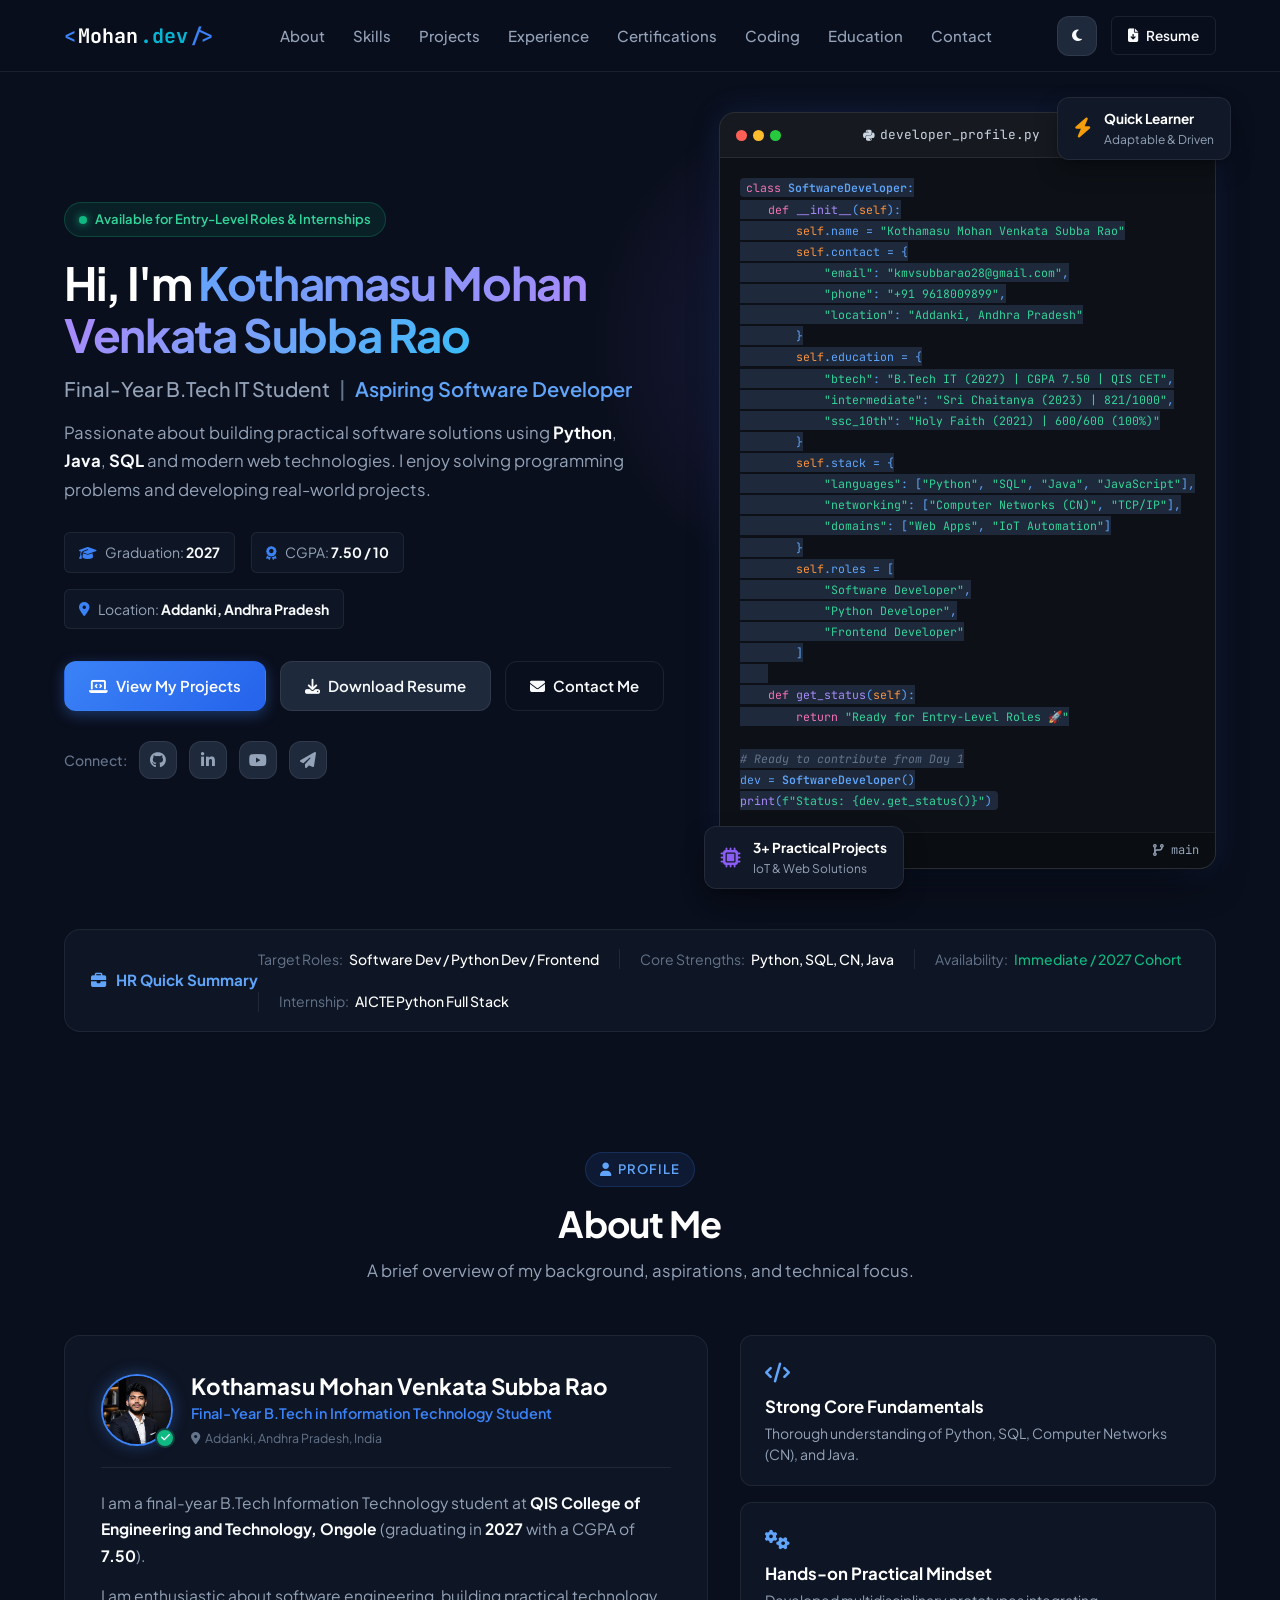
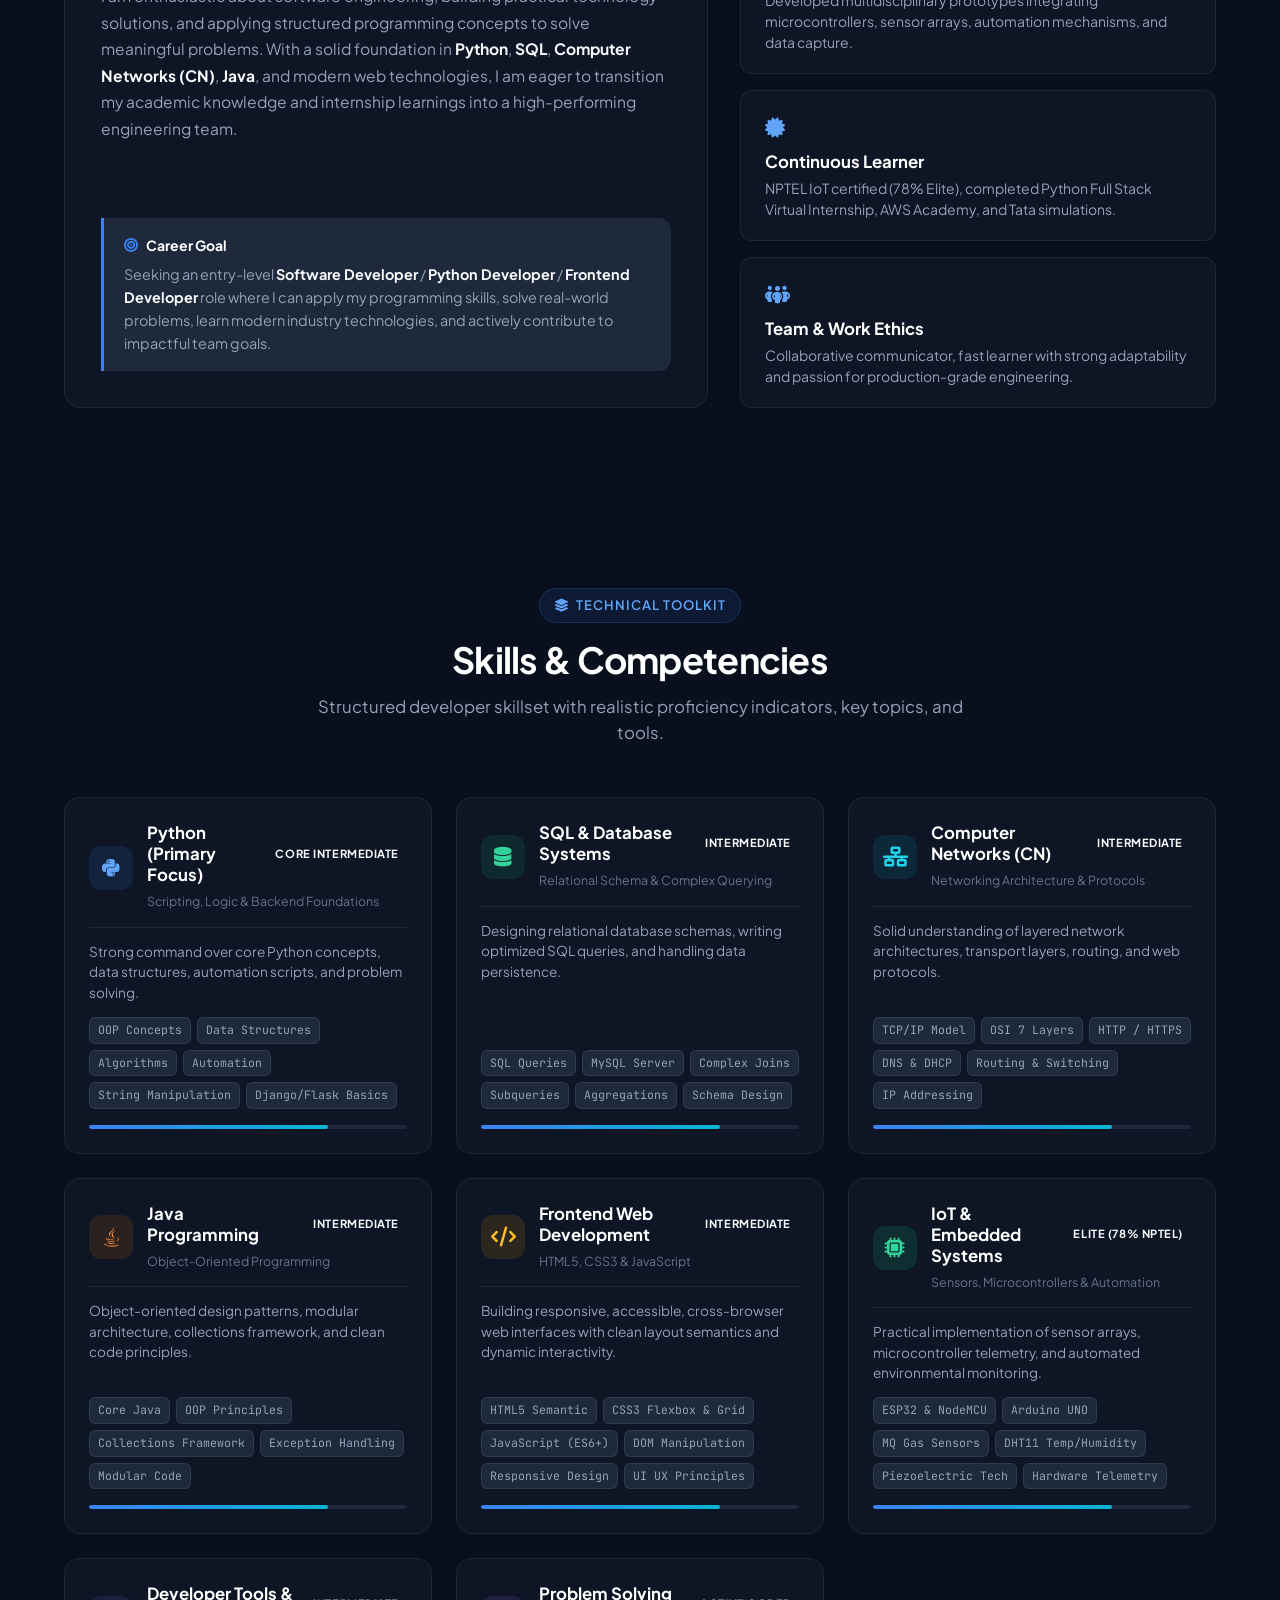
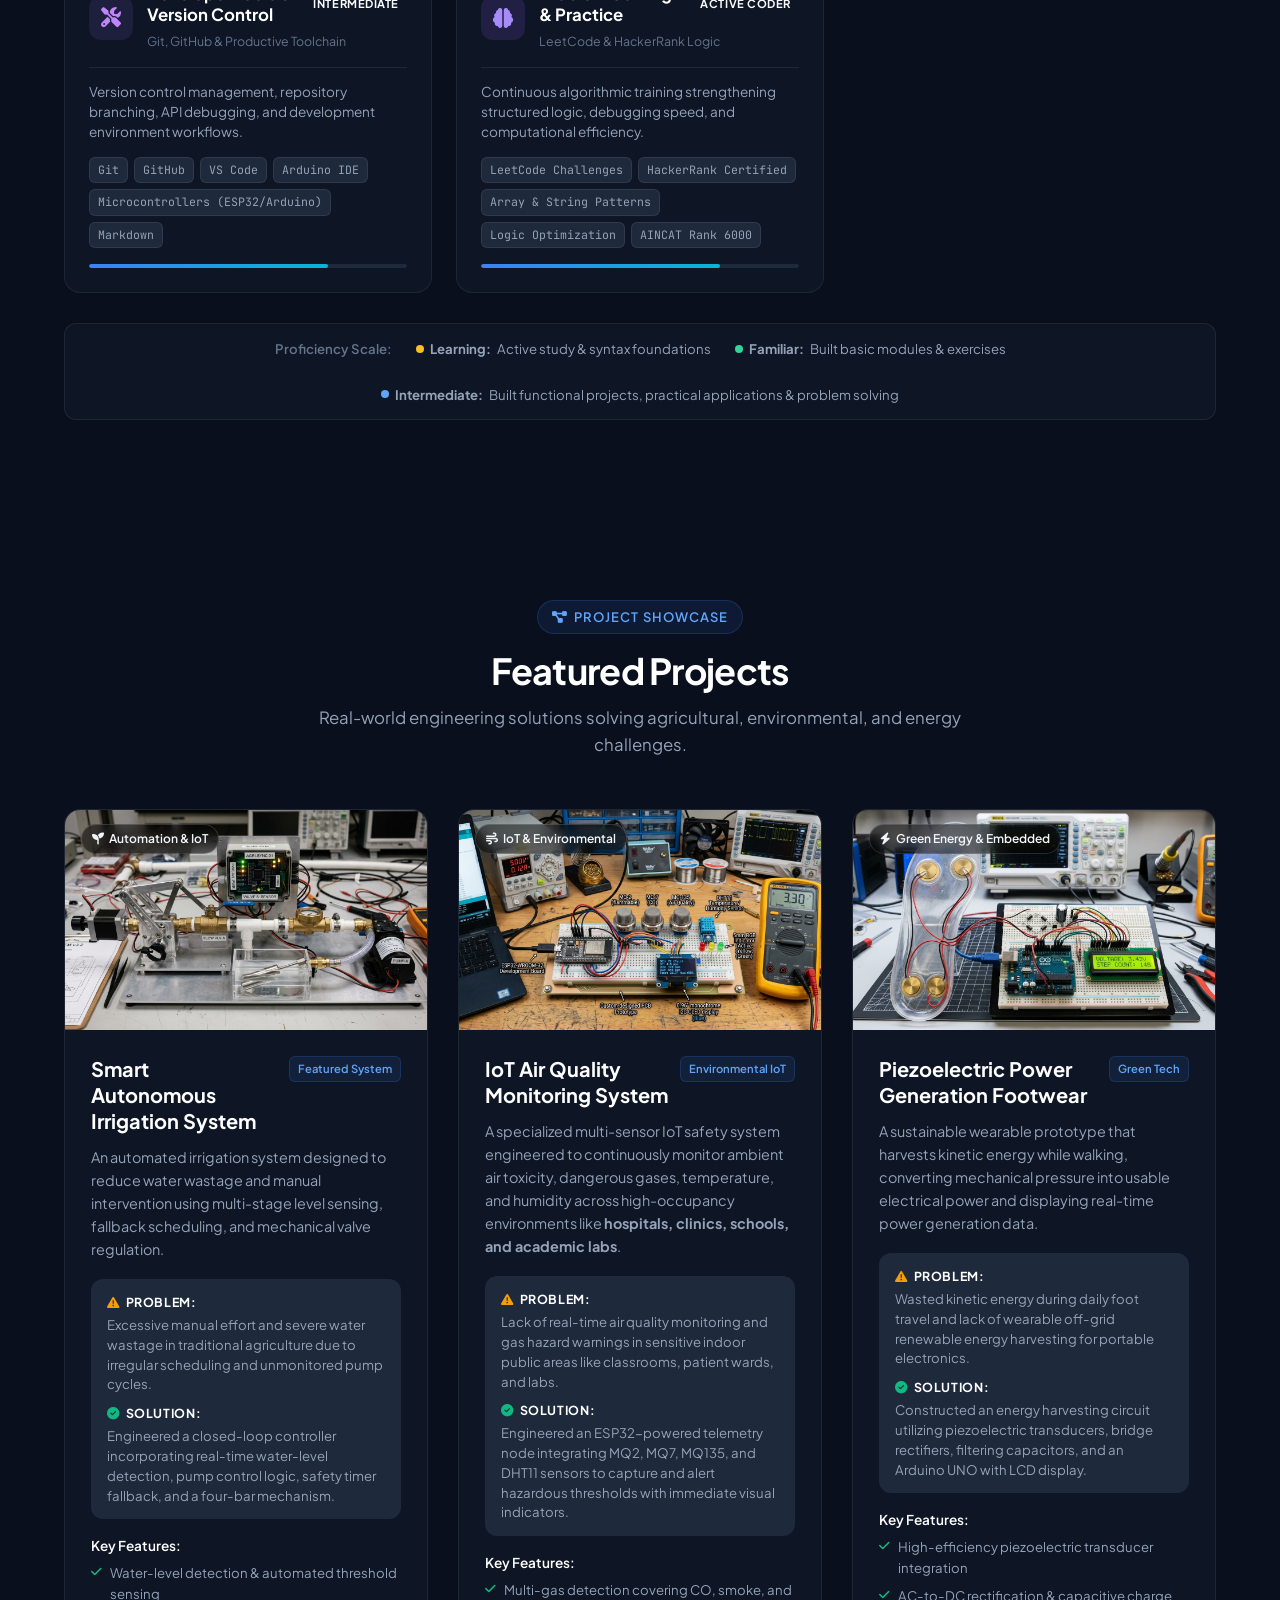
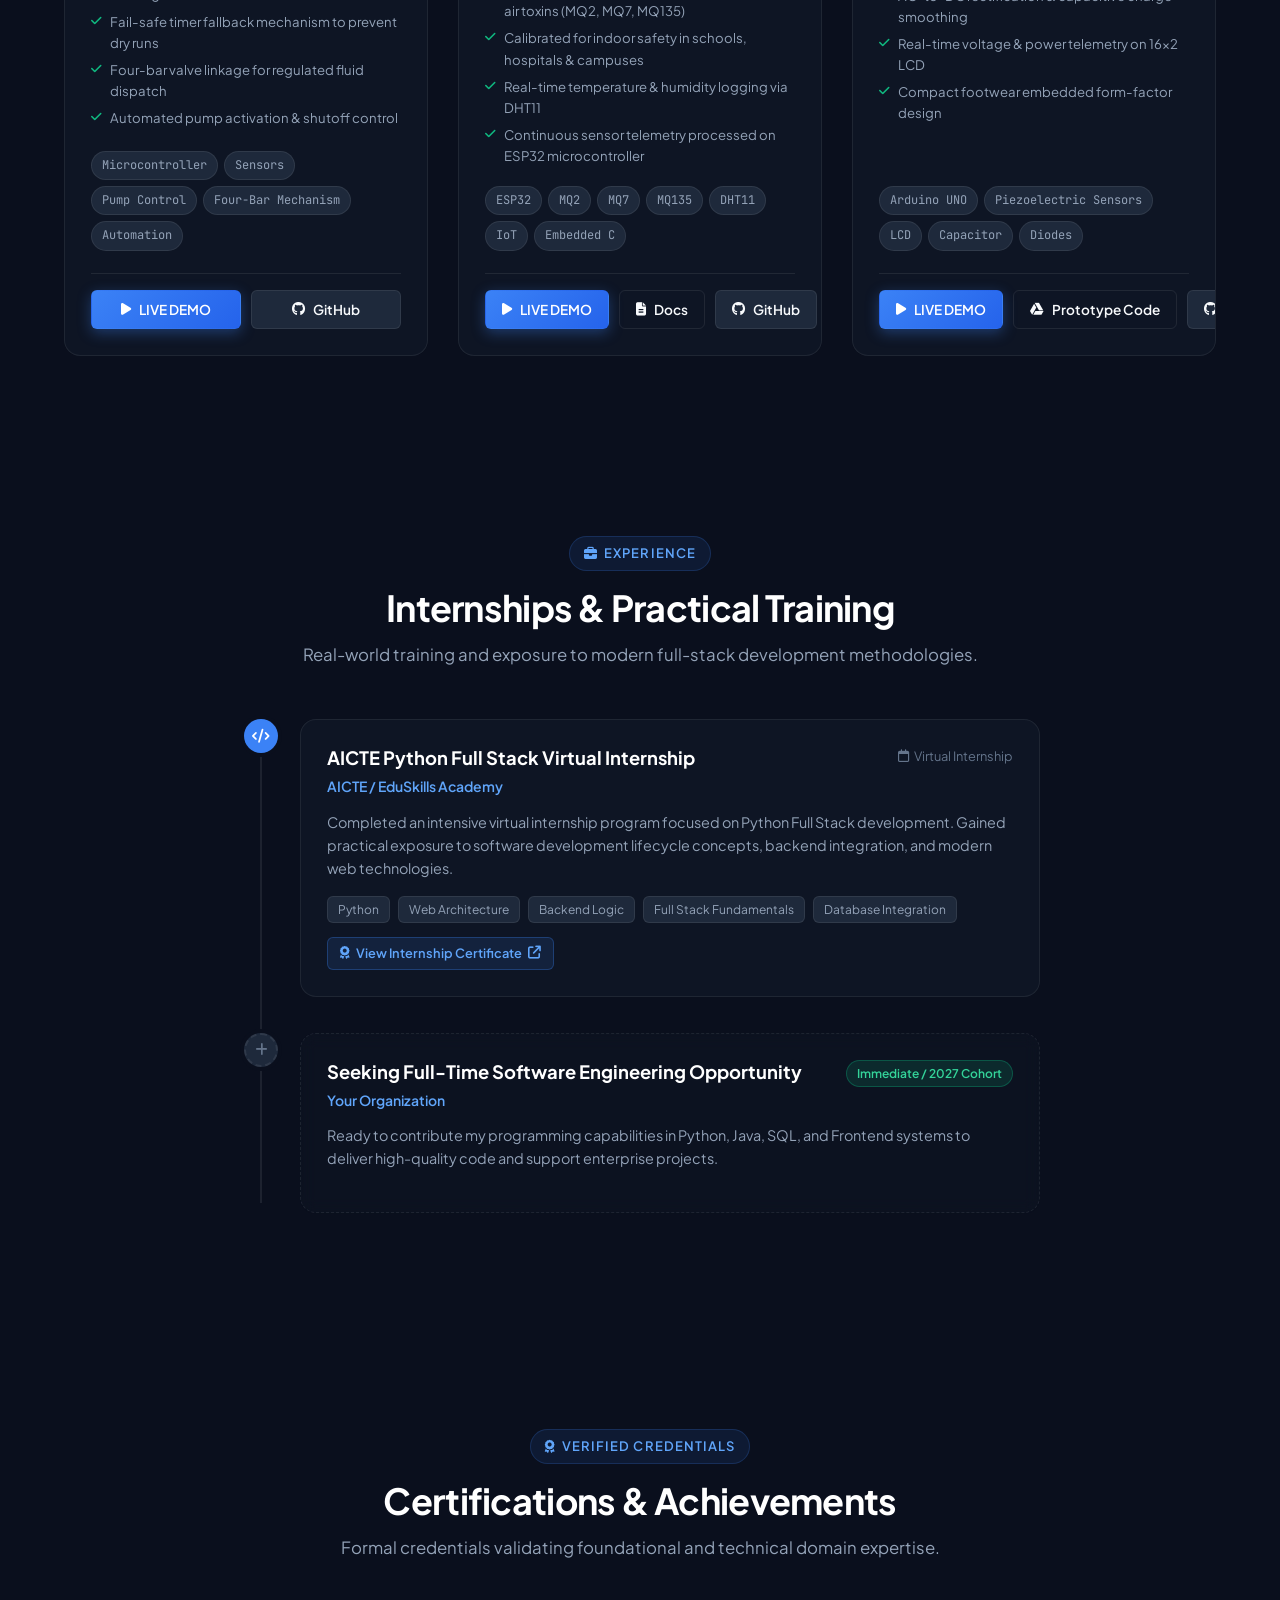
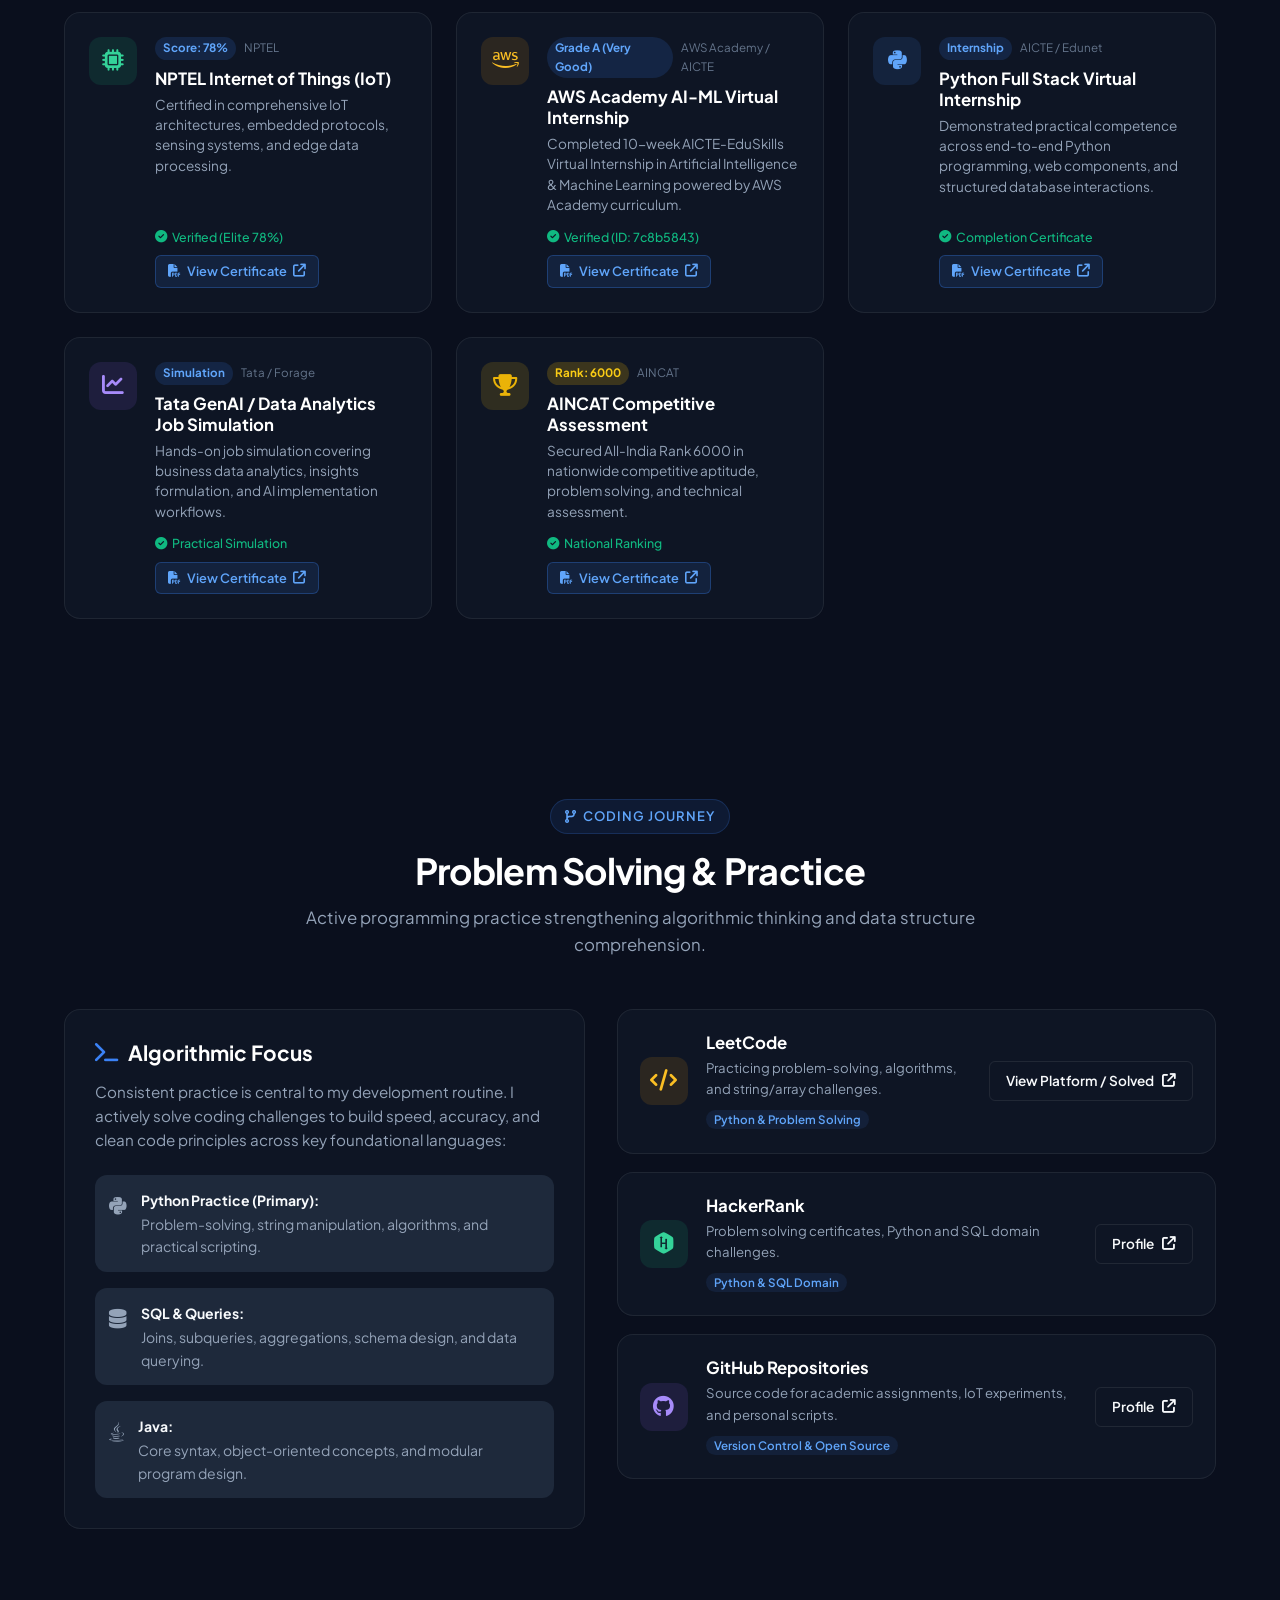
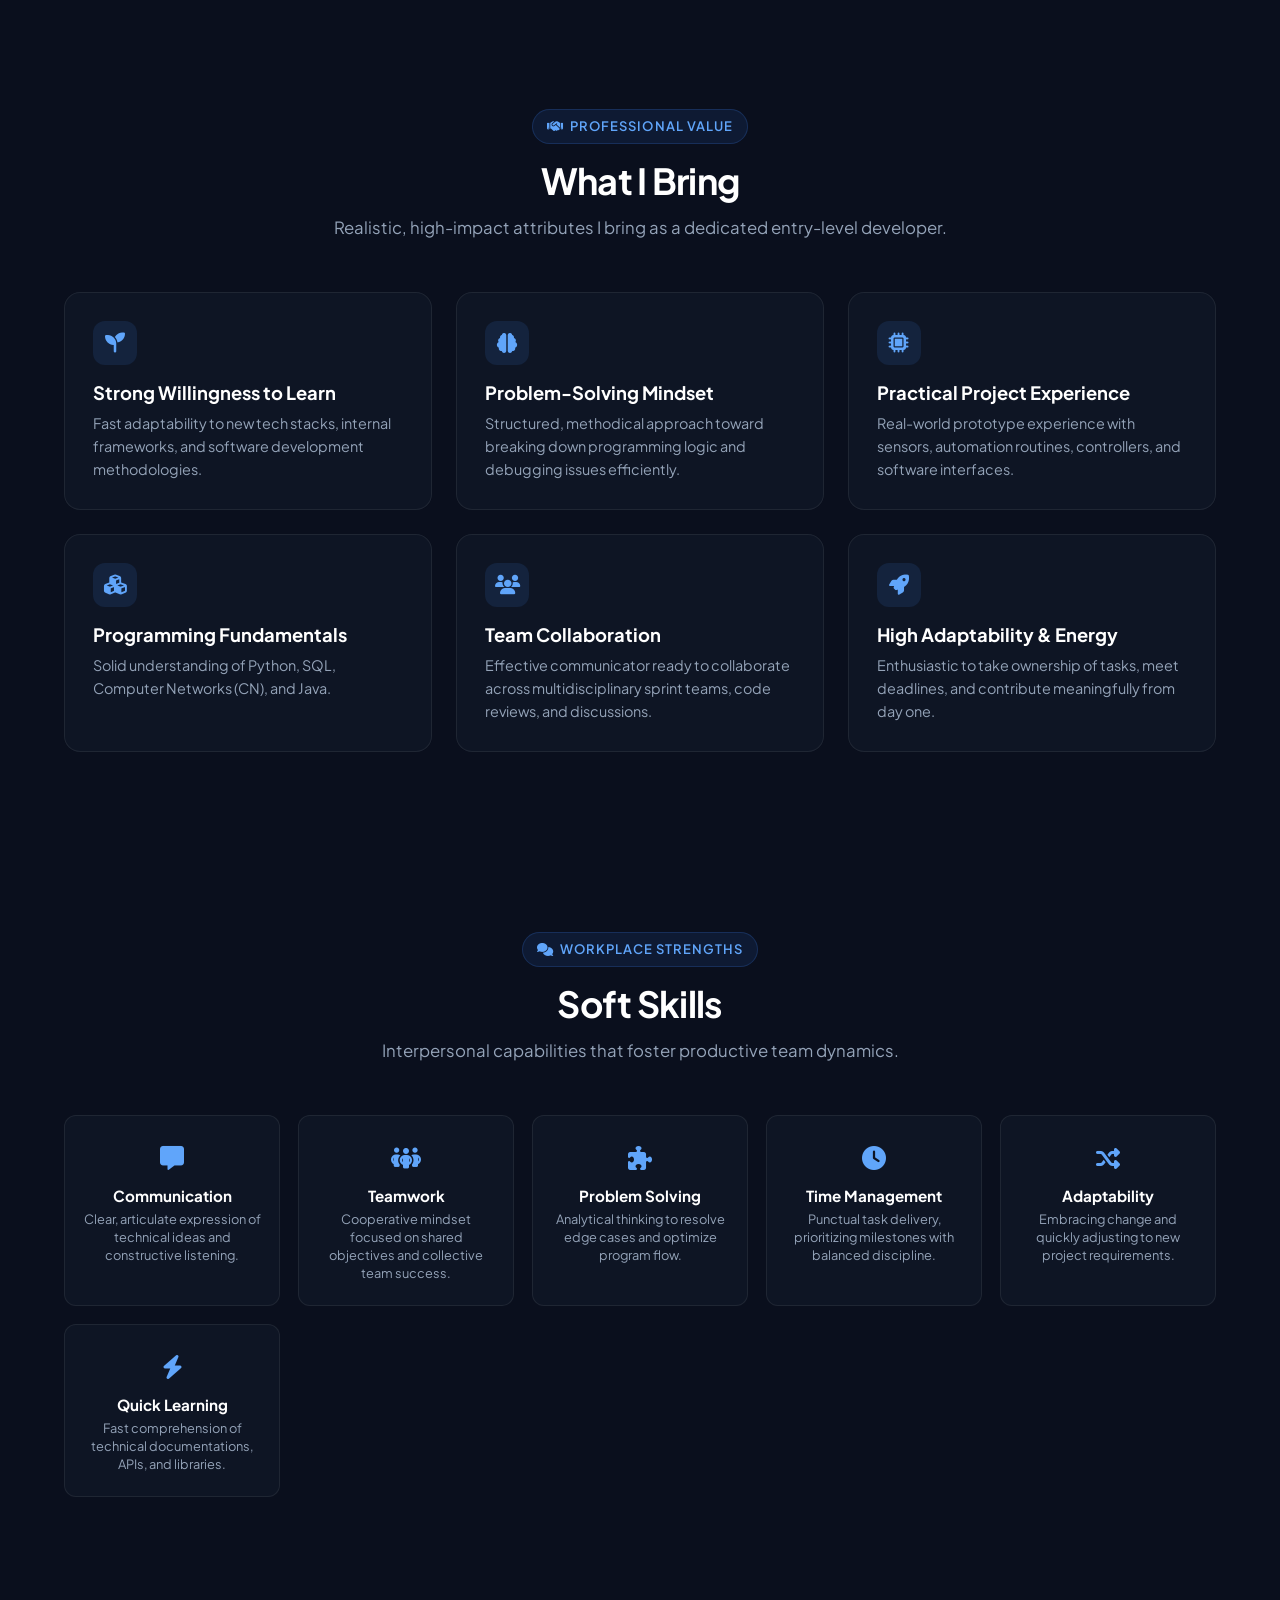
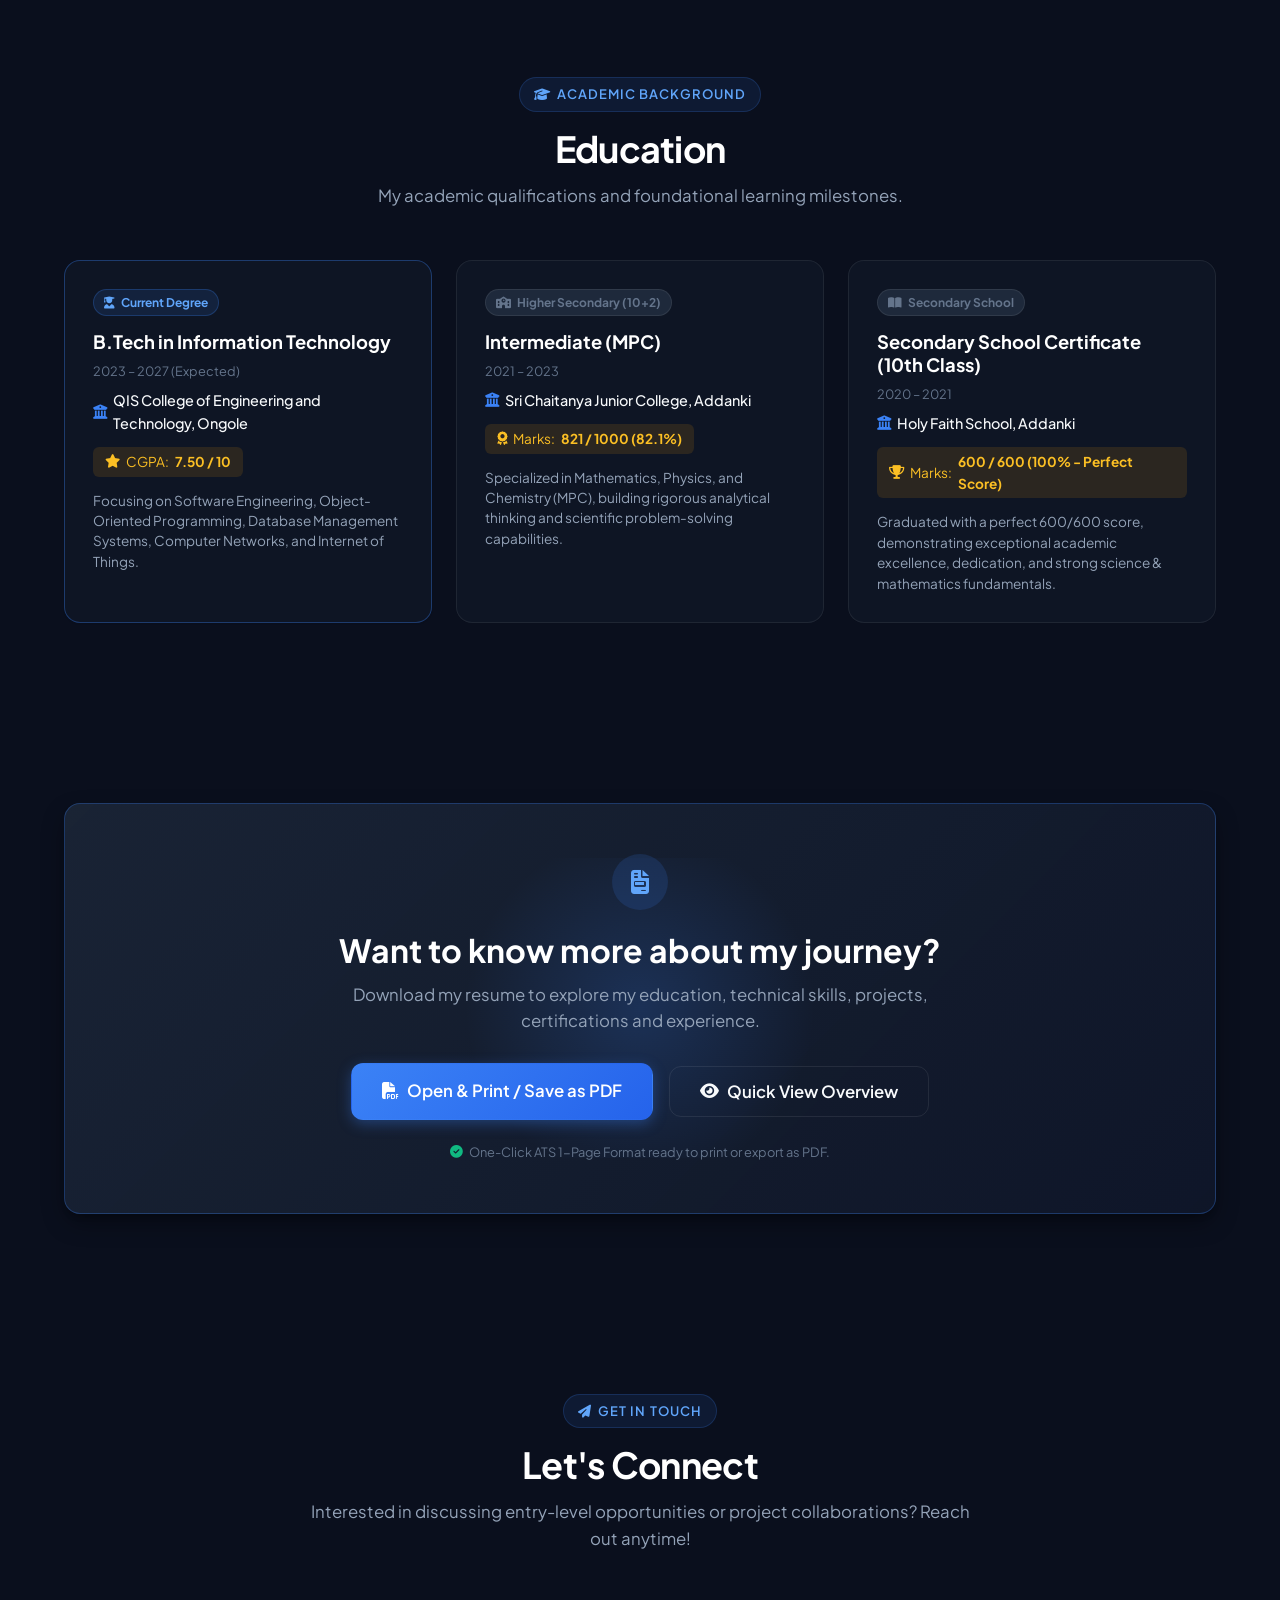
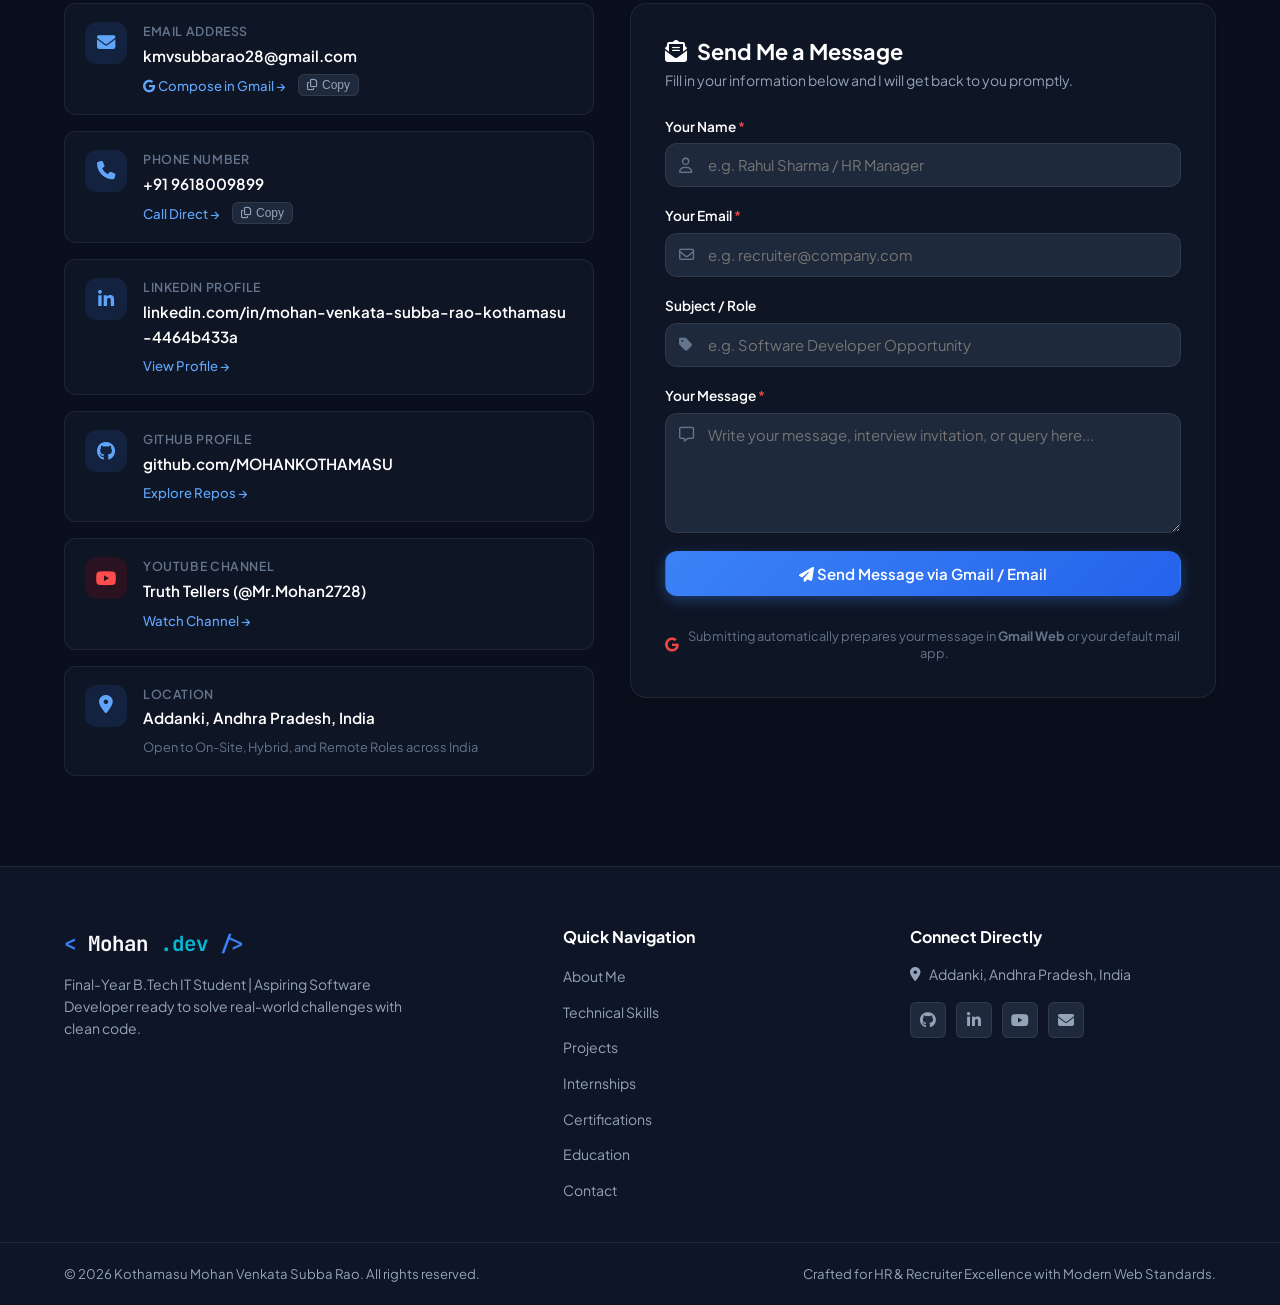
==== index.html @ c327e753 "Restore previous About Me section design" ====
<!DOCTYPE html>
<html lang="en" data-theme="dark">
<head>
  <meta charset="UTF-8">
  <meta name="viewport" content="width=device-width, initial-scale=1.0">
  <meta http-equiv="X-UA-Compatible" content="IE=edge">
  
  <!-- Primary Meta Tags -->
  <title>Mohan Venkata Subba Rao | B.Tech IT | Software Developer</title>
  <meta name="title" content="Mohan Venkata Subba Rao | B.Tech IT | Software Developer">
  <meta name="description" content="B.Tech Information Technology student graduating in 2027 with skills in Python, SQL, web technologies, and practical project and internship experience.">
  <meta name="keywords" content="Mohan Venkata Subba Rao, Kothamasu Mohan Venkata Subba Rao, Software Developer, Python Developer, Frontend Developer, B.Tech IT, Portfolio, Addanki, Andhra Pradesh, India">
  <meta name="author" content="Kothamasu Mohan Venkata Subba Rao">
  <meta name="theme-color" content="#0a0f1d">

  <!-- Open Graph / Facebook -->
  <meta property="og:type" content="website">
  <meta property="og:url" content="https://mohankothamasu.github.io/portfolio/">
  <meta property="og:title" content="Mohan Venkata Subba Rao | B.Tech IT | Software Developer">
  <meta property="og:description" content="B.Tech Information Technology student graduating in 2027 with skills in Python, SQL, web technologies, and practical project and internship experience.">

  <!-- Google Fonts -->
  <link rel="preconnect" href="https://fonts.googleapis.com">
  <link rel="preconnect" href="https://fonts.gstatic.com" crossorigin>
  <link href="https://fonts.googleapis.com/css2?family=Plus+Jakarta+Sans:wght@300;400;500;600;700;800&family=JetBrains+Mono:wght@400;500;600&display=swap" rel="stylesheet">

  <!-- Font Awesome / Boxicons for standard crisp icons -->
  <link rel="stylesheet" href="https://cdnjs.cloudflare.com/ajax/libs/font-awesome/6.5.1/css/all.min.css" integrity="sha512-DTOQO9RWCH3ppGqcWaEA1BIZOC6xxalwEsw9c2QQeAIftl+Vegovlnee1c9QX4TctnWMn13TZye+giMm8e2LwA==" crossorigin="anonymous" referrerpolicy="no-referrer" />

  <!-- Stylesheet -->
  <link rel="stylesheet" href="css/style.css">
</head>
<body>
  <!-- Header / Navigation Bar -->
  <header class="navbar" id="navbar">
    <div class="nav-container">
      <a href="#hero" class="nav-brand" aria-label="Mohan Venkata Subba Rao Homepage">
        <span class="brand-bracket">&lt;</span>
        <span class="brand-name">Mohan</span>
        <span class="brand-dot">.dev</span>
        <span class="brand-bracket">/&gt;</span>
      </a>

      <!-- Desktop Navigation Links -->
      <nav class="nav-menu" id="nav-menu" aria-label="Main Navigation">
        <ul class="nav-list">
          <li class="nav-item"><a href="#about" class="nav-link">About</a></li>
          <li class="nav-item"><a href="#skills" class="nav-link">Skills</a></li>
          <li class="nav-item"><a href="#projects" class="nav-link">Projects</a></li>
          <li class="nav-item"><a href="#experience" class="nav-link">Experience</a></li>
          <li class="nav-item"><a href="#certifications" class="nav-link">Certifications</a></li>
          <li class="nav-item"><a href="#problem-solving" class="nav-link">Coding</a></li>
          <li class="nav-item"><a href="#education" class="nav-link">Education</a></li>
          <li class="nav-item"><a href="#contact" class="nav-link">Contact</a></li>
        </ul>
      </nav>

      <!-- Right Action Controls -->
      <div class="nav-actions">
        <!-- Theme Switcher -->
        <button id="theme-toggle" class="theme-btn" aria-label="Toggle dark and light theme" title="Toggle Theme">
          <i class="fa-solid fa-moon dark-icon"></i>
          <i class="fa-solid fa-sun light-icon"></i>
        </button>

        <!-- Quick Resume CTA -->
        <a href="#resume" class="btn btn-outline btn-sm nav-resume-btn">
          <i class="fa-solid fa-file-arrow-down"></i> Resume
        </a>

        <!-- Mobile Menu Toggle Button -->
        <button id="mobile-toggle" class="mobile-toggle" aria-label="Toggle navigation menu" aria-expanded="false">
          <span class="bar"></span>
          <span class="bar"></span>
          <span class="bar"></span>
        </button>
      </div>
    </div>
  </header>

  <main id="main-content">
    <!-- Hero Section -->
    <section class="hero-section" id="hero">
      <div class="hero-bg-glow"></div>
      <div class="container hero-grid">
        <div class="hero-content">
          <!-- Quick Status Pill -->
          <div class="status-pill">
            <span class="status-dot"></span>
            <span class="status-text">Available for Entry-Level Roles & Internships</span>
          </div>

          <h1 class="hero-title">
            Hi, I'm <span class="gradient-text">Kothamasu Mohan Venkata Subba Rao</span>
          </h1>
          
          <h2 class="hero-subtitle">
            Final-Year B.Tech IT Student <span class="divider-slash">|</span> <span class="highlight-role">Aspiring Software Developer</span>
          </h2>

          <p class="hero-description">
            Passionate about building practical software solutions using <strong>Python</strong>, <strong>Java</strong>, <strong>SQL</strong> and modern web technologies. I enjoy solving programming problems and developing real-world projects.
          </p>

          <!-- Quick HR Highlights -->
          <div class="hero-highlights">
            <div class="highlight-item">
              <i class="fa-solid fa-graduation-cap"></i>
              <span>Graduation: <strong>2027</strong></span>
            </div>
            <div class="highlight-item">
              <i class="fa-solid fa-award"></i>
              <span>CGPA: <strong>7.50 / 10</strong></span>
            </div>
            <div class="highlight-item">
              <i class="fa-solid fa-location-dot"></i>
              <span>Location: <strong>Addanki, Andhra Pradesh</strong></span>
            </div>
          </div>

          <!-- Hero Action Buttons -->
          <div class="hero-actions">
            <a href="#projects" class="btn btn-primary">
              <i class="fa-solid fa-laptop-code"></i> View My Projects
            </a>
            <a href="#resume" class="btn btn-secondary">
              <i class="fa-solid fa-download"></i> Download Resume
            </a>
            <a href="#contact" class="btn btn-outline">
              <i class="fa-solid fa-envelope"></i> Contact Me
            </a>
          </div>

          <!-- Social Links -->
          <div class="hero-socials">
            <span class="socials-label">Connect:</span>
            <a href="https://github.com/MOHANKOTHAMASU" target="_blank" rel="noopener noreferrer" class="social-icon" aria-label="GitHub Profile" title="GitHub">
              <i class="fa-brands fa-github"></i>
            </a>
            <a href="https://www.linkedin.com/in/mohan-venkata-subba-rao-kothamasu-4464b433a" target="_blank" rel="noopener noreferrer" class="social-icon" aria-label="LinkedIn Profile" title="LinkedIn">
              <i class="fa-brands fa-linkedin-in"></i>
            </a>
            <a href="https://www.youtube.com/@Mr.Mohan2728" target="_blank" rel="noopener noreferrer" class="social-icon youtube-social" aria-label="YouTube Channel - Truth Tellers" title="YouTube Channel (Truth Tellers)">
              <i class="fa-brands fa-youtube"></i>
            </a>
            <a href="#contact" class="social-icon" aria-label="Email Me" title="Email">
              <i class="fa-solid fa-paper-plane"></i>
            </a>
          </div>
        </div>

        <!-- Hero Right Side: Interactive Developer Terminal Showcase -->
        <div class="hero-visual">
          <!-- Code Terminal Window -->
          <div class="code-window">
            <div class="code-header">
              <div class="window-controls">
                <span class="control close"></span>
                <span class="control minimize"></span>
                <span class="control maximize"></span>
              </div>
              <div class="window-title">
                <i class="fa-brands fa-python"></i> developer_profile.py
              </div>
              <div class="window-lang">Python 3.11</div>
            </div>
            <div class="code-body">
              <pre><code><span class="code-keyword">class</span> <span class="code-class">SoftwareDeveloper</span>:
    <span class="code-keyword">def</span> <span class="code-func">__init__</span>(<span class="code-param">self</span>):
        <span class="code-param">self</span>.name = <span class="code-string">"Kothamasu Mohan Venkata Subba Rao"</span>
        <span class="code-param">self</span>.contact = {
            <span class="code-string">"email"</span>: <span class="code-string">"kmvsubbarao28@gmail.com"</span>,
            <span class="code-string">"phone"</span>: <span class="code-string">"+91 9618009899"</span>,
            <span class="code-string">"location"</span>: <span class="code-string">"Addanki, Andhra Pradesh"</span>
        }
        <span class="code-param">self</span>.education = {
            <span class="code-string">"btech"</span>: <span class="code-string">"B.Tech IT (2027) | CGPA 7.50 | QIS CET"</span>,
            <span class="code-string">"intermediate"</span>: <span class="code-string">"Sri Chaitanya (2023) | 821/1000"</span>,
            <span class="code-string">"ssc_10th"</span>: <span class="code-string">"Holy Faith (2021) | 600/600 (100%)"</span>
        }
        <span class="code-param">self</span>.stack = {
            <span class="code-string">"languages"</span>: [<span class="code-string">"Python"</span>, <span class="code-string">"SQL"</span>, <span class="code-string">"Java"</span>, <span class="code-string">"JavaScript"</span>],
            <span class="code-string">"networking"</span>: [<span class="code-string">"Computer Networks (CN)"</span>, <span class="code-string">"TCP/IP"</span>],
            <span class="code-string">"domains"</span>: [<span class="code-string">"Web Apps"</span>, <span class="code-string">"IoT Automation"</span>]
        }
        <span class="code-param">self</span>.roles = [
            <span class="code-string">"Software Developer"</span>,
            <span class="code-string">"Python Developer"</span>,
            <span class="code-string">"Frontend Developer"</span>
        ]
    
    <span class="code-keyword">def</span> <span class="code-func">get_status</span>(<span class="code-param">self</span>):
        <span class="code-keyword">return</span> <span class="code-string">"Ready for Entry-Level Roles 🚀"</span>

<span class="code-comment"># Ready to contribute from Day 1</span>
dev = <span class="code-class">SoftwareDeveloper</span>()
<span class="code-func">print</span>(<span class="code-string">f"Status: {dev.get_status()}"</span>)</code></pre>
            </div>
            <div class="code-footer">
              <span class="terminal-status"><i class="fa-solid fa-check-circle"></i> Compiled Successfully</span>
              <span class="terminal-branch"><i class="fa-solid fa-code-branch"></i> main</span>
            </div>
          </div>

          <!-- Floating Stat Badges -->
          <div class="floating-badge badge-top-right">
            <i class="fa-solid fa-bolt text-warning"></i>
            <div>
              <div class="badge-title">Quick Learner</div>
              <div class="badge-sub">Adaptable & Driven</div>
            </div>
          </div>
          <div class="floating-badge badge-bottom-left">
            <i class="fa-solid fa-microchip text-accent"></i>
            <div>
              <div class="badge-title">3+ Practical Projects</div>
              <div class="badge-sub">IoT & Web Solutions</div>
            </div>
          </div>
        </div>
      </div>
    </section>

    <!-- Quick Recruiters / HR Glance Bar -->
    <section class="glance-section">
      <div class="container">
        <div class="glance-card">
          <div class="glance-heading">
            <i class="fa-solid fa-briefcase"></i>
            <span>HR Quick Summary</span>
          </div>
          <div class="glance-items">
            <div class="glance-item">
              <span class="glance-label">Target Roles:</span>
              <span class="glance-value">Software Dev / Python Dev / Frontend</span>
            </div>
            <div class="glance-divider"></div>
            <div class="glance-item">
              <span class="glance-label">Core Strengths:</span>
              <span class="glance-value">Python, SQL, CN, Java</span>
            </div>
            <div class="glance-divider"></div>
            <div class="glance-item">
              <span class="glance-label">Availability:</span>
              <span class="glance-value text-success font-semibold">Immediate / 2027 Cohort</span>
            </div>
            <div class="glance-divider"></div>
            <div class="glance-item">
              <span class="glance-label">Internship:</span>
              <span class="glance-value">AICTE Python Full Stack</span>
            </div>
          </div>
        </div>
      </div>
    </section>

    <!-- About Me Section -->
    <section class="section about-section" id="about">
      <div class="container">
        <div class="section-header">
          <div class="section-tag"><i class="fa-solid fa-user"></i> Profile</div>
          <h2 class="section-title">About Me</h2>
          <p class="section-subtitle">A brief overview of my background, aspirations, and technical focus.</p>
        </div>

        <div class="about-grid">
          <!-- Left Column: Executive Bio & Portrait Card -->
          <div class="about-card main-bio-card">
            <div class="about-portrait-header">
              <div class="about-avatar-wrap">
                <img src="assets/profile.jpg" alt="Mohan Venkata Subba Rao" class="about-avatar-img">
                <span class="avatar-badge"><i class="fa-solid fa-check"></i></span>
              </div>
              <div>
                <h3 class="about-name">Kothamasu Mohan Venkata Subba Rao</h3>
                <p class="about-role">Final-Year B.Tech in Information Technology Student</p>
                <div class="about-location-tag"><i class="fa-solid fa-location-dot"></i> Addanki, Andhra Pradesh, India</div>
              </div>
            </div>

            <p class="about-text">
              I am a final-year B.Tech Information Technology student at <strong>QIS College of Engineering and Technology, Ongole</strong> (graduating in <strong>2027</strong> with a CGPA of <strong>7.50</strong>).
            </p>
            <p class="about-text">
              I am enthusiastic about software engineering, building practical technology solutions, and applying structured programming concepts to solve meaningful problems. With a solid foundation in <strong>Python</strong>, <strong>SQL</strong>, <strong>Computer Networks (CN)</strong>, <strong>Java</strong>, and modern web technologies, I am eager to transition my academic knowledge and internship learnings into a high-performing engineering team.
            </p>

            <div class="career-goal-box">
              <div class="career-goal-title">
                <i class="fa-solid fa-bullseye"></i> Career Goal
              </div>
              <p class="career-goal-text">
                Seeking an entry-level <strong>Software Developer</strong> / <strong>Python Developer</strong> / <strong>Frontend Developer</strong> role where I can apply my programming skills, solve real-world problems, learn modern industry technologies, and actively contribute to impactful team goals.
              </p>
            </div>
          </div>

          <div class="about-highlights-grid">
            <div class="highlight-card">
              <div class="card-icon"><i class="fa-solid fa-code"></i></div>
              <h4>Strong Core Fundamentals</h4>
              <p>Thorough understanding of Python, SQL, Computer Networks (CN), and Java.</p>
            </div>

            <div class="highlight-card">
              <div class="card-icon"><i class="fa-solid fa-gears"></i></div>
              <h4>Hands-on Practical Mindset</h4>
              <p>Developed multidisciplinary prototypes integrating microcontrollers, sensor arrays, automation mechanisms, and data capture.</p>
            </div>

            <div class="highlight-card">
              <div class="card-icon"><i class="fa-solid fa-certificate"></i></div>
              <h4>Continuous Learner</h4>
              <p>NPTEL IoT certified (78% Elite), completed Python Full Stack Virtual Internship, AWS Academy, and Tata simulations.</p>
            </div>

            <div class="highlight-card">
              <div class="card-icon"><i class="fa-solid fa-people-group"></i></div>
              <h4>Team & Work Ethics</h4>
              <p>Collaborative communicator, fast learner with strong adaptability and passion for production-grade engineering.</p>
            </div>
          </div>
        </div>
      </div>
    </section>

    <!-- Technical Skills Section -->
    <section class="section skills-section" id="skills">
      <div class="container">
        <div class="section-header">
          <div class="section-tag"><i class="fa-solid fa-layer-group"></i> Technical Toolkit</div>
          <h2 class="section-title">Skills & Competencies</h2>
          <p class="section-subtitle">Structured developer skillset with realistic proficiency indicators, key topics, and tools.</p>
        </div>

        <!-- Skills Grid -->
        <div class="skills-grid" id="skills-container">
          <!-- Skill 1: Python (Primary) -->
          <div class="skill-category-card" data-category="programming">
            <div class="category-header">
              <div class="category-icon programming"><i class="fa-brands fa-python"></i></div>
              <div>
                <div class="skill-header-meta">
                  <h3 class="category-title">Python (Primary Focus)</h3>
                  <span class="proficiency-badge intermediate">Core Intermediate</span>
                </div>
                <span class="category-sub">Scripting, Logic & Backend Foundations</span>
              </div>
            </div>
            <p class="skill-card-desc">
              Strong command over core Python concepts, data structures, automation scripts, and problem solving.
            </p>
            <div class="skill-tags-cloud">
              <span class="skill-tag-pill">OOP Concepts</span>
              <span class="skill-tag-pill">Data Structures</span>
              <span class="skill-tag-pill">Algorithms</span>
              <span class="skill-tag-pill">Automation</span>
              <span class="skill-tag-pill">String Manipulation</span>
              <span class="skill-tag-pill">Django/Flask Basics</span>
            </div>
            <div class="skill-bar-track"><div class="skill-bar-fill intermediate-fill"></div></div>
          </div>

          <!-- Skill 2: SQL & MySQL -->
          <div class="skill-category-card" data-category="database">
            <div class="category-header">
              <div class="category-icon database"><i class="fa-solid fa-database"></i></div>
              <div>
                <div class="skill-header-meta">
                  <h3 class="category-title">SQL & Database Systems</h3>
                  <span class="proficiency-badge intermediate">Intermediate</span>
                </div>
                <span class="category-sub">Relational Schema & Complex Querying</span>
              </div>
            </div>
            <p class="skill-card-desc">
              Designing relational database schemas, writing optimized SQL queries, and handling data persistence.
            </p>
            <div class="skill-tags-cloud">
              <span class="skill-tag-pill">SQL Queries</span>
              <span class="skill-tag-pill">MySQL Server</span>
              <span class="skill-tag-pill">Complex Joins</span>
              <span class="skill-tag-pill">Subqueries</span>
              <span class="skill-tag-pill">Aggregations</span>
              <span class="skill-tag-pill">Schema Design</span>
            </div>
            <div class="skill-bar-track"><div class="skill-bar-fill intermediate-fill"></div></div>
          </div>

          <!-- Skill 3: Computer Networks (CN) -->
          <div class="skill-category-card" data-category="networking">
            <div class="category-header">
              <div class="category-icon network"><i class="fa-solid fa-network-wired"></i></div>
              <div>
                <div class="skill-header-meta">
                  <h3 class="category-title">Computer Networks (CN)</h3>
                  <span class="proficiency-badge intermediate">Intermediate</span>
                </div>
                <span class="category-sub">Networking Architecture & Protocols</span>
              </div>
            </div>
            <p class="skill-card-desc">
              Solid understanding of layered network architectures, transport layers, routing, and web protocols.
            </p>
            <div class="skill-tags-cloud">
              <span class="skill-tag-pill">TCP/IP Model</span>
              <span class="skill-tag-pill">OSI 7 Layers</span>
              <span class="skill-tag-pill">HTTP / HTTPS</span>
              <span class="skill-tag-pill">DNS & DHCP</span>
              <span class="skill-tag-pill">Routing & Switching</span>
              <span class="skill-tag-pill">IP Addressing</span>
            </div>
            <div class="skill-bar-track"><div class="skill-bar-fill intermediate-fill"></div></div>
          </div>

          <!-- Skill 4: Java Programming -->
          <div class="skill-category-card" data-category="programming">
            <div class="category-header">
              <div class="category-icon java-icon"><i class="fa-brands fa-java"></i></div>
              <div>
                <div class="skill-header-meta">
                  <h3 class="category-title">Java Programming</h3>
                  <span class="proficiency-badge intermediate">Intermediate</span>
                </div>
                <span class="category-sub">Object-Oriented Programming</span>
              </div>
            </div>
            <p class="skill-card-desc">
              Object-oriented design patterns, modular architecture, collections framework, and clean code principles.
            </p>
            <div class="skill-tags-cloud">
              <span class="skill-tag-pill">Core Java</span>
              <span class="skill-tag-pill">OOP Principles</span>
              <span class="skill-tag-pill">Collections Framework</span>
              <span class="skill-tag-pill">Exception Handling</span>
              <span class="skill-tag-pill">Modular Code</span>
            </div>
            <div class="skill-bar-track"><div class="skill-bar-fill intermediate-fill"></div></div>
          </div>

          <!-- Skill 5: Web Development -->
          <div class="skill-category-card" data-category="web">
            <div class="category-header">
              <div class="category-icon web"><i class="fa-solid fa-code"></i></div>
              <div>
                <div class="skill-header-meta">
                  <h3 class="category-title">Frontend Web Development</h3>
                  <span class="proficiency-badge intermediate">Intermediate</span>
                </div>
                <span class="category-sub">HTML5, CSS3 & JavaScript</span>
              </div>
            </div>
            <p class="skill-card-desc">
              Building responsive, accessible, cross-browser web interfaces with clean layout semantics and dynamic interactivity.
            </p>
            <div class="skill-tags-cloud">
              <span class="skill-tag-pill">HTML5 Semantic</span>
              <span class="skill-tag-pill">CSS3 Flexbox & Grid</span>
              <span class="skill-tag-pill">JavaScript (ES6+)</span>
              <span class="skill-tag-pill">DOM Manipulation</span>
              <span class="skill-tag-pill">Responsive Design</span>
              <span class="skill-tag-pill">UI UX Principles</span>
            </div>
            <div class="skill-bar-track"><div class="skill-bar-fill intermediate-fill"></div></div>
          </div>

          <!-- Skill 6: IoT & Embedded Systems -->
          <div class="skill-category-card" data-category="iot">
            <div class="category-header">
              <div class="category-icon iot-icon"><i class="fa-solid fa-microchip"></i></div>
              <div>
                <div class="skill-header-meta">
                  <h3 class="category-title">IoT & Embedded Systems</h3>
                  <span class="proficiency-badge intermediate">Elite (78% NPTEL)</span>
                </div>
                <span class="category-sub">Sensors, Microcontrollers & Automation</span>
              </div>
            </div>
            <p class="skill-card-desc">
              Practical implementation of sensor arrays, microcontroller telemetry, and automated environmental monitoring.
            </p>
            <div class="skill-tags-cloud">
              <span class="skill-tag-pill">ESP32 & NodeMCU</span>
              <span class="skill-tag-pill">Arduino UNO</span>
              <span class="skill-tag-pill">MQ Gas Sensors</span>
              <span class="skill-tag-pill">DHT11 Temp/Humidity</span>
              <span class="skill-tag-pill">Piezoelectric Tech</span>
              <span class="skill-tag-pill">Hardware Telemetry</span>
            </div>
            <div class="skill-bar-track"><div class="skill-bar-fill intermediate-fill"></div></div>
          </div>

          <!-- Skill 7: Tools & Version Control -->
          <div class="skill-category-card" data-category="iot">
            <div class="category-header">
              <div class="category-icon other"><i class="fa-solid fa-screwdriver-wrench"></i></div>
              <div>
                <div class="skill-header-meta">
                  <h3 class="category-title">Developer Tools & Version Control</h3>
                  <span class="proficiency-badge intermediate">Intermediate</span>
                </div>
                <span class="category-sub">Git, GitHub & Productive Toolchain</span>
              </div>
            </div>
            <p class="skill-card-desc">
              Version control management, repository branching, API debugging, and development environment workflows.
            </p>
            <div class="skill-tags-cloud">
              <span class="skill-tag-pill">Git</span>
              <span class="skill-tag-pill">GitHub</span>
              <span class="skill-tag-pill">VS Code</span>
              <span class="skill-tag-pill">Arduino IDE</span>
              <span class="skill-tag-pill">Microcontrollers (ESP32/Arduino)</span>
              <span class="skill-tag-pill">Markdown</span>
            </div>
            <div class="skill-bar-track"><div class="skill-bar-fill intermediate-fill"></div></div>
          </div>

          <!-- Skill 8: Problem Solving & Algorithms -->
          <div class="skill-category-card" data-category="programming">
            <div class="category-header">
              <div class="category-icon ps-icon"><i class="fa-solid fa-brain"></i></div>
              <div>
                <div class="skill-header-meta">
                  <h3 class="category-title">Problem Solving & Practice</h3>
                  <span class="proficiency-badge intermediate">Active Coder</span>
                </div>
                <span class="category-sub">LeetCode & HackerRank Logic</span>
              </div>
            </div>
            <p class="skill-card-desc">
              Continuous algorithmic training strengthening structured logic, debugging speed, and computational efficiency.
            </p>
            <div class="skill-tags-cloud">
              <span class="skill-tag-pill">LeetCode Challenges</span>
              <span class="skill-tag-pill">HackerRank Certified</span>
              <span class="skill-tag-pill">Array & String Patterns</span>
              <span class="skill-tag-pill">Logic Optimization</span>
              <span class="skill-tag-pill">AINCAT Rank 6000</span>
            </div>
            <div class="skill-bar-track"><div class="skill-bar-fill intermediate-fill"></div></div>
          </div>
        </div>

        <!-- Proficiency Legend -->
        <div class="proficiency-legend">
          <span class="legend-title">Proficiency Scale:</span>
          <div class="legend-item"><span class="legend-dot learning"></span> <strong>Learning:</strong> Active study & syntax foundations</div>
          <div class="legend-item"><span class="legend-dot familiar"></span> <strong>Familiar:</strong> Built basic modules & exercises</div>
          <div class="legend-item"><span class="legend-dot intermediate"></span> <strong>Intermediate:</strong> Built functional projects, practical applications & problem solving</div>
        </div>
      </div>
    </section>

    <!-- Projects Section -->
    <section class="section projects-section" id="projects">
      <div class="container">
        <div class="section-header">
          <div class="section-tag"><i class="fa-solid fa-diagram-project"></i> Project Showcase</div>
          <h2 class="section-title">Featured Projects</h2>
          <p class="section-subtitle">Real-world engineering solutions solving agricultural, environmental, and energy challenges.</p>
        </div>

        <div class="projects-grid">
          <!-- Project 1: Smart Autonomous Irrigation System -->
          <div class="project-card">
            <div class="project-banner project-banner-image">
              <img src="assets/irrigation_prototype.jpg" alt="Smart Autonomous Irrigation System Prototype" class="project-banner-img" loading="lazy">
              <div class="project-overlay">
                <span class="project-category-tag"><i class="fa-solid fa-seedling"></i> Automation & IoT</span>
              </div>
            </div>

            <div class="project-content">
              <div class="project-header-row">
                <h3 class="project-title">Smart Autonomous Irrigation System</h3>
                <span class="project-badge">Featured System</span>
              </div>

              <p class="project-summary">
                An automated irrigation system designed to reduce water wastage and manual intervention using multi-stage level sensing, fallback scheduling, and mechanical valve regulation.
              </p>

              <!-- Problem & Solution Structured Breakdown -->
              <div class="project-details-box">
                <div class="detail-row">
                  <span class="detail-label"><i class="fa-solid fa-triangle-exclamation text-warning"></i> Problem:</span>
                  <span class="detail-text">Excessive manual effort and severe water wastage in traditional agriculture due to irregular scheduling and unmonitored pump cycles.</span>
                </div>
                <div class="detail-row">
                  <span class="detail-label"><i class="fa-solid fa-circle-check text-success"></i> Solution:</span>
                  <span class="detail-text">Engineered a closed-loop controller incorporating real-time water-level detection, pump control logic, safety timer fallback, and a four-bar mechanism.</span>
                </div>
              </div>

              <!-- Key Features -->
              <div class="project-features">
                <h4 class="features-heading">Key Features:</h4>
                <ul class="features-list">
                  <li><i class="fa-solid fa-check"></i> Water-level detection & automated threshold sensing</li>
                  <li><i class="fa-solid fa-check"></i> Fail-safe timer fallback mechanism to prevent dry runs</li>
                  <li><i class="fa-solid fa-check"></i> Four-bar valve linkage for regulated fluid dispatch</li>
                  <li><i class="fa-solid fa-check"></i> Automated pump activation & shutoff control</li>
                </ul>
              </div>

              <!-- Technologies Used -->
              <div class="project-tech-stack">
                <span class="tech-pill">Microcontroller</span>
                <span class="tech-pill">Sensors</span>
                <span class="tech-pill">Pump Control</span>
                <span class="tech-pill">Four-Bar Mechanism</span>
                <span class="tech-pill">Automation</span>
              </div>

              <!-- Project Actions -->
              <div class="project-footer-actions">
                <button type="button" class="btn btn-sm btn-primary open-demo-btn" data-demo="irrigation">
                  <i class="fa-solid fa-play"></i> LIVE DEMO
                </button>
                <a href="https://github.com/MOHANKOTHAMASU" target="_blank" rel="noopener noreferrer" class="btn btn-sm btn-secondary">
                  <i class="fa-brands fa-github"></i> GitHub
                </a>
              </div>
            </div>
          </div>

          <!-- Project 2: IoT Air Quality Monitoring System -->
          <div class="project-card">
            <div class="project-banner project-banner-image">
              <img src="assets/airquality_prototype.jpg" alt="IoT Air Quality Monitoring System Prototype" class="project-banner-img" loading="lazy">
              <div class="project-overlay">
                <span class="project-category-tag"><i class="fa-solid fa-wind"></i> IoT & Environmental</span>
              </div>
            </div>

            <div class="project-content">
              <div class="project-header-row">
                <h3 class="project-title">IoT Air Quality Monitoring System</h3>
                <span class="project-badge">Environmental IoT</span>
              </div>

              <p class="project-summary">
                A specialized multi-sensor IoT safety system engineered to continuously monitor ambient air toxicity, dangerous gases, temperature, and humidity across high-occupancy environments like <strong>hospitals, clinics, schools, and academic labs</strong>.
              </p>

              <!-- Problem & Solution Breakdown -->
              <div class="project-details-box">
                <div class="detail-row">
                  <span class="detail-label"><i class="fa-solid fa-triangle-exclamation text-warning"></i> Problem:</span>
                  <span class="detail-text">Lack of real-time air quality monitoring and gas hazard warnings in sensitive indoor public areas like classrooms, patient wards, and labs.</span>
                </div>
                <div class="detail-row">
                  <span class="detail-label"><i class="fa-solid fa-circle-check text-success"></i> Solution:</span>
                  <span class="detail-text">Engineered an ESP32-powered telemetry node integrating MQ2, MQ7, MQ135, and DHT11 sensors to capture and alert hazardous thresholds with immediate visual indicators.</span>
                </div>
              </div>

              <!-- Key Features -->
              <div class="project-features">
                <h4 class="features-heading">Key Features:</h4>
                <ul class="features-list">
                  <li><i class="fa-solid fa-check"></i> Multi-gas detection covering CO, smoke, and air toxins (MQ2, MQ7, MQ135)</li>
                  <li><i class="fa-solid fa-check"></i> Calibrated for indoor safety in schools, hospitals & campuses</li>
                  <li><i class="fa-solid fa-check"></i> Real-time temperature & humidity logging via DHT11</li>
                  <li><i class="fa-solid fa-check"></i> Continuous sensor telemetry processed on ESP32 microcontroller</li>
                </ul>
              </div>

              <!-- Technologies Used -->
              <div class="project-tech-stack">
                <span class="tech-pill">ESP32</span>
                <span class="tech-pill">MQ2</span>
                <span class="tech-pill">MQ7</span>
                <span class="tech-pill">MQ135</span>
                <span class="tech-pill">DHT11</span>
                <span class="tech-pill">IoT</span>
                <span class="tech-pill">Embedded C</span>
              </div>

              <!-- Project Actions -->
              <div class="project-footer-actions">
                <button type="button" class="btn btn-sm btn-primary open-demo-btn" data-demo="airquality">
                  <i class="fa-solid fa-play"></i> LIVE DEMO
                </button>
                <a href="https://docs.google.com/document/d/1OpKbc8wfb0XTO-6J8Ce04nNsg8mvF8nM/edit?usp=sharing" target="_blank" rel="noopener noreferrer" class="btn btn-sm btn-outline">
                  <i class="fa-solid fa-file-lines"></i> Docs
                </a>
                <a href="https://github.com/MOHANKOTHAMASU" target="_blank" rel="noopener noreferrer" class="btn btn-sm btn-secondary">
                  <i class="fa-brands fa-github"></i> GitHub
                </a>
              </div>
            </div>
          </div>

          <!-- Project 3: Piezoelectric Power Generation Footwear -->
          <div class="project-card">
            <div class="project-banner project-banner-image">
              <img src="assets/piezo_footwear_prototype.jpg" alt="Piezoelectric Footwear Power Generation Prototype" class="project-banner-img" loading="lazy">
              <div class="project-overlay">
                <span class="project-category-tag"><i class="fa-solid fa-bolt"></i> Green Energy & Embedded</span>
              </div>
            </div>

            <div class="project-content">
              <div class="project-header-row">
                <h3 class="project-title">Piezoelectric Power Generation Footwear</h3>
                <span class="project-badge">Green Tech</span>
              </div>

              <p class="project-summary">
                A sustainable wearable prototype that harvests kinetic energy while walking, converting mechanical pressure into usable electrical power and displaying real-time power generation data.
              </p>

              <!-- Problem & Solution Breakdown -->
              <div class="project-details-box">
                <div class="detail-row">
                  <span class="detail-label"><i class="fa-solid fa-triangle-exclamation text-warning"></i> Problem:</span>
                  <span class="detail-text">Wasted kinetic energy during daily foot travel and lack of wearable off-grid renewable energy harvesting for portable electronics.</span>
                </div>
                <div class="detail-row">
                  <span class="detail-label"><i class="fa-solid fa-circle-check text-success"></i> Solution:</span>
                  <span class="detail-text">Constructed an energy harvesting circuit utilizing piezoelectric transducers, bridge rectifiers, filtering capacitors, and an Arduino UNO with LCD display.</span>
                </div>
              </div>

              <!-- Key Features -->
              <div class="project-features">
                <h4 class="features-heading">Key Features:</h4>
                <ul class="features-list">
                  <li><i class="fa-solid fa-check"></i> High-efficiency piezoelectric transducer integration</li>
                  <li><i class="fa-solid fa-check"></i> AC-to-DC rectification & capacitive charge smoothing</li>
                  <li><i class="fa-solid fa-check"></i> Real-time voltage & power telemetry on 16x2 LCD</li>
                  <li><i class="fa-solid fa-check"></i> Compact footwear embedded form-factor design</li>
                </ul>
              </div>

              <!-- Technologies Used -->
              <div class="project-tech-stack">
                <span class="tech-pill">Arduino UNO</span>
                <span class="tech-pill">Piezoelectric Sensors</span>
                <span class="tech-pill">LCD</span>
                <span class="tech-pill">Capacitor</span>
                <span class="tech-pill">Diodes</span>
              </div>

              <!-- Project Actions -->
              <div class="project-footer-actions">
                <button type="button" class="btn btn-sm btn-primary open-demo-btn" data-demo="piezo">
                  <i class="fa-solid fa-play"></i> LIVE DEMO
                </button>
                <a href="https://drive.google.com/file/d/1gj5Or6B_ZwfwhvWYcpUyDivzJQTXv3Mi/view?usp=sharing" target="_blank" rel="noopener noreferrer" class="btn btn-sm btn-outline">
                  <i class="fa-brands fa-google-drive"></i> Prototype Code
                </a>
                <a href="https://github.com/MOHANKOTHAMASU" target="_blank" rel="noopener noreferrer" class="btn btn-sm btn-secondary">
                  <i class="fa-brands fa-github"></i> GitHub
                </a>
              </div>
            </div>
          </div>
        </div>
      </div>
    </section>

    <!-- Internships / Experience Timeline -->
    <section class="section experience-section" id="experience">
      <div class="container">
        <div class="section-header">
          <div class="section-tag"><i class="fa-solid fa-briefcase"></i> Experience</div>
          <h2 class="section-title">Internships & Practical Training</h2>
          <p class="section-subtitle">Real-world training and exposure to modern full-stack development methodologies.</p>
        </div>

        <div class="timeline">
          <!-- Timeline Item 1: AICTE Internship -->
          <div class="timeline-item">
            <div class="timeline-marker">
              <i class="fa-solid fa-code"></i>
            </div>
            <div class="timeline-content">
              <div class="timeline-header">
                <div>
                  <h3 class="timeline-title">AICTE Python Full Stack Virtual Internship</h3>
                  <span class="timeline-company">AICTE / EduSkills Academy</span>
                </div>
                <span class="timeline-date"><i class="fa-regular fa-calendar"></i> Virtual Internship</span>
              </div>

              <p class="timeline-desc">
                Completed an intensive virtual internship program focused on Python Full Stack development. Gained practical exposure to software development lifecycle concepts, backend integration, and modern web technologies.
              </p>

              <div class="timeline-tags">
                <span class="tag">Python</span>
                <span class="tag">Web Architecture</span>
                <span class="tag">Backend Logic</span>
                <span class="tag">Full Stack Fundamentals</span>
                <span class="tag">Database Integration</span>
              </div>

              <div style="margin-top: 14px;">
                <a href="assets/aicte_python_fullstack_certificate.pdf" target="_blank" rel="noopener noreferrer" class="cert-verify-link">
                  <i class="fa-solid fa-award"></i> View Internship Certificate <i class="fa-solid fa-arrow-up-right-from-square"></i>
                </a>
              </div>
            </div>
          </div>

          <!-- Timeline Item 2: Open for Future Experience Slot -->
          <div class="timeline-item timeline-future">
            <div class="timeline-marker future-marker">
              <i class="fa-solid fa-plus"></i>
            </div>
            <div class="timeline-content future-content">
              <div class="timeline-header">
                <div>
                  <h3 class="timeline-title">Seeking Full-Time Software Engineering Opportunity</h3>
                  <span class="timeline-company">Your Organization</span>
                </div>
                <span class="timeline-badge-open">Immediate / 2027 Cohort</span>
              </div>
              <p class="timeline-desc">
                Ready to contribute my programming capabilities in Python, Java, SQL, and Frontend systems to deliver high-quality code and support enterprise projects.
              </p>
            </div>
          </div>
        </div>
      </div>
    </section>

    <!-- Certifications & Achievements Section -->
    <section class="section cert-section" id="certifications">
      <div class="container">
        <div class="section-header">
          <div class="section-tag"><i class="fa-solid fa-award"></i> Verified Credentials</div>
          <h2 class="section-title">Certifications & Achievements</h2>
          <p class="section-subtitle">Formal credentials validating foundational and technical domain expertise.</p>
        </div>

        <div class="cert-grid">
          <!-- Cert 1: NPTEL IoT -->
          <div class="cert-card">
            <div class="cert-icon-wrap nptel">
              <i class="fa-solid fa-microchip"></i>
            </div>
            <div class="cert-body">
              <div class="cert-badge-row">
                <span class="score-badge">Score: 78%</span>
                <span class="issuer-tag">NPTEL</span>
              </div>
              <h3 class="cert-title">NPTEL Internet of Things (IoT)</h3>
              <p class="cert-info">Certified in comprehensive IoT architectures, embedded protocols, sensing systems, and edge data processing.</p>
              <div class="cert-footer">
                <span class="verified-text"><i class="fa-solid fa-circle-check"></i> Verified (Elite 78%)</span>
                <a href="assets/nptel_iot_certificate.pdf" target="_blank" rel="noopener noreferrer" class="cert-verify-link">
                  <i class="fa-solid fa-file-pdf"></i> View Certificate <i class="fa-solid fa-arrow-up-right-from-square"></i>
                </a>
              </div>
            </div>
          </div>

          <!-- Cert 2: AWS / EduSkills -->
          <div class="cert-card">
            <div class="cert-icon-wrap aws">
              <i class="fa-brands fa-aws"></i>
            </div>
            <div class="cert-body">
              <div class="cert-badge-row">
                <span class="score-badge">Grade A (Very Good)</span>
                <span class="issuer-tag">AWS Academy / AICTE</span>
              </div>
              <h3 class="cert-title">AWS Academy AI-ML Virtual Internship</h3>
              <p class="cert-info">Completed 10-week AICTE-EduSkills Virtual Internship in Artificial Intelligence & Machine Learning powered by AWS Academy curriculum.</p>
              <div class="cert-footer">
                <span class="verified-text"><i class="fa-solid fa-circle-check"></i> Verified (ID: 7c8b5843)</span>
                <a href="assets/aws_eduskills_aiml_certificate.pdf" target="_blank" rel="noopener noreferrer" class="cert-verify-link">
                  <i class="fa-solid fa-file-pdf"></i> View Certificate <i class="fa-solid fa-arrow-up-right-from-square"></i>
                </a>
              </div>
            </div>
          </div>

          <!-- Cert 3: Python Full Stack Internship -->
          <div class="cert-card">
            <div class="cert-icon-wrap python-cert">
              <i class="fa-brands fa-python"></i>
            </div>
            <div class="cert-body">
              <div class="cert-badge-row">
                <span class="score-badge">Internship</span>
                <span class="issuer-tag">AICTE / Edunet</span>
              </div>
              <h3 class="cert-title">Python Full Stack Virtual Internship</h3>
              <p class="cert-info">Demonstrated practical competence across end-to-end Python programming, web components, and structured database interactions.</p>
              <div class="cert-footer">
                <span class="verified-text"><i class="fa-solid fa-circle-check"></i> Completion Certificate</span>
                <a href="assets/aicte_python_fullstack_certificate.pdf" target="_blank" rel="noopener noreferrer" class="cert-verify-link">
                  <i class="fa-solid fa-file-pdf"></i> View Certificate <i class="fa-solid fa-arrow-up-right-from-square"></i>
                </a>
              </div>
            </div>
          </div>

          <!-- Cert 4: Tata GenAI / Data Analytics -->
          <div class="cert-card">
            <div class="cert-icon-wrap tata">
              <i class="fa-solid fa-chart-line"></i>
            </div>
            <div class="cert-body">
              <div class="cert-badge-row">
                <span class="score-badge">Simulation</span>
                <span class="issuer-tag">Tata / Forage</span>
              </div>
              <h3 class="cert-title">Tata GenAI / Data Analytics Job Simulation</h3>
              <p class="cert-info">Hands-on job simulation covering business data analytics, insights formulation, and AI implementation workflows.</p>
              <div class="cert-footer">
                <span class="verified-text"><i class="fa-solid fa-circle-check"></i> Practical Simulation</span>
                <a href="assets/tata_genai_data_analytics_certificate.pdf" target="_blank" rel="noopener noreferrer" class="cert-verify-link">
                  <i class="fa-solid fa-file-pdf"></i> View Certificate <i class="fa-solid fa-arrow-up-right-from-square"></i>
                </a>
              </div>
            </div>
          </div>

          <!-- Cert 5: AINCAT Rank -->
          <div class="cert-card rank-card">
            <div class="cert-icon-wrap rank">
              <i class="fa-solid fa-trophy"></i>
            </div>
            <div class="cert-body">
              <div class="cert-badge-row">
                <span class="score-badge gold">Rank: 6000</span>
                <span class="issuer-tag">AINCAT</span>
              </div>
              <h3 class="cert-title">AINCAT Competitive Assessment</h3>
              <p class="cert-info">Secured All-India Rank 6000 in nationwide competitive aptitude, problem solving, and technical assessment.</p>
              <div class="cert-footer">
                <span class="verified-text"><i class="fa-solid fa-circle-check"></i> National Ranking</span>
                <a href="assets/aincat_rank_scorecard_certificate.pdf" target="_blank" rel="noopener noreferrer" class="cert-verify-link">
                  <i class="fa-solid fa-file-pdf"></i> View Certificate <i class="fa-solid fa-arrow-up-right-from-square"></i>
                </a>
              </div>
            </div>
          </div>
        </div>
      </div>
    </section>

    <!-- Problem Solving & Coding Profiles Section -->
    <section class="section coding-section" id="problem-solving">
      <div class="container">
        <div class="section-header">
          <div class="section-tag"><i class="fa-solid fa-code-branch"></i> Coding Journey</div>
          <h2 class="section-title">Problem Solving & Practice</h2>
          <p class="section-subtitle">Active programming practice strengthening algorithmic thinking and data structure comprehension.</p>
        </div>

        <div class="coding-grid">
          <div class="coding-info-card">
            <h3 class="coding-heading"><i class="fa-solid fa-terminal"></i> Algorithmic Focus</h3>
            <p class="coding-text">
              Consistent practice is central to my development routine. I actively solve coding challenges to build speed, accuracy, and clean code principles across key foundational languages:
            </p>

            <div class="coding-langs-list">
              <div class="coding-lang-item">
                <span class="lang-icon"><i class="fa-brands fa-python"></i></span>
                <div>
                  <strong>Python Practice (Primary):</strong>
                  <span>Problem-solving, string manipulation, algorithms, and practical scripting.</span>
                </div>
              </div>
              <div class="coding-lang-item">
                <span class="lang-icon"><i class="fa-solid fa-database"></i></span>
                <div>
                  <strong>SQL & Queries:</strong>
                  <span>Joins, subqueries, aggregations, schema design, and data querying.</span>
                </div>
              </div>
              <div class="coding-lang-item">
                <span class="lang-icon"><i class="fa-brands fa-java"></i></span>
                <div>
                  <strong>Java:</strong>
                  <span>Core syntax, object-oriented concepts, and modular program design.</span>
                </div>
              </div>
            </div>
          </div>

          <!-- Platform Profile Cards -->
          <div class="platforms-column">
            <!-- LeetCode Card -->
            <div class="platform-card">
              <div class="platform-icon leetcode"><i class="fa-solid fa-code"></i></div>
              <div class="platform-details">
                <h4 class="platform-name">LeetCode</h4>
                <p class="platform-desc">Practicing problem-solving, algorithms, and string/array challenges.</p>
                <div class="platform-meta">
                  <span class="meta-tag">Python & Problem Solving</span>
                </div>
              </div>
              <a href="https://leetcode.com/problemset/" target="_blank" rel="noopener noreferrer" class="btn btn-sm btn-outline" aria-label="LeetCode Profile">
                <span>View Platform / Solved</span> <i class="fa-solid fa-arrow-up-right-from-square"></i>
              </a>
            </div>

            <!-- HackerRank Card -->
            <div class="platform-card">
              <div class="platform-icon hackerrank"><i class="fa-brands fa-hackerrank"></i></div>
              <div class="platform-details">
                <h4 class="platform-name">HackerRank</h4>
                <p class="platform-desc">Problem solving certificates, Python and SQL domain challenges.</p>
                <div class="platform-meta">
                  <span class="meta-tag">Python & SQL Domain</span>
                </div>
              </div>
              <a href="https://www.hackerrank.com/profile/kmvsubbarao28" target="_blank" rel="noopener noreferrer" class="btn btn-sm btn-outline" aria-label="HackerRank Profile">
                <span>Profile</span> <i class="fa-solid fa-arrow-up-right-from-square"></i>
              </a>
            </div>

            <!-- GitHub Card -->
            <div class="platform-card">
              <div class="platform-icon github-platform"><i class="fa-brands fa-github"></i></div>
              <div class="platform-details">
                <h4 class="platform-name">GitHub Repositories</h4>
                <p class="platform-desc">Source code for academic assignments, IoT experiments, and personal scripts.</p>
                <div class="platform-meta">
                  <span class="meta-tag">Version Control & Open Source</span>
                </div>
              </div>
              <a href="https://github.com/MOHANKOTHAMASU" target="_blank" rel="noopener noreferrer" class="btn btn-sm btn-outline" aria-label="GitHub Profile">
                <span>Profile</span> <i class="fa-solid fa-arrow-up-right-from-square"></i>
              </a>
            </div>
          </div>
        </div>
      </div>
    </section>

    <!-- What I Bring / Value Section -->
    <section class="section value-section" id="what-i-bring">
      <div class="container">
        <div class="section-header">
          <div class="section-tag"><i class="fa-solid fa-handshake"></i> Professional Value</div>
          <h2 class="section-title">What I Bring</h2>
          <p class="section-subtitle">Realistic, high-impact attributes I bring as a dedicated entry-level developer.</p>
        </div>

        <div class="value-grid">
          <div class="value-card">
            <div class="value-icon"><i class="fa-solid fa-seedling"></i></div>
            <h3 class="value-title">Strong Willingness to Learn</h3>
            <p class="value-desc">Fast adaptability to new tech stacks, internal frameworks, and software development methodologies.</p>
          </div>

          <div class="value-card">
            <div class="value-icon"><i class="fa-solid fa-brain"></i></div>
            <h3 class="value-title">Problem-Solving Mindset</h3>
            <p class="value-desc">Structured, methodical approach toward breaking down programming logic and debugging issues efficiently.</p>
          </div>

          <div class="value-card">
            <div class="value-icon"><i class="fa-solid fa-microchip"></i></div>
            <h3 class="value-title">Practical Project Experience</h3>
            <p class="value-desc">Real-world prototype experience with sensors, automation routines, controllers, and software interfaces.</p>
          </div>

          <div class="value-card">
            <div class="value-icon"><i class="fa-solid fa-cubes"></i></div>
            <h3 class="value-title">Programming Fundamentals</h3>
            <p class="value-desc">Solid understanding of Python, SQL, Computer Networks (CN), and Java.</p>
          </div>

          <div class="value-card">
            <div class="value-icon"><i class="fa-solid fa-users"></i></div>
            <h3 class="value-title">Team Collaboration</h3>
            <p class="value-desc">Effective communicator ready to collaborate across multidisciplinary sprint teams, code reviews, and discussions.</p>
          </div>

          <div class="value-card">
            <div class="value-icon"><i class="fa-solid fa-rocket"></i></div>
            <h3 class="value-title">High Adaptability & Energy</h3>
            <p class="value-desc">Enthusiastic to take ownership of tasks, meet deadlines, and contribute meaningfully from day one.</p>
          </div>
        </div>
      </div>
    </section>

    <!-- Soft Skills Section -->
    <section class="section soft-skills-section">
      <div class="container">
        <div class="section-header">
          <div class="section-tag"><i class="fa-solid fa-comments"></i> Workplace Strengths</div>
          <h2 class="section-title">Soft Skills</h2>
          <p class="section-subtitle">Interpersonal capabilities that foster productive team dynamics.</p>
        </div>

        <div class="soft-skills-grid">
          <div class="soft-card">
            <div class="soft-icon"><i class="fa-solid fa-message"></i></div>
            <h4>Communication</h4>
            <p>Clear, articulate expression of technical ideas and constructive listening.</p>
          </div>

          <div class="soft-card">
            <div class="soft-icon"><i class="fa-solid fa-people-group"></i></div>
            <h4>Teamwork</h4>
            <p>Cooperative mindset focused on shared objectives and collective team success.</p>
          </div>

          <div class="soft-card">
            <div class="soft-icon"><i class="fa-solid fa-puzzle-piece"></i></div>
            <h4>Problem Solving</h4>
            <p>Analytical thinking to resolve edge cases and optimize program flow.</p>
          </div>

          <div class="soft-card">
            <div class="soft-icon"><i class="fa-solid fa-clock"></i></div>
            <h4>Time Management</h4>
            <p>Punctual task delivery, prioritizing milestones with balanced discipline.</p>
          </div>

          <div class="soft-card">
            <div class="soft-icon"><i class="fa-solid fa-shuffle"></i></div>
            <h4>Adaptability</h4>
            <p>Embracing change and quickly adjusting to new project requirements.</p>
          </div>

          <div class="soft-card">
            <div class="soft-icon"><i class="fa-solid fa-bolt"></i></div>
            <h4>Quick Learning</h4>
            <p>Fast comprehension of technical documentations, APIs, and libraries.</p>
          </div>
        </div>
      </div>
    </section>

    <!-- Education Timeline Section -->
    <section class="section education-section" id="education">
      <div class="container">
        <div class="section-header">
          <div class="section-tag"><i class="fa-solid fa-graduation-cap"></i> Academic Background</div>
          <h2 class="section-title">Education</h2>
          <p class="section-subtitle">My academic qualifications and foundational learning milestones.</p>
        </div>

        <div class="education-timeline">
          <!-- B.Tech -->
          <div class="edu-card active-degree">
            <div class="edu-badge"><i class="fa-solid fa-user-graduate"></i> Current Degree</div>
            <div class="edu-header">
              <h3 class="edu-title">B.Tech in Information Technology</h3>
              <span class="edu-period">2023 – 2027 (Expected)</span>
            </div>
            <div class="edu-institution">
              <i class="fa-solid fa-building-columns"></i> QIS College of Engineering and Technology, Ongole
            </div>
            <div class="edu-score-pill">
              <i class="fa-solid fa-star"></i> CGPA: <strong>7.50 / 10</strong>
            </div>
            <p class="edu-desc">
              Focusing on Software Engineering, Object-Oriented Programming, Database Management Systems, Computer Networks, and Internet of Things.
            </p>
          </div>

          <!-- Intermediate -->
          <div class="edu-card">
            <div class="edu-badge secondary-badge"><i class="fa-solid fa-school"></i> Higher Secondary (10+2)</div>
            <div class="edu-header">
              <h3 class="edu-title">Intermediate (MPC)</h3>
              <span class="edu-period">2021 – 2023</span>
            </div>
            <div class="edu-institution">
              <i class="fa-solid fa-building-columns"></i> Sri Chaitanya Junior College, Addanki
            </div>
            <div class="edu-score-pill">
              <i class="fa-solid fa-award"></i> Marks: <strong>821 / 1000 (82.1%)</strong>
            </div>
            <p class="edu-desc">
              Specialized in Mathematics, Physics, and Chemistry (MPC), building rigorous analytical thinking and scientific problem-solving capabilities.
            </p>
          </div>

          <!-- 10th Class -->
          <div class="edu-card">
            <div class="edu-badge secondary-badge"><i class="fa-solid fa-book-open"></i> Secondary School</div>
            <div class="edu-header">
              <h3 class="edu-title">Secondary School Certificate (10th Class)</h3>
              <span class="edu-period">2020 – 2021</span>
            </div>
            <div class="edu-institution">
              <i class="fa-solid fa-building-columns"></i> Holy Faith School, Addanki
            </div>
            <div class="edu-score-pill">
              <i class="fa-solid fa-trophy"></i> Marks: <strong>600 / 600 (100% - Perfect Score)</strong>
            </div>
            <p class="edu-desc">
              Graduated with a perfect 600/600 score, demonstrating exceptional academic excellence, dedication, and strong science & mathematics fundamentals.
            </p>
          </div>
        </div>
      </div>
    </section>

    <!-- Dedicated Resume Section -->
    <section class="section resume-cta-section" id="resume">
      <div class="container">
        <div class="resume-card-box">
          <div class="resume-glow"></div>
          <div class="resume-content">
            <div class="resume-icon-badge">
              <i class="fa-solid fa-file-invoice"></i>
            </div>
            <h2 class="resume-heading">Want to know more about my journey?</h2>
            <p class="resume-description">
              Download my resume to explore my education, technical skills, projects, certifications and experience.
            </p>

            <div class="resume-action-buttons">
              <!-- Direct Link to 1-Page ATS Printable Resume -->
              <a href="assets/resume-preview.html" target="_blank" id="download-resume-btn" class="btn btn-primary btn-lg">
                <i class="fa-solid fa-file-pdf"></i> Open & Print / Save as PDF
              </a>
              <button type="button" class="btn btn-outline btn-lg" id="preview-resume-modal-btn">
                <i class="fa-solid fa-eye"></i> Quick View Overview
              </button>
            </div>

            <div class="resume-note">
              <i class="fa-solid fa-circle-check text-success"></i>
              <span>One-Click ATS 1-Page Format ready to print or export as PDF.</span>
            </div>
          </div>
        </div>
      </div>
    </section>

    <!-- Contact Section -->
    <section class="section contact-section" id="contact">
      <div class="container">
        <div class="section-header">
          <div class="section-tag"><i class="fa-solid fa-paper-plane"></i> Get In Touch</div>
          <h2 class="section-title">Let's Connect</h2>
          <p class="section-subtitle">Interested in discussing entry-level opportunities or project collaborations? Reach out anytime!</p>
        </div>

        <div class="contact-grid">
          <!-- Contact Info Cards -->
          <div class="contact-info-column">
            <div class="contact-info-card">
              <div class="info-icon email-icon"><i class="fa-solid fa-envelope"></i></div>
              <div class="info-body">
                <span class="info-title">Email Address</span>
                <span class="info-val" id="email-text">kmvsubbarao28@gmail.com</span>
                <div class="info-actions">
                  <a href="https://mail.google.com/mail/?view=cm&fs=1&to=kmvsubbarao28@gmail.com" target="_blank" rel="noopener noreferrer" class="info-link email-gmail-link"><i class="fa-brands fa-google"></i> Compose in Gmail &rarr;</a>
                  <button class="copy-btn" data-copy="kmvsubbarao28@gmail.com" title="Copy Email">
                    <i class="fa-regular fa-copy"></i> Copy
                  </button>
                </div>
              </div>
            </div>

            <div class="contact-info-card">
              <div class="info-icon"><i class="fa-solid fa-phone"></i></div>
              <div class="info-body">
                <span class="info-title">Phone Number</span>
                <span class="info-val" id="phone-text">+91 9618009899</span>
                <div class="info-actions">
                  <a href="tel:+919618009899" class="info-link" id="phone-link">Call Direct &rarr;</a>
                  <button class="copy-btn" data-copy="+919618009899" title="Copy Phone">
                    <i class="fa-regular fa-copy"></i> Copy
                  </button>
                </div>
              </div>
            </div>

            <div class="contact-info-card">
              <div class="info-icon"><i class="fa-brands fa-linkedin-in"></i></div>
              <div class="info-body">
                <span class="info-title">LinkedIn Profile</span>
                <span class="info-val">linkedin.com/in/mohan-venkata-subba-rao-kothamasu-4464b433a</span>
                <div class="info-actions">
                  <a href="https://www.linkedin.com/in/mohan-venkata-subba-rao-kothamasu-4464b433a" target="_blank" rel="noopener noreferrer" class="info-link">View Profile &rarr;</a>
                </div>
              </div>
            </div>

            <div class="contact-info-card">
              <div class="info-icon"><i class="fa-brands fa-github"></i></div>
              <div class="info-body">
                <span class="info-title">GitHub Profile</span>
                <span class="info-val">github.com/MOHANKOTHAMASU</span>
                <div class="info-actions">
                  <a href="https://github.com/MOHANKOTHAMASU" target="_blank" rel="noopener noreferrer" class="info-link">Explore Repos &rarr;</a>
                </div>
              </div>
            </div>

            <div class="contact-info-card">
              <div class="info-icon youtube-icon-box"><i class="fa-brands fa-youtube"></i></div>
              <div class="info-body">
                <span class="info-title">YouTube Channel</span>
                <span class="info-val">Truth Tellers (@Mr.Mohan2728)</span>
                <div class="info-actions">
                  <a href="https://www.youtube.com/@Mr.Mohan2728" target="_blank" rel="noopener noreferrer" class="info-link">Watch Channel &rarr;</a>
                </div>
              </div>
            </div>

            <div class="contact-info-card">
              <div class="info-icon"><i class="fa-solid fa-location-dot"></i></div>
              <div class="info-body">
                <span class="info-title">Location</span>
                <span class="info-val">Addanki, Andhra Pradesh, India</span>
                <span class="info-sub">Open to On-Site, Hybrid, and Remote Roles across India</span>
              </div>
            </div>
          </div>

          <!-- Working Contact Form -->
          <div class="contact-form-card">
            <h3 class="form-title"><i class="fa-solid fa-envelope-open-text"></i> Send Me a Message</h3>
            <p class="form-subtitle">Fill in your information below and I will get back to you promptly.</p>

            <form id="contact-form" class="contact-form" novalidate>
              <div class="form-group">
                <label for="contact-name" class="form-label">Your Name <span class="required">*</span></label>
                <div class="input-wrap">
                  <i class="fa-regular fa-user input-icon"></i>
                  <input type="text" id="contact-name" name="name" class="form-control" placeholder="e.g. Rahul Sharma / HR Manager" required>
                </div>
                <span class="error-msg" id="name-error">Please enter your name</span>
              </div>

              <div class="form-group">
                <label for="contact-email" class="form-label">Your Email <span class="required">*</span></label>
                <div class="input-wrap">
                  <i class="fa-regular fa-envelope input-icon"></i>
                  <input type="email" id="contact-email" name="email" class="form-control" placeholder="e.g. recruiter@company.com" required>
                </div>
                <span class="error-msg" id="email-error">Please enter a valid email address</span>
              </div>

              <div class="form-group">
                <label for="contact-subject" class="form-label">Subject / Role</label>
                <div class="input-wrap">
                  <i class="fa-solid fa-tag input-icon"></i>
                  <input type="text" id="contact-subject" name="subject" class="form-control" placeholder="e.g. Software Developer Opportunity">
                </div>
              </div>

              <div class="form-group">
                <label for="contact-message" class="form-label">Your Message <span class="required">*</span></label>
                <div class="input-wrap textarea-wrap">
                  <i class="fa-regular fa-message input-icon"></i>
                  <textarea id="contact-message" name="message" rows="5" class="form-control" placeholder="Write your message, interview invitation, or query here..." required></textarea>
                </div>
                <span class="error-msg" id="message-error">Please enter a message (at least 10 characters)</span>
              </div>

              <button type="submit" id="submit-btn" class="btn btn-primary btn-block">
                <span class="btn-text"><i class="fa-solid fa-paper-plane"></i> Send Message via Gmail / Email</span>
                <span class="btn-spinner"><i class="fa-solid fa-circle-notch fa-spin"></i> Preparing...</span>
              </button>

              <div class="form-direct-mail-note">
                <i class="fa-brands fa-google"></i>
                <span>Submitting automatically prepares your message in <strong>Gmail Web</strong> or your default mail app.</span>
              </div>
            </form>
          </div>
        </div>
      </div>
    </section>
  </main>

  <!-- Resume Preview Modal -->
  <div class="modal-backdrop" id="resume-modal" role="dialog" aria-modal="true" aria-hidden="true">
    <div class="modal-dialog">
      <div class="modal-header">
        <div class="modal-title-wrap">
          <i class="fa-solid fa-file-lines text-primary"></i>
          <h3 class="modal-title">Kothamasu Mohan Venkata Subba Rao - Resume Overview</h3>
        </div>
        <button class="modal-close-btn" id="modal-close-btn" aria-label="Close modal">&times;</button>
      </div>
      <div class="modal-body">
        <div class="resume-preview-sheet">
          <div class="sheet-header">
            <h2>KOTHAMASU MOHAN VENKATA SUBBA RAO</h2>
            <p class="sheet-sub">Final-Year B.Tech IT Student | Aspiring Software Developer</p>
            <p class="sheet-contact">Addanki, Andhra Pradesh, India | +91 9618009899 | kmvsubbarao28@gmail.com | github.com/MOHANKOTHAMASU</p>
          </div>
          <hr class="sheet-divider">
          
          <div class="sheet-section">
            <h3>CAREER OBJECTIVE</h3>
            <p>Looking for an entry-level Software Developer / Python Developer / Frontend Developer role where I can apply my programming skills, solve real-world problems, learn new technologies, and contribute to a professional team.</p>
          </div>

          <div class="sheet-section">
            <h3>EDUCATION</h3>
            <p><strong>B.Tech in Information Technology</strong> (2023–2027) - QIS College of Engineering and Technology | <strong>CGPA: 7.50</strong></p>
            <p><strong>Intermediate (10+2 / MPC)</strong> (2021–2023) - Sri Chaitanya Junior College, Addanki | <strong>821 / 1000 (82.1%)</strong></p>
            <p><strong>Secondary School (10th)</strong> (2020–2021) - Holy Faith School, Addanki | <strong>600 / 600 (100% Perfect Score)</strong></p>
          </div>

          <div class="sheet-section">
            <h3>TECHNICAL SKILLS</h3>
            <p><strong>Programming:</strong> Python, Java | <strong>Database:</strong> SQL, MySQL | <strong>Web:</strong> HTML, CSS, JavaScript | <strong>Tools:</strong> Git, GitHub, IoT</p>
          </div>

          <div class="sheet-section">
            <h3>PROJECTS</h3>
            <ul>
              <li><strong>Smart Autonomous Irrigation System:</strong> Water-level detection, pump control, four-bar valve mechanism, safety timer.</li>
              <li><strong>IoT Air Quality Monitoring System:</strong> ESP32 with MQ2, MQ7, MQ135, DHT11 sensors for environmental tracking.</li>
              <li><strong>Piezoelectric Power Generation Footwear:</strong> Energy harvesting prototype with Arduino UNO, piezoelectric sensors, LCD.</li>
            </ul>
          </div>

          <div class="sheet-section">
            <h3>CERTIFICATIONS</h3>
            <p>NPTEL IoT (78%) | AWS Academy AI-ML (Grade A) | AICTE Python Full Stack | Tata GenAI Simulation | AINCAT Rank 6000</p>
          </div>
        </div>
      </div>
      <div class="modal-footer">
        <a href="assets/resume-preview.html" target="_blank" class="btn btn-primary">
          <i class="fa-solid fa-file-pdf"></i> Open & Print / Save as PDF
        </a>
        <button class="btn btn-secondary" id="modal-cancel-btn">Close</button>
      </div>
    </div>
  </div>

  <!-- Toast Notification Container -->
  <div class="toast-container" id="toast-container" aria-live="polite"></div>

  <!-- Back to Top Button -->
  <button id="back-to-top" class="back-to-top-btn" aria-label="Back to top" title="Back to top">
    <i class="fa-solid fa-arrow-up"></i>
  </button>

  <!-- Footer -->
  <footer class="footer">
    <div class="container footer-grid">
      <div class="footer-brand">
        <a href="#hero" class="footer-logo">
          <span class="brand-bracket">&lt;</span>
          <span>Mohan</span>
          <span class="brand-dot">.dev</span>
          <span class="brand-bracket">/&gt;</span>
        </a>
        <p class="footer-tagline">
          Final-Year B.Tech IT Student | Aspiring Software Developer ready to solve real-world challenges with clean code.
        </p>
      </div>

      <div class="footer-nav">
        <h4 class="footer-heading">Quick Navigation</h4>
        <ul class="footer-links">
          <li><a href="#about">About Me</a></li>
          <li><a href="#skills">Technical Skills</a></li>
          <li><a href="#projects">Projects</a></li>
          <li><a href="#experience">Internships</a></li>
          <li><a href="#certifications">Certifications</a></li>
          <li><a href="#education">Education</a></li>
          <li><a href="#contact">Contact</a></li>
        </ul>
      </div>

      <div class="footer-contact">
        <h4 class="footer-heading">Connect Directly</h4>
        <p class="footer-loc"><i class="fa-solid fa-location-dot"></i> Addanki, Andhra Pradesh, India</p>
        <div class="footer-social-links">
          <a href="https://github.com/MOHANKOTHAMASU" target="_blank" rel="noopener noreferrer" aria-label="GitHub"><i class="fa-brands fa-github"></i></a>
          <a href="https://www.linkedin.com/in/mohan-venkata-subba-rao-kothamasu-4464b433a" target="_blank" rel="noopener noreferrer" aria-label="LinkedIn"><i class="fa-brands fa-linkedin-in"></i></a>
          <a href="https://www.youtube.com/@Mr.Mohan2728" target="_blank" rel="noopener noreferrer" aria-label="YouTube Channel (Truth Tellers)"><i class="fa-brands fa-youtube"></i></a>
          <a href="mailto:kmvsubbarao28@gmail.com" aria-label="Contact"><i class="fa-solid fa-envelope"></i></a>
        </div>
      </div>
    </div>

    <div class="footer-bottom">
      <div class="container footer-bottom-content">
        <p>&copy; 2026 Kothamasu Mohan Venkata Subba Rao. All rights reserved.</p>
        <p class="footer-credit">Crafted for HR & Recruiter Excellence with Modern Web Standards.</p>
      </div>
    </div>
  </footer>

  <!-- Interactive Project Live Demos Modal -->
  <div class="modal-backdrop demo-modal-backdrop" id="demo-modal" role="dialog" aria-modal="true" aria-hidden="true">
    <div class="modal-dialog demo-modal-dialog">
      <!-- Modal Top Header -->
      <div class="modal-header demo-modal-header">
        <div class="demo-header-info">
          <div class="demo-badge-wrap">
            <span class="simulation-pill"><i class="fa-solid fa-microchip"></i> SIMULATION</span>
            <span class="simulation-sub">Interactive Browser Demonstration</span>
          </div>
          <h2 class="demo-main-heading">Project Live Simulations</h2>
        </div>
        <button class="modal-close-btn" id="demo-modal-close-btn" aria-label="Close demo modal">&times;</button>
      </div>

      <!-- Navigation Tabs for Switching Demos -->
      <div class="demo-tabs-bar">
        <button class="demo-tab-btn active" data-demo-target="irrigation">
          <i class="fa-solid fa-droplet"></i> 1. Smart Irrigation
        </button>
        <button class="demo-tab-btn" data-demo-target="airquality">
          <i class="fa-solid fa-wind"></i> 2. IoT Air Quality
        </button>
        <button class="demo-tab-btn" data-demo-target="piezo">
          <i class="fa-solid fa-bolt"></i> 3. Piezoelectric Footwear
        </button>
      </div>

      <!-- Modal Body Containing Panels -->
      <div class="modal-body demo-modal-body">
        <!-- ================================================================ -->
        <!-- DEMO PANEL 1: SMART AUTONOMOUS IRRIGATION SYSTEM -->
        <!-- ================================================================ -->
        <div class="demo-panel active" id="demo-panel-irrigation">
          <div class="demo-panel-header">
            <div>
              <h3 class="demo-project-title">Four-Bar Mechanism Valve Control with Level Sensor & Timer Fallback</h3>
              <p class="demo-project-desc">
                Designed to reduce water wastage by automatically stopping irrigation when the required water level is detected, with a timer fallback for sensor failure.
              </p>
            </div>
            <div class="demo-disclaimer-tag">
              <i class="fa-solid fa-info-circle"></i> Browser Simulation — 1-Acre Field Model
            </div>
          </div>

          <!-- Interactive Field Schematic & Animation -->
          <div class="demo-interactive-stage">
            <div class="irrigation-field-stage" id="irri-field-svg">
              <div class="field-section-left">
                <!-- Borewell & Pump -->
                <div class="field-node borewell-node">
                  <div class="node-icon"><i class="fa-solid fa-bore-hole"></i></div>
                  <div class="node-title">Borewell Source</div>
                </div>

                <div class="pipeline-connector flow-h-1">
                  <div class="water-pulse"></div>
                </div>

                <div class="field-node pump-node" id="visual-pump">
                  <div class="pump-rotor"><i class="fa-solid fa-gear"></i></div>
                  <div class="node-title">Submersible Pump</div>
                  <span class="pump-indicator-light"></span>
                </div>
              </div>

              <!-- Main Pipeline & Crop Rows -->
              <div class="field-section-center">
                <div class="main-pipeline-bar">
                  <span class="pipe-label">Main Pipeline (Pressurized)</span>
                  <div class="pipeline-flow-anim"></div>
                </div>

                <div class="crop-rows-grid">
                  <div class="crop-row">
                    <div class="four-bar-valve" title="Four-Bar Mechanism Valve 1">
                      <span class="valve-lever"></span>
                      <i class="fa-solid fa-faucet-drip"></i>
                    </div>
                    <div class="crop-field-strip strip-1">
                      <span class="crop-label"><i class="fa-solid fa-seedling"></i> Row 1: Maize</span>
                      <div class="water-saturation-layer"></div>
                    </div>
                  </div>

                  <div class="crop-row">
                    <div class="four-bar-valve" title="Four-Bar Mechanism Valve 2">
                      <span class="valve-lever"></span>
                      <i class="fa-solid fa-faucet-drip"></i>
                    </div>
                    <div class="crop-field-strip strip-2">
                      <span class="crop-label"><i class="fa-solid fa-seedling"></i> Row 2: Wheat</span>
                      <div class="water-saturation-layer"></div>
                    </div>
                  </div>

                  <div class="crop-row">
                    <div class="four-bar-valve" title="Four-Bar Mechanism Valve 3">
                      <span class="valve-lever"></span>
                      <i class="fa-solid fa-faucet-drip"></i>
                    </div>
                    <div class="crop-field-strip strip-3">
                      <span class="crop-label"><i class="fa-solid fa-seedling"></i> Row 3: Cotton</span>
                      <div class="water-saturation-layer"></div>
                    </div>
                  </div>

                  <div class="crop-row">
                    <div class="four-bar-valve" title="Four-Bar Mechanism Valve 4">
                      <span class="valve-lever"></span>
                      <i class="fa-solid fa-faucet-drip"></i>
                    </div>
                    <div class="crop-field-strip strip-4">
                      <span class="crop-label"><i class="fa-solid fa-seedling"></i> Row 4: Groundnut</span>
                      <div class="water-saturation-layer"></div>
                    </div>
                  </div>
                </div>
              </div>

              <!-- Collection Point & Level Sensor -->
              <div class="field-section-right">
                <div class="collection-tank-node">
                  <div class="tank-title"><i class="fa-solid fa-water"></i> Collection Basin</div>
                  <div class="tank-water-level">
                    <div class="tank-water-fill" id="irri-level-bar"></div>
                  </div>
                  <div class="sensor-probe-node" id="visual-sensor">
                    <i class="fa-solid fa-gauge-simple-high"></i>
                    <span>Level Sensor</span>
                  </div>
                </div>
              </div>
            </div>
          </div>

          <!-- Alert / Status Announcement Box -->
          <div id="irri-alert-box" class="demo-alert-box alert-neutral">
            <i class="fa-solid fa-info-circle"></i> <strong>System Ready:</strong> Click "START PUMP" to begin automated irrigation simulation.
          </div>

          <!-- Live Parameters Dashboard Grid -->
          <div class="demo-metrics-grid">
            <div class="metric-card">
              <span class="metric-label">Pump Status</span>
              <span id="irri-pump-status" class="param-badge badge-stopped">STOPPED / OFF</span>
            </div>
            <div class="metric-card">
              <span class="metric-label">Four-Bar Valves</span>
              <span id="irri-valve-status" class="param-badge">CLOSED</span>
            </div>
            <div class="metric-card">
              <span class="metric-label">Water Level Reached</span>
              <span id="irri-level-val" class="metric-val text-primary">0%</span>
            </div>
            <div class="metric-card">
              <span class="metric-label">Timer Fallback</span>
              <span id="irri-timer-val" class="metric-val text-warning">15s</span>
            </div>
            <div class="metric-card">
              <span class="metric-label">Level Sensor State</span>
              <span id="irri-sensor-status" class="param-badge badge-ok">ONLINE (OK)</span>
            </div>
            <div class="metric-card">
              <span class="metric-label">Water Flow Rate</span>
              <span id="irri-flow-rate" class="metric-val">0.0 L/min</span>
            </div>
          </div>

          <!-- Interactive Control Buttons -->
          <div class="demo-controls-bar">
            <button id="irri-start-btn" class="btn btn-primary">
              <i class="fa-solid fa-play"></i> START PUMP
            </button>
            <button id="irri-stop-btn" class="btn btn-secondary">
              <i class="fa-solid fa-stop"></i> STOP PUMP
            </button>
            <button id="irri-sensor-fail-btn" class="btn btn-outline">
              <i class="fa-solid fa-triangle-exclamation"></i> Simulate Sensor Failure
            </button>
            <button id="irri-reset-btn" class="btn btn-outline">
              <i class="fa-solid fa-rotate-left"></i> Reset Field
            </button>
          </div>

          <!-- How It Works & Educational Steps -->
          <div class="demo-explanation-card">
            <h4 class="explanation-title"><i class="fa-solid fa-list-check"></i> How It Works (Engineering Logic)</h4>
            <div class="steps-grid">
              <div class="step-box">
                <span class="step-num">1</span>
                <h5>Automated Trigger</h5>
                <p>Operator or microcontroller starts pump based on irrigation schedule.</p>
              </div>
              <div class="step-box">
                <span class="step-num">2</span>
                <h5>Mechanical Distribution</h5>
                <p>Four-bar linkage mechanism opens distributor valves, channeling flow evenly.</p>
              </div>
              <div class="step-box">
                <span class="step-num">3</span>
                <h5>Level Detection Shutoff</h5>
                <p>When collection sensor detects required level, pump turns off automatically.</p>
              </div>
              <div class="step-box">
                <span class="step-num">4</span>
                <h5>Fail-Safe Timer Fallback</h5>
                <p>If sensor faults, timer stops pump automatically to prevent motor burnout.</p>
              </div>
            </div>
          </div>
        </div>

        <!-- ================================================================ -->
        <!-- DEMO PANEL 2: IOT AIR QUALITY MONITORING SYSTEM -->
        <!-- ================================================================ -->
        <div class="demo-panel" id="demo-panel-airquality">
          <div class="demo-panel-header">
            <div>
              <h3 class="demo-project-title">Low-Cost IoT Air Quality Monitoring System</h3>
              <p class="demo-project-desc">
                An IoT-based air-quality monitoring prototype using ESP32 and environmental sensors to monitor air-quality parameters.
              </p>
            </div>
            <div class="demo-disclaimer-tag">
              <i class="fa-solid fa-info-circle"></i> Browser Simulation — Hardware sensors are not connected.
            </div>
          </div>

          <!-- Hardware Telemetry Dashboard & Canvas Line Chart -->
          <div class="demo-aqi-grid">
            <!-- Left: Digital Sensor Matrix -->
            <div class="aqi-telemetry-panel">
              <div class="hardware-node-header">
                <div class="mcu-badge"><i class="fa-solid fa-microchip"></i> ESP32 MCU Node</div>
                <div class="live-blink-tag"><span class="blink-dot"></span> LIVE TELEMETRY</div>
              </div>

              <!-- Main AQI Gauge Card -->
              <div class="aqi-hero-card">
                <div class="aqi-score-box">
                  <span class="aqi-score-label">Estimated AQI</span>
                  <span class="aqi-score-num" id="aq-score-val">42</span>
                  <span class="aq-status-pill status-good" id="aq-status-badge">Good (Safe Air)</span>
                </div>
                <div class="aqi-led-box">
                  <div class="hardware-led" id="aq-led-indicator" title="Hardware RGB Alert LED"></div>
                  <span class="led-label">RGB Alert LED</span>
                </div>
              </div>

              <!-- Sensor Metrics Grid -->
              <div class="aqi-sensors-subgrid">
                <div class="sensor-pill-card">
                  <span class="s-name"><i class="fa-solid fa-temperature-half"></i> DHT11 Temp</span>
                  <span class="s-val text-warning" id="aq-temp-val">26.4 °C</span>
                </div>
                <div class="sensor-pill-card">
                  <span class="s-name"><i class="fa-solid fa-droplet"></i> DHT11 Humidity</span>
                  <span class="s-val text-primary" id="aq-humid-val">52 %</span>
                </div>
                <div class="sensor-pill-card">
                  <span class="s-name"><i class="fa-solid fa-smog"></i> MQ-2 (Smoke/LPG)</span>
                  <span class="s-val" id="aq-mq2-val">38 ppm</span>
                </div>
                <div class="sensor-pill-card">
                  <span class="s-name"><i class="fa-solid fa-triangle-exclamation"></i> MQ-7 (Carbon Monoxide)</span>
                  <span class="s-val text-danger" id="aq-mq7-val">8 ppm</span>
                </div>
                <div class="sensor-pill-card full-span">
                  <span class="s-name"><i class="fa-solid fa-skull-crossbones"></i> MQ-135 (Air Toxins / NH3 / CO2)</span>
                  <span class="s-val text-accent" id="aq-mq135-val">44 ppm</span>
                </div>
              </div>
            </div>

            <!-- Right: Real-Time Dynamic Canvas Chart -->
            <div class="aqi-chart-panel">
              <div class="chart-header">
                <h4><i class="fa-solid fa-chart-line"></i> Real-Time AQI Trend (Time-Series)</h4>
                <span class="chart-sub">Dynamic Telemetry Curve</span>
              </div>
              <div class="chart-canvas-wrapper">
                <canvas id="aqi-chart-canvas"></canvas>
              </div>
              <div class="chart-legend-row">
                <span class="leg-item"><span class="leg-dot good"></span> 0-50 Good</span>
                <span class="leg-item"><span class="leg-dot mod"></span> 51-100 Moderate</span>
                <span class="leg-item"><span class="leg-dot poor"></span> 101-200 Poor</span>
                <span class="leg-item"><span class="leg-dot haz"></span> 200+ Hazardous</span>
              </div>
            </div>
          </div>

          <!-- Scenario Simulation Controls -->
          <div class="demo-controls-bar">
            <span class="controls-label">Preset Environmental Scenarios:</span>
            <button id="aq-btn-normal" class="btn btn-sm btn-outline">
              <i class="fa-solid fa-seedling text-success"></i> Normal Air
            </button>
            <button id="aq-btn-moderate" class="btn btn-sm btn-outline">
              <i class="fa-solid fa-cloud-sun text-warning"></i> Moderate Pollution
            </button>
            <button id="aq-btn-high" class="btn btn-sm btn-outline">
              <i class="fa-solid fa-triangle-exclamation text-danger"></i> High Pollution
            </button>
            <button id="aq-btn-live" class="btn btn-sm btn-primary">
              <i class="fa-solid fa-wave-square"></i> Live Telemetry
            </button>
            <button id="aq-btn-reset" class="btn btn-sm btn-secondary">
              <i class="fa-solid fa-rotate-left"></i> Reset
            </button>
          </div>

          <!-- How It Works -->
          <div class="demo-explanation-card">
            <h4 class="explanation-title"><i class="fa-solid fa-list-check"></i> How It Works (IoT Architecture)</h4>
            <div class="steps-grid">
              <div class="step-box">
                <span class="step-num">1</span>
                <h5>Multi-Gas Sensing</h5>
                <p>MQ-2, MQ-7, and MQ-135 sensors continuously measure chemical resistance changes.</p>
              </div>
              <div class="step-box">
                <span class="step-num">2</span>
                <h5>Microcontroller ADC</h5>
                <p>ESP32 samples 12-bit ADC voltage channels and converts them to calibrated ppm values.</p>
              </div>
              <div class="step-box">
                <span class="step-num">3</span>
                <h5>Weighted AQI Index</h5>
                <p>Firmware calculates composite Air Quality Index and maps to standard pollution tiers.</p>
              </div>
              <div class="step-box">
                <span class="step-num">4</span>
                <h5>Immediate Alerting</h5>
                <p>LED indicators and dashboard metrics provide real-time ambient safety visibility.</p>
              </div>
            </div>
          </div>
        </div>

        <!-- ================================================================ -->
        <!-- DEMO PANEL 3: PIEZOELECTRIC FOOTWEAR POWER GENERATION -->
        <!-- ================================================================ -->
        <div class="demo-panel" id="demo-panel-piezo">
          <div class="demo-panel-header">
            <div>
              <h3 class="demo-project-title">Piezoelectric Footwear Energy Generation</h3>
              <p class="demo-project-desc">
                Piezoelectric elements convert mechanical pressure from footsteps into electrical energy, which can be monitored using a microcontroller-based circuit.
              </p>
            </div>
            <div class="demo-disclaimer-tag">
              <i class="fa-solid fa-info-circle"></i> Browser Simulation — Energy values are simulated for demonstration.
            </div>
          </div>

          <!-- Interactive Shoe Bench & Circuit Graphic -->
          <div class="piezo-stage-grid">
            <!-- Left: Interactive Insole Sole with 4 Piezo Discs -->
            <div class="piezo-shoe-card">
              <div class="shoe-card-header">
                <h4><i class="fa-solid fa-shoe-prints"></i> Interactive Footwear Sole</h4>
                <span class="shoe-hint">Click the sole or button below to step!</span>
              </div>
              
              <div class="shoe-graphic-wrap" id="piezo-shoe-graphic" title="Click anywhere on the shoe sole to simulate a footstep!">
                <div class="shoe-outline">
                  <div class="piezo-disc disc-heel" title="Heel Piezoelectric Transducer">
                    <span class="disc-label">Heel</span>
                    <span class="spark-fx"></span>
                  </div>
                  <div class="piezo-disc disc-arch" title="Arch Piezoelectric Transducer">
                    <span class="disc-label">Arch</span>
                    <span class="spark-fx"></span>
                  </div>
                  <div class="piezo-disc disc-ball" title="Ball Piezoelectric Transducer">
                    <span class="disc-label">Ball</span>
                    <span class="spark-fx"></span>
                  </div>
                  <div class="piezo-disc disc-toe" title="Toe Piezoelectric Transducer">
                    <span class="disc-label">Toe</span>
                    <span class="spark-fx"></span>
                  </div>
                </div>
              </div>
            </div>

            <!-- Right: Electronic Harvest Circuit Bench & 16x2 LCD Display -->
            <div class="piezo-circuit-card">
              <div class="circuit-header">
                <h4><i class="fa-solid fa-microchip"></i> Microcontroller & Harvest Bench</h4>
                <span class="mcu-tag">Arduino UNO + Bridge Rectifier</span>
              </div>

              <!-- Simulated 16x2 Matrix Liquid Crystal Display (LCD) -->
              <div class="simulated-lcd-screen">
                <div class="lcd-inner">
                  <div class="lcd-row" id="piezo-lcd-line1">STEP:000 | 0.00V</div>
                  <div class="lcd-row" id="piezo-lcd-line2">NRG: 0.0mJ INIT</div>
                </div>
              </div>

              <!-- Capacitor Energy Reservoir Meter -->
              <div class="cap-meter-box">
                <div class="cap-header-row">
                  <span class="cap-label"><i class="fa-solid fa-battery-half"></i> Storage Capacitor (470µF Tank)</span>
                  <span class="cap-val" id="piezo-cap-val">0.00 V / 5.00 V</span>
                </div>
                <div class="cap-bar-track">
                  <div class="cap-bar-fill" id="piezo-cap-bar"></div>
                </div>
              </div>

              <!-- Output Load Status Indicator -->
              <div class="load-status-row">
                <div class="load-led-wrap">
                  <span class="load-led led-off" id="piezo-load-led"></span>
                  <span class="load-label">Emergency Output Load (LED / USB)</span>
                </div>
                <button id="piezo-discharge-btn" class="btn btn-sm btn-outline">
                  <i class="fa-solid fa-bolt"></i> Power Load
                </button>
              </div>
            </div>
          </div>

          <!-- Live Metrics Grid -->
          <div class="demo-metrics-grid">
            <div class="metric-card">
              <span class="metric-label">Step Count</span>
              <span id="piezo-step-val" class="metric-val text-primary">0</span>
            </div>
            <div class="metric-card">
              <span class="metric-label">Instantaneous Voltage</span>
              <span id="piezo-volt-val" class="metric-val text-warning">0.00 V</span>
            </div>
            <div class="metric-card">
              <span class="metric-label">Cumulative Energy</span>
              <span id="piezo-energy-val" class="metric-val text-success">0.0 mJ</span>
            </div>
            <div class="metric-card">
              <span class="metric-label">Rectifier Status</span>
              <span class="param-badge badge-ok">Full-Wave Active</span>
            </div>
          </div>

          <!-- Interactive Control Buttons -->
          <div class="demo-controls-bar">
            <button id="piezo-step-btn" class="btn btn-primary btn-lg">
              <i class="fa-solid fa-shoe-prints"></i> STEP ON SHOE (Tap Foot)
            </button>
            <button id="piezo-autowalk-btn" class="btn btn-outline">
              <i class="fa-solid fa-person-walking"></i> Continuous Walking
            </button>
            <button id="piezo-reset-btn" class="btn btn-secondary">
              <i class="fa-solid fa-rotate-left"></i> Reset Energy
            </button>
          </div>

          <!-- How It Works -->
          <div class="demo-explanation-card">
            <h4 class="explanation-title"><i class="fa-solid fa-list-check"></i> How It Works (Piezoelectric Harvesting)</h4>
            <div class="steps-grid">
              <div class="step-box">
                <span class="step-num">1</span>
                <h5>Kinetic Compression</h5>
                <p>Foot strike applies mechanical pressure across piezoelectric ceramic discs.</p>
              </div>
              <div class="step-box">
                <span class="step-num">2</span>
                <h5>AC Spike Generation</h5>
                <p>Transducers convert dynamic stress into high-voltage, low-current AC electrical pulses.</p>
              </div>
              <div class="step-box">
                <span class="step-num">3</span>
                <h5>Bridge Rectification</h5>
                <p>Diode bridge converts AC spikes into DC charge and stores it in smoothing capacitor.</p>
              </div>
              <div class="step-box">
                <span class="step-num">4</span>
                <h5>Microcontroller Telemetry</h5>
                <p>Arduino UNO ADC tracks accumulated potential and renders real-time energy output on LCD.</p>
              </div>
            </div>
          </div>
        </div>
      </div>
    </div>
  </div>

  <!-- Main JavaScript File -->
  <script src="js/script.js"></script>
  <!-- Interactive Simulations Script -->
  <script src="js/demos.js"></script>
</body>
</html>
---- css/style.css ----
/* ==========================================================================
   Mohan Venkata Subba Rao - Professional Developer Portfolio
   Modern, Clean, Minimal & HR-Impressive CSS Design System
   ========================================================================== */

/* --------------------------------------------------------------------------
   1. CSS Variables & Theme Design Tokens
   -------------------------------------------------------------------------- */
:root {
  /* Color Palette - Dark Theme (Default) */
  --bg-primary: #0a0f1d;
  --bg-secondary: #111827;
  --bg-card: rgba(17, 24, 39, 0.75);
  --bg-card-hover: rgba(31, 41, 55, 0.85);
  --bg-surface: #1e293b;
  --bg-alt: #0d1527;

  /* Accent Colors */
  --primary: #3b82f6;
  /* Vibrant Tech Blue */
  --primary-rgb: 59, 130, 246;
  --primary-hover: #2563eb;
  --primary-light: #60a5fa;
  --accent: #8b5cf6;
  /* Purple Accent */
  --accent-rgb: 139, 92, 246;
  --accent-cyan: #06b6d4;
  /* Cyan */
  --accent-emerald: #10b981;
  /* Emerald Green */
  --warning: #f59e0b;
  /* Amber */
  --danger: #ef4444;
  /* Red */

  /* Text Colors */
  --text-primary: #f8fafc;
  --text-secondary: #94a3b8;
  --text-muted: #64748b;
  --text-heading: #ffffff;

  /* Borders & Dividers */
  --border-color: rgba(255, 255, 255, 0.08);
  --border-focus: rgba(59, 130, 246, 0.5);
  --border-card: rgba(255, 255, 255, 0.07);

  /* Shadows */
  --shadow-sm: 0 1px 2px 0 rgba(0, 0, 0, 0.05);
  --shadow-md: 0 4px 6px -1px rgba(0, 0, 0, 0.2), 0 2px 4px -1px rgba(0, 0, 0, 0.1);
  --shadow-lg: 0 10px 25px -3px rgba(0, 0, 0, 0.4), 0 4px 6px -2px rgba(0, 0, 0, 0.2);
  --shadow-glow: 0 0 25px rgba(59, 130, 246, 0.18);
  --shadow-card: 0 10px 30px -10px rgba(0, 0, 0, 0.5);

  /* Typography */
  --font-main: 'Plus Jakarta Sans', -apple-system, BlinkMacSystemFont, 'Segoe UI', Roboto, sans-serif;
  --font-mono: 'JetBrains Mono', monospace;

  /* Spacing & Layout */
  --container-max: 1200px;
  --header-height: 72px;
  --radius-sm: 6px;
  --radius-md: 12px;
  --radius-lg: 16px;
  --radius-full: 9999px;

  /* Transitions */
  --transition-fast: 0.15s ease;
  --transition-normal: 0.25s cubic-bezier(0.4, 0, 0.2, 1);
  --transition-smooth: 0.4s cubic-bezier(0.16, 1, 0.3, 1);
}

/* Light Theme Overrides */
[data-theme="light"] {
  --bg-primary: #f8fafc;
  --bg-secondary: #ffffff;
  --bg-card: rgba(255, 255, 255, 0.9);
  --bg-card-hover: #ffffff;
  --bg-surface: #f1f5f9;
  --bg-alt: #f1f5f9;

  --text-primary: #0f172a;
  --text-secondary: #475569;
  --text-muted: #64748b;
  --text-heading: #0f172a;

  --border-color: rgba(0, 0, 0, 0.08);
  --border-focus: rgba(59, 130, 246, 0.6);
  --border-card: rgba(0, 0, 0, 0.06);

  --shadow-sm: 0 1px 3px rgba(0, 0, 0, 0.05);
  --shadow-md: 0 4px 6px -1px rgba(0, 0, 0, 0.08);
  --shadow-lg: 0 12px 24px -4px rgba(0, 0, 0, 0.08);
  --shadow-glow: 0 0 25px rgba(59, 130, 246, 0.12);
  --shadow-card: 0 10px 30px -10px rgba(0, 0, 0, 0.08);
}

/* --------------------------------------------------------------------------
   2. Reset & Global Styles
   -------------------------------------------------------------------------- */
*,
*::before,
*::after {
  box-sizing: border-box;
  margin: 0;
  padding: 0;
}

html {
  font-size: 16px;
  scroll-behavior: smooth;
  scroll-padding-top: calc(var(--header-height) + 20px);
}

body {
  font-family: var(--font-main);
  background-color: var(--bg-primary);
  color: var(--text-primary);
  line-height: 1.6;
  -webkit-font-smoothing: antialiased;
  -moz-osx-font-smoothing: grayscale;
  overflow-x: hidden;
  transition: background-color var(--transition-normal), color var(--transition-normal);
}

/* Custom Scrollbar */
::-webkit-scrollbar {
  width: 8px;
}

::-webkit-scrollbar-track {
  background: var(--bg-primary);
}

::-webkit-scrollbar-thumb {
  background: var(--bg-surface);
  border-radius: 4px;
}

::-webkit-scrollbar-thumb:hover {
  background: var(--primary);
}

/* Container */
.container {
  width: 100%;
  max-width: var(--container-max);
  margin-left: auto;
  margin-right: auto;
  padding-left: 24px;
  padding-right: 24px;
}

/* Typography Helpers */
h1,
h2,
h3,
h4,
h5,
h6 {
  color: var(--text-heading);
  font-weight: 700;
  line-height: 1.25;
}

p {
  color: var(--text-secondary);
}

a {
  color: inherit;
  text-decoration: none;
  transition: color var(--transition-fast);
}

img {
  max-width: 100%;
  height: auto;
  display: block;
}

code {
  font-family: var(--font-mono);
  font-size: 0.875em;
  background: var(--bg-surface);
  padding: 2px 6px;
  border-radius: 4px;
  color: var(--primary-light);
}

.gradient-text {
  background: linear-gradient(135deg, #60a5fa 0%, #a78bfa 50%, #38bdf8 100%);
  -webkit-background-clip: text;
  -webkit-text-fill-color: transparent;
}

.text-primary {
  color: var(--primary) !important;
}

.text-accent {
  color: var(--accent) !important;
}

.text-warning {
  color: var(--warning) !important;
}

.text-success {
  color: var(--accent-emerald) !important;
}

.font-semibold {
  font-weight: 600;
}

/* --------------------------------------------------------------------------
   3. Buttons & Component Utilities
   -------------------------------------------------------------------------- */
.btn {
  display: inline-flex;
  align-items: center;
  justify-content: center;
  gap: 8px;
  font-family: var(--font-main);
  font-weight: 600;
  font-size: 0.9375rem;
  padding: 12px 24px;
  border-radius: var(--radius-md);
  border: 1px solid transparent;
  cursor: pointer;
  transition: all var(--transition-normal);
  text-align: center;
  white-space: nowrap;
  user-select: none;
}

.btn-sm {
  padding: 8px 16px;
  font-size: 0.85rem;
  border-radius: var(--radius-sm);
}

.btn-lg {
  padding: 14px 30px;
  font-size: 1.05rem;
}

.btn-block {
  width: 100%;
}

.btn-primary {
  background: linear-gradient(135deg, var(--primary) 0%, #2563eb 100%);
  color: #ffffff;
  box-shadow: 0 4px 14px rgba(59, 130, 246, 0.35);
}

.btn-primary:hover {
  background: linear-gradient(135deg, #2563eb 0%, #1d4ed8 100%);
  box-shadow: 0 6px 20px rgba(59, 130, 246, 0.45);
  transform: translateY(-2px);
}

.btn-secondary {
  background: var(--bg-surface);
  color: var(--text-primary);
  border-color: var(--border-color);
}

.btn-secondary:hover {
  background: var(--bg-card-hover);
  border-color: rgba(255, 255, 255, 0.15);
  transform: translateY(-2px);
}

.btn-outline {
  background: transparent;
  color: var(--text-primary);
  border-color: var(--border-color);
}

.btn-outline:hover {
  background: rgba(59, 130, 246, 0.1);
  border-color: var(--primary);
  color: var(--primary-light);
  transform: translateY(-2px);
}

.disabled-btn {
  opacity: 0.65;
  cursor: not-allowed !important;
  background: var(--bg-surface) !important;
  border-color: var(--border-color) !important;
  color: var(--text-muted) !important;
  box-shadow: none !important;
  transform: none !important;
}

/* --------------------------------------------------------------------------
   4. Section Headers & Layouts
   -------------------------------------------------------------------------- */
.section {
  padding: 90px 0;
  position: relative;
}

.section-header {
  text-align: center;
  max-width: 680px;
  margin: 0 auto 50px auto;
}

.section-tag {
  display: inline-flex;
  align-items: center;
  gap: 6px;
  font-size: 0.8125rem;
  font-weight: 600;
  text-transform: uppercase;
  letter-spacing: 0.08em;
  color: var(--primary-light);
  background: rgba(59, 130, 246, 0.1);
  padding: 6px 14px;
  border-radius: var(--radius-full);
  border: 1px solid rgba(59, 130, 246, 0.2);
  margin-bottom: 14px;
}

.section-title {
  font-size: 2.25rem;
  letter-spacing: -0.02em;
  margin-bottom: 12px;
}

.section-subtitle {
  font-size: 1.05rem;
  color: var(--text-secondary);
}

/* --------------------------------------------------------------------------
   5. Navigation Bar
   -------------------------------------------------------------------------- */
.navbar {
  position: fixed;
  top: 0;
  left: 0;
  right: 0;
  height: var(--header-height);
  background: rgba(10, 15, 29, 0.85);
  backdrop-filter: blur(12px);
  -webkit-backdrop-filter: blur(12px);
  border-bottom: 1px solid var(--border-color);
  z-index: 1000;
  transition: all var(--transition-normal);
}

[data-theme="light"] .navbar {
  background: rgba(248, 250, 252, 0.88);
}

.navbar.scrolled {
  box-shadow: var(--shadow-md);
  height: 64px;
}

.nav-container {
  max-width: var(--container-max);
  height: 100%;
  margin: 0 auto;
  padding: 0 24px;
  display: flex;
  align-items: center;
  justify-content: space-between;
}

.nav-brand {
  font-family: var(--font-mono);
  font-size: 1.25rem;
  font-weight: 700;
  color: var(--text-heading);
  display: flex;
  align-items: center;
  gap: 2px;
}

.brand-bracket {
  color: var(--primary);
}

.brand-dot {
  color: var(--accent-cyan);
}

.nav-menu {
  display: flex;
  align-items: center;
}

.nav-list {
  display: flex;
  list-style: none;
  gap: 28px;
}

.nav-link {
  font-size: 0.9375rem;
  font-weight: 500;
  color: var(--text-secondary);
  position: relative;
  padding: 6px 0;
  transition: color var(--transition-fast);
}

.nav-link:hover,
.nav-link.active {
  color: var(--text-heading);
}

.nav-link.active::after {
  content: '';
  position: absolute;
  bottom: 0;
  left: 0;
  width: 100%;
  height: 2px;
  background: var(--primary);
  border-radius: 2px;
}

.nav-actions {
  display: flex;
  align-items: center;
  gap: 14px;
}

.theme-btn {
  background: var(--bg-surface);
  border: 1px solid var(--border-color);
  color: var(--text-primary);
  width: 40px;
  height: 40px;
  border-radius: var(--radius-md);
  display: flex;
  align-items: center;
  justify-content: center;
  cursor: pointer;
  transition: all var(--transition-normal);
}

.theme-btn:hover {
  border-color: var(--primary);
  color: var(--primary-light);
}

.light-icon {
  display: none;
}

.dark-icon {
  display: inline-block;
}

[data-theme="light"] .light-icon {
  display: inline-block;
}

[data-theme="light"] .dark-icon {
  display: none;
}

.nav-resume-btn {
  display: inline-flex;
}

.mobile-toggle {
  display: none;
  background: transparent;
  border: none;
  cursor: pointer;
  padding: 8px;
  flex-direction: column;
  gap: 5px;
}

.mobile-toggle .bar {
  width: 22px;
  height: 2px;
  background-color: var(--text-primary);
  transition: all var(--transition-normal);
}

/* --------------------------------------------------------------------------
   6. Hero Section
   -------------------------------------------------------------------------- */
.hero-section {
  min-height: 90vh;
  display: flex;
  align-items: center;
  padding-top: calc(var(--header-height) + 40px);
  padding-bottom: 60px;
  position: relative;
  overflow: hidden;
}

.hero-bg-glow {
  position: absolute;
  top: 10%;
  right: 15%;
  width: 500px;
  height: 500px;
  background: radial-gradient(circle, rgba(59, 130, 246, 0.12) 0%, rgba(139, 92, 246, 0.05) 50%, transparent 70%);
  pointer-events: none;
  z-index: 0;
}

.hero-grid {
  display: grid;
  grid-template-columns: 1.15fr 0.85fr;
  gap: 50px;
  align-items: center;
  position: relative;
  z-index: 1;
}

.status-pill {
  display: inline-flex;
  align-items: center;
  gap: 8px;
  background: rgba(16, 185, 129, 0.1);
  border: 1px solid rgba(16, 185, 129, 0.25);
  padding: 6px 14px;
  border-radius: var(--radius-full);
  margin-bottom: 20px;
}

.status-dot {
  width: 8px;
  height: 8px;
  background-color: var(--accent-emerald);
  border-radius: 50%;
  box-shadow: 0 0 8px var(--accent-emerald);
  animation: pulse-dot 2s infinite ease-in-out;
}

@keyframes pulse-dot {

  0%,
  100% {
    transform: scale(1);
    opacity: 1;
  }

  50% {
    transform: scale(1.3);
    opacity: 0.7;
  }
}

.status-text {
  font-size: 0.8125rem;
  font-weight: 600;
  color: #34d399;
}

[data-theme="light"] .status-text {
  color: #059669;
}

.hero-title {
  font-size: 2.85rem;
  line-height: 1.15;
  margin-bottom: 14px;
  letter-spacing: -0.03em;
}

.hero-subtitle {
  font-size: 1.25rem;
  font-weight: 500;
  color: var(--text-secondary);
  margin-bottom: 18px;
}

.divider-slash {
  color: var(--text-muted);
  margin: 0 6px;
}

.highlight-role {
  color: var(--primary-light);
  font-weight: 600;
}

.hero-description {
  font-size: 1.05rem;
  line-height: 1.7;
  color: var(--text-secondary);
  margin-bottom: 28px;
  max-width: 580px;
}

.hero-description strong {
  color: var(--text-primary);
}

.hero-highlights {
  display: flex;
  flex-wrap: wrap;
  gap: 16px;
  margin-bottom: 32px;
}

.highlight-item {
  display: flex;
  align-items: center;
  gap: 8px;
  font-size: 0.875rem;
  background: var(--bg-card);
  border: 1px solid var(--border-card);
  padding: 8px 14px;
  border-radius: var(--radius-sm);
  color: var(--text-secondary);
}

.highlight-item i {
  color: var(--primary);
}

.highlight-item strong {
  color: var(--text-primary);
}

.hero-actions {
  display: flex;
  flex-wrap: wrap;
  gap: 14px;
  margin-bottom: 30px;
}

.hero-socials {
  display: flex;
  align-items: center;
  gap: 12px;
}

.socials-label {
  font-size: 0.875rem;
  font-weight: 500;
  color: var(--text-muted);
}

.social-icon {
  width: 38px;
  height: 38px;
  border-radius: var(--radius-md);
  background: var(--bg-surface);
  border: 1px solid var(--border-color);
  color: var(--text-secondary);
  display: flex;
  align-items: center;
  justify-content: center;
  transition: all var(--transition-normal);
}

.social-icon:hover {
  background: var(--primary);
  color: #ffffff;
  border-color: var(--primary);
  transform: translateY(-3px);
}

.social-icon.youtube-social:hover,
.footer-social-links a:hover i.fa-youtube {
  background: #ff0000;
  border-color: #ff0000;
  color: #ffffff;
  box-shadow: 0 4px 14px rgba(255, 0, 0, 0.4);
}

.youtube-icon-box {
  background: rgba(255, 0, 0, 0.12) !important;
  color: #ff4d4d !important;
}


/* Hero Right Visual: Profile Card + Code Window */
.hero-visual {
  position: relative;
  display: flex;
  flex-direction: column;
  gap: 20px;
}

/* Executive Photo Card */
.hero-profile-card {
  background: var(--bg-card);
  border: 1px solid var(--border-card);
  border-radius: var(--radius-lg);
  padding: 20px 24px;
  display: flex;
  align-items: center;
  gap: 20px;
  box-shadow: var(--shadow-md);
  backdrop-filter: blur(10px);
  transition: all var(--transition-normal);
  position: relative;
  overflow: hidden;
}

.hero-profile-card::before {
  content: '';
  position: absolute;
  top: 0;
  left: 0;
  right: 0;
  height: 3px;
  background: linear-gradient(90deg, var(--primary), var(--accent), var(--accent-cyan));
}

.hero-profile-card:hover {
  border-color: rgba(59, 130, 246, 0.4);
  transform: translateY(-2px);
  box-shadow: var(--shadow-lg);
}

.profile-photo-wrapper {
  position: relative;
  flex-shrink: 0;
}

.profile-photo-ring {
  position: absolute;
  inset: -4px;
  border-radius: 50%;
  background: linear-gradient(135deg, var(--primary), var(--accent), var(--accent-cyan));
  z-index: 0;
  animation: rotateRing 6s linear infinite;
}

@keyframes rotateRing {
  0% {
    transform: rotate(0deg);
  }

  100% {
    transform: rotate(360deg);
  }
}

.profile-photo {
  width: 90px;
  height: 90px;
  border-radius: 50%;
  object-fit: cover;
  object-position: top center;
  position: relative;
  z-index: 1;
  border: 3px solid var(--bg-secondary);
  box-shadow: 0 4px 14px rgba(0, 0, 0, 0.35);
  display: block;
}

.photo-status-badge {
  position: absolute;
  bottom: -4px;
  left: 50%;
  transform: translateX(-50%);
  background: rgba(10, 15, 29, 0.9);
  border: 1px solid rgba(16, 185, 129, 0.4);
  color: #34d399;
  font-size: 0.65rem;
  font-weight: 700;
  padding: 2px 8px;
  border-radius: var(--radius-full);
  display: flex;
  align-items: center;
  gap: 4px;
  white-space: nowrap;
  z-index: 2;
  box-shadow: 0 2px 8px rgba(0, 0, 0, 0.4);
}

.hero-profile-info {
  display: flex;
  flex-direction: column;
  gap: 4px;
}

.profile-card-name {
  font-size: 1.15rem;
  font-weight: 700;
  color: var(--text-heading);
  letter-spacing: -0.01em;
}

.profile-card-title {
  font-size: 0.825rem;
  color: var(--primary-light);
  font-weight: 600;
}

.profile-pills {
  display: flex;
  flex-wrap: wrap;
  gap: 6px;
  margin-top: 6px;
}

.pill-mini {
  font-size: 0.725rem;
  background: var(--bg-surface);
  border: 1px solid var(--border-color);
  color: var(--text-secondary);
  padding: 2px 8px;
  border-radius: var(--radius-sm);
  display: inline-flex;
  align-items: center;
  gap: 4px;
}

.pill-mini i {
  color: var(--primary);
  font-size: 0.7rem;
}

.code-window {
  background: #0d1117;
  border: 1px solid rgba(255, 255, 255, 0.12);
  border-radius: var(--radius-lg);
  box-shadow: var(--shadow-lg);
  overflow: hidden;
  font-family: var(--font-mono);
}

[data-theme="light"] .code-window {
  background: #1e293b;
  border-color: #334155;
}

.code-header {
  background: rgba(255, 255, 255, 0.04);
  border-bottom: 1px solid rgba(255, 255, 255, 0.08);
  padding: 12px 16px;
  display: flex;
  align-items: center;
  justify-content: space-between;
}

.window-controls {
  display: flex;
  gap: 6px;
}

.window-controls .control {
  width: 11px;
  height: 11px;
  border-radius: 50%;
}

.control.close {
  background-color: #ff5f56;
}

.control.minimize {
  background-color: #ffbd2e;
}

.control.maximize {
  background-color: #27c93f;
}

.window-title {
  font-size: 0.8rem;
  color: #cbd5e1;
  display: flex;
  align-items: center;
  gap: 6px;
}

.window-lang {
  font-size: 0.75rem;
  color: #94a3b8;
}

.code-body {
  padding: 20px;
  font-size: 0.825rem;
  line-height: 1.6;
  overflow-x: auto;
  color: #e2e8f0;
}

.code-keyword {
  color: #f472b6;
}

.code-class {
  color: #60a5fa;
  font-weight: 600;
}

.code-func {
  color: #a78bfa;
}

.code-param {
  color: #fb923c;
}

.code-string {
  color: #34d399;
}

.code-number {
  color: #facc15;
}

.code-comment {
  color: #64748b;
  font-style: italic;
}

.code-footer {
  background: rgba(0, 0, 0, 0.2);
  border-top: 1px solid rgba(255, 255, 255, 0.06);
  padding: 8px 16px;
  display: flex;
  justify-content: space-between;
  font-size: 0.75rem;
  color: #94a3b8;
}

.terminal-status {
  display: flex;
  align-items: center;
  gap: 6px;
  color: #34d399;
}

/* Floating Badges */
.floating-badge {
  position: absolute;
  background: var(--bg-secondary);
  border: 1px solid var(--border-color);
  padding: 10px 16px;
  border-radius: var(--radius-md);
  box-shadow: var(--shadow-lg);
  display: flex;
  align-items: center;
  gap: 12px;
  backdrop-filter: blur(8px);
  z-index: 2;
  animation: float 4s ease-in-out infinite;
}

.badge-top-right {
  top: -15px;
  right: -15px;
  animation-delay: 0s;
}

.badge-bottom-left {
  bottom: -20px;
  left: -15px;
  animation-delay: 2s;
}

@keyframes float {

  0%,
  100% {
    transform: translateY(0px);
  }

  50% {
    transform: translateY(-8px);
  }
}

.floating-badge i {
  font-size: 1.25rem;
}

.badge-title {
  font-size: 0.85rem;
  font-weight: 700;
  color: var(--text-heading);
}

.badge-sub {
  font-size: 0.75rem;
  color: var(--text-secondary);
}

/* --------------------------------------------------------------------------
   7. HR Quick Glance Bar
   -------------------------------------------------------------------------- */
.glance-section {
  padding: 0 0 30px 0;
}

.glance-card {
  background: var(--bg-card);
  border: 1px solid var(--border-card);
  border-radius: var(--radius-lg);
  padding: 18px 26px;
  display: flex;
  align-items: center;
  justify-content: space-between;
  box-shadow: var(--shadow-sm);
  backdrop-filter: blur(10px);
}

.glance-heading {
  display: flex;
  align-items: center;
  gap: 10px;
  font-weight: 700;
  font-size: 0.95rem;
  color: var(--primary-light);
  white-space: nowrap;
}

.glance-items {
  display: flex;
  align-items: center;
  gap: 20px;
  flex-wrap: wrap;
}

.glance-item {
  display: flex;
  align-items: center;
  gap: 6px;
  font-size: 0.875rem;
}

.glance-label {
  color: var(--text-muted);
}

.glance-value {
  color: var(--text-heading);
  font-weight: 500;
}

.glance-divider {
  width: 1px;
  height: 20px;
  background: var(--border-color);
}

/* --------------------------------------------------------------------------
   8. About Me Section
   -------------------------------------------------------------------------- */
.about-grid {
  display: grid;
  grid-template-columns: 1.15fr 0.85fr;
  gap: 32px;
  align-items: stretch;
}

.about-card {
  background: var(--bg-card);
  border: 1px solid var(--border-card);
  border-radius: var(--radius-lg);
  padding: 36px;
  box-shadow: var(--shadow-sm);
  backdrop-filter: blur(8px);
}

.main-bio-card {
  display: flex;
  flex-direction: column;
}

/* About Portrait Header */
.about-portrait-header {
  display: flex;
  align-items: center;
  gap: 18px;
  margin-bottom: 22px;
  padding-bottom: 18px;
  border-bottom: 1px solid var(--border-color);
}

.about-avatar-wrap {
  position: relative;
  flex-shrink: 0;
}

.about-avatar-img {
  width: 72px;
  height: 72px;
  border-radius: 50%;
  object-fit: cover;
  object-position: top center;
  border: 2px solid var(--primary);
  box-shadow: 0 0 16px rgba(59, 130, 246, 0.35);
  display: block;
}

.avatar-badge {
  position: absolute;
  bottom: -2px;
  right: -2px;
  width: 20px;
  height: 20px;
  border-radius: 50%;
  background: var(--accent-emerald);
  color: #ffffff;
  display: flex;
  align-items: center;
  justify-content: center;
  font-size: 0.65rem;
  border: 2px solid var(--bg-card);
}

.about-location-tag {
  font-size: 0.775rem;
  color: var(--text-muted);
  display: flex;
  align-items: center;
  gap: 5px;
  margin-top: 4px;
}

.about-name {
  font-size: 1.4rem;
  margin-bottom: 2px;
}

.about-role {
  font-size: 0.9rem;
  font-weight: 600;
  color: var(--primary);
}

.about-text {
  font-size: 0.975rem;
  line-height: 1.7;
  color: var(--text-secondary);
  margin-bottom: 14px;
}

.about-text strong {
  color: var(--text-primary);
}

.career-goal-box {
  background: var(--bg-surface);
  border-left: 3px solid var(--primary);
  padding: 16px 20px;
  border-radius: 0 var(--radius-md) var(--radius-md) 0;
  margin-top: auto;
}

.career-goal-title {
  font-size: 0.875rem;
  font-weight: 700;
  color: var(--text-heading);
  display: flex;
  align-items: center;
  gap: 8px;
  margin-bottom: 6px;
}

.career-goal-title i {
  color: var(--primary);
}

.career-goal-text {
  font-size: 0.9rem;
  line-height: 1.6;
  color: var(--text-secondary);
}

.career-goal-text strong {
  color: var(--text-primary);
}

.about-highlights-grid {
  display: grid;
  grid-template-columns: 1fr;
  gap: 16px;
}

.highlight-card {
  background: var(--bg-card);
  border: 1px solid var(--border-card);
  border-radius: var(--radius-md);
  padding: 20px 24px;
  transition: all var(--transition-normal);
}

.highlight-card:hover {
  border-color: rgba(59, 130, 246, 0.3);
  transform: translateY(-2px);
}

.highlight-card .card-icon {
  font-size: 1.25rem;
  color: var(--primary-light);
  margin-bottom: 8px;
}

.highlight-card h4 {
  font-size: 1.05rem;
  margin-bottom: 6px;
}

.highlight-card p {
  font-size: 0.875rem;
  line-height: 1.5;
}

/* --------------------------------------------------------------------------
   9. Skills Section & Interactive Filter Bar
   -------------------------------------------------------------------------- */
.skills-filter-bar {
  display: flex;
  align-items: center;
  justify-content: center;
  gap: 10px;
  flex-wrap: wrap;
  margin-bottom: 36px;
}

.skill-filter-btn {
  background: var(--bg-surface);
  border: 1px solid var(--border-color);
  color: var(--text-secondary);
  font-family: var(--font-main);
  font-size: 0.825rem;
  font-weight: 600;
  padding: 8px 18px;
  border-radius: var(--radius-full);
  cursor: pointer;
  transition: all var(--transition-normal);
}

.skill-filter-btn:hover {
  border-color: var(--primary);
  color: var(--text-heading);
  transform: translateY(-2px);
}

.skill-filter-btn.active {
  background: linear-gradient(135deg, var(--primary), #2563eb);
  color: #ffffff;
  border-color: var(--primary);
  box-shadow: 0 4px 12px rgba(59, 130, 246, 0.35);
}

.skills-grid {
  display: grid;
  grid-template-columns: repeat(auto-fit, minmax(320px, 1fr));
  gap: 24px;
  margin-bottom: 30px;
}

.skill-category-card {
  background: var(--bg-card);
  border: 1px solid var(--border-card);
  border-radius: var(--radius-lg);
  padding: 24px;
  display: flex;
  flex-direction: column;
  transition: all var(--transition-normal);
  backdrop-filter: blur(8px);
}

.skill-category-card.hidden {
  display: none !important;
}

.skill-category-card:hover {
  border-color: rgba(59, 130, 246, 0.45);
  box-shadow: var(--shadow-md);
  transform: translateY(-4px);
}

.skill-header-meta {
  display: flex;
  align-items: center;
  justify-content: space-between;
  gap: 10px;
  margin-bottom: 2px;
}

.category-header {
  display: flex;
  align-items: center;
  gap: 14px;
  margin-bottom: 14px;
  padding-bottom: 14px;
  border-bottom: 1px solid var(--border-color);
}

.category-icon {
  width: 44px;
  height: 44px;
  border-radius: var(--radius-md);
  display: flex;
  align-items: center;
  justify-content: center;
  font-size: 1.25rem;
  flex-shrink: 0;
}

.category-icon.programming {
  background: rgba(59, 130, 246, 0.12);
  color: #60a5fa;
}

.category-icon.database {
  background: rgba(16, 185, 129, 0.12);
  color: #34d399;
}

.category-icon.network {
  background: rgba(6, 182, 212, 0.12);
  color: #22d3ee;
}

.category-icon.java-icon {
  background: rgba(249, 115, 22, 0.12);
  color: #fb923c;
}

.category-icon.web {
  background: rgba(245, 158, 11, 0.12);
  color: #fbbf24;
}

.category-icon.iot-icon {
  background: rgba(16, 185, 129, 0.15);
  color: #34d399;
}

.category-icon.ps-icon {
  background: rgba(139, 92, 246, 0.15);
  color: #a78bfa;
}

.category-icon.other {
  background: rgba(139, 92, 246, 0.12);
  color: #c084fc;
}

.category-title {
  font-size: 1.05rem;
  color: var(--text-heading);
}

.category-sub {
  font-size: 0.775rem;
  color: var(--text-muted);
}

.skill-card-desc {
  font-size: 0.85rem;
  line-height: 1.5;
  color: var(--text-secondary);
  margin-bottom: 14px;
}

.skill-tags-cloud {
  display: flex;
  flex-wrap: wrap;
  gap: 6px;
  margin-top: auto;
  margin-bottom: 16px;
}

.skill-tag-pill {
  font-family: var(--font-mono);
  font-size: 0.725rem;
  background: var(--bg-surface);
  border: 1px solid var(--border-color);
  color: var(--text-secondary);
  padding: 3px 8px;
  border-radius: var(--radius-sm);
  transition: all var(--transition-fast);
}

.skill-category-card:hover .skill-tag-pill {
  border-color: rgba(59, 130, 246, 0.25);
  color: var(--text-primary);
}

/* Proficiency Badges */
.proficiency-badge {
  font-size: 0.7rem;
  font-weight: 700;
  padding: 2px 8px;
  border-radius: var(--radius-full);
  text-transform: uppercase;
  letter-spacing: 0.05em;
  white-space: nowrap;
}

font-weight: 600;
padding: 2px 8px;
border-radius: var(--radius-full);
text-transform: uppercase;
letter-spacing: 0.05em;
}

.proficiency-badge.intermediate {
  background: rgba(59, 130, 246, 0.15);
  color: #60a5fa;
  border: 1px solid rgba(59, 130, 246, 0.3);
}

.proficiency-badge.familiar {
  background: rgba(16, 185, 129, 0.15);
  color: #34d399;
  border: 1px solid rgba(16, 185, 129, 0.3);
}

.proficiency-badge.learning {
  background: rgba(245, 158, 11, 0.15);
  color: #fbbf24;
  border: 1px solid rgba(245, 158, 11, 0.3);
}

/* Visual Bar Fill Indicator (Qualitative representation) */
.skill-bar-track {
  width: 100%;
  height: 4px;
  background: var(--bg-surface);
  border-radius: 2px;
  overflow: hidden;
}

.skill-bar-fill {
  height: 100%;
  border-radius: 2px;
}

.intermediate-fill {
  width: 75%;
  background: linear-gradient(90deg, var(--primary), var(--accent-cyan));
}

.familiar-fill {
  width: 55%;
  background: linear-gradient(90deg, var(--accent-emerald), #34d399);
}

.learning-fill {
  width: 35%;
  background: linear-gradient(90deg, var(--warning), #fcd34d);
}

.proficiency-legend {
  background: var(--bg-card);
  border: 1px solid var(--border-card);
  border-radius: var(--radius-md);
  padding: 14px 20px;
  display: flex;
  align-items: center;
  justify-content: center;
  gap: 24px;
  flex-wrap: wrap;
  font-size: 0.825rem;
}

.legend-title {
  color: var(--text-muted);
  font-weight: 600;
}

.legend-item {
  display: flex;
  align-items: center;
  gap: 6px;
  color: var(--text-secondary);
}

.legend-dot {
  width: 8px;
  height: 8px;
  border-radius: 50%;
}

.legend-dot.intermediate {
  background: #60a5fa;
}

.legend-dot.familiar {
  background: #34d399;
}

.legend-dot.learning {
  background: #fbbf24;
}

/* --------------------------------------------------------------------------
   10. Projects Section
   -------------------------------------------------------------------------- */
.projects-grid {
  display: grid;
  grid-template-columns: repeat(auto-fit, minmax(350px, 1fr));
  gap: 30px;
}

.project-card {
  background: var(--bg-card);
  border: 1px solid var(--border-card);
  border-radius: var(--radius-lg);
  overflow: hidden;
  display: flex;
  flex-direction: column;
  transition: all var(--transition-normal);
  backdrop-filter: blur(8px);
}

.project-card:hover {
  border-color: rgba(59, 130, 246, 0.4);
  box-shadow: var(--shadow-lg);
  transform: translateY(-5px);
}

.project-banner {
  height: 140px;
  position: relative;
  display: flex;
  align-items: center;
  justify-content: center;
  overflow: hidden;
}

.project-banner-1 {
  background: linear-gradient(135deg, #064e3b 0%, #0f172a 100%);
}

.project-banner-2 {
  background: linear-gradient(135deg, #1e1b4b 0%, #0f172a 100%);
}

.project-banner-3 {
  background: linear-gradient(135deg, #78350f 0%, #0f172a 100%);
}

.project-overlay {
  position: absolute;
  top: 14px;
  left: 16px;
  z-index: 1;
}

.project-category-tag {
  font-size: 0.75rem;
  font-weight: 600;
  background: rgba(0, 0, 0, 0.5);
  backdrop-filter: blur(6px);
  color: #f1f5f9;
  padding: 4px 10px;
  border-radius: var(--radius-full);
  border: 1px solid rgba(255, 255, 255, 0.15);
  display: inline-flex;
  align-items: center;
  gap: 5px;
}

.project-visual-icon {
  font-size: 3.5rem;
  color: rgba(255, 255, 255, 0.18);
  transition: transform var(--transition-smooth);
}

.project-card:hover .project-visual-icon {
  transform: scale(1.1);
  color: rgba(255, 255, 255, 0.28);
}

.project-content {
  padding: 26px;
  display: flex;
  flex-direction: column;
  flex-grow: 1;
}

.project-header-row {
  display: flex;
  align-items: flex-start;
  justify-content: space-between;
  gap: 12px;
  margin-bottom: 12px;
}

.project-title {
  font-size: 1.25rem;
  line-height: 1.3;
}

.project-badge {
  font-size: 0.7rem;
  font-weight: 600;
  color: var(--primary-light);
  background: rgba(59, 130, 246, 0.1);
  border: 1px solid rgba(59, 130, 246, 0.2);
  padding: 3px 8px;
  border-radius: var(--radius-sm);
  white-space: nowrap;
}

.project-summary {
  font-size: 0.9rem;
  line-height: 1.6;
  margin-bottom: 18px;
  color: var(--text-secondary);
}

/* Problem & Solution Structured Box */
.project-details-box {
  background: var(--bg-surface);
  border-radius: var(--radius-md);
  padding: 14px 16px;
  display: flex;
  flex-direction: column;
  gap: 10px;
  margin-bottom: 18px;
}

.detail-row {
  display: flex;
  flex-direction: column;
  gap: 2px;
}

.detail-label {
  font-size: 0.775rem;
  font-weight: 700;
  color: var(--text-heading);
  display: flex;
  align-items: center;
  gap: 6px;
  text-transform: uppercase;
  letter-spacing: 0.05em;
}

.detail-text {
  font-size: 0.825rem;
  line-height: 1.5;
  color: var(--text-secondary);
}

/* Key Features */
.project-features {
  margin-bottom: 20px;
}

.features-heading {
  font-size: 0.85rem;
  font-weight: 600;
  color: var(--text-heading);
  margin-bottom: 8px;
}

.features-list {
  list-style: none;
  display: flex;
  flex-direction: column;
  gap: 6px;
}

.features-list li {
  font-size: 0.825rem;
  color: var(--text-secondary);
  display: flex;
  align-items: flex-start;
  gap: 8px;
}

.features-list li i {
  color: var(--accent-emerald);
  font-size: 0.75rem;
  margin-top: 4px;
  flex-shrink: 0;
}

/* Tech Stack Pills */
.project-tech-stack {
  display: flex;
  flex-wrap: wrap;
  gap: 6px;
  margin-top: auto;
  margin-bottom: 22px;
}

.tech-pill {
  font-family: var(--font-mono);
  font-size: 0.75rem;
  background: var(--bg-surface);
  border: 1px solid var(--border-color);
  color: var(--text-secondary);
  padding: 4px 10px;
  border-radius: var(--radius-full);
}

.project-footer-actions {
  display: flex;
  gap: 10px;
  border-top: 1px solid var(--border-color);
  padding-top: 16px;
}

.project-footer-actions .btn {
  flex: 1;
}

/* --------------------------------------------------------------------------
   11. Internships / Experience Timeline
   -------------------------------------------------------------------------- */
.timeline {
  max-width: 800px;
  margin: 0 auto;
  position: relative;
}

.timeline::before {
  content: '';
  position: absolute;
  top: 10px;
  bottom: 10px;
  left: 20px;
  width: 2px;
  background: var(--border-color);
}

.timeline-item {
  position: relative;
  padding-left: 60px;
  margin-bottom: 36px;
}

.timeline-marker {
  position: absolute;
  left: 4px;
  top: 0;
  width: 34px;
  height: 34px;
  border-radius: 50%;
  background: var(--primary);
  color: #ffffff;
  display: flex;
  align-items: center;
  justify-content: center;
  font-size: 0.875rem;
  box-shadow: 0 0 0 4px var(--bg-primary);
  z-index: 1;
}

.timeline-future .future-marker {
  background: var(--bg-surface);
  color: var(--text-muted);
  border: 2px dashed var(--border-color);
}

.timeline-content {
  background: var(--bg-card);
  border: 1px solid var(--border-card);
  border-radius: var(--radius-lg);
  padding: 26px;
  backdrop-filter: blur(8px);
  transition: all var(--transition-normal);
}

.timeline-content:hover {
  border-color: rgba(59, 130, 246, 0.35);
  box-shadow: var(--shadow-sm);
}

.timeline-future .future-content {
  border: 1px dashed var(--border-color);
  background: rgba(17, 24, 39, 0.4);
}

.timeline-header {
  display: flex;
  align-items: flex-start;
  justify-content: space-between;
  gap: 12px;
  margin-bottom: 12px;
  flex-wrap: wrap;
}

.timeline-title {
  font-size: 1.15rem;
  margin-bottom: 4px;
}

.timeline-company {
  font-size: 0.875rem;
  color: var(--primary-light);
  font-weight: 600;
}

.timeline-date {
  font-size: 0.8rem;
  color: var(--text-muted);
  display: flex;
  align-items: center;
  gap: 5px;
}

.timeline-badge-open {
  font-size: 0.75rem;
  font-weight: 600;
  background: rgba(16, 185, 129, 0.15);
  color: #34d399;
  border: 1px solid rgba(16, 185, 129, 0.3);
  padding: 3px 10px;
  border-radius: var(--radius-full);
}

.timeline-desc {
  font-size: 0.9rem;
  line-height: 1.6;
  margin-bottom: 16px;
}

.timeline-tags {
  display: flex;
  flex-wrap: wrap;
  gap: 8px;
}

.timeline-tags .tag {
  font-size: 0.75rem;
  background: var(--bg-surface);
  color: var(--text-secondary);
  padding: 3px 10px;
  border-radius: var(--radius-sm);
  border: 1px solid var(--border-color);
}

/* --------------------------------------------------------------------------
   12. Certifications & Achievements
   -------------------------------------------------------------------------- */
.cert-grid {
  display: grid;
  grid-template-columns: repeat(auto-fit, minmax(280px, 1fr));
  gap: 24px;
}

.cert-card {
  background: var(--bg-card);
  border: 1px solid var(--border-card);
  border-radius: var(--radius-lg);
  padding: 24px;
  display: flex;
  gap: 18px;
  transition: all var(--transition-normal);
  backdrop-filter: blur(8px);
}

.cert-card:hover {
  border-color: rgba(59, 130, 246, 0.35);
  transform: translateY(-3px);
  box-shadow: var(--shadow-md);
}

.cert-icon-wrap {
  width: 48px;
  height: 48px;
  border-radius: var(--radius-md);
  display: flex;
  align-items: center;
  justify-content: center;
  font-size: 1.35rem;
  flex-shrink: 0;
}

.cert-icon-wrap.nptel {
  background: rgba(16, 185, 129, 0.12);
  color: #34d399;
}

.cert-icon-wrap.aws {
  background: rgba(245, 158, 11, 0.12);
  color: #fbbf24;
}

.cert-icon-wrap.python-cert {
  background: rgba(59, 130, 246, 0.12);
  color: #60a5fa;
}

.cert-icon-wrap.tata {
  background: rgba(139, 92, 246, 0.12);
  color: #a78bfa;
}

.cert-icon-wrap.rank {
  background: rgba(234, 179, 8, 0.15);
  color: #eab308;
}

.cert-body {
  display: flex;
  flex-direction: column;
  flex-grow: 1;
}

.cert-badge-row {
  display: flex;
  align-items: center;
  gap: 8px;
  margin-bottom: 8px;
}

.score-badge {
  font-size: 0.725rem;
  font-weight: 700;
  background: rgba(59, 130, 246, 0.15);
  color: var(--primary-light);
  padding: 2px 8px;
  border-radius: var(--radius-full);
}

.score-badge.gold {
  background: rgba(234, 179, 8, 0.2);
  color: #facc15;
}

.issuer-tag {
  font-size: 0.725rem;
  color: var(--text-muted);
}

.cert-title {
  font-size: 1.05rem;
  margin-bottom: 6px;
}

.cert-info {
  font-size: 0.85rem;
  line-height: 1.5;
  color: var(--text-secondary);
  margin-bottom: 12px;
}

.cert-footer {
  margin-top: auto;
  font-size: 0.775rem;
  display: flex;
  align-items: center;
  justify-content: space-between;
  flex-wrap: wrap;
  gap: 8px;
}

.verified-text {
  color: var(--accent-emerald);
  display: inline-flex;
  align-items: center;
  gap: 5px;
  font-weight: 500;
}

.cert-verify-link {
  color: #60a5fa;
  background: rgba(59, 130, 246, 0.12);
  border: 1px solid rgba(59, 130, 246, 0.3);
  padding: 5px 12px;
  border-radius: var(--radius-sm);
  font-weight: 600;
  display: inline-flex;
  align-items: center;
  gap: 6px;
  font-size: 0.8rem;
  text-decoration: none;
  transition: all var(--transition-fast);
}

.cert-verify-link:hover {
  background: var(--primary);
  color: #ffffff;
  border-color: var(--primary);
  box-shadow: 0 2px 10px rgba(59, 130, 246, 0.4);
  transform: translateY(-1px);
  text-decoration: none;
}

/* --------------------------------------------------------------------------
   13. Coding & Problem Solving Section
   -------------------------------------------------------------------------- */
.coding-grid {
  display: grid;
  grid-template-columns: 1fr 1.15fr;
  gap: 32px;
}

.coding-info-card {
  background: var(--bg-card);
  border: 1px solid var(--border-card);
  border-radius: var(--radius-lg);
  padding: 30px;
  backdrop-filter: blur(8px);
}

.coding-heading {
  font-size: 1.3rem;
  display: flex;
  align-items: center;
  gap: 10px;
  margin-bottom: 14px;
  color: var(--text-heading);
}

.coding-heading i {
  color: var(--primary);
}

.coding-text {
  font-size: 0.95rem;
  line-height: 1.6;
  margin-bottom: 22px;
}

.coding-langs-list {
  display: flex;
  flex-direction: column;
  gap: 16px;
}

.coding-lang-item {
  display: flex;
  align-items: flex-start;
  gap: 14px;
  background: var(--bg-surface);
  padding: 14px;
  border-radius: var(--radius-md);
  font-size: 0.875rem;
}

.lang-icon {
  font-size: 1.25rem;
  color: var(--primary-light);
  margin-top: 2px;
}

.coding-lang-item strong {
  color: var(--text-primary);
  display: block;
  margin-bottom: 2px;
}

.coding-lang-item span {
  color: var(--text-secondary);
  line-height: 1.4;
}

.platforms-column {
  display: flex;
  flex-direction: column;
  gap: 18px;
}

.platform-card {
  background: var(--bg-card);
  border: 1px solid var(--border-card);
  border-radius: var(--radius-lg);
  padding: 22px;
  display: flex;
  align-items: center;
  justify-content: space-between;
  gap: 18px;
  transition: all var(--transition-normal);
  backdrop-filter: blur(8px);
}

.platform-card:hover {
  border-color: rgba(59, 130, 246, 0.4);
  transform: translateX(4px);
}

.platform-icon {
  width: 48px;
  height: 48px;
  border-radius: var(--radius-md);
  display: flex;
  align-items: center;
  justify-content: center;
  font-size: 1.35rem;
  flex-shrink: 0;
}

.platform-icon.leetcode {
  background: rgba(245, 158, 11, 0.12);
  color: #fbbf24;
}

.platform-icon.hackerrank {
  background: rgba(16, 185, 129, 0.12);
  color: #34d399;
}

.platform-icon.github-platform {
  background: rgba(139, 92, 246, 0.12);
  color: #a78bfa;
}

.platform-details {
  flex-grow: 1;
}

.platform-name {
  font-size: 1.05rem;
  margin-bottom: 4px;
}

.platform-desc {
  font-size: 0.825rem;
  color: var(--text-secondary);
  margin-bottom: 6px;
}

.meta-tag {
  font-size: 0.725rem;
  font-weight: 600;
  color: var(--primary-light);
  background: rgba(59, 130, 246, 0.1);
  padding: 2px 8px;
  border-radius: var(--radius-full);
}

/* --------------------------------------------------------------------------
   14. What I Bring (Value Section) & Soft Skills
   -------------------------------------------------------------------------- */
.value-grid {
  display: grid;
  grid-template-columns: repeat(auto-fit, minmax(320px, 1fr));
  gap: 24px;
}

.value-card {
  background: var(--bg-card);
  border: 1px solid var(--border-card);
  border-radius: var(--radius-lg);
  padding: 28px;
  transition: all var(--transition-normal);
  backdrop-filter: blur(8px);
}

.value-card:hover {
  border-color: rgba(59, 130, 246, 0.35);
  transform: translateY(-3px);
  box-shadow: var(--shadow-md);
}

.value-icon {
  width: 44px;
  height: 44px;
  border-radius: var(--radius-md);
  background: rgba(59, 130, 246, 0.12);
  color: var(--primary-light);
  display: flex;
  align-items: center;
  justify-content: center;
  font-size: 1.25rem;
  margin-bottom: 16px;
}

.value-title {
  font-size: 1.15rem;
  margin-bottom: 8px;
}

.value-desc {
  font-size: 0.9rem;
  line-height: 1.6;
}

.soft-skills-grid {
  display: grid;
  grid-template-columns: repeat(auto-fit, minmax(180px, 1fr));
  gap: 18px;
}

.soft-card {
  background: var(--bg-card);
  border: 1px solid var(--border-card);
  border-radius: var(--radius-md);
  padding: 22px 18px;
  text-align: center;
  transition: all var(--transition-normal);
}

.soft-card:hover {
  border-color: rgba(59, 130, 246, 0.3);
  transform: translateY(-3px);
}

.soft-icon {
  font-size: 1.5rem;
  color: var(--primary-light);
  margin-bottom: 10px;
}

.soft-card h4 {
  font-size: 0.95rem;
  margin-bottom: 6px;
}

.soft-card p {
  font-size: 0.8rem;
  line-height: 1.4;
}

/* --------------------------------------------------------------------------
   15. Education Timeline
   -------------------------------------------------------------------------- */
.education-timeline {
  display: grid;
  grid-template-columns: repeat(auto-fit, minmax(320px, 1fr));
  gap: 24px;
}

.edu-card {
  background: var(--bg-card);
  border: 1px solid var(--border-card);
  border-radius: var(--radius-lg);
  padding: 28px;
  position: relative;
  display: flex;
  flex-direction: column;
  transition: all var(--transition-normal);
  backdrop-filter: blur(8px);
}

.edu-card.active-degree {
  border-color: rgba(59, 130, 246, 0.35);
  box-shadow: var(--shadow-sm);
}

.edu-card:hover {
  transform: translateY(-3px);
  box-shadow: var(--shadow-md);
}

.edu-badge {
  display: inline-flex;
  align-items: center;
  gap: 6px;
  font-size: 0.75rem;
  font-weight: 700;
  color: #60a5fa;
  background: rgba(59, 130, 246, 0.12);
  border: 1px solid rgba(59, 130, 246, 0.25);
  padding: 3px 10px;
  border-radius: var(--radius-full);
  align-self: flex-start;
  margin-bottom: 14px;
}

.edu-badge.secondary-badge {
  color: var(--text-muted);
  background: var(--bg-surface);
  border-color: var(--border-color);
}

.edu-header {
  margin-bottom: 6px;
}

.edu-title {
  font-size: 1.15rem;
  margin-bottom: 4px;
}

.edu-period {
  font-size: 0.8rem;
  color: var(--text-muted);
}

.edu-institution {
  font-size: 0.9rem;
  color: var(--text-primary);
  font-weight: 500;
  display: flex;
  align-items: center;
  gap: 6px;
  margin-bottom: 12px;
}

.edu-institution i {
  color: var(--primary);
}

.edu-score-pill {
  display: inline-flex;
  align-items: center;
  gap: 6px;
  font-size: 0.85rem;
  background: rgba(245, 158, 11, 0.12);
  color: #fbbf24;
  padding: 4px 12px;
  border-radius: var(--radius-sm);
  align-self: flex-start;
  margin-bottom: 14px;
}

.edu-score-pill.placeholder-score {
  background: var(--bg-surface);
  color: var(--text-muted);
}

.edu-desc {
  font-size: 0.85rem;
  line-height: 1.5;
  color: var(--text-secondary);
}

/* --------------------------------------------------------------------------
   16. Dedicated Resume Section
   -------------------------------------------------------------------------- */
.resume-card-box {
  background: linear-gradient(135deg, rgba(30, 41, 59, 0.8) 0%, rgba(15, 23, 42, 0.9) 100%);
  border: 1px solid rgba(59, 130, 246, 0.3);
  border-radius: var(--radius-lg);
  padding: 50px 30px;
  position: relative;
  text-align: center;
  overflow: hidden;
  box-shadow: var(--shadow-lg);
}

[data-theme="light"] .resume-card-box {
  background: linear-gradient(135deg, #ffffff 0%, #f1f5f9 100%);
  border-color: rgba(59, 130, 246, 0.25);
}

.resume-glow {
  position: absolute;
  top: 50%;
  left: 50%;
  transform: translate(-50%, -50%);
  width: 400px;
  height: 300px;
  background: radial-gradient(circle, rgba(59, 130, 246, 0.2) 0%, transparent 70%);
  pointer-events: none;
}

.resume-content {
  position: relative;
  z-index: 1;
  max-width: 650px;
  margin: 0 auto;
}

.resume-icon-badge {
  width: 56px;
  height: 56px;
  border-radius: 50%;
  background: rgba(59, 130, 246, 0.15);
  color: var(--primary-light);
  display: flex;
  align-items: center;
  justify-content: center;
  font-size: 1.5rem;
  margin: 0 auto 20px auto;
}

.resume-heading {
  font-size: 2rem;
  margin-bottom: 12px;
}

.resume-description {
  font-size: 1.05rem;
  line-height: 1.6;
  margin-bottom: 28px;
}

.resume-action-buttons {
  display: flex;
  align-items: center;
  justify-content: center;
  gap: 16px;
  flex-wrap: wrap;
  margin-bottom: 22px;
}

.resume-note {
  font-size: 0.8rem;
  color: var(--text-muted);
  display: flex;
  align-items: center;
  justify-content: center;
  gap: 6px;
}

/* --------------------------------------------------------------------------
   17. Contact Section
   -------------------------------------------------------------------------- */
.contact-grid {
  display: grid;
  grid-template-columns: 0.95fr 1.05fr;
  gap: 36px;
  align-items: start;
}

.contact-info-column {
  display: flex;
  flex-direction: column;
  gap: 16px;
}

.contact-info-card {
  background: var(--bg-card);
  border: 1px solid var(--border-card);
  border-radius: var(--radius-md);
  padding: 18px 20px;
  display: flex;
  align-items: flex-start;
  gap: 16px;
  transition: all var(--transition-normal);
}

.contact-info-card:hover {
  border-color: rgba(59, 130, 246, 0.35);
  transform: translateX(4px);
}

.info-icon {
  width: 42px;
  height: 42px;
  border-radius: var(--radius-md);
  background: rgba(59, 130, 246, 0.12);
  color: var(--primary-light);
  display: flex;
  align-items: center;
  justify-content: center;
  font-size: 1.15rem;
  flex-shrink: 0;
}

.info-body {
  flex-grow: 1;
}

.info-title {
  font-size: 0.775rem;
  text-transform: uppercase;
  letter-spacing: 0.05em;
  color: var(--text-muted);
  font-weight: 600;
  display: block;
  margin-bottom: 2px;
}

.info-val {
  font-size: 0.95rem;
  font-weight: 600;
  color: var(--text-heading);
  display: block;
  margin-bottom: 6px;
  word-break: break-all;
}

.info-sub {
  font-size: 0.8rem;
  color: var(--text-muted);
  display: block;
}

.info-actions {
  display: flex;
  align-items: center;
  gap: 12px;
}

.info-link {
  font-size: 0.825rem;
  color: var(--primary-light);
  font-weight: 500;
}

.info-link:hover {
  text-decoration: underline;
}

.copy-btn {
  background: var(--bg-surface);
  border: 1px solid var(--border-color);
  color: var(--text-secondary);
  font-size: 0.75rem;
  padding: 3px 8px;
  border-radius: var(--radius-sm);
  cursor: pointer;
  display: inline-flex;
  align-items: center;
  gap: 4px;
  transition: all var(--transition-fast);
}

.copy-btn:hover {
  background: var(--primary);
  color: #ffffff;
  border-color: var(--primary);
}

/* Contact Form */
.contact-form-card {
  background: var(--bg-card);
  border: 1px solid var(--border-card);
  border-radius: var(--radius-lg);
  padding: 34px;
  box-shadow: var(--shadow-md);
  backdrop-filter: blur(8px);
}

.form-title {
  font-size: 1.35rem;
  display: flex;
  align-items: center;
  gap: 10px;
  margin-bottom: 4px;
}

.form-subtitle {
  font-size: 0.875rem;
  margin-bottom: 24px;
}

.contact-form {
  display: flex;
  flex-direction: column;
  gap: 18px;
}

.form-group {
  display: flex;
  flex-direction: column;
  gap: 6px;
}

.form-label {
  font-size: 0.85rem;
  font-weight: 600;
  color: var(--text-heading);
}

.required {
  color: var(--danger);
}

.input-wrap {
  position: relative;
  display: flex;
  align-items: center;
}

.input-icon {
  position: absolute;
  left: 14px;
  color: var(--text-muted);
  font-size: 0.95rem;
  pointer-events: none;
}

.textarea-wrap {
  align-items: flex-start;
}

.textarea-wrap .input-icon {
  top: 14px;
}

.form-control {
  width: 100%;
  padding: 12px 14px 12px 42px;
  font-family: var(--font-main);
  font-size: 0.925rem;
  background: var(--bg-surface);
  border: 1px solid var(--border-color);
  border-radius: var(--radius-md);
  color: var(--text-primary);
  transition: border-color var(--transition-fast), box-shadow var(--transition-fast);
}

textarea.form-control {
  resize: vertical;
  min-height: 120px;
}

.form-control:focus {
  outline: none;
  border-color: var(--primary);
  box-shadow: 0 0 0 3px rgba(59, 130, 246, 0.25);
}

.error-msg {
  font-size: 0.775rem;
  color: var(--danger);
  display: none;
  margin-top: 2px;
}

.form-group.has-error .form-control {
  border-color: var(--danger);
}

.form-group.has-error .error-msg {
  display: block;
}

.btn-spinner {
  display: none;
}

#submit-btn.loading .btn-text {
  display: none;
}

#submit-btn.loading .btn-spinner {
  display: inline-flex;
  align-items: center;
  gap: 8px;
}

.form-direct-mail-note {
  display: flex;
  align-items: center;
  gap: 8px;
  font-size: 0.8rem;
  color: var(--text-muted);
  margin-top: 14px;
  justify-content: center;
  text-align: center;
  line-height: 1.4;
}

.form-direct-mail-note i {
  color: #ef4444;
  font-size: 0.9rem;
  flex-shrink: 0;
}


/* --------------------------------------------------------------------------
   18. Modal Backdrop & Sheet Preview
   -------------------------------------------------------------------------- */
.modal-backdrop {
  position: fixed;
  top: 0;
  left: 0;
  width: 100vw;
  height: 100vh;
  background: rgba(0, 0, 0, 0.7);
  backdrop-filter: blur(6px);
  display: flex;
  align-items: center;
  justify-content: center;
  z-index: 2000;
  opacity: 0;
  visibility: hidden;
  transition: all var(--transition-normal);
  padding: 20px;
}

.modal-backdrop.active {
  opacity: 1;
  visibility: visible;
}

.modal-dialog {
  background: var(--bg-secondary);
  border: 1px solid var(--border-color);
  border-radius: var(--radius-lg);
  width: 100%;
  max-width: 650px;
  max-height: 90vh;
  display: flex;
  flex-direction: column;
  box-shadow: var(--shadow-lg);
  transform: translateY(20px);
  transition: transform var(--transition-smooth);
  overflow: hidden;
}

.modal-backdrop.active .modal-dialog {
  transform: translateY(0);
}

.modal-header {
  padding: 18px 24px;
  display: flex;
  align-items: center;
  justify-content: space-between;
  border-bottom: 1px solid var(--border-color);
}

.modal-title-wrap {
  display: flex;
  align-items: center;
  gap: 10px;
}

.modal-title {
  font-size: 1.15rem;
}

.modal-close-btn {
  background: transparent;
  border: none;
  font-size: 1.5rem;
  color: var(--text-muted);
  cursor: pointer;
  line-height: 1;
  transition: color var(--transition-fast);
}

.modal-close-btn:hover {
  color: var(--text-primary);
}

.modal-body {
  padding: 24px;
  overflow-y: auto;
}

.resume-preview-sheet {
  background: #ffffff;
  color: #1e293b;
  padding: 28px;
  border-radius: var(--radius-md);
  font-size: 0.85rem;
  box-shadow: 0 4px 12px rgba(0, 0, 0, 0.1);
}

.sheet-header h2 {
  font-size: 1.25rem;
  color: #0f172a;
  margin-bottom: 2px;
}

.sheet-sub {
  color: #2563eb;
  font-weight: 600;
  font-size: 0.825rem;
  margin-bottom: 4px;
}

.sheet-contact {
  color: #64748b;
  font-size: 0.775rem;
}

.sheet-divider {
  margin: 12px 0;
  border: 0;
  height: 1px;
  background: #e2e8f0;
}

.sheet-section {
  margin-bottom: 12px;
}

.sheet-section h3 {
  font-size: 0.85rem;
  color: #0f172a;
  border-bottom: 1px solid #e2e8f0;
  padding-bottom: 2px;
  margin-bottom: 6px;
  letter-spacing: 0.05em;
}

.sheet-section p,
.sheet-section ul {
  color: #334155;
  line-height: 1.5;
}

.sheet-section ul {
  padding-left: 18px;
}

.sheet-section li {
  margin-bottom: 4px;
}

.modal-footer {
  padding: 16px 24px;
  border-top: 1px solid var(--border-color);
  display: flex;
  justify-content: flex-end;
  gap: 12px;
}

/* --------------------------------------------------------------------------
   19. Toast Notifications
   -------------------------------------------------------------------------- */
.toast-container {
  position: fixed;
  bottom: 24px;
  right: 24px;
  display: flex;
  flex-direction: column;
  gap: 10px;
  z-index: 3000;
  pointer-events: none;
}

.toast {
  background: var(--bg-secondary);
  border: 1px solid var(--border-color);
  color: var(--text-primary);
  padding: 12px 20px;
  border-radius: var(--radius-md);
  box-shadow: var(--shadow-lg);
  display: flex;
  align-items: center;
  gap: 10px;
  font-size: 0.875rem;
  pointer-events: auto;
  animation: slideInToast 0.3s ease forwards;
  max-width: 350px;
}

.toast.success {
  border-left: 4px solid var(--accent-emerald);
}

.toast.info {
  border-left: 4px solid var(--primary);
}

@keyframes slideInToast {
  from {
    transform: translateX(100%);
    opacity: 0;
  }

  to {
    transform: translateX(0);
    opacity: 1;
  }
}

@keyframes fadeOutToast {
  from {
    opacity: 1;
    transform: scale(1);
  }

  to {
    opacity: 0;
    transform: scale(0.9);
  }
}

/* --------------------------------------------------------------------------
   20. Back to Top Button
   -------------------------------------------------------------------------- */
.back-to-top-btn {
  position: fixed;
  bottom: 24px;
  left: 24px;
  width: 42px;
  height: 42px;
  border-radius: 50%;
  background: var(--bg-surface);
  border: 1px solid var(--border-color);
  color: var(--text-primary);
  display: flex;
  align-items: center;
  justify-content: center;
  cursor: pointer;
  box-shadow: var(--shadow-md);
  z-index: 990;
  opacity: 0;
  visibility: hidden;
  transition: all var(--transition-normal);
}

.back-to-top-btn.visible {
  opacity: 1;
  visibility: visible;
}

.back-to-top-btn:hover {
  background: var(--primary);
  color: #ffffff;
  border-color: var(--primary);
  transform: translateY(-3px);
}

/* --------------------------------------------------------------------------
   21. Footer
   -------------------------------------------------------------------------- */
.footer {
  background: var(--bg-alt);
  border-top: 1px solid var(--border-color);
  padding: 60px 0 20px 0;
}

.footer-grid {
  display: grid;
  grid-template-columns: 1.5fr 1fr 1fr;
  gap: 40px;
  margin-bottom: 40px;
}

.footer-logo {
  font-family: var(--font-mono);
  font-size: 1.3rem;
  font-weight: 700;
  margin-bottom: 12px;
  display: inline-block;
}

.footer-tagline {
  font-size: 0.875rem;
  line-height: 1.6;
  max-width: 340px;
}

.footer-heading {
  font-size: 1rem;
  margin-bottom: 16px;
  color: var(--text-heading);
}

.footer-links {
  list-style: none;
  display: flex;
  flex-direction: column;
  gap: 10px;
}

.footer-links a {
  font-size: 0.875rem;
  color: var(--text-secondary);
}

.footer-links a:hover {
  color: var(--primary-light);
  padding-left: 4px;
}

.footer-loc {
  font-size: 0.875rem;
  color: var(--text-secondary);
  display: flex;
  align-items: center;
  gap: 8px;
  margin-bottom: 16px;
}

.footer-social-links {
  display: flex;
  gap: 10px;
}

.footer-social-links a {
  width: 36px;
  height: 36px;
  border-radius: var(--radius-sm);
  background: var(--bg-surface);
  border: 1px solid var(--border-color);
  display: flex;
  align-items: center;
  justify-content: center;
  color: var(--text-secondary);
  transition: all var(--transition-fast);
}

.footer-social-links a:hover {
  background: var(--primary);
  color: #ffffff;
  border-color: var(--primary);
}

.footer-bottom {
  border-top: 1px solid var(--border-color);
  padding-top: 20px;
}

.footer-bottom-content {
  display: flex;
  align-items: center;
  justify-content: space-between;
  font-size: 0.825rem;
  color: var(--text-muted);
  flex-wrap: wrap;
  gap: 10px;
}

/* --------------------------------------------------------------------------
   22. Responsive Breakpoints
   -------------------------------------------------------------------------- */
@media (max-width: 1024px) {
  .hero-grid {
    grid-template-columns: 1fr;
    gap: 40px;
  }

  .hero-visual {
    max-width: 600px;
    margin: 0 auto;
    width: 100%;
  }

  .about-grid {
    grid-template-columns: 1fr;
  }

  .coding-grid {
    grid-template-columns: 1fr;
  }

  .contact-grid {
    grid-template-columns: 1fr;
  }

  .footer-grid {
    grid-template-columns: 1fr 1fr;
  }
}

@media (max-width: 768px) {
  .section {
    padding: 60px 0;
  }

  .section-title {
    font-size: 1.85rem;
  }

  .hero-title {
    font-size: 2.15rem;
  }

  .hero-subtitle {
    font-size: 1.1rem;
  }

  .mobile-toggle {
    display: flex;
  }

  .nav-menu {
    position: fixed;
    top: var(--header-height);
    left: 0;
    right: 0;
    background: var(--bg-secondary);
    border-bottom: 1px solid var(--border-color);
    padding: 20px 24px;
    box-shadow: var(--shadow-lg);
    transform: translateY(-150%);
    transition: transform var(--transition-smooth);
  }

  .nav-menu.open {
    transform: translateY(0);
  }

  .nav-list {
    flex-direction: column;
    gap: 16px;
  }

  .nav-resume-btn {
    display: none;
  }

  .glance-card {
    flex-direction: column;
    align-items: flex-start;
    gap: 14px;
  }

  .glance-divider {
    display: none;
  }

  .glance-items {
    flex-direction: column;
    align-items: flex-start;
    gap: 8px;
  }

  .floating-badge {
    display: none;
  }

  .projects-grid {
    grid-template-columns: 1fr;
  }

  .footer-grid {
    grid-template-columns: 1fr;
  }

  .footer-bottom-content {
    flex-direction: column;
    text-align: center;
    gap: 8px;
  }
}

@media (max-width: 480px) {
  .hero-actions {
    flex-direction: column;
  }

  .hero-actions .btn {
    width: 100%;
  }

  .resume-action-buttons {
    flex-direction: column;
  }

  .resume-action-buttons .btn {
    width: 100%;
  }

  .cert-card {
    flex-direction: column;
  }
}

/* ==========================================================================
   3D ANIMATIONS, THREE.JS CANVAS & 3D INTERACTION SYSTEM
   ========================================================================== */

/* 3D WebGL Canvas Layer */
.hero-3d-canvas {
  position: absolute;
  top: 0;
  left: 0;
  width: 100%;
  height: 100%;
  z-index: 0;
  pointer-events: none;
  opacity: 0.85;
  transition: opacity var(--transition-normal);
}

[data-theme="light"] .hero-3d-canvas {
  opacity: 0.5;
}

/* 3D Interactive Card Tilt Elements */
.project-card,
.skill-card,
.cert-card,
.glance-card,
.contact-card,
.edu-card,
.stat-card,
[data-tilt-3d] {
  transform-style: preserve-3d;
  perspective: 1000px;
  will-change: transform;
  transition: transform 0.15s cubic-bezier(0.2, 0, 0.2, 1), box-shadow 0.3s ease, border-color 0.3s ease;
  position: relative;
}

/* 3D elevation for code-window */
.code-window {
  box-shadow: 0 20px 40px -15px rgba(0, 0, 0, 0.7), 0 0 30px rgba(59, 130, 246, 0.15);
  transition: box-shadow 0.3s ease, transform 0.2s ease;
}

.code-window:hover {
  box-shadow: 0 30px 60px -15px rgba(0, 0, 0, 0.85), 0 0 45px rgba(59, 130, 246, 0.35);
}

/* Dynamic Glare Spotlight Overlay for 3D Tilt */
.tilt-glare {
  position: absolute;
  top: 0;
  left: 0;
  width: 100%;
  height: 100%;
  border-radius: inherit;
  pointer-events: none;
  background: radial-gradient(circle 320px at var(--glare-x, 50%) var(--glare-y, 50%), rgba(255, 255, 255, 0.18), transparent 75%);
  opacity: 0;
  transition: opacity 0.3s ease;
  mix-blend-mode: overlay;
  z-index: 5;
}

[data-theme="light"] .tilt-glare {
  background: radial-gradient(circle 320px at var(--glare-x, 50%) var(--glare-y, 50%), rgba(59, 130, 246, 0.18), transparent 75%);
}

.project-card:hover .tilt-glare,
.skill-card:hover .tilt-glare,
.cert-card:hover .tilt-glare,
.code-window:hover .tilt-glare,
.glance-card:hover .tilt-glare,
[data-tilt-3d]:hover .tilt-glare {
  opacity: 1;
}

/* 3D Depth Layers inside Cards */
.tilt-depth-z30 {
  transform: translateZ(30px);
  transform-style: preserve-3d;
}

.tilt-depth-z20 {
  transform: translateZ(20px);
  transform-style: preserve-3d;
}

.tilt-depth-z10 {
  transform: translateZ(10px);
  transform-style: preserve-3d;
}

/* 3D Keyframe Animations */
@keyframes float3D-smooth {
  0% {
    transform: translate3d(0, 0, 0) rotateX(0deg) rotateY(0deg) rotateZ(0deg);
  }

  33% {
    transform: translate3d(6px, -14px, 20px) rotateX(3deg) rotateY(-4deg) rotateZ(1deg);
  }

  66% {
    transform: translate3d(-6px, -8px, 30px) rotateX(-3deg) rotateY(4deg) rotateZ(-1deg);
  }

  100% {
    transform: translate3d(0, 0, 0) rotateX(0deg) rotateY(0deg) rotateZ(0deg);
  }
}

@keyframes float3D-counter {
  0% {
    transform: translate3d(0, 0, 0) rotateX(0deg) rotateY(0deg);
  }

  50% {
    transform: translate3d(-8px, -16px, 25px) rotateX(-4deg) rotateY(5deg);
  }

  100% {
    transform: translate3d(0, 0, 0) rotateX(0deg) rotateY(0deg);
  }
}

@keyframes pulse3D-glow {

  0%,
  100% {
    box-shadow: 0 0 20px rgba(59, 130, 246, 0.2), 0 0 40px rgba(139, 92, 246, 0.1);
  }

  50% {
    box-shadow: 0 0 35px rgba(59, 130, 246, 0.45), 0 0 60px rgba(139, 92, 246, 0.25);
  }
}

/* Applying 3D Levitation to Floating Badges */
.floating-badge.badge-top-right {
  animation: float3D-smooth 6s ease-in-out infinite;
  transform-style: preserve-3d;
}

.floating-badge.badge-bottom-left {
  animation: float3D-counter 7s ease-in-out infinite 1s;
  transform-style: preserve-3d;
}

/* 3D Interactive Tech Orb / Cube Floating Widget */
.interactive-3d-hint {
  display: flex;
  align-items: center;
  gap: 8px;
  font-size: 0.75rem;
  color: var(--text-muted);
  margin-top: 12px;
  justify-content: flex-end;
  font-family: var(--font-mono);
}

.interactive-3d-hint i {
  color: var(--accent-cyan);
  animation: spin3D 4s linear infinite;
}

@keyframes spin3D {
  0% {
    transform: rotate(0deg);
  }

  100% {
    transform: rotate(360deg);
  }
}

/* Responsive adjustments for 3D elements */
@media (prefers-reduced-motion: reduce) {

  .hero-3d-canvas,
  .floating-badge.badge-top-right,
  .floating-badge.badge-bottom-left {
    animation: none !important;
  }

  .project-card,
  .skill-card,
  .cert-card,
  .code-window {
    transform: none !important;
  }
}

/* ==========================================================================
   INTERACTIVE PROJECT LIVE DEMOS & BROWSER SIMULATIONS
   ========================================================================== */

/* Demo Modal Container */
.demo-modal-dialog {
  max-width: 1040px;
  width: 95%;
  max-height: 92vh;
  display: flex;
  flex-direction: column;
  background: var(--bg-secondary);
  border: 1px solid var(--border-color);
  border-radius: var(--radius-lg);
  box-shadow: 0 25px 60px -15px rgba(0, 0, 0, 0.7), 0 0 35px rgba(59, 130, 246, 0.15);
  overflow: hidden;
}

.demo-modal-header {
  padding: 16px 24px;
  background: rgba(15, 23, 42, 0.85);
  border-bottom: 1px solid var(--border-color);
  display: flex;
  align-items: center;
  justify-content: space-between;
}

.demo-header-info {
  display: flex;
  flex-direction: column;
  gap: 4px;
}

.demo-badge-wrap {
  display: flex;
  align-items: center;
  gap: 8px;
}

.simulation-pill {
  font-family: var(--font-mono);
  font-size: 0.7rem;
  font-weight: 700;
  text-transform: uppercase;
  background: rgba(16, 185, 129, 0.15);
  color: var(--accent-emerald);
  border: 1px solid rgba(16, 185, 129, 0.3);
  padding: 2px 8px;
  border-radius: var(--radius-full);
}

.simulation-sub {
  font-size: 0.75rem;
  color: var(--text-muted);
}

.demo-main-heading {
  font-size: 1.35rem;
  font-weight: 700;
  color: var(--text-heading);
  letter-spacing: -0.01em;
}

/* Tabs Navigation Bar */
.demo-tabs-bar {
  display: flex;
  align-items: center;
  gap: 8px;
  padding: 10px 24px;
  background: var(--bg-surface);
  border-bottom: 1px solid var(--border-color);
  overflow-x: auto;
}

.demo-tab-btn {
  background: transparent;
  border: 1px solid transparent;
  color: var(--text-secondary);
  font-family: var(--font-main);
  font-size: 0.875rem;
  font-weight: 600;
  padding: 8px 18px;
  border-radius: var(--radius-md);
  cursor: pointer;
  display: inline-flex;
  align-items: center;
  gap: 8px;
  white-space: nowrap;
  transition: all var(--transition-normal);
}

.demo-tab-btn:hover {
  color: var(--text-heading);
  background: rgba(255, 255, 255, 0.04);
}

.demo-tab-btn.active {
  background: var(--primary);
  color: #ffffff;
  box-shadow: 0 4px 14px rgba(59, 130, 246, 0.35);
}

/* Modal Body & Panels */
.demo-modal-body {
  padding: 24px;
  overflow-y: auto;
  max-height: calc(92vh - 140px);
  background: var(--bg-primary);
}

.demo-panel {
  display: none;
  flex-direction: column;
  gap: 20px;
}

.demo-panel.active {
  display: flex;
  animation: fadeIn 0.3s ease forwards;
}

.demo-panel-header {
  display: flex;
  justify-content: space-between;
  align-items: flex-start;
  gap: 20px;
  flex-wrap: wrap;
}

.demo-project-title {
  font-size: 1.2rem;
  color: var(--text-heading);
  margin-bottom: 4px;
}

.demo-project-desc {
  font-size: 0.875rem;
  color: var(--text-secondary);
  max-width: 680px;
  line-height: 1.5;
}

.demo-disclaimer-tag {
  font-family: var(--font-mono);
  font-size: 0.725rem;
  color: var(--warning);
  background: rgba(245, 158, 11, 0.1);
  border: 1px solid rgba(245, 158, 11, 0.25);
  padding: 4px 10px;
  border-radius: var(--radius-sm);
  display: inline-flex;
  align-items: center;
  gap: 6px;
  white-space: nowrap;
}

/* Status Alert Box */
.demo-alert-box {
  padding: 12px 18px;
  border-radius: var(--radius-md);
  font-size: 0.875rem;
  display: flex;
  align-items: center;
  gap: 10px;
  transition: all var(--transition-normal);
  line-height: 1.4;
}

.demo-alert-box.alert-neutral {
  background: var(--bg-surface);
  border: 1px solid var(--border-color);
  color: var(--text-secondary);
}

.demo-alert-box.alert-info {
  background: rgba(59, 130, 246, 0.12);
  border: 1px solid rgba(59, 130, 246, 0.3);
  color: #93c5fd;
}

.demo-alert-box.alert-success {
  background: rgba(16, 185, 129, 0.12);
  border: 1px solid rgba(16, 185, 129, 0.35);
  color: #6ee7b7;
}

.demo-alert-box.alert-warning {
  background: rgba(245, 158, 11, 0.15);
  border: 1px solid rgba(245, 158, 11, 0.4);
  color: #fde047;
}

/* Metrics Dashboard Grid */
.demo-metrics-grid {
  display: grid;
  grid-template-columns: repeat(auto-fit, minmax(140px, 1fr));
  gap: 12px;
}

.metric-card {
  background: var(--bg-surface);
  border: 1px solid var(--border-color);
  border-radius: var(--radius-md);
  padding: 12px 14px;
  display: flex;
  flex-direction: column;
  gap: 6px;
}

.metric-label {
  font-size: 0.75rem;
  color: var(--text-muted);
  font-weight: 500;
  text-transform: uppercase;
  letter-spacing: 0.05em;
}

.metric-val {
  font-family: var(--font-mono);
  font-size: 1.15rem;
  font-weight: 700;
  color: var(--text-heading);
}

.param-badge {
  display: inline-flex;
  align-items: center;
  gap: 6px;
  font-size: 0.75rem;
  font-weight: 700;
  padding: 2px 8px;
  border-radius: var(--radius-full);
  background: var(--bg-card);
  color: var(--text-secondary);
  border: 1px solid var(--border-color);
  width: fit-content;
}

.param-badge.badge-running {
  background: rgba(16, 185, 129, 0.15);
  color: #34d399;
  border-color: rgba(16, 185, 129, 0.35);
}

.param-badge.badge-stopped {
  background: rgba(100, 116, 139, 0.15);
  color: #94a3b8;
}

.param-badge.badge-active {
  background: rgba(59, 130, 246, 0.15);
  color: #60a5fa;
  border-color: rgba(59, 130, 246, 0.35);
}

.param-badge.badge-ok {
  background: rgba(16, 185, 129, 0.12);
  color: #34d399;
}

.param-badge.badge-danger {
  background: rgba(239, 68, 68, 0.15);
  color: #f87171;
  border-color: rgba(239, 68, 68, 0.35);
}

.status-pulse-dot {
  width: 6px;
  height: 6px;
  border-radius: 50%;
  background: #34d399;
  box-shadow: 0 0 6px #34d399;
  animation: pulse-dot 1.5s infinite;
}

/* Controls Bar */
.demo-controls-bar {
  display: flex;
  align-items: center;
  gap: 10px;
  flex-wrap: wrap;
  background: var(--bg-card);
  border: 1px solid var(--border-card);
  padding: 14px 18px;
  border-radius: var(--radius-md);
}

.controls-label {
  font-size: 0.8rem;
  color: var(--text-muted);
  font-weight: 600;
  margin-right: 4px;
}

#irri-sensor-fail-btn.active-failure {
  background: rgba(239, 68, 68, 0.15);
  border-color: #ef4444;
  color: #f87171;
}

/* How It Works Educational Cards */
.demo-explanation-card {
  background: var(--bg-surface);
  border: 1px solid var(--border-color);
  border-radius: var(--radius-md);
  padding: 18px 20px;
}

.explanation-title {
  font-size: 0.95rem;
  font-weight: 700;
  color: var(--text-heading);
  margin-bottom: 14px;
  display: flex;
  align-items: center;
  gap: 8px;
}

.explanation-title i {
  color: var(--primary);
}

.steps-grid {
  display: grid;
  grid-template-columns: repeat(auto-fit, minmax(180px, 1fr));
  gap: 14px;
}

.step-box {
  background: var(--bg-card);
  border: 1px solid var(--border-card);
  border-radius: var(--radius-sm);
  padding: 12px 14px;
  position: relative;
}

.step-num {
  position: absolute;
  top: 8px;
  right: 8px;
  width: 20px;
  height: 20px;
  border-radius: 50%;
  background: rgba(59, 130, 246, 0.15);
  color: var(--primary-light);
  display: flex;
  align-items: center;
  justify-content: center;
  font-size: 0.75rem;
  font-weight: 700;
  font-family: var(--font-mono);
}

.step-box h5 {
  font-size: 0.85rem;
  color: var(--text-heading);
  margin-bottom: 4px;
  padding-right: 20px;
}

.step-box p {
  font-size: 0.775rem;
  line-height: 1.45;
  color: var(--text-secondary);
}

/* ==========================================================================
   PROJECT 1 VISUAL SCHEMATIC STYLES (Smart Irrigation Field)
   ========================================================================== */
.irrigation-field-stage {
  background: #0f172a;
  border: 1px solid rgba(255, 255, 255, 0.1);
  border-radius: var(--radius-lg);
  padding: 20px;
  display: grid;
  grid-template-columns: 140px 1fr 140px;
  gap: 16px;
  align-items: center;
  position: relative;
  overflow: hidden;
}

[data-theme="light"] .irrigation-field-stage {
  background: #1e293b;
}

.field-section-left,
.field-section-right {
  display: flex;
  flex-direction: column;
  gap: 12px;
  align-items: center;
}

.field-node {
  background: rgba(30, 41, 59, 0.9);
  border: 1px solid rgba(255, 255, 255, 0.15);
  border-radius: var(--radius-md);
  padding: 12px;
  text-align: center;
  width: 100%;
  display: flex;
  flex-direction: column;
  align-items: center;
  gap: 6px;
  position: relative;
}

.field-node .node-icon {
  font-size: 1.5rem;
  color: var(--primary-light);
}

.field-node .node-title {
  font-size: 0.75rem;
  font-weight: 600;
  color: #cbd5e1;
}

.pump-node {
  border-color: rgba(59, 130, 246, 0.3);
}

.pump-rotor {
  font-size: 1.6rem;
  color: #64748b;
  transition: all var(--transition-normal);
}

.irrigation-field-stage.pump-active .pump-rotor {
  color: var(--accent-emerald);
  animation: spinRotor 1s linear infinite;
}

@keyframes spinRotor {
  0% {
    transform: rotate(0deg);
  }

  100% {
    transform: rotate(360deg);
  }
}

.pump-indicator-light {
  width: 8px;
  height: 8px;
  border-radius: 50%;
  background: #64748b;
  position: absolute;
  top: 8px;
  right: 8px;
}

.irrigation-field-stage.pump-active .pump-indicator-light {
  background: var(--accent-emerald);
  box-shadow: 0 0 8px var(--accent-emerald);
}

/* Center: Pipeline & Crop Rows */
.field-section-center {
  display: flex;
  flex-direction: column;
  gap: 10px;
}

.main-pipeline-bar {
  background: #1e293b;
  border: 2px solid #334155;
  border-radius: 6px;
  height: 24px;
  position: relative;
  overflow: hidden;
  display: flex;
  align-items: center;
  padding: 0 10px;
}

.pipe-label {
  font-family: var(--font-mono);
  font-size: 0.65rem;
  color: #94a3b8;
  z-index: 2;
}

.pipeline-flow-anim {
  position: absolute;
  top: 0;
  left: 0;
  width: 100%;
  height: 100%;
  background: repeating-linear-gradient(90deg,
      transparent,
      transparent 15px,
      rgba(59, 130, 246, 0.6) 15px,
      rgba(59, 130, 246, 0.6) 30px);
  opacity: 0;
}

.irrigation-field-stage.pump-active .pipeline-flow-anim {
  opacity: 1;
  animation: flowWater 1s linear infinite;
}

@keyframes flowWater {
  0% {
    background-position: 0 0;
  }

  100% {
    background-position: 60px 0;
  }
}

.crop-rows-grid {
  display: grid;
  grid-template-columns: 1fr;
  gap: 8px;
}

.crop-row {
  display: flex;
  align-items: center;
  gap: 8px;
}

.four-bar-valve {
  width: 28px;
  height: 28px;
  border-radius: 50%;
  background: #334155;
  color: #94a3b8;
  display: flex;
  align-items: center;
  justify-content: center;
  font-size: 0.75rem;
  flex-shrink: 0;
  transition: all var(--transition-normal);
}

.irrigation-field-stage.pump-active .four-bar-valve {
  background: rgba(59, 130, 246, 0.25);
  color: #60a5fa;
  transform: rotate(90deg);
}

.crop-field-strip {
  flex: 1;
  background: #1c1917;
  border: 1px solid #292524;
  border-radius: 6px;
  height: 28px;
  position: relative;
  overflow: hidden;
  display: flex;
  align-items: center;
  padding: 0 10px;
}

.crop-label {
  font-size: 0.75rem;
  color: #d6d3d1;
  z-index: 2;
  display: flex;
  align-items: center;
  gap: 5px;
}

.crop-label i {
  color: #84cc16;
}

.water-saturation-layer {
  position: absolute;
  top: 0;
  left: 0;
  width: 0%;
  height: 100%;
  background: linear-gradient(90deg, rgba(59, 130, 246, 0.35), rgba(6, 182, 212, 0.45));
  transition: width 0.3s ease;
}

.irrigation-field-stage.pump-active .water-saturation-layer {
  width: 100%;
}

/* Right Collection Basin & Sensor */
.collection-tank-node {
  background: #1e293b;
  border: 1px solid #334155;
  border-radius: var(--radius-md);
  padding: 10px;
  width: 100%;
  text-align: center;
}

.tank-title {
  font-size: 0.7rem;
  color: #cbd5e1;
  font-weight: 600;
  margin-bottom: 6px;
}

.tank-water-level {
  width: 100%;
  height: 70px;
  background: #0f172a;
  border: 1px solid #334155;
  border-radius: 4px;
  position: relative;
  overflow: hidden;
  margin-bottom: 8px;
  display: flex;
  align-items: flex-end;
}

.tank-water-fill {
  width: 100%;
  height: 0%;
  background: var(--primary);
  transition: height 0.3s ease;
}

.sensor-probe-node {
  font-family: var(--font-mono);
  font-size: 0.65rem;
  color: #94a3b8;
  display: flex;
  align-items: center;
  justify-content: center;
  gap: 4px;
}

.irrigation-field-stage.sensor-fault .sensor-probe-node {
  color: #ef4444;
}

/* ==========================================================================
   PROJECT 2 VISUAL STYLES (IoT Air Quality Dashboard)
   ========================================================================== */
.demo-aqi-grid {
  display: grid;
  grid-template-columns: 1fr 1fr;
  gap: 20px;
}

.aqi-telemetry-panel {
  background: var(--bg-surface);
  border: 1px solid var(--border-color);
  border-radius: var(--radius-lg);
  padding: 18px;
  display: flex;
  flex-direction: column;
  gap: 14px;
}

.hardware-node-header {
  display: flex;
  align-items: center;
  justify-content: space-between;
}

.mcu-badge {
  font-family: var(--font-mono);
  font-size: 0.775rem;
  font-weight: 700;
  color: var(--primary-light);
  background: rgba(59, 130, 246, 0.12);
  border: 1px solid rgba(59, 130, 246, 0.25);
  padding: 4px 10px;
  border-radius: var(--radius-sm);
  display: flex;
  align-items: center;
  gap: 6px;
}

.live-blink-tag {
  font-family: var(--font-mono);
  font-size: 0.65rem;
  font-weight: 700;
  color: #34d399;
  display: flex;
  align-items: center;
  gap: 5px;
}

.blink-dot {
  width: 6px;
  height: 6px;
  border-radius: 50%;
  background: #34d399;
  animation: pulse-dot 1.2s infinite;
}

.aqi-hero-card {
  background: var(--bg-card);
  border: 1px solid var(--border-card);
  border-radius: var(--radius-md);
  padding: 16px 20px;
  display: flex;
  align-items: center;
  justify-content: space-between;
}

.aqi-score-box {
  display: flex;
  flex-direction: column;
  gap: 4px;
}

.aqi-score-label {
  font-size: 0.75rem;
  color: var(--text-muted);
  text-transform: uppercase;
}

.aqi-score-num {
  font-family: var(--font-mono);
  font-size: 2.5rem;
  font-weight: 800;
  color: var(--text-heading);
  line-height: 1;
}

.aq-status-pill {
  font-size: 0.75rem;
  font-weight: 700;
  padding: 3px 10px;
  border-radius: var(--radius-full);
  width: fit-content;
  margin-top: 4px;
}

.status-good {
  background: rgba(16, 185, 129, 0.15);
  color: #34d399;
  border: 1px solid rgba(16, 185, 129, 0.35);
}

.status-moderate {
  background: rgba(245, 158, 11, 0.15);
  color: #fbbf24;
  border: 1px solid rgba(245, 158, 11, 0.35);
}

.status-poor {
  background: rgba(249, 115, 22, 0.15);
  color: #fb923c;
  border: 1px solid rgba(249, 115, 22, 0.35);
}

.status-hazardous {
  background: rgba(239, 68, 68, 0.2);
  color: #f87171;
  border: 1px solid rgba(239, 68, 68, 0.4);
}

.aqi-led-box {
  display: flex;
  flex-direction: column;
  align-items: center;
  gap: 6px;
}

.hardware-led {
  width: 28px;
  height: 28px;
  border-radius: 50%;
  background-color: #10b981;
  box-shadow: 0 0 16px #10b981;
  transition: all 0.3s ease;
  border: 2px solid rgba(255, 255, 255, 0.2);
}

.led-label {
  font-size: 0.65rem;
  color: var(--text-muted);
}

.aqi-sensors-subgrid {
  display: grid;
  grid-template-columns: 1fr 1fr;
  gap: 10px;
}

.sensor-pill-card {
  background: var(--bg-card);
  border: 1px solid var(--border-card);
  border-radius: var(--radius-sm);
  padding: 10px 12px;
  display: flex;
  flex-direction: column;
  gap: 4px;
}

.sensor-pill-card.full-span {
  grid-column: span 2;
}

.sensor-pill-card .s-name {
  font-size: 0.725rem;
  color: var(--text-muted);
  display: flex;
  align-items: center;
  gap: 5px;
}

.sensor-pill-card .s-val {
  font-family: var(--font-mono);
  font-size: 1rem;
  font-weight: 700;
}

.aqi-chart-panel {
  background: var(--bg-surface);
  border: 1px solid var(--border-color);
  border-radius: var(--radius-lg);
  padding: 18px;
  display: flex;
  flex-direction: column;
}

.chart-header {
  display: flex;
  justify-content: space-between;
  align-items: center;
  margin-bottom: 12px;
}

.chart-header h4 {
  font-size: 0.95rem;
  color: var(--text-heading);
  display: flex;
  align-items: center;
  gap: 6px;
}

.chart-sub {
  font-size: 0.7rem;
  color: var(--text-muted);
}

.chart-canvas-wrapper {
  flex: 1;
  min-height: 160px;
  position: relative;
  background: #0f172a;
  border-radius: var(--radius-md);
  border: 1px solid rgba(255, 255, 255, 0.08);
  padding: 8px;
}

.chart-canvas-wrapper canvas {
  width: 100%;
  height: 100%;
  display: block;
}

.chart-legend-row {
  display: flex;
  align-items: center;
  justify-content: space-around;
  margin-top: 10px;
  flex-wrap: wrap;
  gap: 8px;
}

.leg-item {
  font-size: 0.7rem;
  color: var(--text-muted);
  display: flex;
  align-items: center;
  gap: 5px;
}

.leg-dot {
  width: 8px;
  height: 8px;
  border-radius: 50%;
}

.leg-dot.good {
  background: #10b981;
}

.leg-dot.mod {
  background: #f59e0b;
}

.leg-dot.poor {
  background: #f97316;
}

.leg-dot.haz {
  background: #ef4444;
}

/* ==========================================================================
   PROJECT 3 VISUAL STYLES (Piezoelectric Footwear Simulation)
   ========================================================================== */
.piezo-stage-grid {
  display: grid;
  grid-template-columns: 280px 1fr;
  gap: 20px;
  align-items: stretch;
}

.piezo-shoe-card {
  background: var(--bg-surface);
  border: 1px solid var(--border-color);
  border-radius: var(--radius-lg);
  padding: 18px;
  display: flex;
  flex-direction: column;
  align-items: center;
  justify-content: center;
}

.shoe-card-header {
  text-align: center;
  margin-bottom: 12px;
}

.shoe-card-header h4 {
  font-size: 0.95rem;
  color: var(--text-heading);
}

.shoe-hint {
  font-size: 0.7rem;
  color: var(--primary-light);
}

.shoe-graphic-wrap {
  position: relative;
  width: 160px;
  height: 250px;
  cursor: pointer;
  transition: transform 0.1s ease;
}

.shoe-graphic-wrap:active {
  transform: scale(0.97);
}

.shoe-outline {
  width: 100%;
  height: 100%;
  background: linear-gradient(180deg, #1e293b 0%, #0f172a 100%);
  border: 2px solid #3b82f6;
  border-radius: 80px 80px 50px 50px;
  position: relative;
  box-shadow: 0 8px 25px rgba(0, 0, 0, 0.5);
  overflow: hidden;
}

.piezo-disc {
  position: absolute;
  width: 44px;
  height: 44px;
  border-radius: 50%;
  background: radial-gradient(circle, #f59e0b 0%, #b45309 80%);
  border: 2px solid #fef3c7;
  display: flex;
  align-items: center;
  justify-content: center;
  box-shadow: 0 0 10px rgba(245, 158, 11, 0.4);
  transition: all 0.15s ease;
}

.piezo-disc .disc-label {
  font-family: var(--font-mono);
  font-size: 0.6rem;
  font-weight: 700;
  color: #ffffff;
  text-shadow: 0 1px 2px rgba(0, 0, 0, 0.8);
}

.disc-toe {
  top: 20px;
  left: 58px;
}

.disc-ball {
  top: 75px;
  left: 58px;
}

.disc-arch {
  top: 135px;
  left: 58px;
}

.disc-heel {
  top: 190px;
  left: 58px;
}

.shoe-graphic-wrap.step-active .piezo-disc {
  transform: scale(1.15);
  box-shadow: 0 0 25px rgba(245, 158, 11, 0.9), 0 0 40px rgba(59, 130, 246, 0.8);
  background: radial-gradient(circle, #ffffff 0%, #f59e0b 100%);
}

.piezo-circuit-card {
  background: var(--bg-surface);
  border: 1px solid var(--border-color);
  border-radius: var(--radius-lg);
  padding: 18px;
  display: flex;
  flex-direction: column;
  gap: 14px;
}

.circuit-header {
  display: flex;
  justify-content: space-between;
  align-items: center;
}

.circuit-header h4 {
  font-size: 0.95rem;
  color: var(--text-heading);
}

.mcu-tag {
  font-family: var(--font-mono);
  font-size: 0.7rem;
  color: var(--accent-cyan);
}

/* Simulated 16x2 LCD Matrix Screen */
.simulated-lcd-screen {
  background: #14532d;
  border: 4px solid #052e16;
  border-radius: 6px;
  padding: 14px 18px;
  box-shadow: inset 0 2px 10px rgba(0, 0, 0, 0.8), 0 0 15px rgba(34, 197, 94, 0.2);
}

.lcd-inner {
  font-family: var(--font-mono);
  font-size: 1.15rem;
  font-weight: 700;
  color: #86efac;
  letter-spacing: 2px;
  display: flex;
  flex-direction: column;
  gap: 4px;
  text-shadow: 0 0 4px #86efac;
}

.cap-meter-box {
  background: var(--bg-card);
  border: 1px solid var(--border-card);
  border-radius: var(--radius-md);
  padding: 12px 14px;
  display: flex;
  flex-direction: column;
  gap: 6px;
}

.cap-header-row {
  display: flex;
  justify-content: space-between;
  font-size: 0.775rem;
  color: var(--text-muted);
}

.cap-val {
  font-family: var(--font-mono);
  font-weight: 700;
  color: var(--text-heading);
}

.cap-bar-track {
  width: 100%;
  height: 12px;
  background: #0f172a;
  border-radius: var(--radius-full);
  overflow: hidden;
  border: 1px solid #334155;
}

.cap-bar-fill {
  width: 0%;
  height: 100%;
  background: linear-gradient(90deg, #3b82f6, #10b981);
  transition: width 0.2s ease;
}

.load-status-row {
  display: flex;
  justify-content: space-between;
  align-items: center;
  background: var(--bg-card);
  border: 1px solid var(--border-card);
  border-radius: var(--radius-md);
  padding: 10px 14px;
}

.load-led-wrap {
  display: flex;
  align-items: center;
  gap: 8px;
}

.load-led {
  width: 14px;
  height: 14px;
  border-radius: 50%;
  border: 1px solid rgba(255, 255, 255, 0.2);
}

.load-led.led-off {
  background: #475569;
}

.load-led.led-on {
  background: #34d399;
  box-shadow: 0 0 12px #34d399;
}

.load-label {
  font-size: 0.775rem;
  color: var(--text-secondary);
}

/* Responsive adjustments for simulation modals */
@media (max-width: 860px) {
  .irrigation-field-stage {
    grid-template-columns: 1fr;
    gap: 20px;
  }

  .demo-aqi-grid,
  .piezo-stage-grid {
    grid-template-columns: 1fr;
  }

  .demo-modal-dialog {
    width: 98%;
    max-height: 96vh;
  }

  .demo-modal-body {
    padding: 16px;
  }
}

/* ==========================================================================
   Project Banner Interactive Prototype Styles
   ========================================================================== */
.project-banner.project-banner-image {
  position: relative;
  height: 220px;
  overflow: hidden;
  background: #090e1a;
}

.project-banner-img {
  width: 100%;
  height: 100%;
  object-fit: cover;
  object-position: center;
  transition: transform 0.5s cubic-bezier(0.16, 1, 0.3, 1), filter 0.3s ease;
}

.project-banner-image:hover .project-banner-img {
  transform: scale(1.05);
  filter: brightness(1.05);
}
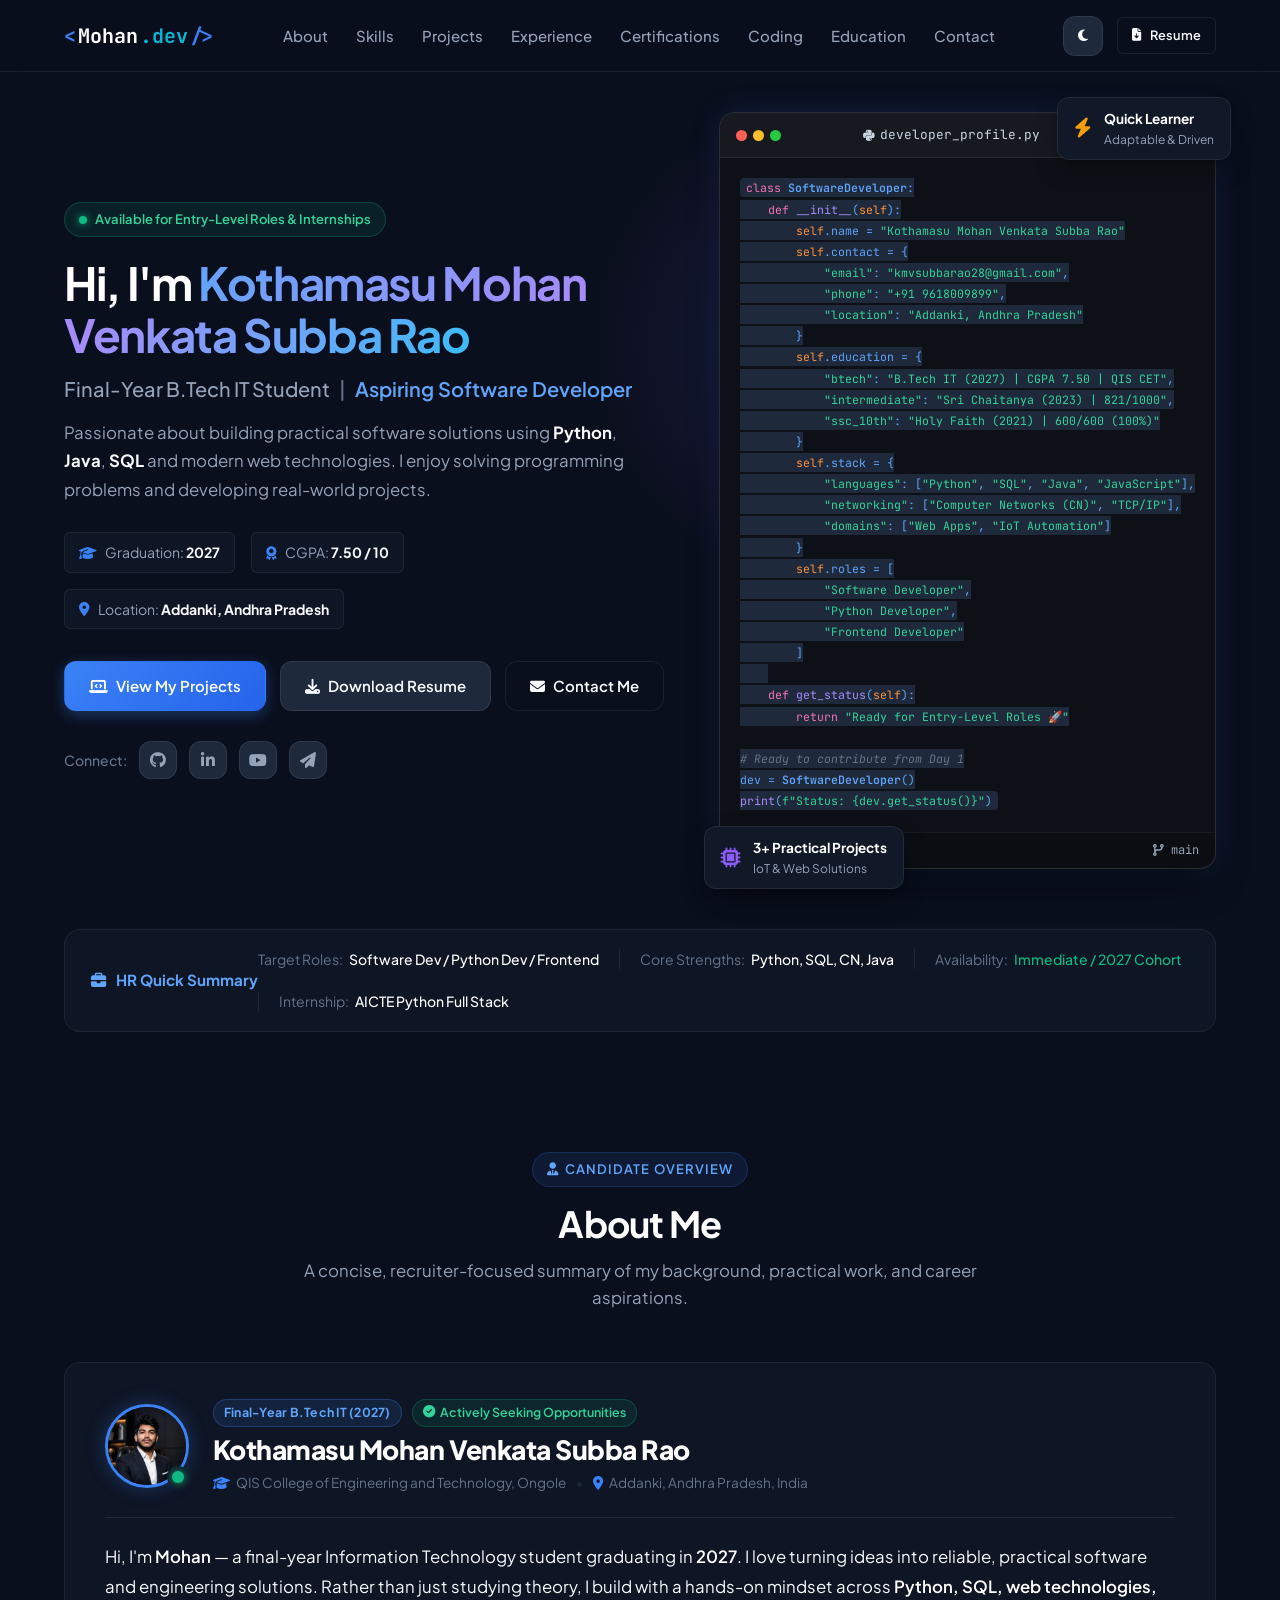
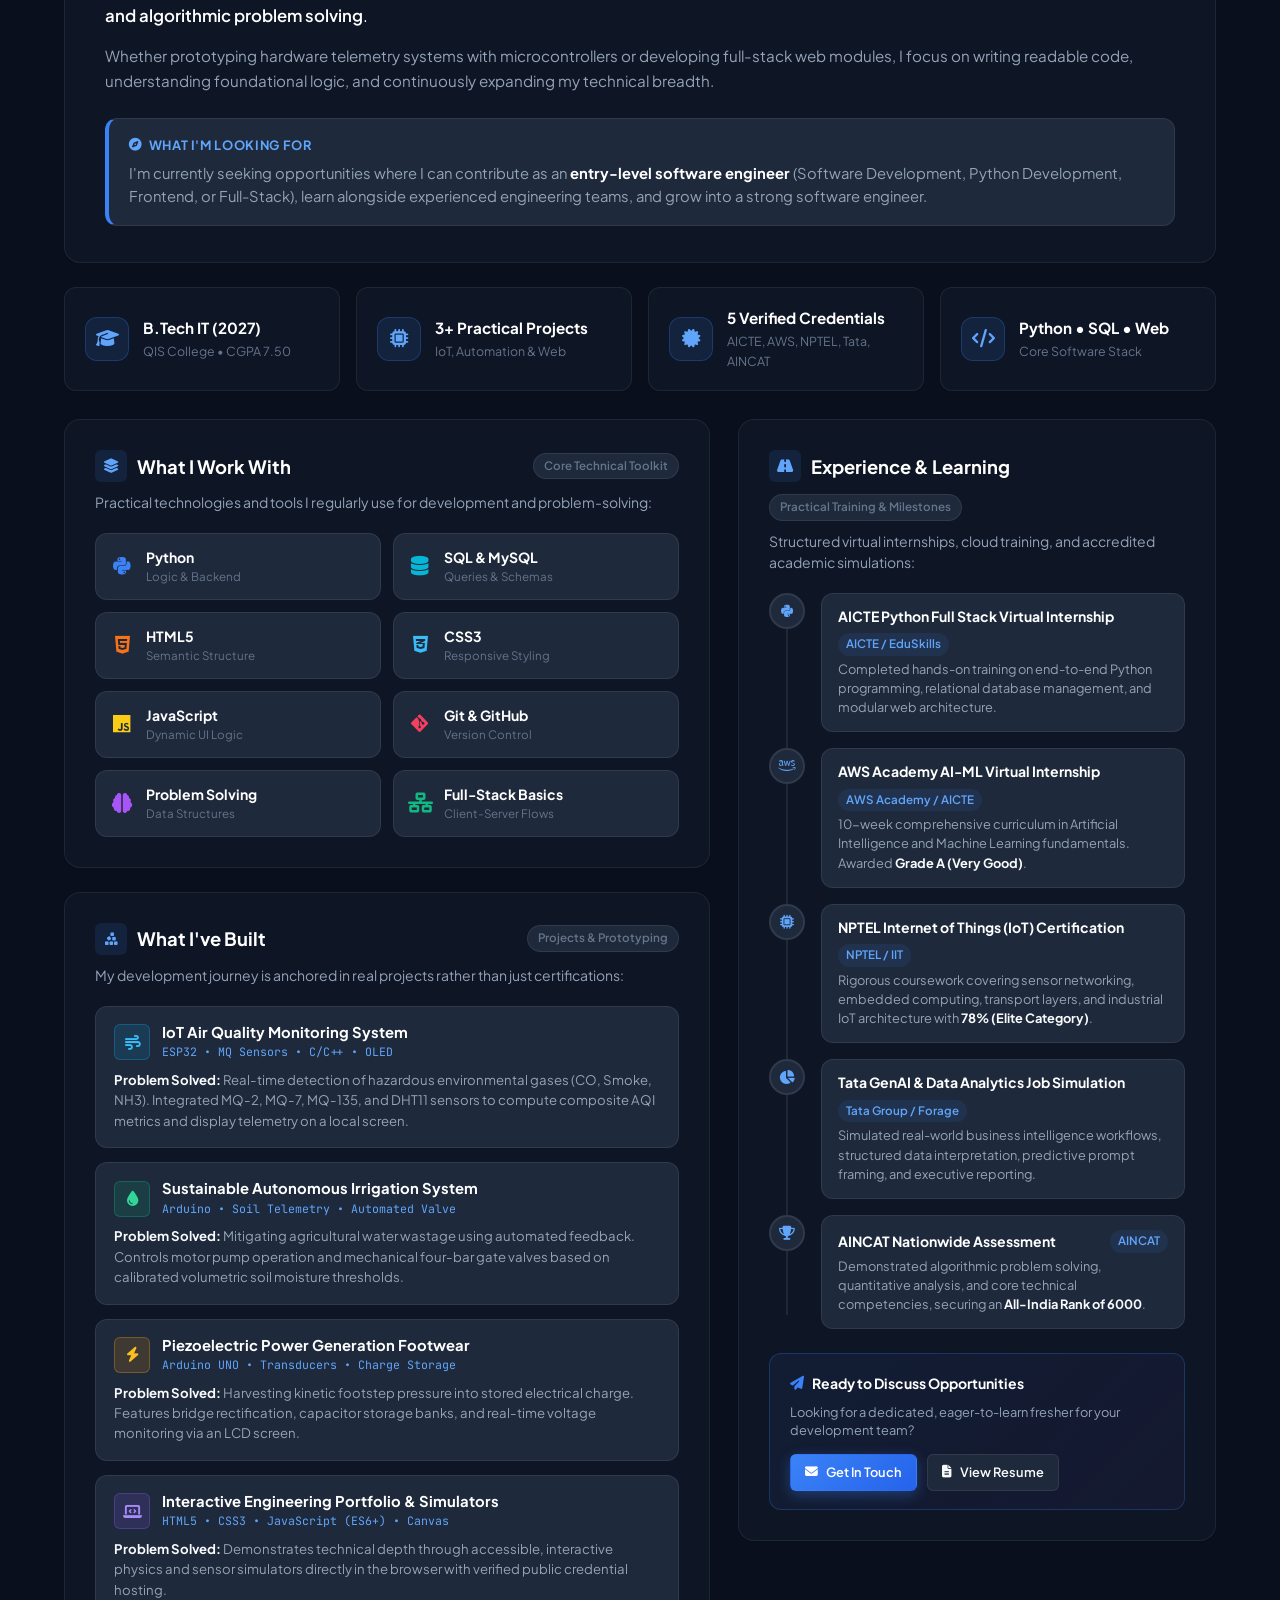
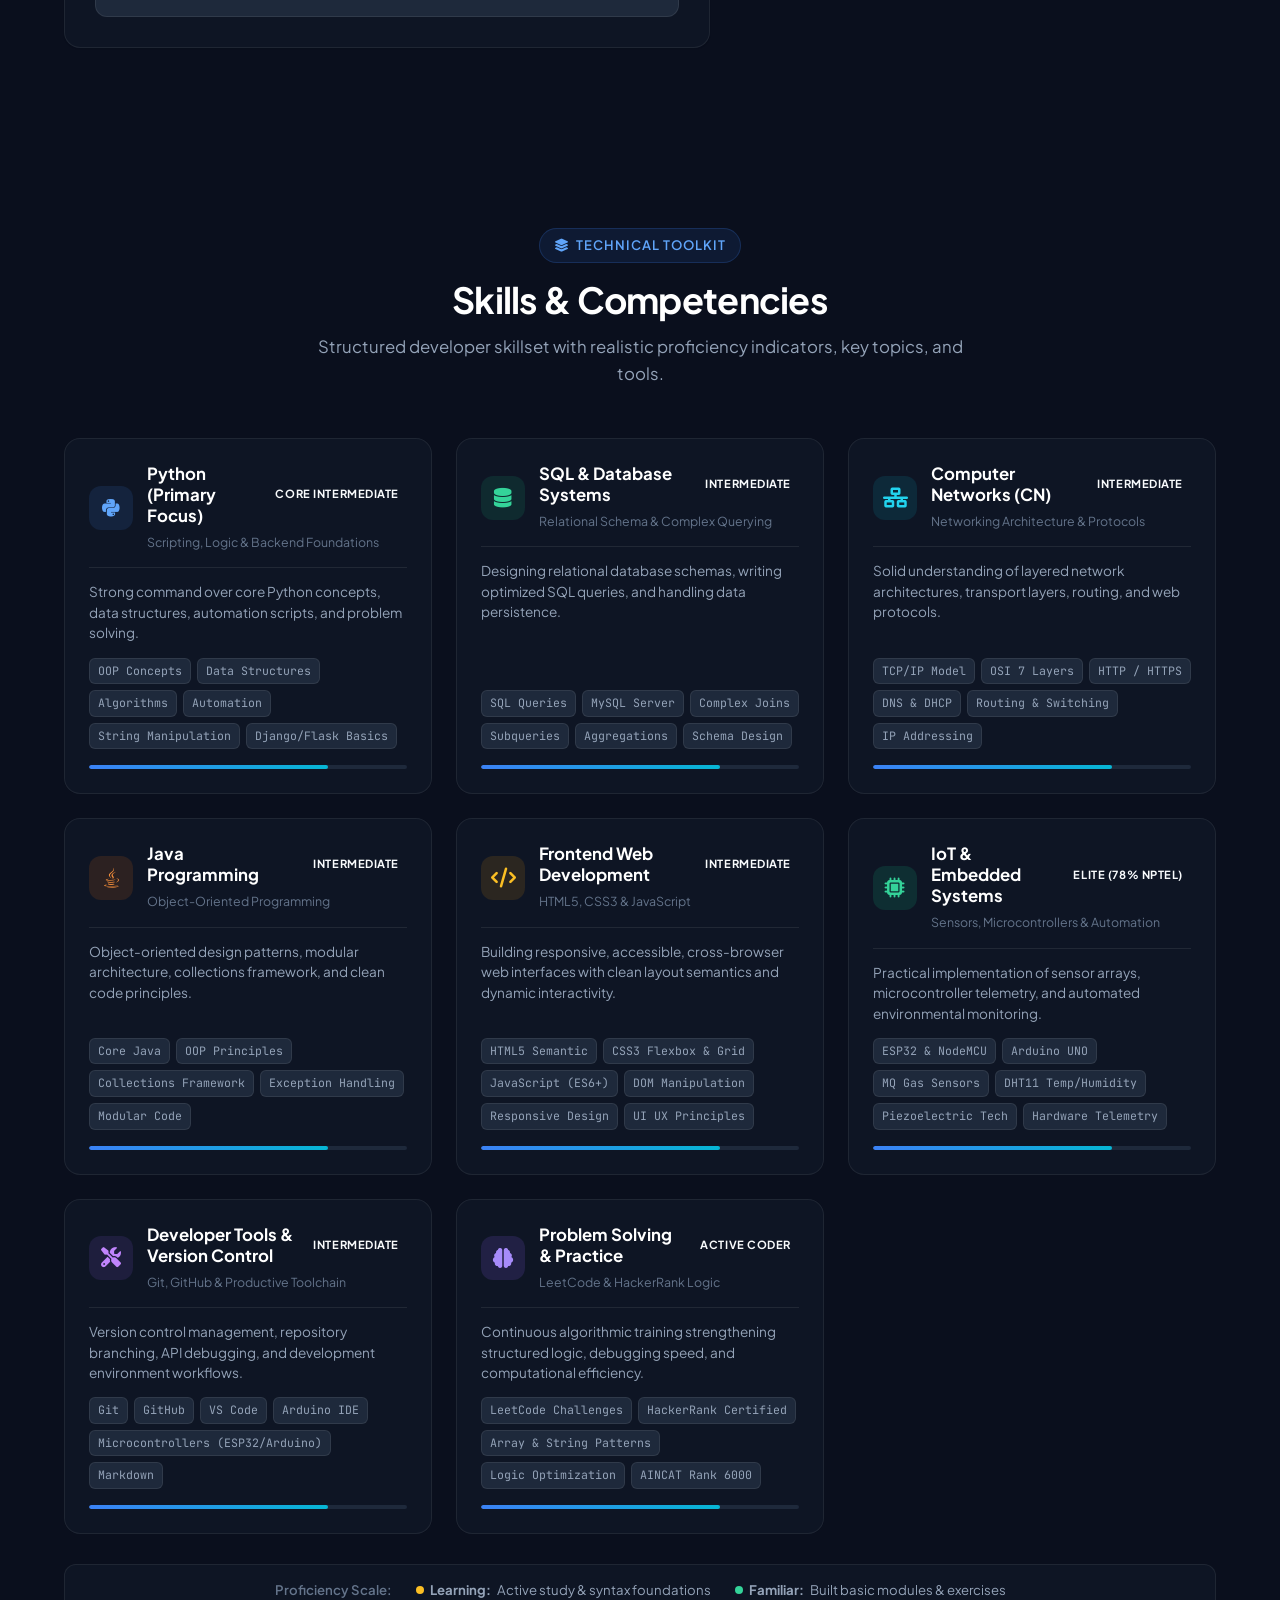
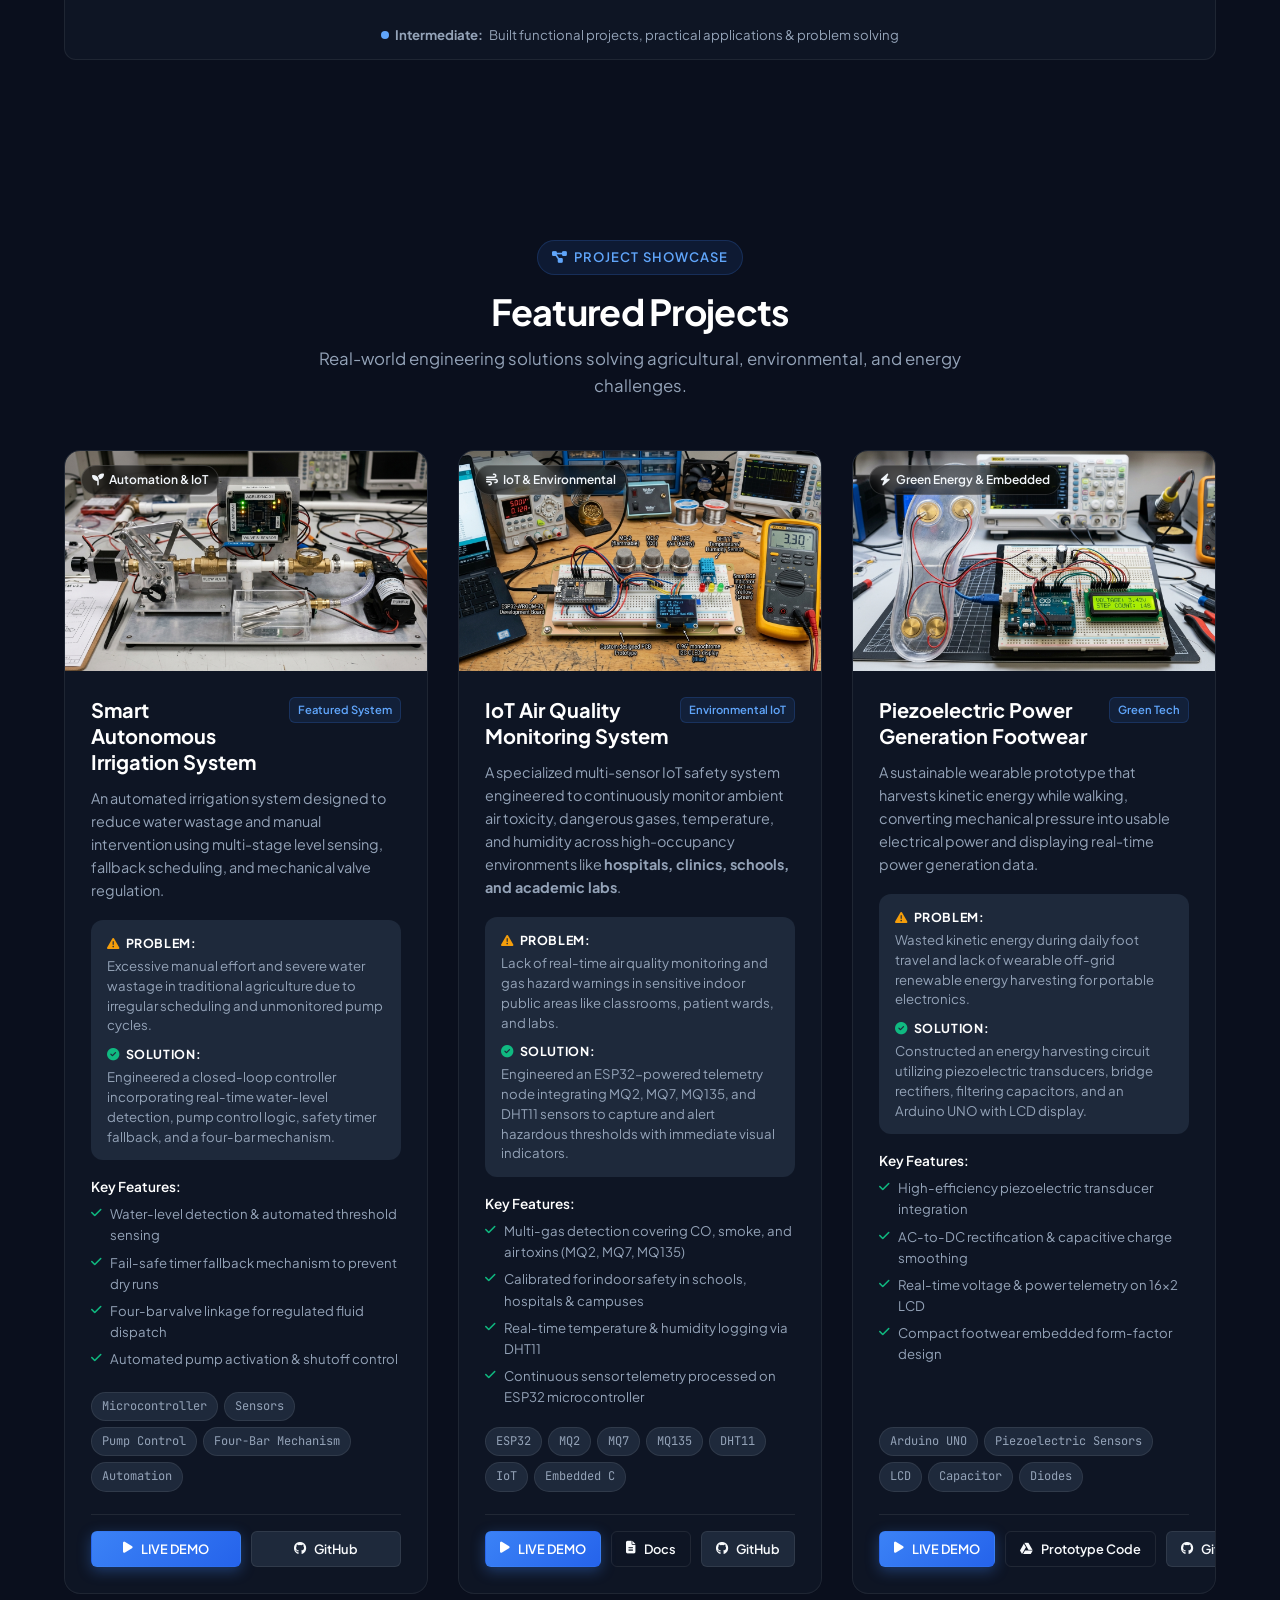
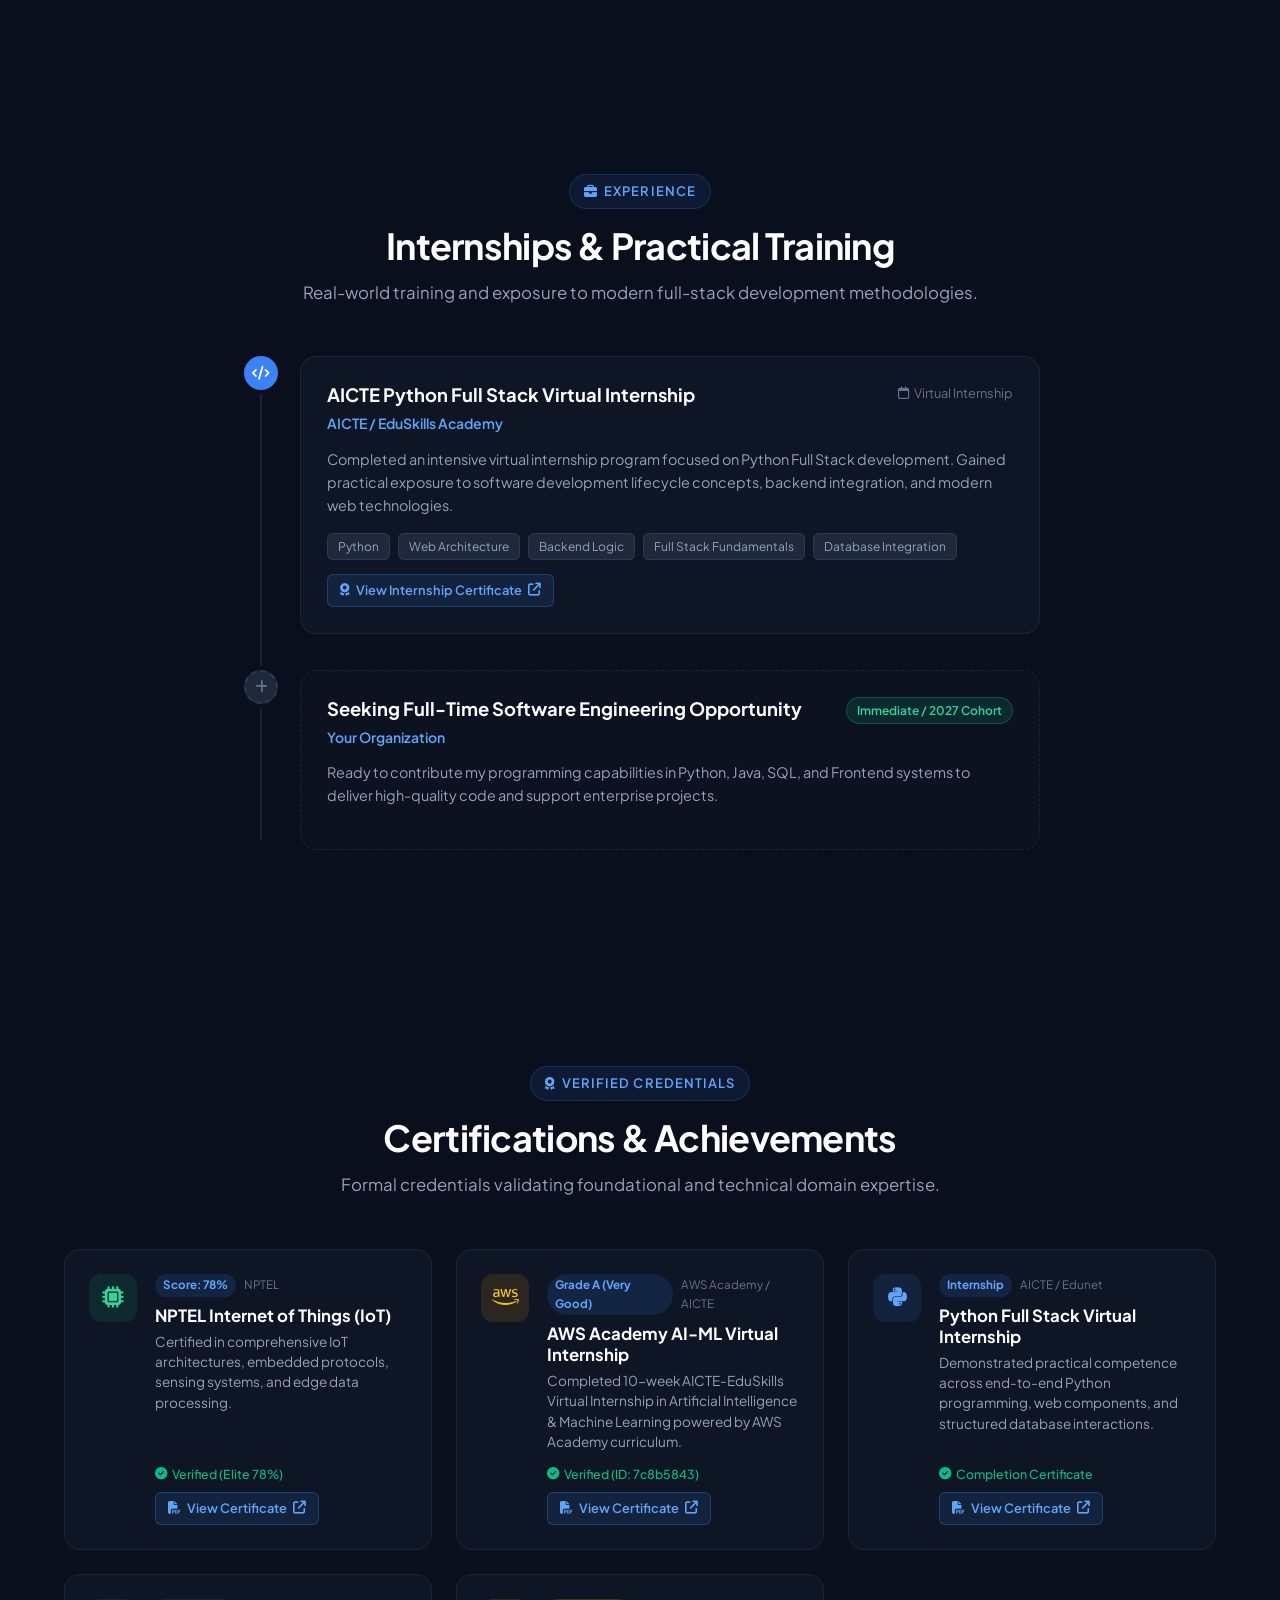
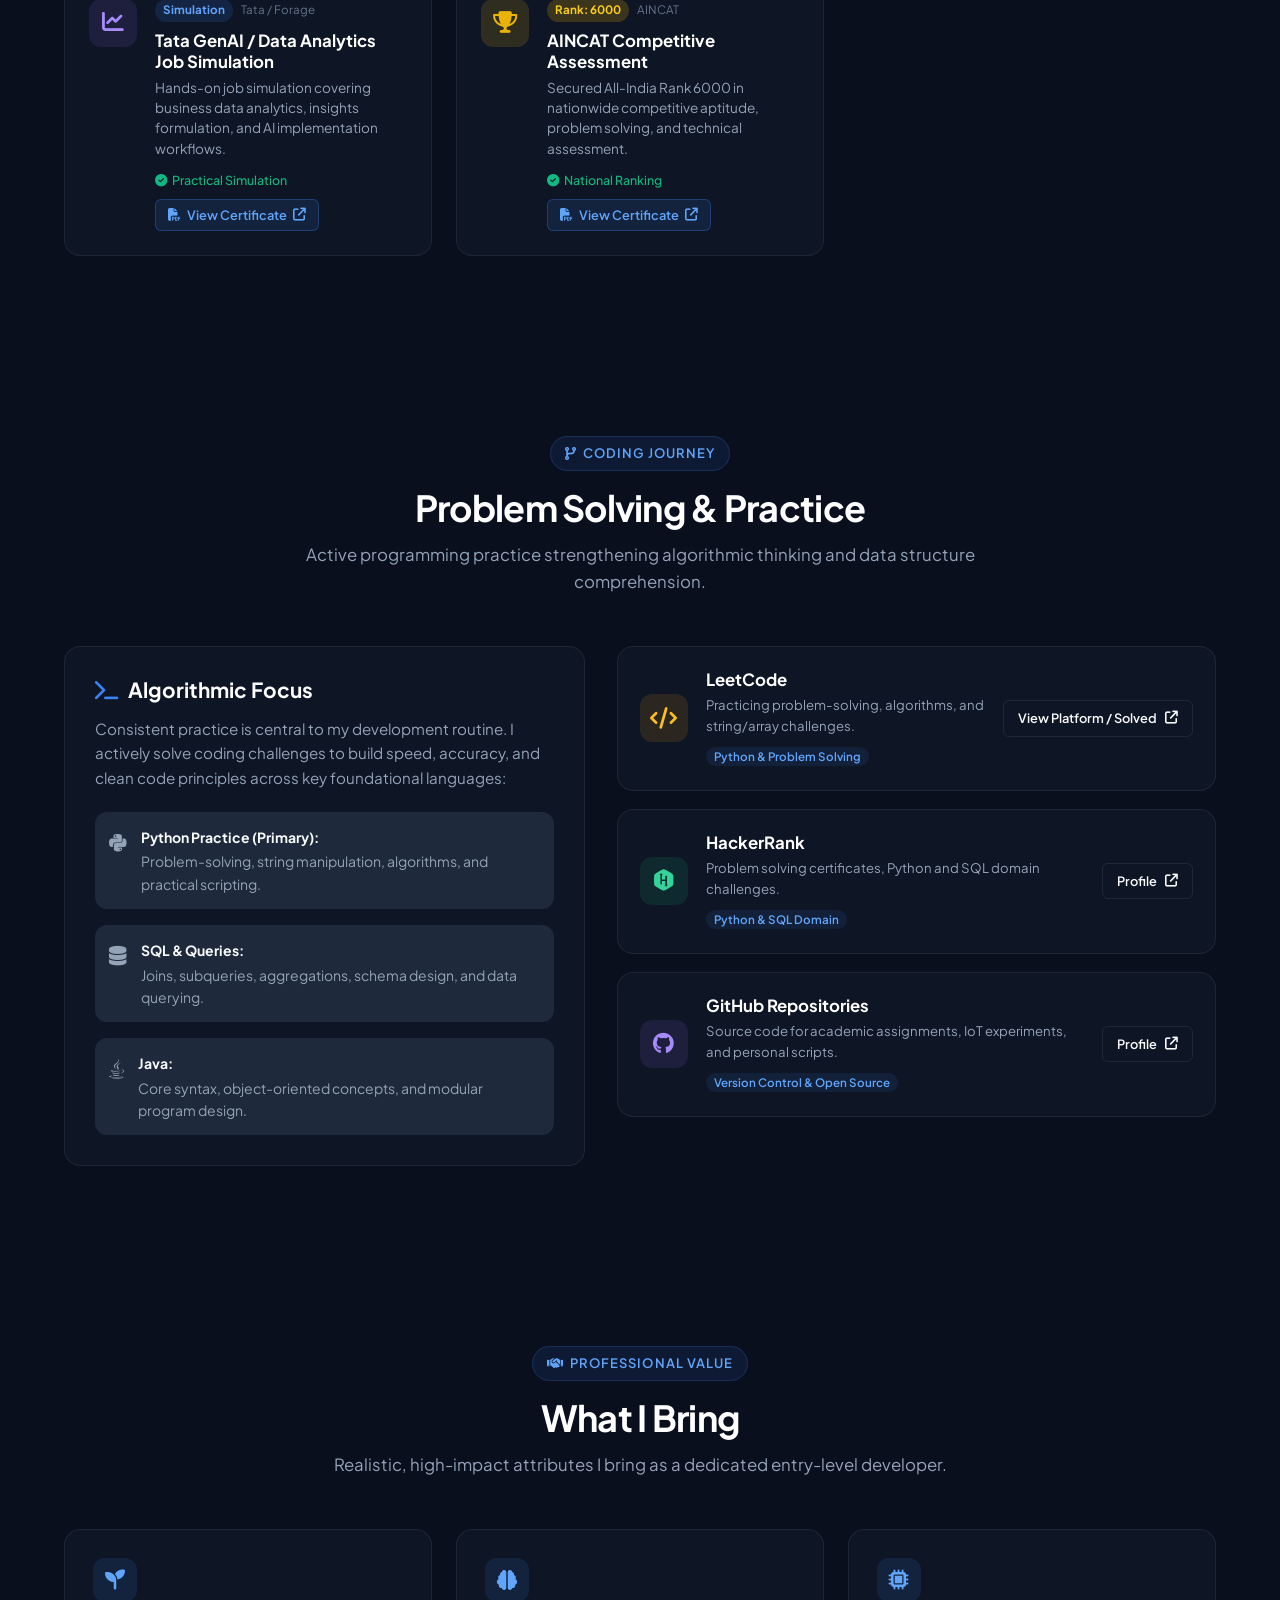
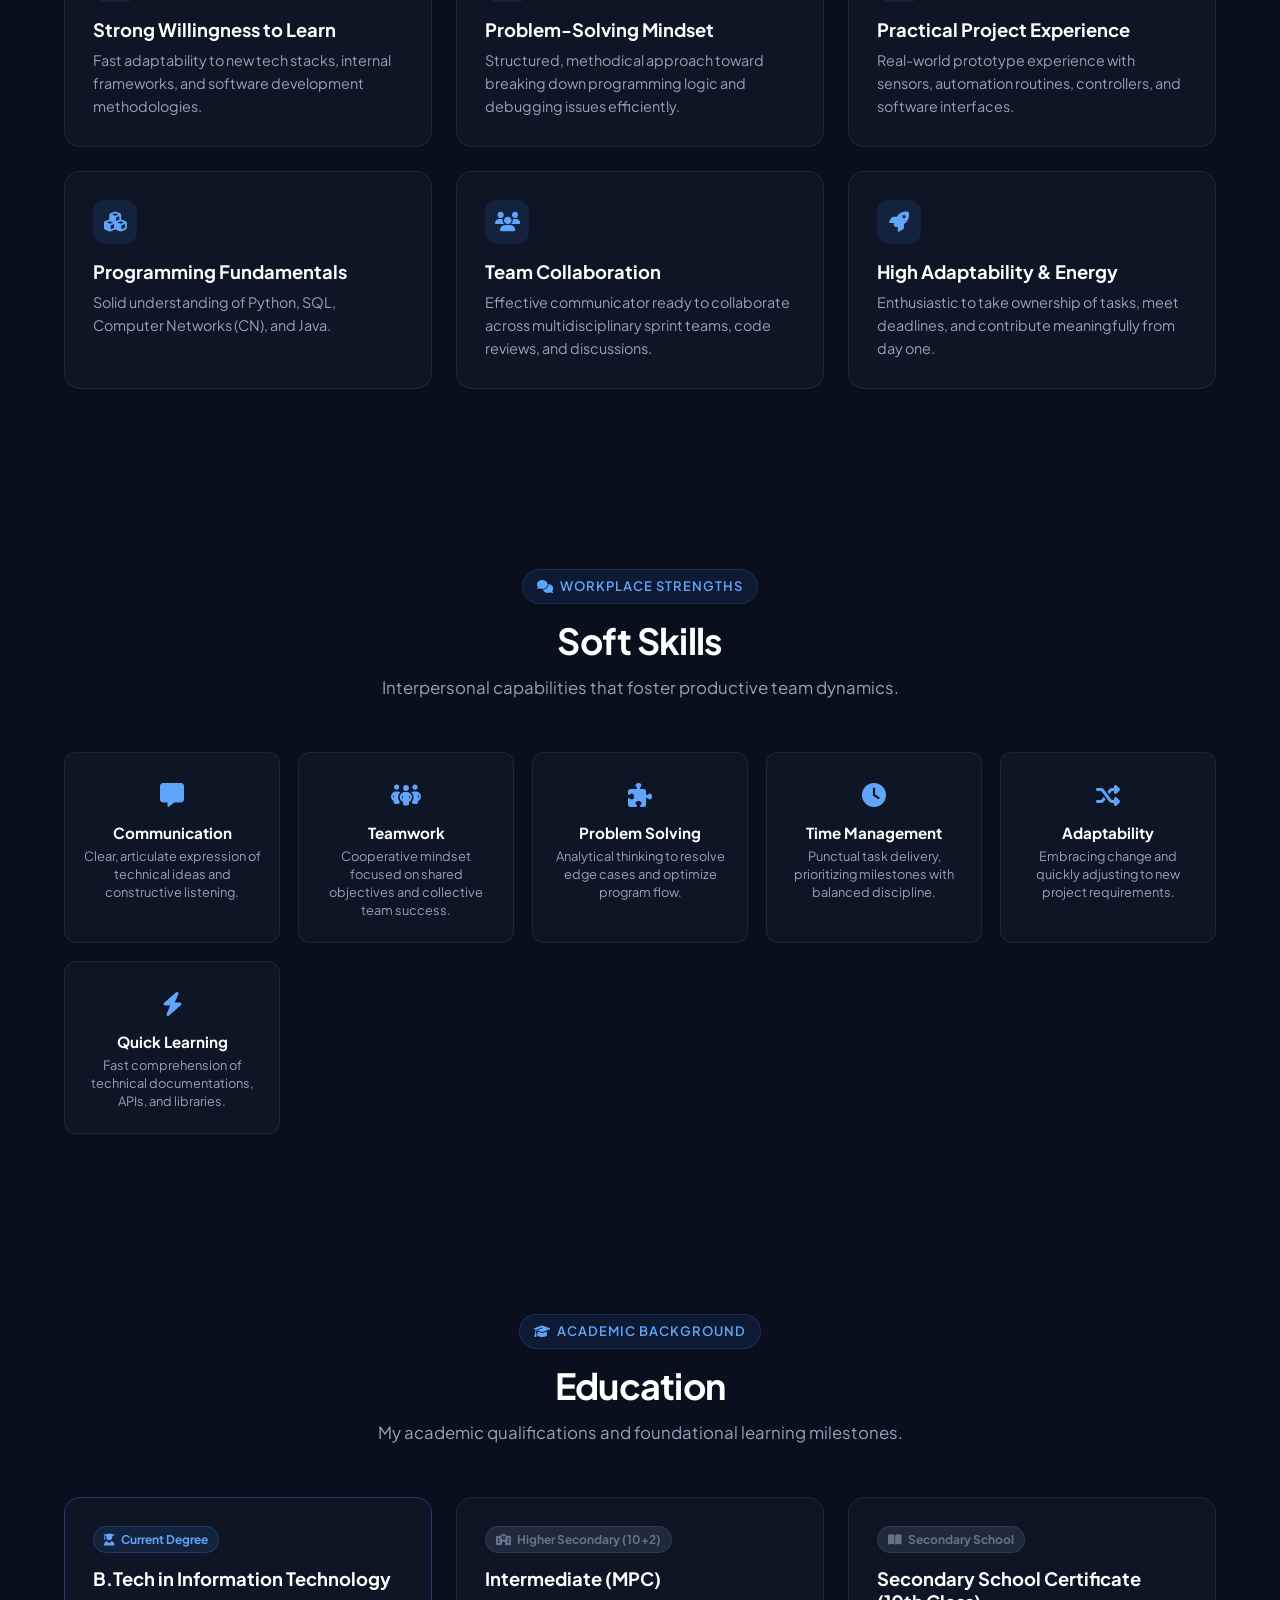
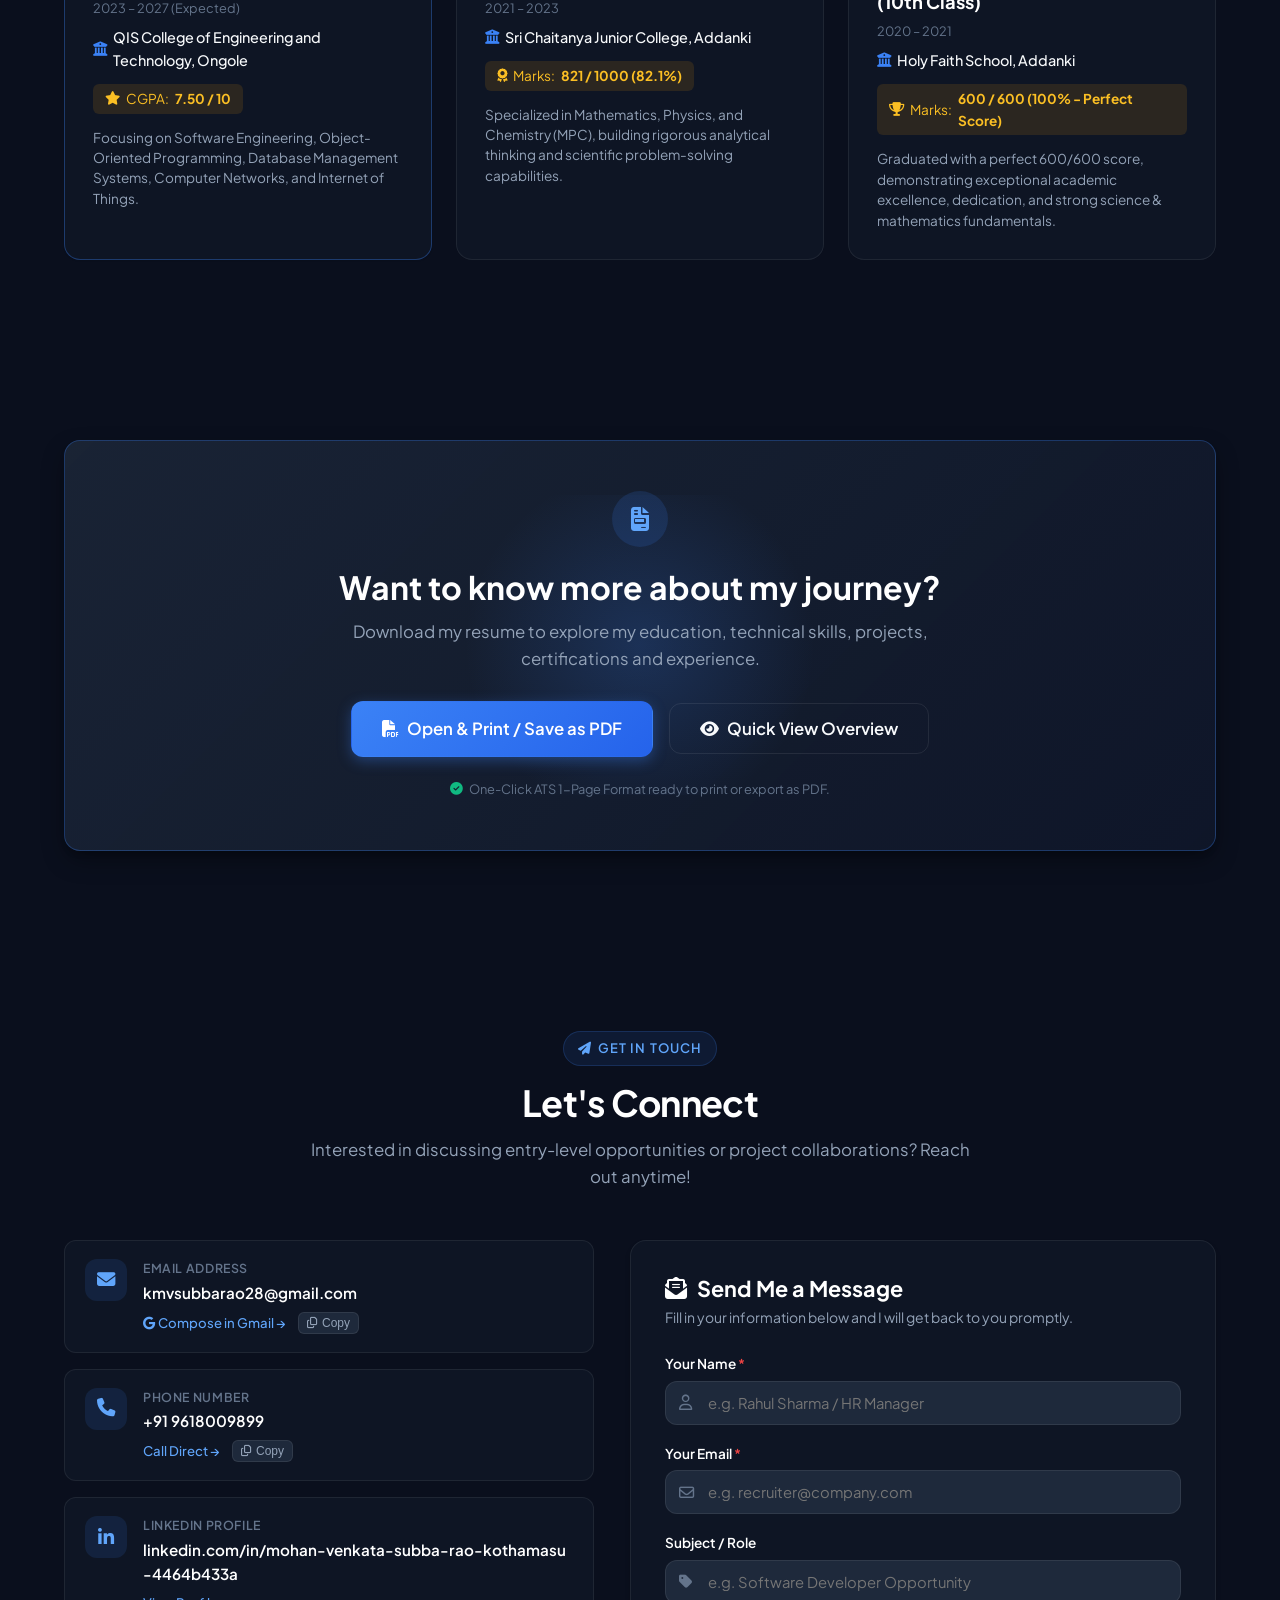
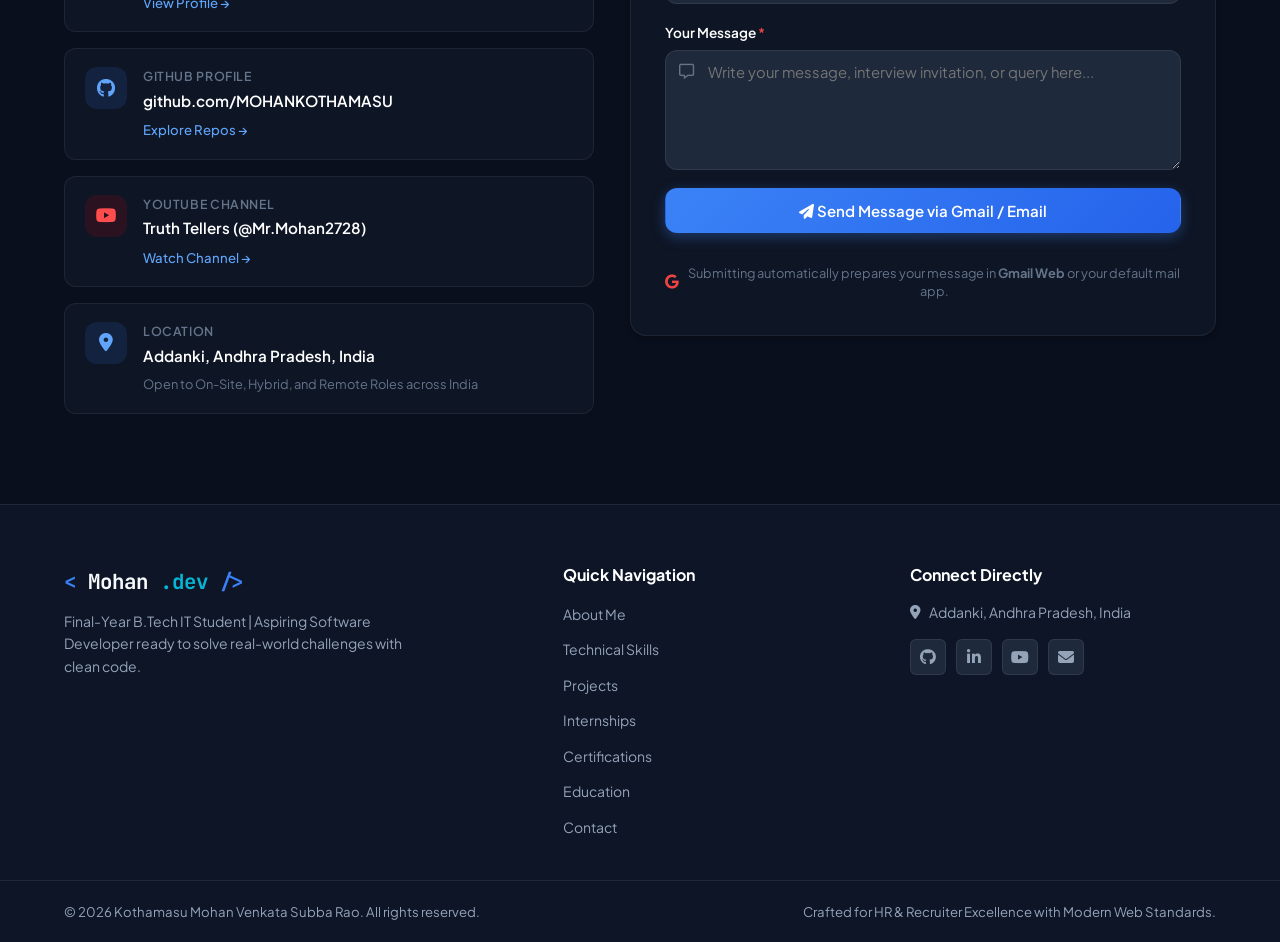
==== commit 1477ccd3: "Roll back to redesigned modern About Me section" ====
--- a/index.html
+++ b/index.html
@@ -254,70 +254,334 @@
       </div>
     </section>
 
-    <!-- About Me Section -->
+    <!-- About Me Section (Redesigned: Clean, Authentic, Recruiter-Optimized) -->
     <section class="section about-section" id="about">
       <div class="container">
+        <!-- Section Header -->
         <div class="section-header">
-          <div class="section-tag"><i class="fa-solid fa-user"></i> Profile</div>
+          <div class="section-tag"><i class="fa-solid fa-user-tie"></i> Candidate Overview</div>
           <h2 class="section-title">About Me</h2>
-          <p class="section-subtitle">A brief overview of my background, aspirations, and technical focus.</p>
-        </div>
-
-        <div class="about-grid">
-          <!-- Left Column: Executive Bio & Portrait Card -->
-          <div class="about-card main-bio-card">
-            <div class="about-portrait-header">
-              <div class="about-avatar-wrap">
-                <img src="assets/profile.jpg" alt="Mohan Venkata Subba Rao" class="about-avatar-img">
-                <span class="avatar-badge"><i class="fa-solid fa-check"></i></span>
-              </div>
-              <div>
-                <h3 class="about-name">Kothamasu Mohan Venkata Subba Rao</h3>
-                <p class="about-role">Final-Year B.Tech in Information Technology Student</p>
-                <div class="about-location-tag"><i class="fa-solid fa-location-dot"></i> Addanki, Andhra Pradesh, India</div>
-              </div>
-            </div>
-
-            <p class="about-text">
-              I am a final-year B.Tech Information Technology student at <strong>QIS College of Engineering and Technology, Ongole</strong> (graduating in <strong>2027</strong> with a CGPA of <strong>7.50</strong>).
+          <p class="section-subtitle">A concise, recruiter-focused summary of my background, practical work, and career aspirations.</p>
+        </div>
+
+        <!-- Top Overview Banner: Introduction & Target Roles -->
+        <div class="about-hero-card">
+          <div class="about-hero-header">
+            <div class="about-hero-avatar-wrap">
+              <img src="assets/profile.jpg" alt="Mohan Venkata Subba Rao" class="about-hero-avatar">
+              <span class="about-status-indicator" title="Graduating in 2027 • Open to Work">
+                <span class="status-indicator-dot"></span>
+              </span>
+            </div>
+            <div class="about-hero-identity">
+              <div class="about-badge-row">
+                <span class="badge-role-tag">Final-Year B.Tech IT (2027)</span>
+                <span class="badge-status-tag"><i class="fa-solid fa-circle-check"></i> Actively Seeking Opportunities</span>
+              </div>
+              <h3 class="about-hero-name">Kothamasu Mohan Venkata Subba Rao</h3>
+              <p class="about-hero-meta">
+                <span><i class="fa-solid fa-graduation-cap"></i> QIS College of Engineering and Technology, Ongole</span>
+                <span class="meta-separator">•</span>
+                <span><i class="fa-solid fa-location-dot"></i> Addanki, Andhra Pradesh, India</span>
+              </p>
+            </div>
+          </div>
+
+          <!-- Part 1: Strong Introduction -->
+          <div class="about-intro-body">
+            <p class="about-intro-lead">
+              Hi, I'm <strong>Mohan</strong> — a final-year Information Technology student graduating in <strong>2027</strong>. I love turning ideas into reliable, practical software and engineering solutions. Rather than just studying theory, I build with a hands-on mindset across <strong>Python, SQL, web technologies, and algorithmic problem solving</strong>.
             </p>
-            <p class="about-text">
-              I am enthusiastic about software engineering, building practical technology solutions, and applying structured programming concepts to solve meaningful problems. With a solid foundation in <strong>Python</strong>, <strong>SQL</strong>, <strong>Computer Networks (CN)</strong>, <strong>Java</strong>, and modern web technologies, I am eager to transition my academic knowledge and internship learnings into a high-performing engineering team.
+            <p class="about-intro-sub">
+              Whether prototyping hardware telemetry systems with microcontrollers or developing full-stack web modules, I focus on writing readable code, understanding foundational logic, and continuously expanding my technical breadth.
             </p>
-
-            <div class="career-goal-box">
-              <div class="career-goal-title">
-                <i class="fa-solid fa-bullseye"></i> Career Goal
-              </div>
-              <p class="career-goal-text">
-                Seeking an entry-level <strong>Software Developer</strong> / <strong>Python Developer</strong> / <strong>Frontend Developer</strong> role where I can apply my programming skills, solve real-world problems, learn modern industry technologies, and actively contribute to impactful team goals.
-              </p>
-            </div>
-          </div>
-
-          <div class="about-highlights-grid">
-            <div class="highlight-card">
-              <div class="card-icon"><i class="fa-solid fa-code"></i></div>
-              <h4>Strong Core Fundamentals</h4>
-              <p>Thorough understanding of Python, SQL, Computer Networks (CN), and Java.</p>
-            </div>
-
-            <div class="highlight-card">
-              <div class="card-icon"><i class="fa-solid fa-gears"></i></div>
-              <h4>Hands-on Practical Mindset</h4>
-              <p>Developed multidisciplinary prototypes integrating microcontrollers, sensor arrays, automation mechanisms, and data capture.</p>
-            </div>
-
-            <div class="highlight-card">
-              <div class="card-icon"><i class="fa-solid fa-certificate"></i></div>
-              <h4>Continuous Learner</h4>
-              <p>NPTEL IoT certified (78% Elite), completed Python Full Stack Virtual Internship, AWS Academy, and Tata simulations.</p>
-            </div>
-
-            <div class="highlight-card">
-              <div class="card-icon"><i class="fa-solid fa-people-group"></i></div>
-              <h4>Team & Work Ethics</h4>
-              <p>Collaborative communicator, fast learner with strong adaptability and passion for production-grade engineering.</p>
+          </div>
+
+          <!-- Part 5: What I'm Looking For -->
+          <div class="about-target-goal">
+            <div class="target-goal-badge"><i class="fa-solid fa-compass"></i> What I'm Looking For</div>
+            <p class="target-goal-text">
+              I'm currently seeking opportunities where I can contribute as an <strong>entry-level software engineer</strong> (Software Development, Python Development, Frontend, or Full-Stack), learn alongside experienced engineering teams, and grow into a strong software engineer.
+            </p>
+          </div>
+        </div>
+
+        <!-- Part 6: HR-Friendly Snapshot Metric Cards (Truthful Only) -->
+        <div class="about-metrics-row">
+          <div class="about-metric-card">
+            <div class="metric-icon-box"><i class="fa-solid fa-graduation-cap"></i></div>
+            <div class="metric-info">
+              <span class="metric-highlight">B.Tech IT (2027)</span>
+              <span class="metric-detail">QIS College • CGPA 7.50</span>
+            </div>
+          </div>
+          <div class="about-metric-card">
+            <div class="metric-icon-box"><i class="fa-solid fa-microchip"></i></div>
+            <div class="metric-info">
+              <span class="metric-highlight">3+ Practical Projects</span>
+              <span class="metric-detail">IoT, Automation & Web</span>
+            </div>
+          </div>
+          <div class="about-metric-card">
+            <div class="metric-icon-box"><i class="fa-solid fa-certificate"></i></div>
+            <div class="metric-info">
+              <span class="metric-highlight">5 Verified Credentials</span>
+              <span class="metric-detail">AICTE, AWS, NPTEL, Tata, AINCAT</span>
+            </div>
+          </div>
+          <div class="about-metric-card">
+            <div class="metric-icon-box"><i class="fa-solid fa-code"></i></div>
+            <div class="metric-info">
+              <span class="metric-highlight">Python • SQL • Web</span>
+              <span class="metric-detail">Core Software Stack</span>
+            </div>
+          </div>
+        </div>
+
+        <!-- Main Content 2-Column Grid -->
+        <div class="about-details-grid">
+          <!-- Left Column: What I Work With & What I've Built -->
+          <div class="about-col">
+            <!-- Part 2: What I Work With -->
+            <div class="about-panel-card">
+              <div class="panel-header">
+                <div class="panel-title-wrap">
+                  <span class="panel-icon"><i class="fa-solid fa-layer-group"></i></span>
+                  <h3 class="panel-title">What I Work With</h3>
+                </div>
+                <span class="panel-tag">Core Technical Toolkit</span>
+              </div>
+              <p class="panel-desc">Practical technologies and tools I regularly use for development and problem-solving:</p>
+              
+              <div class="tech-stack-pills">
+                <div class="tech-pill-item">
+                  <i class="fa-brands fa-python tech-icon python"></i>
+                  <div>
+                    <span class="tech-name">Python</span>
+                    <span class="tech-context">Logic & Backend</span>
+                  </div>
+                </div>
+                <div class="tech-pill-item">
+                  <i class="fa-solid fa-database tech-icon database"></i>
+                  <div>
+                    <span class="tech-name">SQL & MySQL</span>
+                    <span class="tech-context">Queries & Schemas</span>
+                  </div>
+                </div>
+                <div class="tech-pill-item">
+                  <i class="fa-brands fa-html5 tech-icon html"></i>
+                  <div>
+                    <span class="tech-name">HTML5</span>
+                    <span class="tech-context">Semantic Structure</span>
+                  </div>
+                </div>
+                <div class="tech-pill-item">
+                  <i class="fa-brands fa-css3-alt tech-icon css"></i>
+                  <div>
+                    <span class="tech-name">CSS3</span>
+                    <span class="tech-context">Responsive Styling</span>
+                  </div>
+                </div>
+                <div class="tech-pill-item">
+                  <i class="fa-brands fa-js tech-icon js"></i>
+                  <div>
+                    <span class="tech-name">JavaScript</span>
+                    <span class="tech-context">Dynamic UI Logic</span>
+                  </div>
+                </div>
+                <div class="tech-pill-item">
+                  <i class="fa-brands fa-git-alt tech-icon git"></i>
+                  <div>
+                    <span class="tech-name">Git & GitHub</span>
+                    <span class="tech-context">Version Control</span>
+                  </div>
+                </div>
+                <div class="tech-pill-item">
+                  <i class="fa-solid fa-brain tech-icon algo"></i>
+                  <div>
+                    <span class="tech-name">Problem Solving</span>
+                    <span class="tech-context">Data Structures</span>
+                  </div>
+                </div>
+                <div class="tech-pill-item">
+                  <i class="fa-solid fa-network-wired tech-icon fullstack"></i>
+                  <div>
+                    <span class="tech-name">Full-Stack Basics</span>
+                    <span class="tech-context">Client-Server Flows</span>
+                  </div>
+                </div>
+              </div>
+            </div>
+
+            <!-- Part 3: What I've Built -->
+            <div class="about-panel-card">
+              <div class="panel-header">
+                <div class="panel-title-wrap">
+                  <span class="panel-icon"><i class="fa-solid fa-cubes-stacked"></i></span>
+                  <h3 class="panel-title">What I've Built</h3>
+                </div>
+                <span class="panel-tag">Projects & Prototyping</span>
+              </div>
+              <p class="panel-desc">My development journey is anchored in real projects rather than just certifications:</p>
+
+              <div class="built-projects-list">
+                <!-- Project 1 -->
+                <div class="built-project-card">
+                  <div class="built-project-top">
+                    <div class="built-icon-wrap airquality"><i class="fa-solid fa-wind"></i></div>
+                    <div class="built-title-area">
+                      <h4 class="built-project-title">IoT Air Quality Monitoring System</h4>
+                      <span class="built-tech-badge">ESP32 • MQ Sensors • C/C++ • OLED</span>
+                    </div>
+                  </div>
+                  <p class="built-project-desc">
+                    <strong>Problem Solved:</strong> Real-time detection of hazardous environmental gases (CO, Smoke, NH3). Integrated MQ-2, MQ-7, MQ-135, and DHT11 sensors to compute composite AQI metrics and display telemetry on a local screen.
+                  </p>
+                </div>
+
+                <!-- Project 2 -->
+                <div class="built-project-card">
+                  <div class="built-project-top">
+                    <div class="built-icon-wrap irrigation"><i class="fa-solid fa-droplet"></i></div>
+                    <div class="built-title-area">
+                      <h4 class="built-project-title">Sustainable Autonomous Irrigation System</h4>
+                      <span class="built-tech-badge">Arduino • Soil Telemetry • Automated Valve</span>
+                    </div>
+                  </div>
+                  <p class="built-project-desc">
+                    <strong>Problem Solved:</strong> Mitigating agricultural water wastage using automated feedback. Controls motor pump operation and mechanical four-bar gate valves based on calibrated volumetric soil moisture thresholds.
+                  </p>
+                </div>
+
+                <!-- Project 3 -->
+                <div class="built-project-card">
+                  <div class="built-project-top">
+                    <div class="built-icon-wrap piezo"><i class="fa-solid fa-bolt"></i></div>
+                    <div class="built-title-area">
+                      <h4 class="built-project-title">Piezoelectric Power Generation Footwear</h4>
+                      <span class="built-tech-badge">Arduino UNO • Transducers • Charge Storage</span>
+                    </div>
+                  </div>
+                  <p class="built-project-desc">
+                    <strong>Problem Solved:</strong> Harvesting kinetic footstep pressure into stored electrical charge. Features bridge rectification, capacitor storage banks, and real-time voltage monitoring via an LCD screen.
+                  </p>
+                </div>
+
+                <!-- Project 4 -->
+                <div class="built-project-card">
+                  <div class="built-project-top">
+                    <div class="built-icon-wrap web"><i class="fa-solid fa-laptop-code"></i></div>
+                    <div class="built-title-area">
+                      <h4 class="built-project-title">Interactive Engineering Portfolio & Simulators</h4>
+                      <span class="built-tech-badge">HTML5 • CSS3 • JavaScript (ES6+) • Canvas</span>
+                    </div>
+                  </div>
+                  <p class="built-project-desc">
+                    <strong>Problem Solved:</strong> Demonstrates technical depth through accessible, interactive physics and sensor simulators directly in the browser with verified public credential hosting.
+                  </p>
+                </div>
+              </div>
+            </div>
+          </div>
+
+          <!-- Right Column: Experience & Continuous Learning -->
+          <div class="about-col">
+            <div class="about-panel-card">
+              <div class="panel-header">
+                <div class="panel-title-wrap">
+                  <span class="panel-icon"><i class="fa-solid fa-road"></i></span>
+                  <h3 class="panel-title">Experience & Learning</h3>
+                </div>
+                <span class="panel-tag">Practical Training & Milestones</span>
+              </div>
+              <p class="panel-desc">Structured virtual internships, cloud training, and accredited academic simulations:</p>
+
+              <div class="learning-timeline">
+                <!-- Milestone 1 -->
+                <div class="learning-item">
+                  <div class="learning-marker"><i class="fa-brands fa-python"></i></div>
+                  <div class="learning-body">
+                    <div class="learning-header">
+                      <h4 class="learning-title">AICTE Python Full Stack Virtual Internship</h4>
+                      <span class="learning-issuer">AICTE / EduSkills</span>
+                    </div>
+                    <p class="learning-desc">
+                      Completed hands-on training on end-to-end Python programming, relational database management, and modular web architecture.
+                    </p>
+                  </div>
+                </div>
+
+                <!-- Milestone 2 -->
+                <div class="learning-item">
+                  <div class="learning-marker"><i class="fa-brands fa-aws"></i></div>
+                  <div class="learning-body">
+                    <div class="learning-header">
+                      <h4 class="learning-title">AWS Academy AI-ML Virtual Internship</h4>
+                      <span class="learning-issuer">AWS Academy / AICTE</span>
+                    </div>
+                    <p class="learning-desc">
+                      10-week comprehensive curriculum in Artificial Intelligence and Machine Learning fundamentals. Awarded <strong>Grade A (Very Good)</strong>.
+                    </p>
+                  </div>
+                </div>
+
+                <!-- Milestone 3 -->
+                <div class="learning-item">
+                  <div class="learning-marker"><i class="fa-solid fa-microchip"></i></div>
+                  <div class="learning-body">
+                    <div class="learning-header">
+                      <h4 class="learning-title">NPTEL Internet of Things (IoT) Certification</h4>
+                      <span class="learning-issuer">NPTEL / IIT</span>
+                    </div>
+                    <p class="learning-desc">
+                      Rigorous coursework covering sensor networking, embedded computing, transport layers, and industrial IoT architecture with <strong>78% (Elite Category)</strong>.
+                    </p>
+                  </div>
+                </div>
+
+                <!-- Milestone 4 -->
+                <div class="learning-item">
+                  <div class="learning-marker"><i class="fa-solid fa-chart-pie"></i></div>
+                  <div class="learning-body">
+                    <div class="learning-header">
+                      <h4 class="learning-title">Tata GenAI & Data Analytics Job Simulation</h4>
+                      <span class="learning-issuer">Tata Group / Forage</span>
+                    </div>
+                    <p class="learning-desc">
+                      Simulated real-world business intelligence workflows, structured data interpretation, predictive prompt framing, and executive reporting.
+                    </p>
+                  </div>
+                </div>
+
+                <!-- Milestone 5 -->
+                <div class="learning-item">
+                  <div class="learning-marker"><i class="fa-solid fa-trophy"></i></div>
+                  <div class="learning-body">
+                    <div class="learning-header">
+                      <h4 class="learning-title">AINCAT Nationwide Assessment</h4>
+                      <span class="learning-issuer">AINCAT</span>
+                    </div>
+                    <p class="learning-desc">
+                      Demonstrated algorithmic problem solving, quantitative analysis, and core technical competencies, securing an <strong>All-India Rank of 6000</strong>.
+                    </p>
+                  </div>
+                </div>
+              </div>
+
+              <!-- Quick Recruiter Action Box -->
+              <div class="about-recruiter-box">
+                <div class="recruiter-box-header">
+                  <i class="fa-solid fa-paper-plane text-primary"></i>
+                  <span>Ready to Discuss Opportunities</span>
+                </div>
+                <p class="recruiter-box-sub">
+                  Looking for a dedicated, eager-to-learn fresher for your development team?
+                </p>
+                <div class="recruiter-box-actions">
+                  <a href="#contact" class="btn btn-primary btn-sm"><i class="fa-solid fa-envelope"></i> Get In Touch</a>
+                  <a href="assets/resume-preview.html" target="_blank" class="btn btn-secondary btn-sm"><i class="fa-solid fa-file-lines"></i> View Resume</a>
+                </div>
+              </div>
             </div>
           </div>
         </div>
--- a/css/style.css
+++ b/css/style.css
@@ -1050,167 +1050,612 @@
 }
 
 /* --------------------------------------------------------------------------
-   8. About Me Section
+   8. About Me Section (Redesigned: Clean, Authentic & Recruiter-Friendly)
    -------------------------------------------------------------------------- */
-.about-grid {
-  display: grid;
-  grid-template-columns: 1.15fr 0.85fr;
-  gap: 32px;
-  align-items: stretch;
-}
-
-.about-card {
+.about-hero-card {
   background: var(--bg-card);
   border: 1px solid var(--border-card);
   border-radius: var(--radius-lg);
-  padding: 36px;
+  padding: 36px 40px;
+  margin-bottom: 24px;
   box-shadow: var(--shadow-sm);
-  backdrop-filter: blur(8px);
-}
-
-.main-bio-card {
-  display: flex;
-  flex-direction: column;
-}
-
-/* About Portrait Header */
-.about-portrait-header {
-  display: flex;
-  align-items: center;
-  gap: 18px;
-  margin-bottom: 22px;
-  padding-bottom: 18px;
+  backdrop-filter: blur(10px);
+  position: relative;
+  overflow: hidden;
+  transition: border-color var(--transition-normal);
+}
+
+.about-hero-card:hover {
+  border-color: rgba(59, 130, 246, 0.25);
+}
+
+.about-hero-header {
+  display: flex;
+  align-items: center;
+  gap: 24px;
+  padding-bottom: 24px;
   border-bottom: 1px solid var(--border-color);
-}
-
-.about-avatar-wrap {
+  margin-bottom: 24px;
+}
+
+.about-hero-avatar-wrap {
   position: relative;
   flex-shrink: 0;
 }
 
-.about-avatar-img {
-  width: 72px;
-  height: 72px;
+.about-hero-avatar {
+  width: 84px;
+  height: 84px;
   border-radius: 50%;
   object-fit: cover;
   object-position: top center;
-  border: 2px solid var(--primary);
-  box-shadow: 0 0 16px rgba(59, 130, 246, 0.35);
+  border: 3px solid var(--primary);
+  box-shadow: 0 0 20px rgba(59, 130, 246, 0.3);
   display: block;
 }
 
-.avatar-badge {
+.about-status-indicator {
   position: absolute;
-  bottom: -2px;
-  right: -2px;
-  width: 20px;
-  height: 20px;
+  bottom: 0;
+  right: 0;
+  width: 22px;
+  height: 22px;
+  border-radius: 50%;
+  background: var(--bg-secondary);
+  border: 2px solid var(--bg-card);
+  display: flex;
+  align-items: center;
+  justify-content: center;
+}
+
+.status-indicator-dot {
+  width: 12px;
+  height: 12px;
   border-radius: 50%;
   background: var(--accent-emerald);
-  color: #ffffff;
+  box-shadow: 0 0 8px var(--accent-emerald);
+  animation: pulse-dot 2s infinite ease-in-out;
+}
+
+.about-hero-identity {
+  display: flex;
+  flex-direction: column;
+  gap: 6px;
+}
+
+.about-badge-row {
+  display: flex;
+  align-items: center;
+  gap: 10px;
+  flex-wrap: wrap;
+}
+
+.badge-role-tag {
+  font-size: 0.775rem;
+  font-weight: 700;
+  color: var(--primary-light);
+  background: rgba(59, 130, 246, 0.12);
+  border: 1px solid rgba(59, 130, 246, 0.3);
+  padding: 3px 10px;
+  border-radius: var(--radius-full);
+  letter-spacing: 0.02em;
+}
+
+.badge-status-tag {
+  font-size: 0.775rem;
+  font-weight: 600;
+  color: #34d399;
+  background: rgba(16, 185, 129, 0.1);
+  border: 1px solid rgba(16, 185, 129, 0.25);
+  padding: 3px 10px;
+  border-radius: var(--radius-full);
+  display: inline-flex;
+  align-items: center;
+  gap: 5px;
+}
+
+.about-hero-name {
+  font-size: 1.65rem;
+  font-weight: 800;
+  color: var(--text-heading);
+  letter-spacing: -0.02em;
+  margin: 0;
+}
+
+.about-hero-meta {
+  display: flex;
+  align-items: center;
+  gap: 10px;
+  font-size: 0.85rem;
+  color: var(--text-muted);
+  flex-wrap: wrap;
+}
+
+.about-hero-meta i {
+  color: var(--primary);
+  margin-right: 4px;
+}
+
+.meta-separator {
+  color: var(--border-color);
+}
+
+.about-intro-body {
+  margin-bottom: 24px;
+}
+
+.about-intro-lead {
+  font-size: 1.05rem;
+  line-height: 1.75;
+  color: var(--text-primary);
+  margin-bottom: 12px;
+}
+
+.about-intro-lead strong {
+  color: var(--text-heading);
+  font-weight: 600;
+}
+
+.about-intro-sub {
+  font-size: 0.95rem;
+  line-height: 1.7;
+  color: var(--text-secondary);
+  margin: 0;
+}
+
+/* Part 5: What I'm Looking For Box */
+.about-target-goal {
+  background: var(--bg-surface);
+  border: 1px solid var(--border-color);
+  border-left: 4px solid var(--primary);
+  border-radius: var(--radius-md);
+  padding: 16px 20px;
+  display: flex;
+  flex-direction: column;
+  gap: 6px;
+}
+
+.target-goal-badge {
+  font-size: 0.8rem;
+  font-weight: 700;
+  text-transform: uppercase;
+  letter-spacing: 0.05em;
+  color: var(--primary-light);
+  display: flex;
+  align-items: center;
+  gap: 6px;
+}
+
+.target-goal-text {
+  font-size: 0.925rem;
+  line-height: 1.6;
+  color: var(--text-secondary);
+  margin: 0;
+}
+
+.target-goal-text strong {
+  color: var(--text-heading);
+}
+
+/* Part 6: HR-Friendly Snapshot Metrics */
+.about-metrics-row {
+  display: grid;
+  grid-template-columns: repeat(4, 1fr);
+  gap: 16px;
+  margin-bottom: 28px;
+}
+
+.about-metric-card {
+  background: var(--bg-card);
+  border: 1px solid var(--border-card);
+  border-radius: var(--radius-md);
+  padding: 18px 20px;
+  display: flex;
+  align-items: center;
+  gap: 14px;
+  box-shadow: var(--shadow-sm);
+  transition: all var(--transition-normal);
+}
+
+.about-metric-card:hover {
+  transform: translateY(-2px);
+  border-color: rgba(59, 130, 246, 0.35);
+  box-shadow: var(--shadow-md);
+}
+
+.metric-icon-box {
+  width: 44px;
+  height: 44px;
+  border-radius: var(--radius-md);
+  background: rgba(59, 130, 246, 0.12);
+  border: 1px solid rgba(59, 130, 246, 0.25);
+  color: var(--primary-light);
   display: flex;
   align-items: center;
   justify-content: center;
-  font-size: 0.65rem;
-  border: 2px solid var(--bg-card);
-}
-
-.about-location-tag {
+  font-size: 1.15rem;
+  flex-shrink: 0;
+}
+
+.metric-info {
+  display: flex;
+  flex-direction: column;
+  gap: 2px;
+}
+
+.metric-highlight {
+  font-size: 0.95rem;
+  font-weight: 700;
+  color: var(--text-heading);
+}
+
+.metric-detail {
   font-size: 0.775rem;
   color: var(--text-muted);
-  display: flex;
-  align-items: center;
-  gap: 5px;
-  margin-top: 4px;
-}
-
-.about-name {
-  font-size: 1.4rem;
-  margin-bottom: 2px;
-}
-
-.about-role {
+}
+
+/* 2-Column Details Grid */
+.about-details-grid {
+  display: grid;
+  grid-template-columns: 1.15fr 0.85fr;
+  gap: 28px;
+  align-items: start;
+}
+
+.about-col {
+  display: flex;
+  flex-direction: column;
+  gap: 24px;
+}
+
+.about-panel-card {
+  background: var(--bg-card);
+  border: 1px solid var(--border-card);
+  border-radius: var(--radius-lg);
+  padding: 30px;
+  box-shadow: var(--shadow-sm);
+  backdrop-filter: blur(8px);
+  transition: border-color var(--transition-normal);
+}
+
+.about-panel-card:hover {
+  border-color: rgba(59, 130, 246, 0.2);
+}
+
+.panel-header {
+  display: flex;
+  align-items: center;
+  justify-content: space-between;
+  margin-bottom: 10px;
+  gap: 12px;
+  flex-wrap: wrap;
+}
+
+.panel-title-wrap {
+  display: flex;
+  align-items: center;
+  gap: 10px;
+}
+
+.panel-icon {
+  width: 32px;
+  height: 32px;
+  border-radius: var(--radius-sm);
+  background: rgba(59, 130, 246, 0.12);
+  color: var(--primary-light);
+  display: flex;
+  align-items: center;
+  justify-content: center;
   font-size: 0.9rem;
+}
+
+.panel-title {
+  font-size: 1.15rem;
+  font-weight: 700;
+  color: var(--text-heading);
+  margin: 0;
+}
+
+.panel-tag {
+  font-size: 0.725rem;
   font-weight: 600;
-  color: var(--primary);
-}
-
-.about-text {
-  font-size: 0.975rem;
-  line-height: 1.7;
+  color: var(--text-muted);
+  background: var(--bg-surface);
+  border: 1px solid var(--border-color);
+  padding: 3px 10px;
+  border-radius: var(--radius-full);
+}
+
+.panel-desc {
+  font-size: 0.875rem;
   color: var(--text-secondary);
-  margin-bottom: 14px;
-}
-
-.about-text strong {
-  color: var(--text-primary);
-}
-
-.career-goal-box {
+  line-height: 1.5;
+  margin-bottom: 20px;
+}
+
+/* Part 2: What I Work With Pills */
+.tech-stack-pills {
+  display: grid;
+  grid-template-columns: repeat(2, 1fr);
+  gap: 12px;
+}
+
+.tech-pill-item {
   background: var(--bg-surface);
-  border-left: 3px solid var(--primary);
-  padding: 16px 20px;
-  border-radius: 0 var(--radius-md) var(--radius-md) 0;
-  margin-top: auto;
-}
-
-.career-goal-title {
+  border: 1px solid var(--border-color);
+  border-radius: var(--radius-md);
+  padding: 12px 14px;
+  display: flex;
+  align-items: center;
+  gap: 12px;
+  transition: all var(--transition-normal);
+}
+
+.tech-pill-item:hover {
+  border-color: var(--primary);
+  background: var(--bg-card-hover);
+  transform: translateY(-2px);
+}
+
+.tech-icon {
+  font-size: 1.25rem;
+  width: 24px;
+  text-align: center;
+  flex-shrink: 0;
+}
+
+.tech-icon.python { color: #3b82f6; }
+.tech-icon.database { color: #06b6d4; }
+.tech-icon.html { color: #f97316; }
+.tech-icon.css { color: #38bdf8; }
+.tech-icon.js { color: #facc15; }
+.tech-icon.git { color: #f43f5e; }
+.tech-icon.algo { color: #a855f7; }
+.tech-icon.fullstack { color: #10b981; }
+
+.tech-name {
   font-size: 0.875rem;
   font-weight: 700;
   color: var(--text-heading);
-  display: flex;
-  align-items: center;
+  display: block;
+}
+
+.tech-context {
+  font-size: 0.725rem;
+  color: var(--text-muted);
+  display: block;
+}
+
+/* Part 3: What I've Built Cards */
+.built-projects-list {
+  display: flex;
+  flex-direction: column;
+  gap: 14px;
+}
+
+.built-project-card {
+  background: var(--bg-surface);
+  border: 1px solid var(--border-color);
+  border-radius: var(--radius-md);
+  padding: 16px 18px;
+  transition: all var(--transition-normal);
+}
+
+.built-project-card:hover {
+  border-color: rgba(59, 130, 246, 0.35);
+  transform: translateY(-2px);
+  box-shadow: var(--shadow-sm);
+}
+
+.built-project-top {
+  display: flex;
+  align-items: center;
+  gap: 12px;
+  margin-bottom: 8px;
+}
+
+.built-icon-wrap {
+  width: 36px;
+  height: 36px;
+  border-radius: var(--radius-sm);
+  display: flex;
+  align-items: center;
+  justify-content: center;
+  font-size: 0.95rem;
+  flex-shrink: 0;
+}
+
+.built-icon-wrap.airquality {
+  background: rgba(14, 165, 233, 0.15);
+  color: #38bdf8;
+  border: 1px solid rgba(14, 165, 233, 0.3);
+}
+
+.built-icon-wrap.irrigation {
+  background: rgba(16, 185, 129, 0.15);
+  color: #34d399;
+  border: 1px solid rgba(16, 185, 129, 0.3);
+}
+
+.built-icon-wrap.piezo {
+  background: rgba(245, 158, 11, 0.15);
+  color: #fbbf24;
+  border: 1px solid rgba(245, 158, 11, 0.3);
+}
+
+.built-icon-wrap.web {
+  background: rgba(139, 92, 246, 0.15);
+  color: #a78bfa;
+  border: 1px solid rgba(139, 92, 246, 0.3);
+}
+
+.built-title-area {
+  display: flex;
+  flex-direction: column;
+  gap: 2px;
+}
+
+.built-project-title {
+  font-size: 0.925rem;
+  font-weight: 700;
+  color: var(--text-heading);
+  margin: 0;
+}
+
+.built-tech-badge {
+  font-size: 0.725rem;
+  font-family: var(--font-mono);
+  color: var(--primary-light);
+}
+
+.built-project-desc {
+  font-size: 0.825rem;
+  line-height: 1.55;
+  color: var(--text-secondary);
+  margin: 0;
+}
+
+.built-project-desc strong {
+  color: var(--text-primary);
+}
+
+/* Part 4: Experience & Learning Timeline */
+.learning-timeline {
+  display: flex;
+  flex-direction: column;
+  gap: 16px;
+  position: relative;
+  margin-bottom: 24px;
+}
+
+.learning-timeline::before {
+  content: '';
+  position: absolute;
+  top: 14px;
+  bottom: 14px;
+  left: 17px;
+  width: 2px;
+  background: var(--border-color);
+  z-index: 0;
+}
+
+.learning-item {
+  display: flex;
+  align-items: flex-start;
+  gap: 16px;
+  position: relative;
+  z-index: 1;
+}
+
+.learning-marker {
+  width: 36px;
+  height: 36px;
+  border-radius: 50%;
+  background: var(--bg-surface);
+  border: 2px solid var(--border-color);
+  color: var(--primary-light);
+  display: flex;
+  align-items: center;
+  justify-content: center;
+  font-size: 0.875rem;
+  flex-shrink: 0;
+  transition: all var(--transition-normal);
+}
+
+.learning-item:hover .learning-marker {
+  border-color: var(--primary);
+  background: rgba(59, 130, 246, 0.15);
+  color: #ffffff;
+  transform: scale(1.1);
+}
+
+.learning-body {
+  background: var(--bg-surface);
+  border: 1px solid var(--border-color);
+  border-radius: var(--radius-md);
+  padding: 14px 16px;
+  flex: 1;
+  transition: all var(--transition-normal);
+}
+
+.learning-item:hover .learning-body {
+  border-color: rgba(59, 130, 246, 0.3);
+  transform: translateX(4px);
+}
+
+.learning-header {
+  display: flex;
+  align-items: center;
+  justify-content: space-between;
   gap: 8px;
-  margin-bottom: 6px;
-}
-
-.career-goal-title i {
-  color: var(--primary);
-}
-
-.career-goal-text {
-  font-size: 0.9rem;
-  line-height: 1.6;
+  margin-bottom: 4px;
+  flex-wrap: wrap;
+}
+
+.learning-title {
+  font-size: 0.875rem;
+  font-weight: 700;
+  color: var(--text-heading);
+  margin: 0;
+}
+
+.learning-issuer {
+  font-size: 0.725rem;
+  font-weight: 600;
+  color: var(--primary-light);
+  background: rgba(59, 130, 246, 0.1);
+  padding: 2px 8px;
+  border-radius: var(--radius-full);
+}
+
+.learning-desc {
+  font-size: 0.8rem;
+  line-height: 1.5;
   color: var(--text-secondary);
-}
-
-.career-goal-text strong {
+  margin: 0;
+}
+
+.learning-desc strong {
   color: var(--text-primary);
 }
 
-.about-highlights-grid {
-  display: grid;
-  grid-template-columns: 1fr;
-  gap: 16px;
-}
-
-.highlight-card {
-  background: var(--bg-card);
-  border: 1px solid var(--border-card);
+/* Quick Recruiter Call to Action */
+.about-recruiter-box {
+  background: linear-gradient(135deg, rgba(59, 130, 246, 0.08), rgba(139, 92, 246, 0.05));
+  border: 1px solid rgba(59, 130, 246, 0.25);
   border-radius: var(--radius-md);
-  padding: 20px 24px;
-  transition: all var(--transition-normal);
-}
-
-.highlight-card:hover {
-  border-color: rgba(59, 130, 246, 0.3);
-  transform: translateY(-2px);
-}
-
-.highlight-card .card-icon {
-  font-size: 1.25rem;
-  color: var(--primary-light);
-  margin-bottom: 8px;
-}
-
-.highlight-card h4 {
-  font-size: 1.05rem;
-  margin-bottom: 6px;
-}
-
-.highlight-card p {
+  padding: 18px 20px;
+  display: flex;
+  flex-direction: column;
+  gap: 10px;
+}
+
+.recruiter-box-header {
+  display: flex;
+  align-items: center;
+  gap: 8px;
   font-size: 0.875rem;
-  line-height: 1.5;
+  font-weight: 700;
+  color: var(--text-heading);
+}
+
+.recruiter-box-sub {
+  font-size: 0.8rem;
+  color: var(--text-secondary);
+  margin: 0;
+  line-height: 1.4;
+}
+
+.recruiter-box-actions {
+  display: flex;
+  gap: 10px;
+  flex-wrap: wrap;
+  margin-top: 4px;
+}
+
+.btn-sm {
+  padding: 7px 14px;
+  font-size: 0.8rem;
 }
 
 /* --------------------------------------------------------------------------
@@ -3007,8 +3452,12 @@
     width: 100%;
   }
 
-  .about-grid {
+  .about-details-grid {
     grid-template-columns: 1fr;
+  }
+
+  .about-metrics-row {
+    grid-template-columns: repeat(2, 1fr);
   }
 
   .coding-grid {
@@ -3039,6 +3488,28 @@
 
   .hero-subtitle {
     font-size: 1.1rem;
+  }
+
+  .about-hero-card {
+    padding: 24px 20px;
+  }
+
+  .about-hero-header {
+    flex-direction: column;
+    align-items: flex-start;
+    gap: 16px;
+  }
+
+  .tech-stack-pills {
+    grid-template-columns: 1fr;
+  }
+
+  .about-metrics-row {
+    grid-template-columns: 1fr;
+  }
+
+  .about-panel-card {
+    padding: 22px 18px;
   }
 
   .mobile-toggle {
@@ -3113,6 +3584,10 @@
 
   .hero-actions .btn {
     width: 100%;
+  }
+
+  .about-hero-name {
+    font-size: 1.35rem;
   }
 
   .resume-action-buttons {
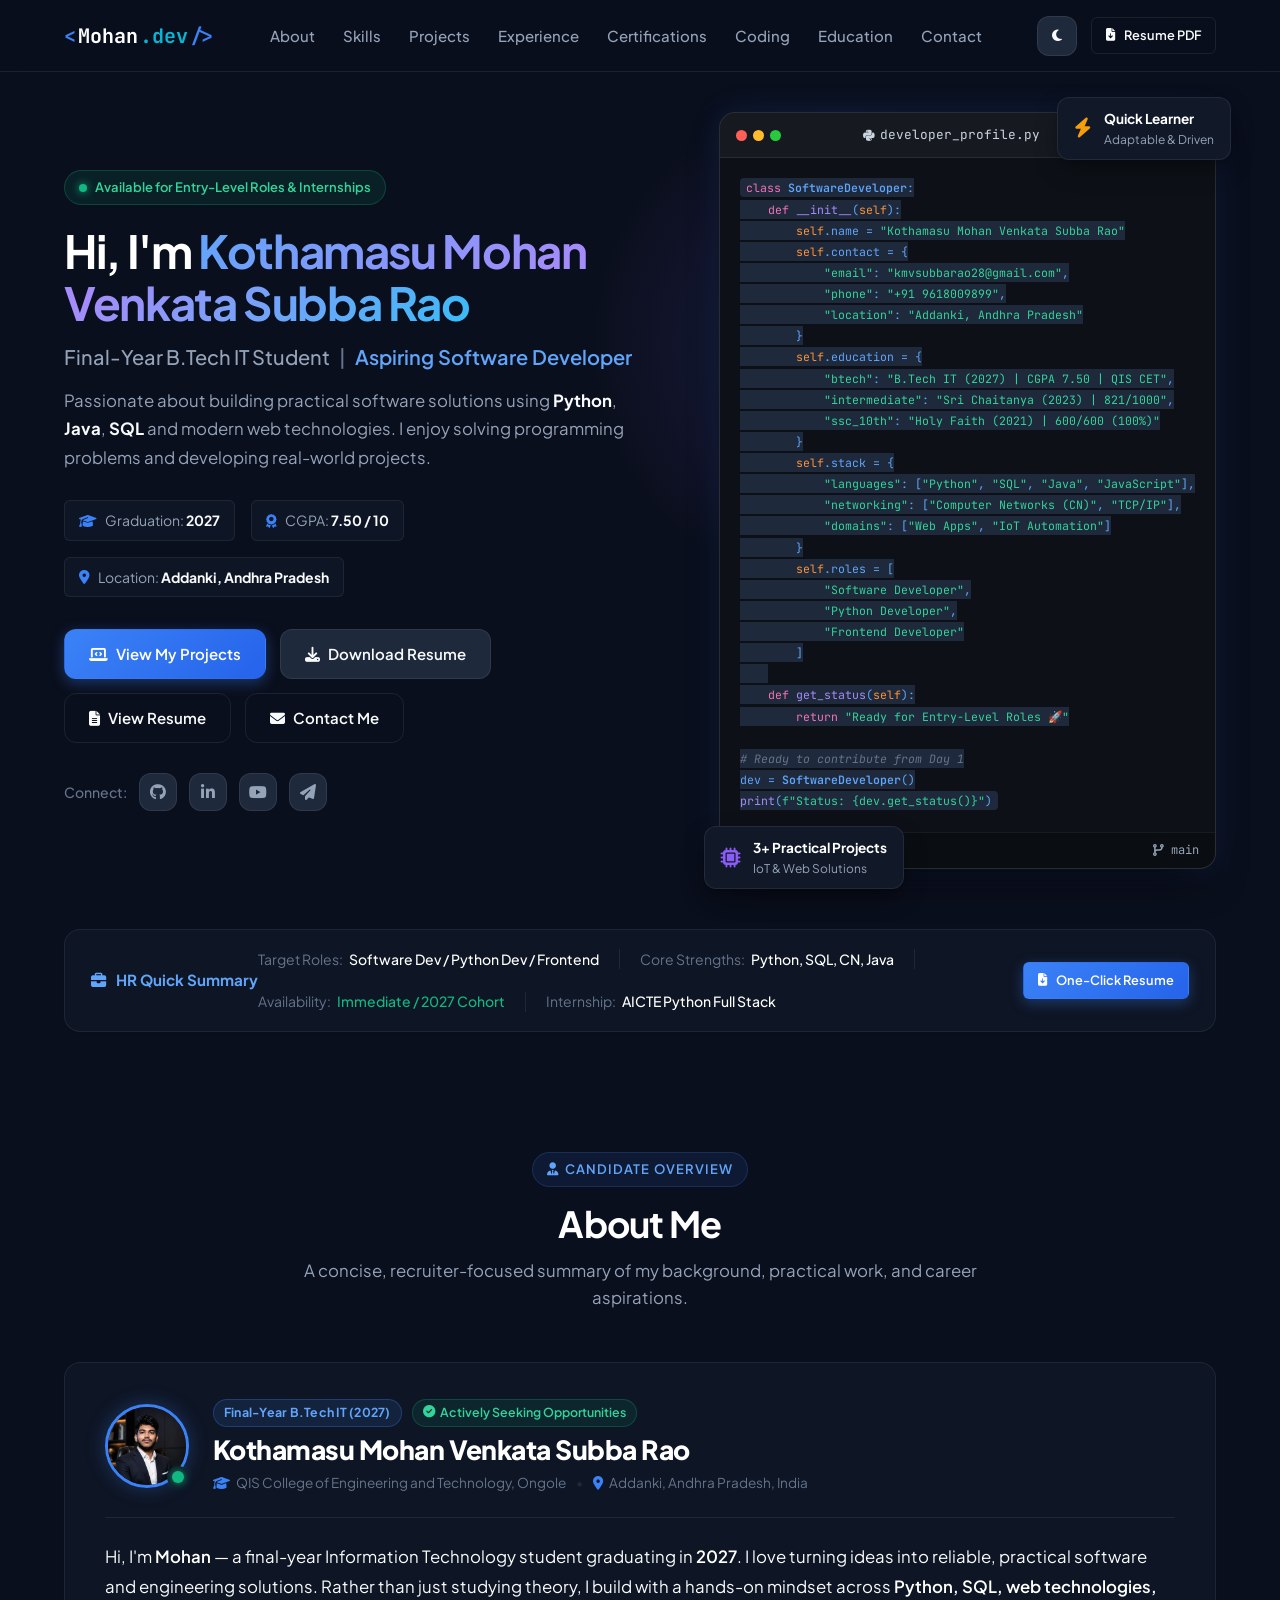
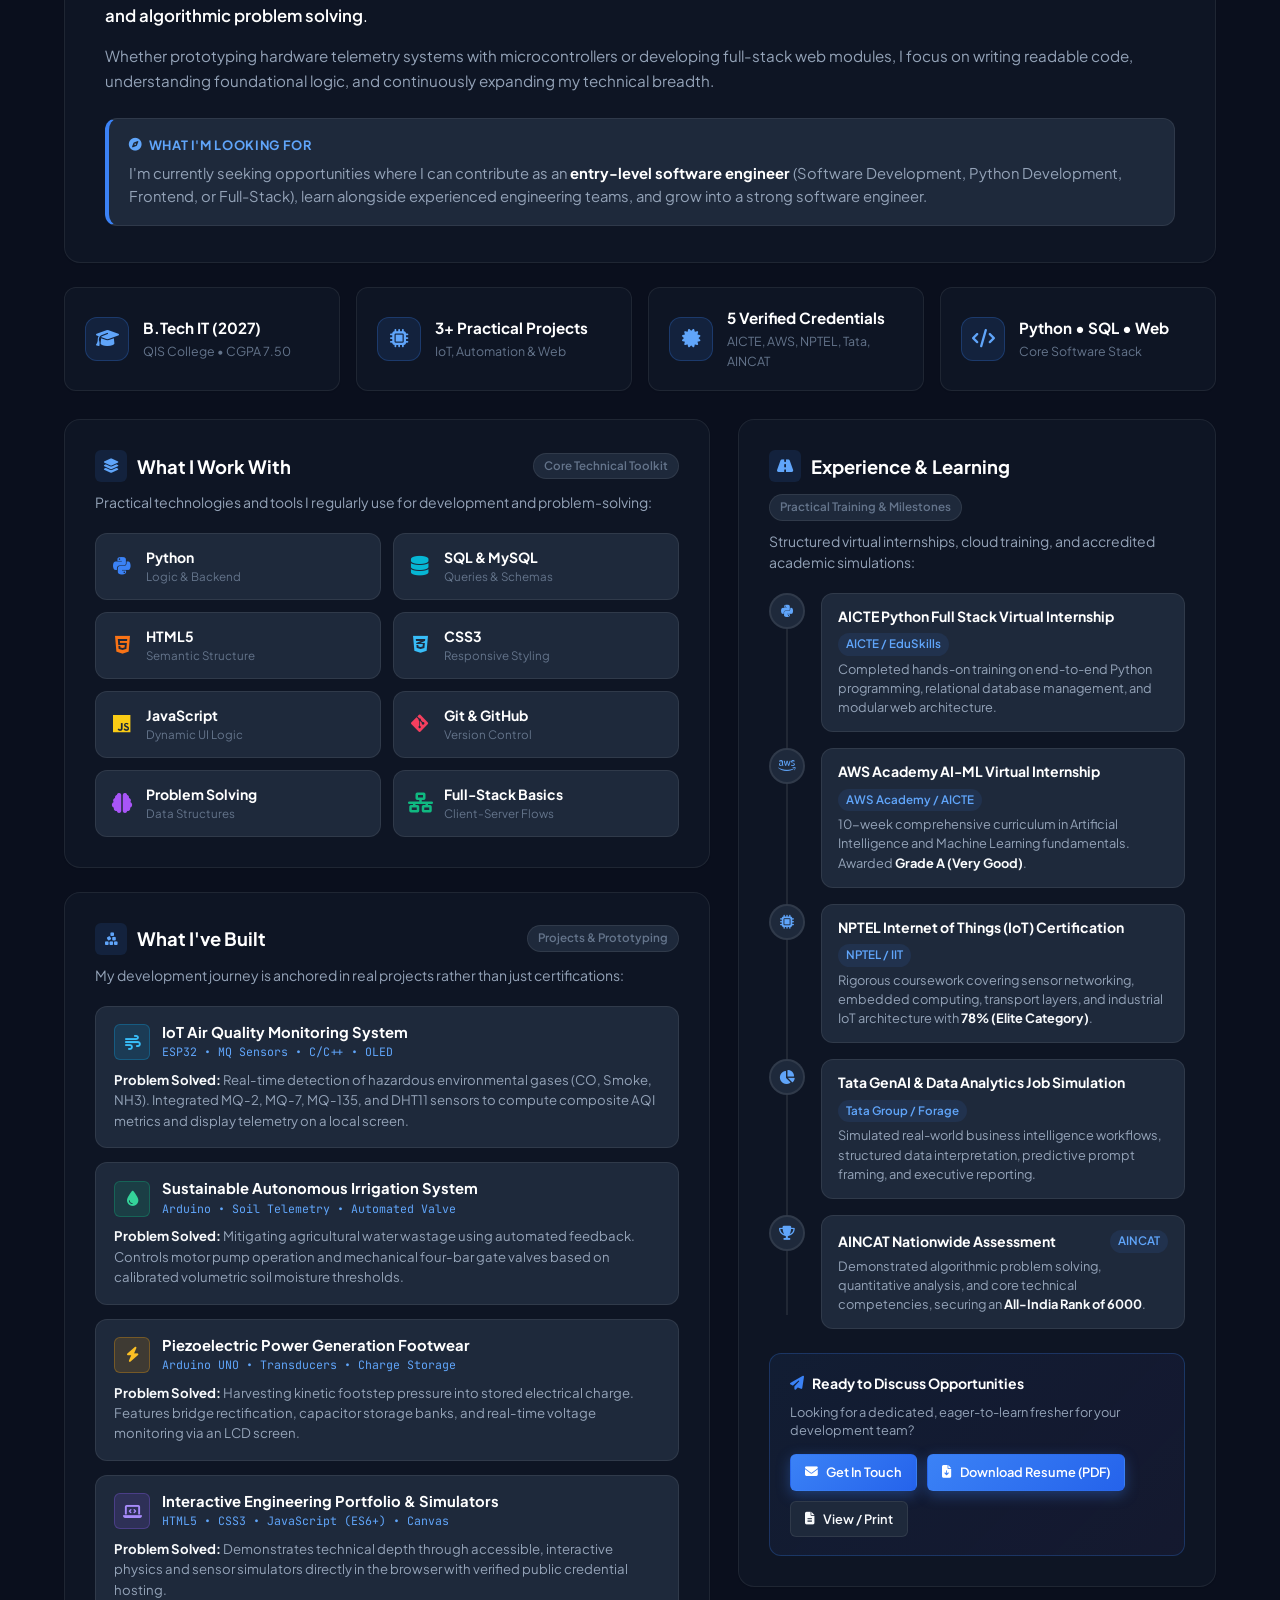
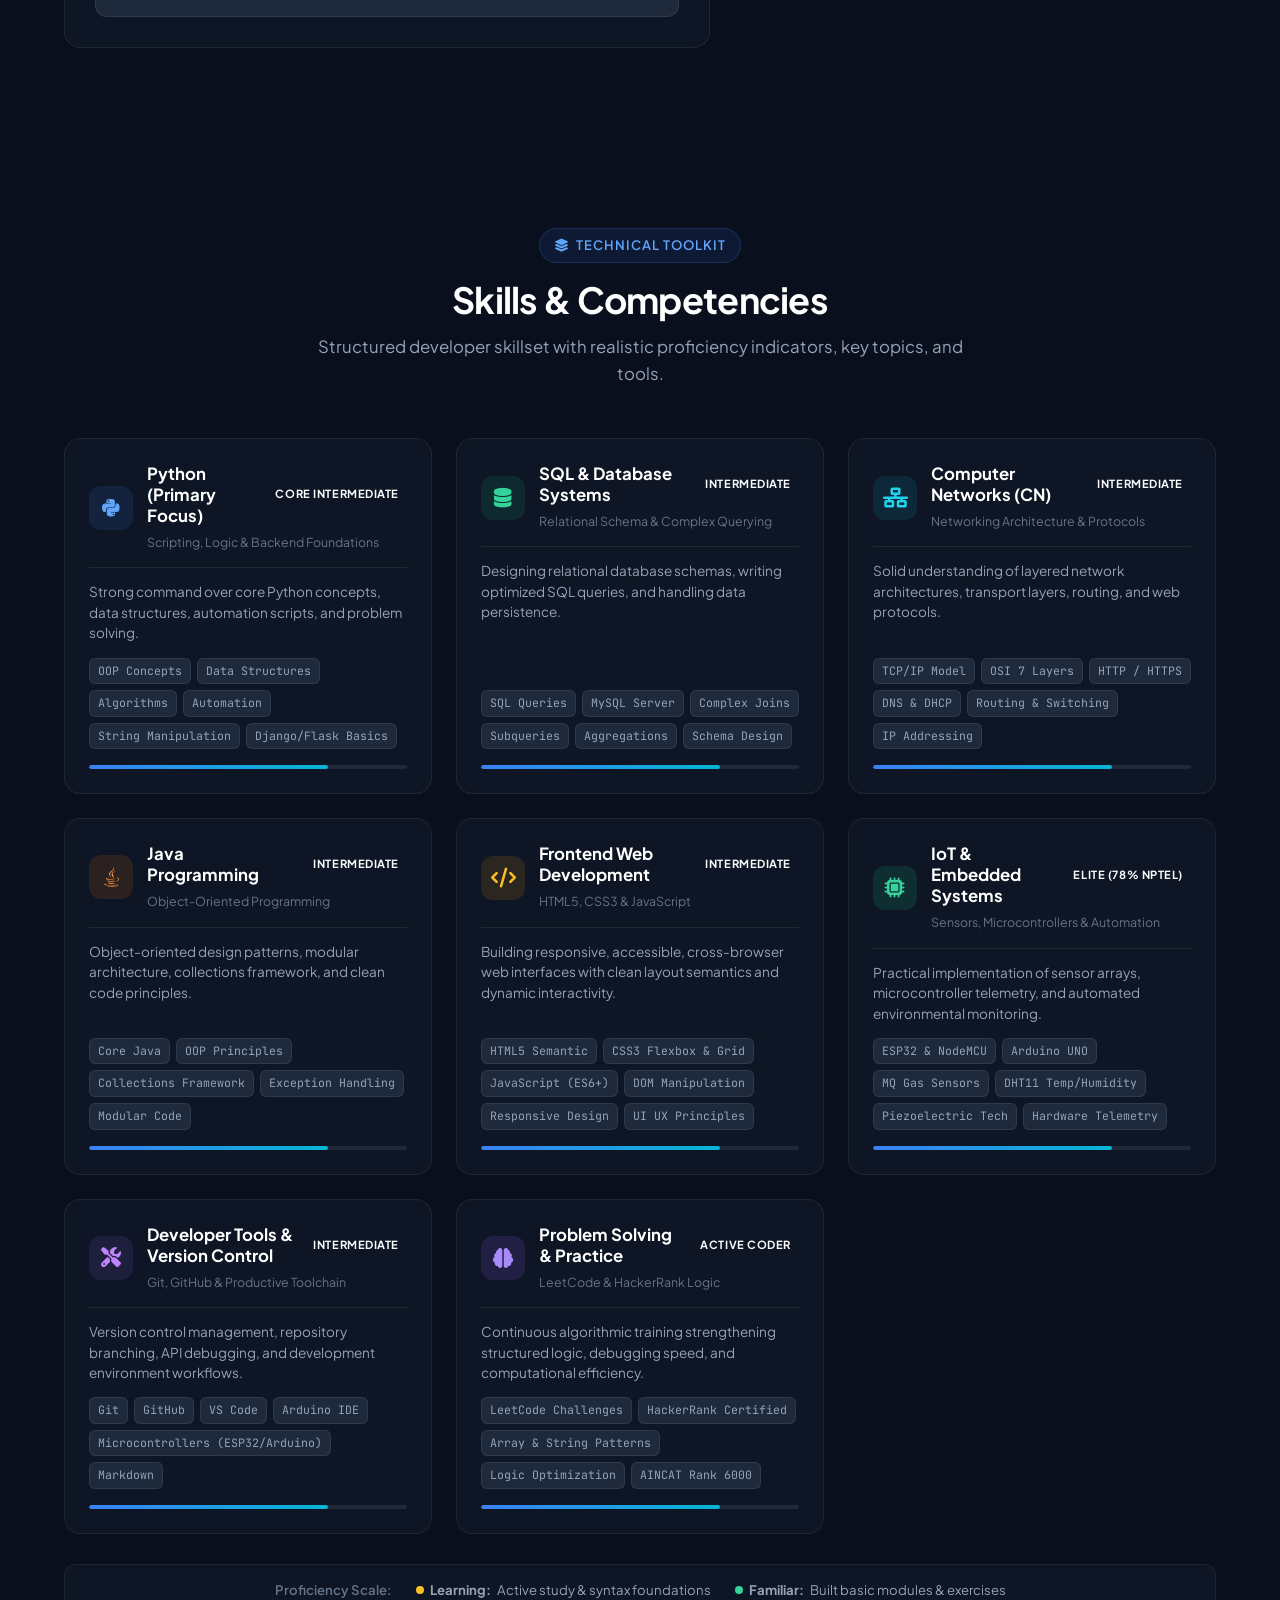
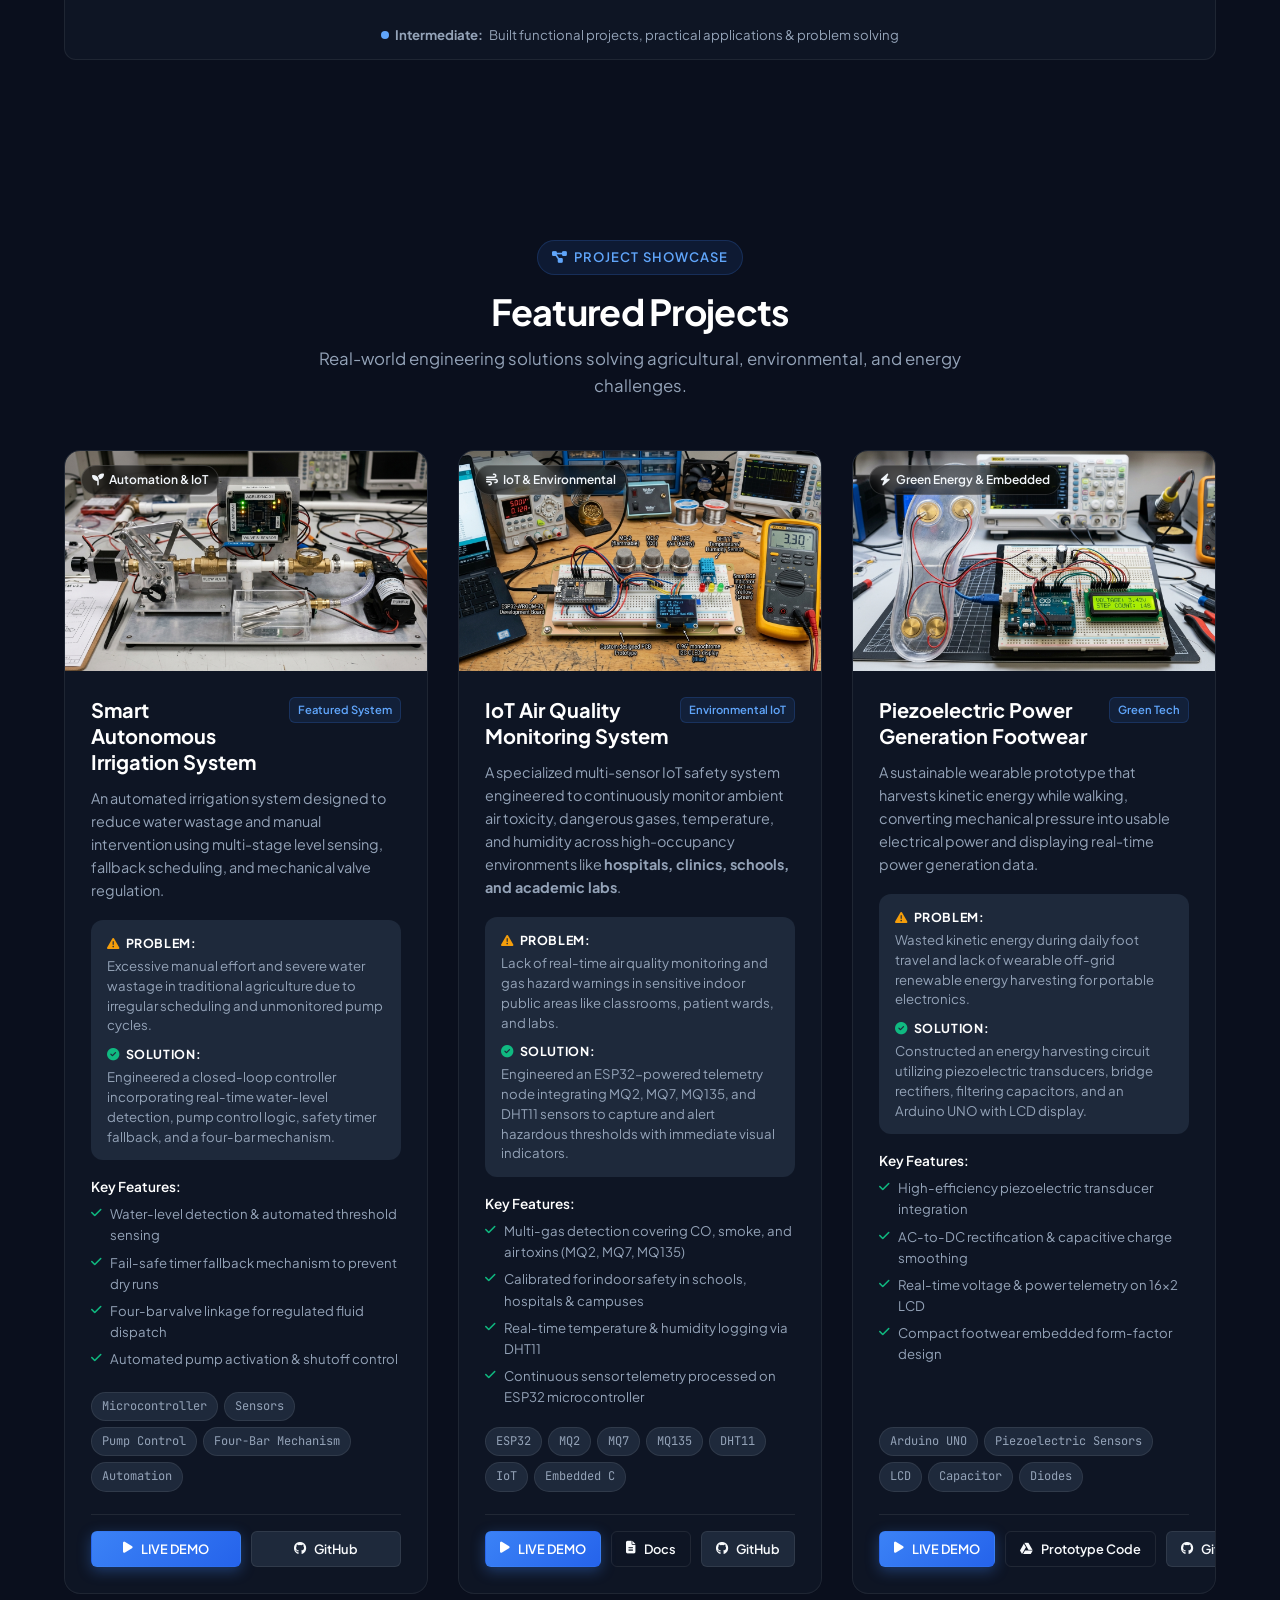
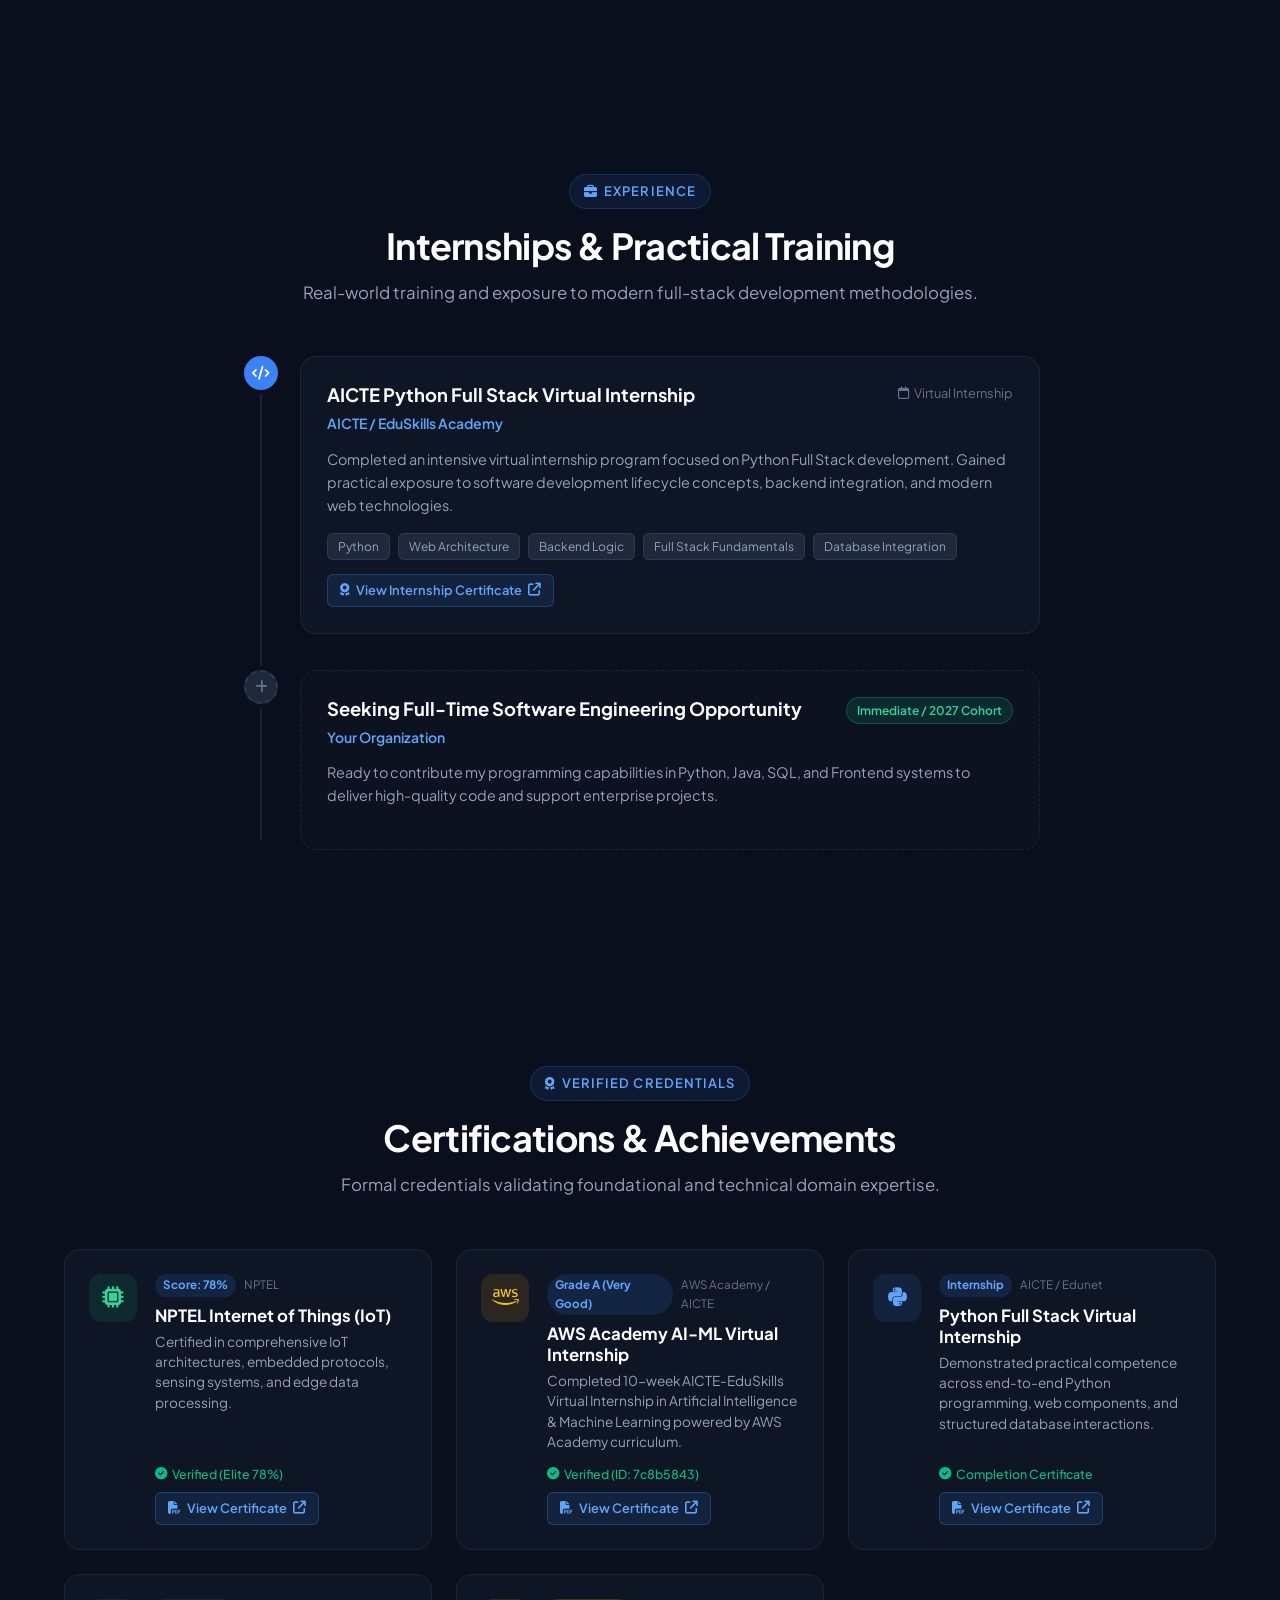
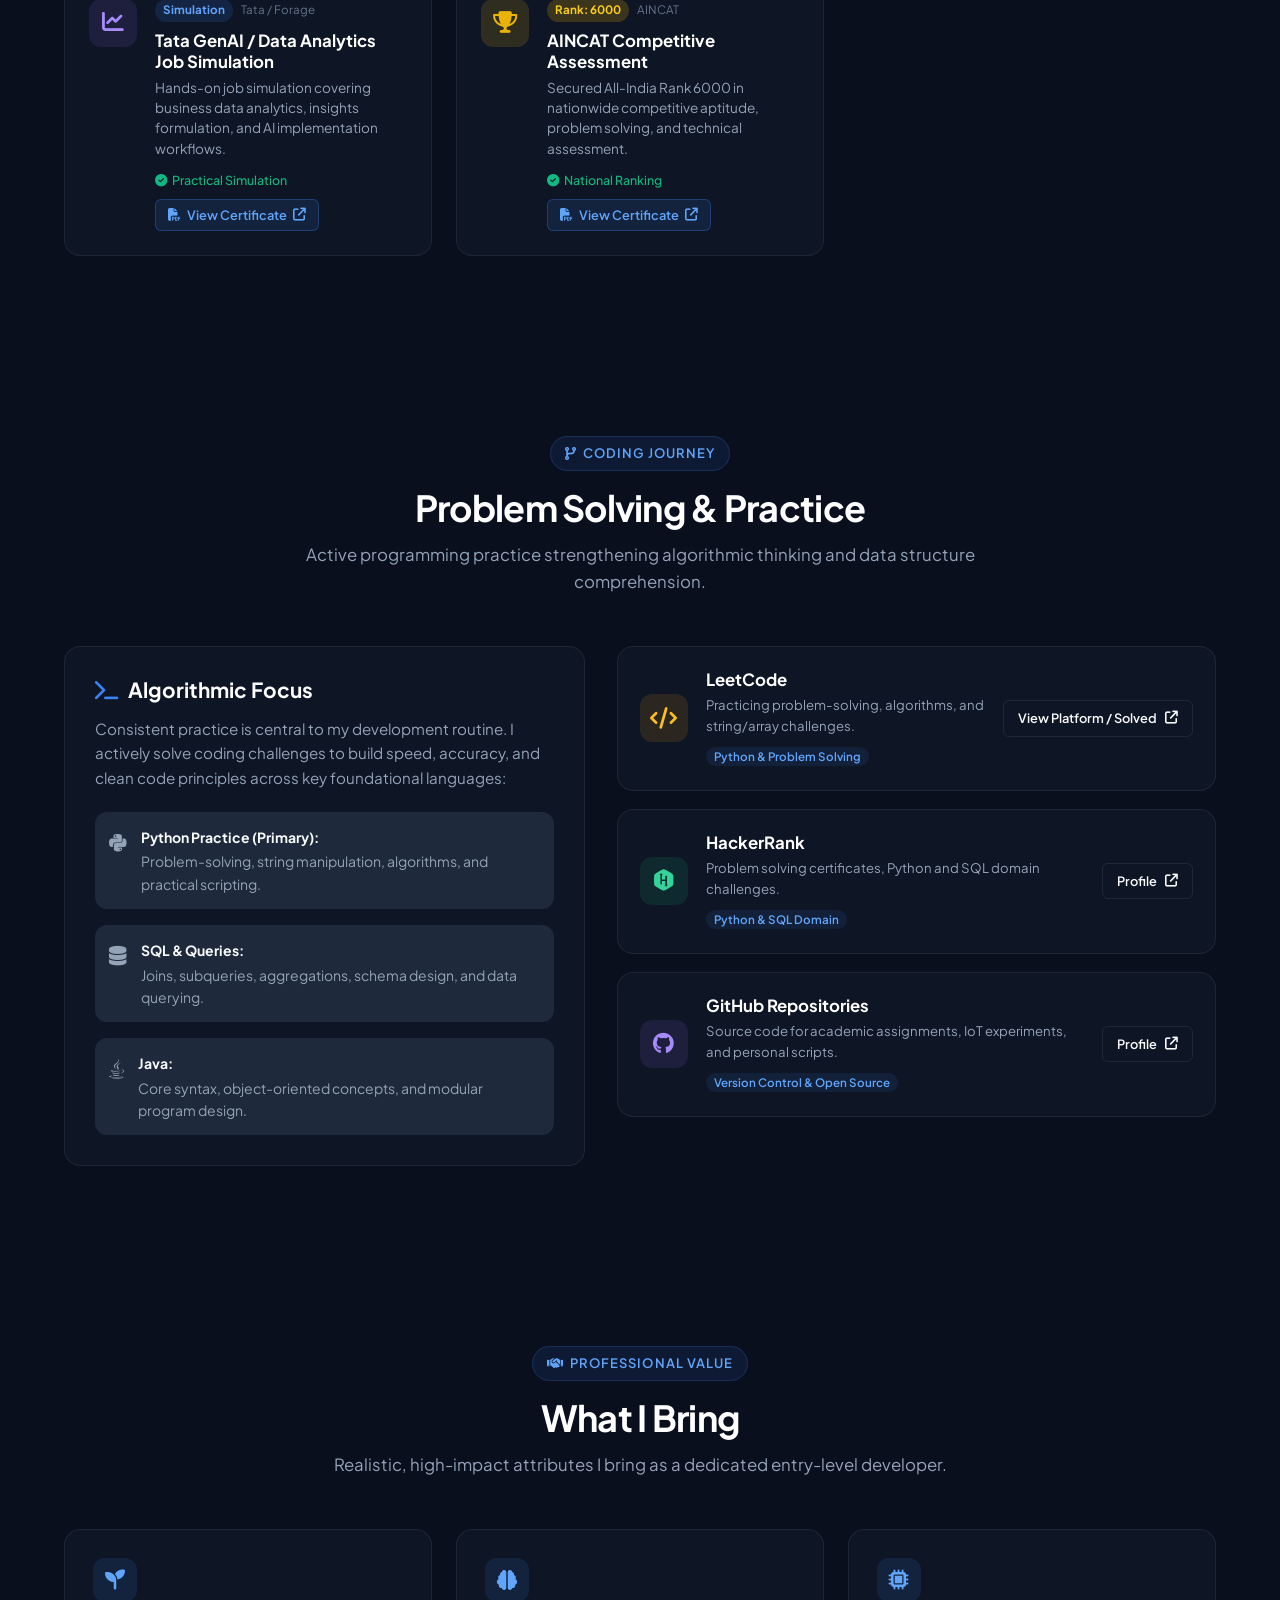
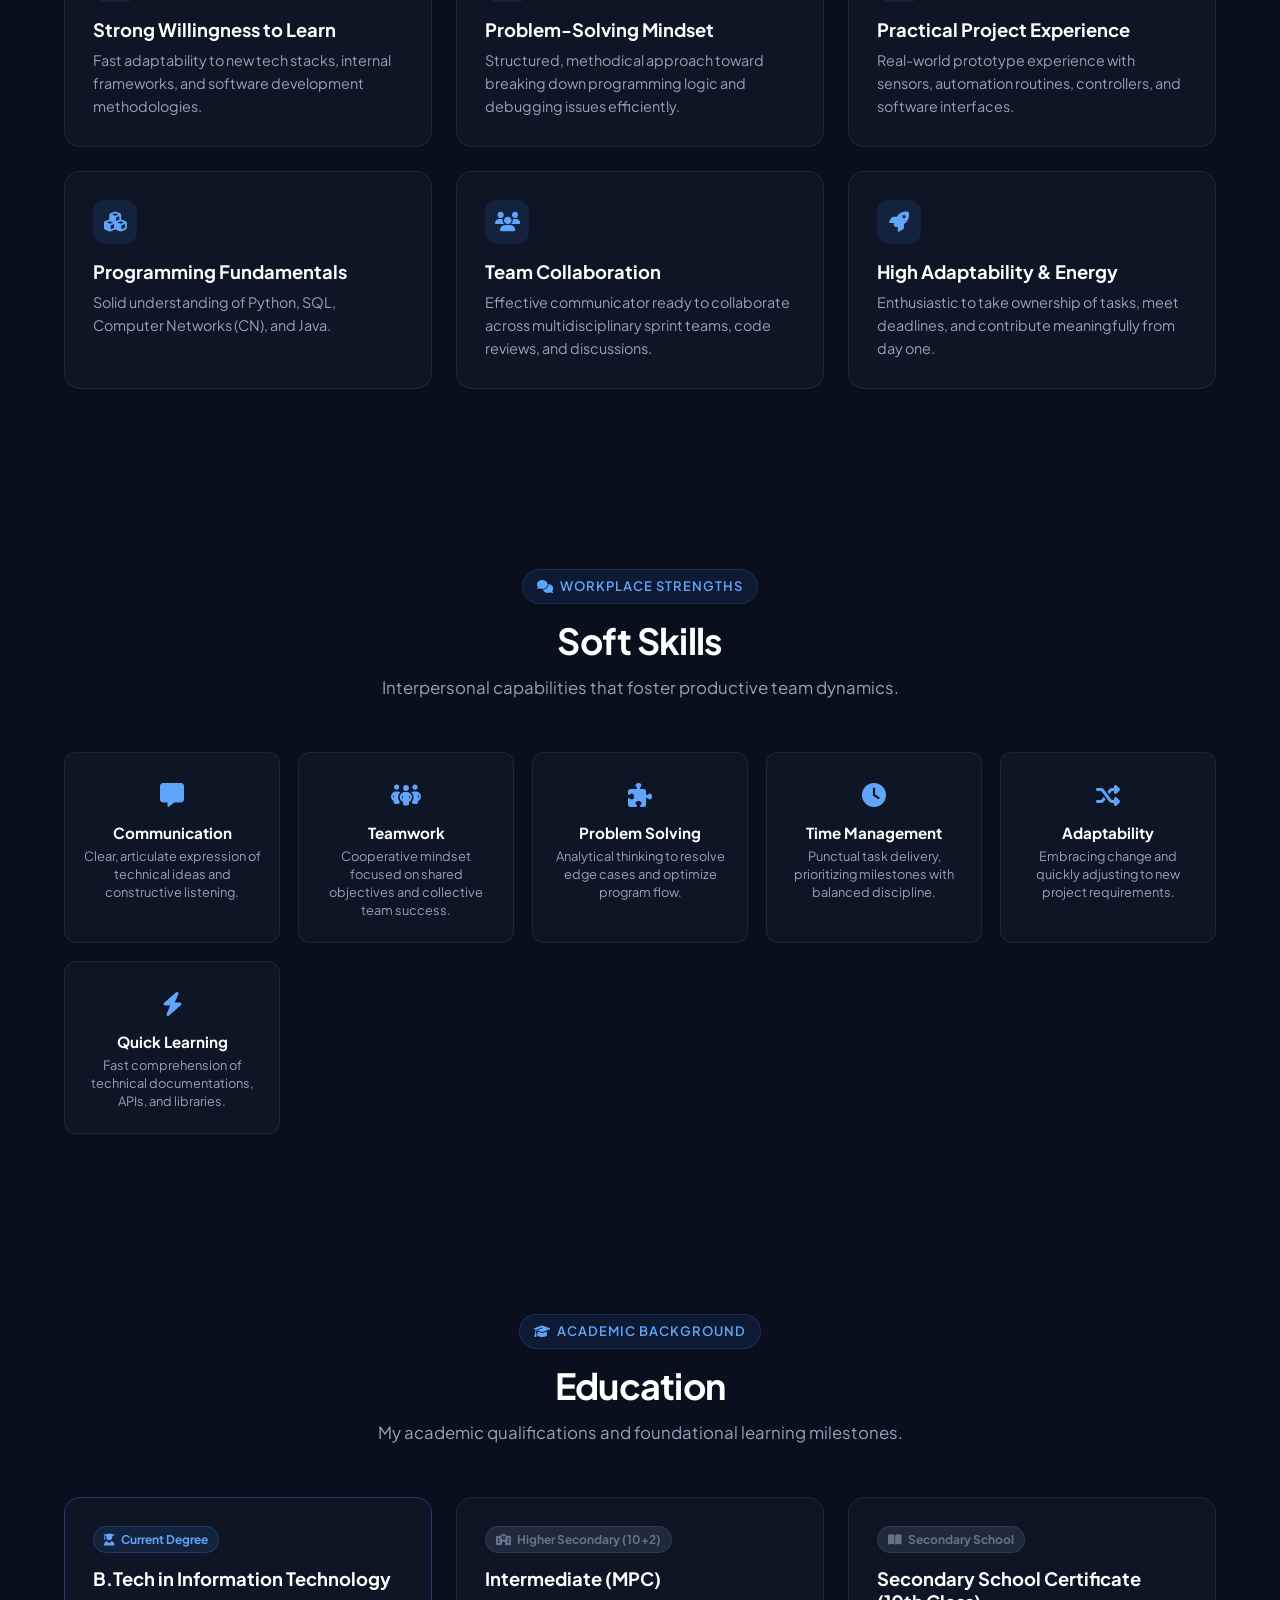
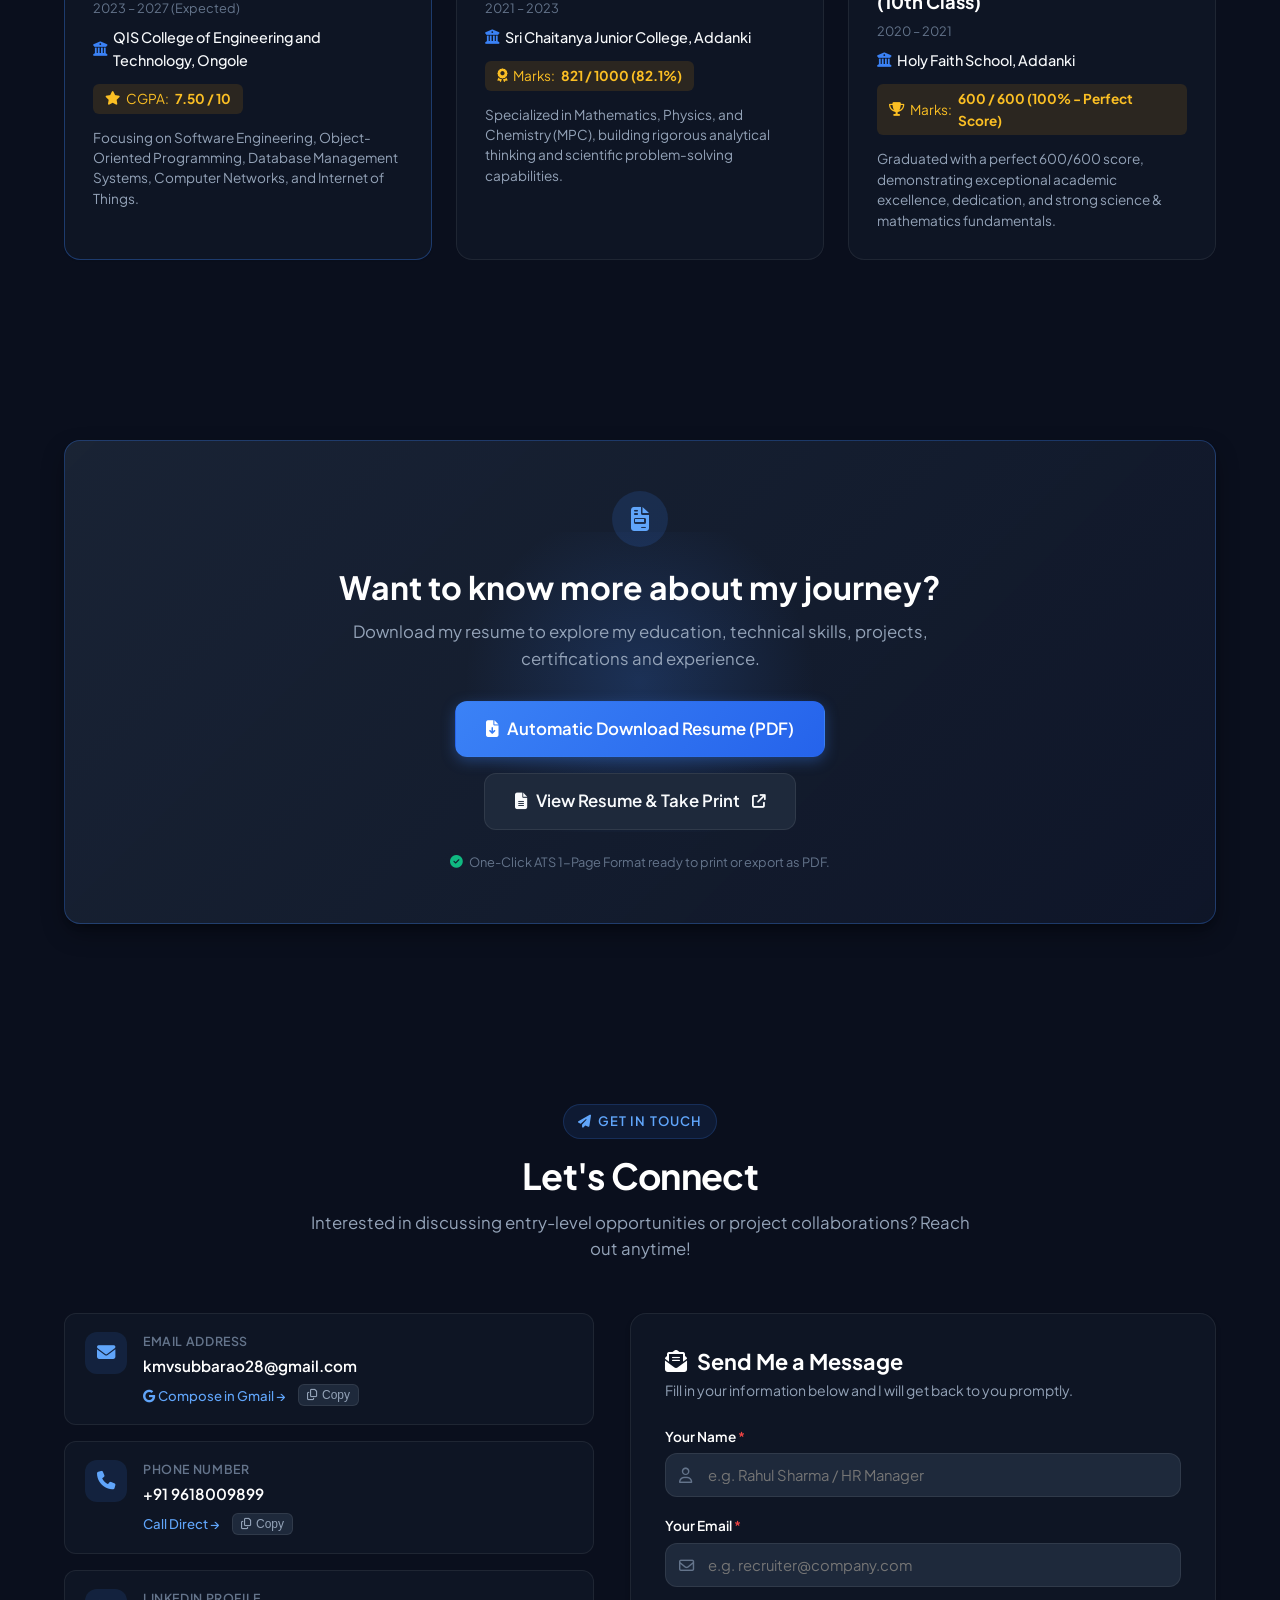
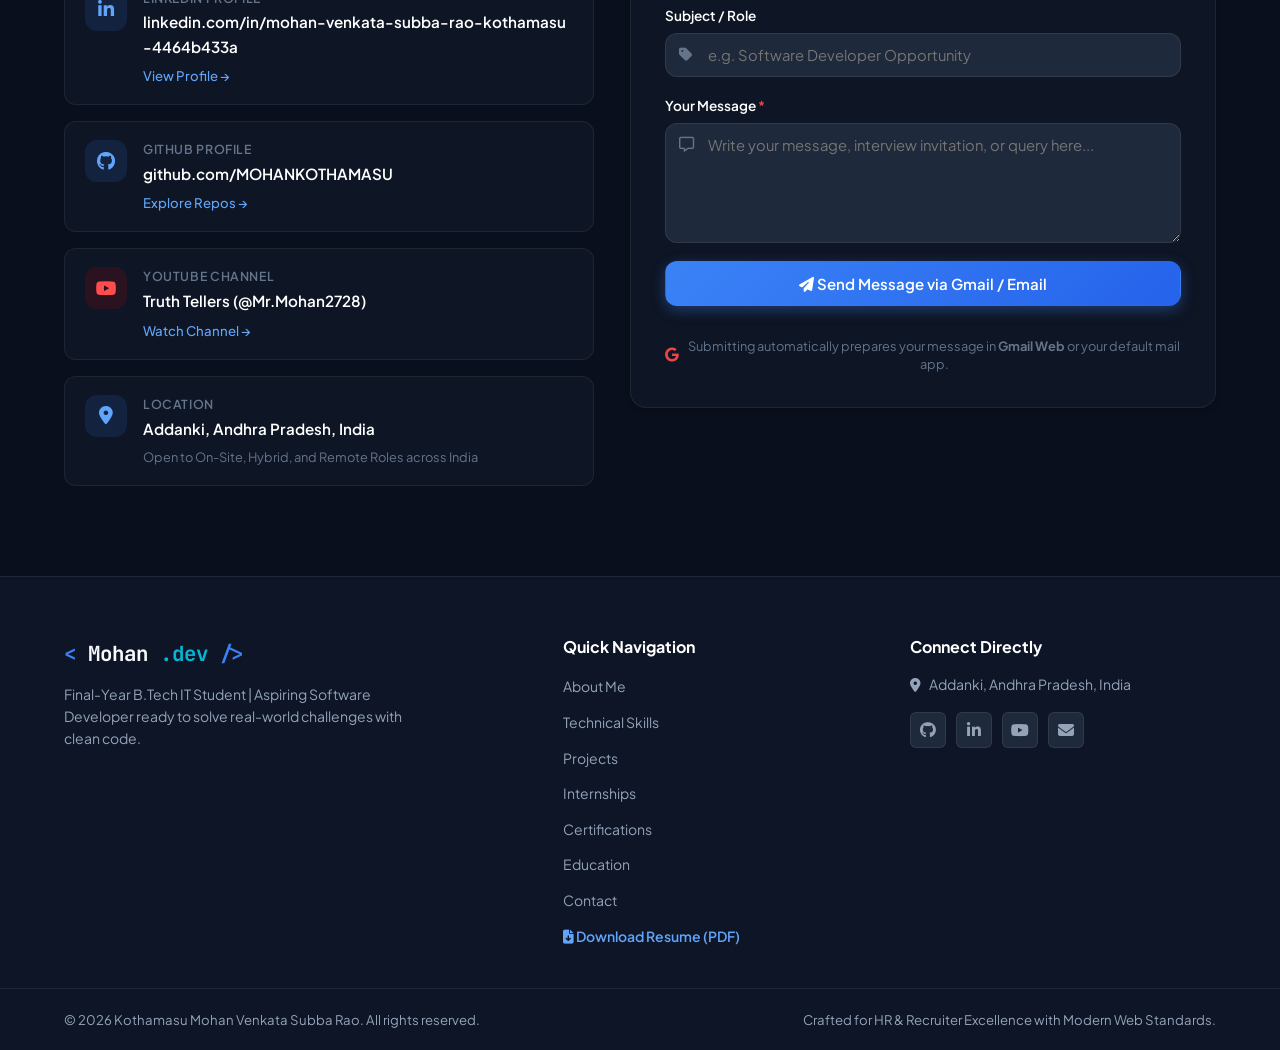
==== commit 41d6f6b5: "Fix direct automatic resume download on hero button and streamline view/print options" ====
--- a/index.html
+++ b/index.html
@@ -63,9 +63,9 @@
           <i class="fa-solid fa-sun light-icon"></i>
         </button>
 
-        <!-- Quick Resume CTA -->
-        <a href="#resume" class="btn btn-outline btn-sm nav-resume-btn">
-          <i class="fa-solid fa-file-arrow-down"></i> Resume
+        <!-- Quick Resume Direct One-Click Download CTA -->
+        <a href="assets/Mohan_Venkata_Subba_Rao_Resume.pdf" download="Mohan_Venkata_Subba_Rao_Resume.pdf" class="btn btn-outline btn-sm nav-resume-btn" title="One-Click Download Complete ATS Resume (PDF)">
+          <i class="fa-solid fa-file-arrow-down"></i> Resume PDF
         </a>
 
         <!-- Mobile Menu Toggle Button -->
@@ -123,8 +123,11 @@
             <a href="#projects" class="btn btn-primary">
               <i class="fa-solid fa-laptop-code"></i> View My Projects
             </a>
-            <a href="#resume" class="btn btn-secondary">
+            <a href="assets/Mohan_Venkata_Subba_Rao_Resume.pdf" download="Mohan_Venkata_Subba_Rao_Resume.pdf" class="btn btn-secondary" id="hero-download-resume-btn" title="Click to Automatically Download Resume (PDF)">
               <i class="fa-solid fa-download"></i> Download Resume
+            </a>
+            <a href="assets/resume-preview.html" target="_blank" rel="noopener noreferrer" class="btn btn-outline" id="hero-view-resume-btn" title="View Resume on another page & take print">
+              <i class="fa-solid fa-file-lines"></i> View Resume
             </a>
             <a href="#contact" class="btn btn-outline">
               <i class="fa-solid fa-envelope"></i> Contact Me
@@ -250,6 +253,11 @@
               <span class="glance-value">AICTE Python Full Stack</span>
             </div>
           </div>
+          <div class="glance-cta">
+            <a href="assets/Mohan_Venkata_Subba_Rao_Resume.pdf" download="Mohan_Venkata_Subba_Rao_Resume.pdf" class="btn btn-primary btn-sm" title="One-Click Download Complete ATS Resume (PDF)">
+              <i class="fa-solid fa-file-arrow-down"></i> One-Click Resume
+            </a>
+          </div>
         </div>
       </div>
     </section>
@@ -579,7 +587,8 @@
                 </p>
                 <div class="recruiter-box-actions">
                   <a href="#contact" class="btn btn-primary btn-sm"><i class="fa-solid fa-envelope"></i> Get In Touch</a>
-                  <a href="assets/resume-preview.html" target="_blank" class="btn btn-secondary btn-sm"><i class="fa-solid fa-file-lines"></i> View Resume</a>
+                  <a href="assets/Mohan_Venkata_Subba_Rao_Resume.pdf" download="Mohan_Venkata_Subba_Rao_Resume.pdf" class="btn btn-primary btn-sm"><i class="fa-solid fa-file-arrow-down"></i> Download Resume (PDF)</a>
+                  <a href="assets/resume-preview.html" target="_blank" rel="noopener noreferrer" class="btn btn-secondary btn-sm"><i class="fa-solid fa-file-lines"></i> View / Print</a>
                 </div>
               </div>
             </div>
@@ -1482,13 +1491,14 @@
             </p>
 
             <div class="resume-action-buttons">
-              <!-- Direct Link to 1-Page ATS Printable Resume -->
-              <a href="assets/resume-preview.html" target="_blank" id="download-resume-btn" class="btn btn-primary btn-lg">
-                <i class="fa-solid fa-file-pdf"></i> Open & Print / Save as PDF
+              <!-- Option 1: Automatic Direct Download of Complete PDF Resume -->
+              <a href="assets/Mohan_Venkata_Subba_Rao_Resume.pdf" download="Mohan_Venkata_Subba_Rao_Resume.pdf" id="download-resume-btn" class="btn btn-primary btn-lg" title="Automatic Download Resume (PDF)">
+                <i class="fa-solid fa-file-arrow-down"></i> Automatic Download Resume (PDF)
               </a>
-              <button type="button" class="btn btn-outline btn-lg" id="preview-resume-modal-btn">
-                <i class="fa-solid fa-eye"></i> Quick View Overview
-              </button>
+              <!-- Option 2: Go to page to see resume and take print -->
+              <a href="assets/resume-preview.html" target="_blank" rel="noopener noreferrer" class="btn btn-secondary btn-lg" id="view-print-resume-btn" title="View Resume Page & Take Print">
+                <i class="fa-solid fa-file-lines"></i> View Resume &amp; Take Print <i class="fa-solid fa-arrow-up-right-from-square" style="font-size: 0.8em; margin-left: 4px;"></i>
+              </a>
             </div>
 
             <div class="resume-note">
@@ -1655,7 +1665,12 @@
           <div class="sheet-header">
             <h2>KOTHAMASU MOHAN VENKATA SUBBA RAO</h2>
             <p class="sheet-sub">Final-Year B.Tech IT Student | Aspiring Software Developer</p>
-            <p class="sheet-contact">Addanki, Andhra Pradesh, India | +91 9618009899 | kmvsubbarao28@gmail.com | github.com/MOHANKOTHAMASU</p>
+            <p class="sheet-contact">Addanki, Andhra Pradesh, India | <a href="tel:+919618009899" style="color: inherit;">+91 9618009899</a> | <a href="mailto:kmvsubbarao28@gmail.com" style="color: inherit;">kmvsubbarao28@gmail.com</a></p>
+            <p class="sheet-contact" style="margin-top: 3px;">
+              <a href="https://mohankothamasu.github.io/portfolio/" target="_blank" rel="noopener noreferrer" style="color: var(--primary-light);">mohankothamasu.github.io/portfolio</a> |
+              <a href="https://github.com/MOHANKOTHAMASU" target="_blank" rel="noopener noreferrer" style="color: var(--primary-light);">github.com/MOHANKOTHAMASU</a> |
+              <a href="https://www.linkedin.com/in/mohan-venkata-subba-rao-kothamasu-4464b433a" target="_blank" rel="noopener noreferrer" style="color: var(--primary-light);">linkedin.com/in/mohan-venkata-subba-rao-kothamasu</a>
+            </p>
           </div>
           <hr class="sheet-divider">
           
@@ -1692,8 +1707,11 @@
         </div>
       </div>
       <div class="modal-footer">
-        <a href="assets/resume-preview.html" target="_blank" class="btn btn-primary">
-          <i class="fa-solid fa-file-pdf"></i> Open & Print / Save as PDF
+        <a href="assets/Mohan_Venkata_Subba_Rao_Resume.pdf" download="Mohan_Venkata_Subba_Rao_Resume.pdf" class="btn btn-primary">
+          <i class="fa-solid fa-file-arrow-down"></i> Download Complete Resume (PDF)
+        </a>
+        <a href="assets/resume-preview.html" target="_blank" rel="noopener noreferrer" class="btn btn-outline">
+          <i class="fa-solid fa-print"></i> View &amp; Print
         </a>
         <button class="btn btn-secondary" id="modal-cancel-btn">Close</button>
       </div>
@@ -1733,6 +1751,7 @@
           <li><a href="#certifications">Certifications</a></li>
           <li><a href="#education">Education</a></li>
           <li><a href="#contact">Contact</a></li>
+          <li><a href="assets/Mohan_Venkata_Subba_Rao_Resume.pdf" download="Mohan_Venkata_Subba_Rao_Resume.pdf" style="color: var(--primary-light); font-weight: 600;"><i class="fa-solid fa-file-arrow-down"></i> Download Resume (PDF)</a></li>
         </ul>
       </div>
 
@@ -2249,6 +2268,8 @@
     </div>
   </div>
 
+  <!-- Embedded Resume PDF Data for 100% Instant Offline & Online Downloads -->
+  <script src="js/resume-base64.js"></script>
   <!-- Main JavaScript File -->
   <script src="js/script.js"></script>
   <!-- Interactive Simulations Script -->
--- a/css/style.css
+++ b/css/style.css
@@ -1,4969 +1,5048 @@
-/* ==========================================================================
-   Mohan Venkata Subba Rao - Professional Developer Portfolio
-   Modern, Clean, Minimal & HR-Impressive CSS Design System
-   ========================================================================== */
-
-/* --------------------------------------------------------------------------
-   1. CSS Variables & Theme Design Tokens
-   -------------------------------------------------------------------------- */
-:root {
-  /* Color Palette - Dark Theme (Default) */
-  --bg-primary: #0a0f1d;
-  --bg-secondary: #111827;
-  --bg-card: rgba(17, 24, 39, 0.75);
-  --bg-card-hover: rgba(31, 41, 55, 0.85);
-  --bg-surface: #1e293b;
-  --bg-alt: #0d1527;
-
-  /* Accent Colors */
-  --primary: #3b82f6;
-  /* Vibrant Tech Blue */
-  --primary-rgb: 59, 130, 246;
-  --primary-hover: #2563eb;
-  --primary-light: #60a5fa;
-  --accent: #8b5cf6;
-  /* Purple Accent */
-  --accent-rgb: 139, 92, 246;
-  --accent-cyan: #06b6d4;
-  /* Cyan */
-  --accent-emerald: #10b981;
-  /* Emerald Green */
-  --warning: #f59e0b;
-  /* Amber */
-  --danger: #ef4444;
-  /* Red */
-
-  /* Text Colors */
-  --text-primary: #f8fafc;
-  --text-secondary: #94a3b8;
-  --text-muted: #64748b;
-  --text-heading: #ffffff;
-
-  /* Borders & Dividers */
-  --border-color: rgba(255, 255, 255, 0.08);
-  --border-focus: rgba(59, 130, 246, 0.5);
-  --border-card: rgba(255, 255, 255, 0.07);
-
-  /* Shadows */
-  --shadow-sm: 0 1px 2px 0 rgba(0, 0, 0, 0.05);
-  --shadow-md: 0 4px 6px -1px rgba(0, 0, 0, 0.2), 0 2px 4px -1px rgba(0, 0, 0, 0.1);
-  --shadow-lg: 0 10px 25px -3px rgba(0, 0, 0, 0.4), 0 4px 6px -2px rgba(0, 0, 0, 0.2);
-  --shadow-glow: 0 0 25px rgba(59, 130, 246, 0.18);
-  --shadow-card: 0 10px 30px -10px rgba(0, 0, 0, 0.5);
-
-  /* Typography */
-  --font-main: 'Plus Jakarta Sans', -apple-system, BlinkMacSystemFont, 'Segoe UI', Roboto, sans-serif;
-  --font-mono: 'JetBrains Mono', monospace;
-
-  /* Spacing & Layout */
-  --container-max: 1200px;
-  --header-height: 72px;
-  --radius-sm: 6px;
-  --radius-md: 12px;
-  --radius-lg: 16px;
-  --radius-full: 9999px;
-
-  /* Transitions */
-  --transition-fast: 0.15s ease;
-  --transition-normal: 0.25s cubic-bezier(0.4, 0, 0.2, 1);
-  --transition-smooth: 0.4s cubic-bezier(0.16, 1, 0.3, 1);
-}
-
-/* Light Theme Overrides */
-[data-theme="light"] {
-  --bg-primary: #f8fafc;
-  --bg-secondary: #ffffff;
-  --bg-card: rgba(255, 255, 255, 0.9);
-  --bg-card-hover: #ffffff;
-  --bg-surface: #f1f5f9;
-  --bg-alt: #f1f5f9;
-
-  --text-primary: #0f172a;
-  --text-secondary: #475569;
-  --text-muted: #64748b;
-  --text-heading: #0f172a;
-
-  --border-color: rgba(0, 0, 0, 0.08);
-  --border-focus: rgba(59, 130, 246, 0.6);
-  --border-card: rgba(0, 0, 0, 0.06);
-
-  --shadow-sm: 0 1px 3px rgba(0, 0, 0, 0.05);
-  --shadow-md: 0 4px 6px -1px rgba(0, 0, 0, 0.08);
-  --shadow-lg: 0 12px 24px -4px rgba(0, 0, 0, 0.08);
-  --shadow-glow: 0 0 25px rgba(59, 130, 246, 0.12);
-  --shadow-card: 0 10px 30px -10px rgba(0, 0, 0, 0.08);
-}
-
-/* --------------------------------------------------------------------------
-   2. Reset & Global Styles
-   -------------------------------------------------------------------------- */
-*,
-*::before,
-*::after {
-  box-sizing: border-box;
-  margin: 0;
-  padding: 0;
-}
-
-html {
-  font-size: 16px;
-  scroll-behavior: smooth;
-  scroll-padding-top: calc(var(--header-height) + 20px);
-}
-
-body {
-  font-family: var(--font-main);
-  background-color: var(--bg-primary);
-  color: var(--text-primary);
-  line-height: 1.6;
-  -webkit-font-smoothing: antialiased;
-  -moz-osx-font-smoothing: grayscale;
-  overflow-x: hidden;
-  transition: background-color var(--transition-normal), color var(--transition-normal);
-}
-
-/* Custom Scrollbar */
-::-webkit-scrollbar {
-  width: 8px;
-}
-
-::-webkit-scrollbar-track {
-  background: var(--bg-primary);
-}
-
-::-webkit-scrollbar-thumb {
-  background: var(--bg-surface);
-  border-radius: 4px;
-}
-
-::-webkit-scrollbar-thumb:hover {
-  background: var(--primary);
-}
-
-/* Container */
-.container {
-  width: 100%;
-  max-width: var(--container-max);
-  margin-left: auto;
-  margin-right: auto;
-  padding-left: 24px;
-  padding-right: 24px;
-}
-
-/* Typography Helpers */
-h1,
-h2,
-h3,
-h4,
-h5,
-h6 {
-  color: var(--text-heading);
-  font-weight: 700;
-  line-height: 1.25;
-}
-
-p {
-  color: var(--text-secondary);
-}
-
-a {
-  color: inherit;
-  text-decoration: none;
-  transition: color var(--transition-fast);
-}
-
-img {
-  max-width: 100%;
-  height: auto;
-  display: block;
-}
-
-code {
-  font-family: var(--font-mono);
-  font-size: 0.875em;
-  background: var(--bg-surface);
-  padding: 2px 6px;
-  border-radius: 4px;
-  color: var(--primary-light);
-}
-
-.gradient-text {
-  background: linear-gradient(135deg, #60a5fa 0%, #a78bfa 50%, #38bdf8 100%);
-  -webkit-background-clip: text;
-  -webkit-text-fill-color: transparent;
-}
-
-.text-primary {
-  color: var(--primary) !important;
-}
-
-.text-accent {
-  color: var(--accent) !important;
-}
-
-.text-warning {
-  color: var(--warning) !important;
-}
-
-.text-success {
-  color: var(--accent-emerald) !important;
-}
-
-.font-semibold {
-  font-weight: 600;
-}
-
-/* --------------------------------------------------------------------------
-   3. Buttons & Component Utilities
-   -------------------------------------------------------------------------- */
-.btn {
-  display: inline-flex;
-  align-items: center;
-  justify-content: center;
-  gap: 8px;
-  font-family: var(--font-main);
-  font-weight: 600;
-  font-size: 0.9375rem;
-  padding: 12px 24px;
-  border-radius: var(--radius-md);
-  border: 1px solid transparent;
-  cursor: pointer;
-  transition: all var(--transition-normal);
-  text-align: center;
-  white-space: nowrap;
-  user-select: none;
-}
-
-.btn-sm {
-  padding: 8px 16px;
-  font-size: 0.85rem;
-  border-radius: var(--radius-sm);
-}
-
-.btn-lg {
-  padding: 14px 30px;
-  font-size: 1.05rem;
-}
-
-.btn-block {
-  width: 100%;
-}
-
-.btn-primary {
-  background: linear-gradient(135deg, var(--primary) 0%, #2563eb 100%);
-  color: #ffffff;
-  box-shadow: 0 4px 14px rgba(59, 130, 246, 0.35);
-}
-
-.btn-primary:hover {
-  background: linear-gradient(135deg, #2563eb 0%, #1d4ed8 100%);
-  box-shadow: 0 6px 20px rgba(59, 130, 246, 0.45);
-  transform: translateY(-2px);
-}
-
-.btn-secondary {
-  background: var(--bg-surface);
-  color: var(--text-primary);
-  border-color: var(--border-color);
-}
-
-.btn-secondary:hover {
-  background: var(--bg-card-hover);
-  border-color: rgba(255, 255, 255, 0.15);
-  transform: translateY(-2px);
-}
-
-.btn-outline {
-  background: transparent;
-  color: var(--text-primary);
-  border-color: var(--border-color);
-}
-
-.btn-outline:hover {
-  background: rgba(59, 130, 246, 0.1);
-  border-color: var(--primary);
-  color: var(--primary-light);
-  transform: translateY(-2px);
-}
-
-.disabled-btn {
-  opacity: 0.65;
-  cursor: not-allowed !important;
-  background: var(--bg-surface) !important;
-  border-color: var(--border-color) !important;
-  color: var(--text-muted) !important;
-  box-shadow: none !important;
-  transform: none !important;
-}
-
-/* --------------------------------------------------------------------------
-   4. Section Headers & Layouts
-   -------------------------------------------------------------------------- */
-.section {
-  padding: 90px 0;
-  position: relative;
-}
-
-.section-header {
-  text-align: center;
-  max-width: 680px;
-  margin: 0 auto 50px auto;
-}
-
-.section-tag {
-  display: inline-flex;
-  align-items: center;
-  gap: 6px;
-  font-size: 0.8125rem;
-  font-weight: 600;
-  text-transform: uppercase;
-  letter-spacing: 0.08em;
-  color: var(--primary-light);
-  background: rgba(59, 130, 246, 0.1);
-  padding: 6px 14px;
-  border-radius: var(--radius-full);
-  border: 1px solid rgba(59, 130, 246, 0.2);
-  margin-bottom: 14px;
-}
-
-.section-title {
-  font-size: 2.25rem;
-  letter-spacing: -0.02em;
-  margin-bottom: 12px;
-}
-
-.section-subtitle {
-  font-size: 1.05rem;
-  color: var(--text-secondary);
-}
-
-/* --------------------------------------------------------------------------
-   5. Navigation Bar
-   -------------------------------------------------------------------------- */
-.navbar {
-  position: fixed;
-  top: 0;
-  left: 0;
-  right: 0;
-  height: var(--header-height);
-  background: rgba(10, 15, 29, 0.85);
-  backdrop-filter: blur(12px);
-  -webkit-backdrop-filter: blur(12px);
-  border-bottom: 1px solid var(--border-color);
-  z-index: 1000;
-  transition: all var(--transition-normal);
-}
-
-[data-theme="light"] .navbar {
-  background: rgba(248, 250, 252, 0.88);
-}
-
-.navbar.scrolled {
-  box-shadow: var(--shadow-md);
-  height: 64px;
-}
-
-.nav-container {
-  max-width: var(--container-max);
-  height: 100%;
-  margin: 0 auto;
-  padding: 0 24px;
-  display: flex;
-  align-items: center;
-  justify-content: space-between;
-}
-
-.nav-brand {
-  font-family: var(--font-mono);
-  font-size: 1.25rem;
-  font-weight: 700;
-  color: var(--text-heading);
-  display: flex;
-  align-items: center;
-  gap: 2px;
-}
-
-.brand-bracket {
-  color: var(--primary);
-}
-
-.brand-dot {
-  color: var(--accent-cyan);
-}
-
-.nav-menu {
-  display: flex;
-  align-items: center;
-}
-
-.nav-list {
-  display: flex;
-  list-style: none;
-  gap: 28px;
-}
-
-.nav-link {
-  font-size: 0.9375rem;
-  font-weight: 500;
-  color: var(--text-secondary);
-  position: relative;
-  padding: 6px 0;
-  transition: color var(--transition-fast);
-}
-
-.nav-link:hover,
-.nav-link.active {
-  color: var(--text-heading);
-}
-
-.nav-link.active::after {
-  content: '';
-  position: absolute;
-  bottom: 0;
-  left: 0;
-  width: 100%;
-  height: 2px;
-  background: var(--primary);
-  border-radius: 2px;
-}
-
-.nav-actions {
-  display: flex;
-  align-items: center;
-  gap: 14px;
-}
-
-.theme-btn {
-  background: var(--bg-surface);
-  border: 1px solid var(--border-color);
-  color: var(--text-primary);
-  width: 40px;
-  height: 40px;
-  border-radius: var(--radius-md);
-  display: flex;
-  align-items: center;
-  justify-content: center;
-  cursor: pointer;
-  transition: all var(--transition-normal);
-}
-
-.theme-btn:hover {
-  border-color: var(--primary);
-  color: var(--primary-light);
-}
-
-.light-icon {
-  display: none;
-}
-
-.dark-icon {
-  display: inline-block;
-}
-
-[data-theme="light"] .light-icon {
-  display: inline-block;
-}
-
-[data-theme="light"] .dark-icon {
-  display: none;
-}
-
-.nav-resume-btn {
-  display: inline-flex;
-}
-
-.mobile-toggle {
-  display: none;
-  background: transparent;
-  border: none;
-  cursor: pointer;
-  padding: 8px;
-  flex-direction: column;
-  gap: 5px;
-}
-
-.mobile-toggle .bar {
-  width: 22px;
-  height: 2px;
-  background-color: var(--text-primary);
-  transition: all var(--transition-normal);
-}
-
-/* --------------------------------------------------------------------------
-   6. Hero Section
-   -------------------------------------------------------------------------- */
-.hero-section {
-  min-height: 90vh;
-  display: flex;
-  align-items: center;
-  padding-top: calc(var(--header-height) + 40px);
-  padding-bottom: 60px;
-  position: relative;
-  overflow: hidden;
-}
-
-.hero-bg-glow {
-  position: absolute;
-  top: 10%;
-  right: 15%;
-  width: 500px;
-  height: 500px;
-  background: radial-gradient(circle, rgba(59, 130, 246, 0.12) 0%, rgba(139, 92, 246, 0.05) 50%, transparent 70%);
-  pointer-events: none;
-  z-index: 0;
-}
-
-.hero-grid {
-  display: grid;
-  grid-template-columns: 1.15fr 0.85fr;
-  gap: 50px;
-  align-items: center;
-  position: relative;
-  z-index: 1;
-}
-
-.status-pill {
-  display: inline-flex;
-  align-items: center;
-  gap: 8px;
-  background: rgba(16, 185, 129, 0.1);
-  border: 1px solid rgba(16, 185, 129, 0.25);
-  padding: 6px 14px;
-  border-radius: var(--radius-full);
-  margin-bottom: 20px;
-}
-
-.status-dot {
-  width: 8px;
-  height: 8px;
-  background-color: var(--accent-emerald);
-  border-radius: 50%;
-  box-shadow: 0 0 8px var(--accent-emerald);
-  animation: pulse-dot 2s infinite ease-in-out;
-}
-
-@keyframes pulse-dot {
-
-  0%,
-  100% {
-    transform: scale(1);
-    opacity: 1;
-  }
-
-  50% {
-    transform: scale(1.3);
-    opacity: 0.7;
-  }
-}
-
-.status-text {
-  font-size: 0.8125rem;
-  font-weight: 600;
-  color: #34d399;
-}
-
-[data-theme="light"] .status-text {
-  color: #059669;
-}
-
-.hero-title {
-  font-size: 2.85rem;
-  line-height: 1.15;
-  margin-bottom: 14px;
-  letter-spacing: -0.03em;
-}
-
-.hero-subtitle {
-  font-size: 1.25rem;
-  font-weight: 500;
-  color: var(--text-secondary);
-  margin-bottom: 18px;
-}
-
-.divider-slash {
-  color: var(--text-muted);
-  margin: 0 6px;
-}
-
-.highlight-role {
-  color: var(--primary-light);
-  font-weight: 600;
-}
-
-.hero-description {
-  font-size: 1.05rem;
-  line-height: 1.7;
-  color: var(--text-secondary);
-  margin-bottom: 28px;
-  max-width: 580px;
-}
-
-.hero-description strong {
-  color: var(--text-primary);
-}
-
-.hero-highlights {
-  display: flex;
-  flex-wrap: wrap;
-  gap: 16px;
-  margin-bottom: 32px;
-}
-
-.highlight-item {
-  display: flex;
-  align-items: center;
-  gap: 8px;
-  font-size: 0.875rem;
-  background: var(--bg-card);
-  border: 1px solid var(--border-card);
-  padding: 8px 14px;
-  border-radius: var(--radius-sm);
-  color: var(--text-secondary);
-}
-
-.highlight-item i {
-  color: var(--primary);
-}
-
-.highlight-item strong {
-  color: var(--text-primary);
-}
-
-.hero-actions {
-  display: flex;
-  flex-wrap: wrap;
-  gap: 14px;
-  margin-bottom: 30px;
-}
-
-.hero-socials {
-  display: flex;
-  align-items: center;
-  gap: 12px;
-}
-
-.socials-label {
-  font-size: 0.875rem;
-  font-weight: 500;
-  color: var(--text-muted);
-}
-
-.social-icon {
-  width: 38px;
-  height: 38px;
-  border-radius: var(--radius-md);
-  background: var(--bg-surface);
-  border: 1px solid var(--border-color);
-  color: var(--text-secondary);
-  display: flex;
-  align-items: center;
-  justify-content: center;
-  transition: all var(--transition-normal);
-}
-
-.social-icon:hover {
-  background: var(--primary);
-  color: #ffffff;
-  border-color: var(--primary);
-  transform: translateY(-3px);
-}
-
-.social-icon.youtube-social:hover,
-.footer-social-links a:hover i.fa-youtube {
-  background: #ff0000;
-  border-color: #ff0000;
-  color: #ffffff;
-  box-shadow: 0 4px 14px rgba(255, 0, 0, 0.4);
-}
-
-.youtube-icon-box {
-  background: rgba(255, 0, 0, 0.12) !important;
-  color: #ff4d4d !important;
-}
-
-
-/* Hero Right Visual: Profile Card + Code Window */
-.hero-visual {
-  position: relative;
-  display: flex;
-  flex-direction: column;
-  gap: 20px;
-}
-
-/* Executive Photo Card */
-.hero-profile-card {
-  background: var(--bg-card);
-  border: 1px solid var(--border-card);
-  border-radius: var(--radius-lg);
-  padding: 20px 24px;
-  display: flex;
-  align-items: center;
-  gap: 20px;
-  box-shadow: var(--shadow-md);
-  backdrop-filter: blur(10px);
-  transition: all var(--transition-normal);
-  position: relative;
-  overflow: hidden;
-}
-
-.hero-profile-card::before {
-  content: '';
-  position: absolute;
-  top: 0;
-  left: 0;
-  right: 0;
-  height: 3px;
-  background: linear-gradient(90deg, var(--primary), var(--accent), var(--accent-cyan));
-}
-
-.hero-profile-card:hover {
-  border-color: rgba(59, 130, 246, 0.4);
-  transform: translateY(-2px);
-  box-shadow: var(--shadow-lg);
-}
-
-.profile-photo-wrapper {
-  position: relative;
-  flex-shrink: 0;
-}
-
-.profile-photo-ring {
-  position: absolute;
-  inset: -4px;
-  border-radius: 50%;
-  background: linear-gradient(135deg, var(--primary), var(--accent), var(--accent-cyan));
-  z-index: 0;
-  animation: rotateRing 6s linear infinite;
-}
-
-@keyframes rotateRing {
-  0% {
-    transform: rotate(0deg);
-  }
-
-  100% {
-    transform: rotate(360deg);
-  }
-}
-
-.profile-photo {
-  width: 90px;
-  height: 90px;
-  border-radius: 50%;
-  object-fit: cover;
-  object-position: top center;
-  position: relative;
-  z-index: 1;
-  border: 3px solid var(--bg-secondary);
-  box-shadow: 0 4px 14px rgba(0, 0, 0, 0.35);
-  display: block;
-}
-
-.photo-status-badge {
-  position: absolute;
-  bottom: -4px;
-  left: 50%;
-  transform: translateX(-50%);
-  background: rgba(10, 15, 29, 0.9);
-  border: 1px solid rgba(16, 185, 129, 0.4);
-  color: #34d399;
-  font-size: 0.65rem;
-  font-weight: 700;
-  padding: 2px 8px;
-  border-radius: var(--radius-full);
-  display: flex;
-  align-items: center;
-  gap: 4px;
-  white-space: nowrap;
-  z-index: 2;
-  box-shadow: 0 2px 8px rgba(0, 0, 0, 0.4);
-}
-
-.hero-profile-info {
-  display: flex;
-  flex-direction: column;
-  gap: 4px;
-}
-
-.profile-card-name {
-  font-size: 1.15rem;
-  font-weight: 700;
-  color: var(--text-heading);
-  letter-spacing: -0.01em;
-}
-
-.profile-card-title {
-  font-size: 0.825rem;
-  color: var(--primary-light);
-  font-weight: 600;
-}
-
-.profile-pills {
-  display: flex;
-  flex-wrap: wrap;
-  gap: 6px;
-  margin-top: 6px;
-}
-
-.pill-mini {
-  font-size: 0.725rem;
-  background: var(--bg-surface);
-  border: 1px solid var(--border-color);
-  color: var(--text-secondary);
-  padding: 2px 8px;
-  border-radius: var(--radius-sm);
-  display: inline-flex;
-  align-items: center;
-  gap: 4px;
-}
-
-.pill-mini i {
-  color: var(--primary);
-  font-size: 0.7rem;
-}
-
-.code-window {
-  background: #0d1117;
-  border: 1px solid rgba(255, 255, 255, 0.12);
-  border-radius: var(--radius-lg);
-  box-shadow: var(--shadow-lg);
-  overflow: hidden;
-  font-family: var(--font-mono);
-}
-
-[data-theme="light"] .code-window {
-  background: #1e293b;
-  border-color: #334155;
-}
-
-.code-header {
-  background: rgba(255, 255, 255, 0.04);
-  border-bottom: 1px solid rgba(255, 255, 255, 0.08);
-  padding: 12px 16px;
-  display: flex;
-  align-items: center;
-  justify-content: space-between;
-}
-
-.window-controls {
-  display: flex;
-  gap: 6px;
-}
-
-.window-controls .control {
-  width: 11px;
-  height: 11px;
-  border-radius: 50%;
-}
-
-.control.close {
-  background-color: #ff5f56;
-}
-
-.control.minimize {
-  background-color: #ffbd2e;
-}
-
-.control.maximize {
-  background-color: #27c93f;
-}
-
-.window-title {
-  font-size: 0.8rem;
-  color: #cbd5e1;
-  display: flex;
-  align-items: center;
-  gap: 6px;
-}
-
-.window-lang {
-  font-size: 0.75rem;
-  color: #94a3b8;
-}
-
-.code-body {
-  padding: 20px;
-  font-size: 0.825rem;
-  line-height: 1.6;
-  overflow-x: auto;
-  color: #e2e8f0;
-}
-
-.code-keyword {
-  color: #f472b6;
-}
-
-.code-class {
-  color: #60a5fa;
-  font-weight: 600;
-}
-
-.code-func {
-  color: #a78bfa;
-}
-
-.code-param {
-  color: #fb923c;
-}
-
-.code-string {
-  color: #34d399;
-}
-
-.code-number {
-  color: #facc15;
-}
-
-.code-comment {
-  color: #64748b;
-  font-style: italic;
-}
-
-.code-footer {
-  background: rgba(0, 0, 0, 0.2);
-  border-top: 1px solid rgba(255, 255, 255, 0.06);
-  padding: 8px 16px;
-  display: flex;
-  justify-content: space-between;
-  font-size: 0.75rem;
-  color: #94a3b8;
-}
-
-.terminal-status {
-  display: flex;
-  align-items: center;
-  gap: 6px;
-  color: #34d399;
-}
-
-/* Floating Badges */
-.floating-badge {
-  position: absolute;
-  background: var(--bg-secondary);
-  border: 1px solid var(--border-color);
-  padding: 10px 16px;
-  border-radius: var(--radius-md);
-  box-shadow: var(--shadow-lg);
-  display: flex;
-  align-items: center;
-  gap: 12px;
-  backdrop-filter: blur(8px);
-  z-index: 2;
-  animation: float 4s ease-in-out infinite;
-}
-
-.badge-top-right {
-  top: -15px;
-  right: -15px;
-  animation-delay: 0s;
-}
-
-.badge-bottom-left {
-  bottom: -20px;
-  left: -15px;
-  animation-delay: 2s;
-}
-
-@keyframes float {
-
-  0%,
-  100% {
-    transform: translateY(0px);
-  }
-
-  50% {
-    transform: translateY(-8px);
-  }
-}
-
-.floating-badge i {
-  font-size: 1.25rem;
-}
-
-.badge-title {
-  font-size: 0.85rem;
-  font-weight: 700;
-  color: var(--text-heading);
-}
-
-.badge-sub {
-  font-size: 0.75rem;
-  color: var(--text-secondary);
-}
-
-/* --------------------------------------------------------------------------
-   7. HR Quick Glance Bar
-   -------------------------------------------------------------------------- */
-.glance-section {
-  padding: 0 0 30px 0;
-}
-
-.glance-card {
-  background: var(--bg-card);
-  border: 1px solid var(--border-card);
-  border-radius: var(--radius-lg);
-  padding: 18px 26px;
-  display: flex;
-  align-items: center;
-  justify-content: space-between;
-  box-shadow: var(--shadow-sm);
-  backdrop-filter: blur(10px);
-}
-
-.glance-heading {
-  display: flex;
-  align-items: center;
-  gap: 10px;
-  font-weight: 700;
-  font-size: 0.95rem;
-  color: var(--primary-light);
-  white-space: nowrap;
-}
-
-.glance-items {
-  display: flex;
-  align-items: center;
-  gap: 20px;
-  flex-wrap: wrap;
-}
-
-.glance-item {
-  display: flex;
-  align-items: center;
-  gap: 6px;
-  font-size: 0.875rem;
-}
-
-.glance-label {
-  color: var(--text-muted);
-}
-
-.glance-value {
-  color: var(--text-heading);
-  font-weight: 500;
-}
-
-.glance-divider {
-  width: 1px;
-  height: 20px;
-  background: var(--border-color);
-}
-
-/* --------------------------------------------------------------------------
-   8. About Me Section (Redesigned: Clean, Authentic & Recruiter-Friendly)
-   -------------------------------------------------------------------------- */
-.about-hero-card {
-  background: var(--bg-card);
-  border: 1px solid var(--border-card);
-  border-radius: var(--radius-lg);
-  padding: 36px 40px;
-  margin-bottom: 24px;
-  box-shadow: var(--shadow-sm);
-  backdrop-filter: blur(10px);
-  position: relative;
-  overflow: hidden;
-  transition: border-color var(--transition-normal);
-}
-
-.about-hero-card:hover {
-  border-color: rgba(59, 130, 246, 0.25);
-}
-
-.about-hero-header {
-  display: flex;
-  align-items: center;
-  gap: 24px;
-  padding-bottom: 24px;
-  border-bottom: 1px solid var(--border-color);
-  margin-bottom: 24px;
-}
-
-.about-hero-avatar-wrap {
-  position: relative;
-  flex-shrink: 0;
-}
-
-.about-hero-avatar {
-  width: 84px;
-  height: 84px;
-  border-radius: 50%;
-  object-fit: cover;
-  object-position: top center;
-  border: 3px solid var(--primary);
-  box-shadow: 0 0 20px rgba(59, 130, 246, 0.3);
-  display: block;
-}
-
-.about-status-indicator {
-  position: absolute;
-  bottom: 0;
-  right: 0;
-  width: 22px;
-  height: 22px;
-  border-radius: 50%;
-  background: var(--bg-secondary);
-  border: 2px solid var(--bg-card);
-  display: flex;
-  align-items: center;
-  justify-content: center;
-}
-
-.status-indicator-dot {
-  width: 12px;
-  height: 12px;
-  border-radius: 50%;
-  background: var(--accent-emerald);
-  box-shadow: 0 0 8px var(--accent-emerald);
-  animation: pulse-dot 2s infinite ease-in-out;
-}
-
-.about-hero-identity {
-  display: flex;
-  flex-direction: column;
-  gap: 6px;
-}
-
-.about-badge-row {
-  display: flex;
-  align-items: center;
-  gap: 10px;
-  flex-wrap: wrap;
-}
-
-.badge-role-tag {
-  font-size: 0.775rem;
-  font-weight: 700;
-  color: var(--primary-light);
-  background: rgba(59, 130, 246, 0.12);
-  border: 1px solid rgba(59, 130, 246, 0.3);
-  padding: 3px 10px;
-  border-radius: var(--radius-full);
-  letter-spacing: 0.02em;
-}
-
-.badge-status-tag {
-  font-size: 0.775rem;
-  font-weight: 600;
-  color: #34d399;
-  background: rgba(16, 185, 129, 0.1);
-  border: 1px solid rgba(16, 185, 129, 0.25);
-  padding: 3px 10px;
-  border-radius: var(--radius-full);
-  display: inline-flex;
-  align-items: center;
-  gap: 5px;
-}
-
-.about-hero-name {
-  font-size: 1.65rem;
-  font-weight: 800;
-  color: var(--text-heading);
-  letter-spacing: -0.02em;
-  margin: 0;
-}
-
-.about-hero-meta {
-  display: flex;
-  align-items: center;
-  gap: 10px;
-  font-size: 0.85rem;
-  color: var(--text-muted);
-  flex-wrap: wrap;
-}
-
-.about-hero-meta i {
-  color: var(--primary);
-  margin-right: 4px;
-}
-
-.meta-separator {
-  color: var(--border-color);
-}
-
-.about-intro-body {
-  margin-bottom: 24px;
-}
-
-.about-intro-lead {
-  font-size: 1.05rem;
-  line-height: 1.75;
-  color: var(--text-primary);
-  margin-bottom: 12px;
-}
-
-.about-intro-lead strong {
-  color: var(--text-heading);
-  font-weight: 600;
-}
-
-.about-intro-sub {
-  font-size: 0.95rem;
-  line-height: 1.7;
-  color: var(--text-secondary);
-  margin: 0;
-}
-
-/* Part 5: What I'm Looking For Box */
-.about-target-goal {
-  background: var(--bg-surface);
-  border: 1px solid var(--border-color);
-  border-left: 4px solid var(--primary);
-  border-radius: var(--radius-md);
-  padding: 16px 20px;
-  display: flex;
-  flex-direction: column;
-  gap: 6px;
-}
-
-.target-goal-badge {
-  font-size: 0.8rem;
-  font-weight: 700;
-  text-transform: uppercase;
-  letter-spacing: 0.05em;
-  color: var(--primary-light);
-  display: flex;
-  align-items: center;
-  gap: 6px;
-}
-
-.target-goal-text {
-  font-size: 0.925rem;
-  line-height: 1.6;
-  color: var(--text-secondary);
-  margin: 0;
-}
-
-.target-goal-text strong {
-  color: var(--text-heading);
-}
-
-/* Part 6: HR-Friendly Snapshot Metrics */
-.about-metrics-row {
-  display: grid;
-  grid-template-columns: repeat(4, 1fr);
-  gap: 16px;
-  margin-bottom: 28px;
-}
-
-.about-metric-card {
-  background: var(--bg-card);
-  border: 1px solid var(--border-card);
-  border-radius: var(--radius-md);
-  padding: 18px 20px;
-  display: flex;
-  align-items: center;
-  gap: 14px;
-  box-shadow: var(--shadow-sm);
-  transition: all var(--transition-normal);
-}
-
-.about-metric-card:hover {
-  transform: translateY(-2px);
-  border-color: rgba(59, 130, 246, 0.35);
-  box-shadow: var(--shadow-md);
-}
-
-.metric-icon-box {
-  width: 44px;
-  height: 44px;
-  border-radius: var(--radius-md);
-  background: rgba(59, 130, 246, 0.12);
-  border: 1px solid rgba(59, 130, 246, 0.25);
-  color: var(--primary-light);
-  display: flex;
-  align-items: center;
-  justify-content: center;
-  font-size: 1.15rem;
-  flex-shrink: 0;
-}
-
-.metric-info {
-  display: flex;
-  flex-direction: column;
-  gap: 2px;
-}
-
-.metric-highlight {
-  font-size: 0.95rem;
-  font-weight: 700;
-  color: var(--text-heading);
-}
-
-.metric-detail {
-  font-size: 0.775rem;
-  color: var(--text-muted);
-}
-
-/* 2-Column Details Grid */
-.about-details-grid {
-  display: grid;
-  grid-template-columns: 1.15fr 0.85fr;
-  gap: 28px;
-  align-items: start;
-}
-
-.about-col {
-  display: flex;
-  flex-direction: column;
-  gap: 24px;
-}
-
-.about-panel-card {
-  background: var(--bg-card);
-  border: 1px solid var(--border-card);
-  border-radius: var(--radius-lg);
-  padding: 30px;
-  box-shadow: var(--shadow-sm);
-  backdrop-filter: blur(8px);
-  transition: border-color var(--transition-normal);
-}
-
-.about-panel-card:hover {
-  border-color: rgba(59, 130, 246, 0.2);
-}
-
-.panel-header {
-  display: flex;
-  align-items: center;
-  justify-content: space-between;
-  margin-bottom: 10px;
-  gap: 12px;
-  flex-wrap: wrap;
-}
-
-.panel-title-wrap {
-  display: flex;
-  align-items: center;
-  gap: 10px;
-}
-
-.panel-icon {
-  width: 32px;
-  height: 32px;
-  border-radius: var(--radius-sm);
-  background: rgba(59, 130, 246, 0.12);
-  color: var(--primary-light);
-  display: flex;
-  align-items: center;
-  justify-content: center;
-  font-size: 0.9rem;
-}
-
-.panel-title {
-  font-size: 1.15rem;
-  font-weight: 700;
-  color: var(--text-heading);
-  margin: 0;
-}
-
-.panel-tag {
-  font-size: 0.725rem;
-  font-weight: 600;
-  color: var(--text-muted);
-  background: var(--bg-surface);
-  border: 1px solid var(--border-color);
-  padding: 3px 10px;
-  border-radius: var(--radius-full);
-}
-
-.panel-desc {
-  font-size: 0.875rem;
-  color: var(--text-secondary);
-  line-height: 1.5;
-  margin-bottom: 20px;
-}
-
-/* Part 2: What I Work With Pills */
-.tech-stack-pills {
-  display: grid;
-  grid-template-columns: repeat(2, 1fr);
-  gap: 12px;
-}
-
-.tech-pill-item {
-  background: var(--bg-surface);
-  border: 1px solid var(--border-color);
-  border-radius: var(--radius-md);
-  padding: 12px 14px;
-  display: flex;
-  align-items: center;
-  gap: 12px;
-  transition: all var(--transition-normal);
-}
-
-.tech-pill-item:hover {
-  border-color: var(--primary);
-  background: var(--bg-card-hover);
-  transform: translateY(-2px);
-}
-
-.tech-icon {
-  font-size: 1.25rem;
-  width: 24px;
-  text-align: center;
-  flex-shrink: 0;
-}
-
-.tech-icon.python { color: #3b82f6; }
-.tech-icon.database { color: #06b6d4; }
-.tech-icon.html { color: #f97316; }
-.tech-icon.css { color: #38bdf8; }
-.tech-icon.js { color: #facc15; }
-.tech-icon.git { color: #f43f5e; }
-.tech-icon.algo { color: #a855f7; }
-.tech-icon.fullstack { color: #10b981; }
-
-.tech-name {
-  font-size: 0.875rem;
-  font-weight: 700;
-  color: var(--text-heading);
-  display: block;
-}
-
-.tech-context {
-  font-size: 0.725rem;
-  color: var(--text-muted);
-  display: block;
-}
-
-/* Part 3: What I've Built Cards */
-.built-projects-list {
-  display: flex;
-  flex-direction: column;
-  gap: 14px;
-}
-
-.built-project-card {
-  background: var(--bg-surface);
-  border: 1px solid var(--border-color);
-  border-radius: var(--radius-md);
-  padding: 16px 18px;
-  transition: all var(--transition-normal);
-}
-
-.built-project-card:hover {
-  border-color: rgba(59, 130, 246, 0.35);
-  transform: translateY(-2px);
-  box-shadow: var(--shadow-sm);
-}
-
-.built-project-top {
-  display: flex;
-  align-items: center;
-  gap: 12px;
-  margin-bottom: 8px;
-}
-
-.built-icon-wrap {
-  width: 36px;
-  height: 36px;
-  border-radius: var(--radius-sm);
-  display: flex;
-  align-items: center;
-  justify-content: center;
-  font-size: 0.95rem;
-  flex-shrink: 0;
-}
-
-.built-icon-wrap.airquality {
-  background: rgba(14, 165, 233, 0.15);
-  color: #38bdf8;
-  border: 1px solid rgba(14, 165, 233, 0.3);
-}
-
-.built-icon-wrap.irrigation {
-  background: rgba(16, 185, 129, 0.15);
-  color: #34d399;
-  border: 1px solid rgba(16, 185, 129, 0.3);
-}
-
-.built-icon-wrap.piezo {
-  background: rgba(245, 158, 11, 0.15);
-  color: #fbbf24;
-  border: 1px solid rgba(245, 158, 11, 0.3);
-}
-
-.built-icon-wrap.web {
-  background: rgba(139, 92, 246, 0.15);
-  color: #a78bfa;
-  border: 1px solid rgba(139, 92, 246, 0.3);
-}
-
-.built-title-area {
-  display: flex;
-  flex-direction: column;
-  gap: 2px;
-}
-
-.built-project-title {
-  font-size: 0.925rem;
-  font-weight: 700;
-  color: var(--text-heading);
-  margin: 0;
-}
-
-.built-tech-badge {
-  font-size: 0.725rem;
-  font-family: var(--font-mono);
-  color: var(--primary-light);
-}
-
-.built-project-desc {
-  font-size: 0.825rem;
-  line-height: 1.55;
-  color: var(--text-secondary);
-  margin: 0;
-}
-
-.built-project-desc strong {
-  color: var(--text-primary);
-}
-
-/* Part 4: Experience & Learning Timeline */
-.learning-timeline {
-  display: flex;
-  flex-direction: column;
-  gap: 16px;
-  position: relative;
-  margin-bottom: 24px;
-}
-
-.learning-timeline::before {
-  content: '';
-  position: absolute;
-  top: 14px;
-  bottom: 14px;
-  left: 17px;
-  width: 2px;
-  background: var(--border-color);
-  z-index: 0;
-}
-
-.learning-item {
-  display: flex;
-  align-items: flex-start;
-  gap: 16px;
-  position: relative;
-  z-index: 1;
-}
-
-.learning-marker {
-  width: 36px;
-  height: 36px;
-  border-radius: 50%;
-  background: var(--bg-surface);
-  border: 2px solid var(--border-color);
-  color: var(--primary-light);
-  display: flex;
-  align-items: center;
-  justify-content: center;
-  font-size: 0.875rem;
-  flex-shrink: 0;
-  transition: all var(--transition-normal);
-}
-
-.learning-item:hover .learning-marker {
-  border-color: var(--primary);
-  background: rgba(59, 130, 246, 0.15);
-  color: #ffffff;
-  transform: scale(1.1);
-}
-
-.learning-body {
-  background: var(--bg-surface);
-  border: 1px solid var(--border-color);
-  border-radius: var(--radius-md);
-  padding: 14px 16px;
-  flex: 1;
-  transition: all var(--transition-normal);
-}
-
-.learning-item:hover .learning-body {
-  border-color: rgba(59, 130, 246, 0.3);
-  transform: translateX(4px);
-}
-
-.learning-header {
-  display: flex;
-  align-items: center;
-  justify-content: space-between;
-  gap: 8px;
-  margin-bottom: 4px;
-  flex-wrap: wrap;
-}
-
-.learning-title {
-  font-size: 0.875rem;
-  font-weight: 700;
-  color: var(--text-heading);
-  margin: 0;
-}
-
-.learning-issuer {
-  font-size: 0.725rem;
-  font-weight: 600;
-  color: var(--primary-light);
-  background: rgba(59, 130, 246, 0.1);
-  padding: 2px 8px;
-  border-radius: var(--radius-full);
-}
-
-.learning-desc {
-  font-size: 0.8rem;
-  line-height: 1.5;
-  color: var(--text-secondary);
-  margin: 0;
-}
-
-.learning-desc strong {
-  color: var(--text-primary);
-}
-
-/* Quick Recruiter Call to Action */
-.about-recruiter-box {
-  background: linear-gradient(135deg, rgba(59, 130, 246, 0.08), rgba(139, 92, 246, 0.05));
-  border: 1px solid rgba(59, 130, 246, 0.25);
-  border-radius: var(--radius-md);
-  padding: 18px 20px;
-  display: flex;
-  flex-direction: column;
-  gap: 10px;
-}
-
-.recruiter-box-header {
-  display: flex;
-  align-items: center;
-  gap: 8px;
-  font-size: 0.875rem;
-  font-weight: 700;
-  color: var(--text-heading);
-}
-
-.recruiter-box-sub {
-  font-size: 0.8rem;
-  color: var(--text-secondary);
-  margin: 0;
-  line-height: 1.4;
-}
-
-.recruiter-box-actions {
-  display: flex;
-  gap: 10px;
-  flex-wrap: wrap;
-  margin-top: 4px;
-}
-
-.btn-sm {
-  padding: 7px 14px;
-  font-size: 0.8rem;
-}
-
-/* --------------------------------------------------------------------------
-   9. Skills Section & Interactive Filter Bar
-   -------------------------------------------------------------------------- */
-.skills-filter-bar {
-  display: flex;
-  align-items: center;
-  justify-content: center;
-  gap: 10px;
-  flex-wrap: wrap;
-  margin-bottom: 36px;
-}
-
-.skill-filter-btn {
-  background: var(--bg-surface);
-  border: 1px solid var(--border-color);
-  color: var(--text-secondary);
-  font-family: var(--font-main);
-  font-size: 0.825rem;
-  font-weight: 600;
-  padding: 8px 18px;
-  border-radius: var(--radius-full);
-  cursor: pointer;
-  transition: all var(--transition-normal);
-}
-
-.skill-filter-btn:hover {
-  border-color: var(--primary);
-  color: var(--text-heading);
-  transform: translateY(-2px);
-}
-
-.skill-filter-btn.active {
-  background: linear-gradient(135deg, var(--primary), #2563eb);
-  color: #ffffff;
-  border-color: var(--primary);
-  box-shadow: 0 4px 12px rgba(59, 130, 246, 0.35);
-}
-
-.skills-grid {
-  display: grid;
-  grid-template-columns: repeat(auto-fit, minmax(320px, 1fr));
-  gap: 24px;
-  margin-bottom: 30px;
-}
-
-.skill-category-card {
-  background: var(--bg-card);
-  border: 1px solid var(--border-card);
-  border-radius: var(--radius-lg);
-  padding: 24px;
-  display: flex;
-  flex-direction: column;
-  transition: all var(--transition-normal);
-  backdrop-filter: blur(8px);
-}
-
-.skill-category-card.hidden {
-  display: none !important;
-}
-
-.skill-category-card:hover {
-  border-color: rgba(59, 130, 246, 0.45);
-  box-shadow: var(--shadow-md);
-  transform: translateY(-4px);
-}
-
-.skill-header-meta {
-  display: flex;
-  align-items: center;
-  justify-content: space-between;
-  gap: 10px;
-  margin-bottom: 2px;
-}
-
-.category-header {
-  display: flex;
-  align-items: center;
-  gap: 14px;
-  margin-bottom: 14px;
-  padding-bottom: 14px;
-  border-bottom: 1px solid var(--border-color);
-}
-
-.category-icon {
-  width: 44px;
-  height: 44px;
-  border-radius: var(--radius-md);
-  display: flex;
-  align-items: center;
-  justify-content: center;
-  font-size: 1.25rem;
-  flex-shrink: 0;
-}
-
-.category-icon.programming {
-  background: rgba(59, 130, 246, 0.12);
-  color: #60a5fa;
-}
-
-.category-icon.database {
-  background: rgba(16, 185, 129, 0.12);
-  color: #34d399;
-}
-
-.category-icon.network {
-  background: rgba(6, 182, 212, 0.12);
-  color: #22d3ee;
-}
-
-.category-icon.java-icon {
-  background: rgba(249, 115, 22, 0.12);
-  color: #fb923c;
-}
-
-.category-icon.web {
-  background: rgba(245, 158, 11, 0.12);
-  color: #fbbf24;
-}
-
-.category-icon.iot-icon {
-  background: rgba(16, 185, 129, 0.15);
-  color: #34d399;
-}
-
-.category-icon.ps-icon {
-  background: rgba(139, 92, 246, 0.15);
-  color: #a78bfa;
-}
-
-.category-icon.other {
-  background: rgba(139, 92, 246, 0.12);
-  color: #c084fc;
-}
-
-.category-title {
-  font-size: 1.05rem;
-  color: var(--text-heading);
-}
-
-.category-sub {
-  font-size: 0.775rem;
-  color: var(--text-muted);
-}
-
-.skill-card-desc {
-  font-size: 0.85rem;
-  line-height: 1.5;
-  color: var(--text-secondary);
-  margin-bottom: 14px;
-}
-
-.skill-tags-cloud {
-  display: flex;
-  flex-wrap: wrap;
-  gap: 6px;
-  margin-top: auto;
-  margin-bottom: 16px;
-}
-
-.skill-tag-pill {
-  font-family: var(--font-mono);
-  font-size: 0.725rem;
-  background: var(--bg-surface);
-  border: 1px solid var(--border-color);
-  color: var(--text-secondary);
-  padding: 3px 8px;
-  border-radius: var(--radius-sm);
-  transition: all var(--transition-fast);
-}
-
-.skill-category-card:hover .skill-tag-pill {
-  border-color: rgba(59, 130, 246, 0.25);
-  color: var(--text-primary);
-}
-
-/* Proficiency Badges */
-.proficiency-badge {
-  font-size: 0.7rem;
-  font-weight: 700;
-  padding: 2px 8px;
-  border-radius: var(--radius-full);
-  text-transform: uppercase;
-  letter-spacing: 0.05em;
-  white-space: nowrap;
-}
-
-font-weight: 600;
-padding: 2px 8px;
-border-radius: var(--radius-full);
-text-transform: uppercase;
-letter-spacing: 0.05em;
-}
-
-.proficiency-badge.intermediate {
-  background: rgba(59, 130, 246, 0.15);
-  color: #60a5fa;
-  border: 1px solid rgba(59, 130, 246, 0.3);
-}
-
-.proficiency-badge.familiar {
-  background: rgba(16, 185, 129, 0.15);
-  color: #34d399;
-  border: 1px solid rgba(16, 185, 129, 0.3);
-}
-
-.proficiency-badge.learning {
-  background: rgba(245, 158, 11, 0.15);
-  color: #fbbf24;
-  border: 1px solid rgba(245, 158, 11, 0.3);
-}
-
-/* Visual Bar Fill Indicator (Qualitative representation) */
-.skill-bar-track {
-  width: 100%;
-  height: 4px;
-  background: var(--bg-surface);
-  border-radius: 2px;
-  overflow: hidden;
-}
-
-.skill-bar-fill {
-  height: 100%;
-  border-radius: 2px;
-}
-
-.intermediate-fill {
-  width: 75%;
-  background: linear-gradient(90deg, var(--primary), var(--accent-cyan));
-}
-
-.familiar-fill {
-  width: 55%;
-  background: linear-gradient(90deg, var(--accent-emerald), #34d399);
-}
-
-.learning-fill {
-  width: 35%;
-  background: linear-gradient(90deg, var(--warning), #fcd34d);
-}
-
-.proficiency-legend {
-  background: var(--bg-card);
-  border: 1px solid var(--border-card);
-  border-radius: var(--radius-md);
-  padding: 14px 20px;
-  display: flex;
-  align-items: center;
-  justify-content: center;
-  gap: 24px;
-  flex-wrap: wrap;
-  font-size: 0.825rem;
-}
-
-.legend-title {
-  color: var(--text-muted);
-  font-weight: 600;
-}
-
-.legend-item {
-  display: flex;
-  align-items: center;
-  gap: 6px;
-  color: var(--text-secondary);
-}
-
-.legend-dot {
-  width: 8px;
-  height: 8px;
-  border-radius: 50%;
-}
-
-.legend-dot.intermediate {
-  background: #60a5fa;
-}
-
-.legend-dot.familiar {
-  background: #34d399;
-}
-
-.legend-dot.learning {
-  background: #fbbf24;
-}
-
-/* --------------------------------------------------------------------------
-   10. Projects Section
-   -------------------------------------------------------------------------- */
-.projects-grid {
-  display: grid;
-  grid-template-columns: repeat(auto-fit, minmax(350px, 1fr));
-  gap: 30px;
-}
-
-.project-card {
-  background: var(--bg-card);
-  border: 1px solid var(--border-card);
-  border-radius: var(--radius-lg);
-  overflow: hidden;
-  display: flex;
-  flex-direction: column;
-  transition: all var(--transition-normal);
-  backdrop-filter: blur(8px);
-}
-
-.project-card:hover {
-  border-color: rgba(59, 130, 246, 0.4);
-  box-shadow: var(--shadow-lg);
-  transform: translateY(-5px);
-}
-
-.project-banner {
-  height: 140px;
-  position: relative;
-  display: flex;
-  align-items: center;
-  justify-content: center;
-  overflow: hidden;
-}
-
-.project-banner-1 {
-  background: linear-gradient(135deg, #064e3b 0%, #0f172a 100%);
-}
-
-.project-banner-2 {
-  background: linear-gradient(135deg, #1e1b4b 0%, #0f172a 100%);
-}
-
-.project-banner-3 {
-  background: linear-gradient(135deg, #78350f 0%, #0f172a 100%);
-}
-
-.project-overlay {
-  position: absolute;
-  top: 14px;
-  left: 16px;
-  z-index: 1;
-}
-
-.project-category-tag {
-  font-size: 0.75rem;
-  font-weight: 600;
-  background: rgba(0, 0, 0, 0.5);
-  backdrop-filter: blur(6px);
-  color: #f1f5f9;
-  padding: 4px 10px;
-  border-radius: var(--radius-full);
-  border: 1px solid rgba(255, 255, 255, 0.15);
-  display: inline-flex;
-  align-items: center;
-  gap: 5px;
-}
-
-.project-visual-icon {
-  font-size: 3.5rem;
-  color: rgba(255, 255, 255, 0.18);
-  transition: transform var(--transition-smooth);
-}
-
-.project-card:hover .project-visual-icon {
-  transform: scale(1.1);
-  color: rgba(255, 255, 255, 0.28);
-}
-
-.project-content {
-  padding: 26px;
-  display: flex;
-  flex-direction: column;
-  flex-grow: 1;
-}
-
-.project-header-row {
-  display: flex;
-  align-items: flex-start;
-  justify-content: space-between;
-  gap: 12px;
-  margin-bottom: 12px;
-}
-
-.project-title {
-  font-size: 1.25rem;
-  line-height: 1.3;
-}
-
-.project-badge {
-  font-size: 0.7rem;
-  font-weight: 600;
-  color: var(--primary-light);
-  background: rgba(59, 130, 246, 0.1);
-  border: 1px solid rgba(59, 130, 246, 0.2);
-  padding: 3px 8px;
-  border-radius: var(--radius-sm);
-  white-space: nowrap;
-}
-
-.project-summary {
-  font-size: 0.9rem;
-  line-height: 1.6;
-  margin-bottom: 18px;
-  color: var(--text-secondary);
-}
-
-/* Problem & Solution Structured Box */
-.project-details-box {
-  background: var(--bg-surface);
-  border-radius: var(--radius-md);
-  padding: 14px 16px;
-  display: flex;
-  flex-direction: column;
-  gap: 10px;
-  margin-bottom: 18px;
-}
-
-.detail-row {
-  display: flex;
-  flex-direction: column;
-  gap: 2px;
-}
-
-.detail-label {
-  font-size: 0.775rem;
-  font-weight: 700;
-  color: var(--text-heading);
-  display: flex;
-  align-items: center;
-  gap: 6px;
-  text-transform: uppercase;
-  letter-spacing: 0.05em;
-}
-
-.detail-text {
-  font-size: 0.825rem;
-  line-height: 1.5;
-  color: var(--text-secondary);
-}
-
-/* Key Features */
-.project-features {
-  margin-bottom: 20px;
-}
-
-.features-heading {
-  font-size: 0.85rem;
-  font-weight: 600;
-  color: var(--text-heading);
-  margin-bottom: 8px;
-}
-
-.features-list {
-  list-style: none;
-  display: flex;
-  flex-direction: column;
-  gap: 6px;
-}
-
-.features-list li {
-  font-size: 0.825rem;
-  color: var(--text-secondary);
-  display: flex;
-  align-items: flex-start;
-  gap: 8px;
-}
-
-.features-list li i {
-  color: var(--accent-emerald);
-  font-size: 0.75rem;
-  margin-top: 4px;
-  flex-shrink: 0;
-}
-
-/* Tech Stack Pills */
-.project-tech-stack {
-  display: flex;
-  flex-wrap: wrap;
-  gap: 6px;
-  margin-top: auto;
-  margin-bottom: 22px;
-}
-
-.tech-pill {
-  font-family: var(--font-mono);
-  font-size: 0.75rem;
-  background: var(--bg-surface);
-  border: 1px solid var(--border-color);
-  color: var(--text-secondary);
-  padding: 4px 10px;
-  border-radius: var(--radius-full);
-}
-
-.project-footer-actions {
-  display: flex;
-  gap: 10px;
-  border-top: 1px solid var(--border-color);
-  padding-top: 16px;
-}
-
-.project-footer-actions .btn {
-  flex: 1;
-}
-
-/* --------------------------------------------------------------------------
-   11. Internships / Experience Timeline
-   -------------------------------------------------------------------------- */
-.timeline {
-  max-width: 800px;
-  margin: 0 auto;
-  position: relative;
-}
-
-.timeline::before {
-  content: '';
-  position: absolute;
-  top: 10px;
-  bottom: 10px;
-  left: 20px;
-  width: 2px;
-  background: var(--border-color);
-}
-
-.timeline-item {
-  position: relative;
-  padding-left: 60px;
-  margin-bottom: 36px;
-}
-
-.timeline-marker {
-  position: absolute;
-  left: 4px;
-  top: 0;
-  width: 34px;
-  height: 34px;
-  border-radius: 50%;
-  background: var(--primary);
-  color: #ffffff;
-  display: flex;
-  align-items: center;
-  justify-content: center;
-  font-size: 0.875rem;
-  box-shadow: 0 0 0 4px var(--bg-primary);
-  z-index: 1;
-}
-
-.timeline-future .future-marker {
-  background: var(--bg-surface);
-  color: var(--text-muted);
-  border: 2px dashed var(--border-color);
-}
-
-.timeline-content {
-  background: var(--bg-card);
-  border: 1px solid var(--border-card);
-  border-radius: var(--radius-lg);
-  padding: 26px;
-  backdrop-filter: blur(8px);
-  transition: all var(--transition-normal);
-}
-
-.timeline-content:hover {
-  border-color: rgba(59, 130, 246, 0.35);
-  box-shadow: var(--shadow-sm);
-}
-
-.timeline-future .future-content {
-  border: 1px dashed var(--border-color);
-  background: rgba(17, 24, 39, 0.4);
-}
-
-.timeline-header {
-  display: flex;
-  align-items: flex-start;
-  justify-content: space-between;
-  gap: 12px;
-  margin-bottom: 12px;
-  flex-wrap: wrap;
-}
-
-.timeline-title {
-  font-size: 1.15rem;
-  margin-bottom: 4px;
-}
-
-.timeline-company {
-  font-size: 0.875rem;
-  color: var(--primary-light);
-  font-weight: 600;
-}
-
-.timeline-date {
-  font-size: 0.8rem;
-  color: var(--text-muted);
-  display: flex;
-  align-items: center;
-  gap: 5px;
-}
-
-.timeline-badge-open {
-  font-size: 0.75rem;
-  font-weight: 600;
-  background: rgba(16, 185, 129, 0.15);
-  color: #34d399;
-  border: 1px solid rgba(16, 185, 129, 0.3);
-  padding: 3px 10px;
-  border-radius: var(--radius-full);
-}
-
-.timeline-desc {
-  font-size: 0.9rem;
-  line-height: 1.6;
-  margin-bottom: 16px;
-}
-
-.timeline-tags {
-  display: flex;
-  flex-wrap: wrap;
-  gap: 8px;
-}
-
-.timeline-tags .tag {
-  font-size: 0.75rem;
-  background: var(--bg-surface);
-  color: var(--text-secondary);
-  padding: 3px 10px;
-  border-radius: var(--radius-sm);
-  border: 1px solid var(--border-color);
-}
-
-/* --------------------------------------------------------------------------
-   12. Certifications & Achievements
-   -------------------------------------------------------------------------- */
-.cert-grid {
-  display: grid;
-  grid-template-columns: repeat(auto-fit, minmax(280px, 1fr));
-  gap: 24px;
-}
-
-.cert-card {
-  background: var(--bg-card);
-  border: 1px solid var(--border-card);
-  border-radius: var(--radius-lg);
-  padding: 24px;
-  display: flex;
-  gap: 18px;
-  transition: all var(--transition-normal);
-  backdrop-filter: blur(8px);
-}
-
-.cert-card:hover {
-  border-color: rgba(59, 130, 246, 0.35);
-  transform: translateY(-3px);
-  box-shadow: var(--shadow-md);
-}
-
-.cert-icon-wrap {
-  width: 48px;
-  height: 48px;
-  border-radius: var(--radius-md);
-  display: flex;
-  align-items: center;
-  justify-content: center;
-  font-size: 1.35rem;
-  flex-shrink: 0;
-}
-
-.cert-icon-wrap.nptel {
-  background: rgba(16, 185, 129, 0.12);
-  color: #34d399;
-}
-
-.cert-icon-wrap.aws {
-  background: rgba(245, 158, 11, 0.12);
-  color: #fbbf24;
-}
-
-.cert-icon-wrap.python-cert {
-  background: rgba(59, 130, 246, 0.12);
-  color: #60a5fa;
-}
-
-.cert-icon-wrap.tata {
-  background: rgba(139, 92, 246, 0.12);
-  color: #a78bfa;
-}
-
-.cert-icon-wrap.rank {
-  background: rgba(234, 179, 8, 0.15);
-  color: #eab308;
-}
-
-.cert-body {
-  display: flex;
-  flex-direction: column;
-  flex-grow: 1;
-}
-
-.cert-badge-row {
-  display: flex;
-  align-items: center;
-  gap: 8px;
-  margin-bottom: 8px;
-}
-
-.score-badge {
-  font-size: 0.725rem;
-  font-weight: 700;
-  background: rgba(59, 130, 246, 0.15);
-  color: var(--primary-light);
-  padding: 2px 8px;
-  border-radius: var(--radius-full);
-}
-
-.score-badge.gold {
-  background: rgba(234, 179, 8, 0.2);
-  color: #facc15;
-}
-
-.issuer-tag {
-  font-size: 0.725rem;
-  color: var(--text-muted);
-}
-
-.cert-title {
-  font-size: 1.05rem;
-  margin-bottom: 6px;
-}
-
-.cert-info {
-  font-size: 0.85rem;
-  line-height: 1.5;
-  color: var(--text-secondary);
-  margin-bottom: 12px;
-}
-
-.cert-footer {
-  margin-top: auto;
-  font-size: 0.775rem;
-  display: flex;
-  align-items: center;
-  justify-content: space-between;
-  flex-wrap: wrap;
-  gap: 8px;
-}
-
-.verified-text {
-  color: var(--accent-emerald);
-  display: inline-flex;
-  align-items: center;
-  gap: 5px;
-  font-weight: 500;
-}
-
-.cert-verify-link {
-  color: #60a5fa;
-  background: rgba(59, 130, 246, 0.12);
-  border: 1px solid rgba(59, 130, 246, 0.3);
-  padding: 5px 12px;
-  border-radius: var(--radius-sm);
-  font-weight: 600;
-  display: inline-flex;
-  align-items: center;
-  gap: 6px;
-  font-size: 0.8rem;
-  text-decoration: none;
-  transition: all var(--transition-fast);
-}
-
-.cert-verify-link:hover {
-  background: var(--primary);
-  color: #ffffff;
-  border-color: var(--primary);
-  box-shadow: 0 2px 10px rgba(59, 130, 246, 0.4);
-  transform: translateY(-1px);
-  text-decoration: none;
-}
-
-/* --------------------------------------------------------------------------
-   13. Coding & Problem Solving Section
-   -------------------------------------------------------------------------- */
-.coding-grid {
-  display: grid;
-  grid-template-columns: 1fr 1.15fr;
-  gap: 32px;
-}
-
-.coding-info-card {
-  background: var(--bg-card);
-  border: 1px solid var(--border-card);
-  border-radius: var(--radius-lg);
-  padding: 30px;
-  backdrop-filter: blur(8px);
-}
-
-.coding-heading {
-  font-size: 1.3rem;
-  display: flex;
-  align-items: center;
-  gap: 10px;
-  margin-bottom: 14px;
-  color: var(--text-heading);
-}
-
-.coding-heading i {
-  color: var(--primary);
-}
-
-.coding-text {
-  font-size: 0.95rem;
-  line-height: 1.6;
-  margin-bottom: 22px;
-}
-
-.coding-langs-list {
-  display: flex;
-  flex-direction: column;
-  gap: 16px;
-}
-
-.coding-lang-item {
-  display: flex;
-  align-items: flex-start;
-  gap: 14px;
-  background: var(--bg-surface);
-  padding: 14px;
-  border-radius: var(--radius-md);
-  font-size: 0.875rem;
-}
-
-.lang-icon {
-  font-size: 1.25rem;
-  color: var(--primary-light);
-  margin-top: 2px;
-}
-
-.coding-lang-item strong {
-  color: var(--text-primary);
-  display: block;
-  margin-bottom: 2px;
-}
-
-.coding-lang-item span {
-  color: var(--text-secondary);
-  line-height: 1.4;
-}
-
-.platforms-column {
-  display: flex;
-  flex-direction: column;
-  gap: 18px;
-}
-
-.platform-card {
-  background: var(--bg-card);
-  border: 1px solid var(--border-card);
-  border-radius: var(--radius-lg);
-  padding: 22px;
-  display: flex;
-  align-items: center;
-  justify-content: space-between;
-  gap: 18px;
-  transition: all var(--transition-normal);
-  backdrop-filter: blur(8px);
-}
-
-.platform-card:hover {
-  border-color: rgba(59, 130, 246, 0.4);
-  transform: translateX(4px);
-}
-
-.platform-icon {
-  width: 48px;
-  height: 48px;
-  border-radius: var(--radius-md);
-  display: flex;
-  align-items: center;
-  justify-content: center;
-  font-size: 1.35rem;
-  flex-shrink: 0;
-}
-
-.platform-icon.leetcode {
-  background: rgba(245, 158, 11, 0.12);
-  color: #fbbf24;
-}
-
-.platform-icon.hackerrank {
-  background: rgba(16, 185, 129, 0.12);
-  color: #34d399;
-}
-
-.platform-icon.github-platform {
-  background: rgba(139, 92, 246, 0.12);
-  color: #a78bfa;
-}
-
-.platform-details {
-  flex-grow: 1;
-}
-
-.platform-name {
-  font-size: 1.05rem;
-  margin-bottom: 4px;
-}
-
-.platform-desc {
-  font-size: 0.825rem;
-  color: var(--text-secondary);
-  margin-bottom: 6px;
-}
-
-.meta-tag {
-  font-size: 0.725rem;
-  font-weight: 600;
-  color: var(--primary-light);
-  background: rgba(59, 130, 246, 0.1);
-  padding: 2px 8px;
-  border-radius: var(--radius-full);
-}
-
-/* --------------------------------------------------------------------------
-   14. What I Bring (Value Section) & Soft Skills
-   -------------------------------------------------------------------------- */
-.value-grid {
-  display: grid;
-  grid-template-columns: repeat(auto-fit, minmax(320px, 1fr));
-  gap: 24px;
-}
-
-.value-card {
-  background: var(--bg-card);
-  border: 1px solid var(--border-card);
-  border-radius: var(--radius-lg);
-  padding: 28px;
-  transition: all var(--transition-normal);
-  backdrop-filter: blur(8px);
-}
-
-.value-card:hover {
-  border-color: rgba(59, 130, 246, 0.35);
-  transform: translateY(-3px);
-  box-shadow: var(--shadow-md);
-}
-
-.value-icon {
-  width: 44px;
-  height: 44px;
-  border-radius: var(--radius-md);
-  background: rgba(59, 130, 246, 0.12);
-  color: var(--primary-light);
-  display: flex;
-  align-items: center;
-  justify-content: center;
-  font-size: 1.25rem;
-  margin-bottom: 16px;
-}
-
-.value-title {
-  font-size: 1.15rem;
-  margin-bottom: 8px;
-}
-
-.value-desc {
-  font-size: 0.9rem;
-  line-height: 1.6;
-}
-
-.soft-skills-grid {
-  display: grid;
-  grid-template-columns: repeat(auto-fit, minmax(180px, 1fr));
-  gap: 18px;
-}
-
-.soft-card {
-  background: var(--bg-card);
-  border: 1px solid var(--border-card);
-  border-radius: var(--radius-md);
-  padding: 22px 18px;
-  text-align: center;
-  transition: all var(--transition-normal);
-}
-
-.soft-card:hover {
-  border-color: rgba(59, 130, 246, 0.3);
-  transform: translateY(-3px);
-}
-
-.soft-icon {
-  font-size: 1.5rem;
-  color: var(--primary-light);
-  margin-bottom: 10px;
-}
-
-.soft-card h4 {
-  font-size: 0.95rem;
-  margin-bottom: 6px;
-}
-
-.soft-card p {
-  font-size: 0.8rem;
-  line-height: 1.4;
-}
-
-/* --------------------------------------------------------------------------
-   15. Education Timeline
-   -------------------------------------------------------------------------- */
-.education-timeline {
-  display: grid;
-  grid-template-columns: repeat(auto-fit, minmax(320px, 1fr));
-  gap: 24px;
-}
-
-.edu-card {
-  background: var(--bg-card);
-  border: 1px solid var(--border-card);
-  border-radius: var(--radius-lg);
-  padding: 28px;
-  position: relative;
-  display: flex;
-  flex-direction: column;
-  transition: all var(--transition-normal);
-  backdrop-filter: blur(8px);
-}
-
-.edu-card.active-degree {
-  border-color: rgba(59, 130, 246, 0.35);
-  box-shadow: var(--shadow-sm);
-}
-
-.edu-card:hover {
-  transform: translateY(-3px);
-  box-shadow: var(--shadow-md);
-}
-
-.edu-badge {
-  display: inline-flex;
-  align-items: center;
-  gap: 6px;
-  font-size: 0.75rem;
-  font-weight: 700;
-  color: #60a5fa;
-  background: rgba(59, 130, 246, 0.12);
-  border: 1px solid rgba(59, 130, 246, 0.25);
-  padding: 3px 10px;
-  border-radius: var(--radius-full);
-  align-self: flex-start;
-  margin-bottom: 14px;
-}
-
-.edu-badge.secondary-badge {
-  color: var(--text-muted);
-  background: var(--bg-surface);
-  border-color: var(--border-color);
-}
-
-.edu-header {
-  margin-bottom: 6px;
-}
-
-.edu-title {
-  font-size: 1.15rem;
-  margin-bottom: 4px;
-}
-
-.edu-period {
-  font-size: 0.8rem;
-  color: var(--text-muted);
-}
-
-.edu-institution {
-  font-size: 0.9rem;
-  color: var(--text-primary);
-  font-weight: 500;
-  display: flex;
-  align-items: center;
-  gap: 6px;
-  margin-bottom: 12px;
-}
-
-.edu-institution i {
-  color: var(--primary);
-}
-
-.edu-score-pill {
-  display: inline-flex;
-  align-items: center;
-  gap: 6px;
-  font-size: 0.85rem;
-  background: rgba(245, 158, 11, 0.12);
-  color: #fbbf24;
-  padding: 4px 12px;
-  border-radius: var(--radius-sm);
-  align-self: flex-start;
-  margin-bottom: 14px;
-}
-
-.edu-score-pill.placeholder-score {
-  background: var(--bg-surface);
-  color: var(--text-muted);
-}
-
-.edu-desc {
-  font-size: 0.85rem;
-  line-height: 1.5;
-  color: var(--text-secondary);
-}
-
-/* --------------------------------------------------------------------------
-   16. Dedicated Resume Section
-   -------------------------------------------------------------------------- */
-.resume-card-box {
-  background: linear-gradient(135deg, rgba(30, 41, 59, 0.8) 0%, rgba(15, 23, 42, 0.9) 100%);
-  border: 1px solid rgba(59, 130, 246, 0.3);
-  border-radius: var(--radius-lg);
-  padding: 50px 30px;
-  position: relative;
-  text-align: center;
-  overflow: hidden;
-  box-shadow: var(--shadow-lg);
-}
-
-[data-theme="light"] .resume-card-box {
-  background: linear-gradient(135deg, #ffffff 0%, #f1f5f9 100%);
-  border-color: rgba(59, 130, 246, 0.25);
-}
-
-.resume-glow {
-  position: absolute;
-  top: 50%;
-  left: 50%;
-  transform: translate(-50%, -50%);
-  width: 400px;
-  height: 300px;
-  background: radial-gradient(circle, rgba(59, 130, 246, 0.2) 0%, transparent 70%);
-  pointer-events: none;
-}
-
-.resume-content {
-  position: relative;
-  z-index: 1;
-  max-width: 650px;
-  margin: 0 auto;
-}
-
-.resume-icon-badge {
-  width: 56px;
-  height: 56px;
-  border-radius: 50%;
-  background: rgba(59, 130, 246, 0.15);
-  color: var(--primary-light);
-  display: flex;
-  align-items: center;
-  justify-content: center;
-  font-size: 1.5rem;
-  margin: 0 auto 20px auto;
-}
-
-.resume-heading {
-  font-size: 2rem;
-  margin-bottom: 12px;
-}
-
-.resume-description {
-  font-size: 1.05rem;
-  line-height: 1.6;
-  margin-bottom: 28px;
-}
-
-.resume-action-buttons {
-  display: flex;
-  align-items: center;
-  justify-content: center;
-  gap: 16px;
-  flex-wrap: wrap;
-  margin-bottom: 22px;
-}
-
-.resume-note {
-  font-size: 0.8rem;
-  color: var(--text-muted);
-  display: flex;
-  align-items: center;
-  justify-content: center;
-  gap: 6px;
-}
-
-/* --------------------------------------------------------------------------
-   17. Contact Section
-   -------------------------------------------------------------------------- */
-.contact-grid {
-  display: grid;
-  grid-template-columns: 0.95fr 1.05fr;
-  gap: 36px;
-  align-items: start;
-}
-
-.contact-info-column {
-  display: flex;
-  flex-direction: column;
-  gap: 16px;
-}
-
-.contact-info-card {
-  background: var(--bg-card);
-  border: 1px solid var(--border-card);
-  border-radius: var(--radius-md);
-  padding: 18px 20px;
-  display: flex;
-  align-items: flex-start;
-  gap: 16px;
-  transition: all var(--transition-normal);
-}
-
-.contact-info-card:hover {
-  border-color: rgba(59, 130, 246, 0.35);
-  transform: translateX(4px);
-}
-
-.info-icon {
-  width: 42px;
-  height: 42px;
-  border-radius: var(--radius-md);
-  background: rgba(59, 130, 246, 0.12);
-  color: var(--primary-light);
-  display: flex;
-  align-items: center;
-  justify-content: center;
-  font-size: 1.15rem;
-  flex-shrink: 0;
-}
-
-.info-body {
-  flex-grow: 1;
-}
-
-.info-title {
-  font-size: 0.775rem;
-  text-transform: uppercase;
-  letter-spacing: 0.05em;
-  color: var(--text-muted);
-  font-weight: 600;
-  display: block;
-  margin-bottom: 2px;
-}
-
-.info-val {
-  font-size: 0.95rem;
-  font-weight: 600;
-  color: var(--text-heading);
-  display: block;
-  margin-bottom: 6px;
-  word-break: break-all;
-}
-
-.info-sub {
-  font-size: 0.8rem;
-  color: var(--text-muted);
-  display: block;
-}
-
-.info-actions {
-  display: flex;
-  align-items: center;
-  gap: 12px;
-}
-
-.info-link {
-  font-size: 0.825rem;
-  color: var(--primary-light);
-  font-weight: 500;
-}
-
-.info-link:hover {
-  text-decoration: underline;
-}
-
-.copy-btn {
-  background: var(--bg-surface);
-  border: 1px solid var(--border-color);
-  color: var(--text-secondary);
-  font-size: 0.75rem;
-  padding: 3px 8px;
-  border-radius: var(--radius-sm);
-  cursor: pointer;
-  display: inline-flex;
-  align-items: center;
-  gap: 4px;
-  transition: all var(--transition-fast);
-}
-
-.copy-btn:hover {
-  background: var(--primary);
-  color: #ffffff;
-  border-color: var(--primary);
-}
-
-/* Contact Form */
-.contact-form-card {
-  background: var(--bg-card);
-  border: 1px solid var(--border-card);
-  border-radius: var(--radius-lg);
-  padding: 34px;
-  box-shadow: var(--shadow-md);
-  backdrop-filter: blur(8px);
-}
-
-.form-title {
-  font-size: 1.35rem;
-  display: flex;
-  align-items: center;
-  gap: 10px;
-  margin-bottom: 4px;
-}
-
-.form-subtitle {
-  font-size: 0.875rem;
-  margin-bottom: 24px;
-}
-
-.contact-form {
-  display: flex;
-  flex-direction: column;
-  gap: 18px;
-}
-
-.form-group {
-  display: flex;
-  flex-direction: column;
-  gap: 6px;
-}
-
-.form-label {
-  font-size: 0.85rem;
-  font-weight: 600;
-  color: var(--text-heading);
-}
-
-.required {
-  color: var(--danger);
-}
-
-.input-wrap {
-  position: relative;
-  display: flex;
-  align-items: center;
-}
-
-.input-icon {
-  position: absolute;
-  left: 14px;
-  color: var(--text-muted);
-  font-size: 0.95rem;
-  pointer-events: none;
-}
-
-.textarea-wrap {
-  align-items: flex-start;
-}
-
-.textarea-wrap .input-icon {
-  top: 14px;
-}
-
-.form-control {
-  width: 100%;
-  padding: 12px 14px 12px 42px;
-  font-family: var(--font-main);
-  font-size: 0.925rem;
-  background: var(--bg-surface);
-  border: 1px solid var(--border-color);
-  border-radius: var(--radius-md);
-  color: var(--text-primary);
-  transition: border-color var(--transition-fast), box-shadow var(--transition-fast);
-}
-
-textarea.form-control {
-  resize: vertical;
-  min-height: 120px;
-}
-
-.form-control:focus {
-  outline: none;
-  border-color: var(--primary);
-  box-shadow: 0 0 0 3px rgba(59, 130, 246, 0.25);
-}
-
-.error-msg {
-  font-size: 0.775rem;
-  color: var(--danger);
-  display: none;
-  margin-top: 2px;
-}
-
-.form-group.has-error .form-control {
-  border-color: var(--danger);
-}
-
-.form-group.has-error .error-msg {
-  display: block;
-}
-
-.btn-spinner {
-  display: none;
-}
-
-#submit-btn.loading .btn-text {
-  display: none;
-}
-
-#submit-btn.loading .btn-spinner {
-  display: inline-flex;
-  align-items: center;
-  gap: 8px;
-}
-
-.form-direct-mail-note {
-  display: flex;
-  align-items: center;
-  gap: 8px;
-  font-size: 0.8rem;
-  color: var(--text-muted);
-  margin-top: 14px;
-  justify-content: center;
-  text-align: center;
-  line-height: 1.4;
-}
-
-.form-direct-mail-note i {
-  color: #ef4444;
-  font-size: 0.9rem;
-  flex-shrink: 0;
-}
-
-
-/* --------------------------------------------------------------------------
-   18. Modal Backdrop & Sheet Preview
-   -------------------------------------------------------------------------- */
-.modal-backdrop {
-  position: fixed;
-  top: 0;
-  left: 0;
-  width: 100vw;
-  height: 100vh;
-  background: rgba(0, 0, 0, 0.7);
-  backdrop-filter: blur(6px);
-  display: flex;
-  align-items: center;
-  justify-content: center;
-  z-index: 2000;
-  opacity: 0;
-  visibility: hidden;
-  transition: all var(--transition-normal);
-  padding: 20px;
-}
-
-.modal-backdrop.active {
-  opacity: 1;
-  visibility: visible;
-}
-
-.modal-dialog {
-  background: var(--bg-secondary);
-  border: 1px solid var(--border-color);
-  border-radius: var(--radius-lg);
-  width: 100%;
-  max-width: 650px;
-  max-height: 90vh;
-  display: flex;
-  flex-direction: column;
-  box-shadow: var(--shadow-lg);
-  transform: translateY(20px);
-  transition: transform var(--transition-smooth);
-  overflow: hidden;
-}
-
-.modal-backdrop.active .modal-dialog {
-  transform: translateY(0);
-}
-
-.modal-header {
-  padding: 18px 24px;
-  display: flex;
-  align-items: center;
-  justify-content: space-between;
-  border-bottom: 1px solid var(--border-color);
-}
-
-.modal-title-wrap {
-  display: flex;
-  align-items: center;
-  gap: 10px;
-}
-
-.modal-title {
-  font-size: 1.15rem;
-}
-
-.modal-close-btn {
-  background: transparent;
-  border: none;
-  font-size: 1.5rem;
-  color: var(--text-muted);
-  cursor: pointer;
-  line-height: 1;
-  transition: color var(--transition-fast);
-}
-
-.modal-close-btn:hover {
-  color: var(--text-primary);
-}
-
-.modal-body {
-  padding: 24px;
-  overflow-y: auto;
-}
-
-.resume-preview-sheet {
-  background: #ffffff;
-  color: #1e293b;
-  padding: 28px;
-  border-radius: var(--radius-md);
-  font-size: 0.85rem;
-  box-shadow: 0 4px 12px rgba(0, 0, 0, 0.1);
-}
-
-.sheet-header h2 {
-  font-size: 1.25rem;
-  color: #0f172a;
-  margin-bottom: 2px;
-}
-
-.sheet-sub {
-  color: #2563eb;
-  font-weight: 600;
-  font-size: 0.825rem;
-  margin-bottom: 4px;
-}
-
-.sheet-contact {
-  color: #64748b;
-  font-size: 0.775rem;
-}
-
-.sheet-divider {
-  margin: 12px 0;
-  border: 0;
-  height: 1px;
-  background: #e2e8f0;
-}
-
-.sheet-section {
-  margin-bottom: 12px;
-}
-
-.sheet-section h3 {
-  font-size: 0.85rem;
-  color: #0f172a;
-  border-bottom: 1px solid #e2e8f0;
-  padding-bottom: 2px;
-  margin-bottom: 6px;
-  letter-spacing: 0.05em;
-}
-
-.sheet-section p,
-.sheet-section ul {
-  color: #334155;
-  line-height: 1.5;
-}
-
-.sheet-section ul {
-  padding-left: 18px;
-}
-
-.sheet-section li {
-  margin-bottom: 4px;
-}
-
-.modal-footer {
-  padding: 16px 24px;
-  border-top: 1px solid var(--border-color);
-  display: flex;
-  justify-content: flex-end;
-  gap: 12px;
-}
-
-/* --------------------------------------------------------------------------
-   19. Toast Notifications
-   -------------------------------------------------------------------------- */
-.toast-container {
-  position: fixed;
-  bottom: 24px;
-  right: 24px;
-  display: flex;
-  flex-direction: column;
-  gap: 10px;
-  z-index: 3000;
-  pointer-events: none;
-}
-
-.toast {
-  background: var(--bg-secondary);
-  border: 1px solid var(--border-color);
-  color: var(--text-primary);
-  padding: 12px 20px;
-  border-radius: var(--radius-md);
-  box-shadow: var(--shadow-lg);
-  display: flex;
-  align-items: center;
-  gap: 10px;
-  font-size: 0.875rem;
-  pointer-events: auto;
-  animation: slideInToast 0.3s ease forwards;
-  max-width: 350px;
-}
-
-.toast.success {
-  border-left: 4px solid var(--accent-emerald);
-}
-
-.toast.info {
-  border-left: 4px solid var(--primary);
-}
-
-@keyframes slideInToast {
-  from {
-    transform: translateX(100%);
-    opacity: 0;
-  }
-
-  to {
-    transform: translateX(0);
-    opacity: 1;
-  }
-}
-
-@keyframes fadeOutToast {
-  from {
-    opacity: 1;
-    transform: scale(1);
-  }
-
-  to {
-    opacity: 0;
-    transform: scale(0.9);
-  }
-}
-
-/* --------------------------------------------------------------------------
-   20. Back to Top Button
-   -------------------------------------------------------------------------- */
-.back-to-top-btn {
-  position: fixed;
-  bottom: 24px;
-  left: 24px;
-  width: 42px;
-  height: 42px;
-  border-radius: 50%;
-  background: var(--bg-surface);
-  border: 1px solid var(--border-color);
-  color: var(--text-primary);
-  display: flex;
-  align-items: center;
-  justify-content: center;
-  cursor: pointer;
-  box-shadow: var(--shadow-md);
-  z-index: 990;
-  opacity: 0;
-  visibility: hidden;
-  transition: all var(--transition-normal);
-}
-
-.back-to-top-btn.visible {
-  opacity: 1;
-  visibility: visible;
-}
-
-.back-to-top-btn:hover {
-  background: var(--primary);
-  color: #ffffff;
-  border-color: var(--primary);
-  transform: translateY(-3px);
-}
-
-/* --------------------------------------------------------------------------
-   21. Footer
-   -------------------------------------------------------------------------- */
-.footer {
-  background: var(--bg-alt);
-  border-top: 1px solid var(--border-color);
-  padding: 60px 0 20px 0;
-}
-
-.footer-grid {
-  display: grid;
-  grid-template-columns: 1.5fr 1fr 1fr;
-  gap: 40px;
-  margin-bottom: 40px;
-}
-
-.footer-logo {
-  font-family: var(--font-mono);
-  font-size: 1.3rem;
-  font-weight: 700;
-  margin-bottom: 12px;
-  display: inline-block;
-}
-
-.footer-tagline {
-  font-size: 0.875rem;
-  line-height: 1.6;
-  max-width: 340px;
-}
-
-.footer-heading {
-  font-size: 1rem;
-  margin-bottom: 16px;
-  color: var(--text-heading);
-}
-
-.footer-links {
-  list-style: none;
-  display: flex;
-  flex-direction: column;
-  gap: 10px;
-}
-
-.footer-links a {
-  font-size: 0.875rem;
-  color: var(--text-secondary);
-}
-
-.footer-links a:hover {
-  color: var(--primary-light);
-  padding-left: 4px;
-}
-
-.footer-loc {
-  font-size: 0.875rem;
-  color: var(--text-secondary);
-  display: flex;
-  align-items: center;
-  gap: 8px;
-  margin-bottom: 16px;
-}
-
-.footer-social-links {
-  display: flex;
-  gap: 10px;
-}
-
-.footer-social-links a {
-  width: 36px;
-  height: 36px;
-  border-radius: var(--radius-sm);
-  background: var(--bg-surface);
-  border: 1px solid var(--border-color);
-  display: flex;
-  align-items: center;
-  justify-content: center;
-  color: var(--text-secondary);
-  transition: all var(--transition-fast);
-}
-
-.footer-social-links a:hover {
-  background: var(--primary);
-  color: #ffffff;
-  border-color: var(--primary);
-}
-
-.footer-bottom {
-  border-top: 1px solid var(--border-color);
-  padding-top: 20px;
-}
-
-.footer-bottom-content {
-  display: flex;
-  align-items: center;
-  justify-content: space-between;
-  font-size: 0.825rem;
-  color: var(--text-muted);
-  flex-wrap: wrap;
-  gap: 10px;
-}
-
-/* --------------------------------------------------------------------------
-   22. Responsive Breakpoints
-   -------------------------------------------------------------------------- */
-@media (max-width: 1024px) {
-  .hero-grid {
-    grid-template-columns: 1fr;
-    gap: 40px;
-  }
-
-  .hero-visual {
-    max-width: 600px;
-    margin: 0 auto;
-    width: 100%;
-  }
-
-  .about-details-grid {
-    grid-template-columns: 1fr;
-  }
-
-  .about-metrics-row {
-    grid-template-columns: repeat(2, 1fr);
-  }
-
-  .coding-grid {
-    grid-template-columns: 1fr;
-  }
-
-  .contact-grid {
-    grid-template-columns: 1fr;
-  }
-
-  .footer-grid {
-    grid-template-columns: 1fr 1fr;
-  }
-}
-
-@media (max-width: 768px) {
-  .section {
-    padding: 60px 0;
-  }
-
-  .section-title {
-    font-size: 1.85rem;
-  }
-
-  .hero-title {
-    font-size: 2.15rem;
-  }
-
-  .hero-subtitle {
-    font-size: 1.1rem;
-  }
-
-  .about-hero-card {
-    padding: 24px 20px;
-  }
-
-  .about-hero-header {
-    flex-direction: column;
-    align-items: flex-start;
-    gap: 16px;
-  }
-
-  .tech-stack-pills {
-    grid-template-columns: 1fr;
-  }
-
-  .about-metrics-row {
-    grid-template-columns: 1fr;
-  }
-
-  .about-panel-card {
-    padding: 22px 18px;
-  }
-
-  .mobile-toggle {
-    display: flex;
-  }
-
-  .nav-menu {
-    position: fixed;
-    top: var(--header-height);
-    left: 0;
-    right: 0;
-    background: var(--bg-secondary);
-    border-bottom: 1px solid var(--border-color);
-    padding: 20px 24px;
-    box-shadow: var(--shadow-lg);
-    transform: translateY(-150%);
-    transition: transform var(--transition-smooth);
-  }
-
-  .nav-menu.open {
-    transform: translateY(0);
-  }
-
-  .nav-list {
-    flex-direction: column;
-    gap: 16px;
-  }
-
-  .nav-resume-btn {
-    display: none;
-  }
-
-  .glance-card {
-    flex-direction: column;
-    align-items: flex-start;
-    gap: 14px;
-  }
-
-  .glance-divider {
-    display: none;
-  }
-
-  .glance-items {
-    flex-direction: column;
-    align-items: flex-start;
-    gap: 8px;
-  }
-
-  .floating-badge {
-    display: none;
-  }
-
-  .projects-grid {
-    grid-template-columns: 1fr;
-  }
-
-  .footer-grid {
-    grid-template-columns: 1fr;
-  }
-
-  .footer-bottom-content {
-    flex-direction: column;
-    text-align: center;
-    gap: 8px;
-  }
-}
-
-@media (max-width: 480px) {
-  .hero-actions {
-    flex-direction: column;
-  }
-
-  .hero-actions .btn {
-    width: 100%;
-  }
-
-  .about-hero-name {
-    font-size: 1.35rem;
-  }
-
-  .resume-action-buttons {
-    flex-direction: column;
-  }
-
-  .resume-action-buttons .btn {
-    width: 100%;
-  }
-
-  .cert-card {
-    flex-direction: column;
-  }
-}
-
-/* ==========================================================================
-   3D ANIMATIONS, THREE.JS CANVAS & 3D INTERACTION SYSTEM
-   ========================================================================== */
-
-/* 3D WebGL Canvas Layer */
-.hero-3d-canvas {
-  position: absolute;
-  top: 0;
-  left: 0;
-  width: 100%;
-  height: 100%;
-  z-index: 0;
-  pointer-events: none;
-  opacity: 0.85;
-  transition: opacity var(--transition-normal);
-}
-
-[data-theme="light"] .hero-3d-canvas {
-  opacity: 0.5;
-}
-
-/* 3D Interactive Card Tilt Elements */
-.project-card,
-.skill-card,
-.cert-card,
-.glance-card,
-.contact-card,
-.edu-card,
-.stat-card,
-[data-tilt-3d] {
-  transform-style: preserve-3d;
-  perspective: 1000px;
-  will-change: transform;
-  transition: transform 0.15s cubic-bezier(0.2, 0, 0.2, 1), box-shadow 0.3s ease, border-color 0.3s ease;
-  position: relative;
-}
-
-/* 3D elevation for code-window */
-.code-window {
-  box-shadow: 0 20px 40px -15px rgba(0, 0, 0, 0.7), 0 0 30px rgba(59, 130, 246, 0.15);
-  transition: box-shadow 0.3s ease, transform 0.2s ease;
-}
-
-.code-window:hover {
-  box-shadow: 0 30px 60px -15px rgba(0, 0, 0, 0.85), 0 0 45px rgba(59, 130, 246, 0.35);
-}
-
-/* Dynamic Glare Spotlight Overlay for 3D Tilt */
-.tilt-glare {
-  position: absolute;
-  top: 0;
-  left: 0;
-  width: 100%;
-  height: 100%;
-  border-radius: inherit;
-  pointer-events: none;
-  background: radial-gradient(circle 320px at var(--glare-x, 50%) var(--glare-y, 50%), rgba(255, 255, 255, 0.18), transparent 75%);
-  opacity: 0;
-  transition: opacity 0.3s ease;
-  mix-blend-mode: overlay;
-  z-index: 5;
-}
-
-[data-theme="light"] .tilt-glare {
-  background: radial-gradient(circle 320px at var(--glare-x, 50%) var(--glare-y, 50%), rgba(59, 130, 246, 0.18), transparent 75%);
-}
-
-.project-card:hover .tilt-glare,
-.skill-card:hover .tilt-glare,
-.cert-card:hover .tilt-glare,
-.code-window:hover .tilt-glare,
-.glance-card:hover .tilt-glare,
-[data-tilt-3d]:hover .tilt-glare {
-  opacity: 1;
-}
-
-/* 3D Depth Layers inside Cards */
-.tilt-depth-z30 {
-  transform: translateZ(30px);
-  transform-style: preserve-3d;
-}
-
-.tilt-depth-z20 {
-  transform: translateZ(20px);
-  transform-style: preserve-3d;
-}
-
-.tilt-depth-z10 {
-  transform: translateZ(10px);
-  transform-style: preserve-3d;
-}
-
-/* 3D Keyframe Animations */
-@keyframes float3D-smooth {
-  0% {
-    transform: translate3d(0, 0, 0) rotateX(0deg) rotateY(0deg) rotateZ(0deg);
-  }
-
-  33% {
-    transform: translate3d(6px, -14px, 20px) rotateX(3deg) rotateY(-4deg) rotateZ(1deg);
-  }
-
-  66% {
-    transform: translate3d(-6px, -8px, 30px) rotateX(-3deg) rotateY(4deg) rotateZ(-1deg);
-  }
-
-  100% {
-    transform: translate3d(0, 0, 0) rotateX(0deg) rotateY(0deg) rotateZ(0deg);
-  }
-}
-
-@keyframes float3D-counter {
-  0% {
-    transform: translate3d(0, 0, 0) rotateX(0deg) rotateY(0deg);
-  }
-
-  50% {
-    transform: translate3d(-8px, -16px, 25px) rotateX(-4deg) rotateY(5deg);
-  }
-
-  100% {
-    transform: translate3d(0, 0, 0) rotateX(0deg) rotateY(0deg);
-  }
-}
-
-@keyframes pulse3D-glow {
-
-  0%,
-  100% {
-    box-shadow: 0 0 20px rgba(59, 130, 246, 0.2), 0 0 40px rgba(139, 92, 246, 0.1);
-  }
-
-  50% {
-    box-shadow: 0 0 35px rgba(59, 130, 246, 0.45), 0 0 60px rgba(139, 92, 246, 0.25);
-  }
-}
-
-/* Applying 3D Levitation to Floating Badges */
-.floating-badge.badge-top-right {
-  animation: float3D-smooth 6s ease-in-out infinite;
-  transform-style: preserve-3d;
-}
-
-.floating-badge.badge-bottom-left {
-  animation: float3D-counter 7s ease-in-out infinite 1s;
-  transform-style: preserve-3d;
-}
-
-/* 3D Interactive Tech Orb / Cube Floating Widget */
-.interactive-3d-hint {
-  display: flex;
-  align-items: center;
-  gap: 8px;
-  font-size: 0.75rem;
-  color: var(--text-muted);
-  margin-top: 12px;
-  justify-content: flex-end;
-  font-family: var(--font-mono);
-}
-
-.interactive-3d-hint i {
-  color: var(--accent-cyan);
-  animation: spin3D 4s linear infinite;
-}
-
-@keyframes spin3D {
-  0% {
-    transform: rotate(0deg);
-  }
-
-  100% {
-    transform: rotate(360deg);
-  }
-}
-
-/* Responsive adjustments for 3D elements */
-@media (prefers-reduced-motion: reduce) {
-
-  .hero-3d-canvas,
-  .floating-badge.badge-top-right,
-  .floating-badge.badge-bottom-left {
-    animation: none !important;
-  }
-
-  .project-card,
-  .skill-card,
-  .cert-card,
-  .code-window {
-    transform: none !important;
-  }
-}
-
-/* ==========================================================================
-   INTERACTIVE PROJECT LIVE DEMOS & BROWSER SIMULATIONS
-   ========================================================================== */
-
-/* Demo Modal Container */
-.demo-modal-dialog {
-  max-width: 1040px;
-  width: 95%;
-  max-height: 92vh;
-  display: flex;
-  flex-direction: column;
-  background: var(--bg-secondary);
-  border: 1px solid var(--border-color);
-  border-radius: var(--radius-lg);
-  box-shadow: 0 25px 60px -15px rgba(0, 0, 0, 0.7), 0 0 35px rgba(59, 130, 246, 0.15);
-  overflow: hidden;
-}
-
-.demo-modal-header {
-  padding: 16px 24px;
-  background: rgba(15, 23, 42, 0.85);
-  border-bottom: 1px solid var(--border-color);
-  display: flex;
-  align-items: center;
-  justify-content: space-between;
-}
-
-.demo-header-info {
-  display: flex;
-  flex-direction: column;
-  gap: 4px;
-}
-
-.demo-badge-wrap {
-  display: flex;
-  align-items: center;
-  gap: 8px;
-}
-
-.simulation-pill {
-  font-family: var(--font-mono);
-  font-size: 0.7rem;
-  font-weight: 700;
-  text-transform: uppercase;
-  background: rgba(16, 185, 129, 0.15);
-  color: var(--accent-emerald);
-  border: 1px solid rgba(16, 185, 129, 0.3);
-  padding: 2px 8px;
-  border-radius: var(--radius-full);
-}
-
-.simulation-sub {
-  font-size: 0.75rem;
-  color: var(--text-muted);
-}
-
-.demo-main-heading {
-  font-size: 1.35rem;
-  font-weight: 700;
-  color: var(--text-heading);
-  letter-spacing: -0.01em;
-}
-
-/* Tabs Navigation Bar */
-.demo-tabs-bar {
-  display: flex;
-  align-items: center;
-  gap: 8px;
-  padding: 10px 24px;
-  background: var(--bg-surface);
-  border-bottom: 1px solid var(--border-color);
-  overflow-x: auto;
-}
-
-.demo-tab-btn {
-  background: transparent;
-  border: 1px solid transparent;
-  color: var(--text-secondary);
-  font-family: var(--font-main);
-  font-size: 0.875rem;
-  font-weight: 600;
-  padding: 8px 18px;
-  border-radius: var(--radius-md);
-  cursor: pointer;
-  display: inline-flex;
-  align-items: center;
-  gap: 8px;
-  white-space: nowrap;
-  transition: all var(--transition-normal);
-}
-
-.demo-tab-btn:hover {
-  color: var(--text-heading);
-  background: rgba(255, 255, 255, 0.04);
-}
-
-.demo-tab-btn.active {
-  background: var(--primary);
-  color: #ffffff;
-  box-shadow: 0 4px 14px rgba(59, 130, 246, 0.35);
-}
-
-/* Modal Body & Panels */
-.demo-modal-body {
-  padding: 24px;
-  overflow-y: auto;
-  max-height: calc(92vh - 140px);
-  background: var(--bg-primary);
-}
-
-.demo-panel {
-  display: none;
-  flex-direction: column;
-  gap: 20px;
-}
-
-.demo-panel.active {
-  display: flex;
-  animation: fadeIn 0.3s ease forwards;
-}
-
-.demo-panel-header {
-  display: flex;
-  justify-content: space-between;
-  align-items: flex-start;
-  gap: 20px;
-  flex-wrap: wrap;
-}
-
-.demo-project-title {
-  font-size: 1.2rem;
-  color: var(--text-heading);
-  margin-bottom: 4px;
-}
-
-.demo-project-desc {
-  font-size: 0.875rem;
-  color: var(--text-secondary);
-  max-width: 680px;
-  line-height: 1.5;
-}
-
-.demo-disclaimer-tag {
-  font-family: var(--font-mono);
-  font-size: 0.725rem;
-  color: var(--warning);
-  background: rgba(245, 158, 11, 0.1);
-  border: 1px solid rgba(245, 158, 11, 0.25);
-  padding: 4px 10px;
-  border-radius: var(--radius-sm);
-  display: inline-flex;
-  align-items: center;
-  gap: 6px;
-  white-space: nowrap;
-}
-
-/* Status Alert Box */
-.demo-alert-box {
-  padding: 12px 18px;
-  border-radius: var(--radius-md);
-  font-size: 0.875rem;
-  display: flex;
-  align-items: center;
-  gap: 10px;
-  transition: all var(--transition-normal);
-  line-height: 1.4;
-}
-
-.demo-alert-box.alert-neutral {
-  background: var(--bg-surface);
-  border: 1px solid var(--border-color);
-  color: var(--text-secondary);
-}
-
-.demo-alert-box.alert-info {
-  background: rgba(59, 130, 246, 0.12);
-  border: 1px solid rgba(59, 130, 246, 0.3);
-  color: #93c5fd;
-}
-
-.demo-alert-box.alert-success {
-  background: rgba(16, 185, 129, 0.12);
-  border: 1px solid rgba(16, 185, 129, 0.35);
-  color: #6ee7b7;
-}
-
-.demo-alert-box.alert-warning {
-  background: rgba(245, 158, 11, 0.15);
-  border: 1px solid rgba(245, 158, 11, 0.4);
-  color: #fde047;
-}
-
-/* Metrics Dashboard Grid */
-.demo-metrics-grid {
-  display: grid;
-  grid-template-columns: repeat(auto-fit, minmax(140px, 1fr));
-  gap: 12px;
-}
-
-.metric-card {
-  background: var(--bg-surface);
-  border: 1px solid var(--border-color);
-  border-radius: var(--radius-md);
-  padding: 12px 14px;
-  display: flex;
-  flex-direction: column;
-  gap: 6px;
-}
-
-.metric-label {
-  font-size: 0.75rem;
-  color: var(--text-muted);
-  font-weight: 500;
-  text-transform: uppercase;
-  letter-spacing: 0.05em;
-}
-
-.metric-val {
-  font-family: var(--font-mono);
-  font-size: 1.15rem;
-  font-weight: 700;
-  color: var(--text-heading);
-}
-
-.param-badge {
-  display: inline-flex;
-  align-items: center;
-  gap: 6px;
-  font-size: 0.75rem;
-  font-weight: 700;
-  padding: 2px 8px;
-  border-radius: var(--radius-full);
-  background: var(--bg-card);
-  color: var(--text-secondary);
-  border: 1px solid var(--border-color);
-  width: fit-content;
-}
-
-.param-badge.badge-running {
-  background: rgba(16, 185, 129, 0.15);
-  color: #34d399;
-  border-color: rgba(16, 185, 129, 0.35);
-}
-
-.param-badge.badge-stopped {
-  background: rgba(100, 116, 139, 0.15);
-  color: #94a3b8;
-}
-
-.param-badge.badge-active {
-  background: rgba(59, 130, 246, 0.15);
-  color: #60a5fa;
-  border-color: rgba(59, 130, 246, 0.35);
-}
-
-.param-badge.badge-ok {
-  background: rgba(16, 185, 129, 0.12);
-  color: #34d399;
-}
-
-.param-badge.badge-danger {
-  background: rgba(239, 68, 68, 0.15);
-  color: #f87171;
-  border-color: rgba(239, 68, 68, 0.35);
-}
-
-.status-pulse-dot {
-  width: 6px;
-  height: 6px;
-  border-radius: 50%;
-  background: #34d399;
-  box-shadow: 0 0 6px #34d399;
-  animation: pulse-dot 1.5s infinite;
-}
-
-/* Controls Bar */
-.demo-controls-bar {
-  display: flex;
-  align-items: center;
-  gap: 10px;
-  flex-wrap: wrap;
-  background: var(--bg-card);
-  border: 1px solid var(--border-card);
-  padding: 14px 18px;
-  border-radius: var(--radius-md);
-}
-
-.controls-label {
-  font-size: 0.8rem;
-  color: var(--text-muted);
-  font-weight: 600;
-  margin-right: 4px;
-}
-
-#irri-sensor-fail-btn.active-failure {
-  background: rgba(239, 68, 68, 0.15);
-  border-color: #ef4444;
-  color: #f87171;
-}
-
-/* How It Works Educational Cards */
-.demo-explanation-card {
-  background: var(--bg-surface);
-  border: 1px solid var(--border-color);
-  border-radius: var(--radius-md);
-  padding: 18px 20px;
-}
-
-.explanation-title {
-  font-size: 0.95rem;
-  font-weight: 700;
-  color: var(--text-heading);
-  margin-bottom: 14px;
-  display: flex;
-  align-items: center;
-  gap: 8px;
-}
-
-.explanation-title i {
-  color: var(--primary);
-}
-
-.steps-grid {
-  display: grid;
-  grid-template-columns: repeat(auto-fit, minmax(180px, 1fr));
-  gap: 14px;
-}
-
-.step-box {
-  background: var(--bg-card);
-  border: 1px solid var(--border-card);
-  border-radius: var(--radius-sm);
-  padding: 12px 14px;
-  position: relative;
-}
-
-.step-num {
-  position: absolute;
-  top: 8px;
-  right: 8px;
-  width: 20px;
-  height: 20px;
-  border-radius: 50%;
-  background: rgba(59, 130, 246, 0.15);
-  color: var(--primary-light);
-  display: flex;
-  align-items: center;
-  justify-content: center;
-  font-size: 0.75rem;
-  font-weight: 700;
-  font-family: var(--font-mono);
-}
-
-.step-box h5 {
-  font-size: 0.85rem;
-  color: var(--text-heading);
-  margin-bottom: 4px;
-  padding-right: 20px;
-}
-
-.step-box p {
-  font-size: 0.775rem;
-  line-height: 1.45;
-  color: var(--text-secondary);
-}
-
-/* ==========================================================================
-   PROJECT 1 VISUAL SCHEMATIC STYLES (Smart Irrigation Field)
-   ========================================================================== */
-.irrigation-field-stage {
-  background: #0f172a;
-  border: 1px solid rgba(255, 255, 255, 0.1);
-  border-radius: var(--radius-lg);
-  padding: 20px;
-  display: grid;
-  grid-template-columns: 140px 1fr 140px;
-  gap: 16px;
-  align-items: center;
-  position: relative;
-  overflow: hidden;
-}
-
-[data-theme="light"] .irrigation-field-stage {
-  background: #1e293b;
-}
-
-.field-section-left,
-.field-section-right {
-  display: flex;
-  flex-direction: column;
-  gap: 12px;
-  align-items: center;
-}
-
-.field-node {
-  background: rgba(30, 41, 59, 0.9);
-  border: 1px solid rgba(255, 255, 255, 0.15);
-  border-radius: var(--radius-md);
-  padding: 12px;
-  text-align: center;
-  width: 100%;
-  display: flex;
-  flex-direction: column;
-  align-items: center;
-  gap: 6px;
-  position: relative;
-}
-
-.field-node .node-icon {
-  font-size: 1.5rem;
-  color: var(--primary-light);
-}
-
-.field-node .node-title {
-  font-size: 0.75rem;
-  font-weight: 600;
-  color: #cbd5e1;
-}
-
-.pump-node {
-  border-color: rgba(59, 130, 246, 0.3);
-}
-
-.pump-rotor {
-  font-size: 1.6rem;
-  color: #64748b;
-  transition: all var(--transition-normal);
-}
-
-.irrigation-field-stage.pump-active .pump-rotor {
-  color: var(--accent-emerald);
-  animation: spinRotor 1s linear infinite;
-}
-
-@keyframes spinRotor {
-  0% {
-    transform: rotate(0deg);
-  }
-
-  100% {
-    transform: rotate(360deg);
-  }
-}
-
-.pump-indicator-light {
-  width: 8px;
-  height: 8px;
-  border-radius: 50%;
-  background: #64748b;
-  position: absolute;
-  top: 8px;
-  right: 8px;
-}
-
-.irrigation-field-stage.pump-active .pump-indicator-light {
-  background: var(--accent-emerald);
-  box-shadow: 0 0 8px var(--accent-emerald);
-}
-
-/* Center: Pipeline & Crop Rows */
-.field-section-center {
-  display: flex;
-  flex-direction: column;
-  gap: 10px;
-}
-
-.main-pipeline-bar {
-  background: #1e293b;
-  border: 2px solid #334155;
-  border-radius: 6px;
-  height: 24px;
-  position: relative;
-  overflow: hidden;
-  display: flex;
-  align-items: center;
-  padding: 0 10px;
-}
-
-.pipe-label {
-  font-family: var(--font-mono);
-  font-size: 0.65rem;
-  color: #94a3b8;
-  z-index: 2;
-}
-
-.pipeline-flow-anim {
-  position: absolute;
-  top: 0;
-  left: 0;
-  width: 100%;
-  height: 100%;
-  background: repeating-linear-gradient(90deg,
-      transparent,
-      transparent 15px,
-      rgba(59, 130, 246, 0.6) 15px,
-      rgba(59, 130, 246, 0.6) 30px);
-  opacity: 0;
-}
-
-.irrigation-field-stage.pump-active .pipeline-flow-anim {
-  opacity: 1;
-  animation: flowWater 1s linear infinite;
-}
-
-@keyframes flowWater {
-  0% {
-    background-position: 0 0;
-  }
-
-  100% {
-    background-position: 60px 0;
-  }
-}
-
-.crop-rows-grid {
-  display: grid;
-  grid-template-columns: 1fr;
-  gap: 8px;
-}
-
-.crop-row {
-  display: flex;
-  align-items: center;
-  gap: 8px;
-}
-
-.four-bar-valve {
-  width: 28px;
-  height: 28px;
-  border-radius: 50%;
-  background: #334155;
-  color: #94a3b8;
-  display: flex;
-  align-items: center;
-  justify-content: center;
-  font-size: 0.75rem;
-  flex-shrink: 0;
-  transition: all var(--transition-normal);
-}
-
-.irrigation-field-stage.pump-active .four-bar-valve {
-  background: rgba(59, 130, 246, 0.25);
-  color: #60a5fa;
-  transform: rotate(90deg);
-}
-
-.crop-field-strip {
-  flex: 1;
-  background: #1c1917;
-  border: 1px solid #292524;
-  border-radius: 6px;
-  height: 28px;
-  position: relative;
-  overflow: hidden;
-  display: flex;
-  align-items: center;
-  padding: 0 10px;
-}
-
-.crop-label {
-  font-size: 0.75rem;
-  color: #d6d3d1;
-  z-index: 2;
-  display: flex;
-  align-items: center;
-  gap: 5px;
-}
-
-.crop-label i {
-  color: #84cc16;
-}
-
-.water-saturation-layer {
-  position: absolute;
-  top: 0;
-  left: 0;
-  width: 0%;
-  height: 100%;
-  background: linear-gradient(90deg, rgba(59, 130, 246, 0.35), rgba(6, 182, 212, 0.45));
-  transition: width 0.3s ease;
-}
-
-.irrigation-field-stage.pump-active .water-saturation-layer {
-  width: 100%;
-}
-
-/* Right Collection Basin & Sensor */
-.collection-tank-node {
-  background: #1e293b;
-  border: 1px solid #334155;
-  border-radius: var(--radius-md);
-  padding: 10px;
-  width: 100%;
-  text-align: center;
-}
-
-.tank-title {
-  font-size: 0.7rem;
-  color: #cbd5e1;
-  font-weight: 600;
-  margin-bottom: 6px;
-}
-
-.tank-water-level {
-  width: 100%;
-  height: 70px;
-  background: #0f172a;
-  border: 1px solid #334155;
-  border-radius: 4px;
-  position: relative;
-  overflow: hidden;
-  margin-bottom: 8px;
-  display: flex;
-  align-items: flex-end;
-}
-
-.tank-water-fill {
-  width: 100%;
-  height: 0%;
-  background: var(--primary);
-  transition: height 0.3s ease;
-}
-
-.sensor-probe-node {
-  font-family: var(--font-mono);
-  font-size: 0.65rem;
-  color: #94a3b8;
-  display: flex;
-  align-items: center;
-  justify-content: center;
-  gap: 4px;
-}
-
-.irrigation-field-stage.sensor-fault .sensor-probe-node {
-  color: #ef4444;
-}
-
-/* ==========================================================================
-   PROJECT 2 VISUAL STYLES (IoT Air Quality Dashboard)
-   ========================================================================== */
-.demo-aqi-grid {
-  display: grid;
-  grid-template-columns: 1fr 1fr;
-  gap: 20px;
-}
-
-.aqi-telemetry-panel {
-  background: var(--bg-surface);
-  border: 1px solid var(--border-color);
-  border-radius: var(--radius-lg);
-  padding: 18px;
-  display: flex;
-  flex-direction: column;
-  gap: 14px;
-}
-
-.hardware-node-header {
-  display: flex;
-  align-items: center;
-  justify-content: space-between;
-}
-
-.mcu-badge {
-  font-family: var(--font-mono);
-  font-size: 0.775rem;
-  font-weight: 700;
-  color: var(--primary-light);
-  background: rgba(59, 130, 246, 0.12);
-  border: 1px solid rgba(59, 130, 246, 0.25);
-  padding: 4px 10px;
-  border-radius: var(--radius-sm);
-  display: flex;
-  align-items: center;
-  gap: 6px;
-}
-
-.live-blink-tag {
-  font-family: var(--font-mono);
-  font-size: 0.65rem;
-  font-weight: 700;
-  color: #34d399;
-  display: flex;
-  align-items: center;
-  gap: 5px;
-}
-
-.blink-dot {
-  width: 6px;
-  height: 6px;
-  border-radius: 50%;
-  background: #34d399;
-  animation: pulse-dot 1.2s infinite;
-}
-
-.aqi-hero-card {
-  background: var(--bg-card);
-  border: 1px solid var(--border-card);
-  border-radius: var(--radius-md);
-  padding: 16px 20px;
-  display: flex;
-  align-items: center;
-  justify-content: space-between;
-}
-
-.aqi-score-box {
-  display: flex;
-  flex-direction: column;
-  gap: 4px;
-}
-
-.aqi-score-label {
-  font-size: 0.75rem;
-  color: var(--text-muted);
-  text-transform: uppercase;
-}
-
-.aqi-score-num {
-  font-family: var(--font-mono);
-  font-size: 2.5rem;
-  font-weight: 800;
-  color: var(--text-heading);
-  line-height: 1;
-}
-
-.aq-status-pill {
-  font-size: 0.75rem;
-  font-weight: 700;
-  padding: 3px 10px;
-  border-radius: var(--radius-full);
-  width: fit-content;
-  margin-top: 4px;
-}
-
-.status-good {
-  background: rgba(16, 185, 129, 0.15);
-  color: #34d399;
-  border: 1px solid rgba(16, 185, 129, 0.35);
-}
-
-.status-moderate {
-  background: rgba(245, 158, 11, 0.15);
-  color: #fbbf24;
-  border: 1px solid rgba(245, 158, 11, 0.35);
-}
-
-.status-poor {
-  background: rgba(249, 115, 22, 0.15);
-  color: #fb923c;
-  border: 1px solid rgba(249, 115, 22, 0.35);
-}
-
-.status-hazardous {
-  background: rgba(239, 68, 68, 0.2);
-  color: #f87171;
-  border: 1px solid rgba(239, 68, 68, 0.4);
-}
-
-.aqi-led-box {
-  display: flex;
-  flex-direction: column;
-  align-items: center;
-  gap: 6px;
-}
-
-.hardware-led {
-  width: 28px;
-  height: 28px;
-  border-radius: 50%;
-  background-color: #10b981;
-  box-shadow: 0 0 16px #10b981;
-  transition: all 0.3s ease;
-  border: 2px solid rgba(255, 255, 255, 0.2);
-}
-
-.led-label {
-  font-size: 0.65rem;
-  color: var(--text-muted);
-}
-
-.aqi-sensors-subgrid {
-  display: grid;
-  grid-template-columns: 1fr 1fr;
-  gap: 10px;
-}
-
-.sensor-pill-card {
-  background: var(--bg-card);
-  border: 1px solid var(--border-card);
-  border-radius: var(--radius-sm);
-  padding: 10px 12px;
-  display: flex;
-  flex-direction: column;
-  gap: 4px;
-}
-
-.sensor-pill-card.full-span {
-  grid-column: span 2;
-}
-
-.sensor-pill-card .s-name {
-  font-size: 0.725rem;
-  color: var(--text-muted);
-  display: flex;
-  align-items: center;
-  gap: 5px;
-}
-
-.sensor-pill-card .s-val {
-  font-family: var(--font-mono);
-  font-size: 1rem;
-  font-weight: 700;
-}
-
-.aqi-chart-panel {
-  background: var(--bg-surface);
-  border: 1px solid var(--border-color);
-  border-radius: var(--radius-lg);
-  padding: 18px;
-  display: flex;
-  flex-direction: column;
-}
-
-.chart-header {
-  display: flex;
-  justify-content: space-between;
-  align-items: center;
-  margin-bottom: 12px;
-}
-
-.chart-header h4 {
-  font-size: 0.95rem;
-  color: var(--text-heading);
-  display: flex;
-  align-items: center;
-  gap: 6px;
-}
-
-.chart-sub {
-  font-size: 0.7rem;
-  color: var(--text-muted);
-}
-
-.chart-canvas-wrapper {
-  flex: 1;
-  min-height: 160px;
-  position: relative;
-  background: #0f172a;
-  border-radius: var(--radius-md);
-  border: 1px solid rgba(255, 255, 255, 0.08);
-  padding: 8px;
-}
-
-.chart-canvas-wrapper canvas {
-  width: 100%;
-  height: 100%;
-  display: block;
-}
-
-.chart-legend-row {
-  display: flex;
-  align-items: center;
-  justify-content: space-around;
-  margin-top: 10px;
-  flex-wrap: wrap;
-  gap: 8px;
-}
-
-.leg-item {
-  font-size: 0.7rem;
-  color: var(--text-muted);
-  display: flex;
-  align-items: center;
-  gap: 5px;
-}
-
-.leg-dot {
-  width: 8px;
-  height: 8px;
-  border-radius: 50%;
-}
-
-.leg-dot.good {
-  background: #10b981;
-}
-
-.leg-dot.mod {
-  background: #f59e0b;
-}
-
-.leg-dot.poor {
-  background: #f97316;
-}
-
-.leg-dot.haz {
-  background: #ef4444;
-}
-
-/* ==========================================================================
-   PROJECT 3 VISUAL STYLES (Piezoelectric Footwear Simulation)
-   ========================================================================== */
-.piezo-stage-grid {
-  display: grid;
-  grid-template-columns: 280px 1fr;
-  gap: 20px;
-  align-items: stretch;
-}
-
-.piezo-shoe-card {
-  background: var(--bg-surface);
-  border: 1px solid var(--border-color);
-  border-radius: var(--radius-lg);
-  padding: 18px;
-  display: flex;
-  flex-direction: column;
-  align-items: center;
-  justify-content: center;
-}
-
-.shoe-card-header {
-  text-align: center;
-  margin-bottom: 12px;
-}
-
-.shoe-card-header h4 {
-  font-size: 0.95rem;
-  color: var(--text-heading);
-}
-
-.shoe-hint {
-  font-size: 0.7rem;
-  color: var(--primary-light);
-}
-
-.shoe-graphic-wrap {
-  position: relative;
-  width: 160px;
-  height: 250px;
-  cursor: pointer;
-  transition: transform 0.1s ease;
-}
-
-.shoe-graphic-wrap:active {
-  transform: scale(0.97);
-}
-
-.shoe-outline {
-  width: 100%;
-  height: 100%;
-  background: linear-gradient(180deg, #1e293b 0%, #0f172a 100%);
-  border: 2px solid #3b82f6;
-  border-radius: 80px 80px 50px 50px;
-  position: relative;
-  box-shadow: 0 8px 25px rgba(0, 0, 0, 0.5);
-  overflow: hidden;
-}
-
-.piezo-disc {
-  position: absolute;
-  width: 44px;
-  height: 44px;
-  border-radius: 50%;
-  background: radial-gradient(circle, #f59e0b 0%, #b45309 80%);
-  border: 2px solid #fef3c7;
-  display: flex;
-  align-items: center;
-  justify-content: center;
-  box-shadow: 0 0 10px rgba(245, 158, 11, 0.4);
-  transition: all 0.15s ease;
-}
-
-.piezo-disc .disc-label {
-  font-family: var(--font-mono);
-  font-size: 0.6rem;
-  font-weight: 700;
-  color: #ffffff;
-  text-shadow: 0 1px 2px rgba(0, 0, 0, 0.8);
-}
-
-.disc-toe {
-  top: 20px;
-  left: 58px;
-}
-
-.disc-ball {
-  top: 75px;
-  left: 58px;
-}
-
-.disc-arch {
-  top: 135px;
-  left: 58px;
-}
-
-.disc-heel {
-  top: 190px;
-  left: 58px;
-}
-
-.shoe-graphic-wrap.step-active .piezo-disc {
-  transform: scale(1.15);
-  box-shadow: 0 0 25px rgba(245, 158, 11, 0.9), 0 0 40px rgba(59, 130, 246, 0.8);
-  background: radial-gradient(circle, #ffffff 0%, #f59e0b 100%);
-}
-
-.piezo-circuit-card {
-  background: var(--bg-surface);
-  border: 1px solid var(--border-color);
-  border-radius: var(--radius-lg);
-  padding: 18px;
-  display: flex;
-  flex-direction: column;
-  gap: 14px;
-}
-
-.circuit-header {
-  display: flex;
-  justify-content: space-between;
-  align-items: center;
-}
-
-.circuit-header h4 {
-  font-size: 0.95rem;
-  color: var(--text-heading);
-}
-
-.mcu-tag {
-  font-family: var(--font-mono);
-  font-size: 0.7rem;
-  color: var(--accent-cyan);
-}
-
-/* Simulated 16x2 LCD Matrix Screen */
-.simulated-lcd-screen {
-  background: #14532d;
-  border: 4px solid #052e16;
-  border-radius: 6px;
-  padding: 14px 18px;
-  box-shadow: inset 0 2px 10px rgba(0, 0, 0, 0.8), 0 0 15px rgba(34, 197, 94, 0.2);
-}
-
-.lcd-inner {
-  font-family: var(--font-mono);
-  font-size: 1.15rem;
-  font-weight: 700;
-  color: #86efac;
-  letter-spacing: 2px;
-  display: flex;
-  flex-direction: column;
-  gap: 4px;
-  text-shadow: 0 0 4px #86efac;
-}
-
-.cap-meter-box {
-  background: var(--bg-card);
-  border: 1px solid var(--border-card);
-  border-radius: var(--radius-md);
-  padding: 12px 14px;
-  display: flex;
-  flex-direction: column;
-  gap: 6px;
-}
-
-.cap-header-row {
-  display: flex;
-  justify-content: space-between;
-  font-size: 0.775rem;
-  color: var(--text-muted);
-}
-
-.cap-val {
-  font-family: var(--font-mono);
-  font-weight: 700;
-  color: var(--text-heading);
-}
-
-.cap-bar-track {
-  width: 100%;
-  height: 12px;
-  background: #0f172a;
-  border-radius: var(--radius-full);
-  overflow: hidden;
-  border: 1px solid #334155;
-}
-
-.cap-bar-fill {
-  width: 0%;
-  height: 100%;
-  background: linear-gradient(90deg, #3b82f6, #10b981);
-  transition: width 0.2s ease;
-}
-
-.load-status-row {
-  display: flex;
-  justify-content: space-between;
-  align-items: center;
-  background: var(--bg-card);
-  border: 1px solid var(--border-card);
-  border-radius: var(--radius-md);
-  padding: 10px 14px;
-}
-
-.load-led-wrap {
-  display: flex;
-  align-items: center;
-  gap: 8px;
-}
-
-.load-led {
-  width: 14px;
-  height: 14px;
-  border-radius: 50%;
-  border: 1px solid rgba(255, 255, 255, 0.2);
-}
-
-.load-led.led-off {
-  background: #475569;
-}
-
-.load-led.led-on {
-  background: #34d399;
-  box-shadow: 0 0 12px #34d399;
-}
-
-.load-label {
-  font-size: 0.775rem;
-  color: var(--text-secondary);
-}
-
-/* Responsive adjustments for simulation modals */
-@media (max-width: 860px) {
-  .irrigation-field-stage {
-    grid-template-columns: 1fr;
-    gap: 20px;
-  }
-
-  .demo-aqi-grid,
-  .piezo-stage-grid {
-    grid-template-columns: 1fr;
-  }
-
-  .demo-modal-dialog {
-    width: 98%;
-    max-height: 96vh;
-  }
-
-  .demo-modal-body {
-    padding: 16px;
-  }
-}
-
-/* ==========================================================================
-   Project Banner Interactive Prototype Styles
-   ========================================================================== */
-.project-banner.project-banner-image {
-  position: relative;
-  height: 220px;
-  overflow: hidden;
-  background: #090e1a;
-}
-
-.project-banner-img {
-  width: 100%;
-  height: 100%;
-  object-fit: cover;
-  object-position: center;
-  transition: transform 0.5s cubic-bezier(0.16, 1, 0.3, 1), filter 0.3s ease;
-}
-
-.project-banner-image:hover .project-banner-img {
-  transform: scale(1.05);
-  filter: brightness(1.05);
-}+/* ==========================================================================
+   Mohan Venkata Subba Rao - Professional Developer Portfolio
+   Modern, Clean, Minimal & HR-Impressive CSS Design System
+   ========================================================================== */
+
+/* --------------------------------------------------------------------------
+   1. CSS Variables & Theme Design Tokens
+   -------------------------------------------------------------------------- */
+:root {
+  /* Color Palette - Dark Theme (Default) */
+  --bg-primary: #0a0f1d;
+  --bg-secondary: #111827;
+  --bg-card: rgba(17, 24, 39, 0.75);
+  --bg-card-hover: rgba(31, 41, 55, 0.85);
+  --bg-surface: #1e293b;
+  --bg-alt: #0d1527;
+
+  /* Accent Colors */
+  --primary: #3b82f6;
+  /* Vibrant Tech Blue */
+  --primary-rgb: 59, 130, 246;
+  --primary-hover: #2563eb;
+  --primary-light: #60a5fa;
+  --accent: #8b5cf6;
+  /* Purple Accent */
+  --accent-rgb: 139, 92, 246;
+  --accent-cyan: #06b6d4;
+  /* Cyan */
+  --accent-emerald: #10b981;
+  /* Emerald Green */
+  --warning: #f59e0b;
+  /* Amber */
+  --danger: #ef4444;
+  /* Red */
+
+  /* Text Colors */
+  --text-primary: #f8fafc;
+  --text-secondary: #94a3b8;
+  --text-muted: #64748b;
+  --text-heading: #ffffff;
+
+  /* Borders & Dividers */
+  --border-color: rgba(255, 255, 255, 0.08);
+  --border-focus: rgba(59, 130, 246, 0.5);
+  --border-card: rgba(255, 255, 255, 0.07);
+
+  /* Shadows */
+  --shadow-sm: 0 1px 2px 0 rgba(0, 0, 0, 0.05);
+  --shadow-md: 0 4px 6px -1px rgba(0, 0, 0, 0.2), 0 2px 4px -1px rgba(0, 0, 0, 0.1);
+  --shadow-lg: 0 10px 25px -3px rgba(0, 0, 0, 0.4), 0 4px 6px -2px rgba(0, 0, 0, 0.2);
+  --shadow-glow: 0 0 25px rgba(59, 130, 246, 0.18);
+  --shadow-card: 0 10px 30px -10px rgba(0, 0, 0, 0.5);
+
+  /* Typography */
+  --font-main: 'Plus Jakarta Sans', -apple-system, BlinkMacSystemFont, 'Segoe UI', Roboto, sans-serif;
+  --font-mono: 'JetBrains Mono', monospace;
+
+  /* Spacing & Layout */
+  --container-max: 1200px;
+  --header-height: 72px;
+  --radius-sm: 6px;
+  --radius-md: 12px;
+  --radius-lg: 16px;
+  --radius-full: 9999px;
+
+  /* Transitions */
+  --transition-fast: 0.15s ease;
+  --transition-normal: 0.25s cubic-bezier(0.4, 0, 0.2, 1);
+  --transition-smooth: 0.4s cubic-bezier(0.16, 1, 0.3, 1);
+}
+
+/* Light Theme Overrides */
+[data-theme="light"] {
+  --bg-primary: #f8fafc;
+  --bg-secondary: #ffffff;
+  --bg-card: rgba(255, 255, 255, 0.9);
+  --bg-card-hover: #ffffff;
+  --bg-surface: #f1f5f9;
+  --bg-alt: #f1f5f9;
+
+  --text-primary: #0f172a;
+  --text-secondary: #475569;
+  --text-muted: #64748b;
+  --text-heading: #0f172a;
+
+  --border-color: rgba(0, 0, 0, 0.08);
+  --border-focus: rgba(59, 130, 246, 0.6);
+  --border-card: rgba(0, 0, 0, 0.06);
+
+  --shadow-sm: 0 1px 3px rgba(0, 0, 0, 0.05);
+  --shadow-md: 0 4px 6px -1px rgba(0, 0, 0, 0.08);
+  --shadow-lg: 0 12px 24px -4px rgba(0, 0, 0, 0.08);
+  --shadow-glow: 0 0 25px rgba(59, 130, 246, 0.12);
+  --shadow-card: 0 10px 30px -10px rgba(0, 0, 0, 0.08);
+}
+
+/* --------------------------------------------------------------------------
+   2. Reset & Global Styles
+   -------------------------------------------------------------------------- */
+*,
+*::before,
+*::after {
+  box-sizing: border-box;
+  margin: 0;
+  padding: 0;
+}
+
+html {
+  font-size: 16px;
+  scroll-behavior: smooth;
+  scroll-padding-top: calc(var(--header-height) + 20px);
+}
+
+body {
+  font-family: var(--font-main);
+  background-color: var(--bg-primary);
+  color: var(--text-primary);
+  line-height: 1.6;
+  -webkit-font-smoothing: antialiased;
+  -moz-osx-font-smoothing: grayscale;
+  overflow-x: hidden;
+  transition: background-color var(--transition-normal), color var(--transition-normal);
+}
+
+/* Custom Scrollbar */
+::-webkit-scrollbar {
+  width: 8px;
+}
+
+::-webkit-scrollbar-track {
+  background: var(--bg-primary);
+}
+
+::-webkit-scrollbar-thumb {
+  background: var(--bg-surface);
+  border-radius: 4px;
+}
+
+::-webkit-scrollbar-thumb:hover {
+  background: var(--primary);
+}
+
+/* Container */
+.container {
+  width: 100%;
+  max-width: var(--container-max);
+  margin-left: auto;
+  margin-right: auto;
+  padding-left: 24px;
+  padding-right: 24px;
+}
+
+/* Typography Helpers */
+h1,
+h2,
+h3,
+h4,
+h5,
+h6 {
+  color: var(--text-heading);
+  font-weight: 700;
+  line-height: 1.25;
+}
+
+p {
+  color: var(--text-secondary);
+}
+
+a {
+  color: inherit;
+  text-decoration: none;
+  transition: color var(--transition-fast);
+}
+
+img {
+  max-width: 100%;
+  height: auto;
+  display: block;
+}
+
+code {
+  font-family: var(--font-mono);
+  font-size: 0.875em;
+  background: var(--bg-surface);
+  padding: 2px 6px;
+  border-radius: 4px;
+  color: var(--primary-light);
+}
+
+.gradient-text {
+  background: linear-gradient(135deg, #60a5fa 0%, #a78bfa 50%, #38bdf8 100%);
+  -webkit-background-clip: text;
+  -webkit-text-fill-color: transparent;
+}
+
+.text-primary {
+  color: var(--primary) !important;
+}
+
+.text-accent {
+  color: var(--accent) !important;
+}
+
+.text-warning {
+  color: var(--warning) !important;
+}
+
+.text-success {
+  color: var(--accent-emerald) !important;
+}
+
+.font-semibold {
+  font-weight: 600;
+}
+
+/* --------------------------------------------------------------------------
+   3. Buttons & Component Utilities
+   -------------------------------------------------------------------------- */
+.btn {
+  display: inline-flex;
+  align-items: center;
+  justify-content: center;
+  gap: 8px;
+  font-family: var(--font-main);
+  font-weight: 600;
+  font-size: 0.9375rem;
+  padding: 12px 24px;
+  border-radius: var(--radius-md);
+  border: 1px solid transparent;
+  cursor: pointer;
+  transition: all var(--transition-normal);
+  text-align: center;
+  white-space: nowrap;
+  user-select: none;
+}
+
+.btn-sm {
+  padding: 8px 16px;
+  font-size: 0.85rem;
+  border-radius: var(--radius-sm);
+}
+
+.btn-lg {
+  padding: 14px 30px;
+  font-size: 1.05rem;
+}
+
+.btn-block {
+  width: 100%;
+}
+
+.btn-primary {
+  background: linear-gradient(135deg, var(--primary) 0%, #2563eb 100%);
+  color: #ffffff;
+  box-shadow: 0 4px 14px rgba(59, 130, 246, 0.35);
+}
+
+.btn-primary:hover {
+  background: linear-gradient(135deg, #2563eb 0%, #1d4ed8 100%);
+  box-shadow: 0 6px 20px rgba(59, 130, 246, 0.45);
+  transform: translateY(-2px);
+}
+
+.btn-secondary {
+  background: var(--bg-surface);
+  color: var(--text-primary);
+  border-color: var(--border-color);
+}
+
+.btn-secondary:hover {
+  background: var(--bg-card-hover);
+  border-color: rgba(255, 255, 255, 0.15);
+  transform: translateY(-2px);
+}
+
+.btn-outline {
+  background: transparent;
+  color: var(--text-primary);
+  border-color: var(--border-color);
+}
+
+.btn-outline:hover {
+  background: rgba(59, 130, 246, 0.1);
+  border-color: var(--primary);
+  color: var(--primary-light);
+  transform: translateY(-2px);
+}
+
+.disabled-btn {
+  opacity: 0.65;
+  cursor: not-allowed !important;
+  background: var(--bg-surface) !important;
+  border-color: var(--border-color) !important;
+  color: var(--text-muted) !important;
+  box-shadow: none !important;
+  transform: none !important;
+}
+
+/* --------------------------------------------------------------------------
+   4. Section Headers & Layouts
+   -------------------------------------------------------------------------- */
+.section {
+  padding: 90px 0;
+  position: relative;
+}
+
+.section-header {
+  text-align: center;
+  max-width: 680px;
+  margin: 0 auto 50px auto;
+}
+
+.section-tag {
+  display: inline-flex;
+  align-items: center;
+  gap: 6px;
+  font-size: 0.8125rem;
+  font-weight: 600;
+  text-transform: uppercase;
+  letter-spacing: 0.08em;
+  color: var(--primary-light);
+  background: rgba(59, 130, 246, 0.1);
+  padding: 6px 14px;
+  border-radius: var(--radius-full);
+  border: 1px solid rgba(59, 130, 246, 0.2);
+  margin-bottom: 14px;
+}
+
+.section-title {
+  font-size: 2.25rem;
+  letter-spacing: -0.02em;
+  margin-bottom: 12px;
+}
+
+.section-subtitle {
+  font-size: 1.05rem;
+  color: var(--text-secondary);
+}
+
+/* --------------------------------------------------------------------------
+   5. Navigation Bar
+   -------------------------------------------------------------------------- */
+.navbar {
+  position: fixed;
+  top: 0;
+  left: 0;
+  right: 0;
+  height: var(--header-height);
+  background: rgba(10, 15, 29, 0.85);
+  backdrop-filter: blur(12px);
+  -webkit-backdrop-filter: blur(12px);
+  border-bottom: 1px solid var(--border-color);
+  z-index: 1000;
+  transition: all var(--transition-normal);
+}
+
+[data-theme="light"] .navbar {
+  background: rgba(248, 250, 252, 0.88);
+}
+
+.navbar.scrolled {
+  box-shadow: var(--shadow-md);
+  height: 64px;
+}
+
+.nav-container {
+  max-width: var(--container-max);
+  height: 100%;
+  margin: 0 auto;
+  padding: 0 24px;
+  display: flex;
+  align-items: center;
+  justify-content: space-between;
+}
+
+.nav-brand {
+  font-family: var(--font-mono);
+  font-size: 1.25rem;
+  font-weight: 700;
+  color: var(--text-heading);
+  display: flex;
+  align-items: center;
+  gap: 2px;
+}
+
+.brand-bracket {
+  color: var(--primary);
+}
+
+.brand-dot {
+  color: var(--accent-cyan);
+}
+
+.nav-menu {
+  display: flex;
+  align-items: center;
+}
+
+.nav-list {
+  display: flex;
+  list-style: none;
+  gap: 28px;
+}
+
+.nav-link {
+  font-size: 0.9375rem;
+  font-weight: 500;
+  color: var(--text-secondary);
+  position: relative;
+  padding: 6px 0;
+  transition: color var(--transition-fast);
+}
+
+.nav-link:hover,
+.nav-link.active {
+  color: var(--text-heading);
+}
+
+.nav-link.active::after {
+  content: '';
+  position: absolute;
+  bottom: 0;
+  left: 0;
+  width: 100%;
+  height: 2px;
+  background: var(--primary);
+  border-radius: 2px;
+}
+
+.nav-actions {
+  display: flex;
+  align-items: center;
+  gap: 14px;
+}
+
+.theme-btn {
+  background: var(--bg-surface);
+  border: 1px solid var(--border-color);
+  color: var(--text-primary);
+  width: 40px;
+  height: 40px;
+  border-radius: var(--radius-md);
+  display: flex;
+  align-items: center;
+  justify-content: center;
+  cursor: pointer;
+  transition: all var(--transition-normal);
+}
+
+.theme-btn:hover {
+  border-color: var(--primary);
+  color: var(--primary-light);
+}
+
+.light-icon {
+  display: none;
+}
+
+.dark-icon {
+  display: inline-block;
+}
+
+[data-theme="light"] .light-icon {
+  display: inline-block;
+}
+
+[data-theme="light"] .dark-icon {
+  display: none;
+}
+
+.nav-resume-btn {
+  display: inline-flex;
+}
+
+.mobile-toggle {
+  display: none;
+  background: transparent;
+  border: none;
+  cursor: pointer;
+  padding: 8px;
+  flex-direction: column;
+  gap: 5px;
+}
+
+.mobile-toggle .bar {
+  width: 22px;
+  height: 2px;
+  background-color: var(--text-primary);
+  transition: all var(--transition-normal);
+}
+
+/* --------------------------------------------------------------------------
+   6. Hero Section
+   -------------------------------------------------------------------------- */
+.hero-section {
+  min-height: 90vh;
+  display: flex;
+  align-items: center;
+  padding-top: calc(var(--header-height) + 40px);
+  padding-bottom: 60px;
+  position: relative;
+  overflow: hidden;
+}
+
+.hero-bg-glow {
+  position: absolute;
+  top: 10%;
+  right: 15%;
+  width: 500px;
+  height: 500px;
+  background: radial-gradient(circle, rgba(59, 130, 246, 0.12) 0%, rgba(139, 92, 246, 0.05) 50%, transparent 70%);
+  pointer-events: none;
+  z-index: 0;
+}
+
+.hero-grid {
+  display: grid;
+  grid-template-columns: 1.15fr 0.85fr;
+  gap: 50px;
+  align-items: center;
+  position: relative;
+  z-index: 1;
+}
+
+.status-pill {
+  display: inline-flex;
+  align-items: center;
+  gap: 8px;
+  background: rgba(16, 185, 129, 0.1);
+  border: 1px solid rgba(16, 185, 129, 0.25);
+  padding: 6px 14px;
+  border-radius: var(--radius-full);
+  margin-bottom: 20px;
+}
+
+.status-dot {
+  width: 8px;
+  height: 8px;
+  background-color: var(--accent-emerald);
+  border-radius: 50%;
+  box-shadow: 0 0 8px var(--accent-emerald);
+  animation: pulse-dot 2s infinite ease-in-out;
+}
+
+@keyframes pulse-dot {
+
+  0%,
+  100% {
+    transform: scale(1);
+    opacity: 1;
+  }
+
+  50% {
+    transform: scale(1.3);
+    opacity: 0.7;
+  }
+}
+
+.status-text {
+  font-size: 0.8125rem;
+  font-weight: 600;
+  color: #34d399;
+}
+
+[data-theme="light"] .status-text {
+  color: #059669;
+}
+
+.hero-title {
+  font-size: 2.85rem;
+  line-height: 1.15;
+  margin-bottom: 14px;
+  letter-spacing: -0.03em;
+}
+
+.hero-subtitle {
+  font-size: 1.25rem;
+  font-weight: 500;
+  color: var(--text-secondary);
+  margin-bottom: 18px;
+}
+
+.divider-slash {
+  color: var(--text-muted);
+  margin: 0 6px;
+}
+
+.highlight-role {
+  color: var(--primary-light);
+  font-weight: 600;
+}
+
+.hero-description {
+  font-size: 1.05rem;
+  line-height: 1.7;
+  color: var(--text-secondary);
+  margin-bottom: 28px;
+  max-width: 580px;
+}
+
+.hero-description strong {
+  color: var(--text-primary);
+}
+
+.hero-highlights {
+  display: flex;
+  flex-wrap: wrap;
+  gap: 16px;
+  margin-bottom: 32px;
+}
+
+.highlight-item {
+  display: flex;
+  align-items: center;
+  gap: 8px;
+  font-size: 0.875rem;
+  background: var(--bg-card);
+  border: 1px solid var(--border-card);
+  padding: 8px 14px;
+  border-radius: var(--radius-sm);
+  color: var(--text-secondary);
+}
+
+.highlight-item i {
+  color: var(--primary);
+}
+
+.highlight-item strong {
+  color: var(--text-primary);
+}
+
+.hero-actions {
+  display: flex;
+  flex-wrap: wrap;
+  gap: 14px;
+  margin-bottom: 30px;
+}
+
+.hero-socials {
+  display: flex;
+  align-items: center;
+  gap: 12px;
+}
+
+.socials-label {
+  font-size: 0.875rem;
+  font-weight: 500;
+  color: var(--text-muted);
+}
+
+.social-icon {
+  width: 38px;
+  height: 38px;
+  border-radius: var(--radius-md);
+  background: var(--bg-surface);
+  border: 1px solid var(--border-color);
+  color: var(--text-secondary);
+  display: flex;
+  align-items: center;
+  justify-content: center;
+  transition: all var(--transition-normal);
+}
+
+.social-icon:hover {
+  background: var(--primary);
+  color: #ffffff;
+  border-color: var(--primary);
+  transform: translateY(-3px);
+}
+
+.social-icon.youtube-social:hover,
+.footer-social-links a:hover i.fa-youtube {
+  background: #ff0000;
+  border-color: #ff0000;
+  color: #ffffff;
+  box-shadow: 0 4px 14px rgba(255, 0, 0, 0.4);
+}
+
+.youtube-icon-box {
+  background: rgba(255, 0, 0, 0.12) !important;
+  color: #ff4d4d !important;
+}
+
+
+/* Hero Right Visual: Profile Card + Code Window */
+.hero-visual {
+  position: relative;
+  display: flex;
+  flex-direction: column;
+  gap: 20px;
+}
+
+/* Executive Photo Card */
+.hero-profile-card {
+  background: var(--bg-card);
+  border: 1px solid var(--border-card);
+  border-radius: var(--radius-lg);
+  padding: 20px 24px;
+  display: flex;
+  align-items: center;
+  gap: 20px;
+  box-shadow: var(--shadow-md);
+  backdrop-filter: blur(10px);
+  transition: all var(--transition-normal);
+  position: relative;
+  overflow: hidden;
+}
+
+.hero-profile-card::before {
+  content: '';
+  position: absolute;
+  top: 0;
+  left: 0;
+  right: 0;
+  height: 3px;
+  background: linear-gradient(90deg, var(--primary), var(--accent), var(--accent-cyan));
+}
+
+.hero-profile-card:hover {
+  border-color: rgba(59, 130, 246, 0.4);
+  transform: translateY(-2px);
+  box-shadow: var(--shadow-lg);
+}
+
+.profile-photo-wrapper {
+  position: relative;
+  flex-shrink: 0;
+}
+
+.profile-photo-ring {
+  position: absolute;
+  inset: -4px;
+  border-radius: 50%;
+  background: linear-gradient(135deg, var(--primary), var(--accent), var(--accent-cyan));
+  z-index: 0;
+  animation: rotateRing 6s linear infinite;
+}
+
+@keyframes rotateRing {
+  0% {
+    transform: rotate(0deg);
+  }
+
+  100% {
+    transform: rotate(360deg);
+  }
+}
+
+.profile-photo {
+  width: 90px;
+  height: 90px;
+  border-radius: 50%;
+  object-fit: cover;
+  object-position: top center;
+  position: relative;
+  z-index: 1;
+  border: 3px solid var(--bg-secondary);
+  box-shadow: 0 4px 14px rgba(0, 0, 0, 0.35);
+  display: block;
+}
+
+.photo-status-badge {
+  position: absolute;
+  bottom: -4px;
+  left: 50%;
+  transform: translateX(-50%);
+  background: rgba(10, 15, 29, 0.9);
+  border: 1px solid rgba(16, 185, 129, 0.4);
+  color: #34d399;
+  font-size: 0.65rem;
+  font-weight: 700;
+  padding: 2px 8px;
+  border-radius: var(--radius-full);
+  display: flex;
+  align-items: center;
+  gap: 4px;
+  white-space: nowrap;
+  z-index: 2;
+  box-shadow: 0 2px 8px rgba(0, 0, 0, 0.4);
+}
+
+.hero-profile-info {
+  display: flex;
+  flex-direction: column;
+  gap: 4px;
+}
+
+.profile-card-name {
+  font-size: 1.15rem;
+  font-weight: 700;
+  color: var(--text-heading);
+  letter-spacing: -0.01em;
+}
+
+.profile-card-title {
+  font-size: 0.825rem;
+  color: var(--primary-light);
+  font-weight: 600;
+}
+
+.profile-pills {
+  display: flex;
+  flex-wrap: wrap;
+  gap: 6px;
+  margin-top: 6px;
+}
+
+.pill-mini {
+  font-size: 0.725rem;
+  background: var(--bg-surface);
+  border: 1px solid var(--border-color);
+  color: var(--text-secondary);
+  padding: 2px 8px;
+  border-radius: var(--radius-sm);
+  display: inline-flex;
+  align-items: center;
+  gap: 4px;
+}
+
+.pill-mini i {
+  color: var(--primary);
+  font-size: 0.7rem;
+}
+
+.code-window {
+  background: #0d1117;
+  border: 1px solid rgba(255, 255, 255, 0.12);
+  border-radius: var(--radius-lg);
+  box-shadow: var(--shadow-lg);
+  overflow: hidden;
+  font-family: var(--font-mono);
+}
+
+[data-theme="light"] .code-window {
+  background: #1e293b;
+  border-color: #334155;
+}
+
+.code-header {
+  background: rgba(255, 255, 255, 0.04);
+  border-bottom: 1px solid rgba(255, 255, 255, 0.08);
+  padding: 12px 16px;
+  display: flex;
+  align-items: center;
+  justify-content: space-between;
+}
+
+.window-controls {
+  display: flex;
+  gap: 6px;
+}
+
+.window-controls .control {
+  width: 11px;
+  height: 11px;
+  border-radius: 50%;
+}
+
+.control.close {
+  background-color: #ff5f56;
+}
+
+.control.minimize {
+  background-color: #ffbd2e;
+}
+
+.control.maximize {
+  background-color: #27c93f;
+}
+
+.window-title {
+  font-size: 0.8rem;
+  color: #cbd5e1;
+  display: flex;
+  align-items: center;
+  gap: 6px;
+}
+
+.window-lang {
+  font-size: 0.75rem;
+  color: #94a3b8;
+}
+
+.code-body {
+  padding: 20px;
+  font-size: 0.825rem;
+  line-height: 1.6;
+  overflow-x: auto;
+  color: #e2e8f0;
+}
+
+.code-keyword {
+  color: #f472b6;
+}
+
+.code-class {
+  color: #60a5fa;
+  font-weight: 600;
+}
+
+.code-func {
+  color: #a78bfa;
+}
+
+.code-param {
+  color: #fb923c;
+}
+
+.code-string {
+  color: #34d399;
+}
+
+.code-number {
+  color: #facc15;
+}
+
+.code-comment {
+  color: #64748b;
+  font-style: italic;
+}
+
+.code-footer {
+  background: rgba(0, 0, 0, 0.2);
+  border-top: 1px solid rgba(255, 255, 255, 0.06);
+  padding: 8px 16px;
+  display: flex;
+  justify-content: space-between;
+  font-size: 0.75rem;
+  color: #94a3b8;
+}
+
+.terminal-status {
+  display: flex;
+  align-items: center;
+  gap: 6px;
+  color: #34d399;
+}
+
+/* Floating Badges */
+.floating-badge {
+  position: absolute;
+  background: var(--bg-secondary);
+  border: 1px solid var(--border-color);
+  padding: 10px 16px;
+  border-radius: var(--radius-md);
+  box-shadow: var(--shadow-lg);
+  display: flex;
+  align-items: center;
+  gap: 12px;
+  backdrop-filter: blur(8px);
+  z-index: 2;
+  animation: float 4s ease-in-out infinite;
+}
+
+.badge-top-right {
+  top: -15px;
+  right: -15px;
+  animation-delay: 0s;
+}
+
+.badge-bottom-left {
+  bottom: -20px;
+  left: -15px;
+  animation-delay: 2s;
+}
+
+@keyframes float {
+
+  0%,
+  100% {
+    transform: translateY(0px);
+  }
+
+  50% {
+    transform: translateY(-8px);
+  }
+}
+
+.floating-badge i {
+  font-size: 1.25rem;
+}
+
+.badge-title {
+  font-size: 0.85rem;
+  font-weight: 700;
+  color: var(--text-heading);
+}
+
+.badge-sub {
+  font-size: 0.75rem;
+  color: var(--text-secondary);
+}
+
+/* --------------------------------------------------------------------------
+   7. HR Quick Glance Bar
+   -------------------------------------------------------------------------- */
+.glance-section {
+  padding: 0 0 30px 0;
+}
+
+.glance-card {
+  background: var(--bg-card);
+  border: 1px solid var(--border-card);
+  border-radius: var(--radius-lg);
+  padding: 18px 26px;
+  display: flex;
+  align-items: center;
+  justify-content: space-between;
+  box-shadow: var(--shadow-sm);
+  backdrop-filter: blur(10px);
+}
+
+.glance-heading {
+  display: flex;
+  align-items: center;
+  gap: 10px;
+  font-weight: 700;
+  font-size: 0.95rem;
+  color: var(--primary-light);
+  white-space: nowrap;
+}
+
+.glance-items {
+  display: flex;
+  align-items: center;
+  gap: 20px;
+  flex-wrap: wrap;
+}
+
+.glance-item {
+  display: flex;
+  align-items: center;
+  gap: 6px;
+  font-size: 0.875rem;
+}
+
+.glance-label {
+  color: var(--text-muted);
+}
+
+.glance-value {
+  color: var(--text-heading);
+  font-weight: 500;
+}
+
+.glance-divider {
+  width: 1px;
+  height: 20px;
+  background: var(--border-color);
+}
+
+/* --------------------------------------------------------------------------
+   8. About Me Section (Redesigned: Clean, Authentic & Recruiter-Friendly)
+   -------------------------------------------------------------------------- */
+.about-hero-card {
+  background: var(--bg-card);
+  border: 1px solid var(--border-card);
+  border-radius: var(--radius-lg);
+  padding: 36px 40px;
+  margin-bottom: 24px;
+  box-shadow: var(--shadow-sm);
+  backdrop-filter: blur(10px);
+  position: relative;
+  overflow: hidden;
+  transition: border-color var(--transition-normal);
+}
+
+.about-hero-card:hover {
+  border-color: rgba(59, 130, 246, 0.25);
+}
+
+.about-hero-header {
+  display: flex;
+  align-items: center;
+  gap: 24px;
+  padding-bottom: 24px;
+  border-bottom: 1px solid var(--border-color);
+  margin-bottom: 24px;
+}
+
+.about-hero-avatar-wrap {
+  position: relative;
+  flex-shrink: 0;
+}
+
+.about-hero-avatar {
+  width: 84px;
+  height: 84px;
+  border-radius: 50%;
+  object-fit: cover;
+  object-position: top center;
+  border: 3px solid var(--primary);
+  box-shadow: 0 0 20px rgba(59, 130, 246, 0.3);
+  display: block;
+}
+
+.about-status-indicator {
+  position: absolute;
+  bottom: 0;
+  right: 0;
+  width: 22px;
+  height: 22px;
+  border-radius: 50%;
+  background: var(--bg-secondary);
+  border: 2px solid var(--bg-card);
+  display: flex;
+  align-items: center;
+  justify-content: center;
+}
+
+.status-indicator-dot {
+  width: 12px;
+  height: 12px;
+  border-radius: 50%;
+  background: var(--accent-emerald);
+  box-shadow: 0 0 8px var(--accent-emerald);
+  animation: pulse-dot 2s infinite ease-in-out;
+}
+
+.about-hero-identity {
+  display: flex;
+  flex-direction: column;
+  gap: 6px;
+}
+
+.about-badge-row {
+  display: flex;
+  align-items: center;
+  gap: 10px;
+  flex-wrap: wrap;
+}
+
+.badge-role-tag {
+  font-size: 0.775rem;
+  font-weight: 700;
+  color: var(--primary-light);
+  background: rgba(59, 130, 246, 0.12);
+  border: 1px solid rgba(59, 130, 246, 0.3);
+  padding: 3px 10px;
+  border-radius: var(--radius-full);
+  letter-spacing: 0.02em;
+}
+
+.badge-status-tag {
+  font-size: 0.775rem;
+  font-weight: 600;
+  color: #34d399;
+  background: rgba(16, 185, 129, 0.1);
+  border: 1px solid rgba(16, 185, 129, 0.25);
+  padding: 3px 10px;
+  border-radius: var(--radius-full);
+  display: inline-flex;
+  align-items: center;
+  gap: 5px;
+}
+
+.about-hero-name {
+  font-size: 1.65rem;
+  font-weight: 800;
+  color: var(--text-heading);
+  letter-spacing: -0.02em;
+  margin: 0;
+}
+
+.about-hero-meta {
+  display: flex;
+  align-items: center;
+  gap: 10px;
+  font-size: 0.85rem;
+  color: var(--text-muted);
+  flex-wrap: wrap;
+}
+
+.about-hero-meta i {
+  color: var(--primary);
+  margin-right: 4px;
+}
+
+.meta-separator {
+  color: var(--border-color);
+}
+
+.about-intro-body {
+  margin-bottom: 24px;
+}
+
+.about-intro-lead {
+  font-size: 1.05rem;
+  line-height: 1.75;
+  color: var(--text-primary);
+  margin-bottom: 12px;
+}
+
+.about-intro-lead strong {
+  color: var(--text-heading);
+  font-weight: 600;
+}
+
+.about-intro-sub {
+  font-size: 0.95rem;
+  line-height: 1.7;
+  color: var(--text-secondary);
+  margin: 0;
+}
+
+/* Part 5: What I'm Looking For Box */
+.about-target-goal {
+  background: var(--bg-surface);
+  border: 1px solid var(--border-color);
+  border-left: 4px solid var(--primary);
+  border-radius: var(--radius-md);
+  padding: 16px 20px;
+  display: flex;
+  flex-direction: column;
+  gap: 6px;
+}
+
+.target-goal-badge {
+  font-size: 0.8rem;
+  font-weight: 700;
+  text-transform: uppercase;
+  letter-spacing: 0.05em;
+  color: var(--primary-light);
+  display: flex;
+  align-items: center;
+  gap: 6px;
+}
+
+.target-goal-text {
+  font-size: 0.925rem;
+  line-height: 1.6;
+  color: var(--text-secondary);
+  margin: 0;
+}
+
+.target-goal-text strong {
+  color: var(--text-heading);
+}
+
+/* Part 6: HR-Friendly Snapshot Metrics */
+.about-metrics-row {
+  display: grid;
+  grid-template-columns: repeat(4, 1fr);
+  gap: 16px;
+  margin-bottom: 28px;
+}
+
+.about-metric-card {
+  background: var(--bg-card);
+  border: 1px solid var(--border-card);
+  border-radius: var(--radius-md);
+  padding: 18px 20px;
+  display: flex;
+  align-items: center;
+  gap: 14px;
+  box-shadow: var(--shadow-sm);
+  transition: all var(--transition-normal);
+}
+
+.about-metric-card:hover {
+  transform: translateY(-2px);
+  border-color: rgba(59, 130, 246, 0.35);
+  box-shadow: var(--shadow-md);
+}
+
+.metric-icon-box {
+  width: 44px;
+  height: 44px;
+  border-radius: var(--radius-md);
+  background: rgba(59, 130, 246, 0.12);
+  border: 1px solid rgba(59, 130, 246, 0.25);
+  color: var(--primary-light);
+  display: flex;
+  align-items: center;
+  justify-content: center;
+  font-size: 1.15rem;
+  flex-shrink: 0;
+}
+
+.metric-info {
+  display: flex;
+  flex-direction: column;
+  gap: 2px;
+}
+
+.metric-highlight {
+  font-size: 0.95rem;
+  font-weight: 700;
+  color: var(--text-heading);
+}
+
+.metric-detail {
+  font-size: 0.775rem;
+  color: var(--text-muted);
+}
+
+/* 2-Column Details Grid */
+.about-details-grid {
+  display: grid;
+  grid-template-columns: 1.15fr 0.85fr;
+  gap: 28px;
+  align-items: start;
+}
+
+.about-col {
+  display: flex;
+  flex-direction: column;
+  gap: 24px;
+}
+
+.about-panel-card {
+  background: var(--bg-card);
+  border: 1px solid var(--border-card);
+  border-radius: var(--radius-lg);
+  padding: 30px;
+  box-shadow: var(--shadow-sm);
+  backdrop-filter: blur(8px);
+  transition: border-color var(--transition-normal);
+}
+
+.about-panel-card:hover {
+  border-color: rgba(59, 130, 246, 0.2);
+}
+
+.panel-header {
+  display: flex;
+  align-items: center;
+  justify-content: space-between;
+  margin-bottom: 10px;
+  gap: 12px;
+  flex-wrap: wrap;
+}
+
+.panel-title-wrap {
+  display: flex;
+  align-items: center;
+  gap: 10px;
+}
+
+.panel-icon {
+  width: 32px;
+  height: 32px;
+  border-radius: var(--radius-sm);
+  background: rgba(59, 130, 246, 0.12);
+  color: var(--primary-light);
+  display: flex;
+  align-items: center;
+  justify-content: center;
+  font-size: 0.9rem;
+}
+
+.panel-title {
+  font-size: 1.15rem;
+  font-weight: 700;
+  color: var(--text-heading);
+  margin: 0;
+}
+
+.panel-tag {
+  font-size: 0.725rem;
+  font-weight: 600;
+  color: var(--text-muted);
+  background: var(--bg-surface);
+  border: 1px solid var(--border-color);
+  padding: 3px 10px;
+  border-radius: var(--radius-full);
+}
+
+.panel-desc {
+  font-size: 0.875rem;
+  color: var(--text-secondary);
+  line-height: 1.5;
+  margin-bottom: 20px;
+}
+
+/* Part 2: What I Work With Pills */
+.tech-stack-pills {
+  display: grid;
+  grid-template-columns: repeat(2, 1fr);
+  gap: 12px;
+}
+
+.tech-pill-item {
+  background: var(--bg-surface);
+  border: 1px solid var(--border-color);
+  border-radius: var(--radius-md);
+  padding: 12px 14px;
+  display: flex;
+  align-items: center;
+  gap: 12px;
+  transition: all var(--transition-normal);
+}
+
+.tech-pill-item:hover {
+  border-color: var(--primary);
+  background: var(--bg-card-hover);
+  transform: translateY(-2px);
+}
+
+.tech-icon {
+  font-size: 1.25rem;
+  width: 24px;
+  text-align: center;
+  flex-shrink: 0;
+}
+
+.tech-icon.python { color: #3b82f6; }
+.tech-icon.database { color: #06b6d4; }
+.tech-icon.html { color: #f97316; }
+.tech-icon.css { color: #38bdf8; }
+.tech-icon.js { color: #facc15; }
+.tech-icon.git { color: #f43f5e; }
+.tech-icon.algo { color: #a855f7; }
+.tech-icon.fullstack { color: #10b981; }
+
+.tech-name {
+  font-size: 0.875rem;
+  font-weight: 700;
+  color: var(--text-heading);
+  display: block;
+}
+
+.tech-context {
+  font-size: 0.725rem;
+  color: var(--text-muted);
+  display: block;
+}
+
+/* Part 3: What I've Built Cards */
+.built-projects-list {
+  display: flex;
+  flex-direction: column;
+  gap: 14px;
+}
+
+.built-project-card {
+  background: var(--bg-surface);
+  border: 1px solid var(--border-color);
+  border-radius: var(--radius-md);
+  padding: 16px 18px;
+  transition: all var(--transition-normal);
+}
+
+.built-project-card:hover {
+  border-color: rgba(59, 130, 246, 0.35);
+  transform: translateY(-2px);
+  box-shadow: var(--shadow-sm);
+}
+
+.built-project-top {
+  display: flex;
+  align-items: center;
+  gap: 12px;
+  margin-bottom: 8px;
+}
+
+.built-icon-wrap {
+  width: 36px;
+  height: 36px;
+  border-radius: var(--radius-sm);
+  display: flex;
+  align-items: center;
+  justify-content: center;
+  font-size: 0.95rem;
+  flex-shrink: 0;
+}
+
+.built-icon-wrap.airquality {
+  background: rgba(14, 165, 233, 0.15);
+  color: #38bdf8;
+  border: 1px solid rgba(14, 165, 233, 0.3);
+}
+
+.built-icon-wrap.irrigation {
+  background: rgba(16, 185, 129, 0.15);
+  color: #34d399;
+  border: 1px solid rgba(16, 185, 129, 0.3);
+}
+
+.built-icon-wrap.piezo {
+  background: rgba(245, 158, 11, 0.15);
+  color: #fbbf24;
+  border: 1px solid rgba(245, 158, 11, 0.3);
+}
+
+.built-icon-wrap.web {
+  background: rgba(139, 92, 246, 0.15);
+  color: #a78bfa;
+  border: 1px solid rgba(139, 92, 246, 0.3);
+}
+
+.built-title-area {
+  display: flex;
+  flex-direction: column;
+  gap: 2px;
+}
+
+.built-project-title {
+  font-size: 0.925rem;
+  font-weight: 700;
+  color: var(--text-heading);
+  margin: 0;
+}
+
+.built-tech-badge {
+  font-size: 0.725rem;
+  font-family: var(--font-mono);
+  color: var(--primary-light);
+}
+
+.built-project-desc {
+  font-size: 0.825rem;
+  line-height: 1.55;
+  color: var(--text-secondary);
+  margin: 0;
+}
+
+.built-project-desc strong {
+  color: var(--text-primary);
+}
+
+/* Part 4: Experience & Learning Timeline */
+.learning-timeline {
+  display: flex;
+  flex-direction: column;
+  gap: 16px;
+  position: relative;
+  margin-bottom: 24px;
+}
+
+.learning-timeline::before {
+  content: '';
+  position: absolute;
+  top: 14px;
+  bottom: 14px;
+  left: 17px;
+  width: 2px;
+  background: var(--border-color);
+  z-index: 0;
+}
+
+.learning-item {
+  display: flex;
+  align-items: flex-start;
+  gap: 16px;
+  position: relative;
+  z-index: 1;
+}
+
+.learning-marker {
+  width: 36px;
+  height: 36px;
+  border-radius: 50%;
+  background: var(--bg-surface);
+  border: 2px solid var(--border-color);
+  color: var(--primary-light);
+  display: flex;
+  align-items: center;
+  justify-content: center;
+  font-size: 0.875rem;
+  flex-shrink: 0;
+  transition: all var(--transition-normal);
+}
+
+.learning-item:hover .learning-marker {
+  border-color: var(--primary);
+  background: rgba(59, 130, 246, 0.15);
+  color: #ffffff;
+  transform: scale(1.1);
+}
+
+.learning-body {
+  background: var(--bg-surface);
+  border: 1px solid var(--border-color);
+  border-radius: var(--radius-md);
+  padding: 14px 16px;
+  flex: 1;
+  transition: all var(--transition-normal);
+}
+
+.learning-item:hover .learning-body {
+  border-color: rgba(59, 130, 246, 0.3);
+  transform: translateX(4px);
+}
+
+.learning-header {
+  display: flex;
+  align-items: center;
+  justify-content: space-between;
+  gap: 8px;
+  margin-bottom: 4px;
+  flex-wrap: wrap;
+}
+
+.learning-title {
+  font-size: 0.875rem;
+  font-weight: 700;
+  color: var(--text-heading);
+  margin: 0;
+}
+
+.learning-issuer {
+  font-size: 0.725rem;
+  font-weight: 600;
+  color: var(--primary-light);
+  background: rgba(59, 130, 246, 0.1);
+  padding: 2px 8px;
+  border-radius: var(--radius-full);
+}
+
+.learning-desc {
+  font-size: 0.8rem;
+  line-height: 1.5;
+  color: var(--text-secondary);
+  margin: 0;
+}
+
+.learning-desc strong {
+  color: var(--text-primary);
+}
+
+/* Quick Recruiter Call to Action */
+.about-recruiter-box {
+  background: linear-gradient(135deg, rgba(59, 130, 246, 0.08), rgba(139, 92, 246, 0.05));
+  border: 1px solid rgba(59, 130, 246, 0.25);
+  border-radius: var(--radius-md);
+  padding: 18px 20px;
+  display: flex;
+  flex-direction: column;
+  gap: 10px;
+}
+
+.recruiter-box-header {
+  display: flex;
+  align-items: center;
+  gap: 8px;
+  font-size: 0.875rem;
+  font-weight: 700;
+  color: var(--text-heading);
+}
+
+.recruiter-box-sub {
+  font-size: 0.8rem;
+  color: var(--text-secondary);
+  margin: 0;
+  line-height: 1.4;
+}
+
+.recruiter-box-actions {
+  display: flex;
+  gap: 10px;
+  flex-wrap: wrap;
+  margin-top: 4px;
+}
+
+.btn-sm {
+  padding: 7px 14px;
+  font-size: 0.8rem;
+}
+
+/* --------------------------------------------------------------------------
+   9. Skills Section & Interactive Filter Bar
+   -------------------------------------------------------------------------- */
+.skills-filter-bar {
+  display: flex;
+  align-items: center;
+  justify-content: center;
+  gap: 10px;
+  flex-wrap: wrap;
+  margin-bottom: 36px;
+}
+
+.skill-filter-btn {
+  background: var(--bg-surface);
+  border: 1px solid var(--border-color);
+  color: var(--text-secondary);
+  font-family: var(--font-main);
+  font-size: 0.825rem;
+  font-weight: 600;
+  padding: 8px 18px;
+  border-radius: var(--radius-full);
+  cursor: pointer;
+  transition: all var(--transition-normal);
+}
+
+.skill-filter-btn:hover {
+  border-color: var(--primary);
+  color: var(--text-heading);
+  transform: translateY(-2px);
+}
+
+.skill-filter-btn.active {
+  background: linear-gradient(135deg, var(--primary), #2563eb);
+  color: #ffffff;
+  border-color: var(--primary);
+  box-shadow: 0 4px 12px rgba(59, 130, 246, 0.35);
+}
+
+.skills-grid {
+  display: grid;
+  grid-template-columns: repeat(auto-fit, minmax(320px, 1fr));
+  gap: 24px;
+  margin-bottom: 30px;
+}
+
+.skill-category-card {
+  background: var(--bg-card);
+  border: 1px solid var(--border-card);
+  border-radius: var(--radius-lg);
+  padding: 24px;
+  display: flex;
+  flex-direction: column;
+  transition: all var(--transition-normal);
+  backdrop-filter: blur(8px);
+}
+
+.skill-category-card.hidden {
+  display: none !important;
+}
+
+.skill-category-card:hover {
+  border-color: rgba(59, 130, 246, 0.45);
+  box-shadow: var(--shadow-md);
+  transform: translateY(-4px);
+}
+
+.skill-header-meta {
+  display: flex;
+  align-items: center;
+  justify-content: space-between;
+  gap: 10px;
+  margin-bottom: 2px;
+}
+
+.category-header {
+  display: flex;
+  align-items: center;
+  gap: 14px;
+  margin-bottom: 14px;
+  padding-bottom: 14px;
+  border-bottom: 1px solid var(--border-color);
+}
+
+.category-icon {
+  width: 44px;
+  height: 44px;
+  border-radius: var(--radius-md);
+  display: flex;
+  align-items: center;
+  justify-content: center;
+  font-size: 1.25rem;
+  flex-shrink: 0;
+}
+
+.category-icon.programming {
+  background: rgba(59, 130, 246, 0.12);
+  color: #60a5fa;
+}
+
+.category-icon.database {
+  background: rgba(16, 185, 129, 0.12);
+  color: #34d399;
+}
+
+.category-icon.network {
+  background: rgba(6, 182, 212, 0.12);
+  color: #22d3ee;
+}
+
+.category-icon.java-icon {
+  background: rgba(249, 115, 22, 0.12);
+  color: #fb923c;
+}
+
+.category-icon.web {
+  background: rgba(245, 158, 11, 0.12);
+  color: #fbbf24;
+}
+
+.category-icon.iot-icon {
+  background: rgba(16, 185, 129, 0.15);
+  color: #34d399;
+}
+
+.category-icon.ps-icon {
+  background: rgba(139, 92, 246, 0.15);
+  color: #a78bfa;
+}
+
+.category-icon.other {
+  background: rgba(139, 92, 246, 0.12);
+  color: #c084fc;
+}
+
+.category-title {
+  font-size: 1.05rem;
+  color: var(--text-heading);
+}
+
+.category-sub {
+  font-size: 0.775rem;
+  color: var(--text-muted);
+}
+
+.skill-card-desc {
+  font-size: 0.85rem;
+  line-height: 1.5;
+  color: var(--text-secondary);
+  margin-bottom: 14px;
+}
+
+.skill-tags-cloud {
+  display: flex;
+  flex-wrap: wrap;
+  gap: 6px;
+  margin-top: auto;
+  margin-bottom: 16px;
+}
+
+.skill-tag-pill {
+  font-family: var(--font-mono);
+  font-size: 0.725rem;
+  background: var(--bg-surface);
+  border: 1px solid var(--border-color);
+  color: var(--text-secondary);
+  padding: 3px 8px;
+  border-radius: var(--radius-sm);
+  transition: all var(--transition-fast);
+}
+
+.skill-category-card:hover .skill-tag-pill {
+  border-color: rgba(59, 130, 246, 0.25);
+  color: var(--text-primary);
+}
+
+/* Proficiency Badges */
+.proficiency-badge {
+  font-size: 0.7rem;
+  font-weight: 700;
+  padding: 2px 8px;
+  border-radius: var(--radius-full);
+  text-transform: uppercase;
+  letter-spacing: 0.05em;
+  white-space: nowrap;
+}
+
+font-weight: 600;
+padding: 2px 8px;
+border-radius: var(--radius-full);
+text-transform: uppercase;
+letter-spacing: 0.05em;
+}
+
+.proficiency-badge.intermediate {
+  background: rgba(59, 130, 246, 0.15);
+  color: #60a5fa;
+  border: 1px solid rgba(59, 130, 246, 0.3);
+}
+
+.proficiency-badge.familiar {
+  background: rgba(16, 185, 129, 0.15);
+  color: #34d399;
+  border: 1px solid rgba(16, 185, 129, 0.3);
+}
+
+.proficiency-badge.learning {
+  background: rgba(245, 158, 11, 0.15);
+  color: #fbbf24;
+  border: 1px solid rgba(245, 158, 11, 0.3);
+}
+
+/* Visual Bar Fill Indicator (Qualitative representation) */
+.skill-bar-track {
+  width: 100%;
+  height: 4px;
+  background: var(--bg-surface);
+  border-radius: 2px;
+  overflow: hidden;
+}
+
+.skill-bar-fill {
+  height: 100%;
+  border-radius: 2px;
+}
+
+.intermediate-fill {
+  width: 75%;
+  background: linear-gradient(90deg, var(--primary), var(--accent-cyan));
+}
+
+.familiar-fill {
+  width: 55%;
+  background: linear-gradient(90deg, var(--accent-emerald), #34d399);
+}
+
+.learning-fill {
+  width: 35%;
+  background: linear-gradient(90deg, var(--warning), #fcd34d);
+}
+
+.proficiency-legend {
+  background: var(--bg-card);
+  border: 1px solid var(--border-card);
+  border-radius: var(--radius-md);
+  padding: 14px 20px;
+  display: flex;
+  align-items: center;
+  justify-content: center;
+  gap: 24px;
+  flex-wrap: wrap;
+  font-size: 0.825rem;
+}
+
+.legend-title {
+  color: var(--text-muted);
+  font-weight: 600;
+}
+
+.legend-item {
+  display: flex;
+  align-items: center;
+  gap: 6px;
+  color: var(--text-secondary);
+}
+
+.legend-dot {
+  width: 8px;
+  height: 8px;
+  border-radius: 50%;
+}
+
+.legend-dot.intermediate {
+  background: #60a5fa;
+}
+
+.legend-dot.familiar {
+  background: #34d399;
+}
+
+.legend-dot.learning {
+  background: #fbbf24;
+}
+
+/* --------------------------------------------------------------------------
+   10. Projects Section
+   -------------------------------------------------------------------------- */
+.projects-grid {
+  display: grid;
+  grid-template-columns: repeat(auto-fit, minmax(350px, 1fr));
+  gap: 30px;
+}
+
+.project-card {
+  background: var(--bg-card);
+  border: 1px solid var(--border-card);
+  border-radius: var(--radius-lg);
+  overflow: hidden;
+  display: flex;
+  flex-direction: column;
+  transition: all var(--transition-normal);
+  backdrop-filter: blur(8px);
+}
+
+.project-card:hover {
+  border-color: rgba(59, 130, 246, 0.4);
+  box-shadow: var(--shadow-lg);
+  transform: translateY(-5px);
+}
+
+.project-banner {
+  height: 140px;
+  position: relative;
+  display: flex;
+  align-items: center;
+  justify-content: center;
+  overflow: hidden;
+}
+
+.project-banner-1 {
+  background: linear-gradient(135deg, #064e3b 0%, #0f172a 100%);
+}
+
+.project-banner-2 {
+  background: linear-gradient(135deg, #1e1b4b 0%, #0f172a 100%);
+}
+
+.project-banner-3 {
+  background: linear-gradient(135deg, #78350f 0%, #0f172a 100%);
+}
+
+.project-overlay {
+  position: absolute;
+  top: 14px;
+  left: 16px;
+  z-index: 1;
+}
+
+.project-category-tag {
+  font-size: 0.75rem;
+  font-weight: 600;
+  background: rgba(0, 0, 0, 0.5);
+  backdrop-filter: blur(6px);
+  color: #f1f5f9;
+  padding: 4px 10px;
+  border-radius: var(--radius-full);
+  border: 1px solid rgba(255, 255, 255, 0.15);
+  display: inline-flex;
+  align-items: center;
+  gap: 5px;
+}
+
+.project-visual-icon {
+  font-size: 3.5rem;
+  color: rgba(255, 255, 255, 0.18);
+  transition: transform var(--transition-smooth);
+}
+
+.project-card:hover .project-visual-icon {
+  transform: scale(1.1);
+  color: rgba(255, 255, 255, 0.28);
+}
+
+.project-content {
+  padding: 26px;
+  display: flex;
+  flex-direction: column;
+  flex-grow: 1;
+}
+
+.project-header-row {
+  display: flex;
+  align-items: flex-start;
+  justify-content: space-between;
+  gap: 12px;
+  margin-bottom: 12px;
+}
+
+.project-title {
+  font-size: 1.25rem;
+  line-height: 1.3;
+}
+
+.project-badge {
+  font-size: 0.7rem;
+  font-weight: 600;
+  color: var(--primary-light);
+  background: rgba(59, 130, 246, 0.1);
+  border: 1px solid rgba(59, 130, 246, 0.2);
+  padding: 3px 8px;
+  border-radius: var(--radius-sm);
+  white-space: nowrap;
+}
+
+.project-summary {
+  font-size: 0.9rem;
+  line-height: 1.6;
+  margin-bottom: 18px;
+  color: var(--text-secondary);
+}
+
+/* Problem & Solution Structured Box */
+.project-details-box {
+  background: var(--bg-surface);
+  border-radius: var(--radius-md);
+  padding: 14px 16px;
+  display: flex;
+  flex-direction: column;
+  gap: 10px;
+  margin-bottom: 18px;
+}
+
+.detail-row {
+  display: flex;
+  flex-direction: column;
+  gap: 2px;
+}
+
+.detail-label {
+  font-size: 0.775rem;
+  font-weight: 700;
+  color: var(--text-heading);
+  display: flex;
+  align-items: center;
+  gap: 6px;
+  text-transform: uppercase;
+  letter-spacing: 0.05em;
+}
+
+.detail-text {
+  font-size: 0.825rem;
+  line-height: 1.5;
+  color: var(--text-secondary);
+}
+
+/* Key Features */
+.project-features {
+  margin-bottom: 20px;
+}
+
+.features-heading {
+  font-size: 0.85rem;
+  font-weight: 600;
+  color: var(--text-heading);
+  margin-bottom: 8px;
+}
+
+.features-list {
+  list-style: none;
+  display: flex;
+  flex-direction: column;
+  gap: 6px;
+}
+
+.features-list li {
+  font-size: 0.825rem;
+  color: var(--text-secondary);
+  display: flex;
+  align-items: flex-start;
+  gap: 8px;
+}
+
+.features-list li i {
+  color: var(--accent-emerald);
+  font-size: 0.75rem;
+  margin-top: 4px;
+  flex-shrink: 0;
+}
+
+/* Tech Stack Pills */
+.project-tech-stack {
+  display: flex;
+  flex-wrap: wrap;
+  gap: 6px;
+  margin-top: auto;
+  margin-bottom: 22px;
+}
+
+.tech-pill {
+  font-family: var(--font-mono);
+  font-size: 0.75rem;
+  background: var(--bg-surface);
+  border: 1px solid var(--border-color);
+  color: var(--text-secondary);
+  padding: 4px 10px;
+  border-radius: var(--radius-full);
+}
+
+.project-footer-actions {
+  display: flex;
+  gap: 10px;
+  border-top: 1px solid var(--border-color);
+  padding-top: 16px;
+}
+
+.project-footer-actions .btn {
+  flex: 1;
+}
+
+/* --------------------------------------------------------------------------
+   11. Internships / Experience Timeline
+   -------------------------------------------------------------------------- */
+.timeline {
+  max-width: 800px;
+  margin: 0 auto;
+  position: relative;
+}
+
+.timeline::before {
+  content: '';
+  position: absolute;
+  top: 10px;
+  bottom: 10px;
+  left: 20px;
+  width: 2px;
+  background: var(--border-color);
+}
+
+.timeline-item {
+  position: relative;
+  padding-left: 60px;
+  margin-bottom: 36px;
+}
+
+.timeline-marker {
+  position: absolute;
+  left: 4px;
+  top: 0;
+  width: 34px;
+  height: 34px;
+  border-radius: 50%;
+  background: var(--primary);
+  color: #ffffff;
+  display: flex;
+  align-items: center;
+  justify-content: center;
+  font-size: 0.875rem;
+  box-shadow: 0 0 0 4px var(--bg-primary);
+  z-index: 1;
+}
+
+.timeline-future .future-marker {
+  background: var(--bg-surface);
+  color: var(--text-muted);
+  border: 2px dashed var(--border-color);
+}
+
+.timeline-content {
+  background: var(--bg-card);
+  border: 1px solid var(--border-card);
+  border-radius: var(--radius-lg);
+  padding: 26px;
+  backdrop-filter: blur(8px);
+  transition: all var(--transition-normal);
+}
+
+.timeline-content:hover {
+  border-color: rgba(59, 130, 246, 0.35);
+  box-shadow: var(--shadow-sm);
+}
+
+.timeline-future .future-content {
+  border: 1px dashed var(--border-color);
+  background: rgba(17, 24, 39, 0.4);
+}
+
+.timeline-header {
+  display: flex;
+  align-items: flex-start;
+  justify-content: space-between;
+  gap: 12px;
+  margin-bottom: 12px;
+  flex-wrap: wrap;
+}
+
+.timeline-title {
+  font-size: 1.15rem;
+  margin-bottom: 4px;
+}
+
+.timeline-company {
+  font-size: 0.875rem;
+  color: var(--primary-light);
+  font-weight: 600;
+}
+
+.timeline-date {
+  font-size: 0.8rem;
+  color: var(--text-muted);
+  display: flex;
+  align-items: center;
+  gap: 5px;
+}
+
+.timeline-badge-open {
+  font-size: 0.75rem;
+  font-weight: 600;
+  background: rgba(16, 185, 129, 0.15);
+  color: #34d399;
+  border: 1px solid rgba(16, 185, 129, 0.3);
+  padding: 3px 10px;
+  border-radius: var(--radius-full);
+}
+
+.timeline-desc {
+  font-size: 0.9rem;
+  line-height: 1.6;
+  margin-bottom: 16px;
+}
+
+.timeline-tags {
+  display: flex;
+  flex-wrap: wrap;
+  gap: 8px;
+}
+
+.timeline-tags .tag {
+  font-size: 0.75rem;
+  background: var(--bg-surface);
+  color: var(--text-secondary);
+  padding: 3px 10px;
+  border-radius: var(--radius-sm);
+  border: 1px solid var(--border-color);
+}
+
+/* --------------------------------------------------------------------------
+   12. Certifications & Achievements
+   -------------------------------------------------------------------------- */
+.cert-grid {
+  display: grid;
+  grid-template-columns: repeat(auto-fit, minmax(280px, 1fr));
+  gap: 24px;
+}
+
+.cert-card {
+  background: var(--bg-card);
+  border: 1px solid var(--border-card);
+  border-radius: var(--radius-lg);
+  padding: 24px;
+  display: flex;
+  gap: 18px;
+  transition: all var(--transition-normal);
+  backdrop-filter: blur(8px);
+}
+
+.cert-card:hover {
+  border-color: rgba(59, 130, 246, 0.35);
+  transform: translateY(-3px);
+  box-shadow: var(--shadow-md);
+}
+
+.cert-icon-wrap {
+  width: 48px;
+  height: 48px;
+  border-radius: var(--radius-md);
+  display: flex;
+  align-items: center;
+  justify-content: center;
+  font-size: 1.35rem;
+  flex-shrink: 0;
+}
+
+.cert-icon-wrap.nptel {
+  background: rgba(16, 185, 129, 0.12);
+  color: #34d399;
+}
+
+.cert-icon-wrap.aws {
+  background: rgba(245, 158, 11, 0.12);
+  color: #fbbf24;
+}
+
+.cert-icon-wrap.python-cert {
+  background: rgba(59, 130, 246, 0.12);
+  color: #60a5fa;
+}
+
+.cert-icon-wrap.tata {
+  background: rgba(139, 92, 246, 0.12);
+  color: #a78bfa;
+}
+
+.cert-icon-wrap.rank {
+  background: rgba(234, 179, 8, 0.15);
+  color: #eab308;
+}
+
+.cert-body {
+  display: flex;
+  flex-direction: column;
+  flex-grow: 1;
+}
+
+.cert-badge-row {
+  display: flex;
+  align-items: center;
+  gap: 8px;
+  margin-bottom: 8px;
+}
+
+.score-badge {
+  font-size: 0.725rem;
+  font-weight: 700;
+  background: rgba(59, 130, 246, 0.15);
+  color: var(--primary-light);
+  padding: 2px 8px;
+  border-radius: var(--radius-full);
+}
+
+.score-badge.gold {
+  background: rgba(234, 179, 8, 0.2);
+  color: #facc15;
+}
+
+.issuer-tag {
+  font-size: 0.725rem;
+  color: var(--text-muted);
+}
+
+.cert-title {
+  font-size: 1.05rem;
+  margin-bottom: 6px;
+}
+
+.cert-info {
+  font-size: 0.85rem;
+  line-height: 1.5;
+  color: var(--text-secondary);
+  margin-bottom: 12px;
+}
+
+.cert-footer {
+  margin-top: auto;
+  font-size: 0.775rem;
+  display: flex;
+  align-items: center;
+  justify-content: space-between;
+  flex-wrap: wrap;
+  gap: 8px;
+}
+
+.verified-text {
+  color: var(--accent-emerald);
+  display: inline-flex;
+  align-items: center;
+  gap: 5px;
+  font-weight: 500;
+}
+
+.cert-verify-link {
+  color: #60a5fa;
+  background: rgba(59, 130, 246, 0.12);
+  border: 1px solid rgba(59, 130, 246, 0.3);
+  padding: 5px 12px;
+  border-radius: var(--radius-sm);
+  font-weight: 600;
+  display: inline-flex;
+  align-items: center;
+  gap: 6px;
+  font-size: 0.8rem;
+  text-decoration: none;
+  transition: all var(--transition-fast);
+}
+
+.cert-verify-link:hover {
+  background: var(--primary);
+  color: #ffffff;
+  border-color: var(--primary);
+  box-shadow: 0 2px 10px rgba(59, 130, 246, 0.4);
+  transform: translateY(-1px);
+  text-decoration: none;
+}
+
+/* --------------------------------------------------------------------------
+   13. Coding & Problem Solving Section
+   -------------------------------------------------------------------------- */
+.coding-grid {
+  display: grid;
+  grid-template-columns: 1fr 1.15fr;
+  gap: 32px;
+}
+
+.coding-info-card {
+  background: var(--bg-card);
+  border: 1px solid var(--border-card);
+  border-radius: var(--radius-lg);
+  padding: 30px;
+  backdrop-filter: blur(8px);
+}
+
+.coding-heading {
+  font-size: 1.3rem;
+  display: flex;
+  align-items: center;
+  gap: 10px;
+  margin-bottom: 14px;
+  color: var(--text-heading);
+}
+
+.coding-heading i {
+  color: var(--primary);
+}
+
+.coding-text {
+  font-size: 0.95rem;
+  line-height: 1.6;
+  margin-bottom: 22px;
+}
+
+.coding-langs-list {
+  display: flex;
+  flex-direction: column;
+  gap: 16px;
+}
+
+.coding-lang-item {
+  display: flex;
+  align-items: flex-start;
+  gap: 14px;
+  background: var(--bg-surface);
+  padding: 14px;
+  border-radius: var(--radius-md);
+  font-size: 0.875rem;
+}
+
+.lang-icon {
+  font-size: 1.25rem;
+  color: var(--primary-light);
+  margin-top: 2px;
+}
+
+.coding-lang-item strong {
+  color: var(--text-primary);
+  display: block;
+  margin-bottom: 2px;
+}
+
+.coding-lang-item span {
+  color: var(--text-secondary);
+  line-height: 1.4;
+}
+
+.platforms-column {
+  display: flex;
+  flex-direction: column;
+  gap: 18px;
+}
+
+.platform-card {
+  background: var(--bg-card);
+  border: 1px solid var(--border-card);
+  border-radius: var(--radius-lg);
+  padding: 22px;
+  display: flex;
+  align-items: center;
+  justify-content: space-between;
+  gap: 18px;
+  transition: all var(--transition-normal);
+  backdrop-filter: blur(8px);
+}
+
+.platform-card:hover {
+  border-color: rgba(59, 130, 246, 0.4);
+  transform: translateX(4px);
+}
+
+.platform-icon {
+  width: 48px;
+  height: 48px;
+  border-radius: var(--radius-md);
+  display: flex;
+  align-items: center;
+  justify-content: center;
+  font-size: 1.35rem;
+  flex-shrink: 0;
+}
+
+.platform-icon.leetcode {
+  background: rgba(245, 158, 11, 0.12);
+  color: #fbbf24;
+}
+
+.platform-icon.hackerrank {
+  background: rgba(16, 185, 129, 0.12);
+  color: #34d399;
+}
+
+.platform-icon.github-platform {
+  background: rgba(139, 92, 246, 0.12);
+  color: #a78bfa;
+}
+
+.platform-details {
+  flex-grow: 1;
+}
+
+.platform-name {
+  font-size: 1.05rem;
+  margin-bottom: 4px;
+}
+
+.platform-desc {
+  font-size: 0.825rem;
+  color: var(--text-secondary);
+  margin-bottom: 6px;
+}
+
+.meta-tag {
+  font-size: 0.725rem;
+  font-weight: 600;
+  color: var(--primary-light);
+  background: rgba(59, 130, 246, 0.1);
+  padding: 2px 8px;
+  border-radius: var(--radius-full);
+}
+
+/* --------------------------------------------------------------------------
+   14. What I Bring (Value Section) & Soft Skills
+   -------------------------------------------------------------------------- */
+.value-grid {
+  display: grid;
+  grid-template-columns: repeat(auto-fit, minmax(320px, 1fr));
+  gap: 24px;
+}
+
+.value-card {
+  background: var(--bg-card);
+  border: 1px solid var(--border-card);
+  border-radius: var(--radius-lg);
+  padding: 28px;
+  transition: all var(--transition-normal);
+  backdrop-filter: blur(8px);
+}
+
+.value-card:hover {
+  border-color: rgba(59, 130, 246, 0.35);
+  transform: translateY(-3px);
+  box-shadow: var(--shadow-md);
+}
+
+.value-icon {
+  width: 44px;
+  height: 44px;
+  border-radius: var(--radius-md);
+  background: rgba(59, 130, 246, 0.12);
+  color: var(--primary-light);
+  display: flex;
+  align-items: center;
+  justify-content: center;
+  font-size: 1.25rem;
+  margin-bottom: 16px;
+}
+
+.value-title {
+  font-size: 1.15rem;
+  margin-bottom: 8px;
+}
+
+.value-desc {
+  font-size: 0.9rem;
+  line-height: 1.6;
+}
+
+.soft-skills-grid {
+  display: grid;
+  grid-template-columns: repeat(auto-fit, minmax(180px, 1fr));
+  gap: 18px;
+}
+
+.soft-card {
+  background: var(--bg-card);
+  border: 1px solid var(--border-card);
+  border-radius: var(--radius-md);
+  padding: 22px 18px;
+  text-align: center;
+  transition: all var(--transition-normal);
+}
+
+.soft-card:hover {
+  border-color: rgba(59, 130, 246, 0.3);
+  transform: translateY(-3px);
+}
+
+.soft-icon {
+  font-size: 1.5rem;
+  color: var(--primary-light);
+  margin-bottom: 10px;
+}
+
+.soft-card h4 {
+  font-size: 0.95rem;
+  margin-bottom: 6px;
+}
+
+.soft-card p {
+  font-size: 0.8rem;
+  line-height: 1.4;
+}
+
+/* --------------------------------------------------------------------------
+   15. Education Timeline
+   -------------------------------------------------------------------------- */
+.education-timeline {
+  display: grid;
+  grid-template-columns: repeat(auto-fit, minmax(320px, 1fr));
+  gap: 24px;
+}
+
+.edu-card {
+  background: var(--bg-card);
+  border: 1px solid var(--border-card);
+  border-radius: var(--radius-lg);
+  padding: 28px;
+  position: relative;
+  display: flex;
+  flex-direction: column;
+  transition: all var(--transition-normal);
+  backdrop-filter: blur(8px);
+}
+
+.edu-card.active-degree {
+  border-color: rgba(59, 130, 246, 0.35);
+  box-shadow: var(--shadow-sm);
+}
+
+.edu-card:hover {
+  transform: translateY(-3px);
+  box-shadow: var(--shadow-md);
+}
+
+.edu-badge {
+  display: inline-flex;
+  align-items: center;
+  gap: 6px;
+  font-size: 0.75rem;
+  font-weight: 700;
+  color: #60a5fa;
+  background: rgba(59, 130, 246, 0.12);
+  border: 1px solid rgba(59, 130, 246, 0.25);
+  padding: 3px 10px;
+  border-radius: var(--radius-full);
+  align-self: flex-start;
+  margin-bottom: 14px;
+}
+
+.edu-badge.secondary-badge {
+  color: var(--text-muted);
+  background: var(--bg-surface);
+  border-color: var(--border-color);
+}
+
+.edu-header {
+  margin-bottom: 6px;
+}
+
+.edu-title {
+  font-size: 1.15rem;
+  margin-bottom: 4px;
+}
+
+.edu-period {
+  font-size: 0.8rem;
+  color: var(--text-muted);
+}
+
+.edu-institution {
+  font-size: 0.9rem;
+  color: var(--text-primary);
+  font-weight: 500;
+  display: flex;
+  align-items: center;
+  gap: 6px;
+  margin-bottom: 12px;
+}
+
+.edu-institution i {
+  color: var(--primary);
+}
+
+.edu-score-pill {
+  display: inline-flex;
+  align-items: center;
+  gap: 6px;
+  font-size: 0.85rem;
+  background: rgba(245, 158, 11, 0.12);
+  color: #fbbf24;
+  padding: 4px 12px;
+  border-radius: var(--radius-sm);
+  align-self: flex-start;
+  margin-bottom: 14px;
+}
+
+.edu-score-pill.placeholder-score {
+  background: var(--bg-surface);
+  color: var(--text-muted);
+}
+
+.edu-desc {
+  font-size: 0.85rem;
+  line-height: 1.5;
+  color: var(--text-secondary);
+}
+
+/* --------------------------------------------------------------------------
+   16. Dedicated Resume Section
+   -------------------------------------------------------------------------- */
+.resume-card-box {
+  background: linear-gradient(135deg, rgba(30, 41, 59, 0.8) 0%, rgba(15, 23, 42, 0.9) 100%);
+  border: 1px solid rgba(59, 130, 246, 0.3);
+  border-radius: var(--radius-lg);
+  padding: 50px 30px;
+  position: relative;
+  text-align: center;
+  overflow: hidden;
+  box-shadow: var(--shadow-lg);
+}
+
+[data-theme="light"] .resume-card-box {
+  background: linear-gradient(135deg, #ffffff 0%, #f1f5f9 100%);
+  border-color: rgba(59, 130, 246, 0.25);
+}
+
+.resume-glow {
+  position: absolute;
+  top: 50%;
+  left: 50%;
+  transform: translate(-50%, -50%);
+  width: 400px;
+  height: 300px;
+  background: radial-gradient(circle, rgba(59, 130, 246, 0.2) 0%, transparent 70%);
+  pointer-events: none;
+}
+
+.resume-content {
+  position: relative;
+  z-index: 1;
+  max-width: 650px;
+  margin: 0 auto;
+}
+
+.resume-icon-badge {
+  width: 56px;
+  height: 56px;
+  border-radius: 50%;
+  background: rgba(59, 130, 246, 0.15);
+  color: var(--primary-light);
+  display: flex;
+  align-items: center;
+  justify-content: center;
+  font-size: 1.5rem;
+  margin: 0 auto 20px auto;
+}
+
+.resume-heading {
+  font-size: 2rem;
+  margin-bottom: 12px;
+}
+
+.resume-description {
+  font-size: 1.05rem;
+  line-height: 1.6;
+  margin-bottom: 28px;
+}
+
+.resume-action-buttons {
+  display: flex;
+  align-items: center;
+  justify-content: center;
+  gap: 16px;
+  flex-wrap: wrap;
+  margin-bottom: 22px;
+}
+
+.resume-note {
+  font-size: 0.8rem;
+  color: var(--text-muted);
+  display: flex;
+  align-items: center;
+  justify-content: center;
+  gap: 6px;
+}
+
+/* --------------------------------------------------------------------------
+   17. Contact Section
+   -------------------------------------------------------------------------- */
+.contact-grid {
+  display: grid;
+  grid-template-columns: 0.95fr 1.05fr;
+  gap: 36px;
+  align-items: start;
+}
+
+.contact-info-column {
+  display: flex;
+  flex-direction: column;
+  gap: 16px;
+}
+
+.contact-info-card {
+  background: var(--bg-card);
+  border: 1px solid var(--border-card);
+  border-radius: var(--radius-md);
+  padding: 18px 20px;
+  display: flex;
+  align-items: flex-start;
+  gap: 16px;
+  transition: all var(--transition-normal);
+}
+
+.contact-info-card:hover {
+  border-color: rgba(59, 130, 246, 0.35);
+  transform: translateX(4px);
+}
+
+.info-icon {
+  width: 42px;
+  height: 42px;
+  border-radius: var(--radius-md);
+  background: rgba(59, 130, 246, 0.12);
+  color: var(--primary-light);
+  display: flex;
+  align-items: center;
+  justify-content: center;
+  font-size: 1.15rem;
+  flex-shrink: 0;
+}
+
+.info-body {
+  flex-grow: 1;
+}
+
+.info-title {
+  font-size: 0.775rem;
+  text-transform: uppercase;
+  letter-spacing: 0.05em;
+  color: var(--text-muted);
+  font-weight: 600;
+  display: block;
+  margin-bottom: 2px;
+}
+
+.info-val {
+  font-size: 0.95rem;
+  font-weight: 600;
+  color: var(--text-heading);
+  display: block;
+  margin-bottom: 6px;
+  word-break: break-all;
+}
+
+.info-sub {
+  font-size: 0.8rem;
+  color: var(--text-muted);
+  display: block;
+}
+
+.info-actions {
+  display: flex;
+  align-items: center;
+  gap: 12px;
+}
+
+.info-link {
+  font-size: 0.825rem;
+  color: var(--primary-light);
+  font-weight: 500;
+}
+
+.info-link:hover {
+  text-decoration: underline;
+}
+
+.copy-btn {
+  background: var(--bg-surface);
+  border: 1px solid var(--border-color);
+  color: var(--text-secondary);
+  font-size: 0.75rem;
+  padding: 3px 8px;
+  border-radius: var(--radius-sm);
+  cursor: pointer;
+  display: inline-flex;
+  align-items: center;
+  gap: 4px;
+  transition: all var(--transition-fast);
+}
+
+.copy-btn:hover {
+  background: var(--primary);
+  color: #ffffff;
+  border-color: var(--primary);
+}
+
+/* Contact Form */
+.contact-form-card {
+  background: var(--bg-card);
+  border: 1px solid var(--border-card);
+  border-radius: var(--radius-lg);
+  padding: 34px;
+  box-shadow: var(--shadow-md);
+  backdrop-filter: blur(8px);
+}
+
+.form-title {
+  font-size: 1.35rem;
+  display: flex;
+  align-items: center;
+  gap: 10px;
+  margin-bottom: 4px;
+}
+
+.form-subtitle {
+  font-size: 0.875rem;
+  margin-bottom: 24px;
+}
+
+.contact-form {
+  display: flex;
+  flex-direction: column;
+  gap: 18px;
+}
+
+.form-group {
+  display: flex;
+  flex-direction: column;
+  gap: 6px;
+}
+
+.form-label {
+  font-size: 0.85rem;
+  font-weight: 600;
+  color: var(--text-heading);
+}
+
+.required {
+  color: var(--danger);
+}
+
+.input-wrap {
+  position: relative;
+  display: flex;
+  align-items: center;
+}
+
+.input-icon {
+  position: absolute;
+  left: 14px;
+  color: var(--text-muted);
+  font-size: 0.95rem;
+  pointer-events: none;
+}
+
+.textarea-wrap {
+  align-items: flex-start;
+}
+
+.textarea-wrap .input-icon {
+  top: 14px;
+}
+
+.form-control {
+  width: 100%;
+  padding: 12px 14px 12px 42px;
+  font-family: var(--font-main);
+  font-size: 0.925rem;
+  background: var(--bg-surface);
+  border: 1px solid var(--border-color);
+  border-radius: var(--radius-md);
+  color: var(--text-primary);
+  transition: border-color var(--transition-fast), box-shadow var(--transition-fast);
+}
+
+textarea.form-control {
+  resize: vertical;
+  min-height: 120px;
+}
+
+.form-control:focus {
+  outline: none;
+  border-color: var(--primary);
+  box-shadow: 0 0 0 3px rgba(59, 130, 246, 0.25);
+}
+
+.error-msg {
+  font-size: 0.775rem;
+  color: var(--danger);
+  display: none;
+  margin-top: 2px;
+}
+
+.form-group.has-error .form-control {
+  border-color: var(--danger);
+}
+
+.form-group.has-error .error-msg {
+  display: block;
+}
+
+.btn-spinner {
+  display: none;
+}
+
+#submit-btn.loading .btn-text {
+  display: none;
+}
+
+#submit-btn.loading .btn-spinner {
+  display: inline-flex;
+  align-items: center;
+  gap: 8px;
+}
+
+.form-direct-mail-note {
+  display: flex;
+  align-items: center;
+  gap: 8px;
+  font-size: 0.8rem;
+  color: var(--text-muted);
+  margin-top: 14px;
+  justify-content: center;
+  text-align: center;
+  line-height: 1.4;
+}
+
+.form-direct-mail-note i {
+  color: #ef4444;
+  font-size: 0.9rem;
+  flex-shrink: 0;
+}
+
+
+/* --------------------------------------------------------------------------
+   18. Modal Backdrop & Sheet Preview
+   -------------------------------------------------------------------------- */
+.modal-backdrop {
+  position: fixed;
+  top: 0;
+  left: 0;
+  width: 100vw;
+  height: 100vh;
+  background: rgba(0, 0, 0, 0.7);
+  backdrop-filter: blur(6px);
+  display: flex;
+  align-items: center;
+  justify-content: center;
+  z-index: 2000;
+  opacity: 0;
+  visibility: hidden;
+  transition: all var(--transition-normal);
+  padding: 20px;
+}
+
+.modal-backdrop.active {
+  opacity: 1;
+  visibility: visible;
+}
+
+.modal-dialog {
+  background: var(--bg-secondary);
+  border: 1px solid var(--border-color);
+  border-radius: var(--radius-lg);
+  width: 100%;
+  max-width: 650px;
+  max-height: 90vh;
+  display: flex;
+  flex-direction: column;
+  box-shadow: var(--shadow-lg);
+  transform: translateY(20px);
+  transition: transform var(--transition-smooth);
+  overflow: hidden;
+}
+
+.modal-backdrop.active .modal-dialog {
+  transform: translateY(0);
+}
+
+.modal-header {
+  padding: 18px 24px;
+  display: flex;
+  align-items: center;
+  justify-content: space-between;
+  border-bottom: 1px solid var(--border-color);
+}
+
+.modal-title-wrap {
+  display: flex;
+  align-items: center;
+  gap: 10px;
+}
+
+.modal-title {
+  font-size: 1.15rem;
+}
+
+.modal-close-btn {
+  background: transparent;
+  border: none;
+  font-size: 1.5rem;
+  color: var(--text-muted);
+  cursor: pointer;
+  line-height: 1;
+  transition: color var(--transition-fast);
+}
+
+.modal-close-btn:hover {
+  color: var(--text-primary);
+}
+
+.modal-body {
+  padding: 24px;
+  overflow-y: auto;
+}
+
+.resume-preview-sheet {
+  background: #ffffff;
+  color: #1e293b;
+  padding: 28px;
+  border-radius: var(--radius-md);
+  font-size: 0.85rem;
+  box-shadow: 0 4px 12px rgba(0, 0, 0, 0.1);
+}
+
+.sheet-header h2 {
+  font-size: 1.25rem;
+  color: #0f172a;
+  margin-bottom: 2px;
+}
+
+.sheet-sub {
+  color: #2563eb;
+  font-weight: 600;
+  font-size: 0.825rem;
+  margin-bottom: 4px;
+}
+
+.sheet-contact {
+  color: #64748b;
+  font-size: 0.775rem;
+}
+
+.sheet-divider {
+  margin: 12px 0;
+  border: 0;
+  height: 1px;
+  background: #e2e8f0;
+}
+
+.sheet-section {
+  margin-bottom: 12px;
+}
+
+.sheet-section h3 {
+  font-size: 0.85rem;
+  color: #0f172a;
+  border-bottom: 1px solid #e2e8f0;
+  padding-bottom: 2px;
+  margin-bottom: 6px;
+  letter-spacing: 0.05em;
+}
+
+.sheet-section p,
+.sheet-section ul {
+  color: #334155;
+  line-height: 1.5;
+}
+
+.sheet-section ul {
+  padding-left: 18px;
+}
+
+.sheet-section li {
+  margin-bottom: 4px;
+}
+
+.modal-footer {
+  padding: 16px 24px;
+  border-top: 1px solid var(--border-color);
+  display: flex;
+  justify-content: flex-end;
+  gap: 12px;
+}
+
+/* --------------------------------------------------------------------------
+   19. Toast Notifications
+   -------------------------------------------------------------------------- */
+.toast-container {
+  position: fixed;
+  bottom: 24px;
+  right: 24px;
+  display: flex;
+  flex-direction: column;
+  gap: 10px;
+  z-index: 3000;
+  pointer-events: none;
+}
+
+.toast {
+  background: var(--bg-secondary);
+  border: 1px solid var(--border-color);
+  color: var(--text-primary);
+  padding: 12px 20px;
+  border-radius: var(--radius-md);
+  box-shadow: var(--shadow-lg);
+  display: flex;
+  align-items: center;
+  gap: 10px;
+  font-size: 0.875rem;
+  pointer-events: auto;
+  animation: slideInToast 0.3s ease forwards;
+  max-width: 350px;
+}
+
+.toast.success {
+  border-left: 4px solid var(--accent-emerald);
+}
+
+.toast.info {
+  border-left: 4px solid var(--primary);
+}
+
+@keyframes slideInToast {
+  from {
+    transform: translateX(100%);
+    opacity: 0;
+  }
+
+  to {
+    transform: translateX(0);
+    opacity: 1;
+  }
+}
+
+@keyframes fadeOutToast {
+  from {
+    opacity: 1;
+    transform: scale(1);
+  }
+
+  to {
+    opacity: 0;
+    transform: scale(0.9);
+  }
+}
+
+/* --------------------------------------------------------------------------
+   20. Back to Top Button
+   -------------------------------------------------------------------------- */
+.back-to-top-btn {
+  position: fixed;
+  bottom: 24px;
+  left: 24px;
+  width: 42px;
+  height: 42px;
+  border-radius: 50%;
+  background: var(--bg-surface);
+  border: 1px solid var(--border-color);
+  color: var(--text-primary);
+  display: flex;
+  align-items: center;
+  justify-content: center;
+  cursor: pointer;
+  box-shadow: var(--shadow-md);
+  z-index: 990;
+  opacity: 0;
+  visibility: hidden;
+  transition: all var(--transition-normal);
+}
+
+.back-to-top-btn.visible {
+  opacity: 1;
+  visibility: visible;
+}
+
+.back-to-top-btn:hover {
+  background: var(--primary);
+  color: #ffffff;
+  border-color: var(--primary);
+  transform: translateY(-3px);
+}
+
+/* --------------------------------------------------------------------------
+   21. Footer
+   -------------------------------------------------------------------------- */
+.footer {
+  background: var(--bg-alt);
+  border-top: 1px solid var(--border-color);
+  padding: 60px 0 20px 0;
+}
+
+.footer-grid {
+  display: grid;
+  grid-template-columns: 1.5fr 1fr 1fr;
+  gap: 40px;
+  margin-bottom: 40px;
+}
+
+.footer-logo {
+  font-family: var(--font-mono);
+  font-size: 1.3rem;
+  font-weight: 700;
+  margin-bottom: 12px;
+  display: inline-block;
+}
+
+.footer-tagline {
+  font-size: 0.875rem;
+  line-height: 1.6;
+  max-width: 340px;
+}
+
+.footer-heading {
+  font-size: 1rem;
+  margin-bottom: 16px;
+  color: var(--text-heading);
+}
+
+.footer-links {
+  list-style: none;
+  display: flex;
+  flex-direction: column;
+  gap: 10px;
+}
+
+.footer-links a {
+  font-size: 0.875rem;
+  color: var(--text-secondary);
+}
+
+.footer-links a:hover {
+  color: var(--primary-light);
+  padding-left: 4px;
+}
+
+.footer-loc {
+  font-size: 0.875rem;
+  color: var(--text-secondary);
+  display: flex;
+  align-items: center;
+  gap: 8px;
+  margin-bottom: 16px;
+}
+
+.footer-social-links {
+  display: flex;
+  gap: 10px;
+}
+
+.footer-social-links a {
+  width: 36px;
+  height: 36px;
+  border-radius: var(--radius-sm);
+  background: var(--bg-surface);
+  border: 1px solid var(--border-color);
+  display: flex;
+  align-items: center;
+  justify-content: center;
+  color: var(--text-secondary);
+  transition: all var(--transition-fast);
+}
+
+.footer-social-links a:hover {
+  background: var(--primary);
+  color: #ffffff;
+  border-color: var(--primary);
+}
+
+.footer-bottom {
+  border-top: 1px solid var(--border-color);
+  padding-top: 20px;
+}
+
+.footer-bottom-content {
+  display: flex;
+  align-items: center;
+  justify-content: space-between;
+  font-size: 0.825rem;
+  color: var(--text-muted);
+  flex-wrap: wrap;
+  gap: 10px;
+}
+
+/* --------------------------------------------------------------------------
+   22. Responsive Breakpoints
+   -------------------------------------------------------------------------- */
+@media (max-width: 1024px) {
+  .hero-grid {
+    grid-template-columns: 1fr;
+    gap: 40px;
+  }
+
+  .hero-visual {
+    max-width: 600px;
+    margin: 0 auto;
+    width: 100%;
+  }
+
+  .about-details-grid {
+    grid-template-columns: 1fr;
+  }
+
+  .about-metrics-row {
+    grid-template-columns: repeat(2, 1fr);
+  }
+
+  .coding-grid {
+    grid-template-columns: 1fr;
+  }
+
+  .contact-grid {
+    grid-template-columns: 1fr;
+  }
+
+  .footer-grid {
+    grid-template-columns: 1fr 1fr;
+  }
+}
+
+@media (max-width: 768px) {
+  .section {
+    padding: 60px 0;
+  }
+
+  .section-title {
+    font-size: 1.85rem;
+  }
+
+  .hero-title {
+    font-size: 2.15rem;
+  }
+
+  .hero-subtitle {
+    font-size: 1.1rem;
+  }
+
+  .about-hero-card {
+    padding: 24px 20px;
+  }
+
+  .about-hero-header {
+    flex-direction: column;
+    align-items: flex-start;
+    gap: 16px;
+  }
+
+  .tech-stack-pills {
+    grid-template-columns: 1fr;
+  }
+
+  .about-metrics-row {
+    grid-template-columns: 1fr;
+  }
+
+  .about-panel-card {
+    padding: 22px 18px;
+  }
+
+  .mobile-toggle {
+    display: flex;
+  }
+
+  .nav-menu {
+    position: fixed;
+    top: var(--header-height);
+    left: 0;
+    right: 0;
+    background: var(--bg-secondary);
+    border-bottom: 1px solid var(--border-color);
+    padding: 20px 24px;
+    box-shadow: var(--shadow-lg);
+    transform: translateY(-150%);
+    transition: transform var(--transition-smooth);
+  }
+
+  .nav-menu.open {
+    transform: translateY(0);
+  }
+
+  .nav-list {
+    flex-direction: column;
+    gap: 16px;
+  }
+
+  .nav-resume-btn {
+    display: none;
+  }
+
+  .glance-card {
+    flex-direction: column;
+    align-items: flex-start;
+    gap: 14px;
+  }
+
+  .glance-divider {
+    display: none;
+  }
+
+  .glance-items {
+    flex-direction: column;
+    align-items: flex-start;
+    gap: 8px;
+  }
+
+  .floating-badge {
+    display: none;
+  }
+
+  .projects-grid {
+    grid-template-columns: 1fr;
+  }
+
+  .footer-grid {
+    grid-template-columns: 1fr;
+  }
+
+  .footer-bottom-content {
+    flex-direction: column;
+    text-align: center;
+    gap: 8px;
+  }
+}
+
+@media (max-width: 480px) {
+  .hero-actions {
+    flex-direction: column;
+  }
+
+  .hero-actions .btn {
+    width: 100%;
+  }
+
+  .about-hero-name {
+    font-size: 1.35rem;
+  }
+
+  .resume-action-buttons {
+    flex-direction: column;
+  }
+
+  .resume-action-buttons .btn {
+    width: 100%;
+  }
+
+  .cert-card {
+    flex-direction: column;
+  }
+}
+
+/* ==========================================================================
+   3D ANIMATIONS, THREE.JS CANVAS & 3D INTERACTION SYSTEM
+   ========================================================================== */
+
+/* 3D WebGL Canvas Layer */
+.hero-3d-canvas {
+  position: absolute;
+  top: 0;
+  left: 0;
+  width: 100%;
+  height: 100%;
+  z-index: 0;
+  pointer-events: none;
+  opacity: 0.85;
+  transition: opacity var(--transition-normal);
+}
+
+[data-theme="light"] .hero-3d-canvas {
+  opacity: 0.5;
+}
+
+/* 3D Interactive Card Tilt Elements */
+.project-card,
+.skill-card,
+.cert-card,
+.glance-card,
+.contact-card,
+.edu-card,
+.stat-card,
+[data-tilt-3d] {
+  transform-style: preserve-3d;
+  perspective: 1000px;
+  will-change: transform;
+  transition: transform 0.15s cubic-bezier(0.2, 0, 0.2, 1), box-shadow 0.3s ease, border-color 0.3s ease;
+  position: relative;
+}
+
+/* 3D elevation for code-window */
+.code-window {
+  box-shadow: 0 20px 40px -15px rgba(0, 0, 0, 0.7), 0 0 30px rgba(59, 130, 246, 0.15);
+  transition: box-shadow 0.3s ease, transform 0.2s ease;
+}
+
+.code-window:hover {
+  box-shadow: 0 30px 60px -15px rgba(0, 0, 0, 0.85), 0 0 45px rgba(59, 130, 246, 0.35);
+}
+
+/* Dynamic Glare Spotlight Overlay for 3D Tilt */
+.tilt-glare {
+  position: absolute;
+  top: 0;
+  left: 0;
+  width: 100%;
+  height: 100%;
+  border-radius: inherit;
+  pointer-events: none;
+  background: radial-gradient(circle 320px at var(--glare-x, 50%) var(--glare-y, 50%), rgba(255, 255, 255, 0.18), transparent 75%);
+  opacity: 0;
+  transition: opacity 0.3s ease;
+  mix-blend-mode: overlay;
+  z-index: 5;
+}
+
+[data-theme="light"] .tilt-glare {
+  background: radial-gradient(circle 320px at var(--glare-x, 50%) var(--glare-y, 50%), rgba(59, 130, 246, 0.18), transparent 75%);
+}
+
+.project-card:hover .tilt-glare,
+.skill-card:hover .tilt-glare,
+.cert-card:hover .tilt-glare,
+.code-window:hover .tilt-glare,
+.glance-card:hover .tilt-glare,
+[data-tilt-3d]:hover .tilt-glare {
+  opacity: 1;
+}
+
+/* 3D Depth Layers inside Cards */
+.tilt-depth-z30 {
+  transform: translateZ(30px);
+  transform-style: preserve-3d;
+}
+
+.tilt-depth-z20 {
+  transform: translateZ(20px);
+  transform-style: preserve-3d;
+}
+
+.tilt-depth-z10 {
+  transform: translateZ(10px);
+  transform-style: preserve-3d;
+}
+
+/* 3D Keyframe Animations */
+@keyframes float3D-smooth {
+  0% {
+    transform: translate3d(0, 0, 0) rotateX(0deg) rotateY(0deg) rotateZ(0deg);
+  }
+
+  33% {
+    transform: translate3d(6px, -14px, 20px) rotateX(3deg) rotateY(-4deg) rotateZ(1deg);
+  }
+
+  66% {
+    transform: translate3d(-6px, -8px, 30px) rotateX(-3deg) rotateY(4deg) rotateZ(-1deg);
+  }
+
+  100% {
+    transform: translate3d(0, 0, 0) rotateX(0deg) rotateY(0deg) rotateZ(0deg);
+  }
+}
+
+@keyframes float3D-counter {
+  0% {
+    transform: translate3d(0, 0, 0) rotateX(0deg) rotateY(0deg);
+  }
+
+  50% {
+    transform: translate3d(-8px, -16px, 25px) rotateX(-4deg) rotateY(5deg);
+  }
+
+  100% {
+    transform: translate3d(0, 0, 0) rotateX(0deg) rotateY(0deg);
+  }
+}
+
+@keyframes pulse3D-glow {
+
+  0%,
+  100% {
+    box-shadow: 0 0 20px rgba(59, 130, 246, 0.2), 0 0 40px rgba(139, 92, 246, 0.1);
+  }
+
+  50% {
+    box-shadow: 0 0 35px rgba(59, 130, 246, 0.45), 0 0 60px rgba(139, 92, 246, 0.25);
+  }
+}
+
+/* Applying 3D Levitation to Floating Badges */
+.floating-badge.badge-top-right {
+  animation: float3D-smooth 6s ease-in-out infinite;
+  transform-style: preserve-3d;
+}
+
+.floating-badge.badge-bottom-left {
+  animation: float3D-counter 7s ease-in-out infinite 1s;
+  transform-style: preserve-3d;
+}
+
+/* 3D Interactive Tech Orb / Cube Floating Widget */
+.interactive-3d-hint {
+  display: flex;
+  align-items: center;
+  gap: 8px;
+  font-size: 0.75rem;
+  color: var(--text-muted);
+  margin-top: 12px;
+  justify-content: flex-end;
+  font-family: var(--font-mono);
+}
+
+.interactive-3d-hint i {
+  color: var(--accent-cyan);
+  animation: spin3D 4s linear infinite;
+}
+
+@keyframes spin3D {
+  0% {
+    transform: rotate(0deg);
+  }
+
+  100% {
+    transform: rotate(360deg);
+  }
+}
+
+/* Responsive adjustments for 3D elements */
+@media (prefers-reduced-motion: reduce) {
+
+  .hero-3d-canvas,
+  .floating-badge.badge-top-right,
+  .floating-badge.badge-bottom-left {
+    animation: none !important;
+  }
+
+  .project-card,
+  .skill-card,
+  .cert-card,
+  .code-window {
+    transform: none !important;
+  }
+}
+
+/* ==========================================================================
+   INTERACTIVE PROJECT LIVE DEMOS & BROWSER SIMULATIONS
+   ========================================================================== */
+
+/* Demo Modal Container */
+.demo-modal-dialog {
+  max-width: 1040px;
+  width: 95%;
+  max-height: 92vh;
+  display: flex;
+  flex-direction: column;
+  background: var(--bg-secondary);
+  border: 1px solid var(--border-color);
+  border-radius: var(--radius-lg);
+  box-shadow: 0 25px 60px -15px rgba(0, 0, 0, 0.7), 0 0 35px rgba(59, 130, 246, 0.15);
+  overflow: hidden;
+}
+
+.demo-modal-header {
+  padding: 16px 24px;
+  background: rgba(15, 23, 42, 0.85);
+  border-bottom: 1px solid var(--border-color);
+  display: flex;
+  align-items: center;
+  justify-content: space-between;
+}
+
+.demo-header-info {
+  display: flex;
+  flex-direction: column;
+  gap: 4px;
+}
+
+.demo-badge-wrap {
+  display: flex;
+  align-items: center;
+  gap: 8px;
+}
+
+.simulation-pill {
+  font-family: var(--font-mono);
+  font-size: 0.7rem;
+  font-weight: 700;
+  text-transform: uppercase;
+  background: rgba(16, 185, 129, 0.15);
+  color: var(--accent-emerald);
+  border: 1px solid rgba(16, 185, 129, 0.3);
+  padding: 2px 8px;
+  border-radius: var(--radius-full);
+}
+
+.simulation-sub {
+  font-size: 0.75rem;
+  color: var(--text-muted);
+}
+
+.demo-main-heading {
+  font-size: 1.35rem;
+  font-weight: 700;
+  color: var(--text-heading);
+  letter-spacing: -0.01em;
+}
+
+/* Tabs Navigation Bar */
+.demo-tabs-bar {
+  display: flex;
+  align-items: center;
+  gap: 8px;
+  padding: 10px 24px;
+  background: var(--bg-surface);
+  border-bottom: 1px solid var(--border-color);
+  overflow-x: auto;
+}
+
+.demo-tab-btn {
+  background: transparent;
+  border: 1px solid transparent;
+  color: var(--text-secondary);
+  font-family: var(--font-main);
+  font-size: 0.875rem;
+  font-weight: 600;
+  padding: 8px 18px;
+  border-radius: var(--radius-md);
+  cursor: pointer;
+  display: inline-flex;
+  align-items: center;
+  gap: 8px;
+  white-space: nowrap;
+  transition: all var(--transition-normal);
+}
+
+.demo-tab-btn:hover {
+  color: var(--text-heading);
+  background: rgba(255, 255, 255, 0.04);
+}
+
+.demo-tab-btn.active {
+  background: var(--primary);
+  color: #ffffff;
+  box-shadow: 0 4px 14px rgba(59, 130, 246, 0.35);
+}
+
+/* Modal Body & Panels */
+.demo-modal-body {
+  padding: 24px;
+  overflow-y: auto;
+  max-height: calc(92vh - 140px);
+  background: var(--bg-primary);
+}
+
+.demo-panel {
+  display: none;
+  flex-direction: column;
+  gap: 20px;
+}
+
+.demo-panel.active {
+  display: flex;
+  animation: fadeIn 0.3s ease forwards;
+}
+
+.demo-panel-header {
+  display: flex;
+  justify-content: space-between;
+  align-items: flex-start;
+  gap: 20px;
+  flex-wrap: wrap;
+}
+
+.demo-project-title {
+  font-size: 1.2rem;
+  color: var(--text-heading);
+  margin-bottom: 4px;
+}
+
+.demo-project-desc {
+  font-size: 0.875rem;
+  color: var(--text-secondary);
+  max-width: 680px;
+  line-height: 1.5;
+}
+
+.demo-disclaimer-tag {
+  font-family: var(--font-mono);
+  font-size: 0.725rem;
+  color: var(--warning);
+  background: rgba(245, 158, 11, 0.1);
+  border: 1px solid rgba(245, 158, 11, 0.25);
+  padding: 4px 10px;
+  border-radius: var(--radius-sm);
+  display: inline-flex;
+  align-items: center;
+  gap: 6px;
+  white-space: nowrap;
+}
+
+/* Status Alert Box */
+.demo-alert-box {
+  padding: 12px 18px;
+  border-radius: var(--radius-md);
+  font-size: 0.875rem;
+  display: flex;
+  align-items: center;
+  gap: 10px;
+  transition: all var(--transition-normal);
+  line-height: 1.4;
+}
+
+.demo-alert-box.alert-neutral {
+  background: var(--bg-surface);
+  border: 1px solid var(--border-color);
+  color: var(--text-secondary);
+}
+
+.demo-alert-box.alert-info {
+  background: rgba(59, 130, 246, 0.12);
+  border: 1px solid rgba(59, 130, 246, 0.3);
+  color: #93c5fd;
+}
+
+.demo-alert-box.alert-success {
+  background: rgba(16, 185, 129, 0.12);
+  border: 1px solid rgba(16, 185, 129, 0.35);
+  color: #6ee7b7;
+}
+
+.demo-alert-box.alert-warning {
+  background: rgba(245, 158, 11, 0.15);
+  border: 1px solid rgba(245, 158, 11, 0.4);
+  color: #fde047;
+}
+
+/* Metrics Dashboard Grid */
+.demo-metrics-grid {
+  display: grid;
+  grid-template-columns: repeat(auto-fit, minmax(140px, 1fr));
+  gap: 12px;
+}
+
+.metric-card {
+  background: var(--bg-surface);
+  border: 1px solid var(--border-color);
+  border-radius: var(--radius-md);
+  padding: 12px 14px;
+  display: flex;
+  flex-direction: column;
+  gap: 6px;
+}
+
+.metric-label {
+  font-size: 0.75rem;
+  color: var(--text-muted);
+  font-weight: 500;
+  text-transform: uppercase;
+  letter-spacing: 0.05em;
+}
+
+.metric-val {
+  font-family: var(--font-mono);
+  font-size: 1.15rem;
+  font-weight: 700;
+  color: var(--text-heading);
+}
+
+.param-badge {
+  display: inline-flex;
+  align-items: center;
+  gap: 6px;
+  font-size: 0.75rem;
+  font-weight: 700;
+  padding: 2px 8px;
+  border-radius: var(--radius-full);
+  background: var(--bg-card);
+  color: var(--text-secondary);
+  border: 1px solid var(--border-color);
+  width: fit-content;
+}
+
+.param-badge.badge-running {
+  background: rgba(16, 185, 129, 0.15);
+  color: #34d399;
+  border-color: rgba(16, 185, 129, 0.35);
+}
+
+.param-badge.badge-stopped {
+  background: rgba(100, 116, 139, 0.15);
+  color: #94a3b8;
+}
+
+.param-badge.badge-active {
+  background: rgba(59, 130, 246, 0.15);
+  color: #60a5fa;
+  border-color: rgba(59, 130, 246, 0.35);
+}
+
+.param-badge.badge-ok {
+  background: rgba(16, 185, 129, 0.12);
+  color: #34d399;
+}
+
+.param-badge.badge-danger {
+  background: rgba(239, 68, 68, 0.15);
+  color: #f87171;
+  border-color: rgba(239, 68, 68, 0.35);
+}
+
+.status-pulse-dot {
+  width: 6px;
+  height: 6px;
+  border-radius: 50%;
+  background: #34d399;
+  box-shadow: 0 0 6px #34d399;
+  animation: pulse-dot 1.5s infinite;
+}
+
+/* Controls Bar */
+.demo-controls-bar {
+  display: flex;
+  align-items: center;
+  gap: 10px;
+  flex-wrap: wrap;
+  background: var(--bg-card);
+  border: 1px solid var(--border-card);
+  padding: 14px 18px;
+  border-radius: var(--radius-md);
+}
+
+.controls-label {
+  font-size: 0.8rem;
+  color: var(--text-muted);
+  font-weight: 600;
+  margin-right: 4px;
+}
+
+#irri-sensor-fail-btn.active-failure {
+  background: rgba(239, 68, 68, 0.15);
+  border-color: #ef4444;
+  color: #f87171;
+}
+
+/* How It Works Educational Cards */
+.demo-explanation-card {
+  background: var(--bg-surface);
+  border: 1px solid var(--border-color);
+  border-radius: var(--radius-md);
+  padding: 18px 20px;
+}
+
+.explanation-title {
+  font-size: 0.95rem;
+  font-weight: 700;
+  color: var(--text-heading);
+  margin-bottom: 14px;
+  display: flex;
+  align-items: center;
+  gap: 8px;
+}
+
+.explanation-title i {
+  color: var(--primary);
+}
+
+.steps-grid {
+  display: grid;
+  grid-template-columns: repeat(auto-fit, minmax(180px, 1fr));
+  gap: 14px;
+}
+
+.step-box {
+  background: var(--bg-card);
+  border: 1px solid var(--border-card);
+  border-radius: var(--radius-sm);
+  padding: 12px 14px;
+  position: relative;
+}
+
+.step-num {
+  position: absolute;
+  top: 8px;
+  right: 8px;
+  width: 20px;
+  height: 20px;
+  border-radius: 50%;
+  background: rgba(59, 130, 246, 0.15);
+  color: var(--primary-light);
+  display: flex;
+  align-items: center;
+  justify-content: center;
+  font-size: 0.75rem;
+  font-weight: 700;
+  font-family: var(--font-mono);
+}
+
+.step-box h5 {
+  font-size: 0.85rem;
+  color: var(--text-heading);
+  margin-bottom: 4px;
+  padding-right: 20px;
+}
+
+.step-box p {
+  font-size: 0.775rem;
+  line-height: 1.45;
+  color: var(--text-secondary);
+}
+
+/* ==========================================================================
+   PROJECT 1 VISUAL SCHEMATIC STYLES (Smart Irrigation Field)
+   ========================================================================== */
+.irrigation-field-stage {
+  background: #0f172a;
+  border: 1px solid rgba(255, 255, 255, 0.1);
+  border-radius: var(--radius-lg);
+  padding: 20px;
+  display: grid;
+  grid-template-columns: 140px 1fr 140px;
+  gap: 16px;
+  align-items: center;
+  position: relative;
+  overflow: hidden;
+}
+
+[data-theme="light"] .irrigation-field-stage {
+  background: #1e293b;
+}
+
+.field-section-left,
+.field-section-right {
+  display: flex;
+  flex-direction: column;
+  gap: 12px;
+  align-items: center;
+}
+
+.field-node {
+  background: rgba(30, 41, 59, 0.9);
+  border: 1px solid rgba(255, 255, 255, 0.15);
+  border-radius: var(--radius-md);
+  padding: 12px;
+  text-align: center;
+  width: 100%;
+  display: flex;
+  flex-direction: column;
+  align-items: center;
+  gap: 6px;
+  position: relative;
+}
+
+.field-node .node-icon {
+  font-size: 1.5rem;
+  color: var(--primary-light);
+}
+
+.field-node .node-title {
+  font-size: 0.75rem;
+  font-weight: 600;
+  color: #cbd5e1;
+}
+
+.pump-node {
+  border-color: rgba(59, 130, 246, 0.3);
+}
+
+.pump-rotor {
+  font-size: 1.6rem;
+  color: #64748b;
+  transition: all var(--transition-normal);
+}
+
+.irrigation-field-stage.pump-active .pump-rotor {
+  color: var(--accent-emerald);
+  animation: spinRotor 1s linear infinite;
+}
+
+@keyframes spinRotor {
+  0% {
+    transform: rotate(0deg);
+  }
+
+  100% {
+    transform: rotate(360deg);
+  }
+}
+
+.pump-indicator-light {
+  width: 8px;
+  height: 8px;
+  border-radius: 50%;
+  background: #64748b;
+  position: absolute;
+  top: 8px;
+  right: 8px;
+}
+
+.irrigation-field-stage.pump-active .pump-indicator-light {
+  background: var(--accent-emerald);
+  box-shadow: 0 0 8px var(--accent-emerald);
+}
+
+/* Center: Pipeline & Crop Rows */
+.field-section-center {
+  display: flex;
+  flex-direction: column;
+  gap: 10px;
+}
+
+.main-pipeline-bar {
+  background: #1e293b;
+  border: 2px solid #334155;
+  border-radius: 6px;
+  height: 24px;
+  position: relative;
+  overflow: hidden;
+  display: flex;
+  align-items: center;
+  padding: 0 10px;
+}
+
+.pipe-label {
+  font-family: var(--font-mono);
+  font-size: 0.65rem;
+  color: #94a3b8;
+  z-index: 2;
+}
+
+.pipeline-flow-anim {
+  position: absolute;
+  top: 0;
+  left: 0;
+  width: 100%;
+  height: 100%;
+  background: repeating-linear-gradient(90deg,
+      transparent,
+      transparent 15px,
+      rgba(59, 130, 246, 0.6) 15px,
+      rgba(59, 130, 246, 0.6) 30px);
+  opacity: 0;
+}
+
+.irrigation-field-stage.pump-active .pipeline-flow-anim {
+  opacity: 1;
+  animation: flowWater 1s linear infinite;
+}
+
+@keyframes flowWater {
+  0% {
+    background-position: 0 0;
+  }
+
+  100% {
+    background-position: 60px 0;
+  }
+}
+
+.crop-rows-grid {
+  display: grid;
+  grid-template-columns: 1fr;
+  gap: 8px;
+}
+
+.crop-row {
+  display: flex;
+  align-items: center;
+  gap: 8px;
+}
+
+.four-bar-valve {
+  width: 28px;
+  height: 28px;
+  border-radius: 50%;
+  background: #334155;
+  color: #94a3b8;
+  display: flex;
+  align-items: center;
+  justify-content: center;
+  font-size: 0.75rem;
+  flex-shrink: 0;
+  transition: all var(--transition-normal);
+}
+
+.irrigation-field-stage.pump-active .four-bar-valve {
+  background: rgba(59, 130, 246, 0.25);
+  color: #60a5fa;
+  transform: rotate(90deg);
+}
+
+.crop-field-strip {
+  flex: 1;
+  background: #1c1917;
+  border: 1px solid #292524;
+  border-radius: 6px;
+  height: 28px;
+  position: relative;
+  overflow: hidden;
+  display: flex;
+  align-items: center;
+  padding: 0 10px;
+}
+
+.crop-label {
+  font-size: 0.75rem;
+  color: #d6d3d1;
+  z-index: 2;
+  display: flex;
+  align-items: center;
+  gap: 5px;
+}
+
+.crop-label i {
+  color: #84cc16;
+}
+
+.water-saturation-layer {
+  position: absolute;
+  top: 0;
+  left: 0;
+  width: 0%;
+  height: 100%;
+  background: linear-gradient(90deg, rgba(59, 130, 246, 0.35), rgba(6, 182, 212, 0.45));
+  transition: width 0.3s ease;
+}
+
+.irrigation-field-stage.pump-active .water-saturation-layer {
+  width: 100%;
+}
+
+/* Right Collection Basin & Sensor */
+.collection-tank-node {
+  background: #1e293b;
+  border: 1px solid #334155;
+  border-radius: var(--radius-md);
+  padding: 10px;
+  width: 100%;
+  text-align: center;
+}
+
+.tank-title {
+  font-size: 0.7rem;
+  color: #cbd5e1;
+  font-weight: 600;
+  margin-bottom: 6px;
+}
+
+.tank-water-level {
+  width: 100%;
+  height: 70px;
+  background: #0f172a;
+  border: 1px solid #334155;
+  border-radius: 4px;
+  position: relative;
+  overflow: hidden;
+  margin-bottom: 8px;
+  display: flex;
+  align-items: flex-end;
+}
+
+.tank-water-fill {
+  width: 100%;
+  height: 0%;
+  background: var(--primary);
+  transition: height 0.3s ease;
+}
+
+.sensor-probe-node {
+  font-family: var(--font-mono);
+  font-size: 0.65rem;
+  color: #94a3b8;
+  display: flex;
+  align-items: center;
+  justify-content: center;
+  gap: 4px;
+}
+
+.irrigation-field-stage.sensor-fault .sensor-probe-node {
+  color: #ef4444;
+}
+
+/* ==========================================================================
+   PROJECT 2 VISUAL STYLES (IoT Air Quality Dashboard)
+   ========================================================================== */
+.demo-aqi-grid {
+  display: grid;
+  grid-template-columns: 1fr 1fr;
+  gap: 20px;
+}
+
+.aqi-telemetry-panel {
+  background: var(--bg-surface);
+  border: 1px solid var(--border-color);
+  border-radius: var(--radius-lg);
+  padding: 18px;
+  display: flex;
+  flex-direction: column;
+  gap: 14px;
+}
+
+.hardware-node-header {
+  display: flex;
+  align-items: center;
+  justify-content: space-between;
+}
+
+.mcu-badge {
+  font-family: var(--font-mono);
+  font-size: 0.775rem;
+  font-weight: 700;
+  color: var(--primary-light);
+  background: rgba(59, 130, 246, 0.12);
+  border: 1px solid rgba(59, 130, 246, 0.25);
+  padding: 4px 10px;
+  border-radius: var(--radius-sm);
+  display: flex;
+  align-items: center;
+  gap: 6px;
+}
+
+.live-blink-tag {
+  font-family: var(--font-mono);
+  font-size: 0.65rem;
+  font-weight: 700;
+  color: #34d399;
+  display: flex;
+  align-items: center;
+  gap: 5px;
+}
+
+.blink-dot {
+  width: 6px;
+  height: 6px;
+  border-radius: 50%;
+  background: #34d399;
+  animation: pulse-dot 1.2s infinite;
+}
+
+.aqi-hero-card {
+  background: var(--bg-card);
+  border: 1px solid var(--border-card);
+  border-radius: var(--radius-md);
+  padding: 16px 20px;
+  display: flex;
+  align-items: center;
+  justify-content: space-between;
+}
+
+.aqi-score-box {
+  display: flex;
+  flex-direction: column;
+  gap: 4px;
+}
+
+.aqi-score-label {
+  font-size: 0.75rem;
+  color: var(--text-muted);
+  text-transform: uppercase;
+}
+
+.aqi-score-num {
+  font-family: var(--font-mono);
+  font-size: 2.5rem;
+  font-weight: 800;
+  color: var(--text-heading);
+  line-height: 1;
+}
+
+.aq-status-pill {
+  font-size: 0.75rem;
+  font-weight: 700;
+  padding: 3px 10px;
+  border-radius: var(--radius-full);
+  width: fit-content;
+  margin-top: 4px;
+}
+
+.status-good {
+  background: rgba(16, 185, 129, 0.15);
+  color: #34d399;
+  border: 1px solid rgba(16, 185, 129, 0.35);
+}
+
+.status-moderate {
+  background: rgba(245, 158, 11, 0.15);
+  color: #fbbf24;
+  border: 1px solid rgba(245, 158, 11, 0.35);
+}
+
+.status-poor {
+  background: rgba(249, 115, 22, 0.15);
+  color: #fb923c;
+  border: 1px solid rgba(249, 115, 22, 0.35);
+}
+
+.status-hazardous {
+  background: rgba(239, 68, 68, 0.2);
+  color: #f87171;
+  border: 1px solid rgba(239, 68, 68, 0.4);
+}
+
+.aqi-led-box {
+  display: flex;
+  flex-direction: column;
+  align-items: center;
+  gap: 6px;
+}
+
+.hardware-led {
+  width: 28px;
+  height: 28px;
+  border-radius: 50%;
+  background-color: #10b981;
+  box-shadow: 0 0 16px #10b981;
+  transition: all 0.3s ease;
+  border: 2px solid rgba(255, 255, 255, 0.2);
+}
+
+.led-label {
+  font-size: 0.65rem;
+  color: var(--text-muted);
+}
+
+.aqi-sensors-subgrid {
+  display: grid;
+  grid-template-columns: 1fr 1fr;
+  gap: 10px;
+}
+
+.sensor-pill-card {
+  background: var(--bg-card);
+  border: 1px solid var(--border-card);
+  border-radius: var(--radius-sm);
+  padding: 10px 12px;
+  display: flex;
+  flex-direction: column;
+  gap: 4px;
+}
+
+.sensor-pill-card.full-span {
+  grid-column: span 2;
+}
+
+.sensor-pill-card .s-name {
+  font-size: 0.725rem;
+  color: var(--text-muted);
+  display: flex;
+  align-items: center;
+  gap: 5px;
+}
+
+.sensor-pill-card .s-val {
+  font-family: var(--font-mono);
+  font-size: 1rem;
+  font-weight: 700;
+}
+
+.aqi-chart-panel {
+  background: var(--bg-surface);
+  border: 1px solid var(--border-color);
+  border-radius: var(--radius-lg);
+  padding: 18px;
+  display: flex;
+  flex-direction: column;
+}
+
+.chart-header {
+  display: flex;
+  justify-content: space-between;
+  align-items: center;
+  margin-bottom: 12px;
+}
+
+.chart-header h4 {
+  font-size: 0.95rem;
+  color: var(--text-heading);
+  display: flex;
+  align-items: center;
+  gap: 6px;
+}
+
+.chart-sub {
+  font-size: 0.7rem;
+  color: var(--text-muted);
+}
+
+.chart-canvas-wrapper {
+  flex: 1;
+  min-height: 160px;
+  position: relative;
+  background: #0f172a;
+  border-radius: var(--radius-md);
+  border: 1px solid rgba(255, 255, 255, 0.08);
+  padding: 8px;
+}
+
+.chart-canvas-wrapper canvas {
+  width: 100%;
+  height: 100%;
+  display: block;
+}
+
+.chart-legend-row {
+  display: flex;
+  align-items: center;
+  justify-content: space-around;
+  margin-top: 10px;
+  flex-wrap: wrap;
+  gap: 8px;
+}
+
+.leg-item {
+  font-size: 0.7rem;
+  color: var(--text-muted);
+  display: flex;
+  align-items: center;
+  gap: 5px;
+}
+
+.leg-dot {
+  width: 8px;
+  height: 8px;
+  border-radius: 50%;
+}
+
+.leg-dot.good {
+  background: #10b981;
+}
+
+.leg-dot.mod {
+  background: #f59e0b;
+}
+
+.leg-dot.poor {
+  background: #f97316;
+}
+
+.leg-dot.haz {
+  background: #ef4444;
+}
+
+/* ==========================================================================
+   PROJECT 3 VISUAL STYLES (Piezoelectric Footwear Simulation)
+   ========================================================================== */
+.piezo-stage-grid {
+  display: grid;
+  grid-template-columns: 280px 1fr;
+  gap: 20px;
+  align-items: stretch;
+}
+
+.piezo-shoe-card {
+  background: var(--bg-surface);
+  border: 1px solid var(--border-color);
+  border-radius: var(--radius-lg);
+  padding: 18px;
+  display: flex;
+  flex-direction: column;
+  align-items: center;
+  justify-content: center;
+}
+
+.shoe-card-header {
+  text-align: center;
+  margin-bottom: 12px;
+}
+
+.shoe-card-header h4 {
+  font-size: 0.95rem;
+  color: var(--text-heading);
+}
+
+.shoe-hint {
+  font-size: 0.7rem;
+  color: var(--primary-light);
+}
+
+.shoe-graphic-wrap {
+  position: relative;
+  width: 160px;
+  height: 250px;
+  cursor: pointer;
+  transition: transform 0.1s ease;
+}
+
+.shoe-graphic-wrap:active {
+  transform: scale(0.97);
+}
+
+.shoe-outline {
+  width: 100%;
+  height: 100%;
+  background: linear-gradient(180deg, #1e293b 0%, #0f172a 100%);
+  border: 2px solid #3b82f6;
+  border-radius: 80px 80px 50px 50px;
+  position: relative;
+  box-shadow: 0 8px 25px rgba(0, 0, 0, 0.5);
+  overflow: hidden;
+}
+
+.piezo-disc {
+  position: absolute;
+  width: 44px;
+  height: 44px;
+  border-radius: 50%;
+  background: radial-gradient(circle, #f59e0b 0%, #b45309 80%);
+  border: 2px solid #fef3c7;
+  display: flex;
+  align-items: center;
+  justify-content: center;
+  box-shadow: 0 0 10px rgba(245, 158, 11, 0.4);
+  transition: all 0.15s ease;
+}
+
+.piezo-disc .disc-label {
+  font-family: var(--font-mono);
+  font-size: 0.6rem;
+  font-weight: 700;
+  color: #ffffff;
+  text-shadow: 0 1px 2px rgba(0, 0, 0, 0.8);
+}
+
+.disc-toe {
+  top: 20px;
+  left: 58px;
+}
+
+.disc-ball {
+  top: 75px;
+  left: 58px;
+}
+
+.disc-arch {
+  top: 135px;
+  left: 58px;
+}
+
+.disc-heel {
+  top: 190px;
+  left: 58px;
+}
+
+.shoe-graphic-wrap.step-active .piezo-disc {
+  transform: scale(1.15);
+  box-shadow: 0 0 25px rgba(245, 158, 11, 0.9), 0 0 40px rgba(59, 130, 246, 0.8);
+  background: radial-gradient(circle, #ffffff 0%, #f59e0b 100%);
+}
+
+.piezo-circuit-card {
+  background: var(--bg-surface);
+  border: 1px solid var(--border-color);
+  border-radius: var(--radius-lg);
+  padding: 18px;
+  display: flex;
+  flex-direction: column;
+  gap: 14px;
+}
+
+.circuit-header {
+  display: flex;
+  justify-content: space-between;
+  align-items: center;
+}
+
+.circuit-header h4 {
+  font-size: 0.95rem;
+  color: var(--text-heading);
+}
+
+.mcu-tag {
+  font-family: var(--font-mono);
+  font-size: 0.7rem;
+  color: var(--accent-cyan);
+}
+
+/* Simulated 16x2 LCD Matrix Screen */
+.simulated-lcd-screen {
+  background: #14532d;
+  border: 4px solid #052e16;
+  border-radius: 6px;
+  padding: 14px 18px;
+  box-shadow: inset 0 2px 10px rgba(0, 0, 0, 0.8), 0 0 15px rgba(34, 197, 94, 0.2);
+}
+
+.lcd-inner {
+  font-family: var(--font-mono);
+  font-size: 1.15rem;
+  font-weight: 700;
+  color: #86efac;
+  letter-spacing: 2px;
+  display: flex;
+  flex-direction: column;
+  gap: 4px;
+  text-shadow: 0 0 4px #86efac;
+}
+
+.cap-meter-box {
+  background: var(--bg-card);
+  border: 1px solid var(--border-card);
+  border-radius: var(--radius-md);
+  padding: 12px 14px;
+  display: flex;
+  flex-direction: column;
+  gap: 6px;
+}
+
+.cap-header-row {
+  display: flex;
+  justify-content: space-between;
+  font-size: 0.775rem;
+  color: var(--text-muted);
+}
+
+.cap-val {
+  font-family: var(--font-mono);
+  font-weight: 700;
+  color: var(--text-heading);
+}
+
+.cap-bar-track {
+  width: 100%;
+  height: 12px;
+  background: #0f172a;
+  border-radius: var(--radius-full);
+  overflow: hidden;
+  border: 1px solid #334155;
+}
+
+.cap-bar-fill {
+  width: 0%;
+  height: 100%;
+  background: linear-gradient(90deg, #3b82f6, #10b981);
+  transition: width 0.2s ease;
+}
+
+.load-status-row {
+  display: flex;
+  justify-content: space-between;
+  align-items: center;
+  background: var(--bg-card);
+  border: 1px solid var(--border-card);
+  border-radius: var(--radius-md);
+  padding: 10px 14px;
+}
+
+.load-led-wrap {
+  display: flex;
+  align-items: center;
+  gap: 8px;
+}
+
+.load-led {
+  width: 14px;
+  height: 14px;
+  border-radius: 50%;
+  border: 1px solid rgba(255, 255, 255, 0.2);
+}
+
+.load-led.led-off {
+  background: #475569;
+}
+
+.load-led.led-on {
+  background: #34d399;
+  box-shadow: 0 0 12px #34d399;
+}
+
+.load-label {
+  font-size: 0.775rem;
+  color: var(--text-secondary);
+}
+
+/* Responsive adjustments for simulation modals */
+@media (max-width: 860px) {
+  .irrigation-field-stage {
+    grid-template-columns: 1fr;
+    gap: 20px;
+  }
+
+  .demo-aqi-grid,
+  .piezo-stage-grid {
+    grid-template-columns: 1fr;
+  }
+
+  .demo-modal-dialog {
+    width: 98%;
+    max-height: 96vh;
+  }
+
+  .demo-modal-body {
+    padding: 16px;
+  }
+}
+
+/* ==========================================================================
+   Project Banner Interactive Prototype Styles
+   ========================================================================== */
+.project-banner.project-banner-image {
+  position: relative;
+  height: 220px;
+  overflow: hidden;
+  background: #090e1a;
+}
+
+.project-banner-img {
+  width: 100%;
+  height: 100%;
+  object-fit: cover;
+  object-position: center;
+  transition: transform 0.5s cubic-bezier(0.16, 1, 0.3, 1), filter 0.3s ease;
+}
+
+.project-banner-image:hover .project-banner-img {
+  transform: scale(1.05);
+  filter: brightness(1.05);
+}
+
+/* ==========================================================================
+   Print Stylesheet for Portfolio Main Page
+   ========================================================================== */
+@media print {
+  @page {
+    size: A4;
+    margin: 12mm 15mm;
+  }
+
+  *,
+  *::before,
+  *::after {
+    background: transparent !important;
+    color: #111827 !important;
+    box-shadow: none !important;
+    text-shadow: none !important;
+  }
+
+  body {
+    background: #ffffff !important;
+    color: #111827 !important;
+    font-size: 10pt !important;
+    line-height: 1.4 !important;
+  }
+
+  /* Hide interactive, animated, sticky, and decorative controls */
+  .navbar,
+  .mobile-toggle,
+  .hero-bg-glow,
+  .hero-visual,
+  .theme-btn,
+  .back-to-top-btn,
+  .toast-container,
+  .modal-backdrop,
+  .resume-glow,
+  .open-demo-btn,
+  .contact-form-card,
+  .footer-bottom,
+  .copy-btn,
+  .status-pill {
+    display: none !important;
+  }
+
+  /* Ensure links are cleanly styled and printable */
+  a {
+    color: #1e40af !important;
+    text-decoration: underline !important;
+  }
+
+  .section {
+    padding: 12px 0 !important;
+    page-break-inside: avoid;
+    break-inside: avoid;
+  }
+
+  .container {
+    max-width: 100% !important;
+    padding: 0 !important;
+  }
+
+  .card,
+  .project-card,
+  .cert-card,
+  .edu-card,
+  .skill-category-card,
+  .contact-info-card {
+    border: 1px solid #d1d5db !important;
+    page-break-inside: avoid;
+    break-inside: avoid;
+    margin-bottom: 12px !important;
+    padding: 12px !important;
+  }
+
+  .btn {
+    border: 1px solid #1f2937 !important;
+    color: #1f2937 !important;
+  }
+}
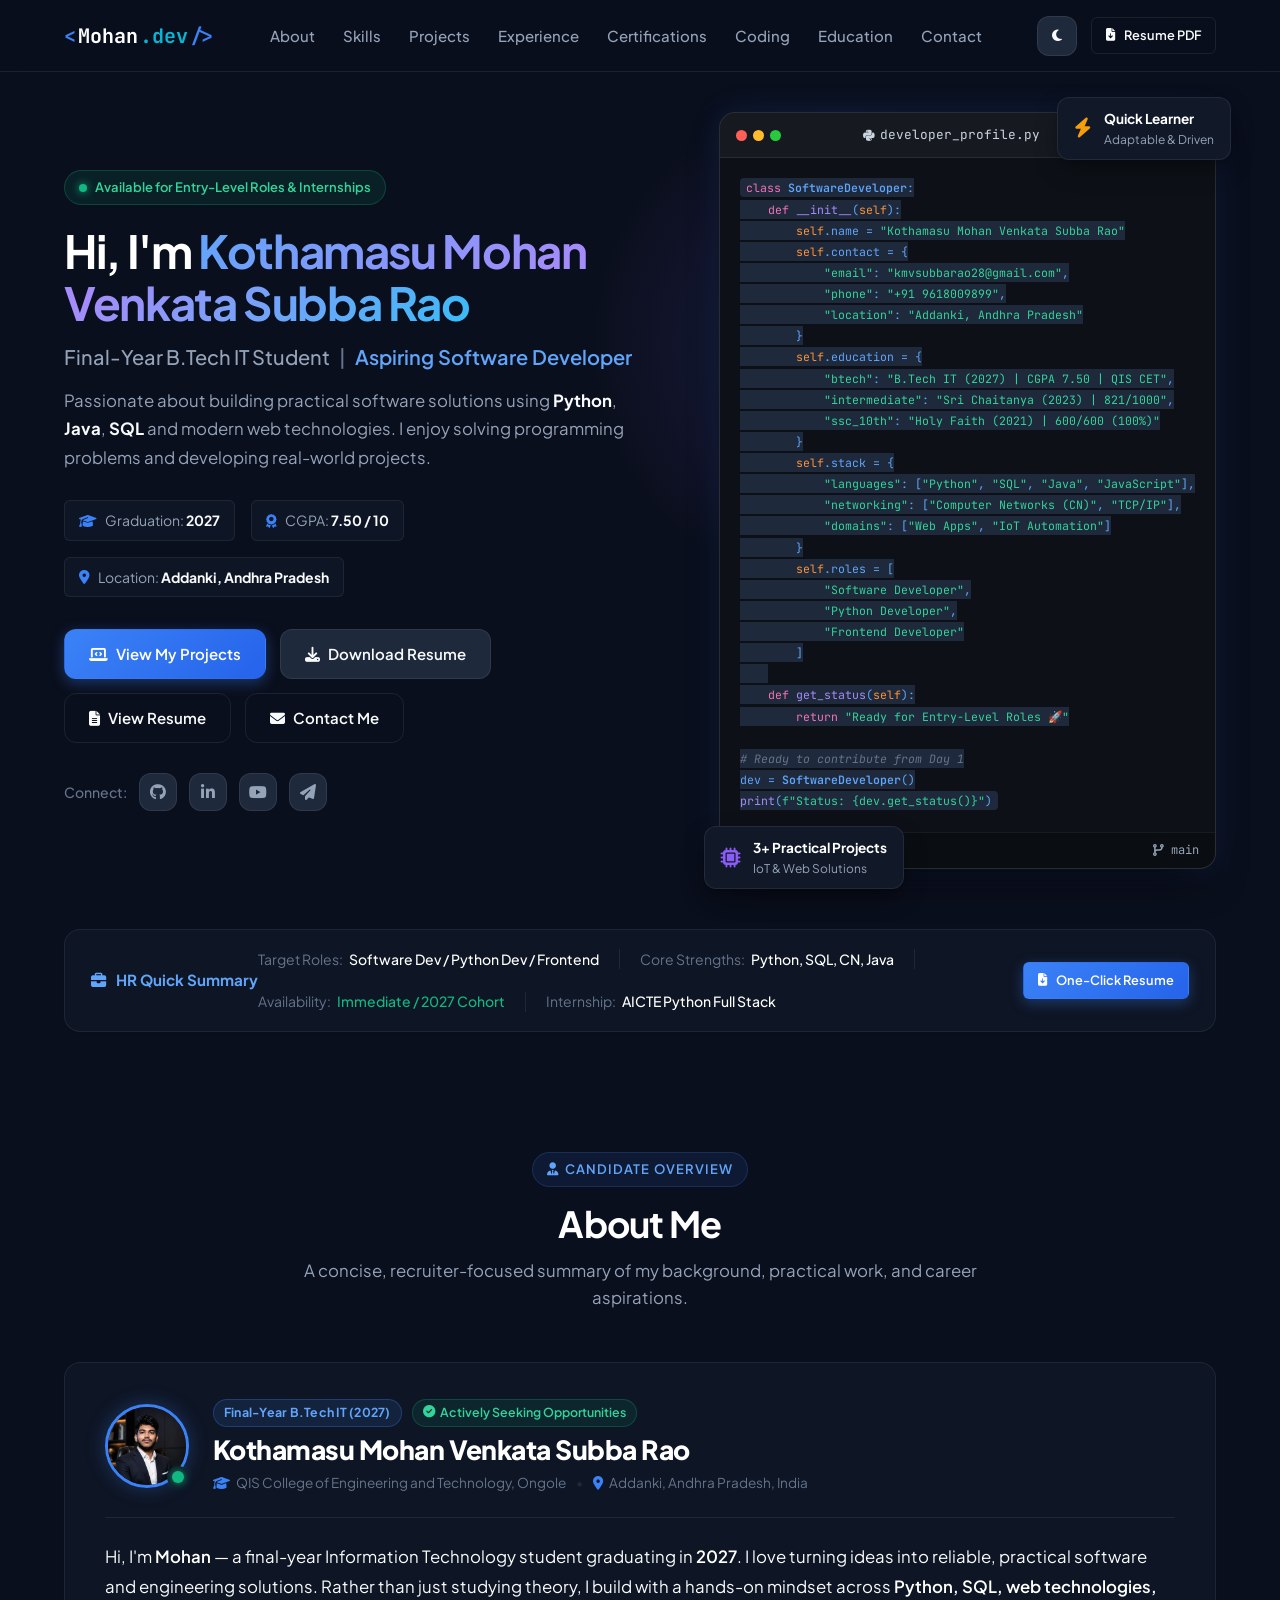
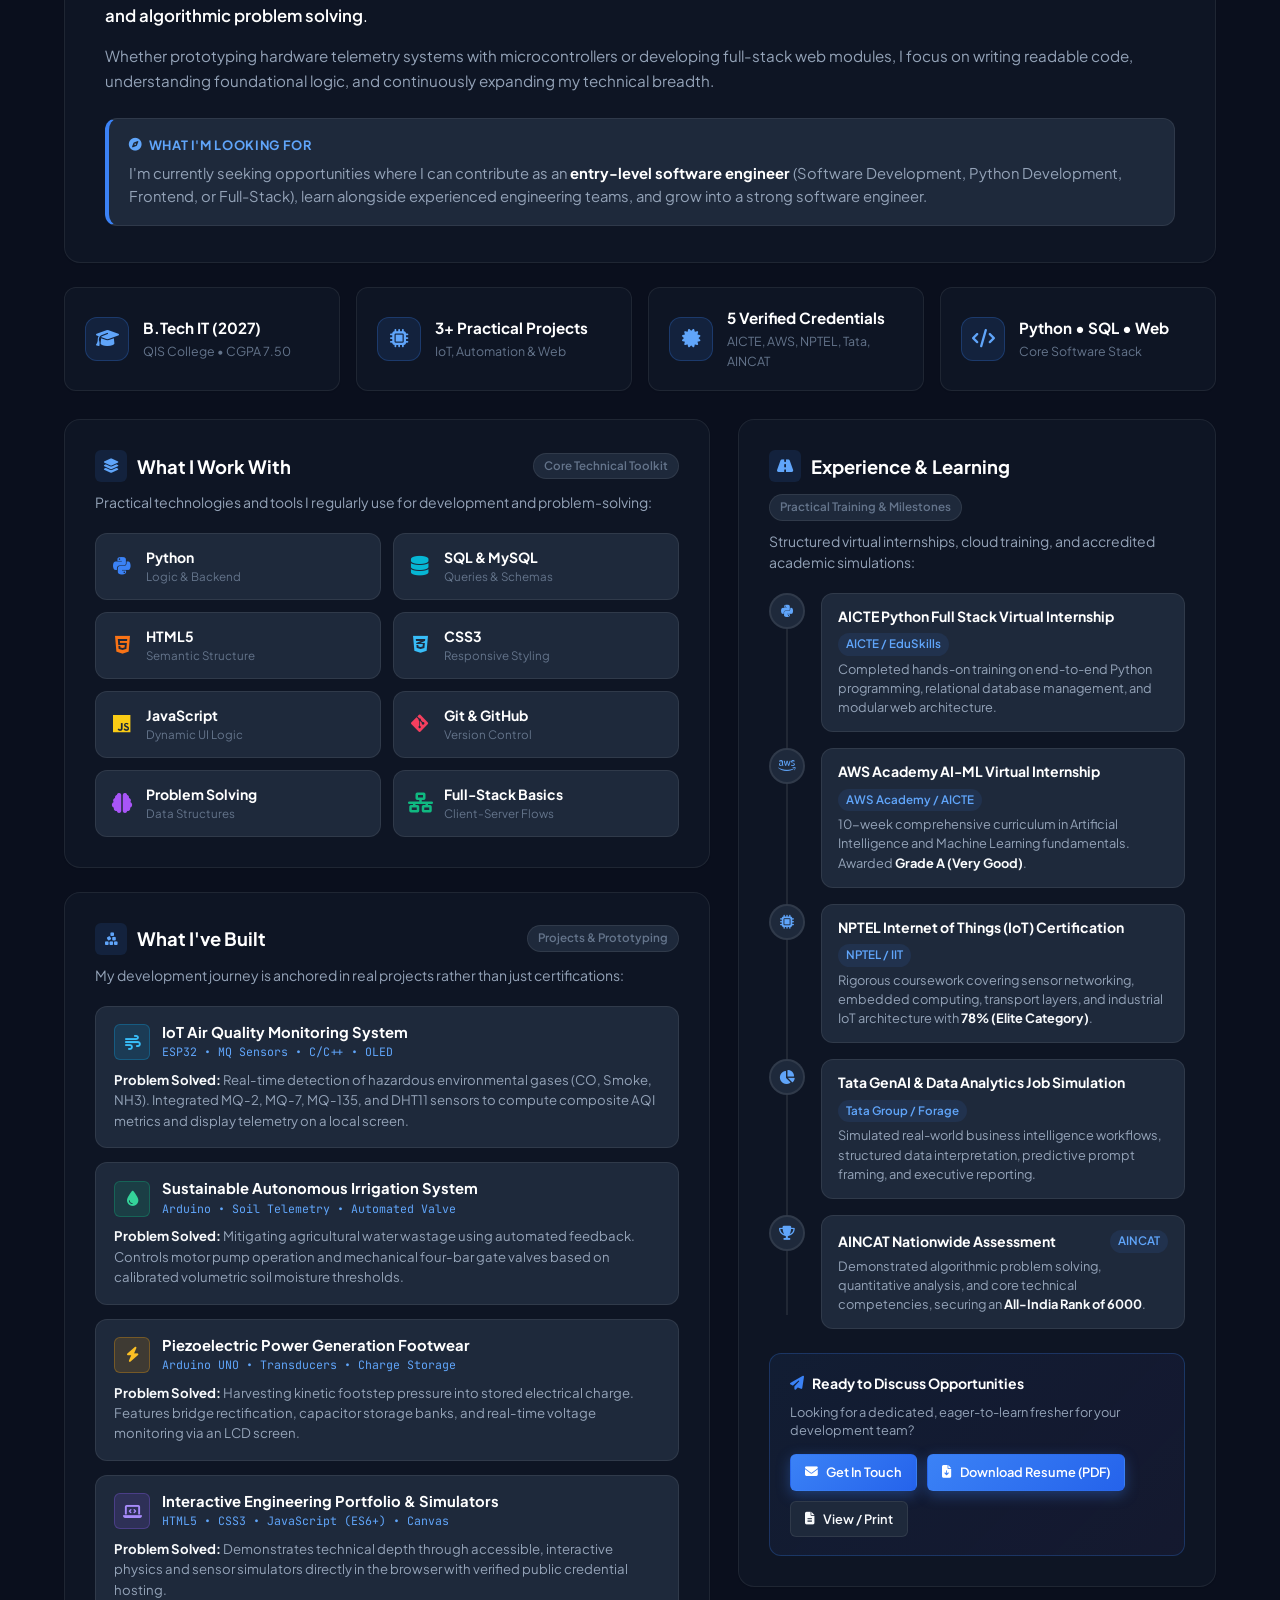
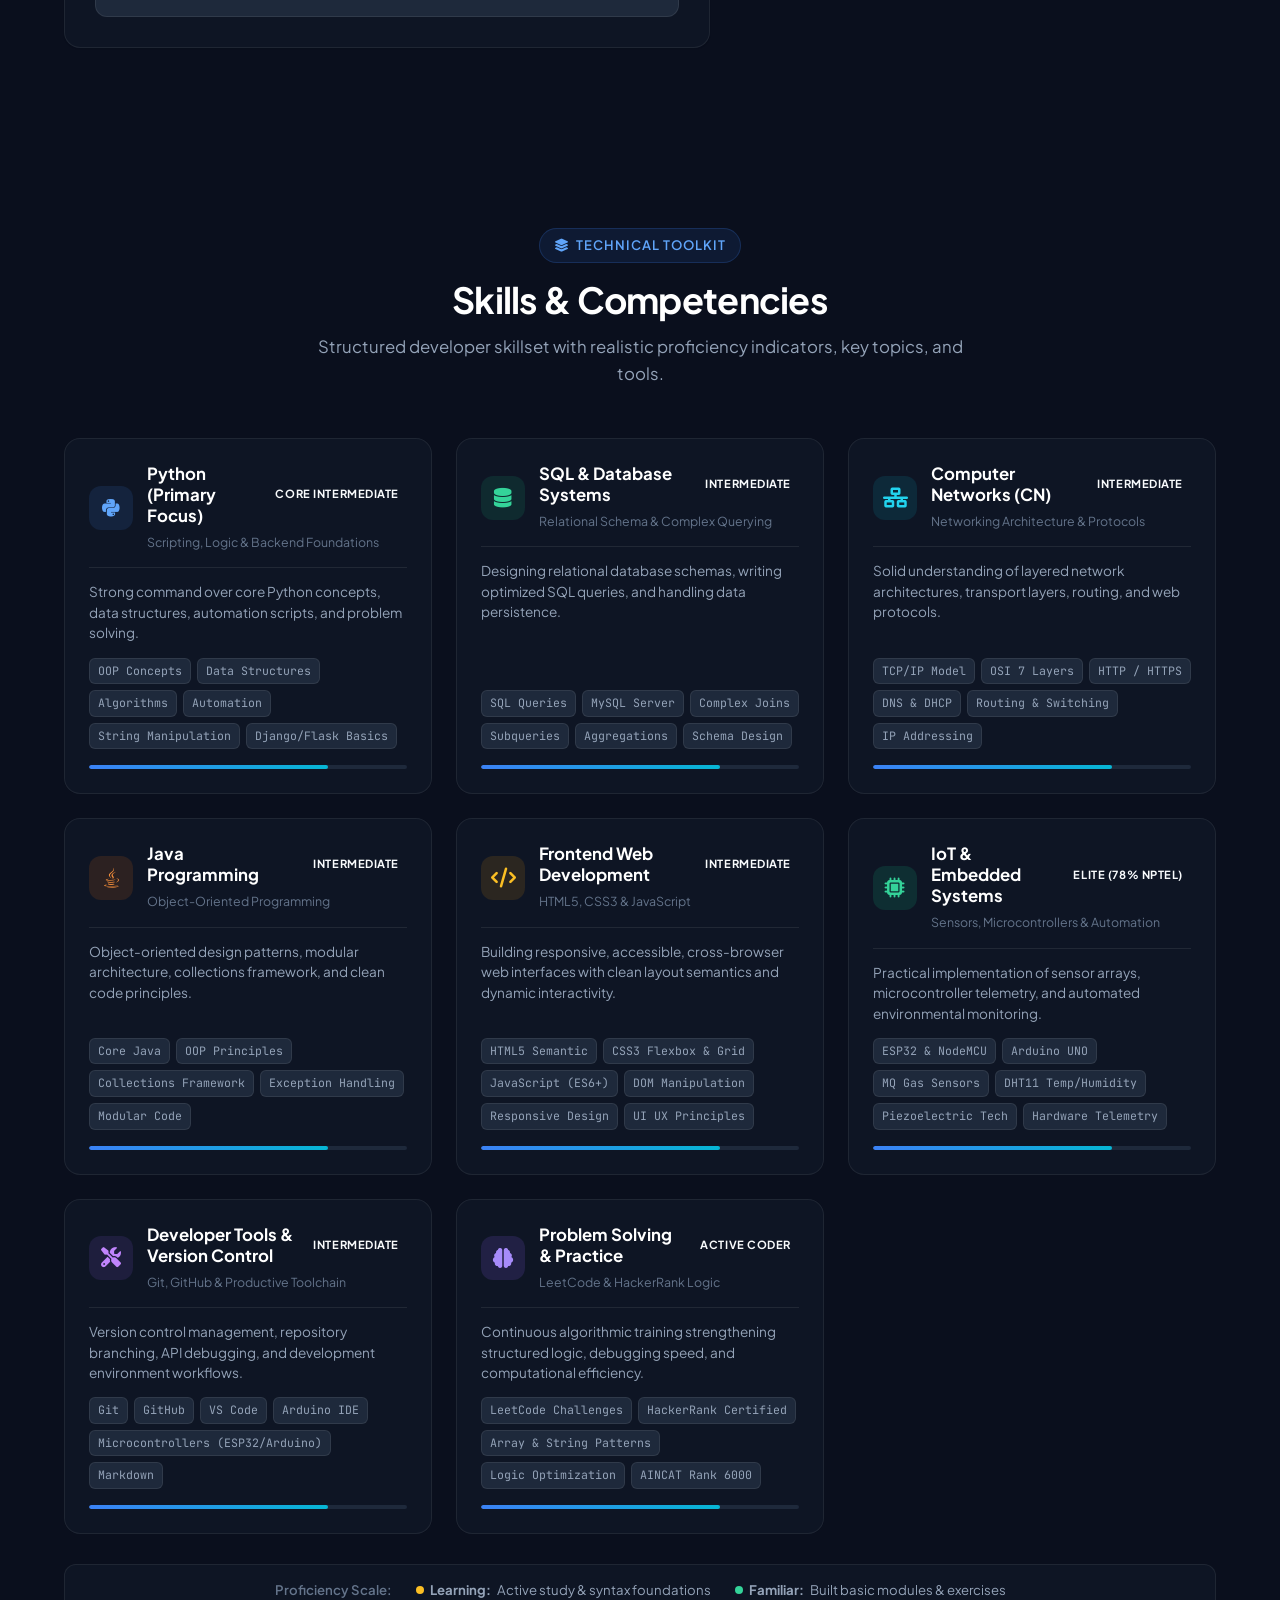
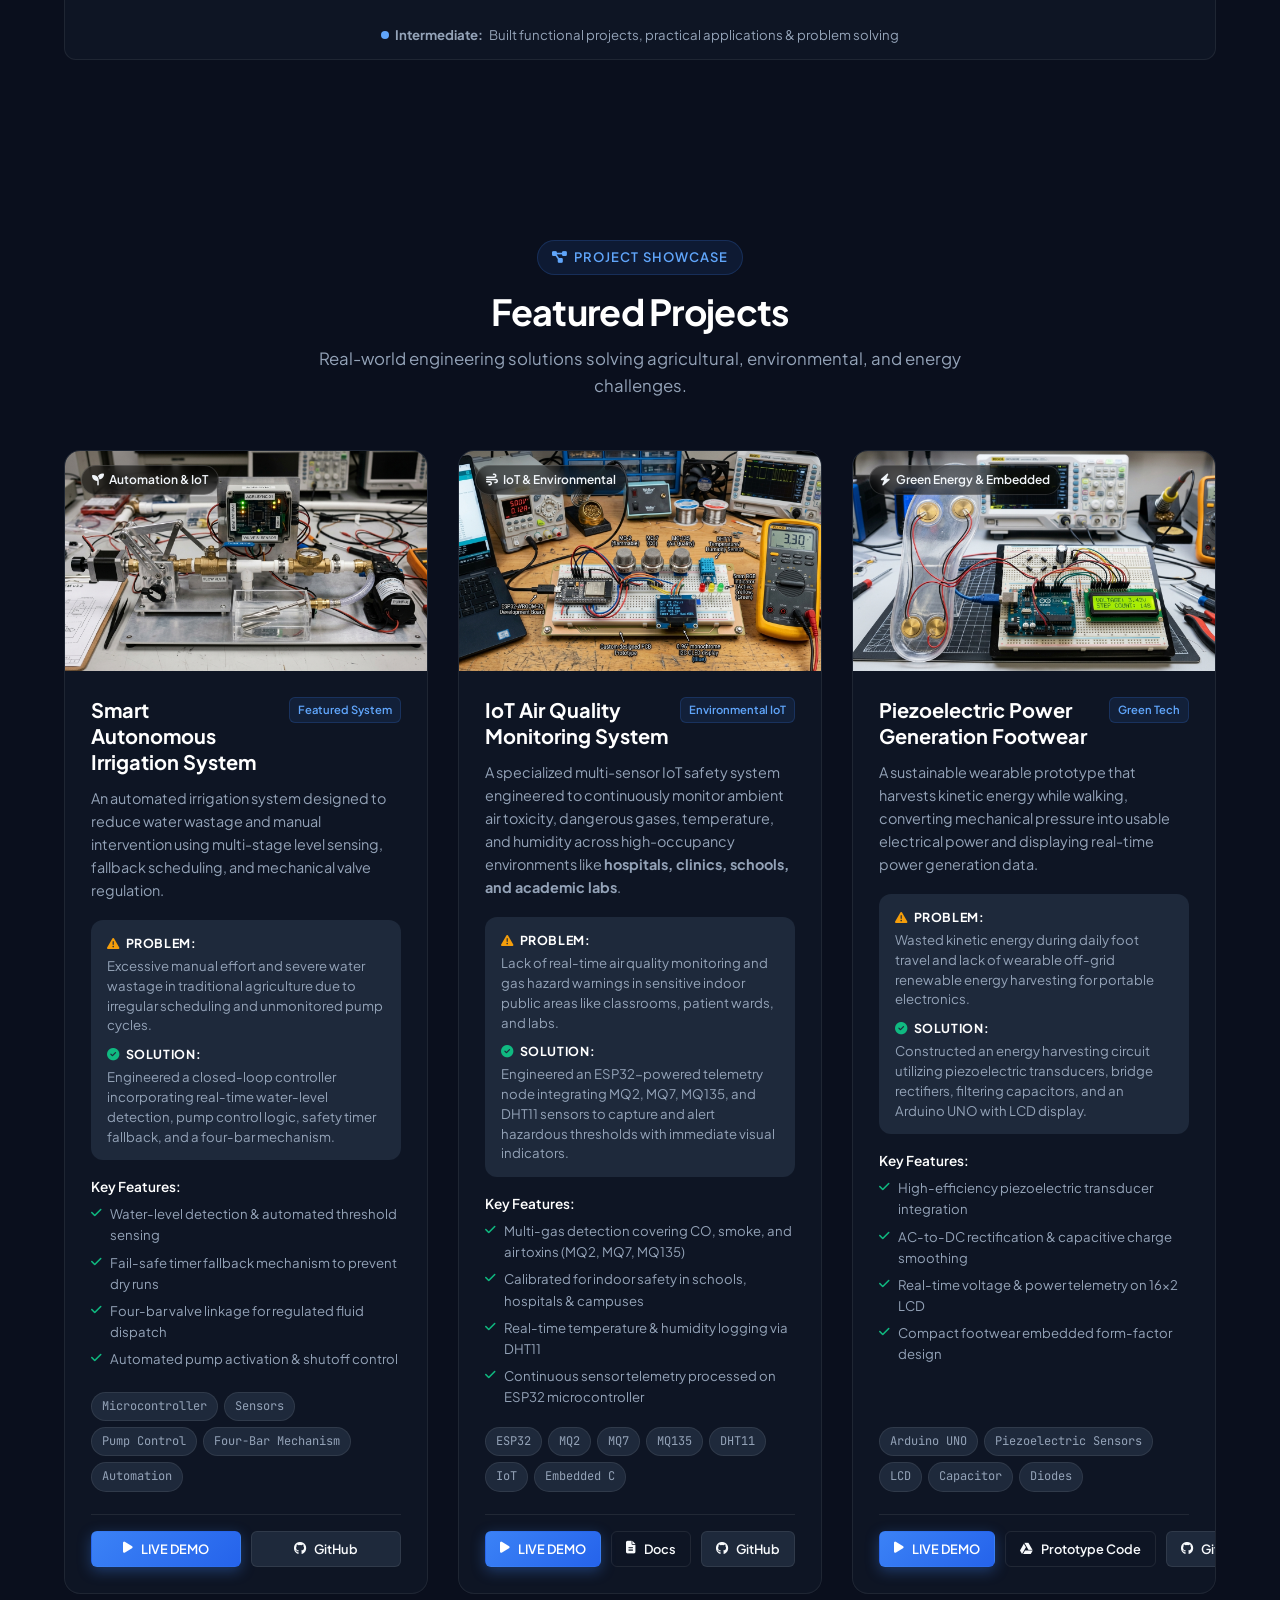
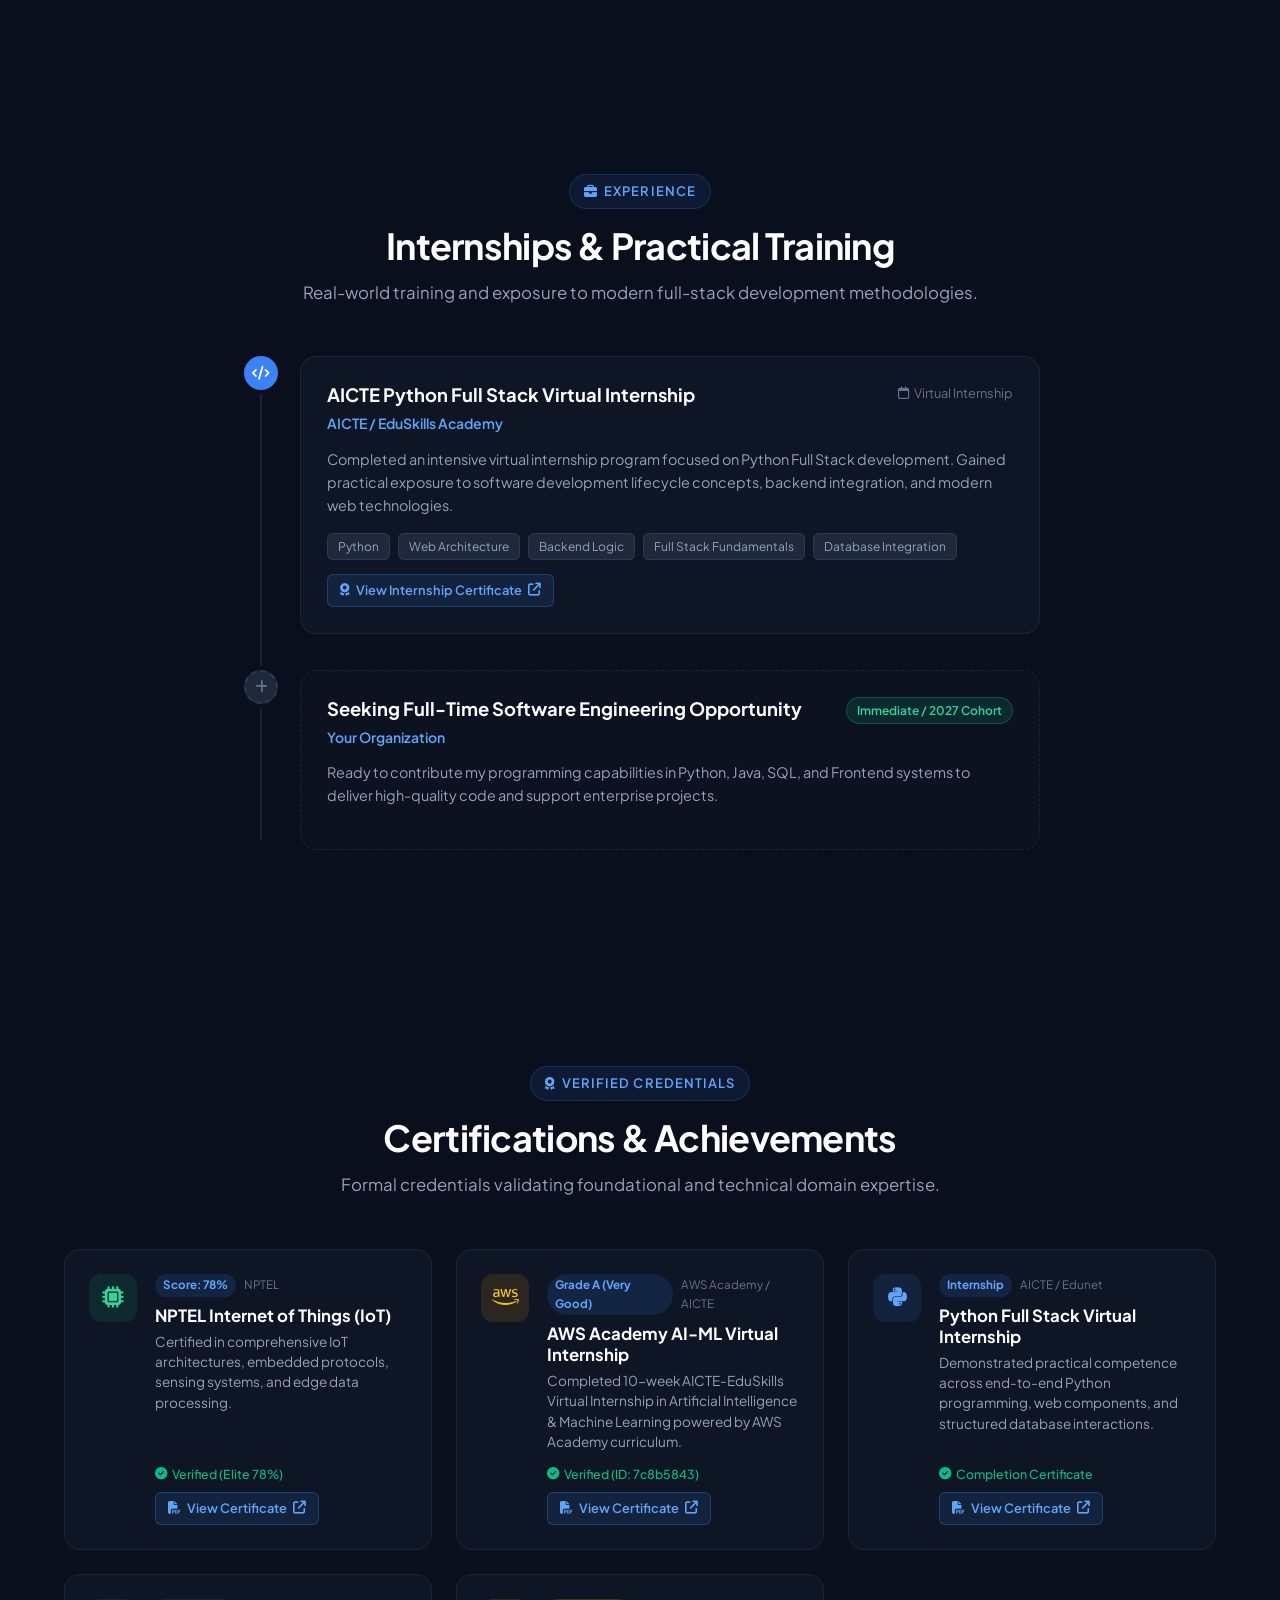
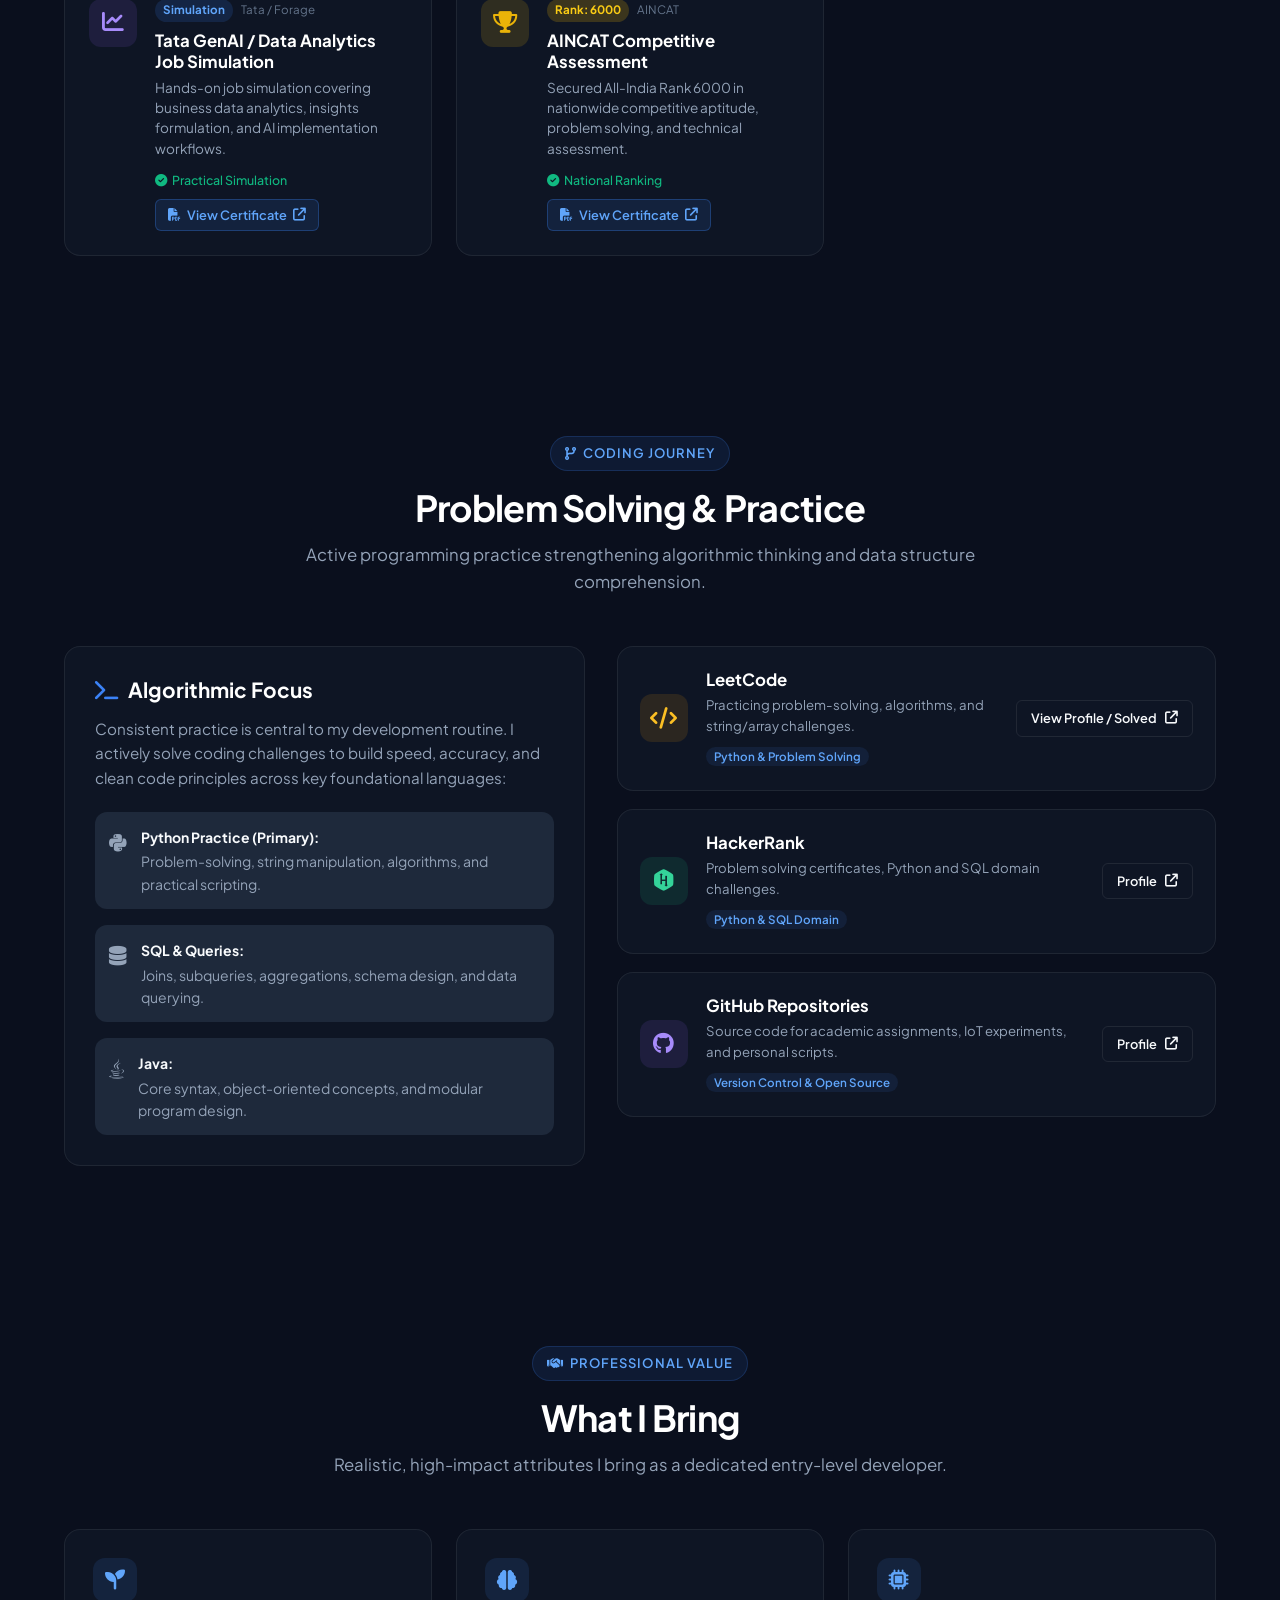
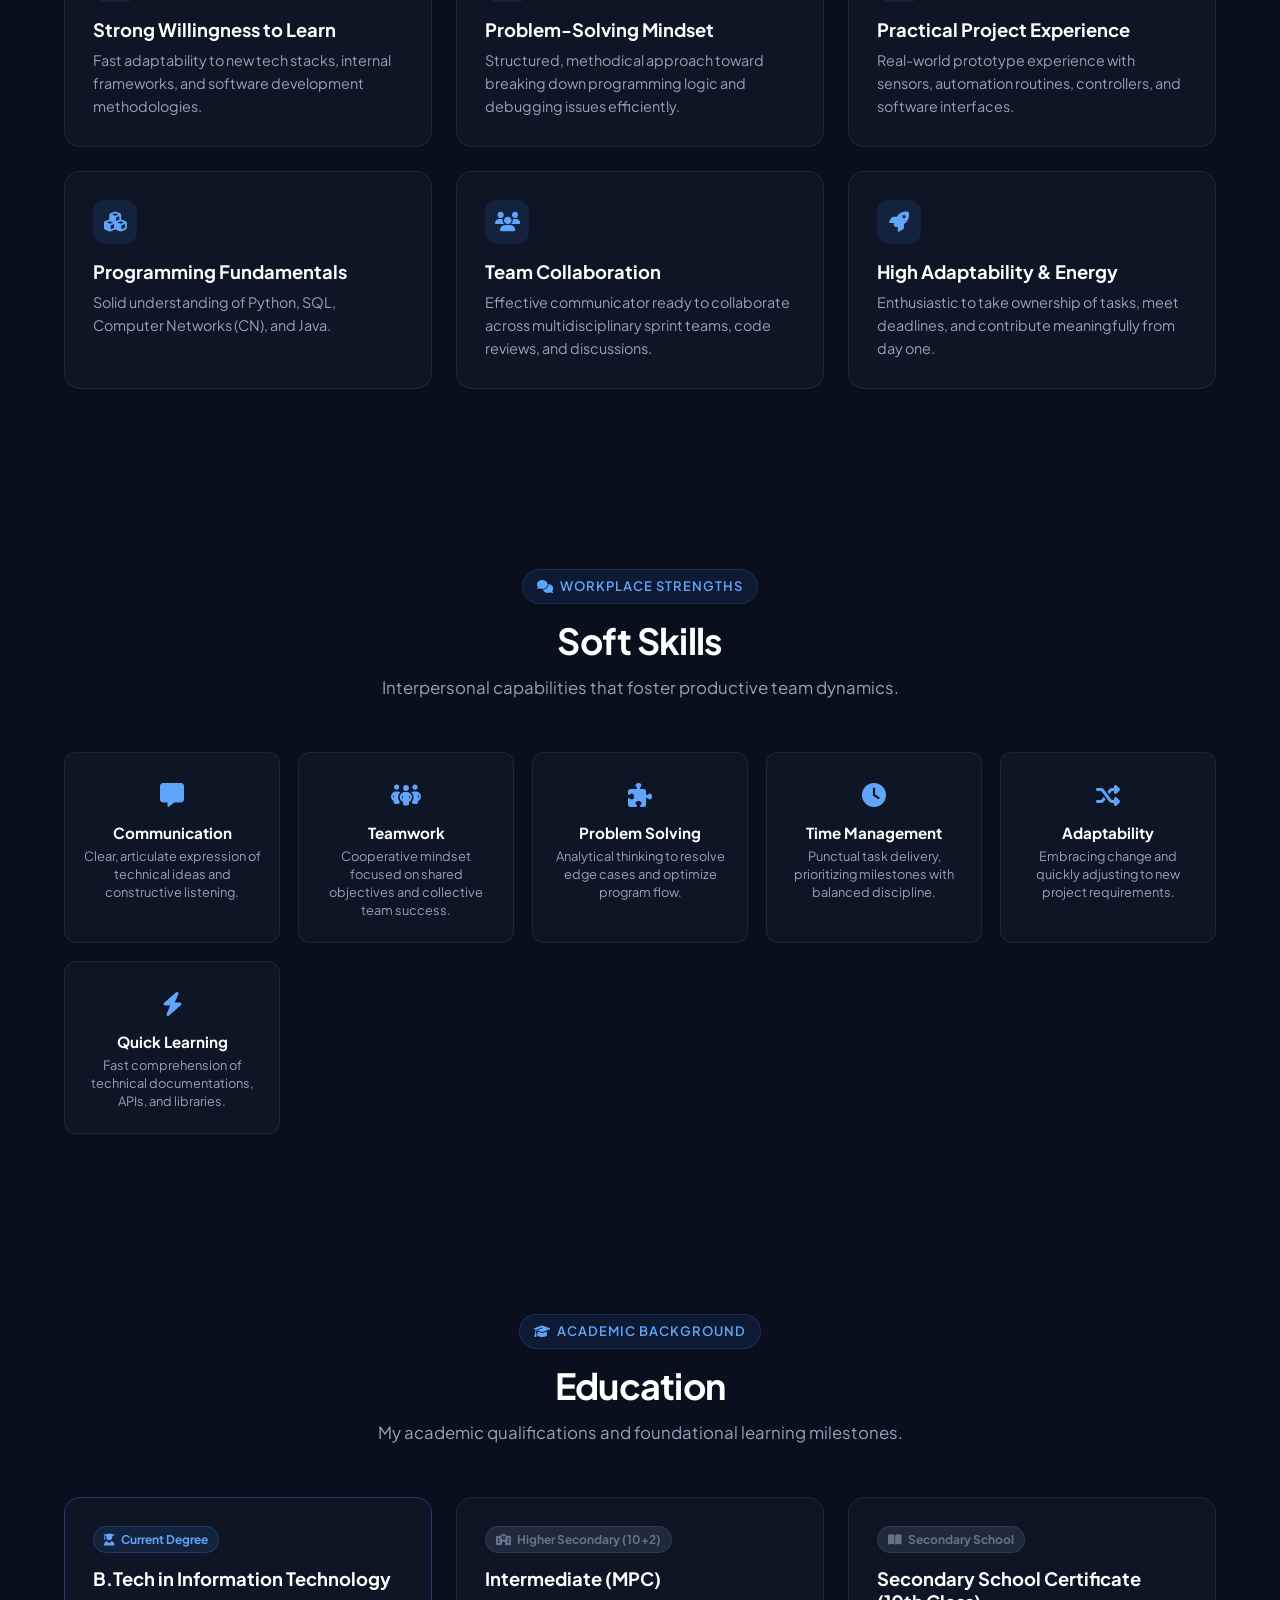
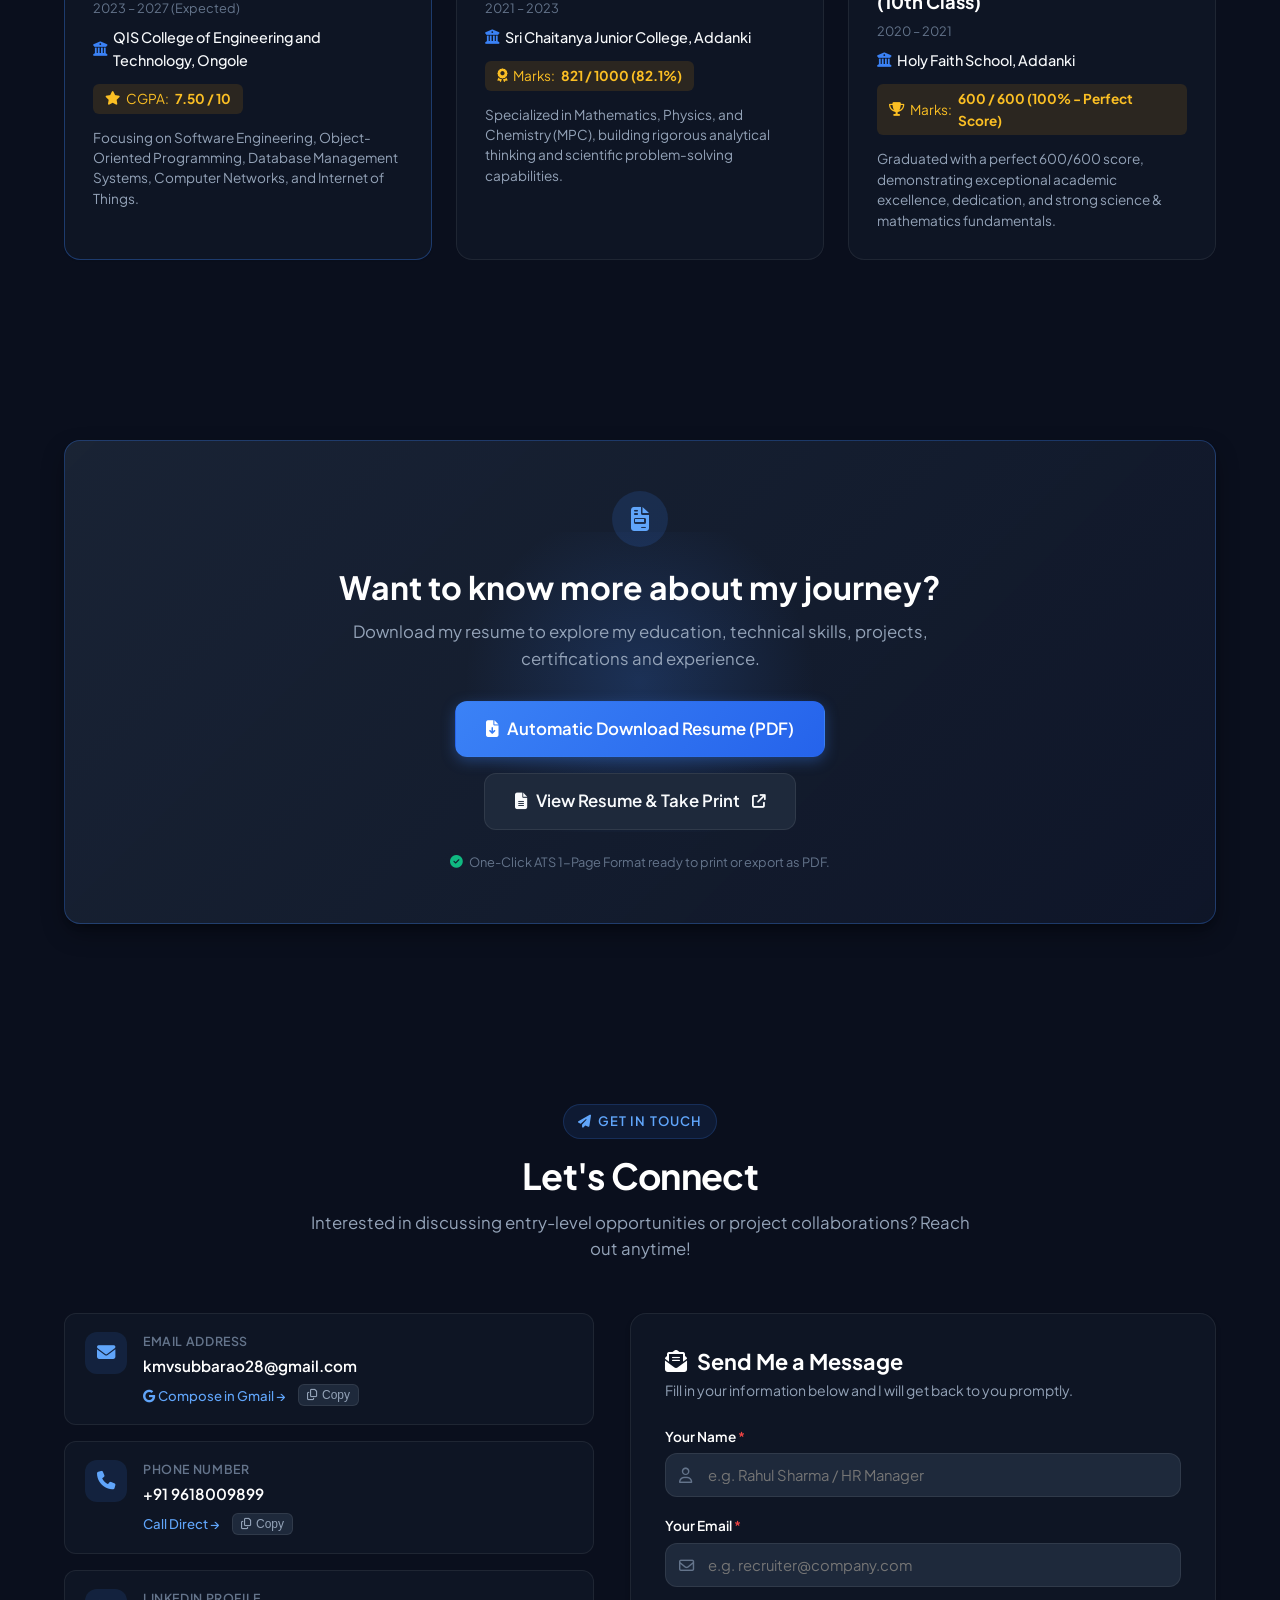
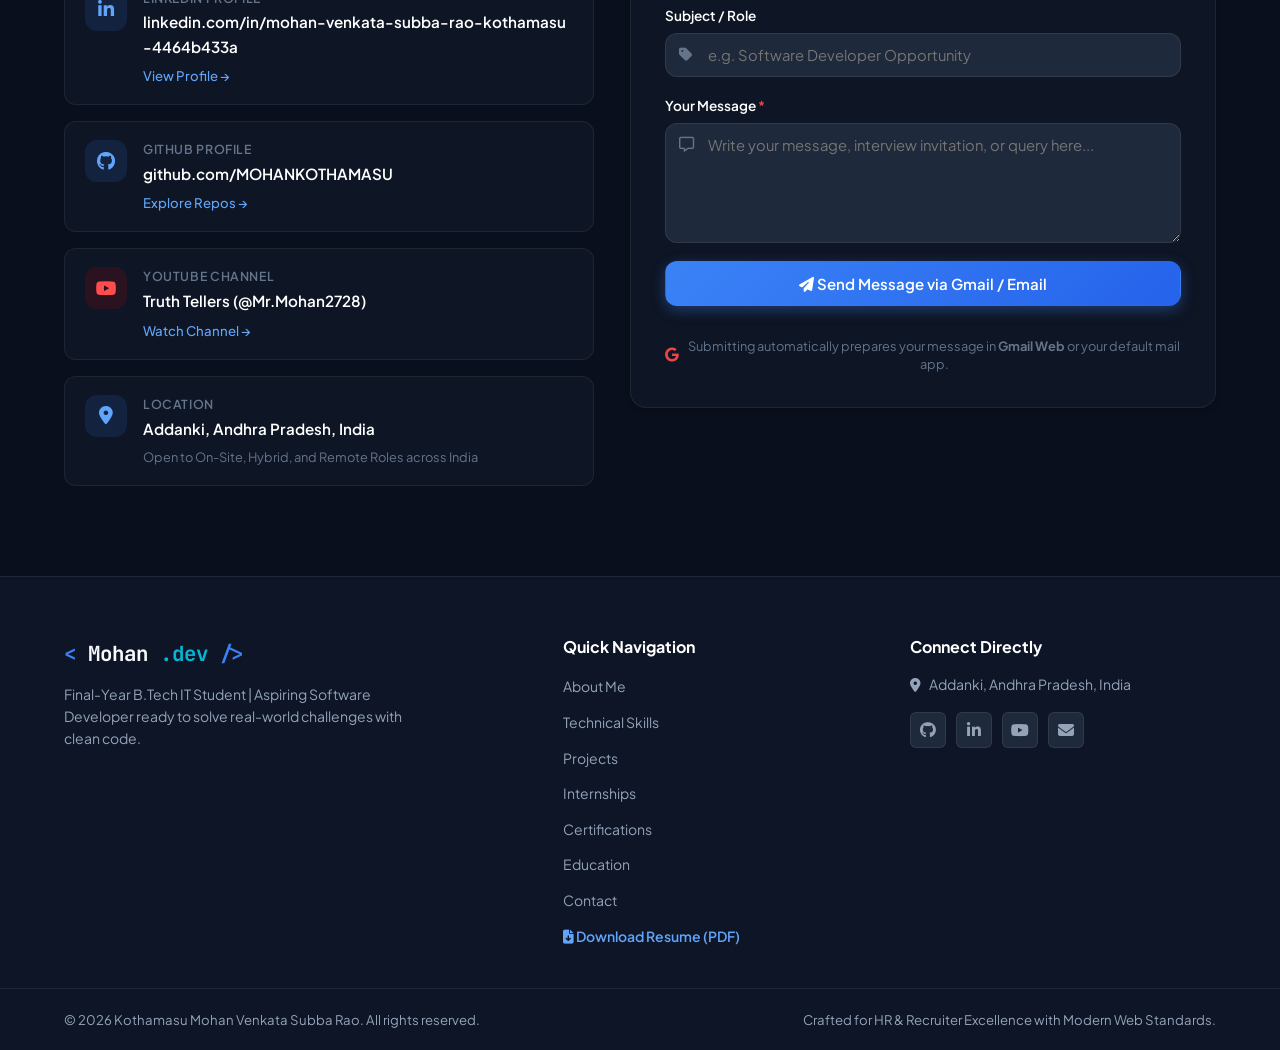
==== commit d57c1e1d: "Replace HackerRank with LeetCode profile link in resume and portfolio" ====
--- a/index.html
+++ b/index.html
@@ -1272,8 +1272,8 @@
                   <span class="meta-tag">Python & Problem Solving</span>
                 </div>
               </div>
-              <a href="https://leetcode.com/problemset/" target="_blank" rel="noopener noreferrer" class="btn btn-sm btn-outline" aria-label="LeetCode Profile">
-                <span>View Platform / Solved</span> <i class="fa-solid fa-arrow-up-right-from-square"></i>
+              <a href="https://leetcode.com/u/kmvsubbarao28/" target="_blank" rel="noopener noreferrer" class="btn btn-sm btn-outline" aria-label="LeetCode Profile">
+                <span>View Profile / Solved</span> <i class="fa-solid fa-arrow-up-right-from-square"></i>
               </a>
             </div>
 
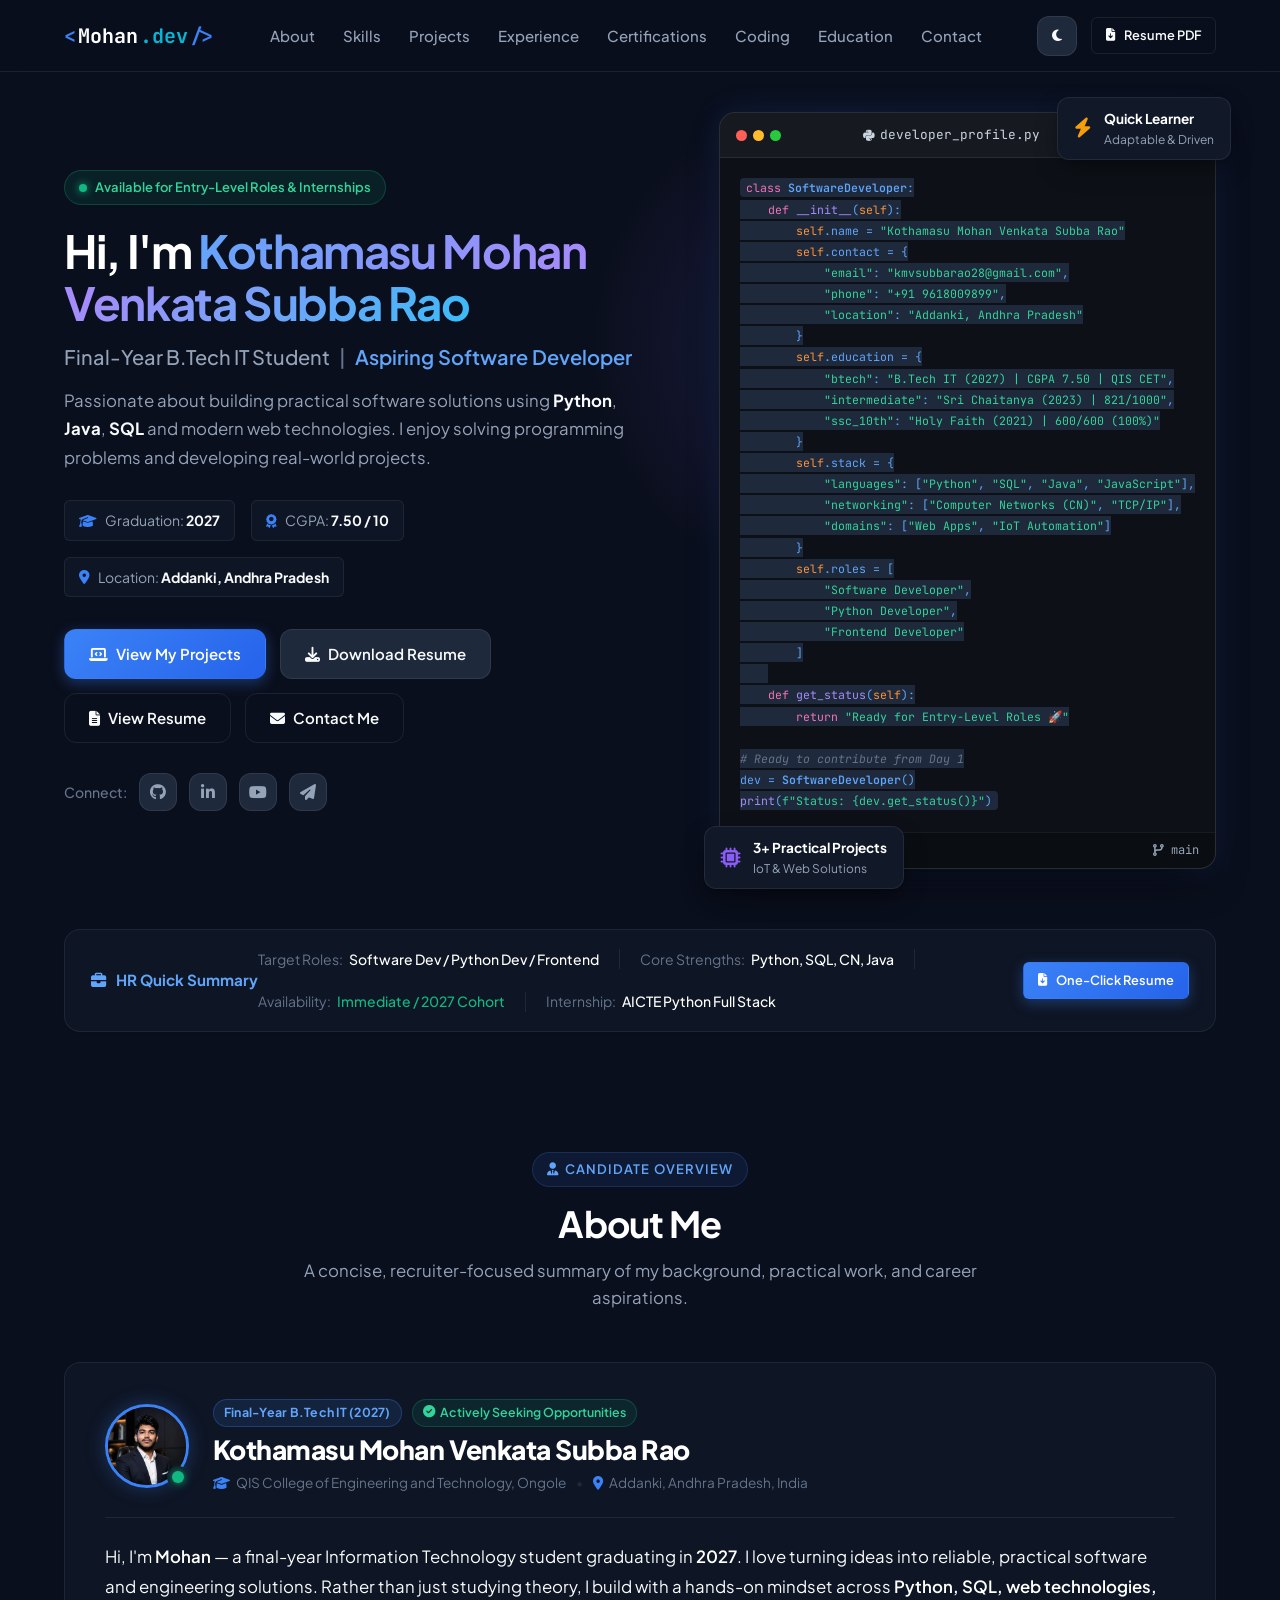
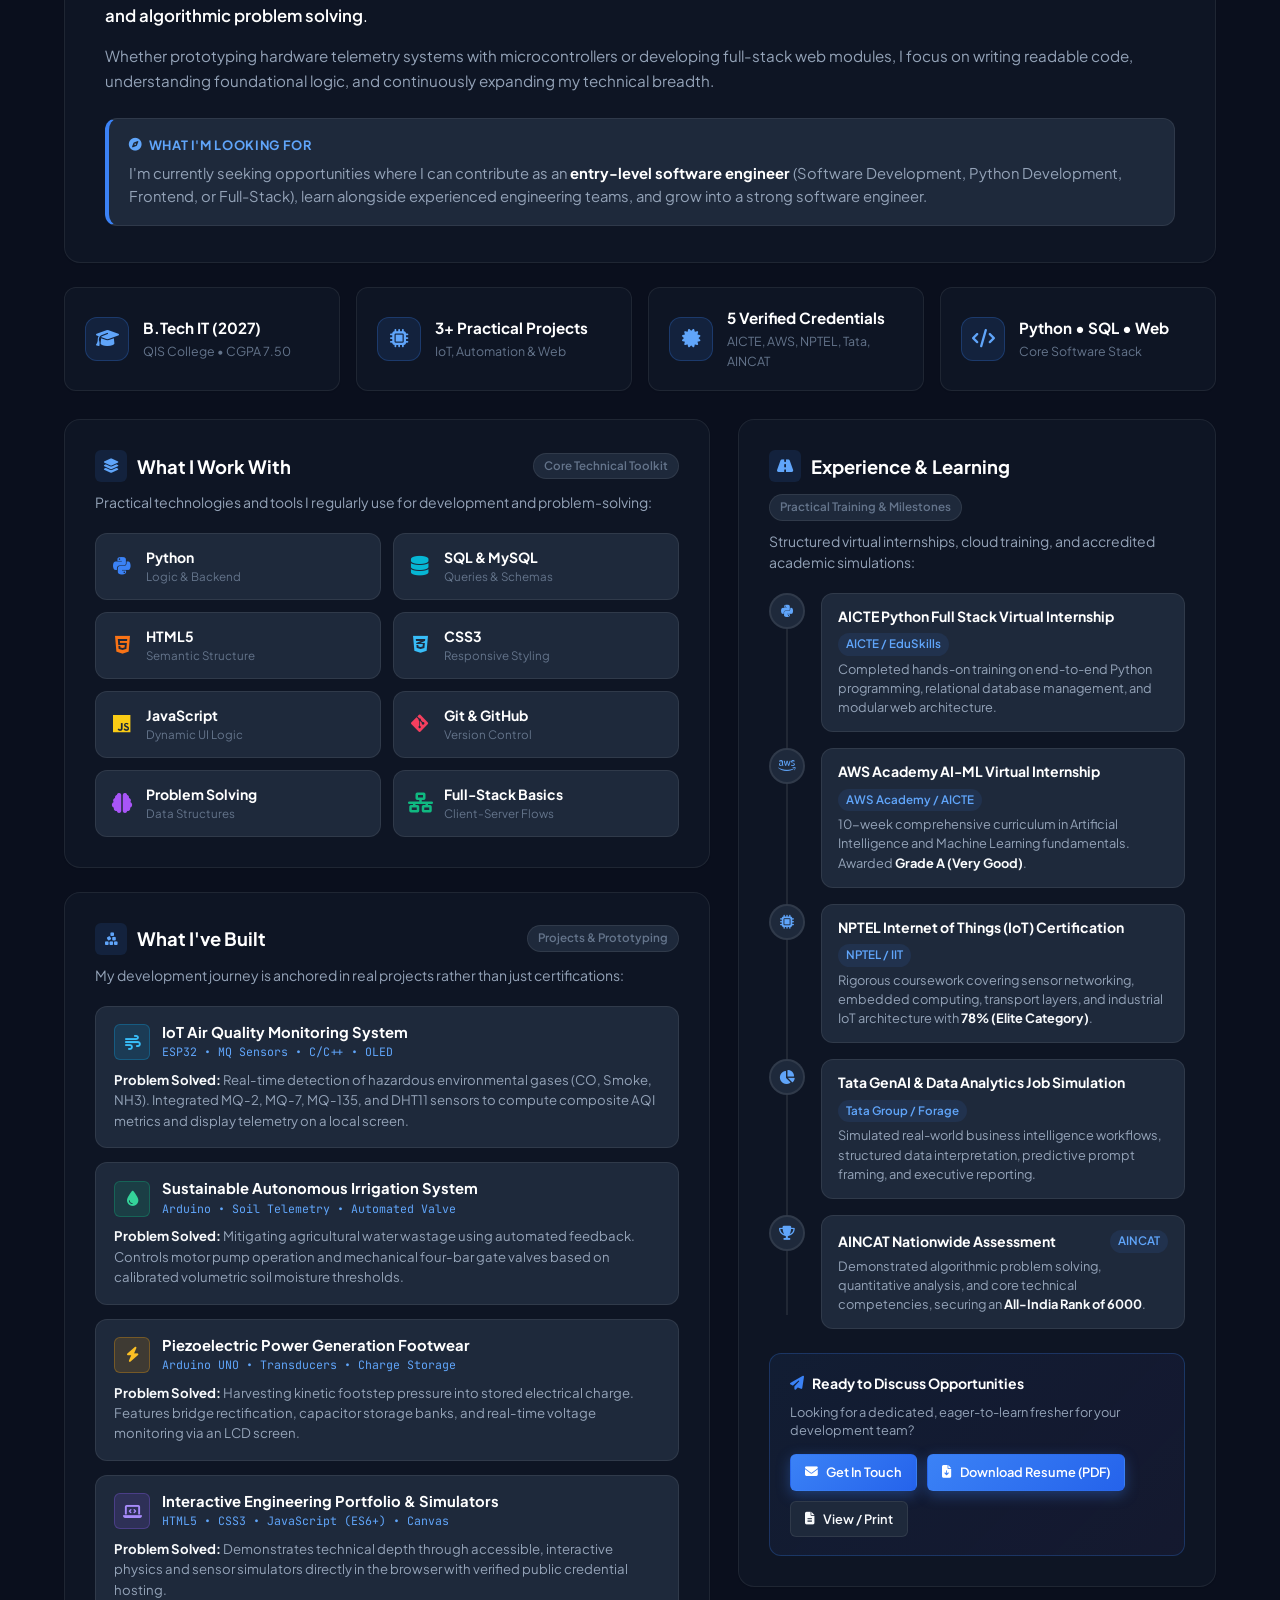
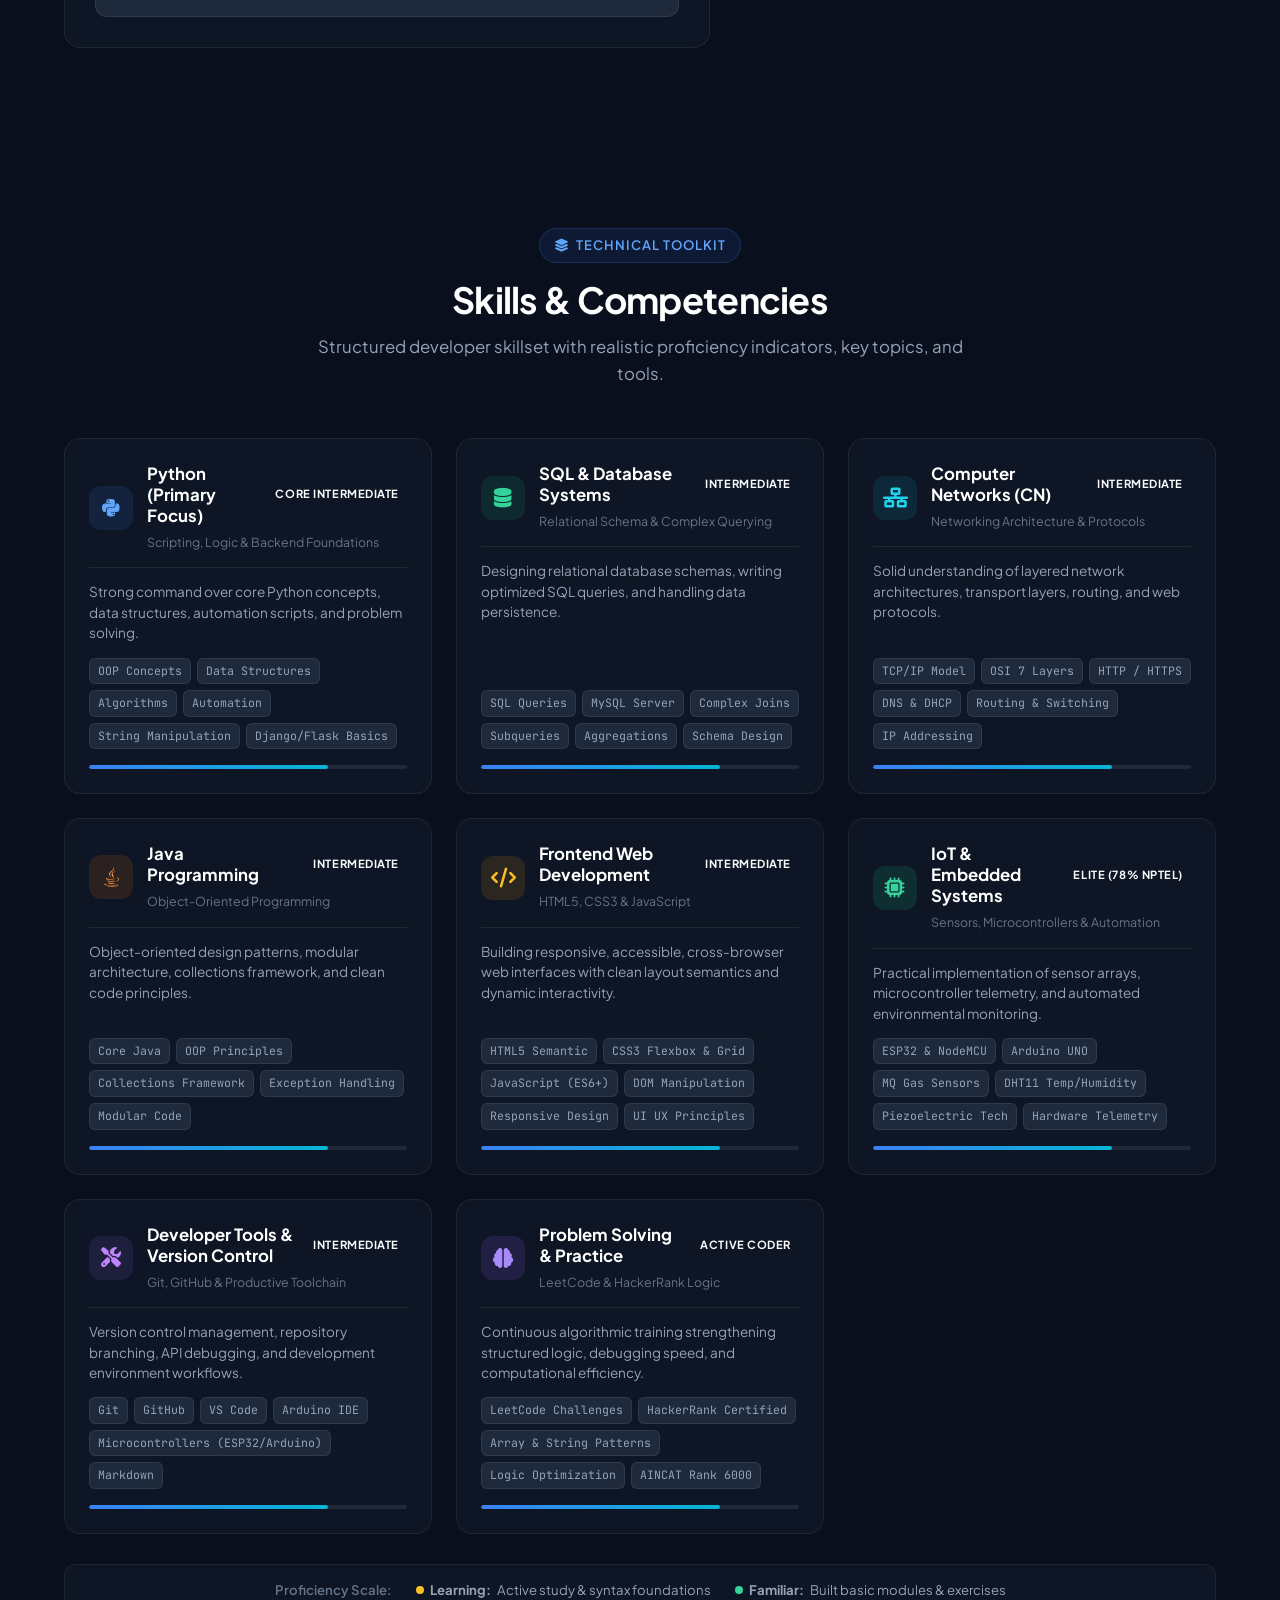
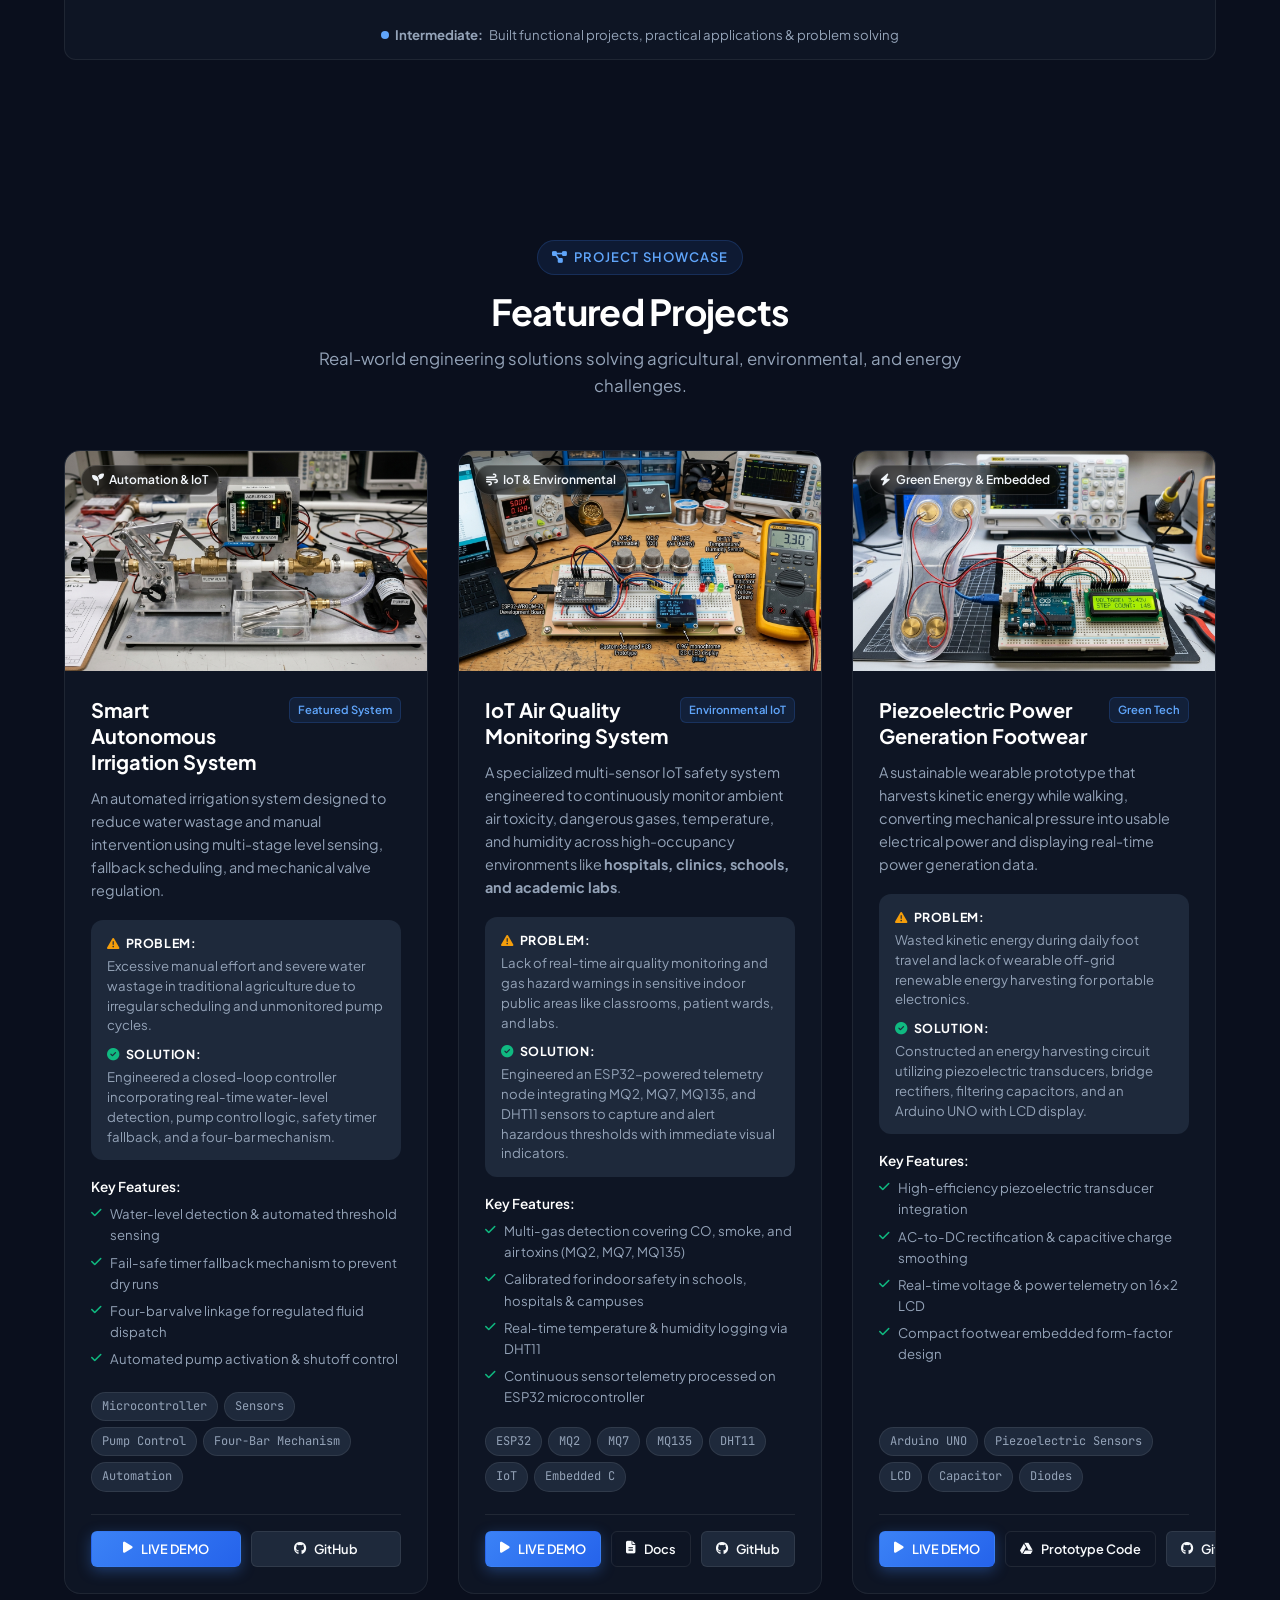
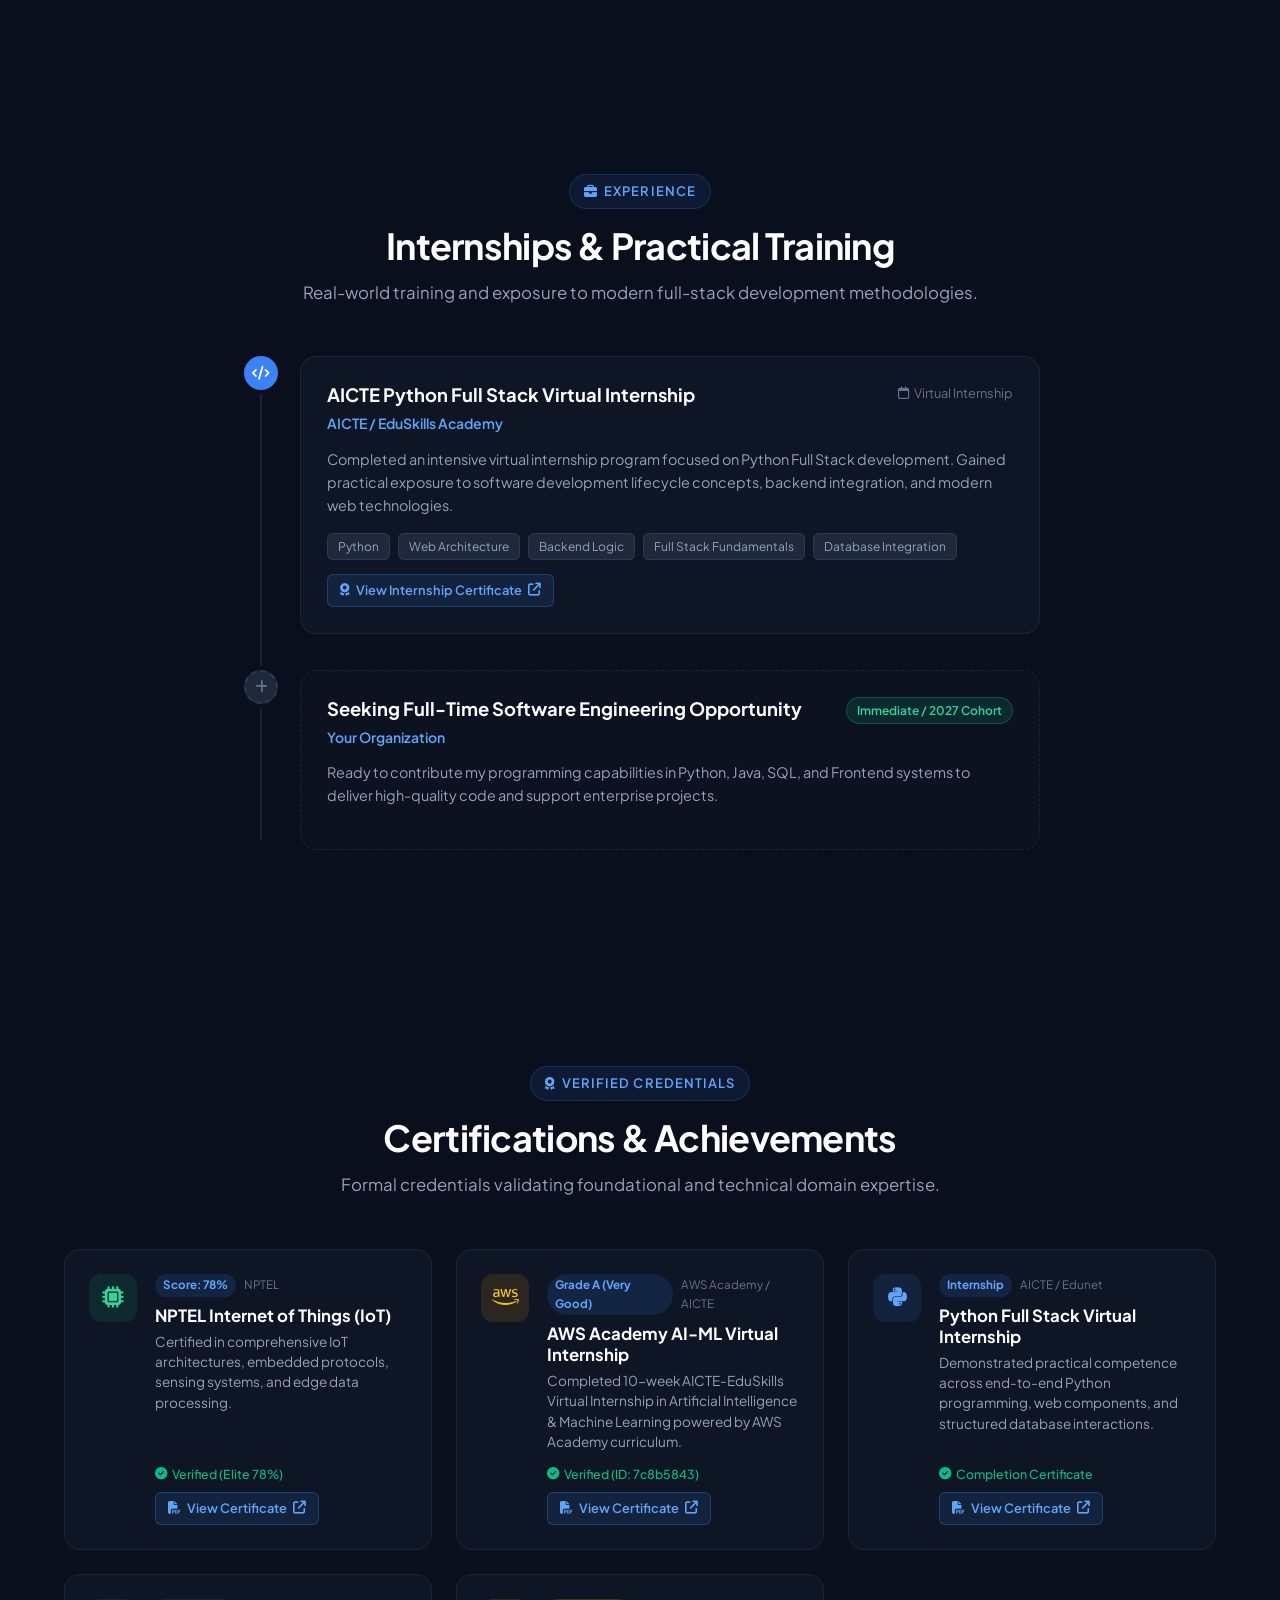
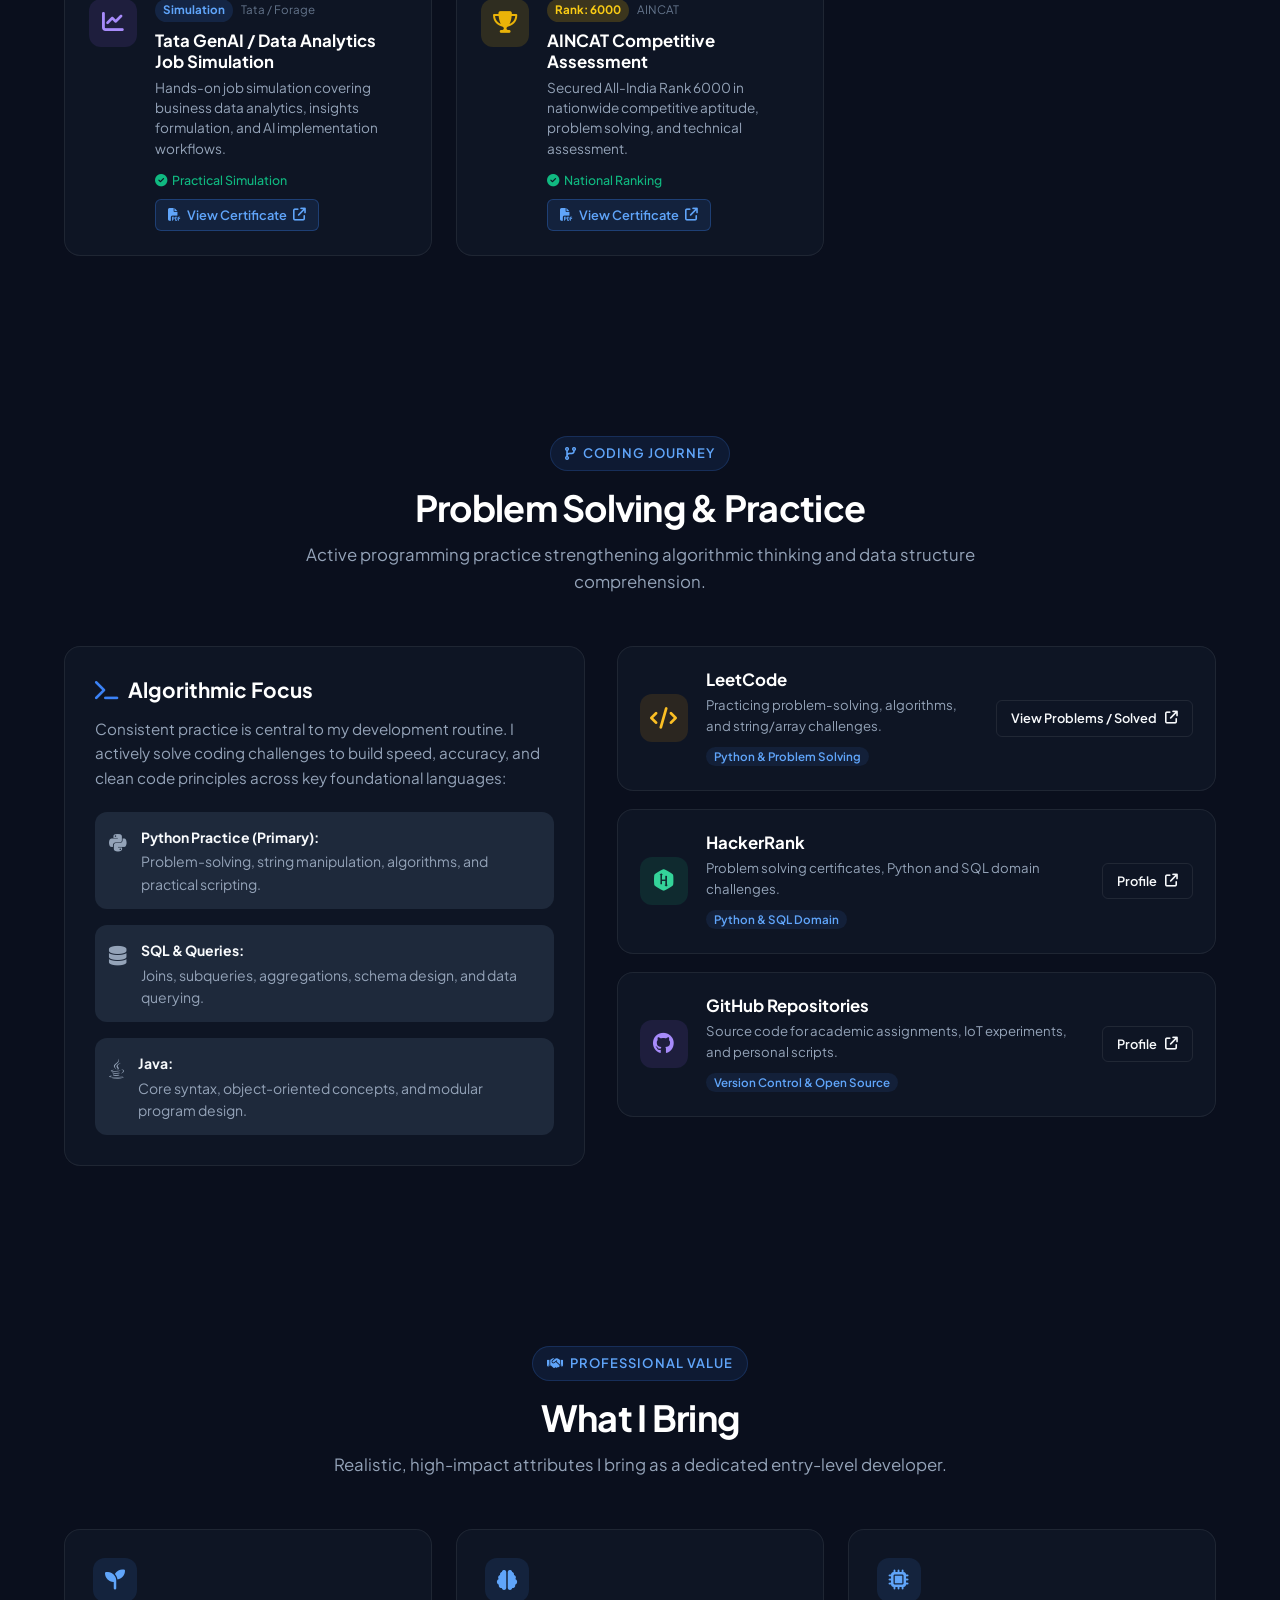
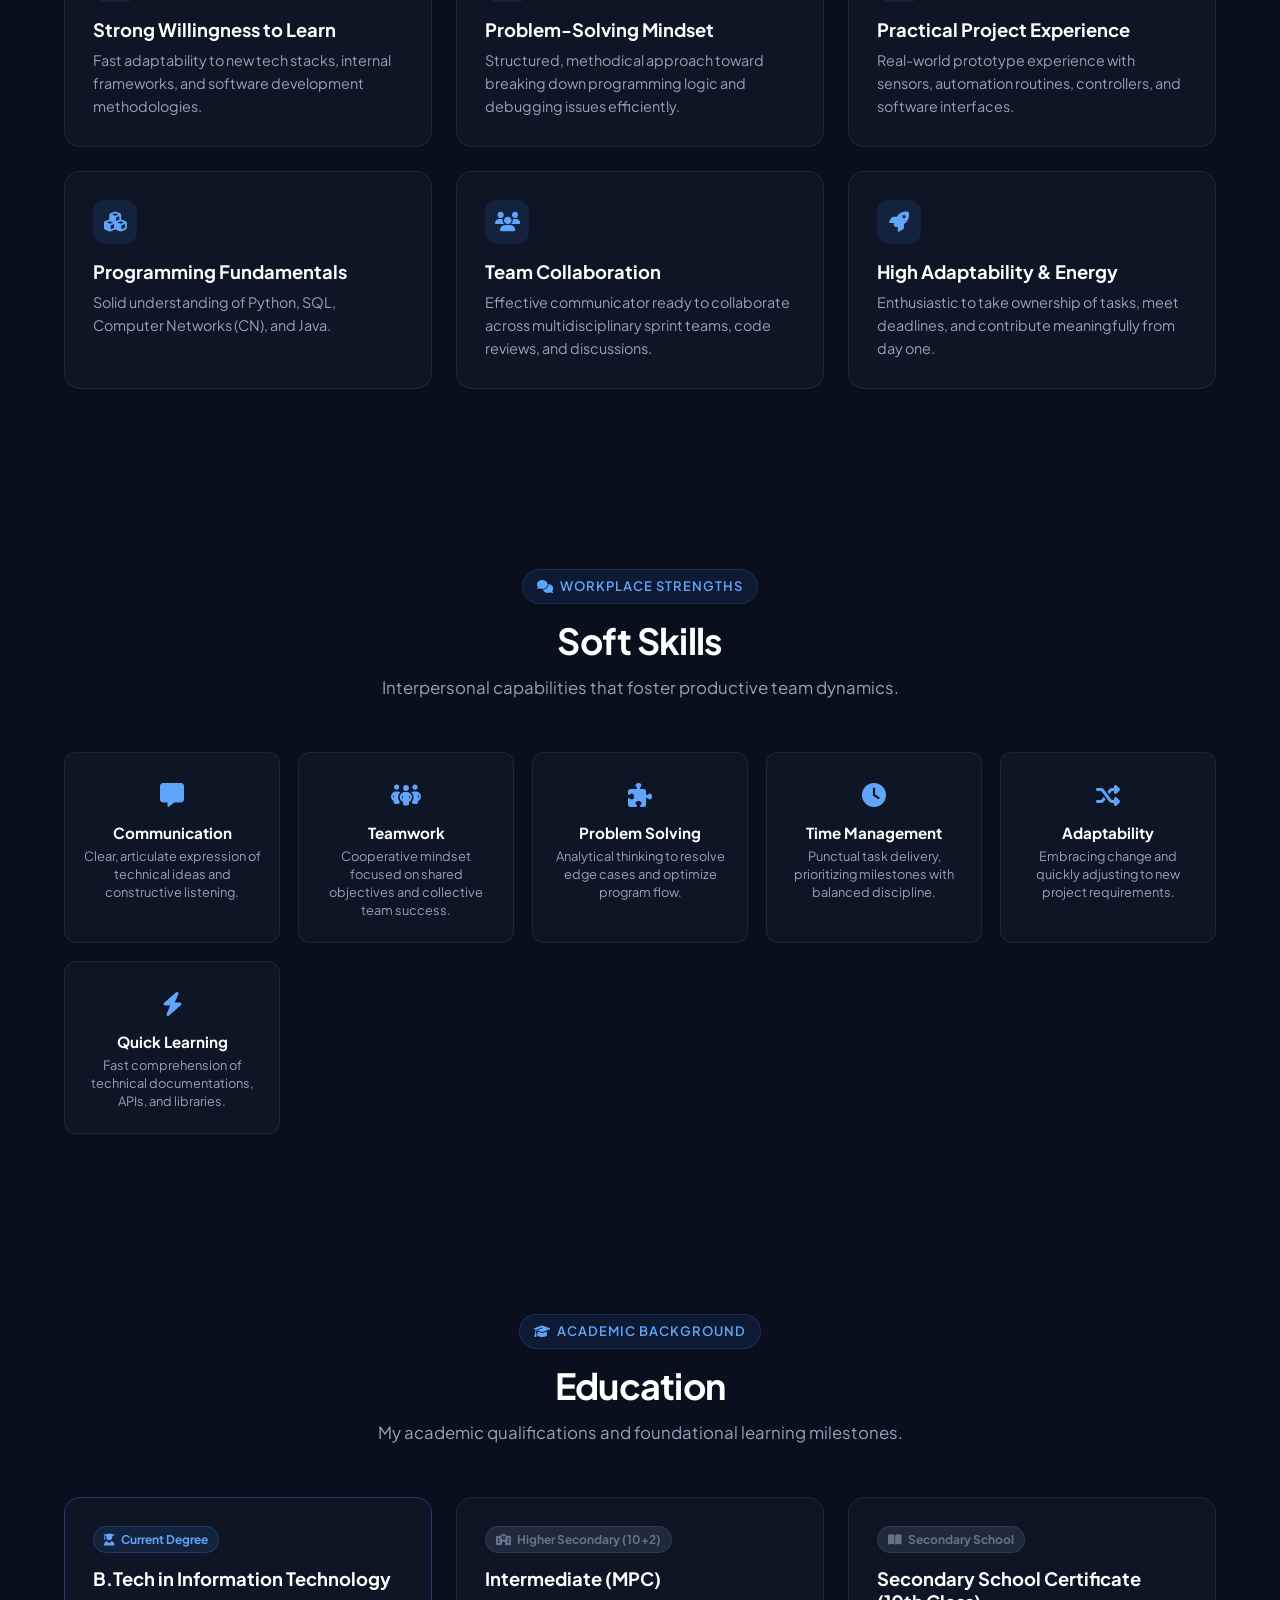
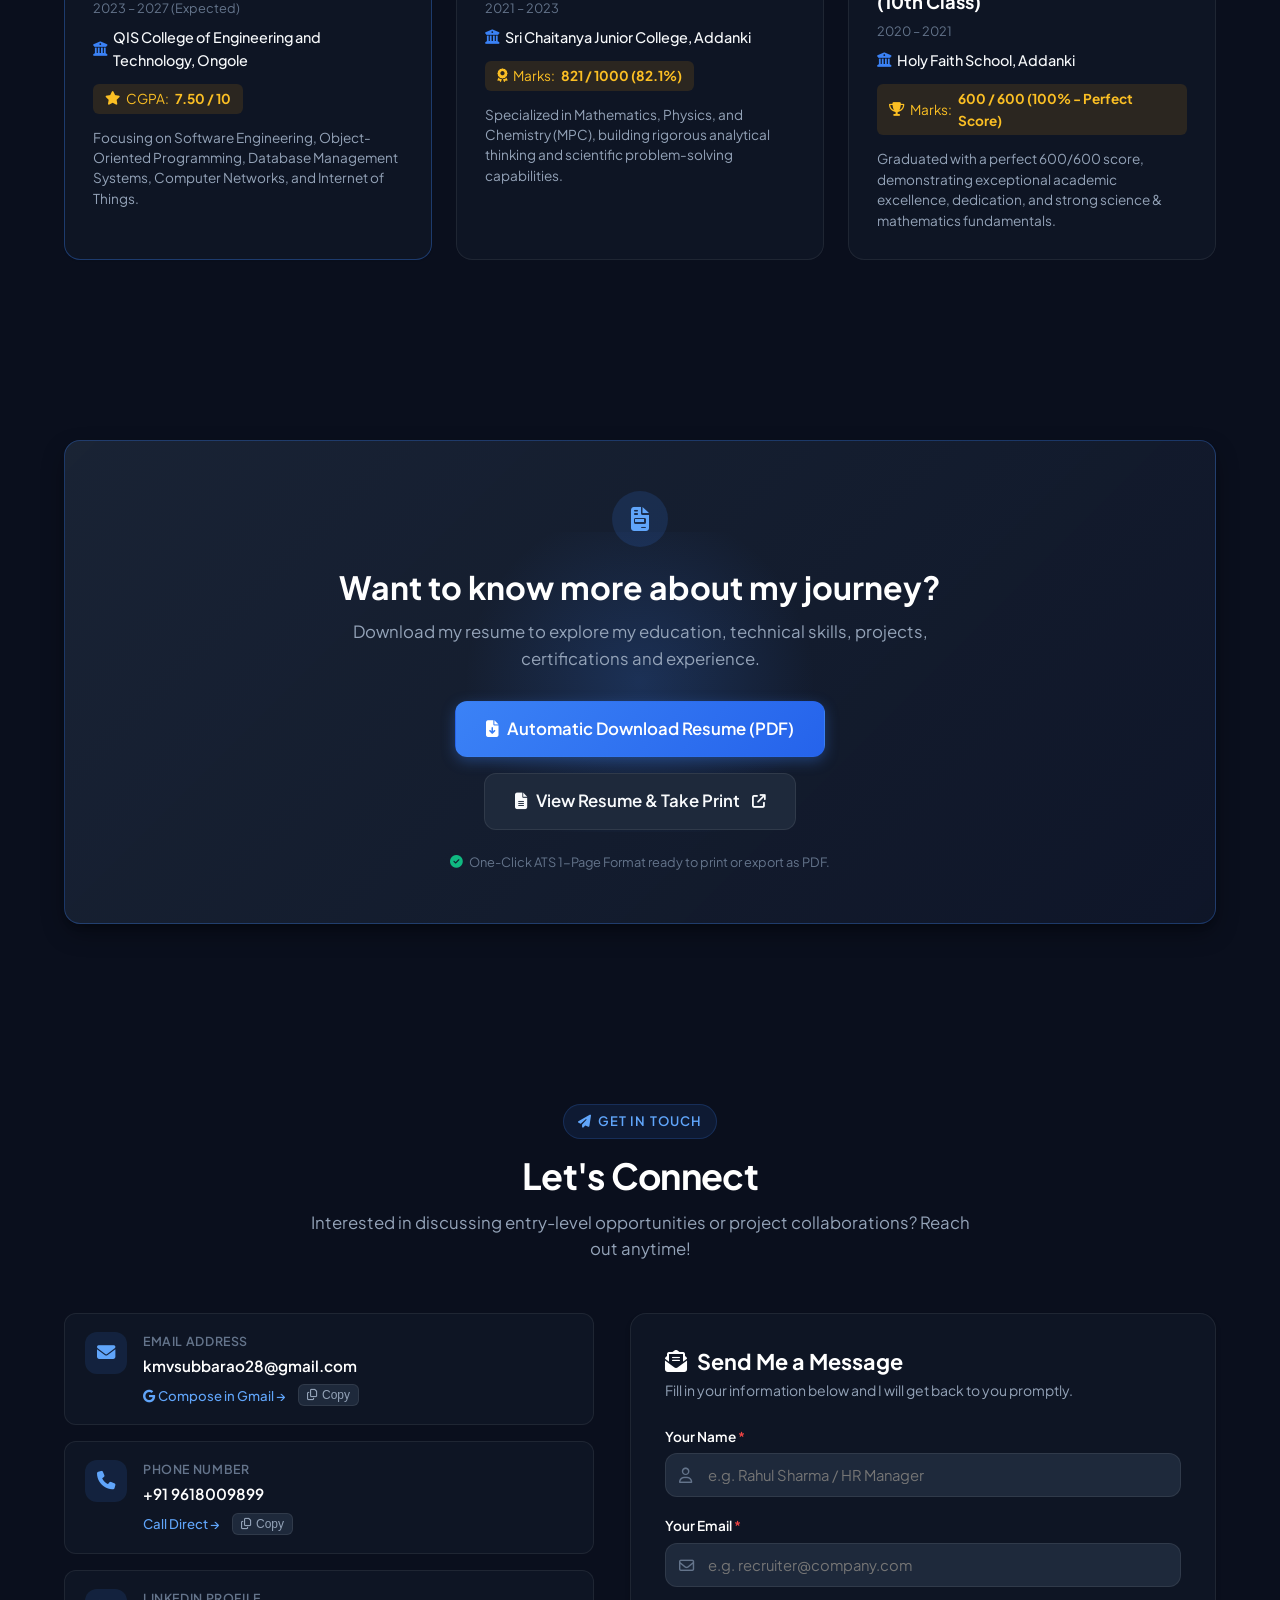
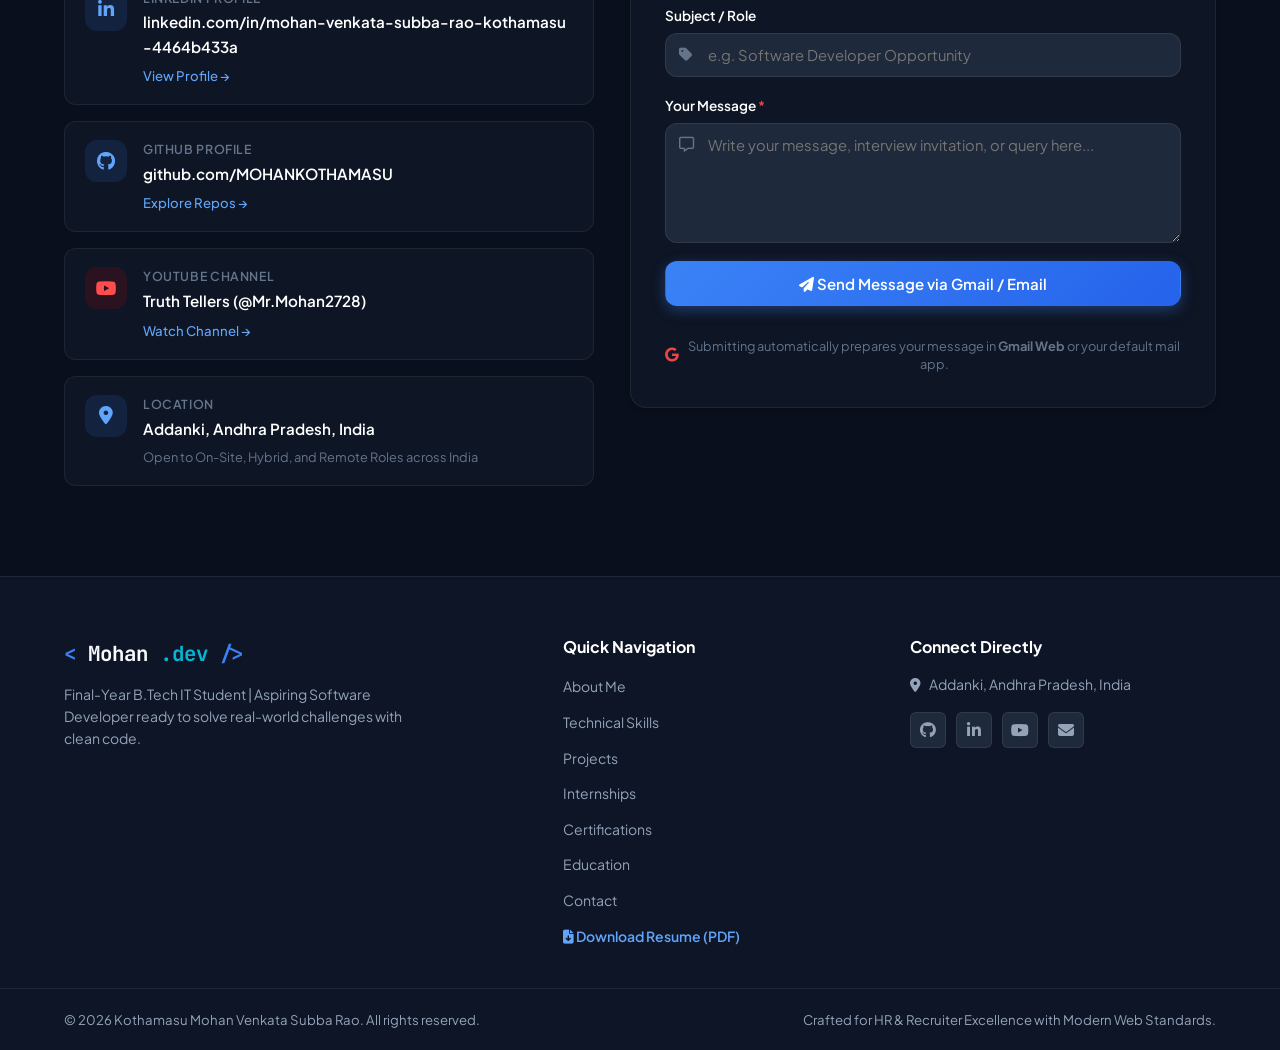
==== commit 072baf42: "Update LeetCode link to problemset URL and balance 1-page resume layout to eliminate bottom white sp" ====
--- a/index.html
+++ b/index.html
@@ -1272,8 +1272,8 @@
                   <span class="meta-tag">Python & Problem Solving</span>
                 </div>
               </div>
-              <a href="https://leetcode.com/u/kmvsubbarao28/" target="_blank" rel="noopener noreferrer" class="btn btn-sm btn-outline" aria-label="LeetCode Profile">
-                <span>View Profile / Solved</span> <i class="fa-solid fa-arrow-up-right-from-square"></i>
+              <a href="https://leetcode.com/problemset/" target="_blank" rel="noopener noreferrer" class="btn btn-sm btn-outline" aria-label="LeetCode Profile">
+                <span>View Problems / Solved</span> <i class="fa-solid fa-arrow-up-right-from-square"></i>
               </a>
             </div>
 
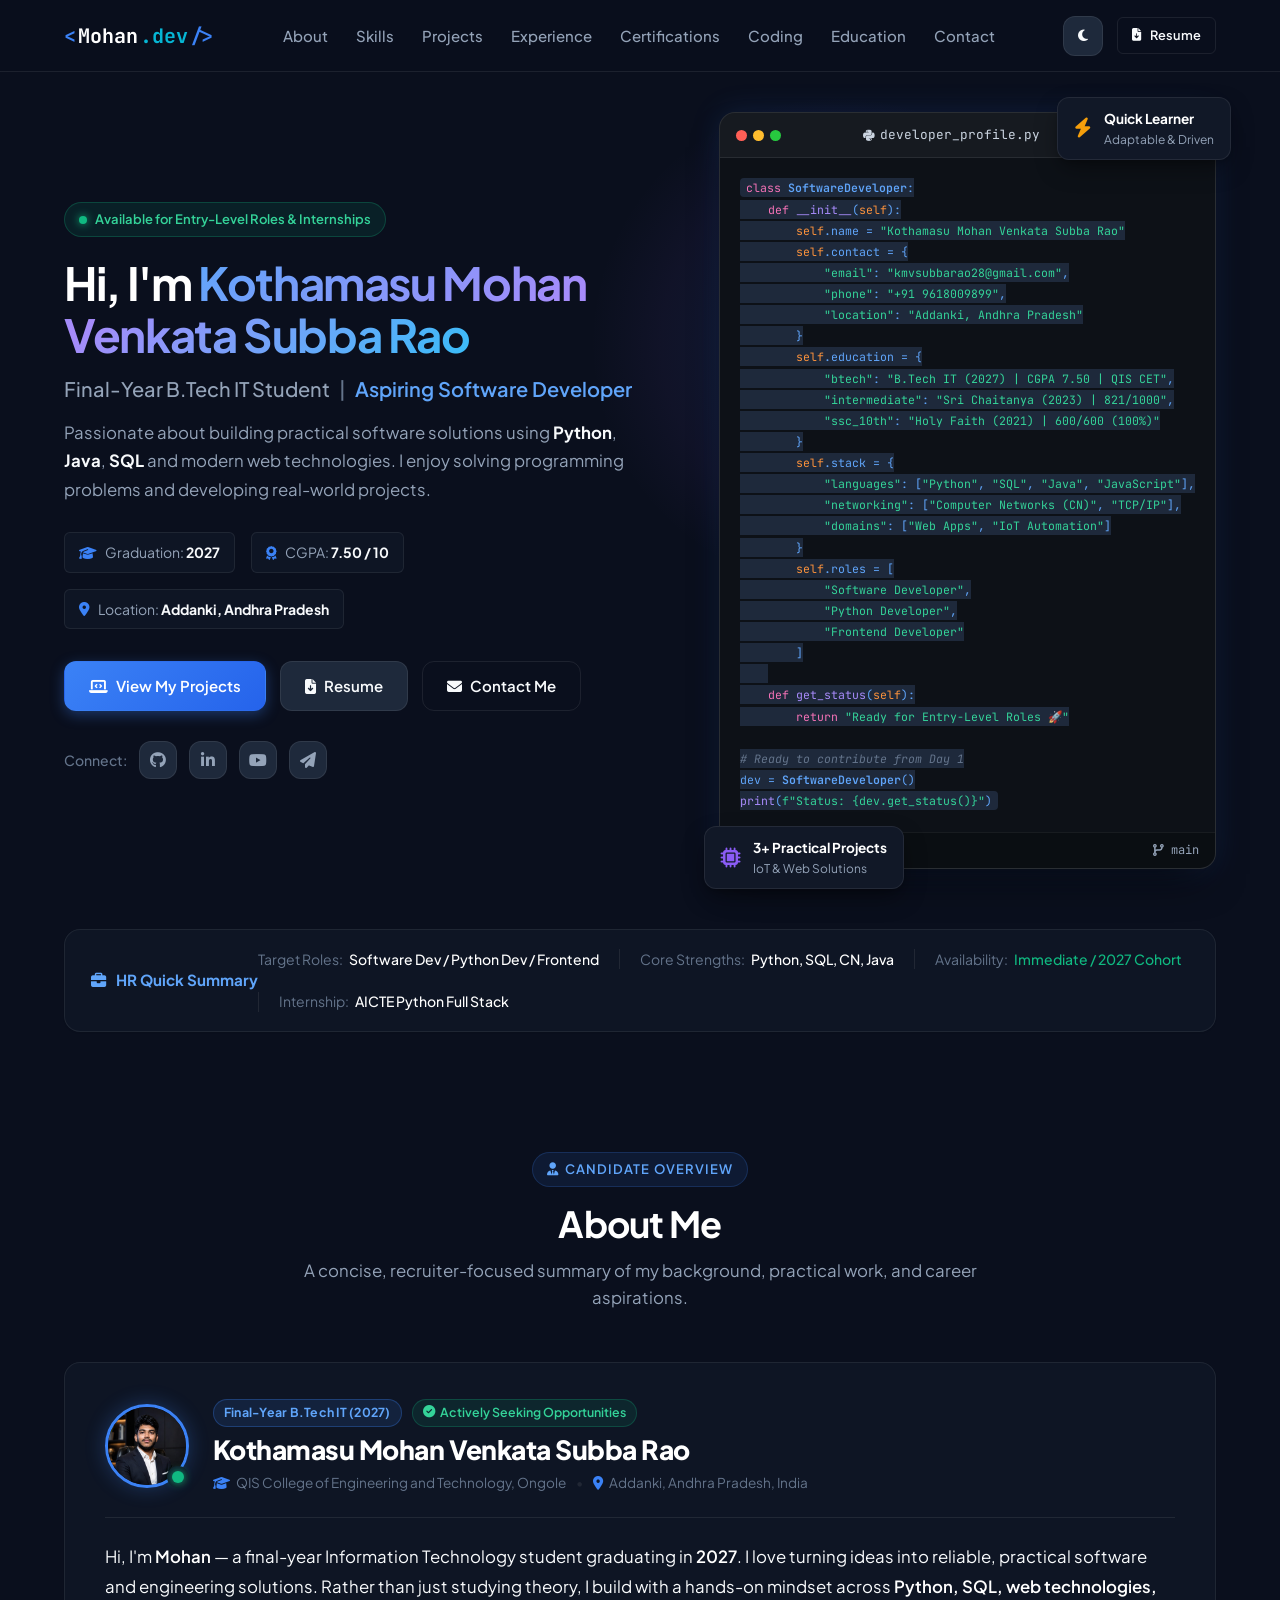
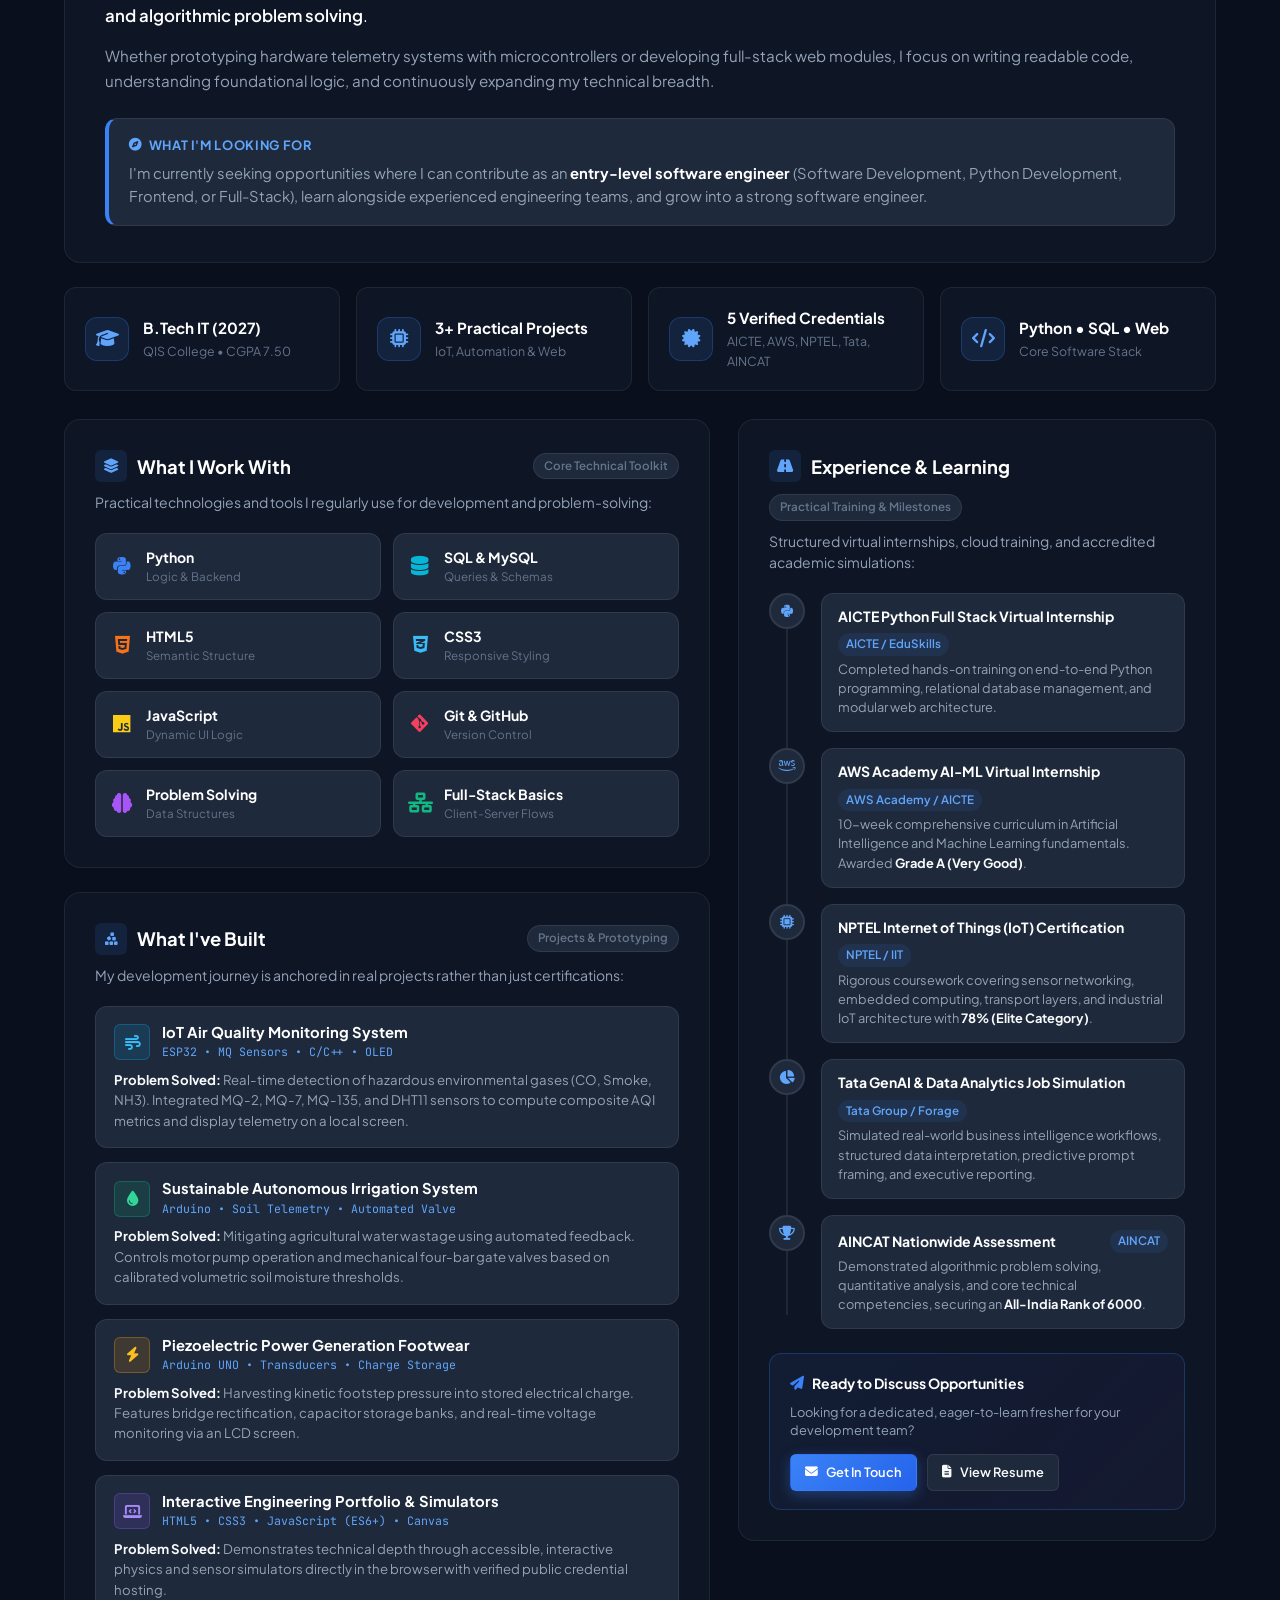
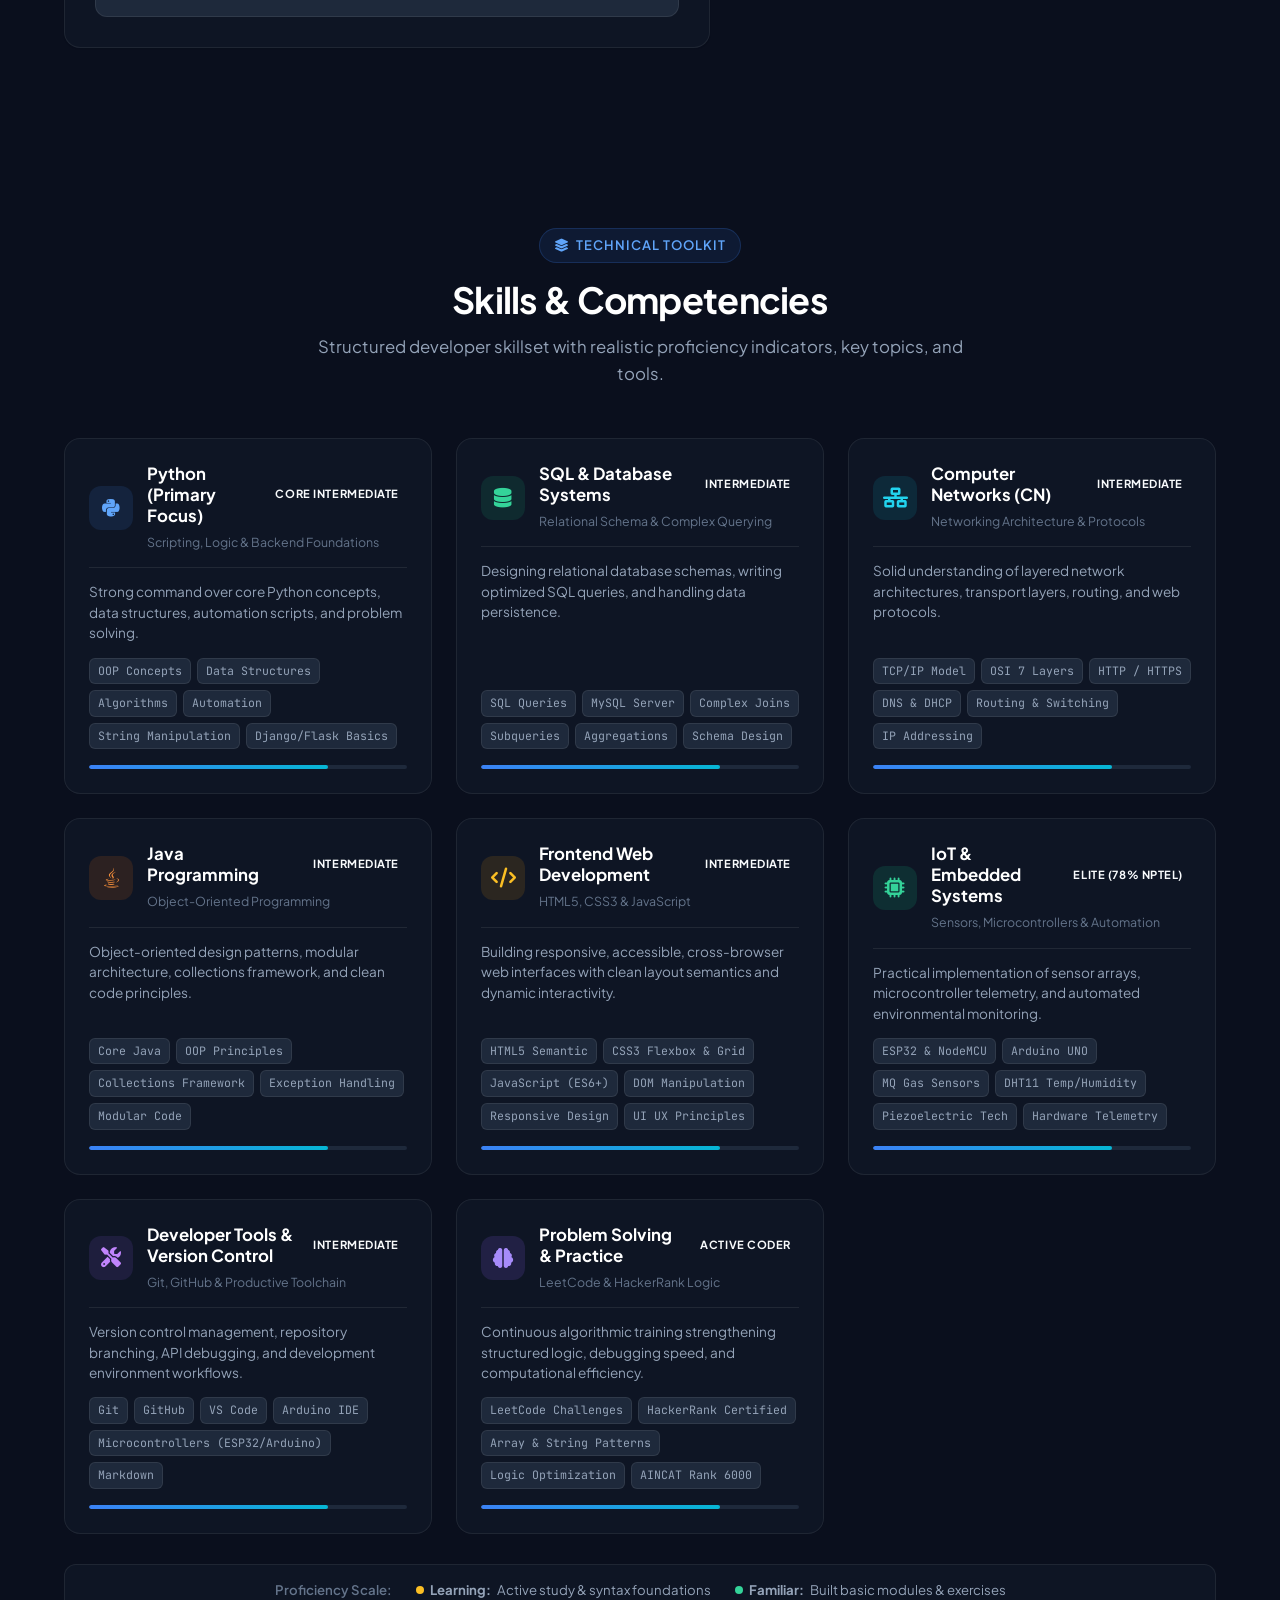
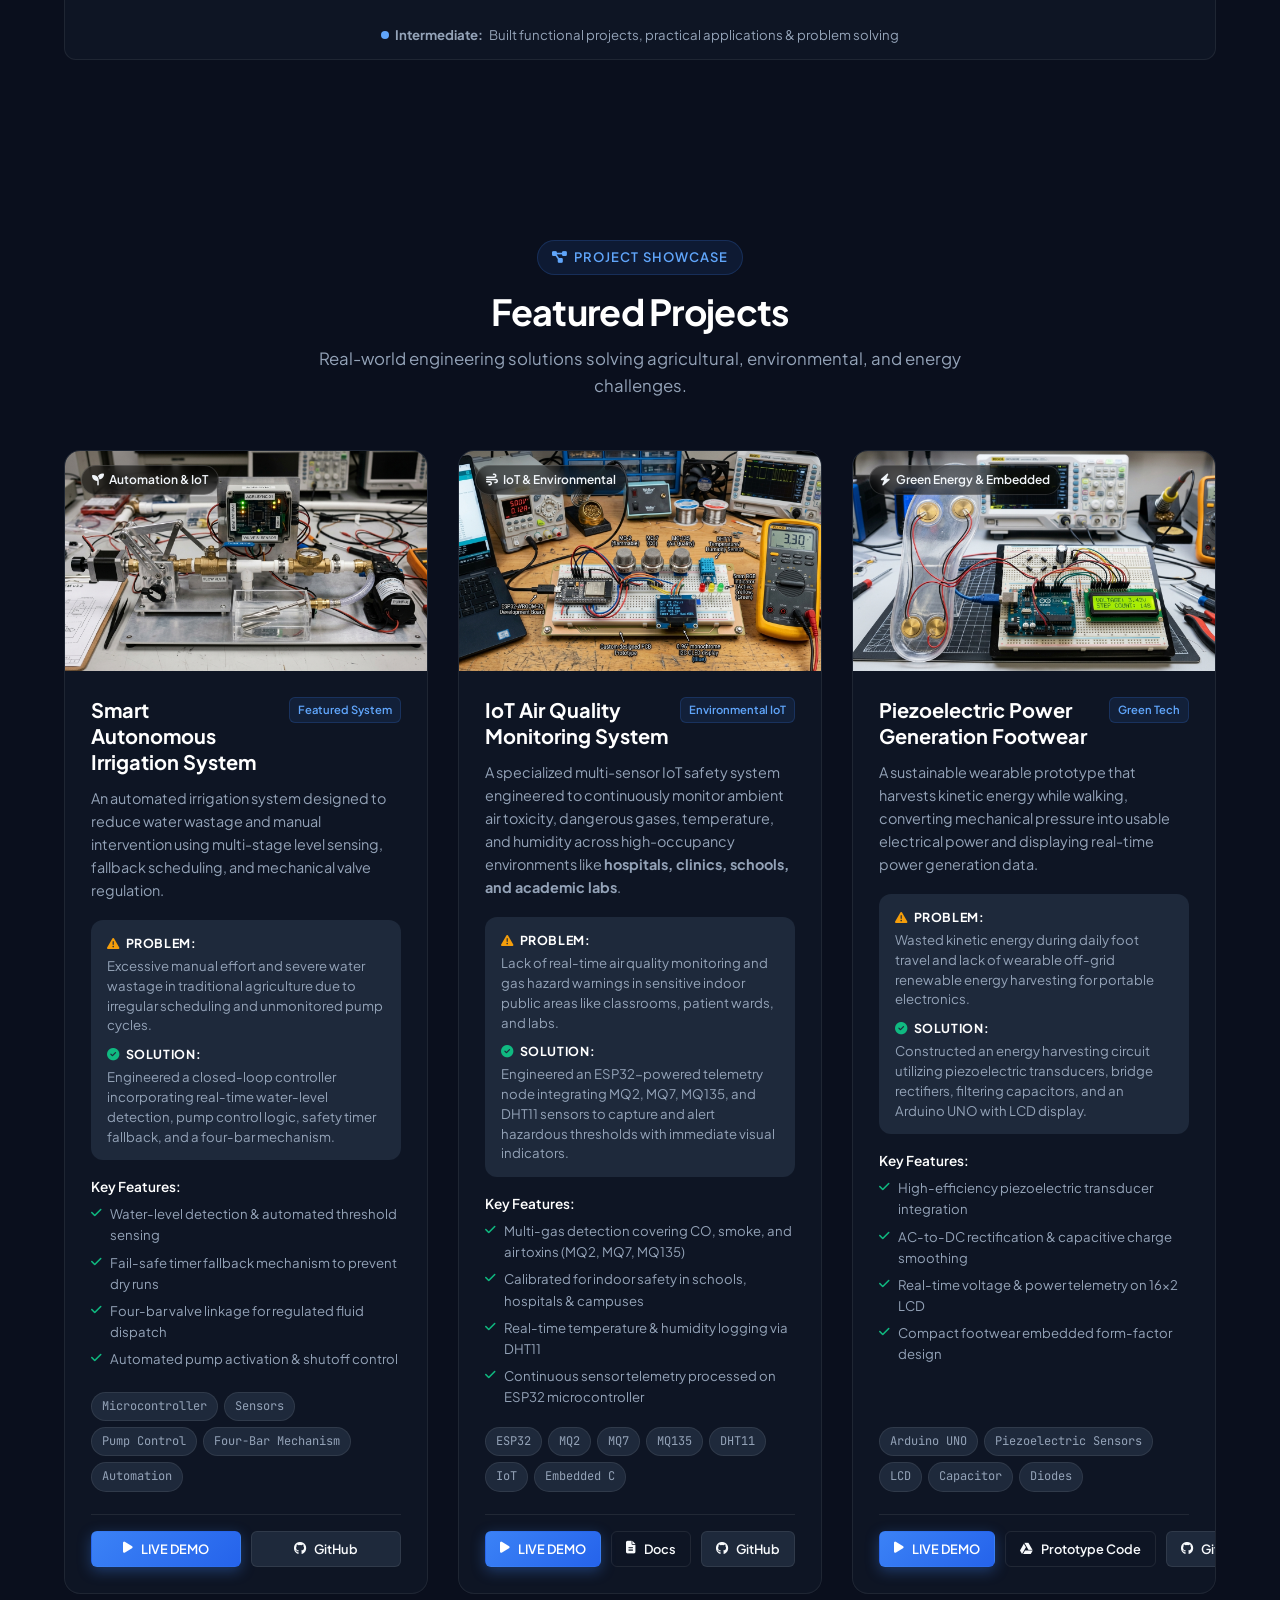
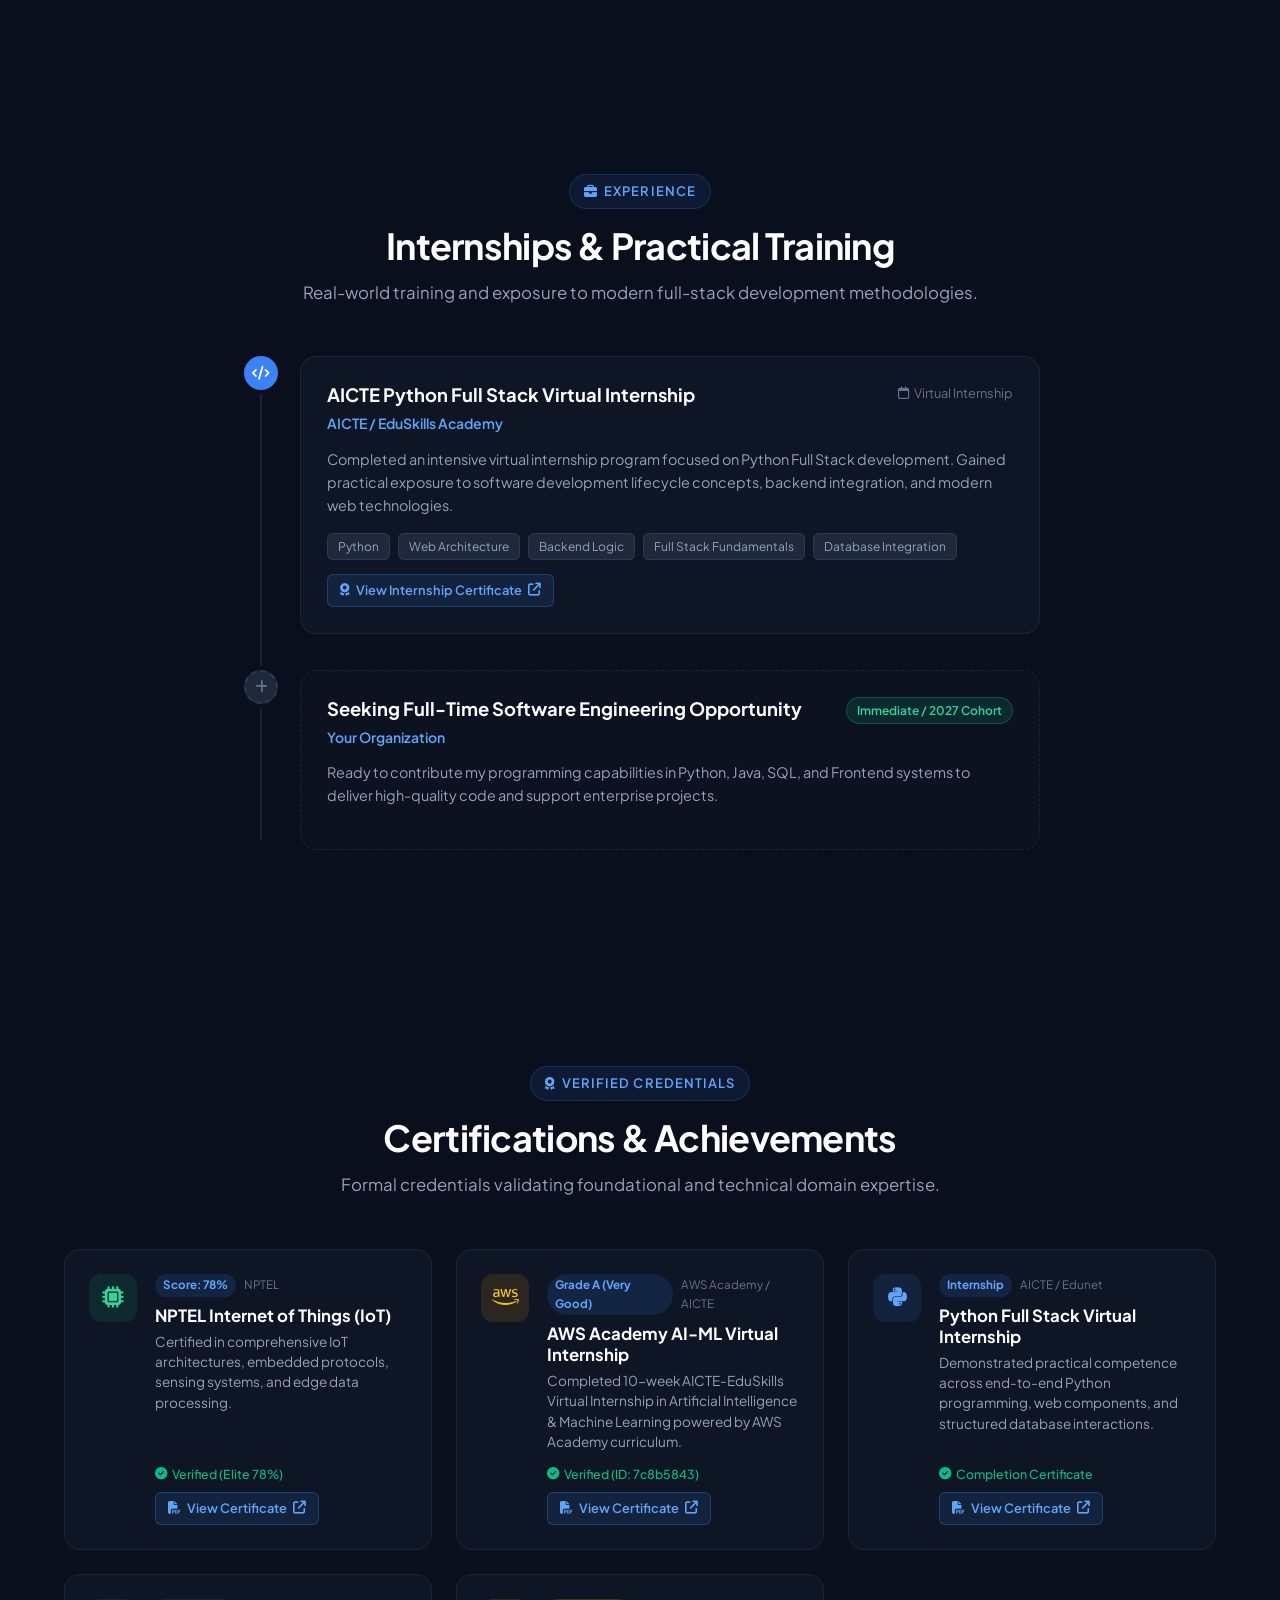
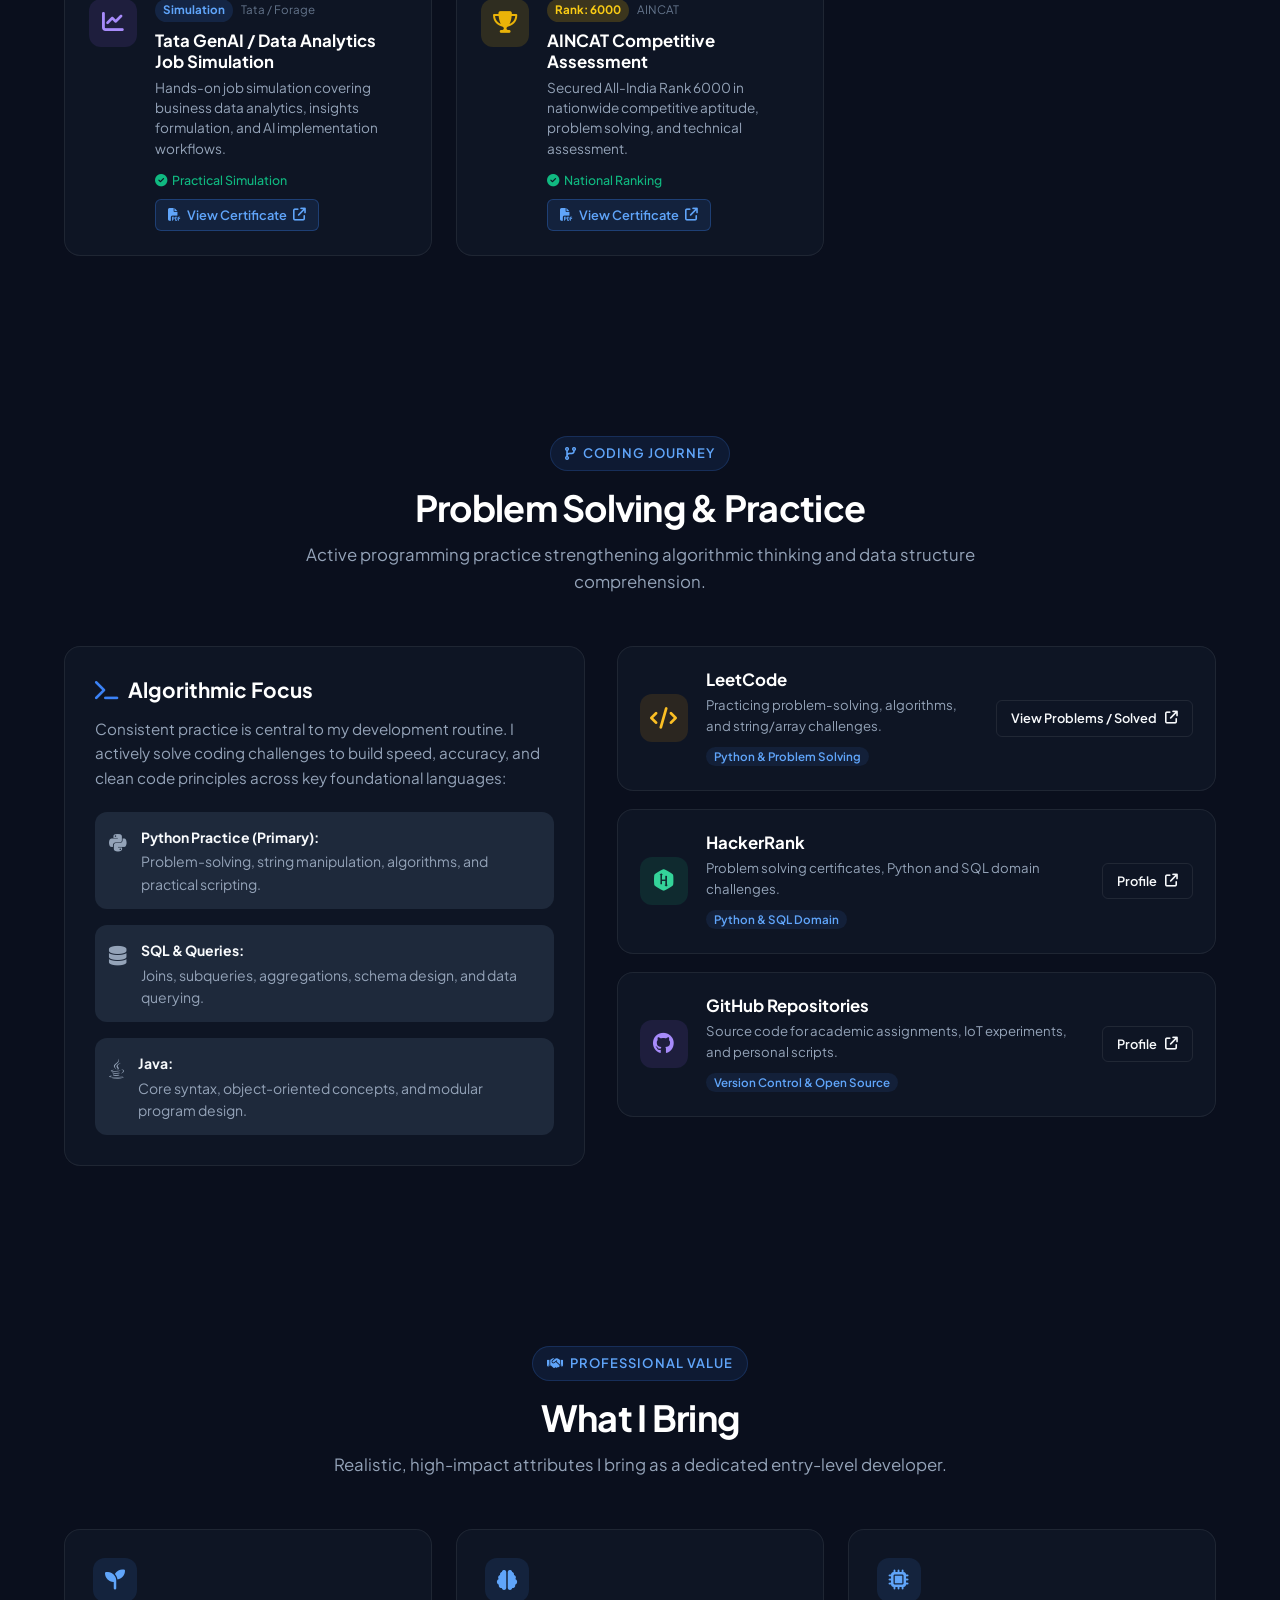
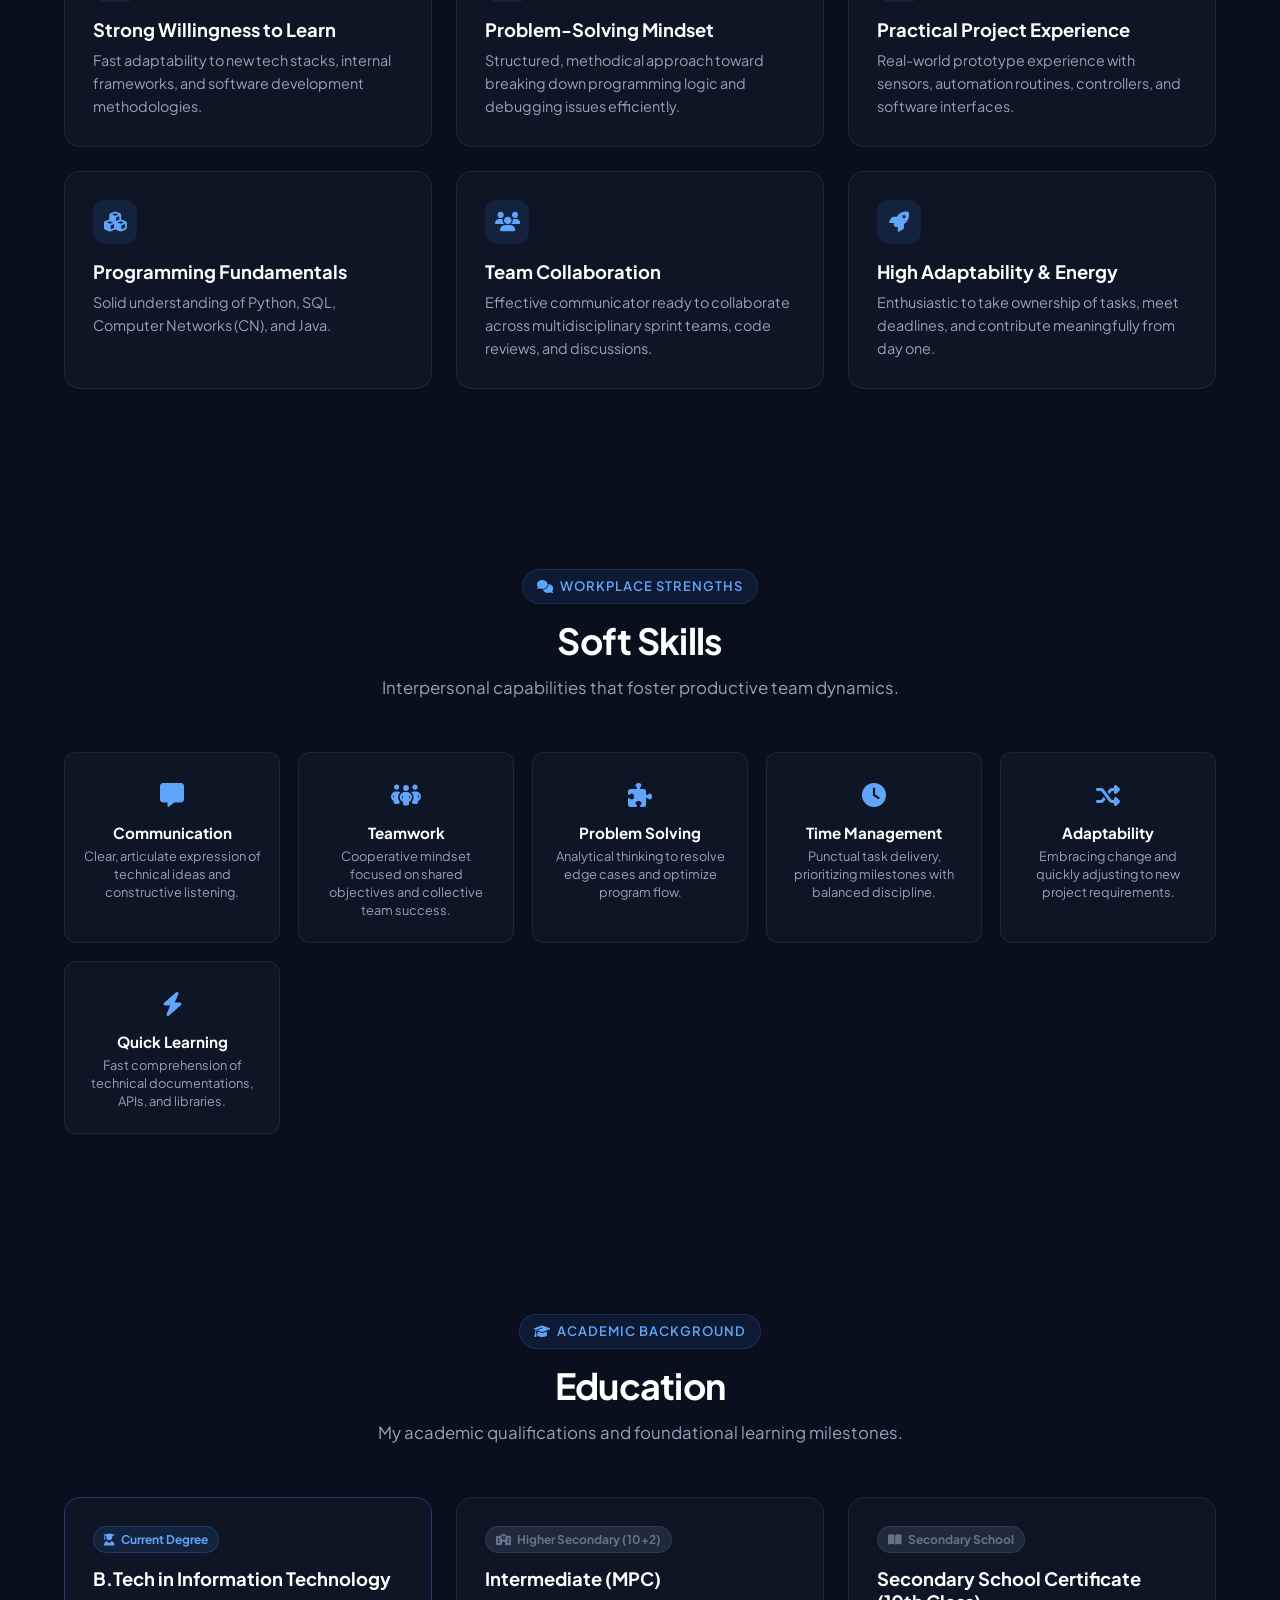
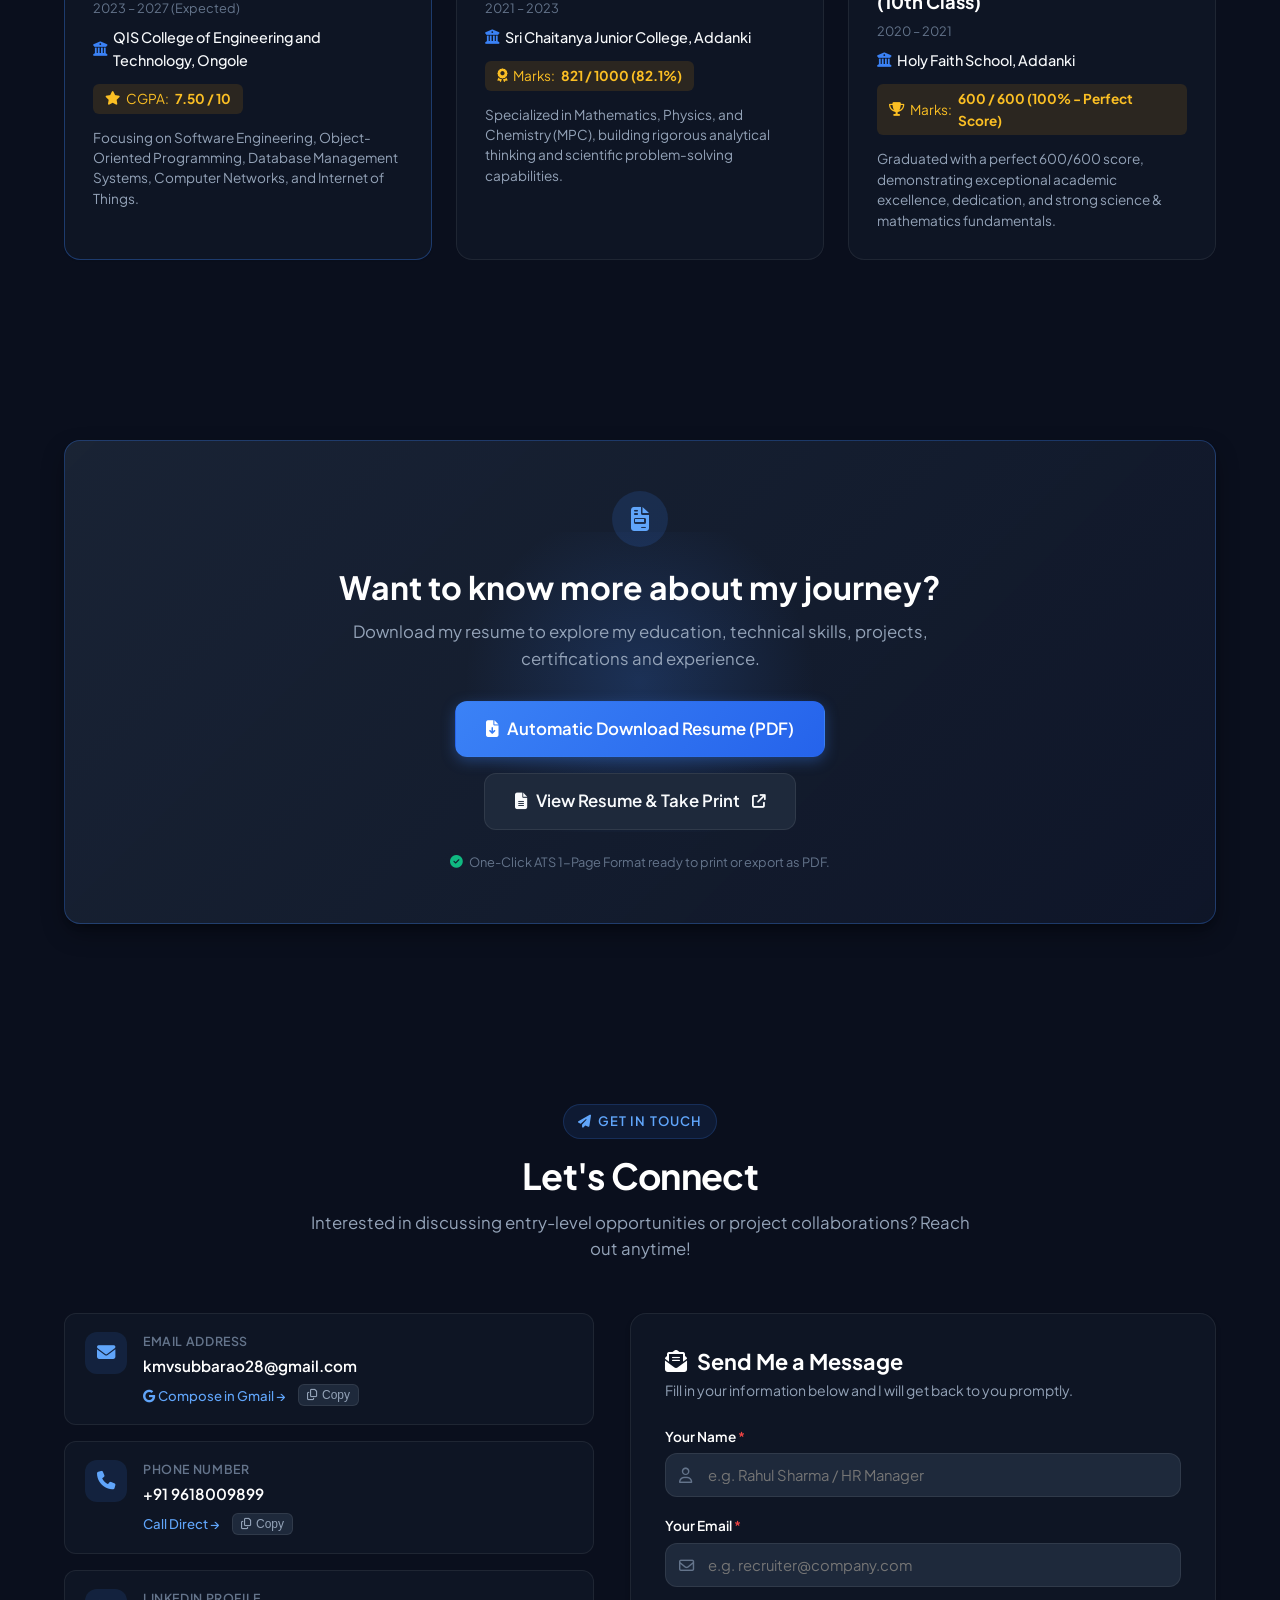
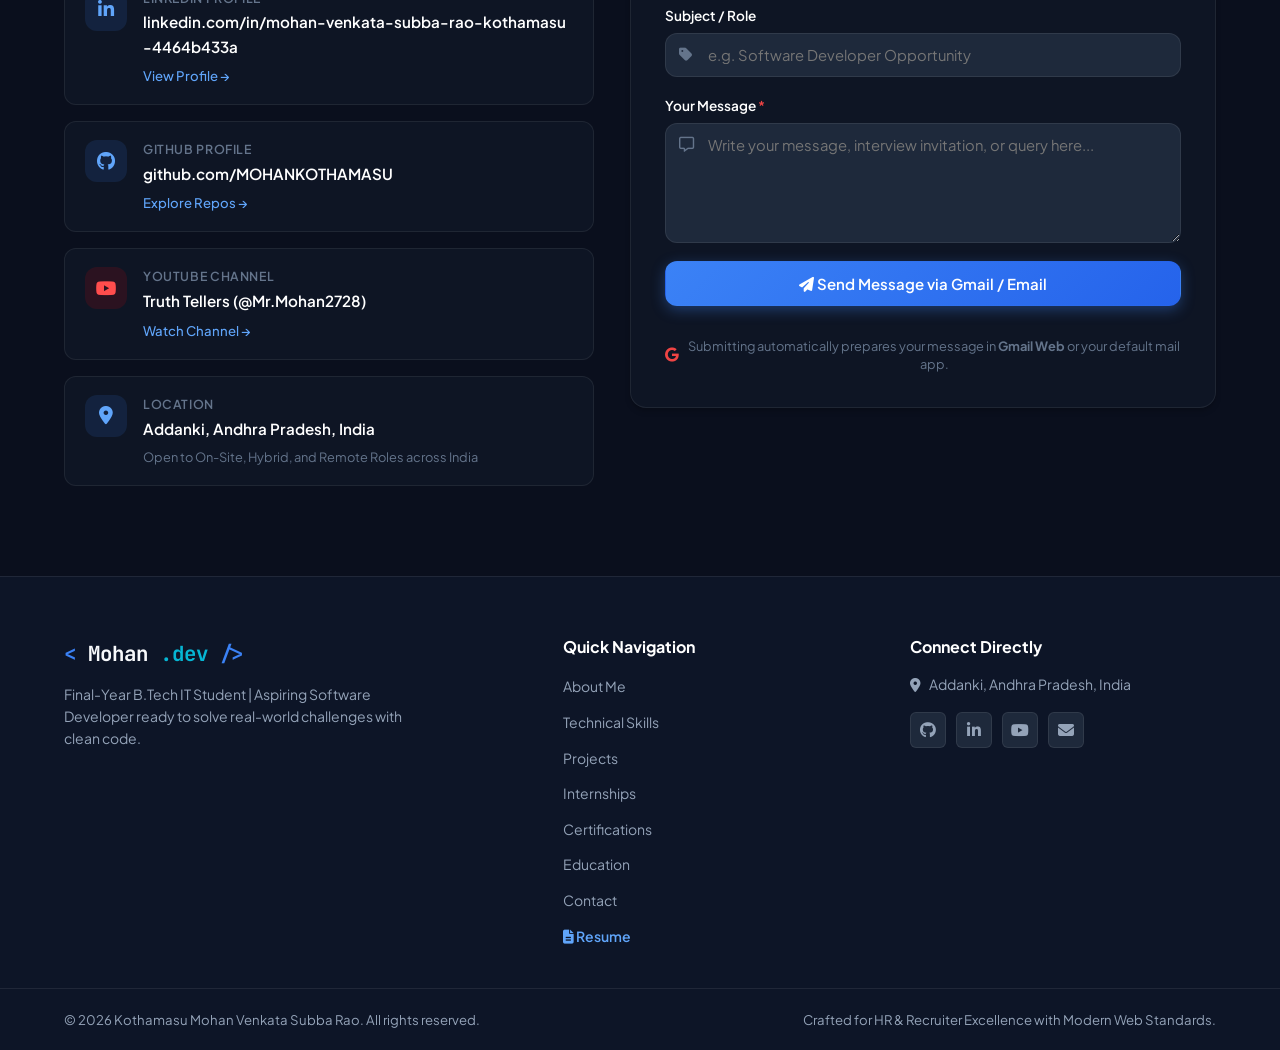
==== commit 3c9dafe7: "Update target role to Software Engineer only and consolidate resume download to dedicated section" ====
--- a/index.html
+++ b/index.html
@@ -63,9 +63,9 @@
           <i class="fa-solid fa-sun light-icon"></i>
         </button>
 
-        <!-- Quick Resume Direct One-Click Download CTA -->
-        <a href="assets/Mohan_Venkata_Subba_Rao_Resume.pdf" download="Mohan_Venkata_Subba_Rao_Resume.pdf" class="btn btn-outline btn-sm nav-resume-btn" title="One-Click Download Complete ATS Resume (PDF)">
-          <i class="fa-solid fa-file-arrow-down"></i> Resume PDF
+        <!-- Quick Resume Link to Resume Section -->
+        <a href="#resume" class="btn btn-outline btn-sm nav-resume-btn" title="Go to Resume Section">
+          <i class="fa-solid fa-file-arrow-down"></i> Resume
         </a>
 
         <!-- Mobile Menu Toggle Button -->
@@ -123,11 +123,8 @@
             <a href="#projects" class="btn btn-primary">
               <i class="fa-solid fa-laptop-code"></i> View My Projects
             </a>
-            <a href="assets/Mohan_Venkata_Subba_Rao_Resume.pdf" download="Mohan_Venkata_Subba_Rao_Resume.pdf" class="btn btn-secondary" id="hero-download-resume-btn" title="Click to Automatically Download Resume (PDF)">
-              <i class="fa-solid fa-download"></i> Download Resume
-            </a>
-            <a href="assets/resume-preview.html" target="_blank" rel="noopener noreferrer" class="btn btn-outline" id="hero-view-resume-btn" title="View Resume on another page & take print">
-              <i class="fa-solid fa-file-lines"></i> View Resume
+            <a href="#resume" class="btn btn-secondary" id="hero-resume-btn" title="Go to Resume Options">
+              <i class="fa-solid fa-file-arrow-down"></i> Resume
             </a>
             <a href="#contact" class="btn btn-outline">
               <i class="fa-solid fa-envelope"></i> Contact Me
@@ -253,11 +250,6 @@
               <span class="glance-value">AICTE Python Full Stack</span>
             </div>
           </div>
-          <div class="glance-cta">
-            <a href="assets/Mohan_Venkata_Subba_Rao_Resume.pdf" download="Mohan_Venkata_Subba_Rao_Resume.pdf" class="btn btn-primary btn-sm" title="One-Click Download Complete ATS Resume (PDF)">
-              <i class="fa-solid fa-file-arrow-down"></i> One-Click Resume
-            </a>
-          </div>
         </div>
       </div>
     </section>
@@ -587,8 +579,7 @@
                 </p>
                 <div class="recruiter-box-actions">
                   <a href="#contact" class="btn btn-primary btn-sm"><i class="fa-solid fa-envelope"></i> Get In Touch</a>
-                  <a href="assets/Mohan_Venkata_Subba_Rao_Resume.pdf" download="Mohan_Venkata_Subba_Rao_Resume.pdf" class="btn btn-primary btn-sm"><i class="fa-solid fa-file-arrow-down"></i> Download Resume (PDF)</a>
-                  <a href="assets/resume-preview.html" target="_blank" rel="noopener noreferrer" class="btn btn-secondary btn-sm"><i class="fa-solid fa-file-lines"></i> View / Print</a>
+                  <a href="#resume" class="btn btn-secondary btn-sm"><i class="fa-solid fa-file-lines"></i> View Resume</a>
                 </div>
               </div>
             </div>
@@ -1676,7 +1667,7 @@
           
           <div class="sheet-section">
             <h3>CAREER OBJECTIVE</h3>
-            <p>Looking for an entry-level Software Developer / Python Developer / Frontend Developer role where I can apply my programming skills, solve real-world problems, learn new technologies, and contribute to a professional team.</p>
+            <p>Looking for an entry-level Software Engineer role where I can apply my programming skills, solve real-world problems, learn new technologies, and contribute to a professional team.</p>
           </div>
 
           <div class="sheet-section">
@@ -1751,7 +1742,7 @@
           <li><a href="#certifications">Certifications</a></li>
           <li><a href="#education">Education</a></li>
           <li><a href="#contact">Contact</a></li>
-          <li><a href="assets/Mohan_Venkata_Subba_Rao_Resume.pdf" download="Mohan_Venkata_Subba_Rao_Resume.pdf" style="color: var(--primary-light); font-weight: 600;"><i class="fa-solid fa-file-arrow-down"></i> Download Resume (PDF)</a></li>
+          <li><a href="#resume" style="color: var(--primary-light); font-weight: 600;"><i class="fa-solid fa-file-lines"></i> Resume</a></li>
         </ul>
       </div>
 
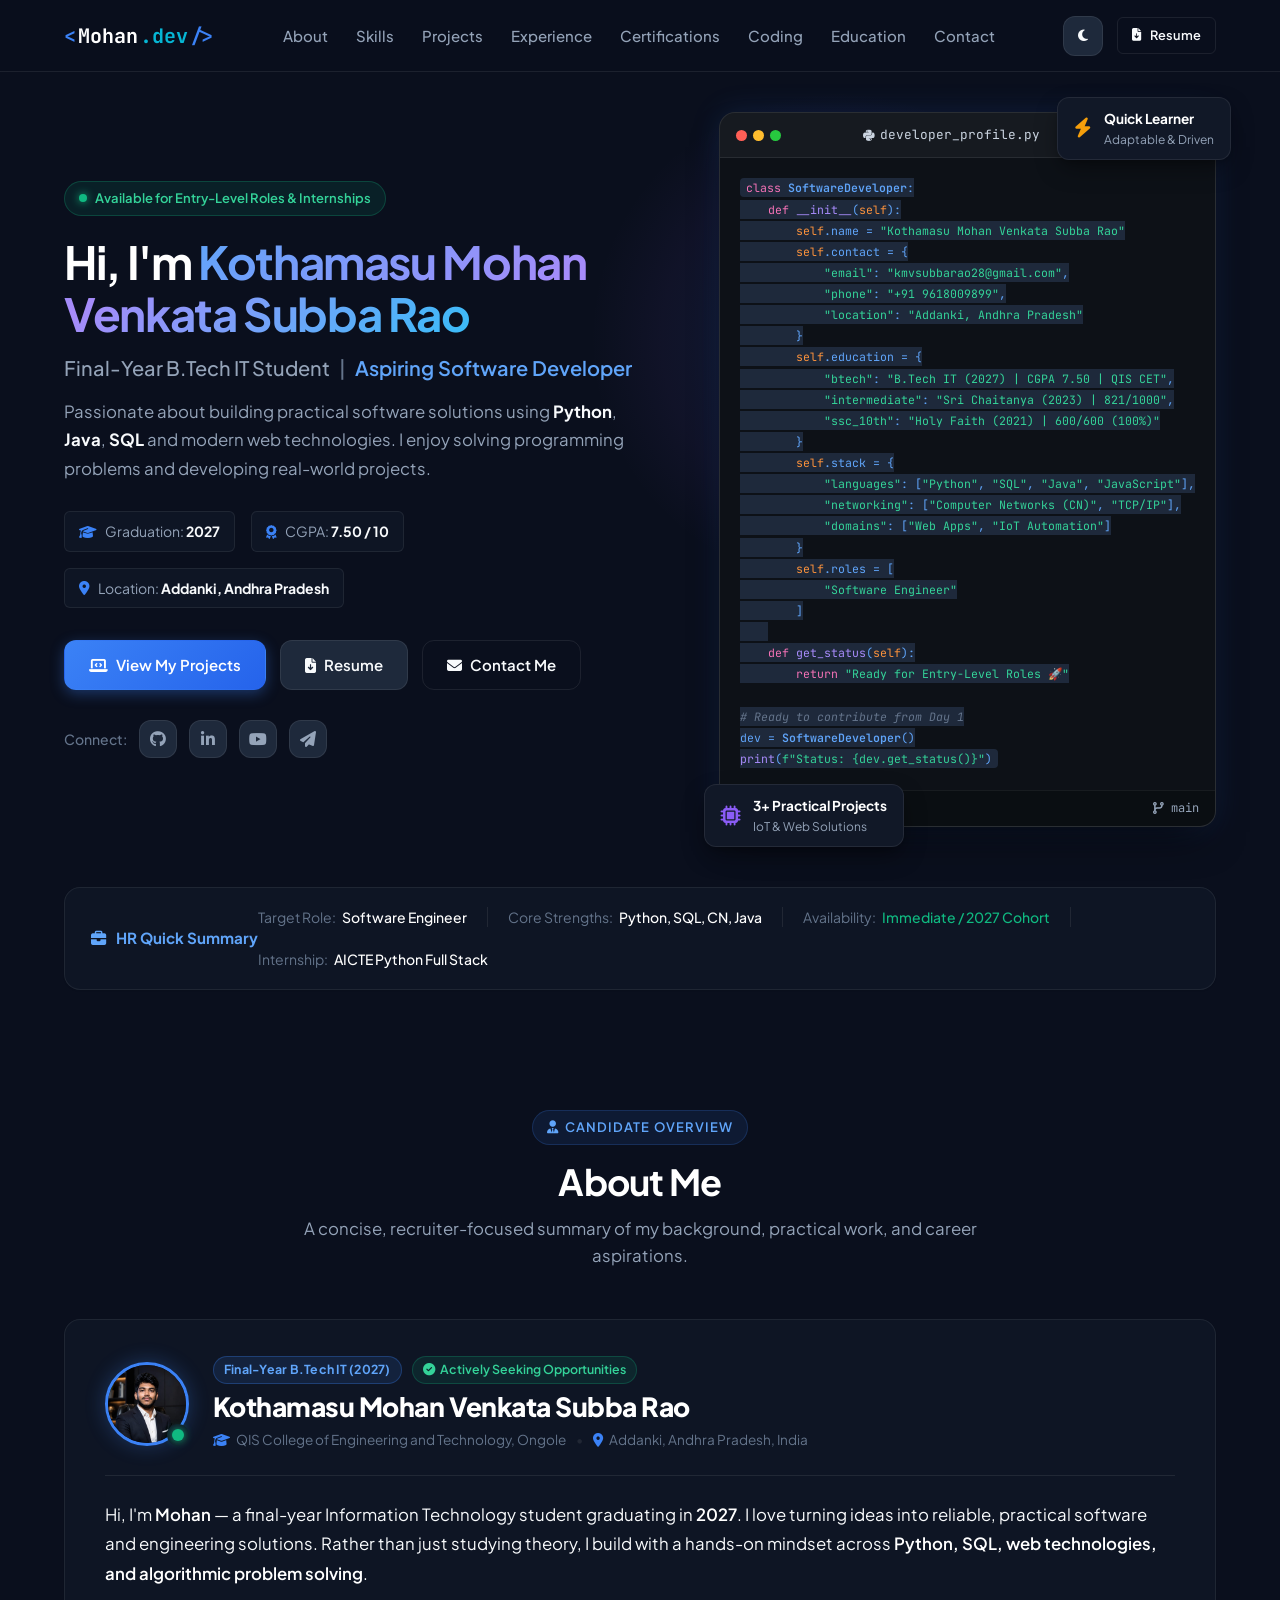
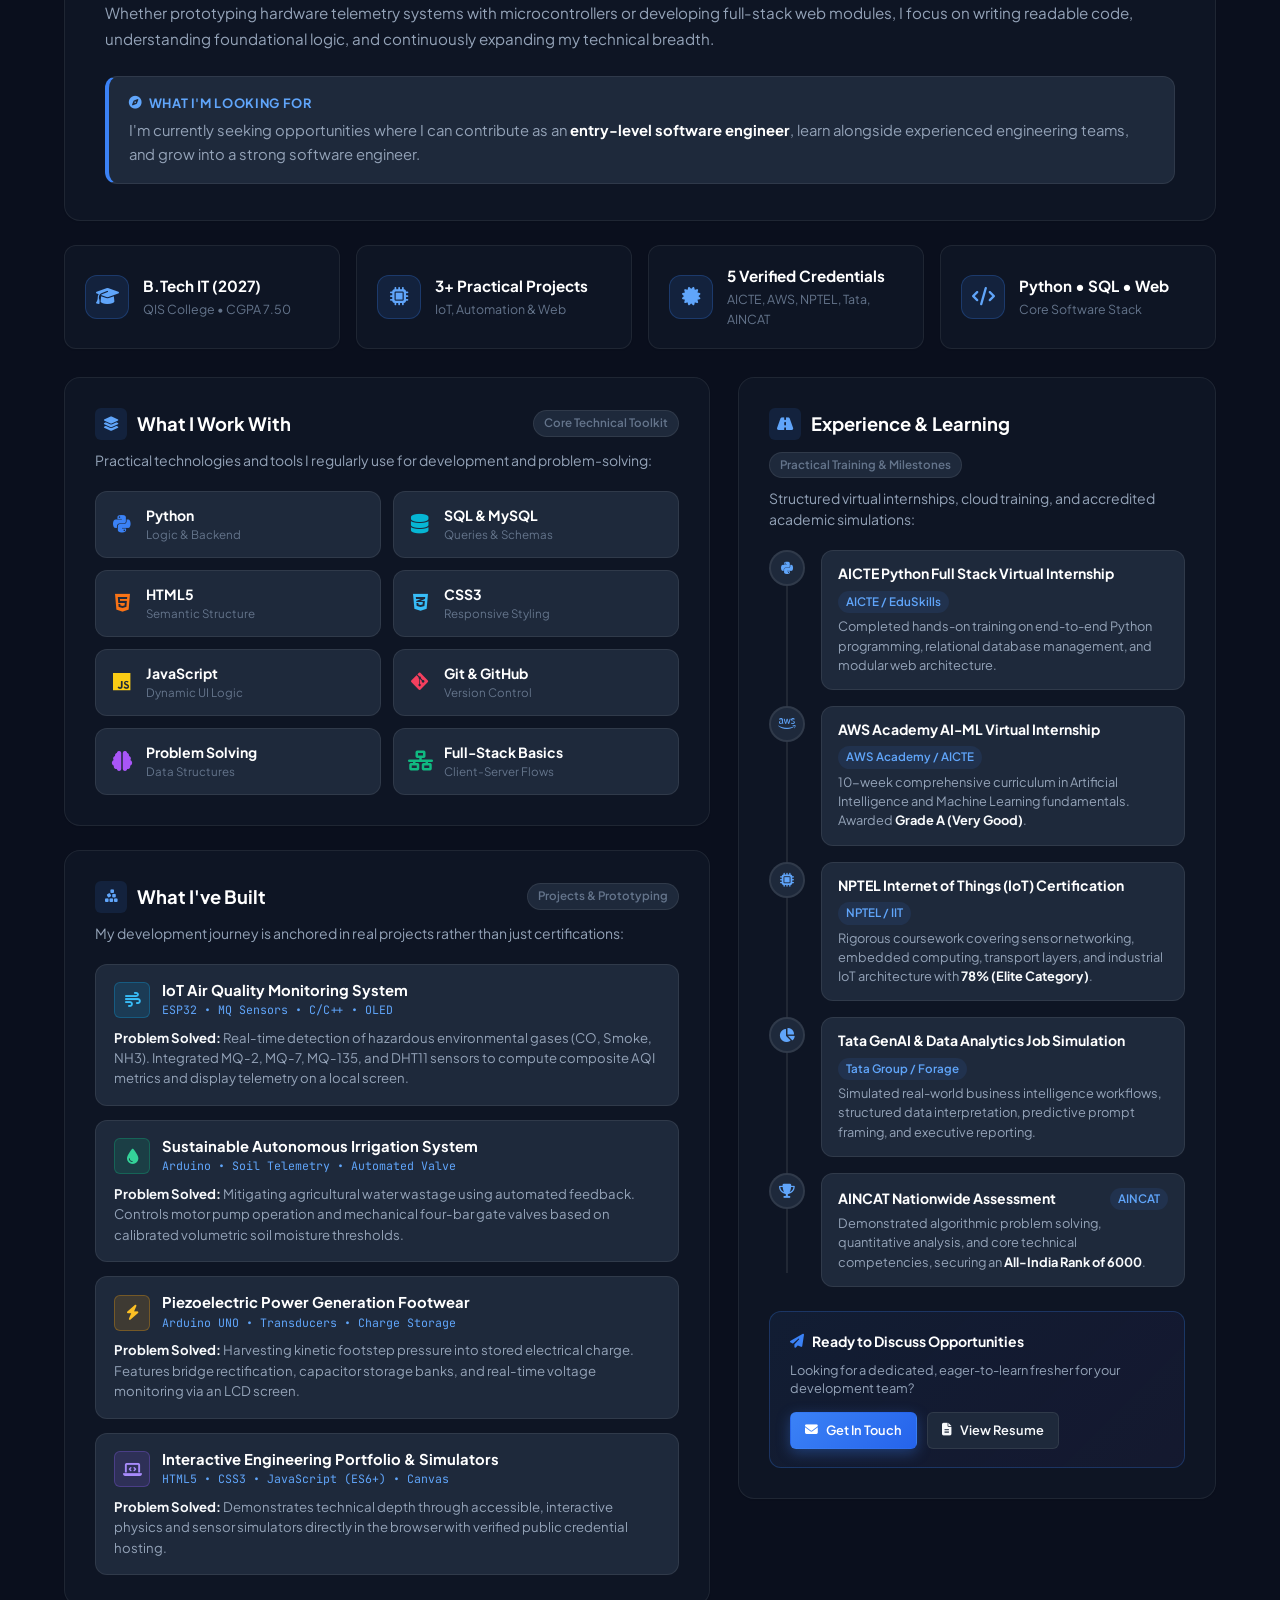
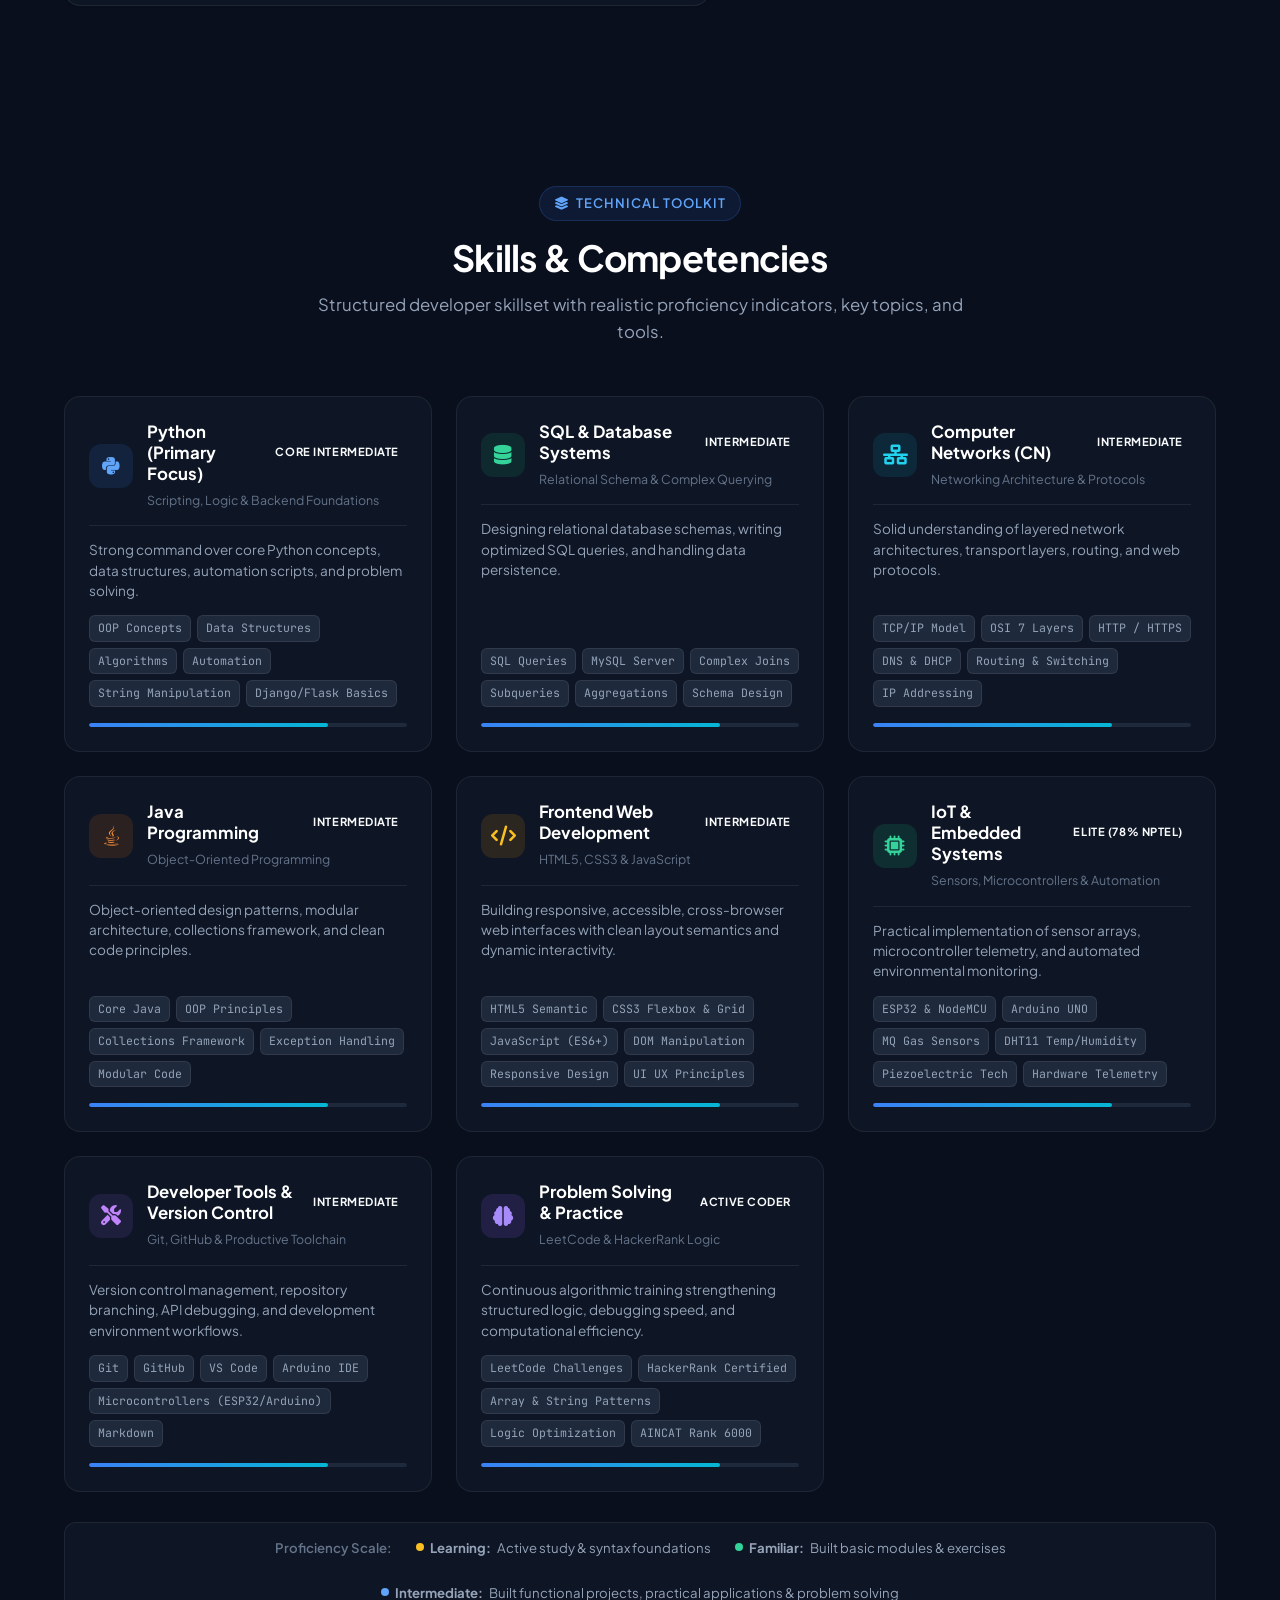
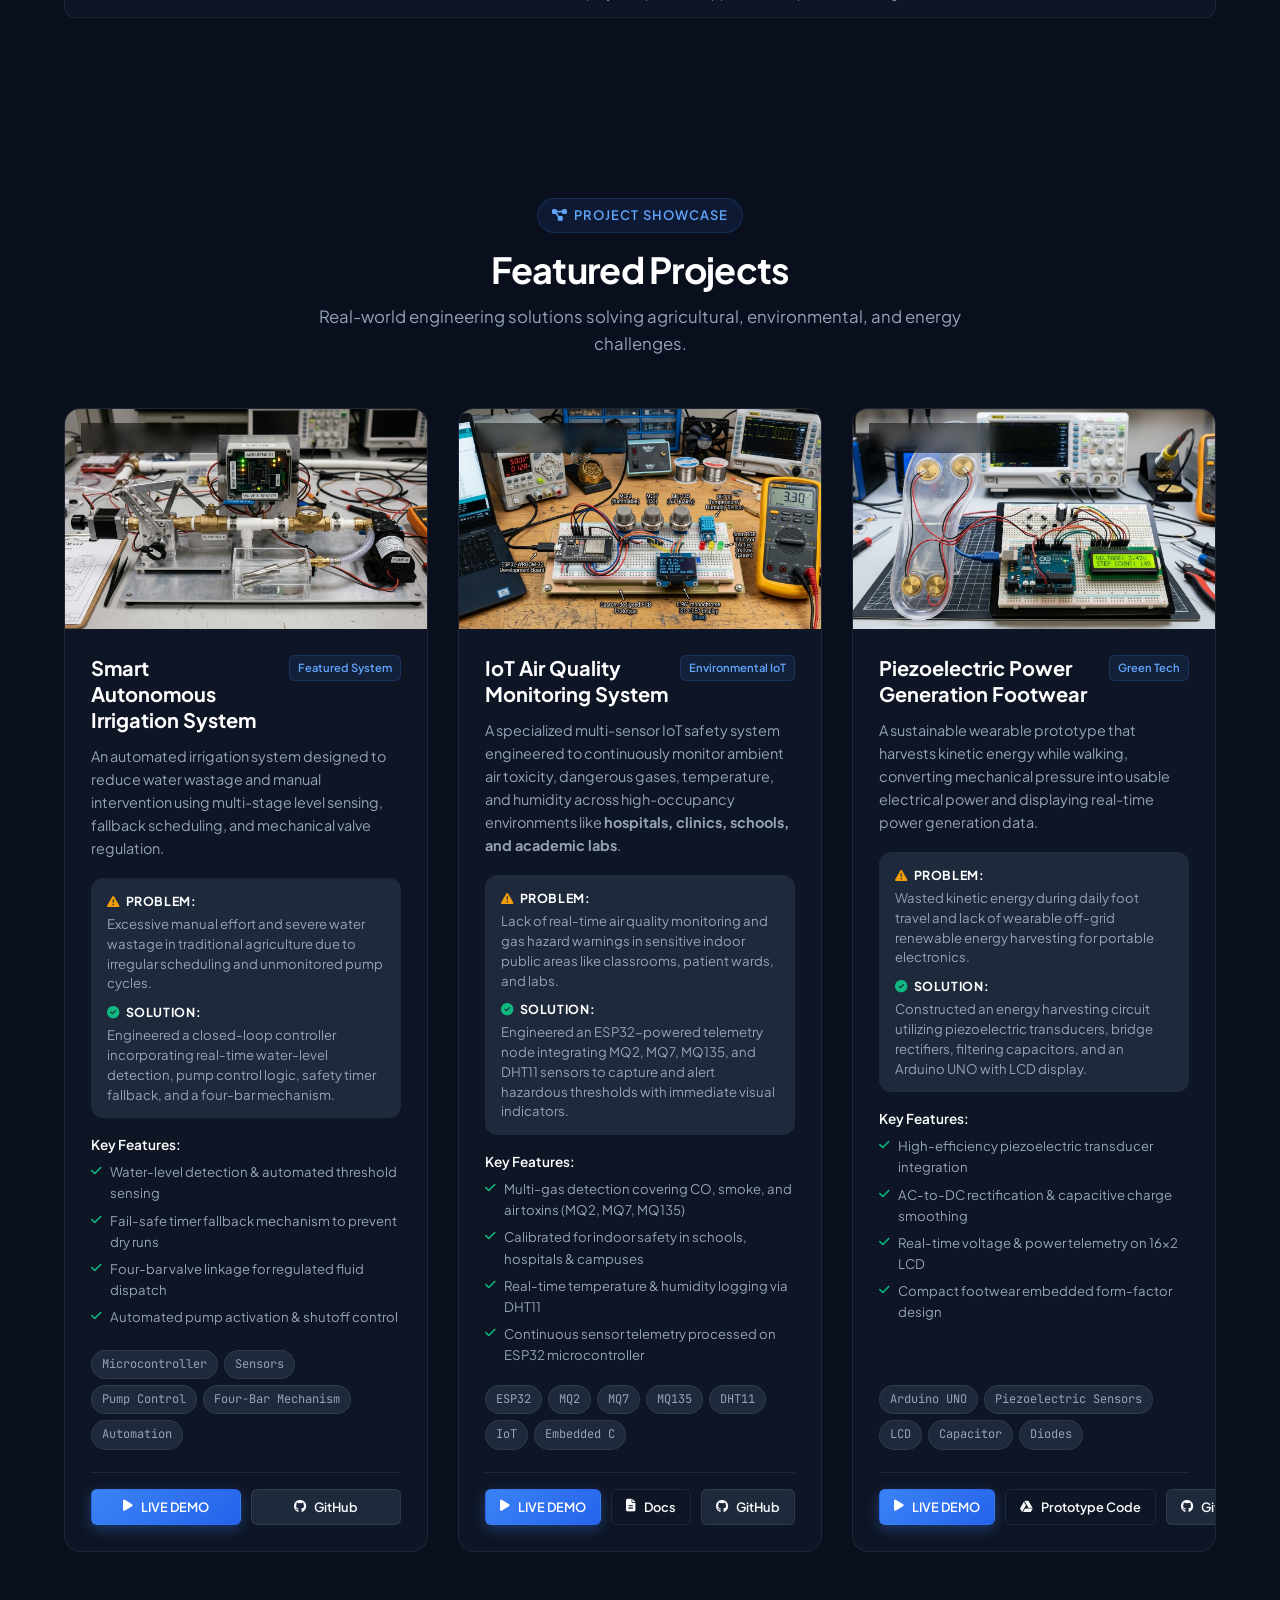
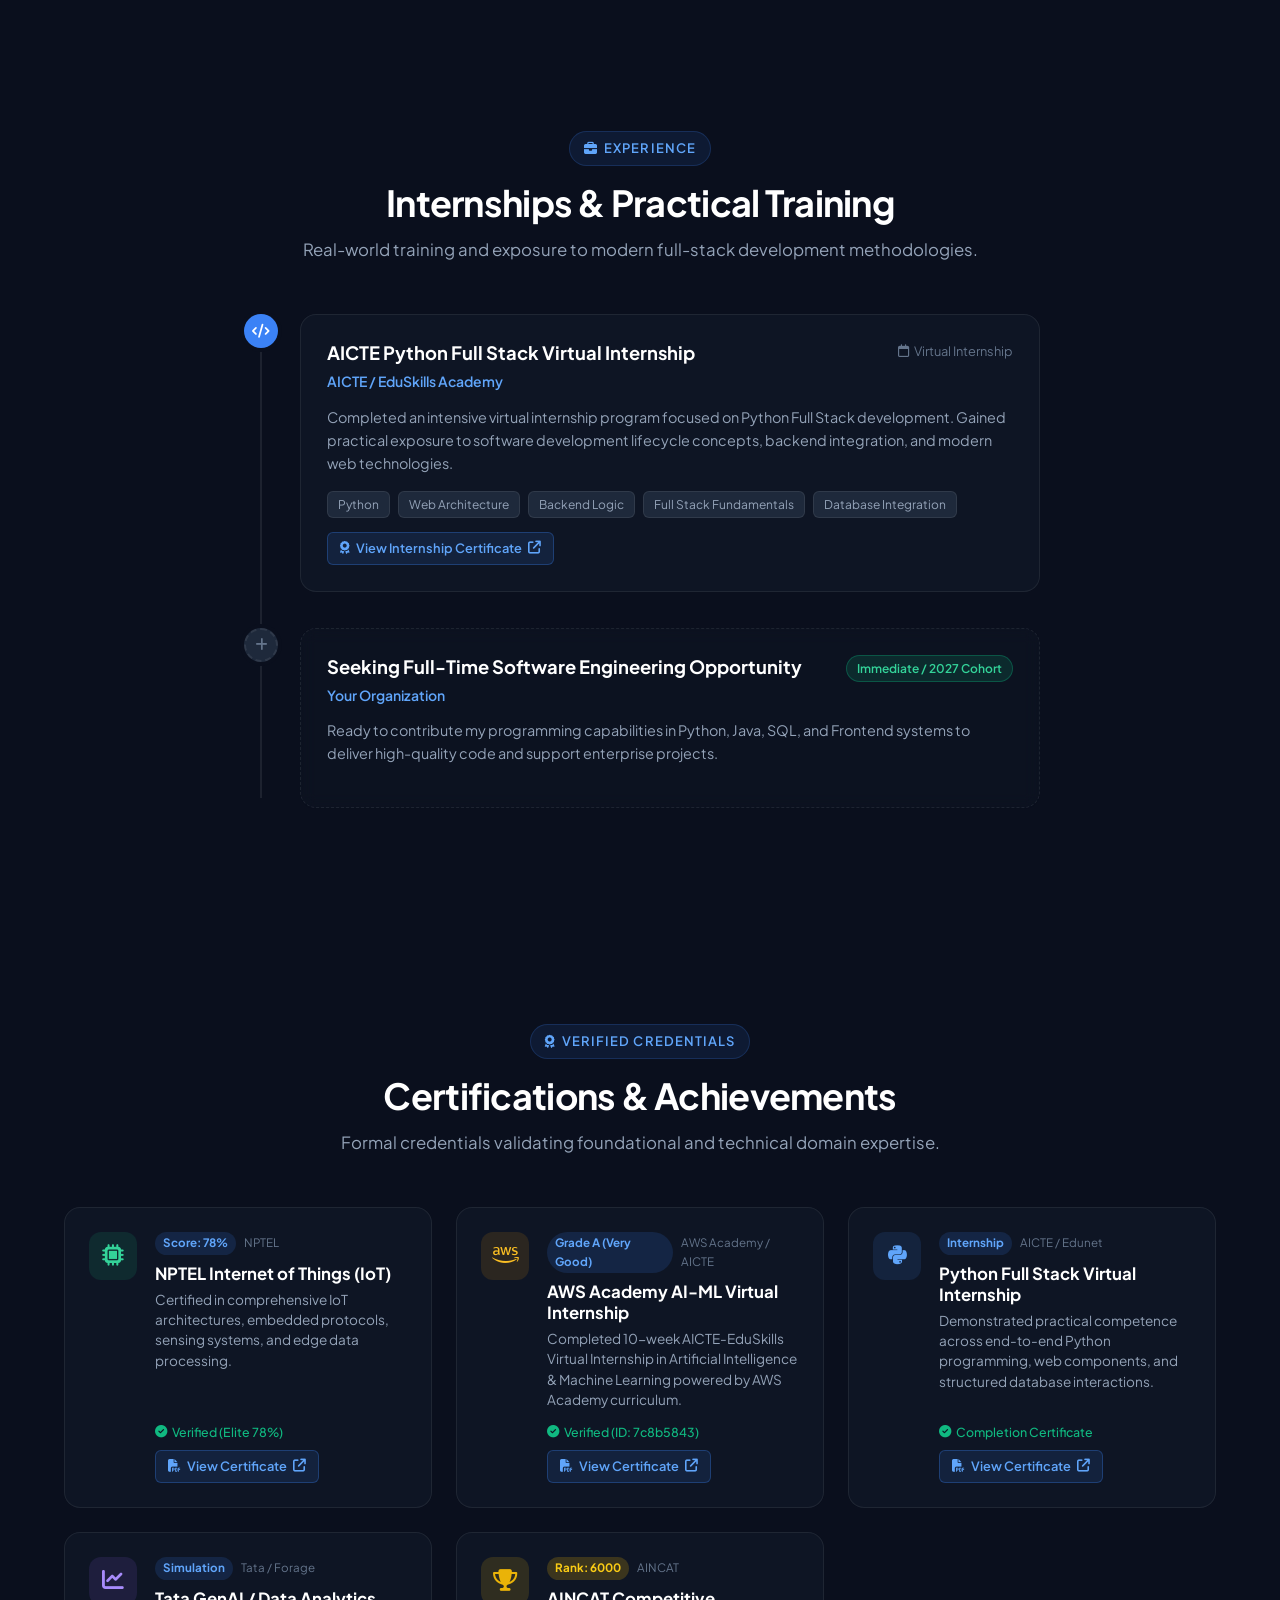
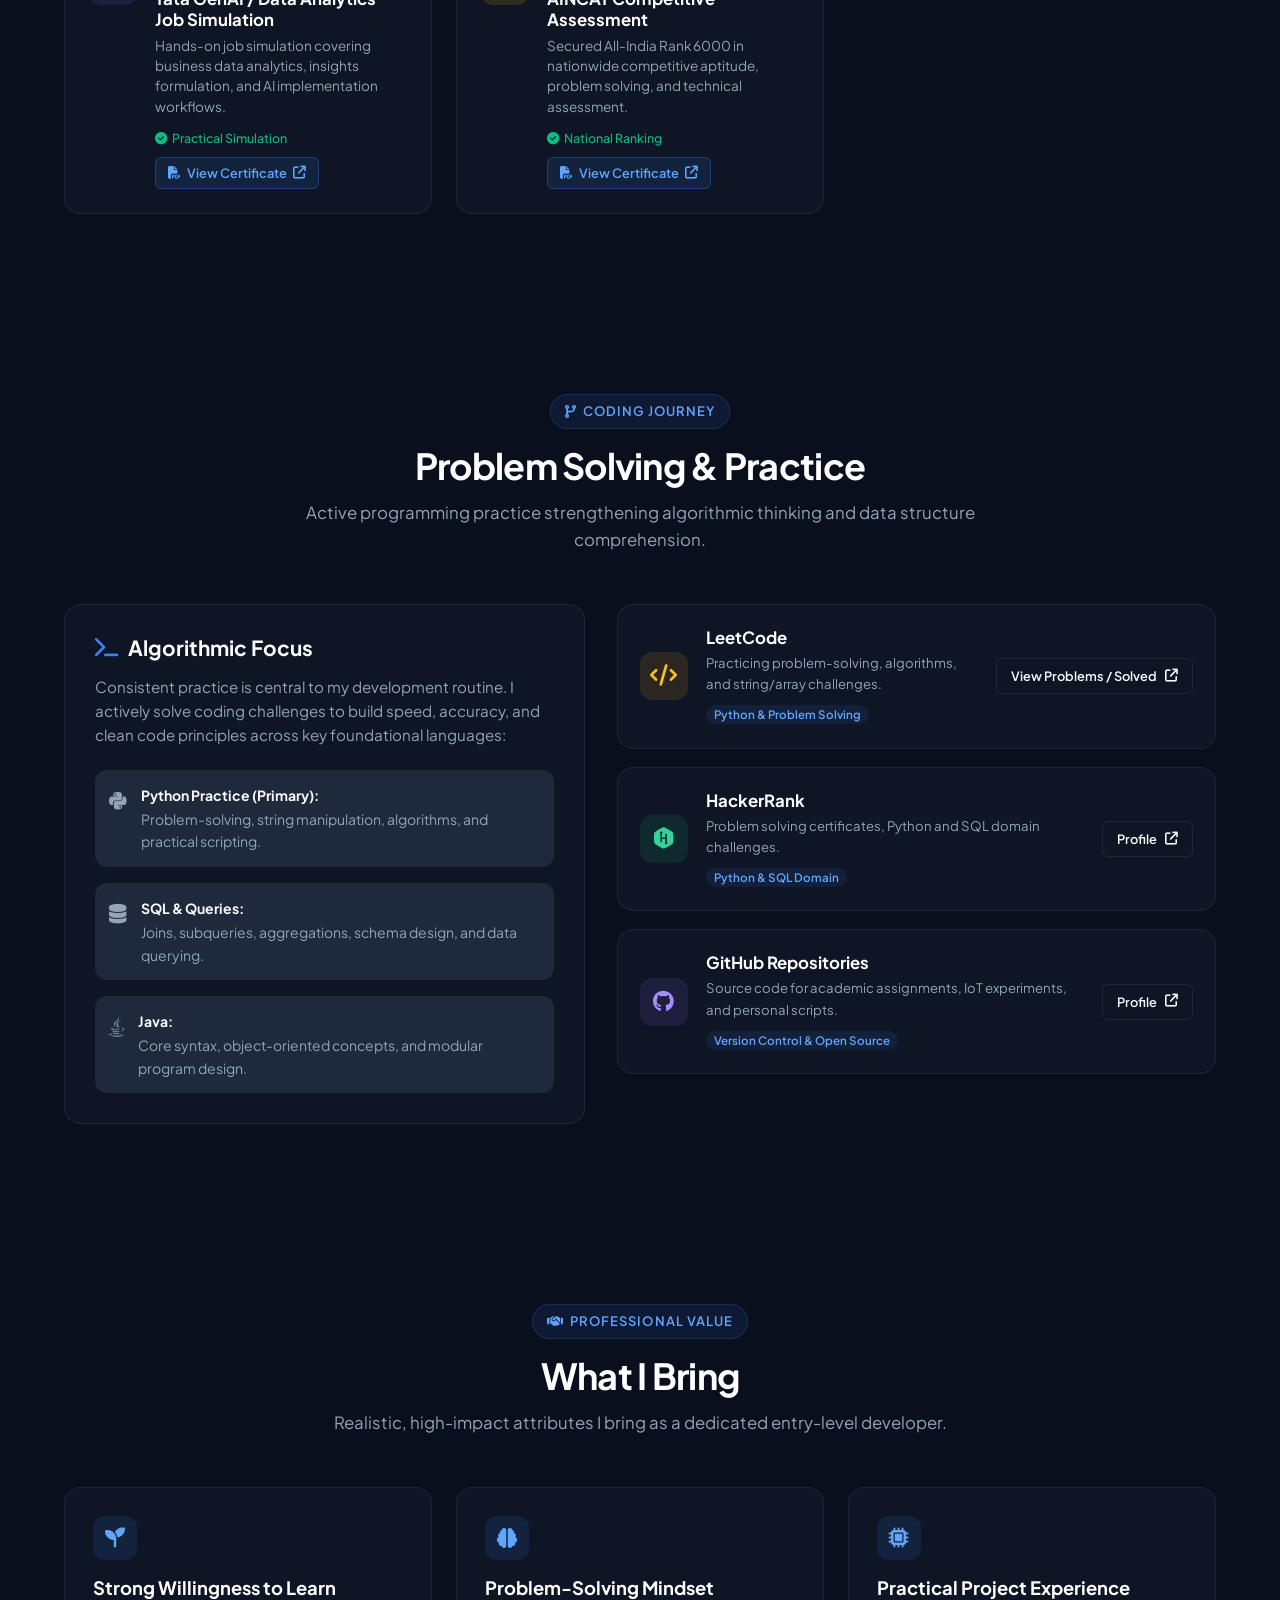
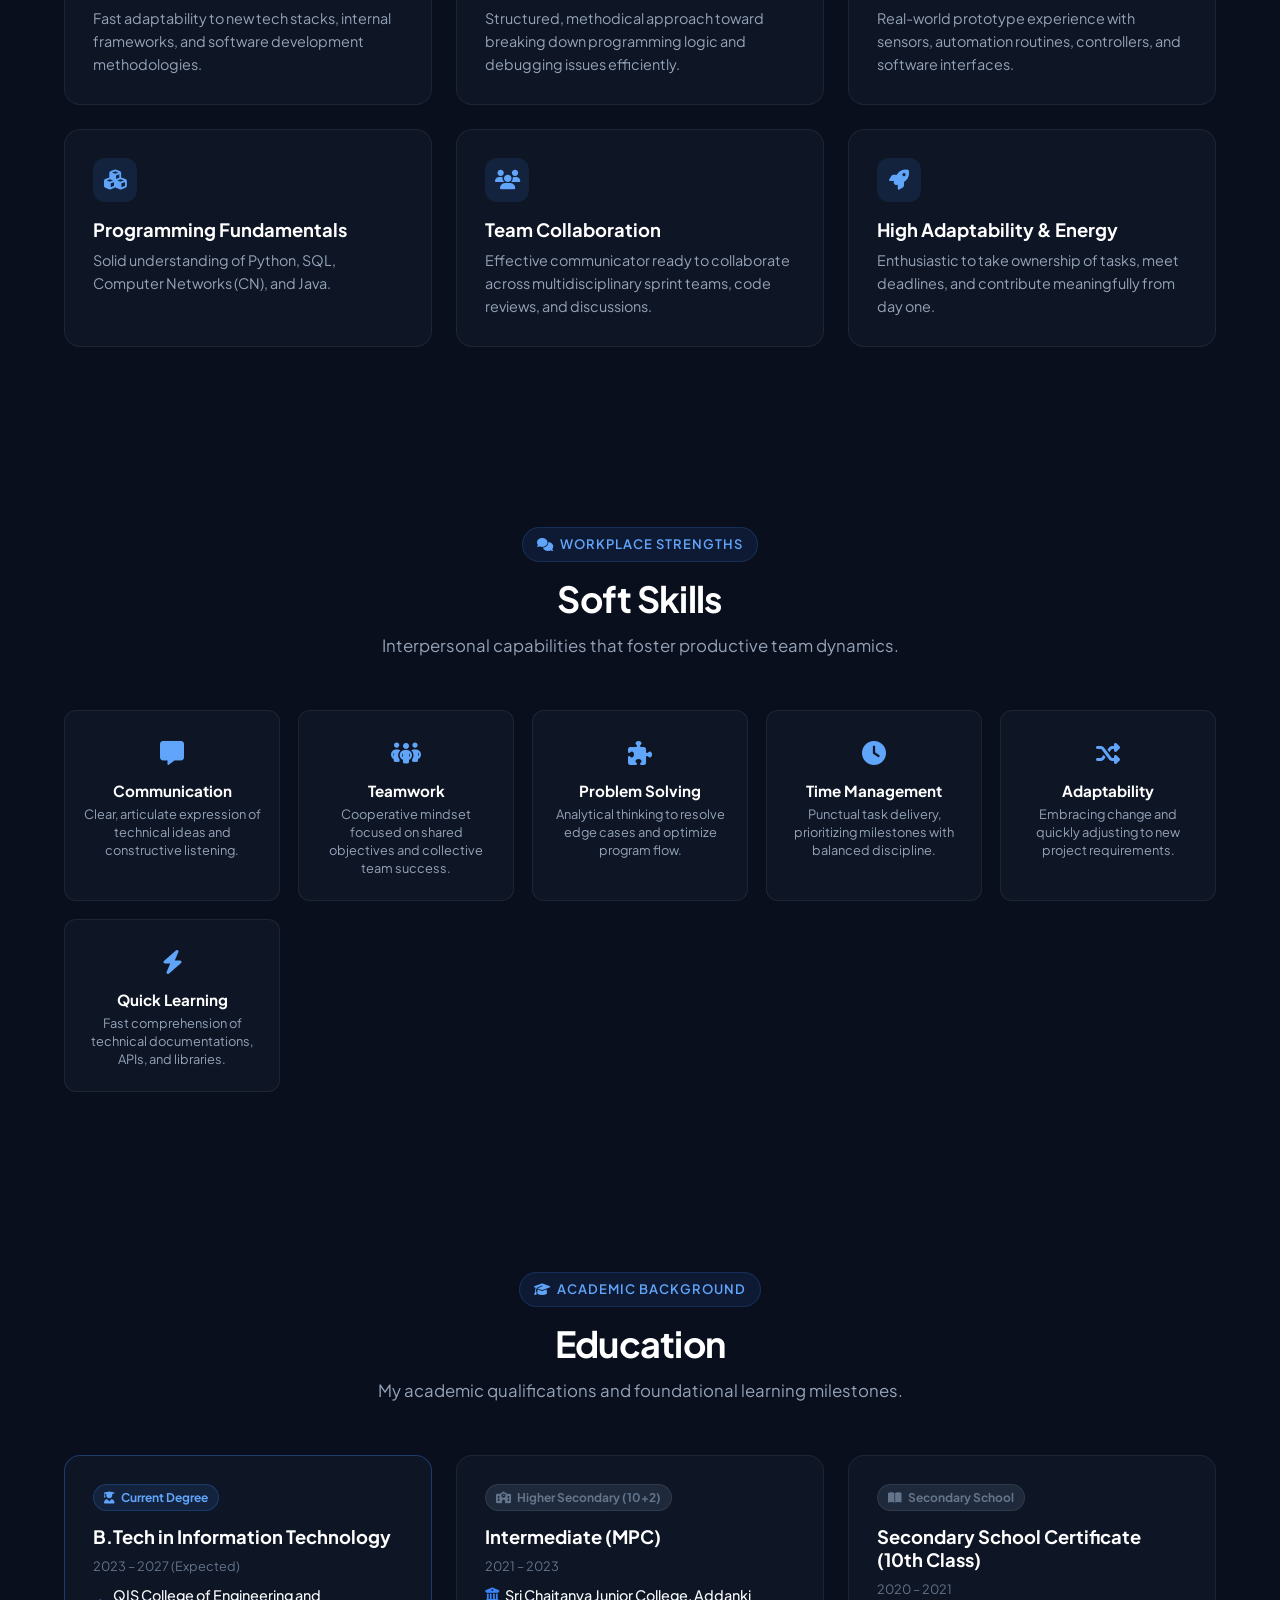
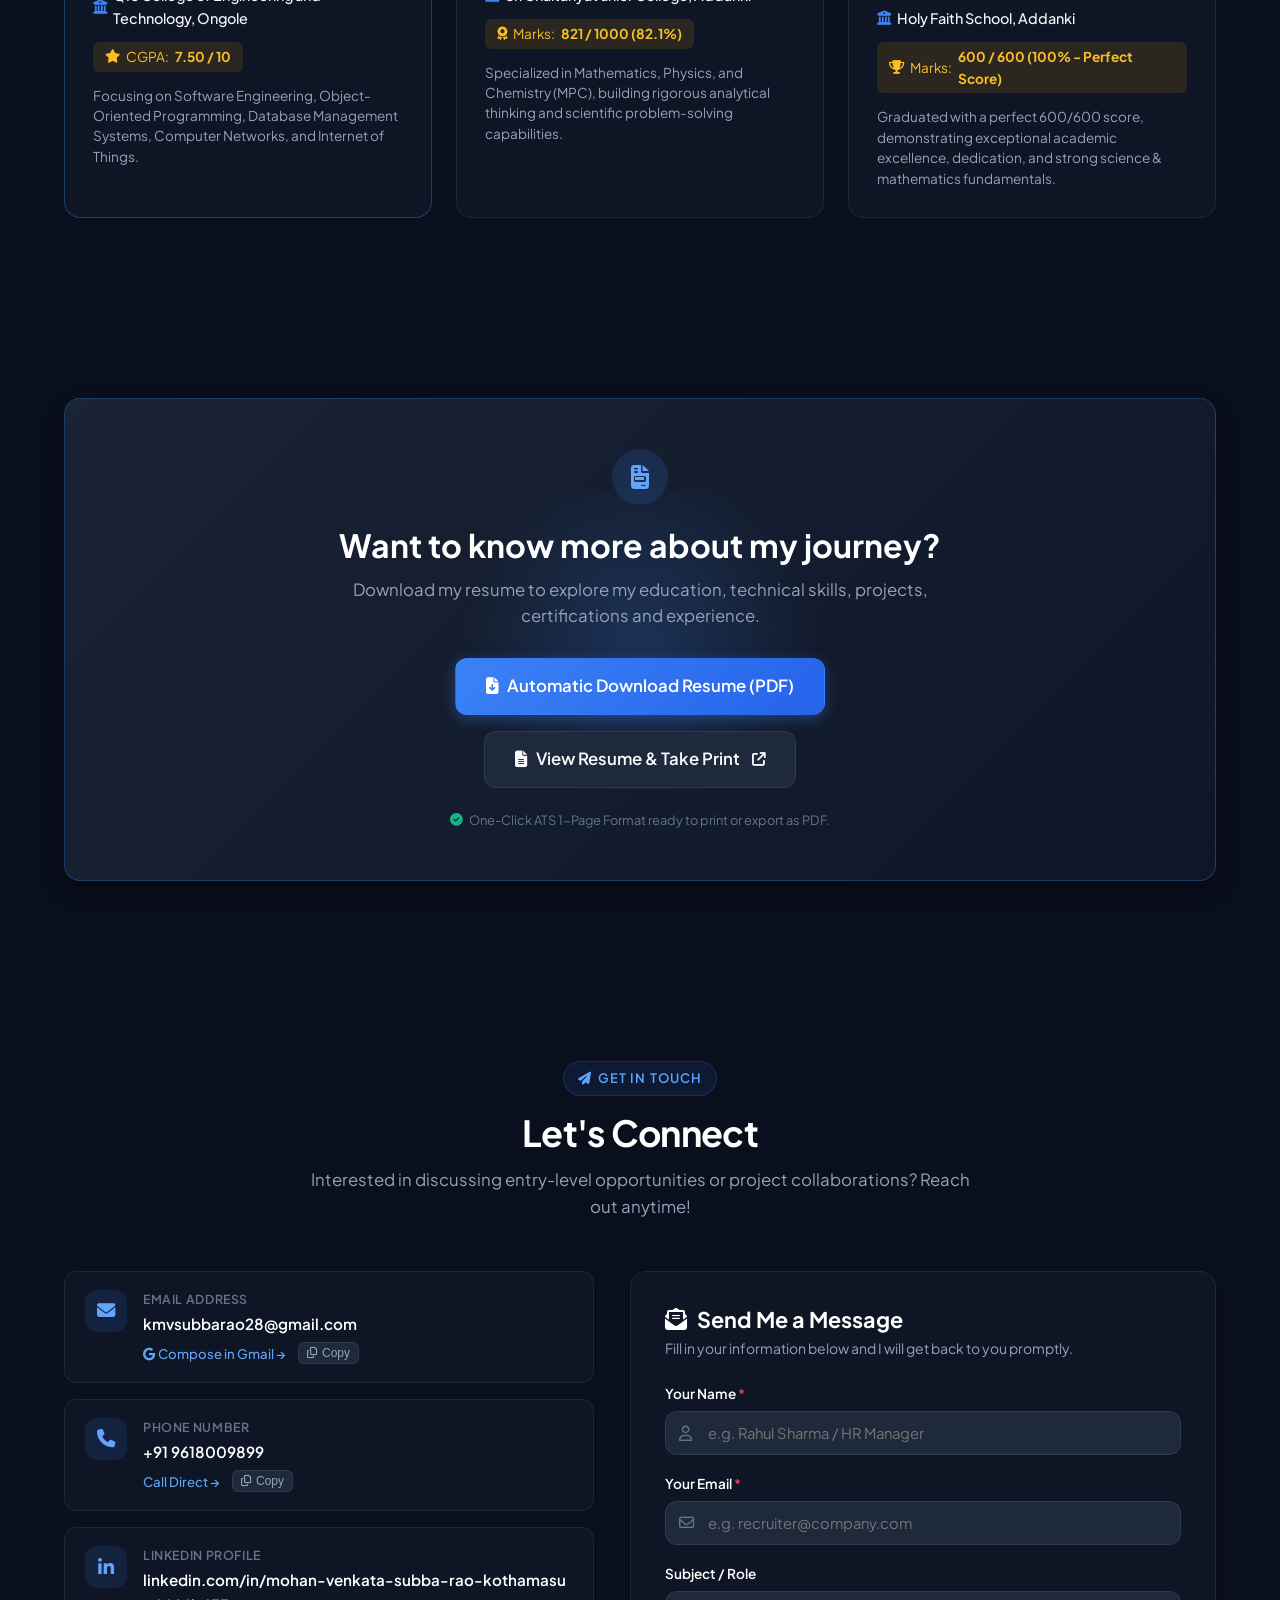
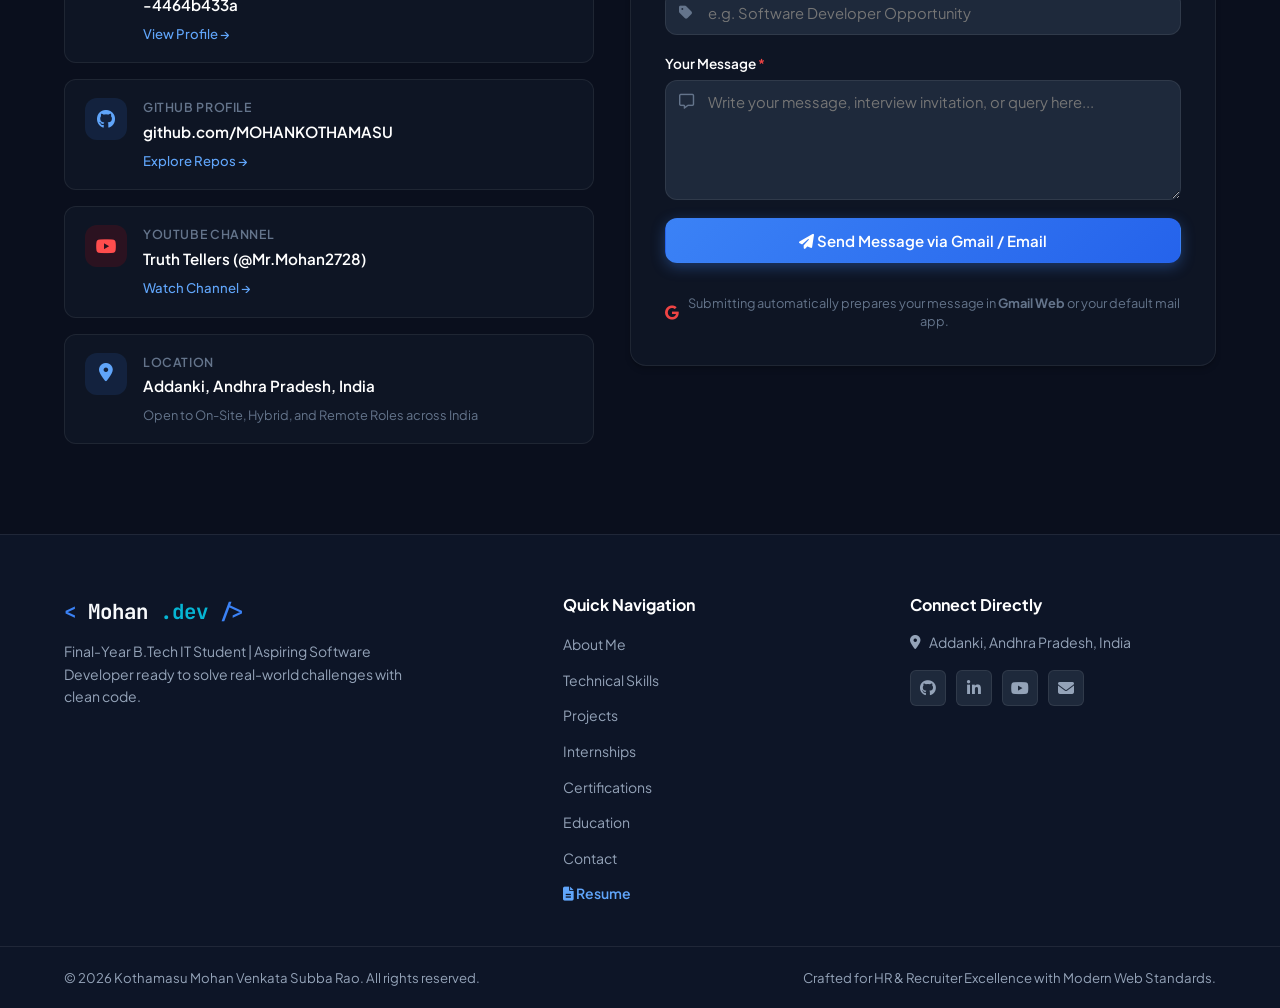
==== commit 340a979e: "Replace Python Developer and Frontend Developer with Software Engineer across portfolio and HR summa" ====
--- a/index.html
+++ b/index.html
@@ -9,7 +9,7 @@
   <title>Mohan Venkata Subba Rao | B.Tech IT | Software Developer</title>
   <meta name="title" content="Mohan Venkata Subba Rao | B.Tech IT | Software Developer">
   <meta name="description" content="B.Tech Information Technology student graduating in 2027 with skills in Python, SQL, web technologies, and practical project and internship experience.">
-  <meta name="keywords" content="Mohan Venkata Subba Rao, Kothamasu Mohan Venkata Subba Rao, Software Developer, Python Developer, Frontend Developer, B.Tech IT, Portfolio, Addanki, Andhra Pradesh, India">
+  <meta name="keywords" content="Mohan Venkata Subba Rao, Kothamasu Mohan Venkata Subba Rao, Software Engineer, B.Tech IT, Portfolio, Addanki, Andhra Pradesh, India">
   <meta name="author" content="Kothamasu Mohan Venkata Subba Rao">
   <meta name="theme-color" content="#0a0f1d">
 
@@ -184,9 +184,7 @@
             <span class="code-string">"domains"</span>: [<span class="code-string">"Web Apps"</span>, <span class="code-string">"IoT Automation"</span>]
         }
         <span class="code-param">self</span>.roles = [
-            <span class="code-string">"Software Developer"</span>,
-            <span class="code-string">"Python Developer"</span>,
-            <span class="code-string">"Frontend Developer"</span>
+            <span class="code-string">"Software Engineer"</span>
         ]
     
     <span class="code-keyword">def</span> <span class="code-func">get_status</span>(<span class="code-param">self</span>):
@@ -231,8 +229,8 @@
           </div>
           <div class="glance-items">
             <div class="glance-item">
-              <span class="glance-label">Target Roles:</span>
-              <span class="glance-value">Software Dev / Python Dev / Frontend</span>
+              <span class="glance-label">Target Role:</span>
+              <span class="glance-value">Software Engineer</span>
             </div>
             <div class="glance-divider"></div>
             <div class="glance-item">
@@ -301,7 +299,7 @@
           <div class="about-target-goal">
             <div class="target-goal-badge"><i class="fa-solid fa-compass"></i> What I'm Looking For</div>
             <p class="target-goal-text">
-              I'm currently seeking opportunities where I can contribute as an <strong>entry-level software engineer</strong> (Software Development, Python Development, Frontend, or Full-Stack), learn alongside experienced engineering teams, and grow into a strong software engineer.
+              I'm currently seeking opportunities where I can contribute as an <strong>entry-level software engineer</strong>, learn alongside experienced engineering teams, and grow into a strong software engineer.
             </p>
           </div>
         </div>
